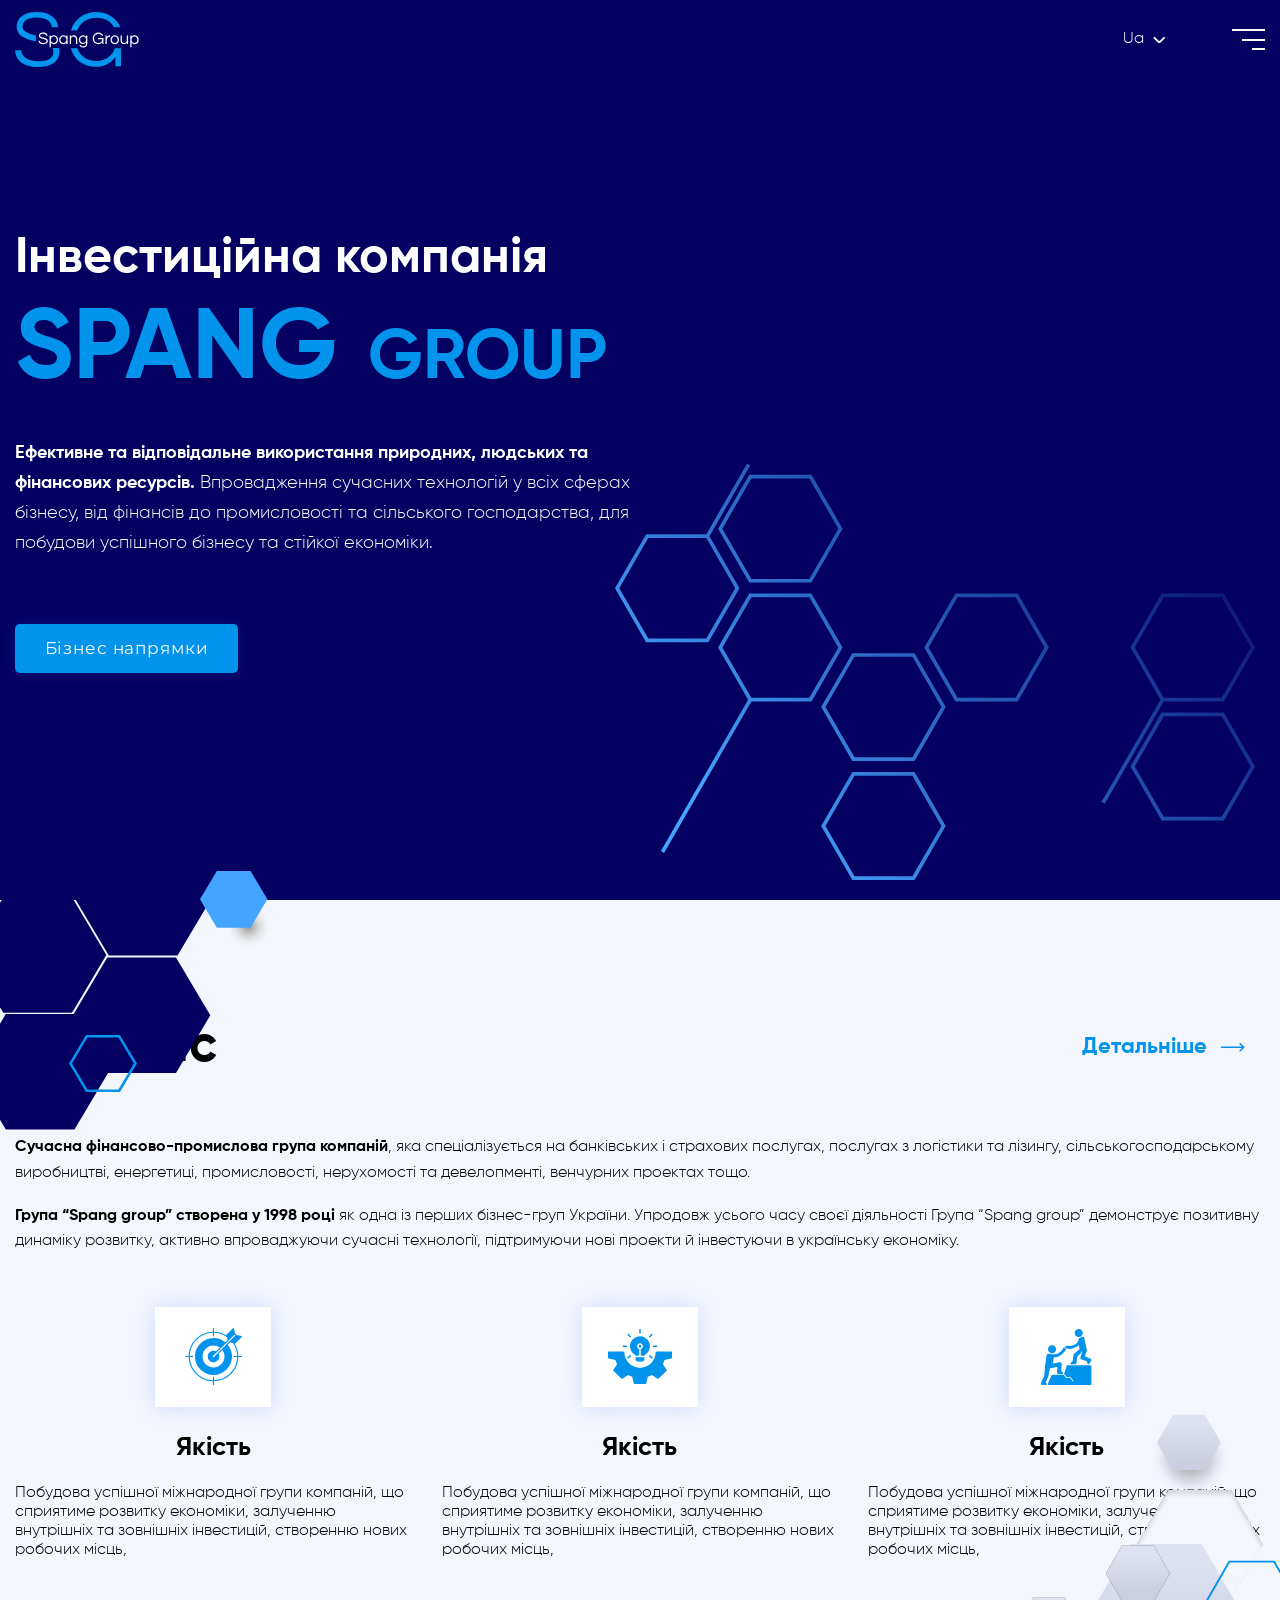
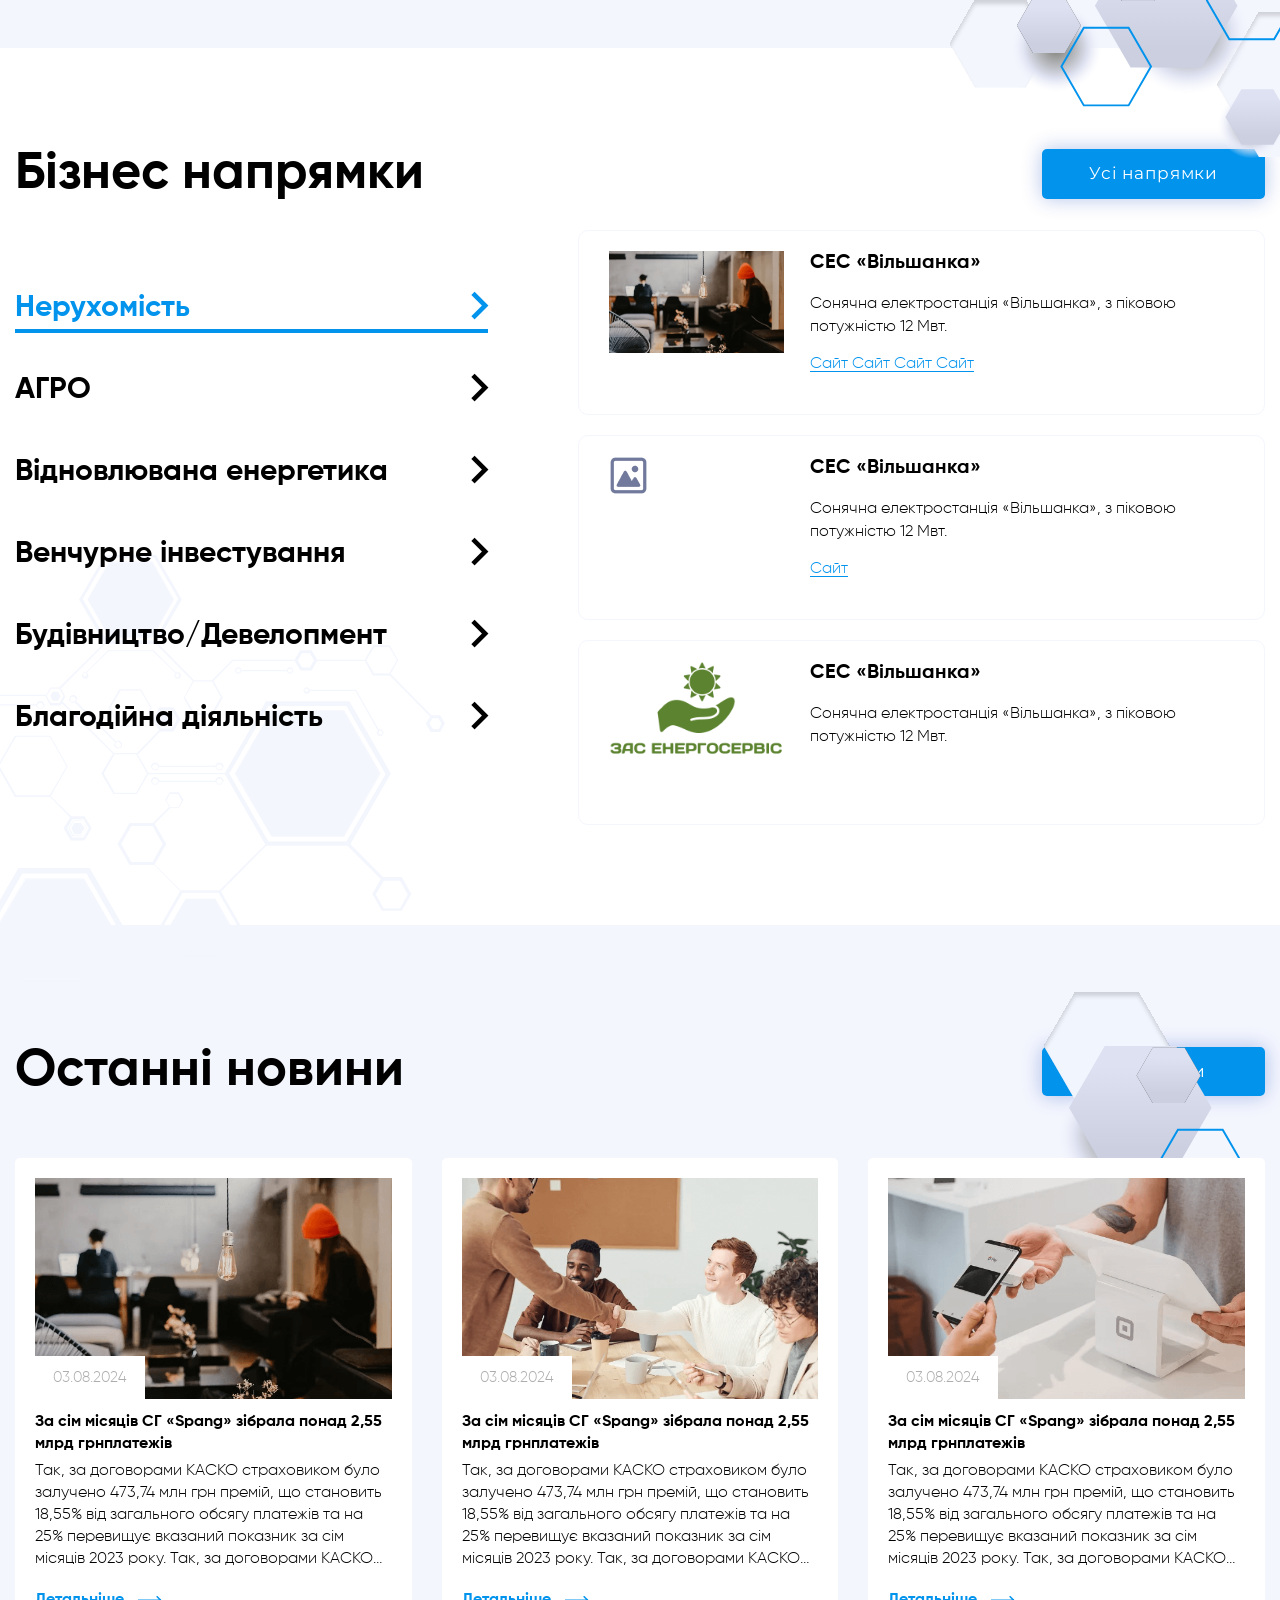
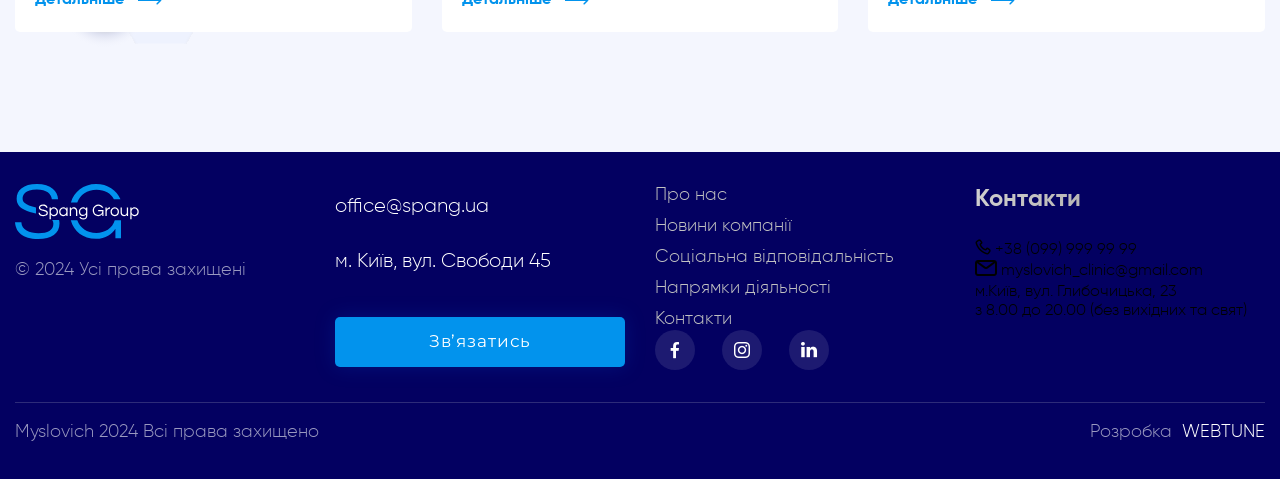
==== index.html @ 985dccfd "add file" ====
<!DOCTYPE html>
<html lang="uk" xmlns="http://www.w3.org/1999/html">
<head>
    <meta charset="utf-8"/>
    <meta http-equiv="X-UA-Compatible" content="IE=edge"/>

    <meta name="viewport" content="width=device-width, initial-scale=1, minimum-scale=1, maximum-scale=1"/>
    <meta name="format-detection" content="telephone=no"/>

    <title>Spang group</title>
    <meta name="description" content=""/>
    <link rel="shortcut icon" href="assets/img/favicon.ico">
    <link rel="stylesheet" href="assets/css/swiper-bundle.min.css"/>
    <link rel="stylesheet" href="assets/css/app.css"/>

</head>

<body>

<header class="header js-header">
    <div class=" container">
        <div class="header__inner d-flex align-middle align-justify">

            <a href="index.html" class="logo__wrap">
                <img src="assets/img/logo.svg" alt="Spang group" class="logo">
            </a>
            <div class="d-flex align-right align-middle">

                <div class="lang__wrap --relative">
                    <div class="lang__current d-flex align-middle">
                        <a href="/ua/">Ua</a> <i class="icon-ar-bottom"></i> <!--поточна мова-->
                    </div>

                    <ul class="lang">
                        <li class="lang-item"><a href="ua">Ua</a>
                        </li>
                        <li class="lang-item "><a href="eng">ENG</a>
                        </li>
                    </ul>
                </div>
                <div class="burger__wrap js-header align-middle align-center">
                    <div class="burger">
                        <span></span>
                        <span></span>
                        <span></span>
                    </div>
                </div>
            </div>
            <div class="navbar">
                <ul class="menu">
                    <li class="menu-item ">
                        <a href="about.html">Про нас </a>
                    </li>
                    <li class="menu-item ">
                        <a href="direction.html">Напрямки діяльності</a>
                    </li>
                    <li class="menu-item ">
                        <a href="social-responsibility.html">Соціальна відповідальність </a>
                    </li>
                    <li class="menu-item">
                        <a href="blog.html">Новини</a>
                    </li>
                    <li class="menu-item">
                        <a href="contacts.html">Контакти</a>
                    </li>
                </ul>
            </div>
        </div>
    </div>
</header>


<main class="main overlap">

    <section class="s-hero d-flex align-middle align-center --relative">
        <div class="img__wrap mask-1">
            <img src="assets/img/hero.jpg" class="img" alt="hero img">
        </div>
        <img src="assets/img/decor-mask-1.svg" class="decor" alt="hero img">
        <div class="container">
            <div class="row">
                <div class="col-xl-6 col-lg-6 col-md-6 col-sm-12 col-xs-12">
                    <h1 class="heading text-bold">Інвестиційна компанія <span>Spang</span><span>Group</span></h1>
                    <div class="description text-light"><b>Ефективне та відповідальне використання природних, людських
                        та
                        фінансових ресурсів.</b>
                        Впровадження сучасних технологій у всіх сферах бізнесу, від фінансів до промисловості та
                        сільського господарства, для побудови успішного бізнесу та стійкої економіки.
                    </div>
                    <a href="direction-inner.html" class="btn-primary d-inline-block text-center">Бізнес напрямки</a>
                </div>
            </div>
        </div>
    </section>

    <section class="s-about home --relative">
        <img src="assets/img/decor-left.svg" class="decor decor-1" alt="decor">
        <img src="assets/img/decor-3.svg" class="decor decor-2" alt="decor">
        <div class="container">
            <div class="row">
                <div class="col-xl-12 col-lg-12 col-md-12 col-sm-12 col-xs-12">
                    <div class="d-flex align-justify align-middle">
                        <h1 class="heading text-bold text-xl">Про нас</h1>
                        <a href="about.html" class="btn btn-more d-flex align-left align-middle"><span>Детальніше</span>
                            <i class="icon-ar-btn-right"></i> </a>
                    </div>
                    <div class="description editor-style">
                        <p>
                            <b>Сучасна фінансово-промислова група компаній</b>, яка спеціалізується на банківських і
                            страхових
                            послугах, послугах з логістики та лізингу, сільськогосподарському виробництві,
                            енергетиці,
                            промисловості, нерухомості та девелопменті, венчурних проектах тощо.</p>
                        <p><b>Група “Spang group” створена у 1998 році</b> як одна із перших бізнес-груп України.
                            Упродовж
                            усього часу своєї діяльності Група “Spang group” демонструє позитивну динаміку розвитку,
                            активно впроваджуючи сучасні технології, підтримуючи нові проекти й інвестуючи в
                            українську
                            економіку.</p>
                    </div>
                </div>
            </div>
            <div class="row m-row">
                <div class="col-xl-4 col-lg-4 col-md-4 col-sm-12 col-xs-12 column">
                    <div class="benefit__item">
                        <div class="benefit__img-wrap --relative d-flex align-center align-middle">
                            <img src="assets/img/benefit-1.svg" alt="benefit icon" class="benefit__img">
                        </div>
                        <div class="article__info">
                            <div class="benefit__heading text-bold text-l text-center">
                                Якість
                            </div>
                            <div class="benefit__description">Побудова успішної міжнародної групи компаній, що сприятиме
                                розвитку економіки, залученню внутрішніх та зовнішніх інвестицій, створенню нових
                                робочих місць,
                            </div>
                        </div>
                    </div>
                </div>
                <div class="col-xl-4 col-lg-4 col-md-4 col-sm-12 col-xs-12 column">
                    <div class="benefit__item">
                        <div class="benefit__img-wrap --relative d-flex align-center align-middle">
                            <img src="assets/img/benefit-2.svg" alt="benefit icon" class="benefit__img">
                        </div>
                        <div class="article__info">
                            <div class="benefit__heading text-bold text-l text-center">
                                Якість
                            </div>
                            <div class="benefit__description">Побудова успішної міжнародної групи компаній, що сприятиме
                                розвитку економіки, залученню внутрішніх та зовнішніх інвестицій, створенню нових
                                робочих місць,
                            </div>
                        </div>
                    </div>
                </div>
                <div class="col-xl-4 col-lg-4 col-md-4 col-sm-12 col-xs-12 column">
                    <div class="benefit__item">
                        <div class="benefit__img-wrap --relative d-flex align-center align-middle">
                            <img src="assets/img/benefit-3.svg" alt="benefit icon" class="benefit__img">
                        </div>
                        <div class="article__info">
                            <div class="benefit__heading text-bold text-l text-center">
                                Якість
                            </div>
                            <div class="benefit__description">Побудова успішної міжнародної групи компаній, що сприятиме
                                розвитку економіки, залученню внутрішніх та зовнішніх інвестицій, створенню нових
                                робочих місць,
                            </div>
                        </div>
                    </div>
                </div>
            </div>
        </div>
    </section>

    <section class="s-directions bg --relative">
        <img src="assets/img/decor-direction.svg" alt="" class="decor">
        <div class="container">
            <div class="row s-directions__top">
                <div class="col-xl-12 col-lg-12 col-md-12 col-sm-12 col-xs-12 d-flex align-middle align-justify">
                    <h3 class="heading text-bold text-xl text-center">Бізнес напрямки</h3>
                    <a href="blog.html" class="btn-primary text-center">Усi напрямки</a>
                </div>
            </div>

            <div class="row m-row tabs type1">
                <div class="col-xl-5 col-lg-5 col-md-5 col-sm-12 col-xs-12 column">
                    <div class="tab-nav">
                        <div class="tab-toggle">
                            <div class="tab-item active text-bold d-flex align-justify">Нерухомість <i
                                    class="icon-ar-right"></i></div>
                            <div class="tab-item text-bold d-flex align-justify">АГРО <i class="icon-ar-right"></i>
                            </div>
                            <div class="tab-item text-bold d-flex align-justify">Відновлювана енергетика <i
                                    class="icon-ar-right"></i></div>
                            <div class="tab-item text-bold d-flex align-justify">Венчурне інвестування <i
                                    class="icon-ar-right"></i></div>
                            <div class="tab-item text-bold d-flex align-justify">Будівництво/Девелопмент <i
                                    class="icon-ar-right"></i></div>
                            <div class="tab-item text-bold d-flex align-justify">Благодійна діяльність <i
                                    class="icon-ar-right"></i></div>
                        </div>
                    </div>
                </div>
                <div class="col-xl-7 col-lg-7 col-md-7 col-sm-12 col-xs-12 column">

                    <div class="tab">
                        <div class="company">
                            <div class="company__logo-wrap">
                                <img src="assets/img/article-1.png" alt="" class="company__logo">
                            </div>

                            <div class="company__info">
                                <div class="company__name text-bold">СЕС «Вільшанка»</div>
                                <div class="company__description text-s text-light">Сонячна електростанція «Вільшанка»,
                                    з піковою
                                    потужністю 12 Мвт.
                                </div>
                                <a href="" class="company__web --relative">Сайт Сайт Сайт Сайт</a>
                            </div>
                        </div>
                        <div class="company">
                            <div class="company__logo-wrap">
                                <img src="assets/img/no-logo.png" alt="" class="company__logo">
                            </div>

                            <div class="company__info">
                                <div class="company__name text-bold">СЕС «Вільшанка»</div>
                                <div class="company__description text-s text-light">Сонячна електростанція «Вільшанка»,
                                    з піковою
                                    потужністю 12 Мвт.
                                </div>
                                <a href="" class="company__web --relative">Сайт</a>
                            </div>
                        </div>
                        <div class="company">
                            <div class="company__logo-wrap">
                                <img src="assets/img/company-logo-1.png" alt="" class="company__logo">
                            </div>

                            <div class="company__info">
                                <div class="company__name text-bold">СЕС «Вільшанка»</div>
                                <div class="company__description text-s text-light">Сонячна електростанція «Вільшанка»,
                                    з піковою
                                    потужністю 12 Мвт.
                                </div>

                            </div>
                        </div>
                    </div>

                    <div class="tab">
                        <div class="company">
                            <div class="company__logo-wrap">
                                <img src="assets/img/no-logo.png" alt="" class="company__logo">
                            </div>

                            <div class="company__info">
                                <div class="company__name text-bold">СЕС «Вільшанка»</div>
                                <div class="company__description text-s text-light">Сонячна електростанція «Вільшанка»,
                                    з піковою
                                    потужністю 12 Мвт. Сонячна електростанція «Вільшанка»,
                                    з піковою
                                    потужністю 12 Мвт.
                                </div>
                                <a href="" class="company__web --relative">Сайт</a>
                            </div>
                        </div>
                        <div class="company">
                            <div class="company__logo-wrap">
                                <img src="assets/img/article-1.png" alt="" class="company__logo">
                            </div>

                            <div class="company__info">
                                <div class="company__name text-bold">СЕС «Вільшанка»</div>
                                <div class="company__description text-s text-light">Сонячна електростанція «Вільшанка»,
                                    з піковою
                                    потужністю 12 Мвт.
                                </div>
                                <a href="" class="company__web --relative">Сайт</a>
                            </div>
                        </div>
                    </div>
                    <div class="tab">
                        <div class="company">
                            <div class="company__logo-wrap">
                                <img src="assets/img/article-1.png" alt="" class="company__logo">
                            </div>

                            <div class="company__info">
                                <div class="company__name text-bold">СЕС «Вільшанка»</div>
                                <div class="company__description text-s text-light">Сонячна електростанція «Вільшанка»,
                                    з піковою
                                    потужністю 12 Мвт.
                                </div>
                                <a href="" class="company__web --relative">Сайт Сайт Сайт Сайт</a>
                            </div>
                        </div>
                        <div class="company">
                            <div class="company__logo-wrap">
                                <img src="assets/img/article-1.png" alt="" class="company__logo">
                            </div>

                            <div class="company__info">
                                <div class="company__name text-bold">СЕС «Вільшанка»</div>
                                <div class="company__description text-s text-light">Сонячна електростанція «Вільшанка»,
                                    з піковою
                                    потужністю 12 Мвт.
                                </div>
                                <a href="" class="company__web --relative">Сайт</a>
                            </div>
                        </div>
                        <div class="company">
                            <div class="company__logo-wrap">
                                <img src="assets/img/article-1.png" alt="" class="company__logo">
                            </div>

                            <div class="company__info">
                                <div class="company__name text-bold">СЕС «Вільшанка»</div>
                                <div class="company__description text-s text-light">Сонячна електростанція «Вільшанка»,
                                    з піковою
                                    потужністю 12 Мвт.
                                </div>
                                <a href="" class="company__web --relative">Сайт</a>
                            </div>
                        </div>
                        <div class="company">
                            <div class="company__logo-wrap">
                                <img src="assets/img/article-1.png" alt="" class="company__logo">
                            </div>

                            <div class="company__info">
                                <div class="company__name text-bold">СЕС «Вільшанка»</div>
                                <div class="company__description text-s text-light">Сонячна електростанція «Вільшанка»,
                                    з піковою
                                    потужністю 12 Мвт.
                                </div>
                                <a href="" class="company__web --relative">Сайт Сайт Сайт Сайт</a>
                            </div>
                        </div>
                        <div class="company">
                            <div class="company__logo-wrap">
                                <img src="assets/img/article-1.png" alt="" class="company__logo">
                            </div>

                            <div class="company__info">
                                <div class="company__name text-bold">СЕС «Вільшанка»</div>
                                <div class="company__description text-s text-light">Сонячна електростанція «Вільшанка»,
                                    з піковою
                                    потужністю 12 Мвт.
                                </div>
                                <a href="" class="company__web --relative">Сайт</a>
                            </div>
                        </div>
                        <div class="company">
                            <div class="company__logo-wrap">
                                <img src="assets/img/article-1.png" alt="" class="company__logo">
                            </div>

                            <div class="company__info">
                                <div class="company__name text-bold">СЕС «Вільшанка»</div>
                                <div class="company__description text-s text-light">Сонячна електростанція «Вільшанка»,
                                    з піковою
                                    потужністю 12 Мвт.
                                </div>
                                <a href="" class="company__web --relative">Сайт</a>
                            </div>
                        </div>
                    </div>
                    <div class="tab">
                        <div class="company">
                            <div class="company__logo-wrap">
                                <img src="assets/img/article-1.png" alt="" class="company__logo">
                            </div>

                            <div class="company__info">
                                <div class="company__name text-bold">СЕС «Вільшанка»</div>
                                <div class="company__description text-s text-light">Сонячна електростанція «Вільшанка»,
                                    з піковою
                                    потужністю 12 Мвт.
                                </div>
                                <a href="" class="company__web --relative">Сайт Сайт Сайт Сайт</a>
                            </div>
                        </div>
                        <div class="company">
                            <div class="company__logo-wrap">
                                <img src="assets/img/article-1.png" alt="" class="company__logo">
                            </div>

                            <div class="company__info">
                                <div class="company__name text-bold">СЕС «Вільшанка»</div>
                                <div class="company__description text-s text-light">Сонячна електростанція «Вільшанка»,
                                    з піковою
                                    потужністю 12 Мвт.
                                </div>
                                <a href="" class="company__web --relative">Сайт</a>
                            </div>
                        </div>
                        <div class="company">
                            <div class="company__logo-wrap">
                                <img src="assets/img/article-1.png" alt="" class="company__logo">
                            </div>

                            <div class="company__info">
                                <div class="company__name text-bold">СЕС «Вільшанка»</div>
                                <div class="company__description text-s text-light">Сонячна електростанція «Вільшанка»,
                                    з піковою
                                    потужністю 12 Мвт.
                                </div>
                                <a href="" class="company__web --relative">Сайт</a>
                            </div>
                        </div>
                    </div>
                    <div class="tab">
                        <div class="company">
                            <div class="company__logo-wrap">
                                <img src="assets/img/article-1.png" alt="" class="company__logo">
                            </div>

                            <div class="company__info">
                                <div class="company__name text-bold">СЕС «Вільшанка»</div>
                                <div class="company__description text-s text-light">Сонячна електростанція «Вільшанка»,
                                    з піковою
                                    потужністю 12 Мвт.
                                </div>
                                <a href="" class="company__web --relative">Сайт</a>
                            </div>
                        </div>
                        <div class="company">
                            <div class="company__logo-wrap">
                                <img src="assets/img/article-1.png" alt="" class="company__logo">
                            </div>

                            <div class="company__info">
                                <div class="company__name text-bold">СЕС «Вільшанка»</div>
                                <div class="company__description text-s text-light">Сонячна електростанція «Вільшанка»,
                                    з піковою
                                    потужністю 12 Мвт.
                                </div>
                                <a href="" class="company__web --relative">Сайт</a>
                            </div>
                        </div>
                    </div>
                    <div class="tab">
                        <div class="company">
                            <div class="company__logo-wrap">
                                <img src="assets/img/article-1.png" alt="" class="company__logo">
                            </div>

                            <div class="company__info">
                                <div class="company__name text-bold">СЕС «Вільшанка»</div>
                                <div class="company__description text-s text-light">Сонячна електростанція «Вільшанка»,
                                    з піковою
                                    потужністю 12 Мвт.
                                </div>
                                <a href="" class="company__web --relative">Сайт</a>
                            </div>
                        </div>
                    </div>
                </div>

            </div>
        </div>
    </section>

    <section class="s-latest-news home --relative">
        <img src="assets/img/decor-1.svg" class="decor decor-1" alt="decor">
        <img src="assets/img/decor-2.svg" class="decor decor-2" alt="decor">
        <div class="container">
            <div class="row ">
                <div class="col-xl-12 col-lg-12 col-md-12 col-sm-12 col-xs-12 d-flex align-middle align-justify">
                    <h3 class="heading text-bold text-xl text-center">Останні новини</h3>
                    <a href="blog.html" class="btn-primary text-center">Усi новини</a>
                </div>
            </div>

            <div class="row m-row article__wrap">
                <div class="col-xl-4 col-lg-4 col-md-4 col-sm-12 col-xs-12 column">
                    <a href="" class="article__item ">
                        <div class="article__img-wrap --relative">
                            <img src="assets/img/article-1.png" alt="" class="article__img">
                            <div class="article__date text-s --relative">
                                03.08.2024
                            </div>
                        </div>
                        <div class="article__info">
                            <div class="article__title text-s text-bold">
                                За сім місяців СГ «Spang» зібрала понад 2,55 млрд грнплатежів
                            </div>
                            <div class="article__description text-s text-regular">
                                Так, за договорами КАСКО страховиком було залучено 473,74 млн грн премій, що становить
                                18,55% від загального обсягу платежів та на 25% перевищує вказаний показник за сім
                                місяців 2023 року.
                                Так, за договорами КАСКО страховиком було залучено 473,74 млн грн премій, що становить
                                18,55% від загального обсягу платежів та на 25% перевищує вказаний показник за сім
                                місяців 2023 року.
                            </div>
                            <div class="btn-more text-bold text-s">Детальніше<i class="icon-ar-btn-right"></i></div>
                        </div>
                    </a>
                </div>
                <div class="col-xl-4 col-lg-4 col-md-4 col-sm-12 col-xs-12 column">
                    <a href="" class="article__item ">
                        <div class="article__img-wrap --relative">
                            <img src="assets/img/article-2.png" alt="" class="article__img">
                            <div class="article__date text-s --relative">
                                03.08.2024
                            </div>
                        </div>
                        <div class="article__info">
                            <div class="article__title text-s text-bold">
                                За сім місяців СГ «Spang» зібрала понад 2,55 млрд грнплатежів
                            </div>
                            <div class="article__description text-s text-regular">
                                Так, за договорами КАСКО страховиком було залучено 473,74 млн грн премій, що становить
                                18,55% від загального обсягу платежів та на 25% перевищує вказаний показник за сім
                                місяців 2023 року.
                                Так, за договорами КАСКО страховиком було залучено 473,74 млн грн премій, що становить
                                18,55% від загального обсягу платежів та на 25% перевищує вказаний показник за сім
                                місяців 2023 року.
                            </div>
                            <div class="btn-more text-bold text-s">Детальніше<i class="icon-ar-btn-right"></i></div>
                        </div>
                    </a>
                </div>
                <div class="col-xl-4 col-lg-4 col-md-4 col-sm-12 col-xs-12 column">
                    <a href="" class="article__item ">
                        <div class="article__img-wrap --relative">
                            <img src="assets/img/article-3.png" alt="" class="article__img">
                            <div class="article__date text-s --relative">
                                03.08.2024
                            </div>
                        </div>
                        <div class="article__info">
                            <div class="article__title text-s text-bold">
                                За сім місяців СГ «Spang» зібрала понад 2,55 млрд грнплатежів
                            </div>
                            <div class="article__description text-s text-regular">
                                Так, за договорами КАСКО страховиком було залучено 473,74 млн грн премій, що становить
                                18,55% від загального обсягу платежів та на 25% перевищує вказаний показник за сім
                                місяців 2023 року.
                                Так, за договорами КАСКО страховиком було залучено 473,74 млн грн премій, що становить
                                18,55% від загального обсягу платежів та на 25% перевищує вказаний показник за сім
                                місяців 2023 року.
                            </div>
                            <div class="btn-more text-bold text-s">Детальніше<i class="icon-ar-btn-right"></i></div>
                        </div>
                    </a>
                </div>
            </div>
        </div>
    </section>

</main>

<footer class="footer overlap">

    <div class="container">


        <div class="row align-justify m-row footer__main">
            <div class="col-xl-3 col-lg-3 col-md-3 col-sm-12 col-xs-12 column">
                <a href="index.html" class="logo__link">
                    <img src="assets/img/logo.svg" alt="Spang group" class="logo">
                </a>
                <div class="copyright">
                    © 2024 Усі права захищені
                </div>
            </div>
            <div class="col-xl-3 col-lg-3 col-md-6 col-sm-12 col-xs-12 footer-item column">
                <ul class="contact">
                    <li class="contact-item">
                        <a href="mailto:office@spang.ua" class="text-light">office@spang.ua</a>
                    </li>
                    <li class="contact-item">
                        <a href="" class="text-light">м. Київ, вул. Свободи 45</a>
                    </li>
                </ul>

                <div class="btn-primary text-center">Зв’язатись</div>
            </div>
            <div class="col-xl-3 col-lg-3 col-md-6 col-sm-12 col-xs-12 footer-item column">
                <ul class="menu">
                    <li class="menu-item  current-menu-item">
                        <a href="about.html">Про нас</a>
                    </li>
                    <li class="menu-item">
                        <a href="blog.html">Новини компанії</a>
                    </li>
                    <li class="menu-item">
                        <a href=""> Соціальна відповідальність</a>
                    </li>
                    <li class="menu-item">
                        <a href="services-inner.html"> Напрямки діяльності</a>
                    </li>
                    <li class="menu-item">
                        <a href="contacts.html"> Контакти</a>
                    </li>

                </ul>

                <ul class="social d-flex">
                    <li class="social-item">
                        <a href="#" target="_self" class="d-flex align-center align-middle">
                            <i class="icon-facebook"></i>
                        </a>
                    </li>
                    <li class="social-item">
                        <a href="#" target="_self" class="d-flex align-center align-middle">
                            <i class="icon-instagram"></i>
                        </a>
                    </li>
                    <li class="social-item">
                        <a href="#" target="_self" class="d-flex align-center align-middle">
                            <i class="icon-linkedin"></i>
                        </a>
                    </li>
                </ul>
            </div>
            <div class="col-xl-3 col-lg-3 col-md-3 col-sm-12 col-xs-12  footer-item --relative column">
                <div class="menu__heading text-bold"> Контакти</div>
                <ul>
                    <li class="contact__item">
                        <i class="icon-phone"></i>
                        <a href="tel:+380999999999" class="contact__title text-medium">+38 (099) 999 99 99</a>
                    </li>

                    <li class="contact__item">
                        <i class="icon-message"></i>
                        <a href="mailto:myslovich_clinic@gmail.com"
                           class="contact__title text-medium">myslovich_clinic@gmail.com</a>
                    </li>
                    <li class="contact__item">
                        <i class="icon-pin"></i>
                        <a href="" class="contact__title text-medium">м.Київ, вул. Глибочицька, 23</a>
                    </li>
                    <li class="contact__item">
                        <i class="icon-clock"></i>
                        <div class="contact__title text-medium">з 8.00 до 20.00
                            <span>(без вихідних та свят)</span></div>
                    </li>
                </ul>


            </div>
        </div>


        <div class="row footer__bottom">

            <div class="col-xl-8 col-lg-8 col-md-8 col-sm-12 col-xs-12">
                <div class="copyright">
                    Myslovich 2024 Всі права захищено
                </div>
            </div>

            <div class="col-xl-4 col-lg-4 col-md-4 col-sm-12 col-xs-12">
                <div class="develop d-flex align-middle align-right">
                    <div class="develop__text">Розробка</div>
                    <a href="" class="develop__link">
                        WEBTUNE
                    </a>
                </div>
            </div>
        </div>
    </div>
</footer>

<div class="popup-wrapper">
    <div class="bg-layer"></div>
    <div class="popup-content cta" data-rel="cta">
        <div class="layer-close"></div>
        <div class="popup-container ">
            <div class="btn-close d-flex align-middle align-center"><img src="assets/img/close.svg" alt="close icon">
            </div>

            <div class="popup-form text-center">
                <h4 class="popup-form__heading heading-font text-bold">Зворотній зв'язок</h4>
                <form>
                    <div class="row m-row">
                        <div class="col-xl-12 col-lg-12 col-md-12 col-sm-12 col-xs-12 column">
                            <div class="form-control">
                                <input class="form-control__input" type="text" name="" value=""
                                       placeholder="Ім’я "
                                       title="">
                                <i class="icon-user"></i>
                            </div>
                        </div>
                        <div class="col-xl-12 col-lg-12 col-md-12 col-sm-12 col-xs-12 column">
                            <div class="form-control">
                                <input class="form-control__input" type="tel" name="" value=""
                                       placeholder="+38 (000) 000 00 00"
                                       title="">
                                <i class="icon-phone"></i>
                            </div>
                        </div>
                        <div class="col-xl-12 col-lg-12 col-md-12 col-sm-12 col-xs-12 column">
                            <input type="submit" value="Надіслати" class="btn btn-more">
                        </div>
                    </div>
                </form>
            </div>
        </div>
    </div>
</div>

<script src="./assets/js/jquery-3.7.0.min.js"></script>
<script src="assets/js/swiper-bundle.min.js"></script>
<script src="assets/js/js_app.min.js"></script>

<script async="" defer="" src="https://maps.googleapis.com/maps/api/js?key=" type="text/javascript"></script>

<script async defer>

    function initializeMap() {
        var element = document.getElementById('map');
        var options = {
            zoom: 15,
            center: {lat: 50.462977825823856, lng: 30.49312623977225},
            styles: [{"elementType": "geometry", "stylers": [{"color": "#f5f5f5"}]}, {
                "elementType": "labels.icon",
                "stylers": [{"visibility": "off"}]
            }, {
                "elementType": "labels.text.fill",
                "stylers": [{"color": "#616161"}]
            }, {
                "elementType": "labels.text.stroke",
                "stylers": [{"color": "#f5f5f5"}]
            }, {
                "featureType": "administrative.land_parcel",
                "elementType": "labels.text.fill",
                "stylers": [{"color": "#bdbdbd"}]
            }, {
                "featureType": "poi",
                "elementType": "geometry",
                "stylers": [{"color": "#eeeeee"}]
            }, {
                "featureType": "poi",
                "elementType": "labels.text.fill",
                "stylers": [{"color": "#757575"}]
            }, {
                "featureType": "poi.park",
                "elementType": "geometry",
                "stylers": [{"color": "#e5e5e5"}]
            }, {
                "featureType": "poi.park",
                "elementType": "labels.text.fill",
                "stylers": [{"color": "#9e9e9e"}]
            }, {
                "featureType": "road",
                "elementType": "geometry",
                "stylers": [{"color": "#ffffff"}]
            }, {
                "featureType": "road.arterial",
                "elementType": "labels.text.fill",
                "stylers": [{"color": "#757575"}]
            }, {
                "featureType": "road.highway",
                "elementType": "geometry",
                "stylers": [{"color": "#dadada"}]
            }, {
                "featureType": "road.highway",
                "elementType": "labels.text.fill",
                "stylers": [{"color": "#616161"}]
            }, {
                "featureType": "road.local",
                "elementType": "labels.text.fill",
                "stylers": [{"color": "#9e9e9e"}]
            }, {
                "featureType": "transit.line",
                "elementType": "geometry",
                "stylers": [{"color": "#e5e5e5"}]
            }, {
                "featureType": "transit.station",
                "elementType": "geometry",
                "stylers": [{"color": "#eeeeee"}]
            }, {
                "featureType": "water",
                "elementType": "geometry",
                "stylers": [{"color": "#c9c9c9"}]
            }, {"featureType": "water", "elementType": "labels.text.fill", "stylers": [{"color": "#9e9e9e"}]}]
        };
        var myMap = new google.maps.Map(element, options);
        var markers = [{
            coordinates: {lat: 50.462977825823856, lng: 30.49312623977225},
            image: "assets/img/placeholder.svg",
            info: "<div class='map-info'>м.Київ, вул. Глибочицька, 23</div>"
        },];

        function addMarker(properties) {
            var marker = new google.maps.Marker({position: properties.coordinates, map: myMap, icon: properties.image});
            if (properties.image) {
                marker.setIcon(properties.image);
            }
            if (properties.info) {
                marker.addListener('click', function () {
                    InfoWindow.open(myMap, marker);
                });
                var InfoWindow = new google.maps.InfoWindow({content: properties.info});
            }
        }

        for (var i = 0; i < markers.length; i++) {
            addMarker(markers[i]);
        }
    }


    $(window).on('load', function () {
        initializeMap();
    });
</script>


<script>
    // =============================
    // TABS
    // =============================
    $('.tab-title').on('click', function () {
        $(this).parent().toggleClass('active');
    });
    $('.tab-toggle:not(.type2) .tab-item').on('click', function () {

        var tab = $(this).closest('.tabs').find('.tab');
        var i = $(this).index();
        $(this).addClass('active').siblings().removeClass('active');
        tab.eq(i).siblings('.tab:visible').fadeOut(function () {
            tab.eq(i).fadeIn();
            tab.eq(i).addClass('active');
        });
        $(this).closest('.tab-nav').removeClass('active').find('.tab-title').text($(this).text());
    });

</script>
</body>
</html>
---- assets/css/app.css ----
html,body,div,applet,object,iframe,h1,h2,h3,h4,h5,h6,p,blockquote,pre,abbr,acronym,address,big,cite,code,del,dfn,em,img,ins,kbd,q,s,samp,small,strike,strong,sub,sup,tt,var,u,center,dl,dt,dd,ol,ul,li,p,fieldset,form,label,legend,table,caption,tbody,tfoot,thead,tr,th,td,article,aside,canvas,details,embed,figure,figcaption,footer,header,hgroup,menu,nav,output,ruby,section,summary,time,mark,audio,video,figure,body{margin:0;padding:0;border:0;font-family:'Gilroy', sans-serif;font-weight:400;vertical-align:baseline}article,aside,details,figcaption,figure,footer,header,hgroup,menu,nav,section{display:block}body{position:relative;font-family:'Gilroy', sans-serif;font-weight:400;background:#f4f6fe;color:#000}ol,ul{list-style:none;margin:0;padding:0}blockquote,q{quotes:none}blockquote:before,blockquote:after,q:before,q:after{content:''}table{border-collapse:collapse;border-spacing:0}*,*:before,*:after{-webkit-box-sizing:border-box;-moz-box-sizing:border-box;box-sizing:border-box}*{-webkit-tap-highlight-color:transparent !important;outline:none !important}@font-face{font-family:'Montserrat';src:url("../fonts/Montserrat-Regular.ttf") format("truetype");font-weight:normal;font-style:normal}@font-face{font-family:'Gilroy';src:url("../fonts/Gilroy-ExtraBold.ttf") format("truetype");font-weight:800;font-style:normal}@font-face{font-family:'Gilroy';src:url("../fonts/Gilroy-Bold.ttf") format("truetype");font-weight:700;font-style:normal}@font-face{font-family:'Gilroy';src:url("../fonts/Gilroy-Light.ttf") format("truetype");font-weight:300;font-style:normal}@font-face{font-family:'icomoon';src:url("../fonts/icomoon.eot");src:url("../fonts/icomoon.eot") format("embedded-opentype"),url("../fonts/icomoon.ttf") format("truetype"),url("../fonts/icomoon.woff") format("woff"),url("../fonts/icomoon.svg") format("svg");font-weight:normal;font-style:normal;font-display:block}[class^="icon-"],[class*=" icon-"]{font-family:'icomoon' !important;speak:never;font-style:normal;font-weight:normal;font-variant:normal;text-transform:none;line-height:1;-webkit-font-smoothing:antialiased;-moz-osx-font-smoothing:grayscale}.social{display:flex}.social__item+.social__item{margin-left:9px}.social__item a{height:50px;width:50px;background:#fff;border-radius:10px}.social__item a img{max-width:50%}.social__item a i{font-size:24px;color:#ffffff}.text-right{text-align:right}.text-center{text-align:center}.text-left{text-align:left}.text-justify{text-align:justify}.text-uppercase{text-transform:uppercase}.text-light{font-weight:300}.text-regular{font-weight:400}.text-medium{font-weight:500}.text-semibold{font-weight:600}.text-bold{font-weight:700}.text-xl{font-size:60px;font-size:-webkit-calc(40px + (60 - 40) * ((100vw - 300px) / (1920 - 300)));font-size:-moz-calc(40px + (60 - 40) * ((100vw - 300px) / (1920 - 300)));font-size:calc(40px + (60 - 40) * ((100vw - 300px) / (1920 - 300)));line-height:1}.text-l{font-size:30px;font-size:-webkit-calc(20px + (30 - 20) * ((100vw - 300px) / (1920 - 300)));font-size:-moz-calc(20px + (30 - 20) * ((100vw - 300px) / (1920 - 300)));font-size:calc(20px + (30 - 20) * ((100vw - 300px) / (1920 - 300)));line-height:1.3}.text-m{font-size:18px;font-size:-webkit-calc(16px + (18 - 16) * ((100vw - 300px) / (1920 - 300)));font-size:-moz-calc(16px + (18 - 16) * ((100vw - 300px) / (1920 - 300)));font-size:calc(16px + (18 - 16) * ((100vw - 300px) / (1920 - 300)));line-height:1.3}.text-s{font-size:17px;font-size:-webkit-calc(14px + (17 - 14) * ((100vw - 300px) / (1920 - 300)));font-size:-moz-calc(14px + (17 - 14) * ((100vw - 300px) / (1920 - 300)));font-size:calc(14px + (17 - 14) * ((100vw - 300px) / (1920 - 300)));line-height:1.4}.icon-ar-top:before{content:"\e907"}.icon-placeholder:before{content:"\e908"}.icon-message:before{content:"\e909"}.icon-phone:before{content:"\e90a"}.icon-ar-right:before{content:"\e905"}.icon-ar-left:before{content:"\e906"}.icon-ar-bottom:before{content:"\e904"}.icon-ar-btn-right:before{content:"\e900"}.icon-facebook:before{content:"\e901"}.icon-instagram:before{content:"\e902"}.icon-linkedin:before{content:"\e903"}.overflow-hidden{overflow:hidden}.html.overflow-menu{overflow:hidden}html.overflow-hidden body{overflow:hidden}html:not(.touch-screen)::-webkit-scrollbar,html:not(.touch-screen) *::-webkit-scrollbar{width:6px;height:6px}html:not(.touch-screen)::-webkit-scrollbar-track,html:not(.touch-screen) *::-webkit-scrollbar-track{background-color:#eee}html:not(.touch-screen)::-webkit-scrollbar-thumb,html:not(.touch-screen) *::-webkit-scrollbar-thumb{background-color:#0293ED !important}.lg-actions .lg-next,.lg-actions .lg-prev{background-color:transparent !important;color:#fff !important}.lg-autoplay-button{display:none !important}html{overflow-y:scroll}body .hide-scrollbar,html .hide-scrollbar{scrollbar-width:none}body .hide-scrollbar::-webkit-scrollbar,html .hide-scrollbar::-webkit-scrollbar{display:none}img::selection{background-color:transparent}.default-icon{width:100%}.default-icon img{height:100%;width:100%;object-fit:cover;object-position:center}.--relative{position:relative}a{text-decoration:none;color:inherit;cursor:pointer;-webkit-font-smoothing:antialiased}img{display:block;max-width:100%}.overlap{position:relative;z-index:3}body.overflow-hidden{overflow:hidden}.body-padding{height:119px}@media (max-width: 767px){.body-padding{height:85px}}.section{overflow:hidden;position:relative}.main{overflow:hidden}.main-wrapper{z-index:1}.swiper-container{margin-left:auto;margin-right:auto;position:relative;overflow:hidden;list-style:none;padding:0;z-index:1;width:100%;height:100%;opacity:0}.swiper-container.swiper-initialized{opacity:1}.swiper-container:not(.swiper-no-swiping){cursor:url(../img/drag.png) 16 9,ew-resize}.swiper-button__wrap{cursor:auto}@media (min-width: 767px){.swiper-button__wrap.top{position:absolute;top:3%;right:15px}}@media (max-width: 767px){.swiper-button__wrap.top{position:relative;width:100%;-webkit-box-pack:justify;-webkit-justify-content:space-between;-ms-flex-pack:justify;justify-content:space-between;margin-top:40px}}.swiper-button__wrap.top .swiper-button-next,.swiper-button__wrap.top .swiper-button-prev{color:#000000}.swiper-button__wrap.top .swiper-button-next i,.swiper-button__wrap.top .swiper-button-prev i{color:#000000}.swiper-button__wrap.top .swiper-button-next{padding-left:24px}.swiper-button__wrap.top .swiper-button-prev{padding-right:24px}.swiper-button__wrap.top .swiper-button-prev:before{content:'';height:13px;width:1px;background-color:rgba(0,0,0,0.2);position:absolute;top:50%;right:0;transform:translateY(-50%)}@media (max-width: 767px){.swiper-button__wrap.top .swiper-button-prev:before{display:none}}.swiper-button-next,.swiper-button-prev{-webkit-transition:all .4s ease-out;-moz-transition:all .4s ease-out;-o-transition:all .4s ease-out;transition:all .4s ease-out;width:auto;height:auto;border:none;color:#fff}.swiper-button-next i,.swiper-button-prev i{font-size:12px;font-weight:300;color:#fff;-webkit-transition:all .5s ease-out;-moz-transition:all .5s ease-out;-o-transition:all .5s ease-out;transition:all .5s ease-out}.swiper-button-next:after,.swiper-button-prev:after{display:none}.swiper-button-next i{padding-left:8px}.swiper-button-next:hover i{transform:translateX(10px)}.swiper-button-prev i{padding-right:8px}.swiper-button-prev:before{content:'';height:13px;width:1px;background-color:rgba(255,255,255,0.2);position:absolute;top:50%;right:0;transform:translateY(-50%)}.swiper-button-prev:hover i{transform:translateX(-10px)}.swiper-pagination-progressbar{position:relative;top:auto}.swiper-pagination.swiper-pagination-horizontal{background:#EDEDF0;height:5px;border-radius:2px}.swiper-pagination-progressbar .swiper-pagination-progressbar-fill{background:linear-gradient(88.24deg, #CFCFCF 0%, #938C89 100%)}.top-link{transition:all .25s ease-in-out;position:fixed;bottom:60px;right:60px;z-index:10;cursor:pointer;border-radius:10px;padding:.25em;width:64px;height:64px;background:linear-gradient(88.24deg, #CFCFCF 0%, #938C89 100%);display:flex;align-items:center;justify-content:center}@media (max-width: 767px){.top-link{width:45px;height:45px;right:15px;bottom:15px}}.top-link.show{visibility:visible;opacity:1}.top-link.hide{visibility:hidden;opacity:0}.top-link i{font-size:24px;font-size:-webkit-calc(16px + (24 - 16) * ((100vw - 300px) / (1920 - 300)));font-size:-moz-calc(16px + (24 - 16) * ((100vw - 300px) / (1920 - 300)));font-size:calc(16px + (24 - 16) * ((100vw - 300px) / (1920 - 300)));color:#ffff}.top-link .screen-reader-text{position:absolute;clip-path:inset(50%);margin:-1px;border:0;padding:0;width:1px;height:1px;overflow:hidden;word-wrap:normal !important;clip:rect(1px, 1px, 1px, 1px)}.fade-in{animation:fade-in 0.35s cubic-bezier(0.165, 0.84, 0.44, 1)}.animate-in{animation:modalIn 0.7s cubic-bezier(0.165, 0.84, 0.44, 1);animation-iteration-count:1}.animate-away{animation:modalAway 1.4s cubic-bezier(0.165, 0.84, 0.44, 1);animation-iteration-count:1}@-webkit-keyframes modalIn{0%{transform:translateY(200%);opacity:0}100%{transform:translateY(0%);opacity:1}}@keyframes modalIn{0%{transform:translateY(200%);opacity:0}100%{transform:translateY(0%);opacity:1}}@-webkit-keyframes modalAway{0%{transform:translateY(0%)}100%{transform:translateY(200%)}}@keyframes modalAway{0%{transform:translateY(0%)}100%{transform:translateY(200%)}}@keyframes fade-in{0%{opacity:0}100%{opacity:1}}@keyframes fadeEffect{from{opacity:0}to{opacity:1}}.dashed{-webkit-animation:dash 8s linear infinite;animation:dash 8s linear infinite}.dashed__box{transform:rotate(90deg);left:20px;top:15px;position:relative}@keyframes dash{from{stroke-dashoffset:200}to{stroke-dashoffset:0}}@-webkit-keyframes dash{from{stroke-dashoffset:200}to{stroke-dashoffset:0}}.animation{opacity:1;-webkit-transition:all 0.5s;-o-transition:all 0.5s;transition:all 0.5s}.animation.animated{opacity:1}.header{top:0;left:0;width:100%;position:fixed;background:#030061;z-index:10;visibility:visible;opacity:1;-webkit-transition:all .5s ease-out;-moz-transition:all .5s ease-out;-o-transition:all .5s ease-out;transition:all .5s ease-out;padding:12px 0 52px 0}@media (max-width: 767px){.header{padding:13px 0}}.header .logo__wrap{width:132px;height:55px}.header .lang{position:absolute;display:inline;pointer-events:none;visibility:hidden;opacity:0;transition:.3s;-webkit-transform:translate(-50%, 20px);transform:translate(-50%, 20px);left:50%;top:100%;padding:9px 14px;border-radius:5px;box-shadow:0px 4px 20px 0px rgba(160,160,160,0.25)}@media (max-width: 767px){.header .lang{-webkit-transform:none;transform:none;left:1px}}.header .lang__current{position:relative;cursor:pointer}.header .lang__current a,.header .lang__current i{font-weight:400;transition:all .5s ease}.header .lang__current i{font-size:7px;padding-left:9.41px;color:#fff}.header .lang li:not(.header .lang li:last-child){padding-bottom:10px}.header .lang__wrap{margin-right:67.06px}.header .lang__wrap a{color:#fff;font-size:17px;font-size:-webkit-calc(14px + (17 - 14) * ((100vw - 300px) / (1920 - 300)));font-size:-moz-calc(14px + (17 - 14) * ((100vw - 300px) / (1920 - 300)));font-size:calc(14px + (17 - 14) * ((100vw - 300px) / (1920 - 300)));-webkit-transition:all .5s ease-out;-moz-transition:all .5s ease-out;-o-transition:all .5s ease-out;transition:all .5s ease-out}.header .lang__wrap.open .lang{pointer-events:all;visibility:visible;opacity:1;-webkit-transform:translate(-50%, 10px);transform:translate(-50%, 10px);z-index:5}@media (max-width: 767px){.header .lang__wrap.open .lang{-webkit-transform:none;left:1px;top:calc(100% - 26px)}}.header .burger{display:flex;cursor:pointer;width:100%;height:100%;justify-content:space-between;flex-direction:column;-webkit-transition:all .3s ease-out;-moz-transition:all .3s ease-out;-o-transition:all .3s ease-out;transition:all .3s ease-out}.header .burger__wrap{width:33px;height:21px;display:flex}.header .burger__wrap.active .burger span{width:100%}.header .burger__wrap.active .burger span:nth-child(1){transform:translateY(10px) rotate(45deg)}.header .burger__wrap.active .burger span:nth-child(2){opacity:0}.header .burger__wrap.active .burger span:nth-child(3){transform:translateY(-10px) rotate(-45deg)}.header .burger>span{height:2px;background-color:#fff;border-radius:0;-webkit-transition:all .5s ease-out;-moz-transition:all .5s ease-out;-o-transition:all .5s ease-out;transition:all .5s ease-out;z-index:999}.header .burger>span:nth-child(2),.header .burger>span:nth-child(3){margin-left:auto}.header .burger>span:nth-child(2){width:calc(100% - 10px)}.header .burger>span:nth-child(3){width:calc(100% - 20px)}.header .navbar{position:fixed;z-index:-1;top:115px;left:0;width:100%;height:auto;-webkit-transition:all .5s ease-out;-moz-transition:all .5s ease-out;-o-transition:all .5s ease-out;transition:all .5s ease-out;background-color:#030061;padding-block:1.25rem;opacity:0;visibility:hidden;-webkit-transform:translateY(-100%);transform:translateY(-100%)}@media (max-width: 767px){.header .navbar{top:80px}}.header .navbar.is-visible{opacity:1;visibility:visible;-webkit-transform:translateY(0%);transform:translateY(0%)}@media (min-width: 991px){.header .navbar .menu{display:flex;justify-content:center;width:100%;max-width:1305px;margin:0 auto}}@media (max-width: 991px){.header .navbar .menu{margin:0;text-align:center}}.header .navbar .menu-item{margin:0 20px}@media (max-width: 991px){.header .navbar .menu-item{padding:0;display:block;height:auto}}@media (max-width: 991px){.header .navbar .menu-item+.menu-item{margin:0}}.header .navbar .menu-item a{font-weight:400;font-size:25px;line-height:1.2;color:#fff;-webkit-transition:all .5s ease-out;-moz-transition:all .5s ease-out;-o-transition:all .5s ease-out;transition:all .5s ease-out;position:relative;display:block}@media (max-width: 991px){.header .navbar .menu-item a{padding:25px 15px}}.footer{background:#030061;position:relative}.footer .logo__link{display:block;margin-bottom:20px}.footer .logo__text{color:#ffffff;font-size:20px}@media (max-width: 767px){.footer .logo__wrap{margin-bottom:32px;width:auto;height:auto}}@media (max-width: 767px){.footer-item:not(.footer-item:last-child){margin-bottom:0}}.footer-item__heading{margin-bottom:20px;color:#0293ED;font-size:18px}.footer__main{padding:32px 0}.footer__bottom{padding:18px 0 36px 0;border-top:1px solid rgba(215,215,215,0.2)}@media (max-width: 767px){.footer__bottom{text-align:center;padding:24px 0}}.footer .menu__heading{background:linear-gradient(88.24deg, #CFCFCF 0%, #938C89 100%);-webkit-background-clip:text;-webkit-text-fill-color:transparent;font-size:24px;margin-bottom:25px}.footer .menu-item+.menu-item{margin-top:9px}.footer .menu-item a{font-size:18px;color:#C1C1C1}.footer .btn-primary{margin-top:33px}.footer .contact-item+.contact-item{margin-top:10px}.footer .contact-item a{font-size:20px;line-height:2.25;color:#fff}.footer .social-item+.social-item{margin-left:27px}.footer .social-item a{width:40px;height:40px;border-radius:100%;background:rgba(255,255,255,0.1)}.footer .social-item a i{color:#fff;-webkit-transition:all .4s ease-out;-moz-transition:all .4s ease-out;-o-transition:all .4s ease-out;transition:all .4s ease-out}.footer .social-item a:hover i{color:#0293ed}@media (min-width: 767px){.footer .develop{-webkit-box-pack:end;-webkit-justify-content:flex-end;-ms-flex-pack:end;justify-content:flex-end}}@media (max-width: 767px){.footer .develop{-webkit-box-pack:center;-webkit-justify-content:center;-ms-flex-pack:center;justify-content:center;margin-top:24px}}.footer .develop__link,.footer .develop__text{font-size:18px}.footer .develop__text{color:rgba(255,255,255,0.6)}.footer .develop__link{text-transform:uppercase;color:#fff;padding-left:10px}.footer .copyright{font-size:18px;color:rgba(255,255,255,0.6)}.top-link{transition:all .25s ease-in-out;position:fixed;bottom:60px;right:60px;z-index:10;cursor:pointer;border-radius:10px;padding:.25em;width:64px;height:64px;background:linear-gradient(88.24deg, #CFCFCF 0%, #938C89 100%);display:flex;align-items:center;justify-content:center}@media (max-width: 767px){.top-link{width:45px;height:45px;right:15px;bottom:15px}}.top-link.show{visibility:visible;opacity:1}.top-link.hide{visibility:hidden;opacity:0}.top-link i{font-size:24px;font-size:-webkit-calc(16px + (24 - 16) * ((100vw - 300px) / (1920 - 300)));font-size:-moz-calc(16px + (24 - 16) * ((100vw - 300px) / (1920 - 300)));font-size:calc(16px + (24 - 16) * ((100vw - 300px) / (1920 - 300)));color:#ffff}.top-link .screen-reader-text{position:absolute;clip-path:inset(50%);margin:-1px;border:0;padding:0;width:1px;height:1px;overflow:hidden;word-wrap:normal !important;clip:rect(1px, 1px, 1px, 1px)}.d-none{display:none !important}.d-block{display:block !important}.d-inline-block{display:inline-block !important}@media (min-width: 576px){.d-sm-block{display:block !important}.d-sm-none{display:none !important}.d-sm-flex{display:flex !important}.d-sm-inline-block{display:inline-block !important}}@media (min-width: 768px){.d-md-block{display:block !important}.d-md-none{display:none !important}.d-md-flex{display:flex !important;display:-webkit-box;display:-webkit-flex;display:-ms-flexbox;display:flex;-webkit-flex-flow:row wrap;flex-flow:row wrap}.d-md-inline-block{display:inline-block !important}}@media (min-width: 992px){.d-lg-block{display:block !important}.d-lg-none{display:none !important}.d-lg-flex{display:flex !important}.d-lg-inline-block{display:inline-block !important}}@media (min-width: 1200px){.d-xl-block{display:block !important}.d-xl-none{display:none !important}.d-xl-flex{display:flex !important}.d-xl-inline-block{display:inline-block !important}}.container{width:100%;max-width:1305px;margin:auto;padding:0 15px}.container-fluid{width:100%;padding-right:15px;padding-left:15px;margin-right:auto;margin-left:auto}@media (max-width: 767px){.container-fluid{padding-right:15px;padding-left:15px}}.row{display:-webkit-box;display:-webkit-flex;display:-ms-flexbox;display:flex;-webkit-flex-flow:row wrap;flex-flow:row wrap}.d-flex{display:-webkit-box;display:-webkit-flex;display:-ms-flexbox;display:flex;-webkit-flex-flow:row wrap;flex-flow:row wrap}.m-auto{display:block;margin:auto}.m-row{margin:0 -15px}.p-0{padding:0}.pl-20{padding-left:20px}@media (max-width: 767px){.pl-20{padding-left:12px}}.mb-180{margin-bottom:180px}@media (max-width: 991px){.mb-180{margin-bottom:100px}}.mb-32{margin-bottom:32px}@media (max-width: 575px){.mb-32{margin-bottom:24px}}.mb-20{margin-bottom:20px}.column{padding:0 15px;position:relative}.align-self-middle{-webkit-align-self:center;align-self:center}.align-self-end{-webkit-align-self:flex-end;align-self:flex-end}.align-center{-webkit-box-pack:center;-webkit-justify-content:center;-ms-flex-pack:center;justify-content:center}.align-spaced{-webkit-justify-content:space-around;justify-content:space-around}.align-evenly{-webkit-box-pack:space-evenly;-ms-flex-pack:space-evenly;justify-content:space-evenly}.align-middle{-webkit-box-align:center;-webkit-align-items:center;-ms-flex-align:center;align-items:center}.align-justify{-webkit-box-pack:justify;-webkit-justify-content:space-between;-ms-flex-pack:justify;justify-content:space-between}.align-right{-webkit-box-pack:end;-webkit-justify-content:flex-end;-ms-flex-pack:end;justify-content:flex-end}.align-left{-webkit-box-pack:start;-webkit-justify-content:flex-start;-ms-flex-pack:start;justify-content:flex-start}.align-end{-webkit-box-align:end;-ms-flex-align:end;align-items:flex-end}.align-start{-webkit-box-align:end;-ms-flex-align:end;align-items:flex-start}.align-self-bottom{-webkit-align-self:flex-end;-ms-flex-item-align:end;align-self:flex-end}.align-content-justify{-ms-flex-line-pack:justify;align-content:space-between}.col-xs-1{-webkit-box-flex:0;-webkit-flex:0 0 8.333333%;-ms-flex:0 0 8.333333%;flex:0 0 8.333333%;max-width:8.333333%}.col-xs-2{-webkit-box-flex:0;-webkit-flex:0 0 16.666666%;-ms-flex:0 0 16.666666%;flex:0 0 16.666666%;max-width:16.666666%}.col-xs-3{-webkit-box-flex:0;-webkit-flex:0 0 24.999999%;-ms-flex:0 0 24.999999%;flex:0 0 24.999999%;max-width:24.999999%}.col-xs-4{-webkit-box-flex:0;-webkit-flex:0 0 33.333332%;-ms-flex:0 0 33.333332%;flex:0 0 33.333332%;max-width:33.333332%}.col-xs-5{-webkit-box-flex:0;-webkit-flex:0 0 41.666665%;-ms-flex:0 0 41.666665%;flex:0 0 41.666665%;max-width:41.666665%}.col-xs-6{-webkit-box-flex:0;-webkit-flex:0 0 49.999998%;-ms-flex:0 0 49.999998%;flex:0 0 49.999998%;max-width:49.999998%}.col-xs-7{-webkit-box-flex:0;-webkit-flex:0 0 58.333331%;-ms-flex:0 0 58.333331%;flex:0 0 58.333331%;max-width:58.333331%}.col-xs-8{-webkit-box-flex:0;-webkit-flex:0 0 66.666664%;-ms-flex:0 0 66.666664%;flex:0 0 66.666664%;max-width:66.666664%}.col-xs-9{-webkit-box-flex:0;-webkit-flex:0 0 74.999997%;-ms-flex:0 0 74.999997%;flex:0 0 74.999997%;max-width:74.999997%}.col-xs-10{-webkit-box-flex:0;-webkit-flex:0 0 83.33333%;-ms-flex:0 0 83.33333%;flex:0 0 83.33333%;max-width:83.33333%}.col-xs-11{-webkit-box-flex:0;-webkit-flex:0 0 91.666663%;-ms-flex:0 0 91.666663%;flex:0 0 91.666663%;max-width:91.666663%}.col-xs-12{-webkit-box-flex:0;-webkit-flex:0 0 99.999996%;-ms-flex:0 0 99.999996%;flex:0 0 99.999996%;max-width:99.999996%}@media (min-width: 576px){.col-sm-1{-webkit-box-flex:0;-webkit-flex:0 0 8.333333%;-ms-flex:0 0 8.333333%;flex:0 0 8.333333%;max-width:8.333333%}.col-sm-2{-webkit-box-flex:0;-webkit-flex:0 0 16.666666%;-ms-flex:0 0 16.666666%;flex:0 0 16.666666%;max-width:16.666666%}.col-sm-3{-webkit-box-flex:0;-webkit-flex:0 0 24.999999%;-ms-flex:0 0 24.999999%;flex:0 0 24.999999%;max-width:24.999999%}.col-sm-4{-webkit-box-flex:0;-webkit-flex:0 0 33.333332%;-ms-flex:0 0 33.333332%;flex:0 0 33.333332%;max-width:33.333332%}.col-sm-5{-webkit-box-flex:0;-webkit-flex:0 0 41.666665%;-ms-flex:0 0 41.666665%;flex:0 0 41.666665%;max-width:41.666665%}.col-sm-6{-webkit-box-flex:0;-webkit-flex:0 0 49.999998%;-ms-flex:0 0 49.999998%;flex:0 0 49.999998%;max-width:49.999998%}.col-sm-7{-webkit-box-flex:0;-webkit-flex:0 0 58.333331%;-ms-flex:0 0 58.333331%;flex:0 0 58.333331%;max-width:58.333331%}.col-sm-8{-webkit-box-flex:0;-webkit-flex:0 0 66.666664%;-ms-flex:0 0 66.666664%;flex:0 0 66.666664%;max-width:66.666664%}.col-sm-9{-webkit-box-flex:0;-webkit-flex:0 0 74.999997%;-ms-flex:0 0 74.999997%;flex:0 0 74.999997%;max-width:74.999997%}.col-sm-10{-webkit-box-flex:0;-webkit-flex:0 0 83.33333%;-ms-flex:0 0 83.33333%;flex:0 0 83.33333%;max-width:83.33333%}.col-sm-11{-webkit-box-flex:0;-webkit-flex:0 0 91.666663%;-ms-flex:0 0 91.666663%;flex:0 0 91.666663%;max-width:91.666663%}.col-sm-12{-webkit-box-flex:0;-webkit-flex:0 0 99.999996%;-ms-flex:0 0 99.999996%;flex:0 0 99.999996%;max-width:99.999996%}}@media (min-width: 768px){.col-md-1{-webkit-box-flex:0;-webkit-flex:0 0 8.333333%;-ms-flex:0 0 8.333333%;flex:0 0 8.333333%;max-width:8.333333%}.col-md-2{-webkit-box-flex:0;-webkit-flex:0 0 16.666666%;-ms-flex:0 0 16.666666%;flex:0 0 16.666666%;max-width:16.666666%}.col-md-3{-webkit-box-flex:0;-webkit-flex:0 0 24.999999%;-ms-flex:0 0 24.999999%;flex:0 0 24.999999%;max-width:24.999999%}.col-md-4{-webkit-box-flex:0;-webkit-flex:0 0 33.333332%;-ms-flex:0 0 33.333332%;flex:0 0 33.333332%;max-width:33.333332%}.col-md-5{-webkit-box-flex:0;-webkit-flex:0 0 41.666665%;-ms-flex:0 0 41.666665%;flex:0 0 41.666665%;max-width:41.666665%}.col-md-6{-webkit-box-flex:0;-webkit-flex:0 0 49.999998%;-ms-flex:0 0 49.999998%;flex:0 0 49.999998%;max-width:49.999998%}.col-md-7{-webkit-box-flex:0;-webkit-flex:0 0 58.333331%;-ms-flex:0 0 58.333331%;flex:0 0 58.333331%;max-width:58.333331%}.col-md-8{-webkit-box-flex:0;-webkit-flex:0 0 66.666664%;-ms-flex:0 0 66.666664%;flex:0 0 66.666664%;max-width:66.666664%}.col-md-9{-webkit-box-flex:0;-webkit-flex:0 0 74.999997%;-ms-flex:0 0 74.999997%;flex:0 0 74.999997%;max-width:74.999997%}.col-md-10{-webkit-box-flex:0;-webkit-flex:0 0 83.33333%;-ms-flex:0 0 83.33333%;flex:0 0 83.33333%;max-width:83.33333%}.col-md-11{-webkit-box-flex:0;-webkit-flex:0 0 91.666663%;-ms-flex:0 0 91.666663%;flex:0 0 91.666663%;max-width:91.666663%}.col-md-12{-webkit-box-flex:0;-webkit-flex:0 0 99.999996%;-ms-flex:0 0 99.999996%;flex:0 0 99.999996%;max-width:99.999996%}}@media (min-width: 992px){.col-lg-1{-webkit-box-flex:0;-webkit-flex:0 0 8.333333%;-ms-flex:0 0 8.333333%;flex:0 0 8.333333%;max-width:8.333333%}.col-lg-2{-webkit-box-flex:0;-webkit-flex:0 0 16.666666%;-ms-flex:0 0 16.666666%;flex:0 0 16.666666%;max-width:16.666666%}.col-lg-3{-webkit-box-flex:0;-webkit-flex:0 0 24.999999%;-ms-flex:0 0 24.999999%;flex:0 0 24.999999%;max-width:24.999999%}.col-lg-4{-webkit-box-flex:0;-webkit-flex:0 0 33.333332%;-ms-flex:0 0 33.333332%;flex:0 0 33.333332%;max-width:33.333332%}.col-lg-5{-webkit-box-flex:0;-webkit-flex:0 0 41.666665%;-ms-flex:0 0 41.666665%;flex:0 0 41.666665%;max-width:41.666665%}.col-lg-6{-webkit-box-flex:0;-webkit-flex:0 0 49.999998%;-ms-flex:0 0 49.999998%;flex:0 0 49.999998%;max-width:49.999998%}.col-lg-7{-webkit-box-flex:0;-webkit-flex:0 0 58.333331%;-ms-flex:0 0 58.333331%;flex:0 0 58.333331%;max-width:58.333331%}.col-lg-8{-webkit-box-flex:0;-webkit-flex:0 0 66.666664%;-ms-flex:0 0 66.666664%;flex:0 0 66.666664%;max-width:66.666664%}.col-lg-9{-webkit-box-flex:0;-webkit-flex:0 0 74.999997%;-ms-flex:0 0 74.999997%;flex:0 0 74.999997%;max-width:74.999997%}.col-lg-10{-webkit-box-flex:0;-webkit-flex:0 0 83.33333%;-ms-flex:0 0 83.33333%;flex:0 0 83.33333%;max-width:83.33333%}.col-lg-11{-webkit-box-flex:0;-webkit-flex:0 0 91.666663%;-ms-flex:0 0 91.666663%;flex:0 0 91.666663%;max-width:91.666663%}.col-lg-12{-webkit-box-flex:0;-webkit-flex:0 0 99.999996%;-ms-flex:0 0 99.999996%;flex:0 0 99.999996%;max-width:99.999996%}}@media (min-width: 1200px){.col-xl-1{-webkit-box-flex:0;-webkit-flex:0 0 8.333333%;-ms-flex:0 0 8.333333%;flex:0 0 8.333333%;max-width:8.333333%}.col-xl-2{-webkit-box-flex:0;-webkit-flex:0 0 16.666666%;-ms-flex:0 0 16.666666%;flex:0 0 16.666666%;max-width:16.666666%}.col-xl-3{-webkit-box-flex:0;-webkit-flex:0 0 24.999999%;-ms-flex:0 0 24.999999%;flex:0 0 24.999999%;max-width:24.999999%}.col-xl-4{-webkit-box-flex:0;-webkit-flex:0 0 33.333332%;-ms-flex:0 0 33.333332%;flex:0 0 33.333332%;max-width:33.333332%}.col-xl-5{-webkit-box-flex:0;-webkit-flex:0 0 41.666665%;-ms-flex:0 0 41.666665%;flex:0 0 41.666665%;max-width:41.666665%}.col-xl-6{-webkit-box-flex:0;-webkit-flex:0 0 49.999998%;-ms-flex:0 0 49.999998%;flex:0 0 49.999998%;max-width:49.999998%}.col-xl-7{-webkit-box-flex:0;-webkit-flex:0 0 58.333331%;-ms-flex:0 0 58.333331%;flex:0 0 58.333331%;max-width:58.333331%}.col-xl-8{-webkit-box-flex:0;-webkit-flex:0 0 66.666664%;-ms-flex:0 0 66.666664%;flex:0 0 66.666664%;max-width:66.666664%}.col-xl-9{-webkit-box-flex:0;-webkit-flex:0 0 74.999997%;-ms-flex:0 0 74.999997%;flex:0 0 74.999997%;max-width:74.999997%}.col-xl-10{-webkit-box-flex:0;-webkit-flex:0 0 83.33333%;-ms-flex:0 0 83.33333%;flex:0 0 83.33333%;max-width:83.33333%}.col-xl-11{-webkit-box-flex:0;-webkit-flex:0 0 91.666663%;-ms-flex:0 0 91.666663%;flex:0 0 91.666663%;max-width:91.666663%}.col-xl-12{-webkit-box-flex:0;-webkit-flex:0 0 99.999996%;-ms-flex:0 0 99.999996%;flex:0 0 99.999996%;max-width:99.999996%}}@media (max-width: 475px){.col-exs-1{-webkit-box-flex:0;-webkit-flex:0 0 8.333333%;-ms-flex:0 0 8.333333%;flex:0 0 8.333333%;max-width:8.333333%}.col-exs-2{-webkit-box-flex:0;-webkit-flex:0 0 16.666666%;-ms-flex:0 0 16.666666%;flex:0 0 16.666666%;max-width:16.666666%}.col-exs-3{-webkit-box-flex:0;-webkit-flex:0 0 24.999999%;-ms-flex:0 0 24.999999%;flex:0 0 24.999999%;max-width:24.999999%}.col-exs-4{-webkit-box-flex:0;-webkit-flex:0 0 33.333332%;-ms-flex:0 0 33.333332%;flex:0 0 33.333332%;max-width:33.333332%}.col-exs-5{-webkit-box-flex:0;-webkit-flex:0 0 41.666665%;-ms-flex:0 0 41.666665%;flex:0 0 41.666665%;max-width:41.666665%}.col-exs-6{-webkit-box-flex:0;-webkit-flex:0 0 49.999998%;-ms-flex:0 0 49.999998%;flex:0 0 49.999998%;max-width:49.999998%}.col-exs-7{-webkit-box-flex:0;-webkit-flex:0 0 58.333331%;-ms-flex:0 0 58.333331%;flex:0 0 58.333331%;max-width:58.333331%}.col-exs-8{-webkit-box-flex:0;-webkit-flex:0 0 66.666664%;-ms-flex:0 0 66.666664%;flex:0 0 66.666664%;max-width:66.666664%}.col-exs-9{-webkit-box-flex:0;-webkit-flex:0 0 74.999997%;-ms-flex:0 0 74.999997%;flex:0 0 74.999997%;max-width:74.999997%}.col-exs-10{-webkit-box-flex:0;-webkit-flex:0 0 83.33333%;-ms-flex:0 0 83.33333%;flex:0 0 83.33333%;max-width:83.33333%}.col-exs-11{-webkit-box-flex:0;-webkit-flex:0 0 91.666663%;-ms-flex:0 0 91.666663%;flex:0 0 91.666663%;max-width:91.666663%}.col-exs-12{-webkit-box-flex:0;-webkit-flex:0 0 99.999996%;-ms-flex:0 0 99.999996%;flex:0 0 99.999996%;max-width:99.999996%}}@media (max-width: 575px){.order-xs-2{order:2}}@media (max-width: 575px){.order-xs-1{order:1}}@media (max-width: 767px){.offset-md-0{margin-left:0 !important}}.offset-1{margin-left:8.3333333333%}.offset-2{margin-left:16.6666666667%}.offset-3{margin-left:25%}.offset-4{margin-left:33.3333333333%}.offset-5{margin-left:41.6666666667%}.offset-6{margin-left:50%}.offset-7{margin-left:58.3333333333%}.offset-8{margin-left:66.6666666667%}.offset-9{margin-left:75%}.offset-10{margin-left:83.3333333333%}.offset-11{margin-left:91.6666666667%}.btn{position:relative;box-shadow:none;cursor:pointer;text-decoration:none;border:none;border-radius:10px;font-size:22px;padding:20px;text-align:center;font-weight:600;-webkit-transition:all .3s ease-out;-moz-transition:all .3s ease-out;-o-transition:all .3s ease-out;transition:all .3s ease-out}.btn:focus{outline:none}.btn-primary{font-family:'Montserrat', sans-serif;background:#0293ED;font-size:17px;font-weight:400;line-height:1.76;color:#FFFFFF;letter-spacing:0.05em;box-shadow:0px 0px 20px 0px rgba(0,56,181,0.3);-webkit-border-radius:5px;-moz-border-radius:5px;border-radius:5px;padding:10px;min-width:223px;-webkit-transition:all .4s ease-out;-moz-transition:all .4s ease-out;-o-transition:all .4s ease-out;transition:all .4s ease-out}.btn-primary:hover{background:#1161ea}.btn-more{background:transparent;border:none;color:#0293ED;line-height:1.47;-webkit-transition:all .4s ease-out;-moz-transition:all .4s ease-out;-o-transition:all .4s ease-out;transition:all .4s ease-out}.btn-more i{margin-left:14px;font-size:9px;font-weight:bold}.btn-more:hover{color:#1161ea}.btn-transparent{background:#fff;border:1px solid transparent;position:relative;background-clip:padding-box}.btn-transparent span{background:linear-gradient(88.24deg, #CFCFCF 0%, #938C89 100%);-webkit-background-clip:text;-webkit-text-fill-color:transparent}.btn-transparent::after{content:'';position:absolute;top:-1px;bottom:-1px;left:-1px;right:-1px;background:linear-gradient(88.24deg, #CFCFCF 0%, #938C89 100%);z-index:-1;border-radius:10px}.btn-transparent:hover{background-color:rgba(255,255,255,0.4)}.btn-white{padding:20px;background-color:#fff;font-size:20px;color:#928C89}.btn-close{width:20px;height:20px;position:absolute;top:17px;right:17px;cursor:pointer}.btn-play{width:70px;height:70px;z-index:2;object-fit:contain;position:absolute;top:50%;left:50%;transform:translate(-50%, -50%)}@keyframes pulse{100%{transform:scale(2);opacity:0}}input[type=number]::-webkit-inner-spin-button,input[type=number]::-webkit-outer-spin-button{-webkit-appearance:none;margin:0}input[type="search"]::-webkit-search-decoration,input[type="search"]::-webkit-search-cancel-button,input[type="search"]::-webkit-search-results-button,input[type="search"]::-webkit-search-results-decoration{-webkit-appearance:none}input[type=number]{-moz-appearance:textfield}input{-webkit-border-radius:0}input:focus,button:focus{outline:none}.form-heading{margin-bottom:40px;font-size:40px}.form-control{position:relative;margin-bottom:30px}@media (max-width: 767px){.form-control{margin-bottom:10px}}.form-control__input,.form-control__textarea{font-family:'Gilroy', sans-serif;font-size:16px;font-weight:400;line-height:1.875;letter-spacing:0.05em}.form-control__label{display:block;color:#000}.form-control__input,.form-control__textarea{background:transparent;border:none;border-radius:5px;border:1px solid #DDDDDD;color:#ADADAD;resize:none;padding:9px 20px 11px 20px;width:100%}.form-control__btn{width:100%}::-webkit-input-placeholder{font-weight:400;font-size:16px;line-height:1.875;color:#ADADAD;font-family:'Gilroy', sans-serif;letter-spacing:0.05em;opacity:1;transition:opacity 0.5s}::-moz-placeholder{font-weight:400;font-size:16px;line-height:1.875;letter-spacing:0.05em;color:#ADADAD;font-family:'Gilroy', sans-serif;opacity:1;transition:opacity 0.5s}:-ms-input-placeholder{font-weight:400;font-size:16px;line-height:1.875;letter-spacing:0.05em;color:#ADADAD;font-family:'Gilroy', sans-serif;opacity:1;transition:opacity 0.5s}:focus::-webkit-input-placeholder{opacity:0;transition:opacity 0.5s}:focus::-moz-placeholder{opacity:0;transition:opacity 0.5s}:focus:-moz-placeholder{opacity:0;transition:opacity 0.5s}:focus:-ms-input-placeholder{opacity:0;transition:opacity 0.5s}div.wpcf7 .ajax-loader{display:none !important}input:-internal-autofill-selected{appearance:menulist-button;background-image:none !important;background-color:#21242C !important;caret-color:#fff;-webkit-text-fill-color:#fff !important}input:-webkit-autofill,input:-webkit-autofill:hover,input:-webkit-autofill:focus,textarea:-webkit-autofill,textarea:-webkit-autofill:hover,textarea:-webkit-autofill:focus,select:-webkit-autofill,select:-webkit-autofill:hover,select:-webkit-autofill:focus{caret-color:#fff;-webkit-text-fill-color:#fff;-webkit-box-shadow:0 0 0px 1000px #21242C inset;transition:background-color 5000s ease-in-out 0s}.editor{margin-bottom:20px}.editor-style{font-family:'Gilroy', sans-serif;font-weight:normal}.editor-style p{font-weight:300;font-size:17px;font-size:-webkit-calc(14px + (17 - 14) * ((100vw - 300px) / (1920 - 300)));font-size:-moz-calc(14px + (17 - 14) * ((100vw - 300px) / (1920 - 300)));font-size:calc(14px + (17 - 14) * ((100vw - 300px) / (1920 - 300)));line-height:1.6;color:#000}.editor-style p+p{margin-top:18px}.editor-style p+ul,.editor-style p+ol{margin-top:18px}.editor-style h2,.editor-style h3,.editor-style h4,.editor-style h5,.editor-style h6{font-weight:bold;margin-bottom:18px;line-height:1.25;background:linear-gradient(88.24deg, #CFCFCF 0%, #938C89 100%);-webkit-background-clip:text;-webkit-text-fill-color:transparent}.editor-style h2{font-size:24px;font-size:-webkit-calc(20px + (24 - 20) * ((100vw - 300px) / (1920 - 300)));font-size:-moz-calc(20px + (24 - 20) * ((100vw - 300px) / (1920 - 300)));font-size:calc(20px + (24 - 20) * ((100vw - 300px) / (1920 - 300)))}.editor-style h3{font-size:20px;font-size:-webkit-calc(18px + (20 - 18) * ((100vw - 300px) / (1920 - 300)));font-size:-moz-calc(18px + (20 - 18) * ((100vw - 300px) / (1920 - 300)));font-size:calc(18px + (20 - 18) * ((100vw - 300px) / (1920 - 300)))}.editor-style h4{font-size:18px;font-size:-webkit-calc(16px + (18 - 16) * ((100vw - 300px) / (1920 - 300)));font-size:-moz-calc(16px + (18 - 16) * ((100vw - 300px) / (1920 - 300)));font-size:calc(16px + (18 - 16) * ((100vw - 300px) / (1920 - 300)))}.editor-style h5{font-size:16px;font-size:-webkit-calc(14px + (16 - 14) * ((100vw - 300px) / (1920 - 300)));font-size:-moz-calc(14px + (16 - 14) * ((100vw - 300px) / (1920 - 300)));font-size:calc(14px + (16 - 14) * ((100vw - 300px) / (1920 - 300)))}.editor-style h6{font-size:14px;font-size:-webkit-calc(12px + (14 - 12) * ((100vw - 300px) / (1920 - 300)));font-size:-moz-calc(12px + (14 - 12) * ((100vw - 300px) / (1920 - 300)));font-size:calc(12px + (14 - 12) * ((100vw - 300px) / (1920 - 300)))}.editor-style a:not(.btn-primary){color:#0293ED;text-decoration:none;position:relative;font-weight:bold}.editor-style a:not(.btn-primary):before{content:'';position:absolute;bottom:0;left:0;right:0;margin:0 auto;width:100%;height:1px;background-color:#0293ED;-webkit-transition:all .3s ease-out;-moz-transition:all .3s ease-out;-o-transition:all .3s ease-out;transition:all .3s ease-out}.editor-style a:not(.btn-primary):hover:before{content:'';width:0}.editor-style img{margin:0 auto}@media (max-width: 991px){.editor-style img{height:100%;max-height:400px;object-fit:contain}}.editor-style .aligncenter{margin:0 auto}.editor-style .wp-block-image{margin-bottom:24px}.editor-style .wp-block-image img{height:400px;border-radius:0;width:100%;object-fit:cover}.editor-style .wp-block-image figcaption{margin:5px 0 15px 0}.editor-style .wp-block-video video{width:100%;max-height:400px}.editor-style ul,.editor-style ol{margin-bottom:18px;padding-left:40px;list-style-type:none}.editor-style ul li,.editor-style ol li{font-weight:300;font-size:22px;font-size:-webkit-calc(18px + (22 - 18) * ((100vw - 300px) / (1920 - 300)));font-size:-moz-calc(18px + (22 - 18) * ((100vw - 300px) / (1920 - 300)));font-size:calc(18px + (22 - 18) * ((100vw - 300px) / (1920 - 300)));line-height:1;color:#000;position:relative;margin-bottom:10px}.editor-style ul li::marker,.editor-style ol li::marker{display:none}.editor-style ul li::before,.editor-style ol li::before{content:"";width:30px;height:13px;background:url(../img/check.svg);position:absolute;top:7px;left:-40px}.editor-style ol{list-style:decimal}.editor-style blockquote{padding:60px 0 0 0px;position:relative;text-align:center;width:100%;margin:0 auto}@media (max-width: 991px){.editor-style blockquote{padding:60px 0 0 0;width:100%}}.editor-style blockquote,.editor-style blockquote p{font-size:18px;line-height:23px;font-weight:400}.kama_breadcrumbs{background-color:transparent;padding:12px 0;margin-bottom:40px;color:#9f9f9f;font-size:16px;font-size:-webkit-calc(14px + (16 - 14) * ((100vw - 300px) / (1920 - 300)));font-size:-moz-calc(14px + (16 - 14) * ((100vw - 300px) / (1920 - 300)));font-size:calc(14px + (16 - 14) * ((100vw - 300px) / (1920 - 300)));line-height:1.875;color:#B0B0B0;-webkit-box-orient:horizontal;-webkit-box-direction:normal;-webkit-box-align:center;-ms-flex-align:center;align-items:center;display:-webkit-box;display:-ms-flexbox;display:block;-ms-flex-direction:row;flex-direction:row;width:100%;z-index:2;white-space:nowrap;position:relative;-webkit-transition:all .4s ease-out;-moz-transition:all .4s ease-out;-o-transition:all .4s ease-out;transition:all .4s ease-out;overflow:auto;border-bottom:1px solid rgba(0,0,0,0.1)}@media (min-width: 767px){.kama_breadcrumbs{display:flex}}.kama_breadcrumbs a{color:#9f9f9f;font-size:16px;font-size:-webkit-calc(14px + (16 - 14) * ((100vw - 300px) / (1920 - 300)));font-size:-moz-calc(14px + (16 - 14) * ((100vw - 300px) / (1920 - 300)));font-size:calc(14px + (16 - 14) * ((100vw - 300px) / (1920 - 300)));line-height:1.875;font-weight:300;position:relative}.kama_breadcrumbs .kb_sep{margin:0 7px}.modal{display:none;position:fixed;top:0;right:0;bottom:0;left:0;z-index:10;outline:0;overflow:hidden;background:rgba(0,0,0,0.4);-webkit-overflow-scrolling:touch}.modal-body{display:flex;-webkit-box-pack:center;-webkit-justify-content:center;-ms-flex-pack:center;justify-content:center;-webkit-box-align:center;-webkit-align-items:center;-ms-flex-align:center;align-items:center;height:100%}.modal-content{overflow:auto;max-height:100%;position:relative;margin:auto;width:100%;max-width:690px;padding:50px;background:#F8F8F8}@media (max-width: 767px){.modal-content{padding:82px 12px 42px 12px;max-width:calc(100% - 32px);overflow:auto}}.modal-content__heading{font-weight:700;font-size:30px;font-size:-webkit-calc(20px + (30 - 20) * ((100vw - 300px) / (1920 - 300)));font-size:-moz-calc(20px + (30 - 20) * ((100vw - 300px) / (1920 - 300)));font-size:calc(20px + (30 - 20) * ((100vw - 300px) / (1920 - 300)));line-height:1.2;color:#000;margin-bottom:11px}.modal-content__desc{font-weight:500;font-size:16px;font-size:-webkit-calc(14px + (16 - 14) * ((100vw - 300px) / (1920 - 300)));font-size:-moz-calc(14px + (16 - 14) * ((100vw - 300px) / (1920 - 300)));font-size:calc(14px + (16 - 14) * ((100vw - 300px) / (1920 - 300)));line-height:1.5;letter-spacing:-0.4px;color:#000;margin-bottom:25px}.modal-content__close{position:absolute;top:34px;right:34px;height:24px;width:24px;cursor:pointer;-webkit-transition:all .4s ease-out;-moz-transition:all .4s ease-out;-o-transition:all .4s ease-out;transition:all .4s ease-out}@media (max-width: 767px){.modal-content__close{top:16px;right:16px}}.modal-content__close img{width:100%;height:100%;object-fit:contain}.modal-content__close:hover{opacity:.4}.popup-form__heading{background:linear-gradient(88.24deg, #CFCFCF 0%, #938C89 100%);-webkit-background-clip:text;-webkit-text-fill-color:transparent;font-size:32px;margin-bottom:18px}.popup-wrapper{position:fixed;z-index:33;left:0;top:0;width:100%;height:100%;left:-100%;-webkit-transition-delay:.3s;-o-transition-delay:.3s;transition-delay:.3s}.popup-wrapper.active{left:0;-webkit-transition-delay:0s;-o-transition-delay:0s;transition-delay:0s}.popup-wrapper.active .bg-layer{opacity:1}.popup-wrapper .bg-layer{position:absolute;left:0;top:-100px;right:0;bottom:-100px;background:rgba(51,51,49,0.7);-webkit-transition:all .3s ease-out;-o-transition:all .3s ease-out;transition:all .3s ease-out;opacity:0}.popup-container{display:inline-block;vertical-align:middle;width:100%;max-width:650px;position:relative;text-align:left;background:#fff;padding:50px;border-radius:10px}.popup-content{position:absolute;top:0;width:100%;height:100%;overflow:auto;-webkit-overflow-scrolling:touch;text-align:center;-webkit-transition:opacity .3s ease-out, left 0s .3s, -webkit-transform .3s ease-out;transition:opacity .3s ease-out, left 0s .3s, -webkit-transform .3s ease-out;-o-transition:transform .3s ease-out, opacity .3s ease-out, left 0s .3s;transition:transform .3s ease-out, opacity .3s ease-out, left 0s .3s;transition:transform .3s ease-out, opacity .3s ease-out, left 0s .3s, -webkit-transform .3s ease-out;-ms-transform:scale(1.2);transform:scale(1.2);-webkit-transform:scale(1.2);opacity:0;left:-10000px;display:grid;justify-content:center;align-items:center}.popup-content.active{-ms-transform:scale(1);transform:scale(1);-webkit-transform:scale(1);opacity:1;left:0;-webkit-transition:opacity .3s ease-out, left 0s 0s, -webkit-transform .3s ease-out;transition:opacity .3s ease-out, left 0s 0s, -webkit-transform .3s ease-out;-o-transition:transform .3s ease-out, opacity .3s ease-out, left 0s 0s;transition:transform .3s ease-out, opacity .3s ease-out, left 0s 0s;transition:transform .3s ease-out, opacity .3s ease-out, left 0s 0s, -webkit-transform .3s ease-out;position:relative}@media (max-width: 767px){.popup-content{padding:0;max-width:100%;overflow:auto}}.popup-content .layer-close{position:absolute;left:0;bottom:0;right:0;height:10000px}@media (max-width: 767px){.cta .popup-container{width:96%;margin:0 auto;padding:40px 10px;min-width:335px}}@media (max-width: 400px){.cta .popup-container{min-width:290px}}.cta .form-control{margin-bottom:20px}.cta .form-control__input,.cta .form-control_textarea{border-color:#DDDDDD;color:#1D1D1B}.cta .form-control i{background:linear-gradient(88.24deg, #CFCFCF 0%, #938C89 100%);-webkit-background-clip:text;-webkit-text-fill-color:transparent}.cta .btn-more{width:100%;max-width:100%;font-size:20px;font-family:'Gilroy', sans-serif}.cta ::-webkit-input-placeholder{font-family:'Gilroy', sans-serif;color:#ADADAD;font-size:16px;font-weight:400;line-height:1.875;letter-spacing:0.05em}.cta ::-moz-placeholder{font-family:'Gilroy', sans-serif;color:#ADADAD;font-size:16px;font-weight:400;line-height:1.875;letter-spacing:0.05em}.cta :-ms-input-placeholder{font-family:'Gilroy', sans-serif;color:#ADADAD;font-size:16px;font-weight:400;line-height:1.875;letter-spacing:0.05em}.mb-blog{margin-bottom:70px}@media (max-width: 767px){.mb-blog{margin-bottom:20px}}.s-image .img{position:absolute;top:0;left:0;height:100%;width:100%;object-fit:cover}.s-image .img__wrap{position:relative;padding-bottom:62%}.preload{height:100%;width:100%;position:absolute;top:0;left:0;background:#000}.preload__wrap{position:relative;padding-bottom:62%;overflow:hidden}.preload__wrap video{width:100%;height:100%;object-fit:cover;display:none;position:absolute}.preload__img{height:100%;width:100%;position:absolute;top:0;left:0;z-index:1;object-fit:cover;opacity:0.4}.s-img-text .img{position:absolute;top:0;left:0;height:100%;width:100%;object-fit:cover}.s-img-text .img__wrap{padding-bottom:100%;overflow:hidden}@media (max-width: 767px){.s-img-text .img__wrap{margin-bottom:25px}}.s-img-text__item:nth-child(odd){padding:38px 0}@media (max-width: 767px){.s-img-text__item:nth-child(odd){padding:28px 0 35px 0}}.s-img-text__item:nth-child(even){flex-direction:row-reverse;padding:82px 0}@media (max-width: 767px){.s-img-text__item:nth-child(even){padding:35px 0}}.s-img-text__item:nth-child(even):after{content:'';width:100vw;height:100%;background:linear-gradient(81.5deg, #fff 21.75%, #E9EAEE 54.83%, #fff 82.21%);position:absolute;top:0;left:0;margin-left:calc((-100vw + 100%) / 2);z-index:-1}.s-video__item:nth-child(odd){padding:82px 0}@media (max-width: 767px){.s-video__item:nth-child(odd){padding:28px 0 35px 0}}.s-video__item:nth-child(odd):after{content:'';width:100vw;height:100%;background:linear-gradient(81.5deg, #fff 21.75%, #E9EAEE 54.83%, #fff 82.21%);position:absolute;top:0;left:0;margin-left:calc((-100vw + 100%) / 2);z-index:-1}.s-video__item:nth-child(even){flex-direction:row-reverse;padding:38px 0}.s-download .description{margin-bottom:26px}@media (max-width: 767px){.s-download .description{margin-bottom:20px}}.s-download .btn-more{padding:0;margin:0}.pagination{width:100%;background-color:transparent;position:relative;display:-webkit-box;display:-webkit-flex;display:-ms-flexbox;display:flex;-webkit-box-pack:center;-webkit-justify-content:center;-ms-flex-pack:center;justify-content:center}.pagination .screen-reader-text{display:none}.pagination .nav-links{position:relative;display:-webkit-box;display:-webkit-flex;display:-ms-flexbox;display:flex;-webkit-flex-flow:row wrap;flex-flow:row wrap;-webkit-box-align:center;-webkit-align-items:center;-ms-flex-align:center;align-items:center}.pagination .nav-links .page-numbers{display:flex;-webkit-box-pack:center;-ms-flex-pack:center;justify-content:center;-webkit-box-align:center;-ms-flex-align:center;align-items:center;font-size:16px;font-weight:400;text-align:center;color:#000;width:34px;height:34px;border-radius:4px;cursor:pointer;-webkit-transition:all .4s ease-out;-moz-transition:all .4s ease-out;-o-transition:all .4s ease-out;transition:all .4s ease-out;margin:0 4.8px;background:#fff;position:relative}.pagination .nav-links .page-numbers i{font-size:14px;font-size:-webkit-calc(12px + (14 - 12) * ((100vw - 300px) / (1920 - 300)));font-size:-moz-calc(12px + (14 - 12) * ((100vw - 300px) / (1920 - 300)));font-size:calc(12px + (14 - 12) * ((100vw - 300px) / (1920 - 300)))}.pagination .nav-links .page-numbers.next i,.pagination .nav-links .page-numbers.prev i{width:6px;color:#454c52;-webkit-transition:all .5s ease-out;-moz-transition:all .5s ease-out;-o-transition:all .5s ease-out;transition:all .5s ease-out;transform:translateX(0)}.pagination .nav-links .page-numbers.next{margin-left:10px}.pagination .nav-links .page-numbers.prev{margin-right:10px}.pagination .nav-links .page-numbers:not(.next,.prev):hover,.pagination .nav-links .page-numbers.current{background-color:#0293ed;color:#fff}.accordion{padding-top:8px}.accordion-item{padding:0;border-radius:10px;position:relative;background-clip:padding-box;background:linear-gradient(#fff, #fff) padding-box,linear-gradient(88.24deg, #CFCFCF 0%, #938C89 100%) border-box;border-radius:10px;border:1px solid transparent}.accordion-item:not(.accordion-item:last-child){margin-bottom:15px}.accordion-item__header{cursor:pointer;width:100%;padding:25px 50px 25px 25px;outline:none;font-weight:700;font-size:20px;font-size:-webkit-calc(16px + (20 - 16) * ((100vw - 300px) / (1920 - 300)));font-size:-moz-calc(16px + (20 - 16) * ((100vw - 300px) / (1920 - 300)));font-size:calc(16px + (20 - 16) * ((100vw - 300px) / (1920 - 300)));line-height:15px;color:#000;position:relative}.accordion-item__header img{width:17px;object-fit:contain;margin-left:4px;-webkit-transition:all .4s ease-out;-moz-transition:all .4s ease-out;-o-transition:all .4s ease-out;transition:all .4s ease-out;position:absolute;top:calc(50% - 4px);right:25px}.accordion-item__body{display:none}.accordion-item__body-inner{color:#000;position:relative;font-size:16px;font-size:-webkit-calc(14px + (16 - 14) * ((100vw - 300px) / (1920 - 300)));font-size:-moz-calc(14px + (16 - 14) * ((100vw - 300px) / (1920 - 300)));font-size:calc(14px + (16 - 14) * ((100vw - 300px) / (1920 - 300)));line-height:1.5}.accordion table caption{font-weight:500;font-size:20px;text-align:left}.active .accordion-item__header img{transform:rotate(180deg);transform-origin:center}.accordeon-entry{border-top:1px #e6e6e6 solid;border-bottom:1px #e6e6e6 solid;margin-top:-1px;padding:0;border-radius:10px;position:relative;background-clip:padding-box;background:linear-gradient(#fff, #fff) padding-box,linear-gradient(88.24deg, #CFCFCF 0%, #938C89 100%) border-box;border-radius:10px;border:1px solid transparent}.accordeon-entry:not(.accordeon-entry:last-child){margin-bottom:15px}.accordeon-title{position:relative;cursor:pointer}.accordeon-title:after{width:16px;height:16px;border-bottom:1px #181818 solid;border-left:1px #181818 solid;content:"";position:absolute;right:25px;top:50%;margin-top:-12px;transform:rotate(-45deg);-webkit-transform:rotate(-45deg);transition:.25s;-webkit-transition:0.25s}.accordeon-title.align{vertical-align:middle;cursor:pointer;width:100%;padding:25px 50px 25px 25px;outline:none;font-weight:700;font-size:20px;font-size:-webkit-calc(16px + (20 - 16) * ((100vw - 300px) / (1920 - 300)));font-size:-moz-calc(16px + (20 - 16) * ((100vw - 300px) / (1920 - 300)));font-size:calc(16px + (20 - 16) * ((100vw - 300px) / (1920 - 300)));line-height:15px;color:#000;position:relative}.accordeon-title.active:after{transform:rotate(-45deg);-webkit-transform:rotate(-45deg);margin-top:-12px}.accordeon-title .align{vertical-align:middle;cursor:pointer;width:100%;padding:25px 50px 25px 25px;outline:none;font-weight:700;font-size:20px;font-size:-webkit-calc(16px + (20 - 16) * ((100vw - 300px) / (1920 - 300)));font-size:-moz-calc(16px + (20 - 16) * ((100vw - 300px) / (1920 - 300)));font-size:calc(16px + (20 - 16) * ((100vw - 300px) / (1920 - 300)));line-height:15px;color:#000;position:relative}.accordeon-toggle{display:none}.accordeon-toggle__content{padding:18px 25px 25px 25px;position:relative;border-top:1px solid #d9d9d9}@media (max-width: 767px){.accordeon-title .align{padding-left:15px}.accordeon-toggle{padding:0 15px 20px}}.decor{position:absolute}.mask-1{-webkit-mask-image:url(../img/mask-1.svg);mask-image:url(../img/mask-1.svg);mask-repeat:no-repeat;mask-size:100%;-webkit-mask-size:100%;mask-position:center;-webkit-mask-position:center;mask-repeat:no-repeat;-webkit-mask-repeat:no-repeat}.s-hero{background:#030061;color:#fff;height:100vh}@media (max-width: 767px){.s-hero{padding:85px 0;height:auto}}.s-hero .heading{margin-bottom:25px;font-size:50px}.s-hero .heading span{text-transform:uppercase;color:#0293ED}.s-hero .heading span:nth-child(1){font-size:100px}.s-hero .heading span:nth-child(2){font-size:70px;padding-left:30px}.s-hero .description{margin-bottom:66px;font-size:18px;line-height:30px}.s-hero .img{height:100%;width:100%;object-fit:cover}.s-hero .img__wrap{height:100%;width:50%;position:absolute;top:0;right:0;z-index:1}@media (max-width: 767px){.s-hero .img__wrap{position:relative;width:100%}}.s-hero .decor{bottom:20px;right:25px;width:50%;z-index:5}.tab{display:none;padding-left:30px}.tab:nth-child(1){display:block}.tab-nav{padding:60px 30px 60px 0}.tab-item{position:relative;-webkit-box-flex:1;-ms-flex:1;flex:1;font-size:30px;color:#000;white-space:nowrap;cursor:pointer;-webkit-transition:all .5s ease-out;-moz-transition:all .5s ease-out;-o-transition:all .5s ease-out;transition:all .5s ease-out}.tab-item:after{content:'';width:0;height:4px;background:#0293ED;position:absolute;bottom:-6px;left:0;-webkit-transition:all .5s ease-out;-moz-transition:all .5s ease-out;-o-transition:all .5s ease-out;transition:all .5s ease-out}.tab-item:hover,.tab-item.active{color:#0293ED}.tab-item:hover:after,.tab-item.active:after{width:100%}.tab-item:not(.tab-item:last-child){margin-bottom:45px}.s-banner{padding:4px 0 100px 0}.s-banner .heading{font-size:50px}.s-banner .heading__sub{color:#0293ED;margin-bottom:12px;font-size:25px}.s-banner .img{height:100%;width:100%;object-fit:cover}.s-banner .img__wrap{height:100%;width:50%;position:absolute;top:0;right:0;z-index:1}@media (max-width: 767px){.s-banner .img__wrap{position:relative;width:100%}}.s-about{background:#f4f6fe;padding:111px 0 88px 0}.s-about .description{margin:52px 0}.s-about .benefit__heading{margin-bottom:19px}@media (max-width: 767px){.s-about .benefit__heading{margin-bottom:32px}}.s-about .benefit__img-wrap{width:116px;height:100px;box-shadow:0px 0px 20px 0px rgba(51,116,238,0.2);background:#fff;margin:0 auto 25px auto}.s-about.home .decor-1{top:-60px;left:-31px}.s-about.home .decor-2{bottom:-115px;right:0;z-index:3}.s-mission{padding:97px 0 70px 0;background:#fff}@media (max-width: 767px){.s-mission{padding:60px 0 80px 0}}.s-mission .decor{position:absolute;bottom:-66px;left:-16px;z-index:1}.s-mission .heading{margin-bottom:55px}.s-mission .mission__heading{color:#000;background:#fff;font-size:22px;font-size:-webkit-calc(18px + (22 - 18) * ((100vw - 300px) / (1920 - 300)));font-size:-moz-calc(18px + (22 - 18) * ((100vw - 300px) / (1920 - 300)));font-size:calc(18px + (22 - 18) * ((100vw - 300px) / (1920 - 300)));width:calc(100% - 55px);padding:13px 30px;min-height:76px}@media (max-width: 767px){.s-mission .mission__heading{width:calc(100% - 78px)}}.s-mission .mission__description{line-height:1.4;font-size:17px;font-size:-webkit-calc(14px + (17 - 14) * ((100vw - 300px) / (1920 - 300)));font-size:-moz-calc(14px + (17 - 14) * ((100vw - 300px) / (1920 - 300)));font-size:calc(14px + (17 - 14) * ((100vw - 300px) / (1920 - 300)));color:#fff;padding:23px 30px}.s-mission .mission__item{background-color:#030061;margin-bottom:30px}.s-join{padding:100px 0}.s-join__inner{padding:50px 40px;margin-top:44px;border-radius:10px;background:#fff}.upload-file__wrap{padding:20.5px 0;cursor:pointer;-webkit-border-radius:5px;-moz-border-radius:5px;border-radius:5px;background:#F4F6FE}.upload-file__wrap i{font-size:24px;color:#e81010;padding-right:16px}.upload-file__wrap input[type=file]{font-size:14px;width:max-content;height:100%;display:block;background:#ccc;opacity:0;position:absolute;top:0;left:0;cursor:pointer}.upload-file__name{font-family:Montserrat;font-size:17px;font-weight:400;line-height:30px;letter-spacing:0.05em;text-align:center;color:#0293ED}.article__item{cursor:pointer;background:#fff;-webkit-border-radius:5px;-moz-border-radius:5px;border-radius:5px;padding:20px;box-shadow:0px 0px 30px 0px transparent;display:block;-webkit-transition:all .4s ease-out;-moz-transition:all .4s ease-out;-o-transition:all .4s ease-out;transition:all .4s ease-out}.article__item:hover{box-shadow:0px 0px 30px 0px rgba(51,116,238,0.2)}.article__item:hover .article__title{color:#0293ED}.article__img{position:absolute;top:0;left:0;height:100%;width:100%;object-fit:cover}.article__img-wrap{padding-bottom:62%;overflow:hidden;margin-bottom:12px}.article__date{background:#fff;padding:11px 18px 10px 18px;color:#adadad;position:absolute;left:0;bottom:0;font-size:16px;font-size:-webkit-calc(14px + (16 - 14) * ((100vw - 300px) / (1920 - 300)));font-size:-moz-calc(14px + (16 - 14) * ((100vw - 300px) / (1920 - 300)));font-size:calc(14px + (16 - 14) * ((100vw - 300px) / (1920 - 300)))}.article__title{margin-bottom:5px;-webkit-transition:all .4s ease-out;-moz-transition:all .4s ease-out;-o-transition:all .4s ease-out;transition:all .4s ease-out}.article__description{margin-bottom:18px;overflow:hidden;text-overflow:ellipsis;display:-webkit-box;-webkit-line-clamp:5;-webkit-box-orient:vertical}.article__btn{display:block;margin-top:37px}.s-latest-news{padding:120px 0}@media (max-width: 767px){.s-latest-news{padding:40px 0}}.s-latest-news .article__wrap{margin-top:60px}.s-latest-news.home .decor-2{bottom:97px;left:54px}.s-latest-news.home .decor-1{top:66.2px;right:32.9px}.s-news{padding-bottom:119px}.s-news .article__item{display:block;margin-bottom:30px}.s-news .filter__link{font-size:22px;font-size:-webkit-calc(16px + (22 - 16) * ((100vw - 300px) / (1920 - 300)));font-size:-moz-calc(16px + (22 - 16) * ((100vw - 300px) / (1920 - 300)));font-size:calc(16px + (22 - 16) * ((100vw - 300px) / (1920 - 300)));padding:0;position:relative;background-clip:padding-box;-webkit-transition:all .5s ease-out;-moz-transition:all .5s ease-out;-o-transition:all .5s ease-out;transition:all .5s ease-out;margin-bottom:30px}.s-news .filter__link:after{width:0;height:5px;background:#0293ED;content:'';position:absolute;bottom:-5px;left:20%;right:20%;margin:0 auto;-webkit-transition:all .5s ease-out;-moz-transition:all .5s ease-out;-o-transition:all .5s ease-out;transition:all .5s ease-out}.s-news .filter__link+.filter__link{margin-left:7%}.s-news .filter__link:hover{color:#0293ED}.s-news .filter__link.current{color:#0293ED}.s-news .filter__link.current:after{width:60%}.s-news .filter__wrap{margin-top:30px;padding:0 27px}.s-news .pagination{margin-top:99.8px}@media (max-width: 767px){.s-news .pagination{margin-top:40px}}.s-news .decor{position:absolute;width:201.1px;height:215.4px;right:55.9px;bottom:99.6px;object-fit:contain}@media (max-width: 1199px){.s-news .decor{width:150px;height:150px;right:30px;bottom:30px}}@media (max-width: 767px){.s-news .decor{width:100px;height:100px;right:15px;bottom:15px}}.s-article{margin-bottom:44px}@media (max-width: 767px){.s-article{margin-bottom:40px}}.s-article__action{-webkit-box-pack:end;-webkit-justify-content:flex-end;-ms-flex-pack:end;justify-content:flex-end}@media (max-width: 767px){.s-article__action{-webkit-box-pack:start;-webkit-justify-content:flex-start;-ms-flex-pack:start;justify-content:flex-start;padding-left:12px}}@media (max-width: 767px){.s-article__title{margin-bottom:32px}.s-article__title.heading.decor:after{height:35px;top:1px;transform:none}}.s-article__date{margin-right:8px;padding:19px 20px;border:1px solid #242424;border-radius:100px;color:#1B1B1B}.s-article__share{border-radius:100px;padding:20px;background-color:#A59389;color:#fff}.s-article__share i{padding-right:20px;font-size:18px;color:#fff}.s-article__share i:after{content:'';width:1px;height:9px;background-color:rgba(255,255,255,0.2);border-radius:9px}.s-article hr{border-color:rgba(3,0,97,0.1);margin:50px 0}@media (min-width: 992px){.sticky-block{position:-webkit-sticky;position:sticky;top:calc(120px + 3rem);margin-top:0}}.direction{display:grid;grid-template-columns:repeat(3, 1fr);gap:30px}@media (max-width: 767px){.direction{grid-template-columns:1fr}}.direction__link{border:1px solid #D6D9E8;padding:35px 15px 39px 15px;font-size:25px;border-radius:10px;cursor:pointer;-webkit-transition:all .5s ease-out;-moz-transition:all .5s ease-out;-o-transition:all .5s ease-out;transition:all .5s ease-out}.direction__link:hover{color:#0293ED;border-color:#0293ED}.s-directions{padding:100px 0}.s-directions.bg{background:#FFFFFF}.s-directions:not(.bg):after{content:'';width:100%;max-width:1275px;height:1px;background:#D1D5E5;position:absolute;bottom:0;left:50%;transform:translateX(-50%)}.s-directions .decor{position:absolute;bottom:-66px;left:-16px}.s-directions__top{margin-bottom:30px}.s-directions .company{background:#fff;border-radius:10px;box-shadow:0px 0px 20px 0px transparent;border:1px solid #F4F6FE;display:grid;grid-template-columns:175px 1fr;gap:26px;-webkit-transition:all .5s ease-out;-moz-transition:all .5s ease-out;-o-transition:all .5s ease-out;transition:all .5s ease-out;padding:20px 30px;min-height:185px}.s-directions .company:not(.s-directions .company:last-child){margin-bottom:20px}.s-directions .company__name,.s-directions .company__description{margin-bottom:17px}.s-directions .company__name{font-size:20px}.s-directions .company__web{color:#0293ED}.s-directions .company__web:after{content:'';width:100%;height:1px;background:#0293ED;margin:0 auto;position:absolute;left:0;right:0;bottom:0;-webkit-transition:all .5s ease-out;-moz-transition:all .5s ease-out;-o-transition:all .5s ease-out;transition:all .5s ease-out}.s-directions .company__web:hover:after{width:0}.s-directions .company:hover{box-shadow:0px 0px 20px 0px #3374EE33}.s-direction-catalog .heading{font-size:50px;margin-bottom:30px}.s-direction-catalog .description{margin-bottom:43px}.s-direction-catalog .direction__img{position:absolute;top:0;left:0;height:100%;width:100%;object-fit:cover;opacity:.7}.s-direction-catalog .direction__img-wrap{padding-bottom:62%;background:#000}.s-direction-catalog .direction__info{position:absolute;top:50%;left:0;width:100%;height:auto;transform:translateY(-50%);text-align:center}.s-direction-catalog .direction__item{display:block;margin-bottom:30px;position:relative}.s-direction-catalog .direction__title{font-size:35px;color:#FFFFFF}.s-direction-catalog .direction__description{font-size:16px}.s-direction-inner{padding-bottom:100px}.s-direction-inner .heading{font-size:50px;margin-bottom:30px}.s-direction-inner .description{margin-top:70px;margin-bottom:43px}.s-direction-inner .company{box-shadow:0px 0px 20px 0px #3374EE33;border:1px solid #D6D9E8;padding:25px 30px;border-radius:10px;min-height:360px;margin-bottom:30px;-webkit-transition:all .5s ease-out;-moz-transition:all .5s ease-out;-o-transition:all .5s ease-out;transition:all .5s ease-out}.s-direction-inner .company .column:nth-child(1){padding-right:25px;position:relative}.s-direction-inner .company .column:nth-child(1):after{content:'';width:1px;position:absolute;height:calc(100% + 50px);top:-25px;right:0;background:rgba(0,0,0,0.1)}.s-direction-inner .company .column:nth-child(2){padding-left:43px}.s-direction-inner .company:hover{background:#fff}.s-direction-inner .company__logo-wrap{margin-bottom:34px}.s-direction-inner .company__name{font-size:30px;margin-bottom:40px}.s-direction-inner .company__img{position:absolute;top:0;left:0;width:100%;height:100%;object-fit:cover}.s-direction-inner .company__img-wrap{padding-bottom:92%}.s-direction-inner .contact__item{margin-bottom:34px}.s-direction-inner .contact__item i{font-size:24px;color:#0293ED;padding-right:12px}.s-direction-inner .contact__item i.icon-message{font-size:16px}.s-direction-inner .contact__item i.icon-phone{font-size:21px}.s-direction-inner .contact__item span{width:calc(100% - 36px)}.s-info{padding:90px 0}.s-info .heading{margin-bottom:40px;font-size:40px}.s-info .description{line-height:1.5}.s-info .description p+p{margin-top:10px}.s-info:after{content:'';width:100%;max-width:1275px;height:1px;background:#D1D5E5;position:absolute;bottom:0;left:50%;transform:translateX(-50%)}.s-help{padding:100px 0;background:#fff}.s-help .heading{margin-bottom:55px}.s-help .decor{top:-218px;left:0}.s-contacts{padding:12px 0 0 0}.s-contacts .decor-1{right:-36px;top:-59px}.s-contacts .description{margin-top:29px}.s-contacts .contact{margin-bottom:10px}@media (max-width: 767px){.s-contacts .contact{margin-bottom:20px}}.s-contacts .contact__wrap{padding:31px 0 44px 0}.s-contacts .contact__title{font-size:20px;margin-bottom:5px}.s-contacts .contact .img{width:51px;height:51px;object-fit:contain;object-position:center}.s-contacts .contact .img__wrap{margin:0 auto 18px auto;width:116px;height:100px;box-shadow:0px 0px 20px 0px rgba(51,116,238,0.2);background:#fff}.s-contacts__map{width:100%;height:100%;z-index:2;position:absolute !important;border-radius:10px}.s-contacts__map--wrap{border-radius:10px;box-shadow:0px 0px 20px 0px rgba(51,116,238,0.2);border:20px solid #fff;overflow:hidden;z-index:1;padding-bottom:46%}.s-contacts .map-info{font-size:18px;text-align:center;min-width:250px}.s-cta{padding:110px 0 94px 0}.s-cta .heading{color:#000;font-size:40px;font-size:-webkit-calc(20px + (40 - 20) * ((100vw - 300px) / (1920 - 300)));font-size:-moz-calc(20px + (40 - 20) * ((100vw - 300px) / (1920 - 300)));font-size:calc(20px + (40 - 20) * ((100vw - 300px) / (1920 - 300)))}.s-cta .description{padding:0 5%}.s-cta .decor-1{left:0;top:80px}.s-thanks{height:80vh}.s-thanks__description,.s-thanks .s-thanks__heading-sub{color:#1D1D1B}.s-thanks__heading{margin-bottom:12px}.s-thanks__heading-sub{font-size:32px;font-size:-webkit-calc(26px + (32 - 26) * ((100vw - 300px) / (1920 - 300)));font-size:-moz-calc(26px + (32 - 26) * ((100vw - 300px) / (1920 - 300)));font-size:calc(26px + (32 - 26) * ((100vw - 300px) / (1920 - 300)));margin-bottom:12px}.s-thanks__description{font-size:24px;margin-top:12px}.s-thanks__description p+p{margin-top:12px}.s-thanks .btn{margin-top:12px}.s-thanks__img{height:100%;width:100%;object-fit:cover}.s-thanks__img-wrap{position:absolute;width:100%;height:100%;left:0}.s-thanks__img-wrap:after{content:'';background:radial-gradient(52.65% 86.07% at 52.65% 50%, #E9EAED 0%, rgba(233,234,237,0.7) 100%);position:absolute;top:0;left:0;height:100%;width:100%}.s-error{height:calc(100vh - 119px)}@media (max-width: 767px){.s-error{padding:182px 0;height:auto}}.s-error .decor{position:absolute;bottom:-68px;z-index:43534523453;left:-7px}.s-error .btn-primary{width:100%;max-width:308px;display:inline-block}.s-error__description{margin-bottom:33px;line-height:35px;font-size:22px;font-size:-webkit-calc(16px + (22 - 16) * ((100vw - 300px) / (1920 - 300)));font-size:-moz-calc(16px + (22 - 16) * ((100vw - 300px) / (1920 - 300)));font-size:calc(16px + (22 - 16) * ((100vw - 300px) / (1920 - 300)))}.s-error__number{max-width:559px;object-fit:contain;margin:0 auto 38px auto}@media (max-width: 767px){.s-error__number{max-width:260px;margin-bottom:20px}}
/*# sourceMappingURL=app.css.map */
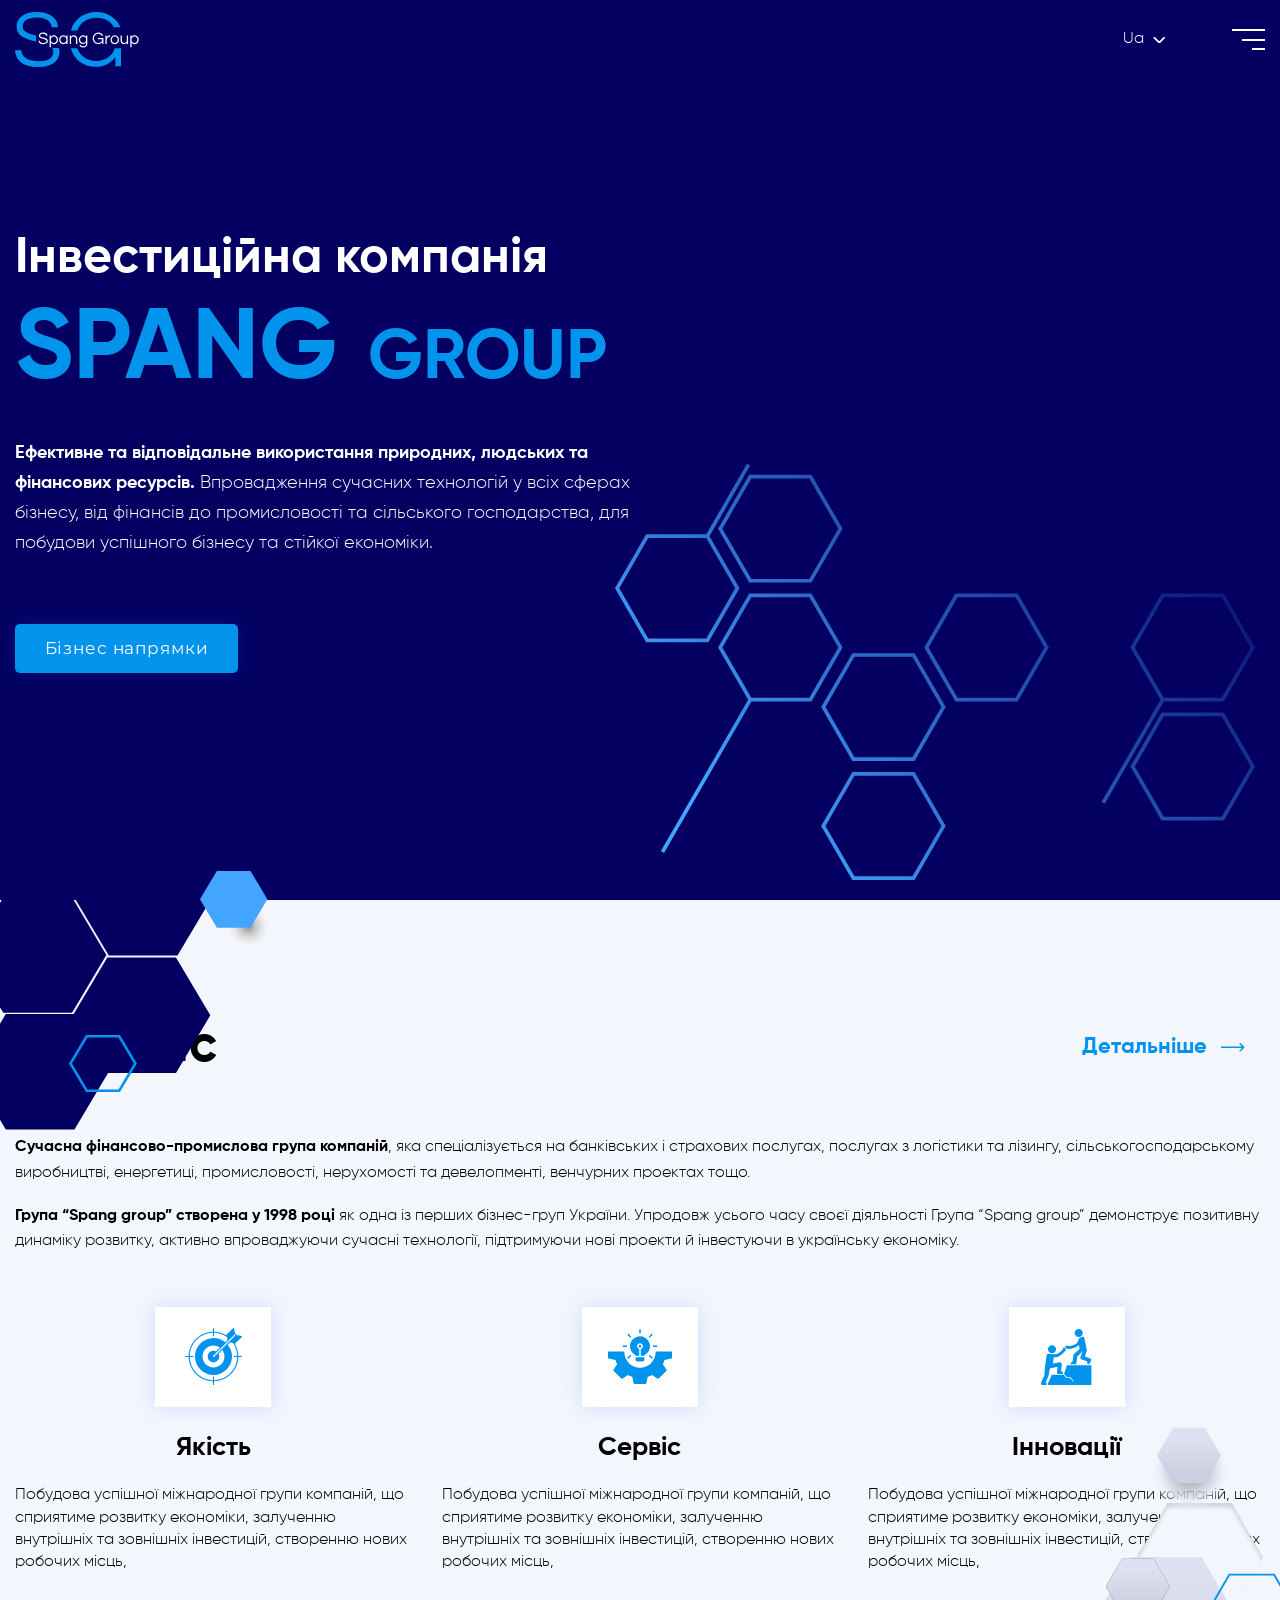
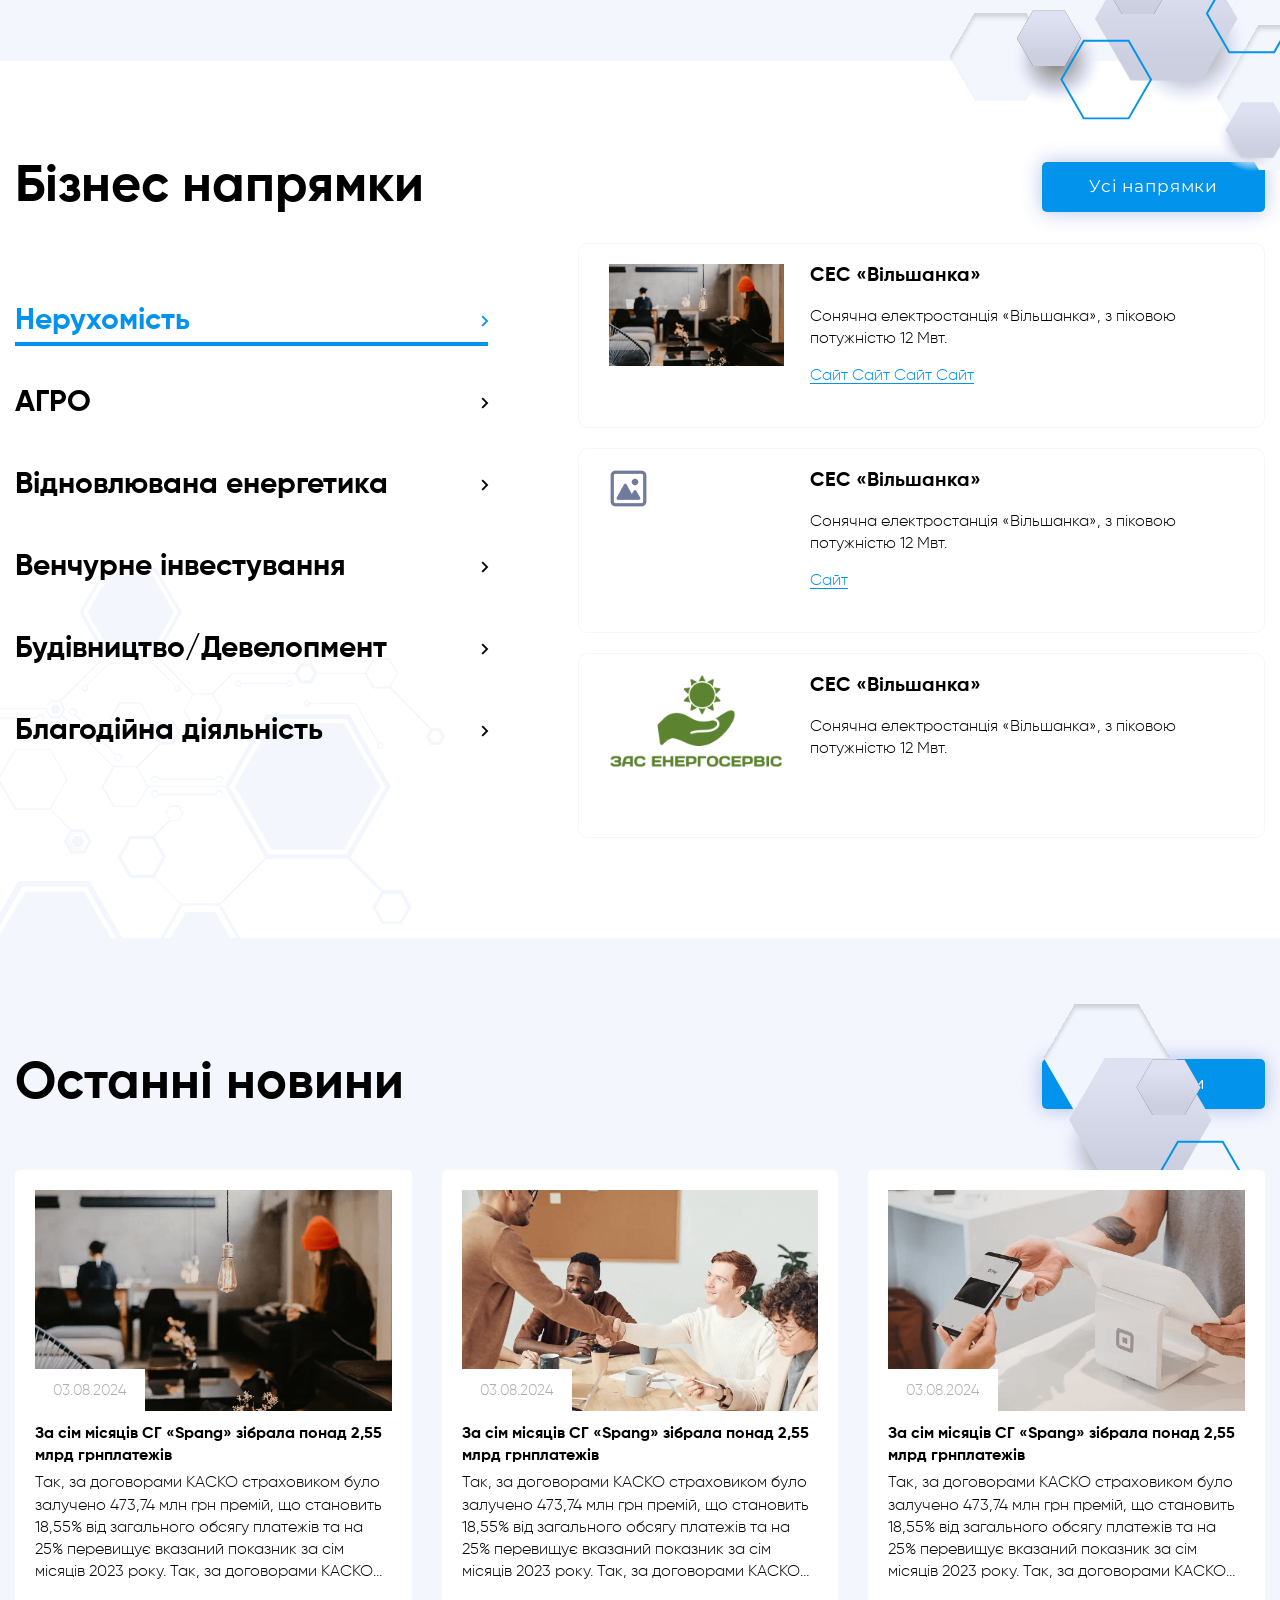
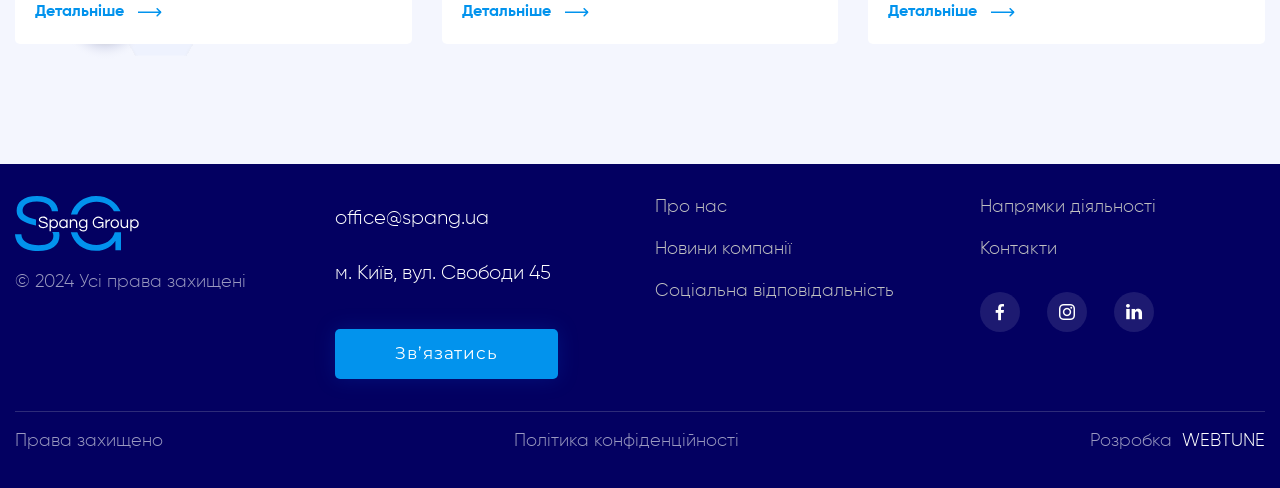
==== commit b37f4613: "add file" ====
--- a/index.html
+++ b/index.html
@@ -130,7 +130,7 @@
                             <div class="benefit__heading text-bold text-l text-center">
                                 Якість
                             </div>
-                            <div class="benefit__description">Побудова успішної міжнародної групи компаній, що сприятиме
+                            <div class="benefit__description text-s text-light">Побудова успішної міжнародної групи компаній, що сприятиме
                                 розвитку економіки, залученню внутрішніх та зовнішніх інвестицій, створенню нових
                                 робочих місць,
                             </div>
@@ -144,9 +144,9 @@
                         </div>
                         <div class="article__info">
                             <div class="benefit__heading text-bold text-l text-center">
-                                Якість
-                            </div>
-                            <div class="benefit__description">Побудова успішної міжнародної групи компаній, що сприятиме
+                                Сервіс
+                            </div>
+                            <div class="benefit__description text-s text-light">Побудова успішної міжнародної групи компаній, що сприятиме
                                 розвитку економіки, залученню внутрішніх та зовнішніх інвестицій, створенню нових
                                 робочих місць,
                             </div>
@@ -160,9 +160,9 @@
                         </div>
                         <div class="article__info">
                             <div class="benefit__heading text-bold text-l text-center">
-                                Якість
-                            </div>
-                            <div class="benefit__description">Побудова успішної міжнародної групи компаній, що сприятиме
+                                Інновації
+                            </div>
+                            <div class="benefit__description text-s text-light">Побудова успішної міжнародної групи компаній, що сприятиме
                                 розвитку економіки, залученню внутрішніх та зовнішніх інвестицій, створенню нових
                                 робочих місць,
                             </div>
@@ -187,17 +187,17 @@
                 <div class="col-xl-5 col-lg-5 col-md-5 col-sm-12 col-xs-12 column">
                     <div class="tab-nav">
                         <div class="tab-toggle">
-                            <div class="tab-item active text-bold d-flex align-justify">Нерухомість <i
+                            <div class="tab-item active text-bold d-flex align-middle align-justify">Нерухомість <i
                                     class="icon-ar-right"></i></div>
-                            <div class="tab-item text-bold d-flex align-justify">АГРО <i class="icon-ar-right"></i>
-                            </div>
-                            <div class="tab-item text-bold d-flex align-justify">Відновлювана енергетика <i
+                            <div class="tab-item text-bold d-flex align-middle align-justify">АГРО <i class="icon-ar-right"></i>
+                            </div>
+                            <div class="tab-item text-bold d-flex align-middle align-justify">Відновлювана енергетика <i
                                     class="icon-ar-right"></i></div>
-                            <div class="tab-item text-bold d-flex align-justify">Венчурне інвестування <i
+                            <div class="tab-item text-bold d-flex align-middle align-justify">Венчурне інвестування <i
                                     class="icon-ar-right"></i></div>
-                            <div class="tab-item text-bold d-flex align-justify">Будівництво/Девелопмент <i
+                            <div class="tab-item text-bold d-flex align-middle align-justify">Будівництво/Девелопмент <i
                                     class="icon-ar-right"></i></div>
-                            <div class="tab-item text-bold d-flex align-justify">Благодійна діяльність <i
+                            <div class="tab-item text-bold d-flex align-middle align-justify">Благодійна діяльність <i
                                     class="icon-ar-right"></i></div>
                         </div>
                     </div>
@@ -554,10 +554,7 @@
 </main>
 
 <footer class="footer overlap">
-
     <div class="container">
-
-
         <div class="row align-justify m-row footer__main">
             <div class="col-xl-3 col-lg-3 col-md-3 col-sm-12 col-xs-12 column">
                 <a href="index.html" class="logo__link">
@@ -579,22 +576,22 @@
 
                 <div class="btn-primary text-center">Зв’язатись</div>
             </div>
-            <div class="col-xl-3 col-lg-3 col-md-6 col-sm-12 col-xs-12 footer-item column">
+            <div class="col-xl-6 col-lg-6 col-md-6 col-sm-12 col-xs-12 footer-item column grid">
                 <ul class="menu">
                     <li class="menu-item  current-menu-item">
                         <a href="about.html">Про нас</a>
                     </li>
                     <li class="menu-item">
+                        <a href="direction.html"> Напрямки діяльності</a>
+                    </li>
+                    <li class="menu-item">
                         <a href="blog.html">Новини компанії</a>
+                    </li>
+                    <li class="menu-item">
+                        <a href="contacts.html"> Контакти</a>
                     </li>
                     <li class="menu-item">
                         <a href=""> Соціальна відповідальність</a>
-                    </li>
-                    <li class="menu-item">
-                        <a href="services-inner.html"> Напрямки діяльності</a>
-                    </li>
-                    <li class="menu-item">
-                        <a href="contacts.html"> Контакти</a>
                     </li>
 
                 </ul>
@@ -617,44 +614,19 @@
                     </li>
                 </ul>
             </div>
-            <div class="col-xl-3 col-lg-3 col-md-3 col-sm-12 col-xs-12  footer-item --relative column">
-                <div class="menu__heading text-bold"> Контакти</div>
-                <ul>
-                    <li class="contact__item">
-                        <i class="icon-phone"></i>
-                        <a href="tel:+380999999999" class="contact__title text-medium">+38 (099) 999 99 99</a>
-                    </li>
-
-                    <li class="contact__item">
-                        <i class="icon-message"></i>
-                        <a href="mailto:myslovich_clinic@gmail.com"
-                           class="contact__title text-medium">myslovich_clinic@gmail.com</a>
-                    </li>
-                    <li class="contact__item">
-                        <i class="icon-pin"></i>
-                        <a href="" class="contact__title text-medium">м.Київ, вул. Глибочицька, 23</a>
-                    </li>
-                    <li class="contact__item">
-                        <i class="icon-clock"></i>
-                        <div class="contact__title text-medium">з 8.00 до 20.00
-                            <span>(без вихідних та свят)</span></div>
-                    </li>
-                </ul>
-
-
-            </div>
         </div>
 
 
         <div class="row footer__bottom">
-
-            <div class="col-xl-8 col-lg-8 col-md-8 col-sm-12 col-xs-12">
+            <div class="col-xl-12 col-lg-12 col-md-12 col-sm-12 col-xs-12 d-flex align-middle align-justify ">
                 <div class="copyright">
-                    Myslovich 2024 Всі права захищено
-                </div>
-            </div>
-
-            <div class="col-xl-4 col-lg-4 col-md-4 col-sm-12 col-xs-12">
+                    Права захищено
+                </div>
+
+                <a href="" class="copyright">
+                    Політика конфіденційності
+                </a>
+
                 <div class="develop d-flex align-middle align-right">
                     <div class="develop__text">Розробка</div>
                     <a href="" class="develop__link">
--- a/assets/css/app.css
+++ b/assets/css/app.css
@@ -1,2 +1,2 @@
-html,body,div,applet,object,iframe,h1,h2,h3,h4,h5,h6,p,blockquote,pre,abbr,acronym,address,big,cite,code,del,dfn,em,img,ins,kbd,q,s,samp,small,strike,strong,sub,sup,tt,var,u,center,dl,dt,dd,ol,ul,li,p,fieldset,form,label,legend,table,caption,tbody,tfoot,thead,tr,th,td,article,aside,canvas,details,embed,figure,figcaption,footer,header,hgroup,menu,nav,output,ruby,section,summary,time,mark,audio,video,figure,body{margin:0;padding:0;border:0;font-family:'Gilroy', sans-serif;font-weight:400;vertical-align:baseline}article,aside,details,figcaption,figure,footer,header,hgroup,menu,nav,section{display:block}body{position:relative;font-family:'Gilroy', sans-serif;font-weight:400;background:#f4f6fe;color:#000}ol,ul{list-style:none;margin:0;padding:0}blockquote,q{quotes:none}blockquote:before,blockquote:after,q:before,q:after{content:''}table{border-collapse:collapse;border-spacing:0}*,*:before,*:after{-webkit-box-sizing:border-box;-moz-box-sizing:border-box;box-sizing:border-box}*{-webkit-tap-highlight-color:transparent !important;outline:none !important}@font-face{font-family:'Montserrat';src:url("../fonts/Montserrat-Regular.ttf") format("truetype");font-weight:normal;font-style:normal}@font-face{font-family:'Gilroy';src:url("../fonts/Gilroy-ExtraBold.ttf") format("truetype");font-weight:800;font-style:normal}@font-face{font-family:'Gilroy';src:url("../fonts/Gilroy-Bold.ttf") format("truetype");font-weight:700;font-style:normal}@font-face{font-family:'Gilroy';src:url("../fonts/Gilroy-Light.ttf") format("truetype");font-weight:300;font-style:normal}@font-face{font-family:'icomoon';src:url("../fonts/icomoon.eot");src:url("../fonts/icomoon.eot") format("embedded-opentype"),url("../fonts/icomoon.ttf") format("truetype"),url("../fonts/icomoon.woff") format("woff"),url("../fonts/icomoon.svg") format("svg");font-weight:normal;font-style:normal;font-display:block}[class^="icon-"],[class*=" icon-"]{font-family:'icomoon' !important;speak:never;font-style:normal;font-weight:normal;font-variant:normal;text-transform:none;line-height:1;-webkit-font-smoothing:antialiased;-moz-osx-font-smoothing:grayscale}.social{display:flex}.social__item+.social__item{margin-left:9px}.social__item a{height:50px;width:50px;background:#fff;border-radius:10px}.social__item a img{max-width:50%}.social__item a i{font-size:24px;color:#ffffff}.text-right{text-align:right}.text-center{text-align:center}.text-left{text-align:left}.text-justify{text-align:justify}.text-uppercase{text-transform:uppercase}.text-light{font-weight:300}.text-regular{font-weight:400}.text-medium{font-weight:500}.text-semibold{font-weight:600}.text-bold{font-weight:700}.text-xl{font-size:60px;font-size:-webkit-calc(40px + (60 - 40) * ((100vw - 300px) / (1920 - 300)));font-size:-moz-calc(40px + (60 - 40) * ((100vw - 300px) / (1920 - 300)));font-size:calc(40px + (60 - 40) * ((100vw - 300px) / (1920 - 300)));line-height:1}.text-l{font-size:30px;font-size:-webkit-calc(20px + (30 - 20) * ((100vw - 300px) / (1920 - 300)));font-size:-moz-calc(20px + (30 - 20) * ((100vw - 300px) / (1920 - 300)));font-size:calc(20px + (30 - 20) * ((100vw - 300px) / (1920 - 300)));line-height:1.3}.text-m{font-size:18px;font-size:-webkit-calc(16px + (18 - 16) * ((100vw - 300px) / (1920 - 300)));font-size:-moz-calc(16px + (18 - 16) * ((100vw - 300px) / (1920 - 300)));font-size:calc(16px + (18 - 16) * ((100vw - 300px) / (1920 - 300)));line-height:1.3}.text-s{font-size:17px;font-size:-webkit-calc(14px + (17 - 14) * ((100vw - 300px) / (1920 - 300)));font-size:-moz-calc(14px + (17 - 14) * ((100vw - 300px) / (1920 - 300)));font-size:calc(14px + (17 - 14) * ((100vw - 300px) / (1920 - 300)));line-height:1.4}.icon-ar-top:before{content:"\e907"}.icon-placeholder:before{content:"\e908"}.icon-message:before{content:"\e909"}.icon-phone:before{content:"\e90a"}.icon-ar-right:before{content:"\e905"}.icon-ar-left:before{content:"\e906"}.icon-ar-bottom:before{content:"\e904"}.icon-ar-btn-right:before{content:"\e900"}.icon-facebook:before{content:"\e901"}.icon-instagram:before{content:"\e902"}.icon-linkedin:before{content:"\e903"}.overflow-hidden{overflow:hidden}.html.overflow-menu{overflow:hidden}html.overflow-hidden body{overflow:hidden}html:not(.touch-screen)::-webkit-scrollbar,html:not(.touch-screen) *::-webkit-scrollbar{width:6px;height:6px}html:not(.touch-screen)::-webkit-scrollbar-track,html:not(.touch-screen) *::-webkit-scrollbar-track{background-color:#eee}html:not(.touch-screen)::-webkit-scrollbar-thumb,html:not(.touch-screen) *::-webkit-scrollbar-thumb{background-color:#0293ED !important}.lg-actions .lg-next,.lg-actions .lg-prev{background-color:transparent !important;color:#fff !important}.lg-autoplay-button{display:none !important}html{overflow-y:scroll}body .hide-scrollbar,html .hide-scrollbar{scrollbar-width:none}body .hide-scrollbar::-webkit-scrollbar,html .hide-scrollbar::-webkit-scrollbar{display:none}img::selection{background-color:transparent}.default-icon{width:100%}.default-icon img{height:100%;width:100%;object-fit:cover;object-position:center}.--relative{position:relative}a{text-decoration:none;color:inherit;cursor:pointer;-webkit-font-smoothing:antialiased}img{display:block;max-width:100%}.overlap{position:relative;z-index:3}body.overflow-hidden{overflow:hidden}.body-padding{height:119px}@media (max-width: 767px){.body-padding{height:85px}}.section{overflow:hidden;position:relative}.main{overflow:hidden}.main-wrapper{z-index:1}.swiper-container{margin-left:auto;margin-right:auto;position:relative;overflow:hidden;list-style:none;padding:0;z-index:1;width:100%;height:100%;opacity:0}.swiper-container.swiper-initialized{opacity:1}.swiper-container:not(.swiper-no-swiping){cursor:url(../img/drag.png) 16 9,ew-resize}.swiper-button__wrap{cursor:auto}@media (min-width: 767px){.swiper-button__wrap.top{position:absolute;top:3%;right:15px}}@media (max-width: 767px){.swiper-button__wrap.top{position:relative;width:100%;-webkit-box-pack:justify;-webkit-justify-content:space-between;-ms-flex-pack:justify;justify-content:space-between;margin-top:40px}}.swiper-button__wrap.top .swiper-button-next,.swiper-button__wrap.top .swiper-button-prev{color:#000000}.swiper-button__wrap.top .swiper-button-next i,.swiper-button__wrap.top .swiper-button-prev i{color:#000000}.swiper-button__wrap.top .swiper-button-next{padding-left:24px}.swiper-button__wrap.top .swiper-button-prev{padding-right:24px}.swiper-button__wrap.top .swiper-button-prev:before{content:'';height:13px;width:1px;background-color:rgba(0,0,0,0.2);position:absolute;top:50%;right:0;transform:translateY(-50%)}@media (max-width: 767px){.swiper-button__wrap.top .swiper-button-prev:before{display:none}}.swiper-button-next,.swiper-button-prev{-webkit-transition:all .4s ease-out;-moz-transition:all .4s ease-out;-o-transition:all .4s ease-out;transition:all .4s ease-out;width:auto;height:auto;border:none;color:#fff}.swiper-button-next i,.swiper-button-prev i{font-size:12px;font-weight:300;color:#fff;-webkit-transition:all .5s ease-out;-moz-transition:all .5s ease-out;-o-transition:all .5s ease-out;transition:all .5s ease-out}.swiper-button-next:after,.swiper-button-prev:after{display:none}.swiper-button-next i{padding-left:8px}.swiper-button-next:hover i{transform:translateX(10px)}.swiper-button-prev i{padding-right:8px}.swiper-button-prev:before{content:'';height:13px;width:1px;background-color:rgba(255,255,255,0.2);position:absolute;top:50%;right:0;transform:translateY(-50%)}.swiper-button-prev:hover i{transform:translateX(-10px)}.swiper-pagination-progressbar{position:relative;top:auto}.swiper-pagination.swiper-pagination-horizontal{background:#EDEDF0;height:5px;border-radius:2px}.swiper-pagination-progressbar .swiper-pagination-progressbar-fill{background:linear-gradient(88.24deg, #CFCFCF 0%, #938C89 100%)}.top-link{transition:all .25s ease-in-out;position:fixed;bottom:60px;right:60px;z-index:10;cursor:pointer;border-radius:10px;padding:.25em;width:64px;height:64px;background:linear-gradient(88.24deg, #CFCFCF 0%, #938C89 100%);display:flex;align-items:center;justify-content:center}@media (max-width: 767px){.top-link{width:45px;height:45px;right:15px;bottom:15px}}.top-link.show{visibility:visible;opacity:1}.top-link.hide{visibility:hidden;opacity:0}.top-link i{font-size:24px;font-size:-webkit-calc(16px + (24 - 16) * ((100vw - 300px) / (1920 - 300)));font-size:-moz-calc(16px + (24 - 16) * ((100vw - 300px) / (1920 - 300)));font-size:calc(16px + (24 - 16) * ((100vw - 300px) / (1920 - 300)));color:#ffff}.top-link .screen-reader-text{position:absolute;clip-path:inset(50%);margin:-1px;border:0;padding:0;width:1px;height:1px;overflow:hidden;word-wrap:normal !important;clip:rect(1px, 1px, 1px, 1px)}.fade-in{animation:fade-in 0.35s cubic-bezier(0.165, 0.84, 0.44, 1)}.animate-in{animation:modalIn 0.7s cubic-bezier(0.165, 0.84, 0.44, 1);animation-iteration-count:1}.animate-away{animation:modalAway 1.4s cubic-bezier(0.165, 0.84, 0.44, 1);animation-iteration-count:1}@-webkit-keyframes modalIn{0%{transform:translateY(200%);opacity:0}100%{transform:translateY(0%);opacity:1}}@keyframes modalIn{0%{transform:translateY(200%);opacity:0}100%{transform:translateY(0%);opacity:1}}@-webkit-keyframes modalAway{0%{transform:translateY(0%)}100%{transform:translateY(200%)}}@keyframes modalAway{0%{transform:translateY(0%)}100%{transform:translateY(200%)}}@keyframes fade-in{0%{opacity:0}100%{opacity:1}}@keyframes fadeEffect{from{opacity:0}to{opacity:1}}.dashed{-webkit-animation:dash 8s linear infinite;animation:dash 8s linear infinite}.dashed__box{transform:rotate(90deg);left:20px;top:15px;position:relative}@keyframes dash{from{stroke-dashoffset:200}to{stroke-dashoffset:0}}@-webkit-keyframes dash{from{stroke-dashoffset:200}to{stroke-dashoffset:0}}.animation{opacity:1;-webkit-transition:all 0.5s;-o-transition:all 0.5s;transition:all 0.5s}.animation.animated{opacity:1}.header{top:0;left:0;width:100%;position:fixed;background:#030061;z-index:10;visibility:visible;opacity:1;-webkit-transition:all .5s ease-out;-moz-transition:all .5s ease-out;-o-transition:all .5s ease-out;transition:all .5s ease-out;padding:12px 0 52px 0}@media (max-width: 767px){.header{padding:13px 0}}.header .logo__wrap{width:132px;height:55px}.header .lang{position:absolute;display:inline;pointer-events:none;visibility:hidden;opacity:0;transition:.3s;-webkit-transform:translate(-50%, 20px);transform:translate(-50%, 20px);left:50%;top:100%;padding:9px 14px;border-radius:5px;box-shadow:0px 4px 20px 0px rgba(160,160,160,0.25)}@media (max-width: 767px){.header .lang{-webkit-transform:none;transform:none;left:1px}}.header .lang__current{position:relative;cursor:pointer}.header .lang__current a,.header .lang__current i{font-weight:400;transition:all .5s ease}.header .lang__current i{font-size:7px;padding-left:9.41px;color:#fff}.header .lang li:not(.header .lang li:last-child){padding-bottom:10px}.header .lang__wrap{margin-right:67.06px}.header .lang__wrap a{color:#fff;font-size:17px;font-size:-webkit-calc(14px + (17 - 14) * ((100vw - 300px) / (1920 - 300)));font-size:-moz-calc(14px + (17 - 14) * ((100vw - 300px) / (1920 - 300)));font-size:calc(14px + (17 - 14) * ((100vw - 300px) / (1920 - 300)));-webkit-transition:all .5s ease-out;-moz-transition:all .5s ease-out;-o-transition:all .5s ease-out;transition:all .5s ease-out}.header .lang__wrap.open .lang{pointer-events:all;visibility:visible;opacity:1;-webkit-transform:translate(-50%, 10px);transform:translate(-50%, 10px);z-index:5}@media (max-width: 767px){.header .lang__wrap.open .lang{-webkit-transform:none;left:1px;top:calc(100% - 26px)}}.header .burger{display:flex;cursor:pointer;width:100%;height:100%;justify-content:space-between;flex-direction:column;-webkit-transition:all .3s ease-out;-moz-transition:all .3s ease-out;-o-transition:all .3s ease-out;transition:all .3s ease-out}.header .burger__wrap{width:33px;height:21px;display:flex}.header .burger__wrap.active .burger span{width:100%}.header .burger__wrap.active .burger span:nth-child(1){transform:translateY(10px) rotate(45deg)}.header .burger__wrap.active .burger span:nth-child(2){opacity:0}.header .burger__wrap.active .burger span:nth-child(3){transform:translateY(-10px) rotate(-45deg)}.header .burger>span{height:2px;background-color:#fff;border-radius:0;-webkit-transition:all .5s ease-out;-moz-transition:all .5s ease-out;-o-transition:all .5s ease-out;transition:all .5s ease-out;z-index:999}.header .burger>span:nth-child(2),.header .burger>span:nth-child(3){margin-left:auto}.header .burger>span:nth-child(2){width:calc(100% - 10px)}.header .burger>span:nth-child(3){width:calc(100% - 20px)}.header .navbar{position:fixed;z-index:-1;top:115px;left:0;width:100%;height:auto;-webkit-transition:all .5s ease-out;-moz-transition:all .5s ease-out;-o-transition:all .5s ease-out;transition:all .5s ease-out;background-color:#030061;padding-block:1.25rem;opacity:0;visibility:hidden;-webkit-transform:translateY(-100%);transform:translateY(-100%)}@media (max-width: 767px){.header .navbar{top:80px}}.header .navbar.is-visible{opacity:1;visibility:visible;-webkit-transform:translateY(0%);transform:translateY(0%)}@media (min-width: 991px){.header .navbar .menu{display:flex;justify-content:center;width:100%;max-width:1305px;margin:0 auto}}@media (max-width: 991px){.header .navbar .menu{margin:0;text-align:center}}.header .navbar .menu-item{margin:0 20px}@media (max-width: 991px){.header .navbar .menu-item{padding:0;display:block;height:auto}}@media (max-width: 991px){.header .navbar .menu-item+.menu-item{margin:0}}.header .navbar .menu-item a{font-weight:400;font-size:25px;line-height:1.2;color:#fff;-webkit-transition:all .5s ease-out;-moz-transition:all .5s ease-out;-o-transition:all .5s ease-out;transition:all .5s ease-out;position:relative;display:block}@media (max-width: 991px){.header .navbar .menu-item a{padding:25px 15px}}.footer{background:#030061;position:relative}.footer .logo__link{display:block;margin-bottom:20px}.footer .logo__text{color:#ffffff;font-size:20px}@media (max-width: 767px){.footer .logo__wrap{margin-bottom:32px;width:auto;height:auto}}@media (max-width: 767px){.footer-item:not(.footer-item:last-child){margin-bottom:0}}.footer-item__heading{margin-bottom:20px;color:#0293ED;font-size:18px}.footer__main{padding:32px 0}.footer__bottom{padding:18px 0 36px 0;border-top:1px solid rgba(215,215,215,0.2)}@media (max-width: 767px){.footer__bottom{text-align:center;padding:24px 0}}.footer .menu__heading{background:linear-gradient(88.24deg, #CFCFCF 0%, #938C89 100%);-webkit-background-clip:text;-webkit-text-fill-color:transparent;font-size:24px;margin-bottom:25px}.footer .menu-item+.menu-item{margin-top:9px}.footer .menu-item a{font-size:18px;color:#C1C1C1}.footer .btn-primary{margin-top:33px}.footer .contact-item+.contact-item{margin-top:10px}.footer .contact-item a{font-size:20px;line-height:2.25;color:#fff}.footer .social-item+.social-item{margin-left:27px}.footer .social-item a{width:40px;height:40px;border-radius:100%;background:rgba(255,255,255,0.1)}.footer .social-item a i{color:#fff;-webkit-transition:all .4s ease-out;-moz-transition:all .4s ease-out;-o-transition:all .4s ease-out;transition:all .4s ease-out}.footer .social-item a:hover i{color:#0293ed}@media (min-width: 767px){.footer .develop{-webkit-box-pack:end;-webkit-justify-content:flex-end;-ms-flex-pack:end;justify-content:flex-end}}@media (max-width: 767px){.footer .develop{-webkit-box-pack:center;-webkit-justify-content:center;-ms-flex-pack:center;justify-content:center;margin-top:24px}}.footer .develop__link,.footer .develop__text{font-size:18px}.footer .develop__text{color:rgba(255,255,255,0.6)}.footer .develop__link{text-transform:uppercase;color:#fff;padding-left:10px}.footer .copyright{font-size:18px;color:rgba(255,255,255,0.6)}.top-link{transition:all .25s ease-in-out;position:fixed;bottom:60px;right:60px;z-index:10;cursor:pointer;border-radius:10px;padding:.25em;width:64px;height:64px;background:linear-gradient(88.24deg, #CFCFCF 0%, #938C89 100%);display:flex;align-items:center;justify-content:center}@media (max-width: 767px){.top-link{width:45px;height:45px;right:15px;bottom:15px}}.top-link.show{visibility:visible;opacity:1}.top-link.hide{visibility:hidden;opacity:0}.top-link i{font-size:24px;font-size:-webkit-calc(16px + (24 - 16) * ((100vw - 300px) / (1920 - 300)));font-size:-moz-calc(16px + (24 - 16) * ((100vw - 300px) / (1920 - 300)));font-size:calc(16px + (24 - 16) * ((100vw - 300px) / (1920 - 300)));color:#ffff}.top-link .screen-reader-text{position:absolute;clip-path:inset(50%);margin:-1px;border:0;padding:0;width:1px;height:1px;overflow:hidden;word-wrap:normal !important;clip:rect(1px, 1px, 1px, 1px)}.d-none{display:none !important}.d-block{display:block !important}.d-inline-block{display:inline-block !important}@media (min-width: 576px){.d-sm-block{display:block !important}.d-sm-none{display:none !important}.d-sm-flex{display:flex !important}.d-sm-inline-block{display:inline-block !important}}@media (min-width: 768px){.d-md-block{display:block !important}.d-md-none{display:none !important}.d-md-flex{display:flex !important;display:-webkit-box;display:-webkit-flex;display:-ms-flexbox;display:flex;-webkit-flex-flow:row wrap;flex-flow:row wrap}.d-md-inline-block{display:inline-block !important}}@media (min-width: 992px){.d-lg-block{display:block !important}.d-lg-none{display:none !important}.d-lg-flex{display:flex !important}.d-lg-inline-block{display:inline-block !important}}@media (min-width: 1200px){.d-xl-block{display:block !important}.d-xl-none{display:none !important}.d-xl-flex{display:flex !important}.d-xl-inline-block{display:inline-block !important}}.container{width:100%;max-width:1305px;margin:auto;padding:0 15px}.container-fluid{width:100%;padding-right:15px;padding-left:15px;margin-right:auto;margin-left:auto}@media (max-width: 767px){.container-fluid{padding-right:15px;padding-left:15px}}.row{display:-webkit-box;display:-webkit-flex;display:-ms-flexbox;display:flex;-webkit-flex-flow:row wrap;flex-flow:row wrap}.d-flex{display:-webkit-box;display:-webkit-flex;display:-ms-flexbox;display:flex;-webkit-flex-flow:row wrap;flex-flow:row wrap}.m-auto{display:block;margin:auto}.m-row{margin:0 -15px}.p-0{padding:0}.pl-20{padding-left:20px}@media (max-width: 767px){.pl-20{padding-left:12px}}.mb-180{margin-bottom:180px}@media (max-width: 991px){.mb-180{margin-bottom:100px}}.mb-32{margin-bottom:32px}@media (max-width: 575px){.mb-32{margin-bottom:24px}}.mb-20{margin-bottom:20px}.column{padding:0 15px;position:relative}.align-self-middle{-webkit-align-self:center;align-self:center}.align-self-end{-webkit-align-self:flex-end;align-self:flex-end}.align-center{-webkit-box-pack:center;-webkit-justify-content:center;-ms-flex-pack:center;justify-content:center}.align-spaced{-webkit-justify-content:space-around;justify-content:space-around}.align-evenly{-webkit-box-pack:space-evenly;-ms-flex-pack:space-evenly;justify-content:space-evenly}.align-middle{-webkit-box-align:center;-webkit-align-items:center;-ms-flex-align:center;align-items:center}.align-justify{-webkit-box-pack:justify;-webkit-justify-content:space-between;-ms-flex-pack:justify;justify-content:space-between}.align-right{-webkit-box-pack:end;-webkit-justify-content:flex-end;-ms-flex-pack:end;justify-content:flex-end}.align-left{-webkit-box-pack:start;-webkit-justify-content:flex-start;-ms-flex-pack:start;justify-content:flex-start}.align-end{-webkit-box-align:end;-ms-flex-align:end;align-items:flex-end}.align-start{-webkit-box-align:end;-ms-flex-align:end;align-items:flex-start}.align-self-bottom{-webkit-align-self:flex-end;-ms-flex-item-align:end;align-self:flex-end}.align-content-justify{-ms-flex-line-pack:justify;align-content:space-between}.col-xs-1{-webkit-box-flex:0;-webkit-flex:0 0 8.333333%;-ms-flex:0 0 8.333333%;flex:0 0 8.333333%;max-width:8.333333%}.col-xs-2{-webkit-box-flex:0;-webkit-flex:0 0 16.666666%;-ms-flex:0 0 16.666666%;flex:0 0 16.666666%;max-width:16.666666%}.col-xs-3{-webkit-box-flex:0;-webkit-flex:0 0 24.999999%;-ms-flex:0 0 24.999999%;flex:0 0 24.999999%;max-width:24.999999%}.col-xs-4{-webkit-box-flex:0;-webkit-flex:0 0 33.333332%;-ms-flex:0 0 33.333332%;flex:0 0 33.333332%;max-width:33.333332%}.col-xs-5{-webkit-box-flex:0;-webkit-flex:0 0 41.666665%;-ms-flex:0 0 41.666665%;flex:0 0 41.666665%;max-width:41.666665%}.col-xs-6{-webkit-box-flex:0;-webkit-flex:0 0 49.999998%;-ms-flex:0 0 49.999998%;flex:0 0 49.999998%;max-width:49.999998%}.col-xs-7{-webkit-box-flex:0;-webkit-flex:0 0 58.333331%;-ms-flex:0 0 58.333331%;flex:0 0 58.333331%;max-width:58.333331%}.col-xs-8{-webkit-box-flex:0;-webkit-flex:0 0 66.666664%;-ms-flex:0 0 66.666664%;flex:0 0 66.666664%;max-width:66.666664%}.col-xs-9{-webkit-box-flex:0;-webkit-flex:0 0 74.999997%;-ms-flex:0 0 74.999997%;flex:0 0 74.999997%;max-width:74.999997%}.col-xs-10{-webkit-box-flex:0;-webkit-flex:0 0 83.33333%;-ms-flex:0 0 83.33333%;flex:0 0 83.33333%;max-width:83.33333%}.col-xs-11{-webkit-box-flex:0;-webkit-flex:0 0 91.666663%;-ms-flex:0 0 91.666663%;flex:0 0 91.666663%;max-width:91.666663%}.col-xs-12{-webkit-box-flex:0;-webkit-flex:0 0 99.999996%;-ms-flex:0 0 99.999996%;flex:0 0 99.999996%;max-width:99.999996%}@media (min-width: 576px){.col-sm-1{-webkit-box-flex:0;-webkit-flex:0 0 8.333333%;-ms-flex:0 0 8.333333%;flex:0 0 8.333333%;max-width:8.333333%}.col-sm-2{-webkit-box-flex:0;-webkit-flex:0 0 16.666666%;-ms-flex:0 0 16.666666%;flex:0 0 16.666666%;max-width:16.666666%}.col-sm-3{-webkit-box-flex:0;-webkit-flex:0 0 24.999999%;-ms-flex:0 0 24.999999%;flex:0 0 24.999999%;max-width:24.999999%}.col-sm-4{-webkit-box-flex:0;-webkit-flex:0 0 33.333332%;-ms-flex:0 0 33.333332%;flex:0 0 33.333332%;max-width:33.333332%}.col-sm-5{-webkit-box-flex:0;-webkit-flex:0 0 41.666665%;-ms-flex:0 0 41.666665%;flex:0 0 41.666665%;max-width:41.666665%}.col-sm-6{-webkit-box-flex:0;-webkit-flex:0 0 49.999998%;-ms-flex:0 0 49.999998%;flex:0 0 49.999998%;max-width:49.999998%}.col-sm-7{-webkit-box-flex:0;-webkit-flex:0 0 58.333331%;-ms-flex:0 0 58.333331%;flex:0 0 58.333331%;max-width:58.333331%}.col-sm-8{-webkit-box-flex:0;-webkit-flex:0 0 66.666664%;-ms-flex:0 0 66.666664%;flex:0 0 66.666664%;max-width:66.666664%}.col-sm-9{-webkit-box-flex:0;-webkit-flex:0 0 74.999997%;-ms-flex:0 0 74.999997%;flex:0 0 74.999997%;max-width:74.999997%}.col-sm-10{-webkit-box-flex:0;-webkit-flex:0 0 83.33333%;-ms-flex:0 0 83.33333%;flex:0 0 83.33333%;max-width:83.33333%}.col-sm-11{-webkit-box-flex:0;-webkit-flex:0 0 91.666663%;-ms-flex:0 0 91.666663%;flex:0 0 91.666663%;max-width:91.666663%}.col-sm-12{-webkit-box-flex:0;-webkit-flex:0 0 99.999996%;-ms-flex:0 0 99.999996%;flex:0 0 99.999996%;max-width:99.999996%}}@media (min-width: 768px){.col-md-1{-webkit-box-flex:0;-webkit-flex:0 0 8.333333%;-ms-flex:0 0 8.333333%;flex:0 0 8.333333%;max-width:8.333333%}.col-md-2{-webkit-box-flex:0;-webkit-flex:0 0 16.666666%;-ms-flex:0 0 16.666666%;flex:0 0 16.666666%;max-width:16.666666%}.col-md-3{-webkit-box-flex:0;-webkit-flex:0 0 24.999999%;-ms-flex:0 0 24.999999%;flex:0 0 24.999999%;max-width:24.999999%}.col-md-4{-webkit-box-flex:0;-webkit-flex:0 0 33.333332%;-ms-flex:0 0 33.333332%;flex:0 0 33.333332%;max-width:33.333332%}.col-md-5{-webkit-box-flex:0;-webkit-flex:0 0 41.666665%;-ms-flex:0 0 41.666665%;flex:0 0 41.666665%;max-width:41.666665%}.col-md-6{-webkit-box-flex:0;-webkit-flex:0 0 49.999998%;-ms-flex:0 0 49.999998%;flex:0 0 49.999998%;max-width:49.999998%}.col-md-7{-webkit-box-flex:0;-webkit-flex:0 0 58.333331%;-ms-flex:0 0 58.333331%;flex:0 0 58.333331%;max-width:58.333331%}.col-md-8{-webkit-box-flex:0;-webkit-flex:0 0 66.666664%;-ms-flex:0 0 66.666664%;flex:0 0 66.666664%;max-width:66.666664%}.col-md-9{-webkit-box-flex:0;-webkit-flex:0 0 74.999997%;-ms-flex:0 0 74.999997%;flex:0 0 74.999997%;max-width:74.999997%}.col-md-10{-webkit-box-flex:0;-webkit-flex:0 0 83.33333%;-ms-flex:0 0 83.33333%;flex:0 0 83.33333%;max-width:83.33333%}.col-md-11{-webkit-box-flex:0;-webkit-flex:0 0 91.666663%;-ms-flex:0 0 91.666663%;flex:0 0 91.666663%;max-width:91.666663%}.col-md-12{-webkit-box-flex:0;-webkit-flex:0 0 99.999996%;-ms-flex:0 0 99.999996%;flex:0 0 99.999996%;max-width:99.999996%}}@media (min-width: 992px){.col-lg-1{-webkit-box-flex:0;-webkit-flex:0 0 8.333333%;-ms-flex:0 0 8.333333%;flex:0 0 8.333333%;max-width:8.333333%}.col-lg-2{-webkit-box-flex:0;-webkit-flex:0 0 16.666666%;-ms-flex:0 0 16.666666%;flex:0 0 16.666666%;max-width:16.666666%}.col-lg-3{-webkit-box-flex:0;-webkit-flex:0 0 24.999999%;-ms-flex:0 0 24.999999%;flex:0 0 24.999999%;max-width:24.999999%}.col-lg-4{-webkit-box-flex:0;-webkit-flex:0 0 33.333332%;-ms-flex:0 0 33.333332%;flex:0 0 33.333332%;max-width:33.333332%}.col-lg-5{-webkit-box-flex:0;-webkit-flex:0 0 41.666665%;-ms-flex:0 0 41.666665%;flex:0 0 41.666665%;max-width:41.666665%}.col-lg-6{-webkit-box-flex:0;-webkit-flex:0 0 49.999998%;-ms-flex:0 0 49.999998%;flex:0 0 49.999998%;max-width:49.999998%}.col-lg-7{-webkit-box-flex:0;-webkit-flex:0 0 58.333331%;-ms-flex:0 0 58.333331%;flex:0 0 58.333331%;max-width:58.333331%}.col-lg-8{-webkit-box-flex:0;-webkit-flex:0 0 66.666664%;-ms-flex:0 0 66.666664%;flex:0 0 66.666664%;max-width:66.666664%}.col-lg-9{-webkit-box-flex:0;-webkit-flex:0 0 74.999997%;-ms-flex:0 0 74.999997%;flex:0 0 74.999997%;max-width:74.999997%}.col-lg-10{-webkit-box-flex:0;-webkit-flex:0 0 83.33333%;-ms-flex:0 0 83.33333%;flex:0 0 83.33333%;max-width:83.33333%}.col-lg-11{-webkit-box-flex:0;-webkit-flex:0 0 91.666663%;-ms-flex:0 0 91.666663%;flex:0 0 91.666663%;max-width:91.666663%}.col-lg-12{-webkit-box-flex:0;-webkit-flex:0 0 99.999996%;-ms-flex:0 0 99.999996%;flex:0 0 99.999996%;max-width:99.999996%}}@media (min-width: 1200px){.col-xl-1{-webkit-box-flex:0;-webkit-flex:0 0 8.333333%;-ms-flex:0 0 8.333333%;flex:0 0 8.333333%;max-width:8.333333%}.col-xl-2{-webkit-box-flex:0;-webkit-flex:0 0 16.666666%;-ms-flex:0 0 16.666666%;flex:0 0 16.666666%;max-width:16.666666%}.col-xl-3{-webkit-box-flex:0;-webkit-flex:0 0 24.999999%;-ms-flex:0 0 24.999999%;flex:0 0 24.999999%;max-width:24.999999%}.col-xl-4{-webkit-box-flex:0;-webkit-flex:0 0 33.333332%;-ms-flex:0 0 33.333332%;flex:0 0 33.333332%;max-width:33.333332%}.col-xl-5{-webkit-box-flex:0;-webkit-flex:0 0 41.666665%;-ms-flex:0 0 41.666665%;flex:0 0 41.666665%;max-width:41.666665%}.col-xl-6{-webkit-box-flex:0;-webkit-flex:0 0 49.999998%;-ms-flex:0 0 49.999998%;flex:0 0 49.999998%;max-width:49.999998%}.col-xl-7{-webkit-box-flex:0;-webkit-flex:0 0 58.333331%;-ms-flex:0 0 58.333331%;flex:0 0 58.333331%;max-width:58.333331%}.col-xl-8{-webkit-box-flex:0;-webkit-flex:0 0 66.666664%;-ms-flex:0 0 66.666664%;flex:0 0 66.666664%;max-width:66.666664%}.col-xl-9{-webkit-box-flex:0;-webkit-flex:0 0 74.999997%;-ms-flex:0 0 74.999997%;flex:0 0 74.999997%;max-width:74.999997%}.col-xl-10{-webkit-box-flex:0;-webkit-flex:0 0 83.33333%;-ms-flex:0 0 83.33333%;flex:0 0 83.33333%;max-width:83.33333%}.col-xl-11{-webkit-box-flex:0;-webkit-flex:0 0 91.666663%;-ms-flex:0 0 91.666663%;flex:0 0 91.666663%;max-width:91.666663%}.col-xl-12{-webkit-box-flex:0;-webkit-flex:0 0 99.999996%;-ms-flex:0 0 99.999996%;flex:0 0 99.999996%;max-width:99.999996%}}@media (max-width: 475px){.col-exs-1{-webkit-box-flex:0;-webkit-flex:0 0 8.333333%;-ms-flex:0 0 8.333333%;flex:0 0 8.333333%;max-width:8.333333%}.col-exs-2{-webkit-box-flex:0;-webkit-flex:0 0 16.666666%;-ms-flex:0 0 16.666666%;flex:0 0 16.666666%;max-width:16.666666%}.col-exs-3{-webkit-box-flex:0;-webkit-flex:0 0 24.999999%;-ms-flex:0 0 24.999999%;flex:0 0 24.999999%;max-width:24.999999%}.col-exs-4{-webkit-box-flex:0;-webkit-flex:0 0 33.333332%;-ms-flex:0 0 33.333332%;flex:0 0 33.333332%;max-width:33.333332%}.col-exs-5{-webkit-box-flex:0;-webkit-flex:0 0 41.666665%;-ms-flex:0 0 41.666665%;flex:0 0 41.666665%;max-width:41.666665%}.col-exs-6{-webkit-box-flex:0;-webkit-flex:0 0 49.999998%;-ms-flex:0 0 49.999998%;flex:0 0 49.999998%;max-width:49.999998%}.col-exs-7{-webkit-box-flex:0;-webkit-flex:0 0 58.333331%;-ms-flex:0 0 58.333331%;flex:0 0 58.333331%;max-width:58.333331%}.col-exs-8{-webkit-box-flex:0;-webkit-flex:0 0 66.666664%;-ms-flex:0 0 66.666664%;flex:0 0 66.666664%;max-width:66.666664%}.col-exs-9{-webkit-box-flex:0;-webkit-flex:0 0 74.999997%;-ms-flex:0 0 74.999997%;flex:0 0 74.999997%;max-width:74.999997%}.col-exs-10{-webkit-box-flex:0;-webkit-flex:0 0 83.33333%;-ms-flex:0 0 83.33333%;flex:0 0 83.33333%;max-width:83.33333%}.col-exs-11{-webkit-box-flex:0;-webkit-flex:0 0 91.666663%;-ms-flex:0 0 91.666663%;flex:0 0 91.666663%;max-width:91.666663%}.col-exs-12{-webkit-box-flex:0;-webkit-flex:0 0 99.999996%;-ms-flex:0 0 99.999996%;flex:0 0 99.999996%;max-width:99.999996%}}@media (max-width: 575px){.order-xs-2{order:2}}@media (max-width: 575px){.order-xs-1{order:1}}@media (max-width: 767px){.offset-md-0{margin-left:0 !important}}.offset-1{margin-left:8.3333333333%}.offset-2{margin-left:16.6666666667%}.offset-3{margin-left:25%}.offset-4{margin-left:33.3333333333%}.offset-5{margin-left:41.6666666667%}.offset-6{margin-left:50%}.offset-7{margin-left:58.3333333333%}.offset-8{margin-left:66.6666666667%}.offset-9{margin-left:75%}.offset-10{margin-left:83.3333333333%}.offset-11{margin-left:91.6666666667%}.btn{position:relative;box-shadow:none;cursor:pointer;text-decoration:none;border:none;border-radius:10px;font-size:22px;padding:20px;text-align:center;font-weight:600;-webkit-transition:all .3s ease-out;-moz-transition:all .3s ease-out;-o-transition:all .3s ease-out;transition:all .3s ease-out}.btn:focus{outline:none}.btn-primary{font-family:'Montserrat', sans-serif;background:#0293ED;font-size:17px;font-weight:400;line-height:1.76;color:#FFFFFF;letter-spacing:0.05em;box-shadow:0px 0px 20px 0px rgba(0,56,181,0.3);-webkit-border-radius:5px;-moz-border-radius:5px;border-radius:5px;padding:10px;min-width:223px;-webkit-transition:all .4s ease-out;-moz-transition:all .4s ease-out;-o-transition:all .4s ease-out;transition:all .4s ease-out}.btn-primary:hover{background:#1161ea}.btn-more{background:transparent;border:none;color:#0293ED;line-height:1.47;-webkit-transition:all .4s ease-out;-moz-transition:all .4s ease-out;-o-transition:all .4s ease-out;transition:all .4s ease-out}.btn-more i{margin-left:14px;font-size:9px;font-weight:bold}.btn-more:hover{color:#1161ea}.btn-transparent{background:#fff;border:1px solid transparent;position:relative;background-clip:padding-box}.btn-transparent span{background:linear-gradient(88.24deg, #CFCFCF 0%, #938C89 100%);-webkit-background-clip:text;-webkit-text-fill-color:transparent}.btn-transparent::after{content:'';position:absolute;top:-1px;bottom:-1px;left:-1px;right:-1px;background:linear-gradient(88.24deg, #CFCFCF 0%, #938C89 100%);z-index:-1;border-radius:10px}.btn-transparent:hover{background-color:rgba(255,255,255,0.4)}.btn-white{padding:20px;background-color:#fff;font-size:20px;color:#928C89}.btn-close{width:20px;height:20px;position:absolute;top:17px;right:17px;cursor:pointer}.btn-play{width:70px;height:70px;z-index:2;object-fit:contain;position:absolute;top:50%;left:50%;transform:translate(-50%, -50%)}@keyframes pulse{100%{transform:scale(2);opacity:0}}input[type=number]::-webkit-inner-spin-button,input[type=number]::-webkit-outer-spin-button{-webkit-appearance:none;margin:0}input[type="search"]::-webkit-search-decoration,input[type="search"]::-webkit-search-cancel-button,input[type="search"]::-webkit-search-results-button,input[type="search"]::-webkit-search-results-decoration{-webkit-appearance:none}input[type=number]{-moz-appearance:textfield}input{-webkit-border-radius:0}input:focus,button:focus{outline:none}.form-heading{margin-bottom:40px;font-size:40px}.form-control{position:relative;margin-bottom:30px}@media (max-width: 767px){.form-control{margin-bottom:10px}}.form-control__input,.form-control__textarea{font-family:'Gilroy', sans-serif;font-size:16px;font-weight:400;line-height:1.875;letter-spacing:0.05em}.form-control__label{display:block;color:#000}.form-control__input,.form-control__textarea{background:transparent;border:none;border-radius:5px;border:1px solid #DDDDDD;color:#ADADAD;resize:none;padding:9px 20px 11px 20px;width:100%}.form-control__btn{width:100%}::-webkit-input-placeholder{font-weight:400;font-size:16px;line-height:1.875;color:#ADADAD;font-family:'Gilroy', sans-serif;letter-spacing:0.05em;opacity:1;transition:opacity 0.5s}::-moz-placeholder{font-weight:400;font-size:16px;line-height:1.875;letter-spacing:0.05em;color:#ADADAD;font-family:'Gilroy', sans-serif;opacity:1;transition:opacity 0.5s}:-ms-input-placeholder{font-weight:400;font-size:16px;line-height:1.875;letter-spacing:0.05em;color:#ADADAD;font-family:'Gilroy', sans-serif;opacity:1;transition:opacity 0.5s}:focus::-webkit-input-placeholder{opacity:0;transition:opacity 0.5s}:focus::-moz-placeholder{opacity:0;transition:opacity 0.5s}:focus:-moz-placeholder{opacity:0;transition:opacity 0.5s}:focus:-ms-input-placeholder{opacity:0;transition:opacity 0.5s}div.wpcf7 .ajax-loader{display:none !important}input:-internal-autofill-selected{appearance:menulist-button;background-image:none !important;background-color:#21242C !important;caret-color:#fff;-webkit-text-fill-color:#fff !important}input:-webkit-autofill,input:-webkit-autofill:hover,input:-webkit-autofill:focus,textarea:-webkit-autofill,textarea:-webkit-autofill:hover,textarea:-webkit-autofill:focus,select:-webkit-autofill,select:-webkit-autofill:hover,select:-webkit-autofill:focus{caret-color:#fff;-webkit-text-fill-color:#fff;-webkit-box-shadow:0 0 0px 1000px #21242C inset;transition:background-color 5000s ease-in-out 0s}.editor{margin-bottom:20px}.editor-style{font-family:'Gilroy', sans-serif;font-weight:normal}.editor-style p{font-weight:300;font-size:17px;font-size:-webkit-calc(14px + (17 - 14) * ((100vw - 300px) / (1920 - 300)));font-size:-moz-calc(14px + (17 - 14) * ((100vw - 300px) / (1920 - 300)));font-size:calc(14px + (17 - 14) * ((100vw - 300px) / (1920 - 300)));line-height:1.6;color:#000}.editor-style p+p{margin-top:18px}.editor-style p+ul,.editor-style p+ol{margin-top:18px}.editor-style h2,.editor-style h3,.editor-style h4,.editor-style h5,.editor-style h6{font-weight:bold;margin-bottom:18px;line-height:1.25;background:linear-gradient(88.24deg, #CFCFCF 0%, #938C89 100%);-webkit-background-clip:text;-webkit-text-fill-color:transparent}.editor-style h2{font-size:24px;font-size:-webkit-calc(20px + (24 - 20) * ((100vw - 300px) / (1920 - 300)));font-size:-moz-calc(20px + (24 - 20) * ((100vw - 300px) / (1920 - 300)));font-size:calc(20px + (24 - 20) * ((100vw - 300px) / (1920 - 300)))}.editor-style h3{font-size:20px;font-size:-webkit-calc(18px + (20 - 18) * ((100vw - 300px) / (1920 - 300)));font-size:-moz-calc(18px + (20 - 18) * ((100vw - 300px) / (1920 - 300)));font-size:calc(18px + (20 - 18) * ((100vw - 300px) / (1920 - 300)))}.editor-style h4{font-size:18px;font-size:-webkit-calc(16px + (18 - 16) * ((100vw - 300px) / (1920 - 300)));font-size:-moz-calc(16px + (18 - 16) * ((100vw - 300px) / (1920 - 300)));font-size:calc(16px + (18 - 16) * ((100vw - 300px) / (1920 - 300)))}.editor-style h5{font-size:16px;font-size:-webkit-calc(14px + (16 - 14) * ((100vw - 300px) / (1920 - 300)));font-size:-moz-calc(14px + (16 - 14) * ((100vw - 300px) / (1920 - 300)));font-size:calc(14px + (16 - 14) * ((100vw - 300px) / (1920 - 300)))}.editor-style h6{font-size:14px;font-size:-webkit-calc(12px + (14 - 12) * ((100vw - 300px) / (1920 - 300)));font-size:-moz-calc(12px + (14 - 12) * ((100vw - 300px) / (1920 - 300)));font-size:calc(12px + (14 - 12) * ((100vw - 300px) / (1920 - 300)))}.editor-style a:not(.btn-primary){color:#0293ED;text-decoration:none;position:relative;font-weight:bold}.editor-style a:not(.btn-primary):before{content:'';position:absolute;bottom:0;left:0;right:0;margin:0 auto;width:100%;height:1px;background-color:#0293ED;-webkit-transition:all .3s ease-out;-moz-transition:all .3s ease-out;-o-transition:all .3s ease-out;transition:all .3s ease-out}.editor-style a:not(.btn-primary):hover:before{content:'';width:0}.editor-style img{margin:0 auto}@media (max-width: 991px){.editor-style img{height:100%;max-height:400px;object-fit:contain}}.editor-style .aligncenter{margin:0 auto}.editor-style .wp-block-image{margin-bottom:24px}.editor-style .wp-block-image img{height:400px;border-radius:0;width:100%;object-fit:cover}.editor-style .wp-block-image figcaption{margin:5px 0 15px 0}.editor-style .wp-block-video video{width:100%;max-height:400px}.editor-style ul,.editor-style ol{margin-bottom:18px;padding-left:40px;list-style-type:none}.editor-style ul li,.editor-style ol li{font-weight:300;font-size:22px;font-size:-webkit-calc(18px + (22 - 18) * ((100vw - 300px) / (1920 - 300)));font-size:-moz-calc(18px + (22 - 18) * ((100vw - 300px) / (1920 - 300)));font-size:calc(18px + (22 - 18) * ((100vw - 300px) / (1920 - 300)));line-height:1;color:#000;position:relative;margin-bottom:10px}.editor-style ul li::marker,.editor-style ol li::marker{display:none}.editor-style ul li::before,.editor-style ol li::before{content:"";width:30px;height:13px;background:url(../img/check.svg);position:absolute;top:7px;left:-40px}.editor-style ol{list-style:decimal}.editor-style blockquote{padding:60px 0 0 0px;position:relative;text-align:center;width:100%;margin:0 auto}@media (max-width: 991px){.editor-style blockquote{padding:60px 0 0 0;width:100%}}.editor-style blockquote,.editor-style blockquote p{font-size:18px;line-height:23px;font-weight:400}.kama_breadcrumbs{background-color:transparent;padding:12px 0;margin-bottom:40px;color:#9f9f9f;font-size:16px;font-size:-webkit-calc(14px + (16 - 14) * ((100vw - 300px) / (1920 - 300)));font-size:-moz-calc(14px + (16 - 14) * ((100vw - 300px) / (1920 - 300)));font-size:calc(14px + (16 - 14) * ((100vw - 300px) / (1920 - 300)));line-height:1.875;color:#B0B0B0;-webkit-box-orient:horizontal;-webkit-box-direction:normal;-webkit-box-align:center;-ms-flex-align:center;align-items:center;display:-webkit-box;display:-ms-flexbox;display:block;-ms-flex-direction:row;flex-direction:row;width:100%;z-index:2;white-space:nowrap;position:relative;-webkit-transition:all .4s ease-out;-moz-transition:all .4s ease-out;-o-transition:all .4s ease-out;transition:all .4s ease-out;overflow:auto;border-bottom:1px solid rgba(0,0,0,0.1)}@media (min-width: 767px){.kama_breadcrumbs{display:flex}}.kama_breadcrumbs a{color:#9f9f9f;font-size:16px;font-size:-webkit-calc(14px + (16 - 14) * ((100vw - 300px) / (1920 - 300)));font-size:-moz-calc(14px + (16 - 14) * ((100vw - 300px) / (1920 - 300)));font-size:calc(14px + (16 - 14) * ((100vw - 300px) / (1920 - 300)));line-height:1.875;font-weight:300;position:relative}.kama_breadcrumbs .kb_sep{margin:0 7px}.modal{display:none;position:fixed;top:0;right:0;bottom:0;left:0;z-index:10;outline:0;overflow:hidden;background:rgba(0,0,0,0.4);-webkit-overflow-scrolling:touch}.modal-body{display:flex;-webkit-box-pack:center;-webkit-justify-content:center;-ms-flex-pack:center;justify-content:center;-webkit-box-align:center;-webkit-align-items:center;-ms-flex-align:center;align-items:center;height:100%}.modal-content{overflow:auto;max-height:100%;position:relative;margin:auto;width:100%;max-width:690px;padding:50px;background:#F8F8F8}@media (max-width: 767px){.modal-content{padding:82px 12px 42px 12px;max-width:calc(100% - 32px);overflow:auto}}.modal-content__heading{font-weight:700;font-size:30px;font-size:-webkit-calc(20px + (30 - 20) * ((100vw - 300px) / (1920 - 300)));font-size:-moz-calc(20px + (30 - 20) * ((100vw - 300px) / (1920 - 300)));font-size:calc(20px + (30 - 20) * ((100vw - 300px) / (1920 - 300)));line-height:1.2;color:#000;margin-bottom:11px}.modal-content__desc{font-weight:500;font-size:16px;font-size:-webkit-calc(14px + (16 - 14) * ((100vw - 300px) / (1920 - 300)));font-size:-moz-calc(14px + (16 - 14) * ((100vw - 300px) / (1920 - 300)));font-size:calc(14px + (16 - 14) * ((100vw - 300px) / (1920 - 300)));line-height:1.5;letter-spacing:-0.4px;color:#000;margin-bottom:25px}.modal-content__close{position:absolute;top:34px;right:34px;height:24px;width:24px;cursor:pointer;-webkit-transition:all .4s ease-out;-moz-transition:all .4s ease-out;-o-transition:all .4s ease-out;transition:all .4s ease-out}@media (max-width: 767px){.modal-content__close{top:16px;right:16px}}.modal-content__close img{width:100%;height:100%;object-fit:contain}.modal-content__close:hover{opacity:.4}.popup-form__heading{background:linear-gradient(88.24deg, #CFCFCF 0%, #938C89 100%);-webkit-background-clip:text;-webkit-text-fill-color:transparent;font-size:32px;margin-bottom:18px}.popup-wrapper{position:fixed;z-index:33;left:0;top:0;width:100%;height:100%;left:-100%;-webkit-transition-delay:.3s;-o-transition-delay:.3s;transition-delay:.3s}.popup-wrapper.active{left:0;-webkit-transition-delay:0s;-o-transition-delay:0s;transition-delay:0s}.popup-wrapper.active .bg-layer{opacity:1}.popup-wrapper .bg-layer{position:absolute;left:0;top:-100px;right:0;bottom:-100px;background:rgba(51,51,49,0.7);-webkit-transition:all .3s ease-out;-o-transition:all .3s ease-out;transition:all .3s ease-out;opacity:0}.popup-container{display:inline-block;vertical-align:middle;width:100%;max-width:650px;position:relative;text-align:left;background:#fff;padding:50px;border-radius:10px}.popup-content{position:absolute;top:0;width:100%;height:100%;overflow:auto;-webkit-overflow-scrolling:touch;text-align:center;-webkit-transition:opacity .3s ease-out, left 0s .3s, -webkit-transform .3s ease-out;transition:opacity .3s ease-out, left 0s .3s, -webkit-transform .3s ease-out;-o-transition:transform .3s ease-out, opacity .3s ease-out, left 0s .3s;transition:transform .3s ease-out, opacity .3s ease-out, left 0s .3s;transition:transform .3s ease-out, opacity .3s ease-out, left 0s .3s, -webkit-transform .3s ease-out;-ms-transform:scale(1.2);transform:scale(1.2);-webkit-transform:scale(1.2);opacity:0;left:-10000px;display:grid;justify-content:center;align-items:center}.popup-content.active{-ms-transform:scale(1);transform:scale(1);-webkit-transform:scale(1);opacity:1;left:0;-webkit-transition:opacity .3s ease-out, left 0s 0s, -webkit-transform .3s ease-out;transition:opacity .3s ease-out, left 0s 0s, -webkit-transform .3s ease-out;-o-transition:transform .3s ease-out, opacity .3s ease-out, left 0s 0s;transition:transform .3s ease-out, opacity .3s ease-out, left 0s 0s;transition:transform .3s ease-out, opacity .3s ease-out, left 0s 0s, -webkit-transform .3s ease-out;position:relative}@media (max-width: 767px){.popup-content{padding:0;max-width:100%;overflow:auto}}.popup-content .layer-close{position:absolute;left:0;bottom:0;right:0;height:10000px}@media (max-width: 767px){.cta .popup-container{width:96%;margin:0 auto;padding:40px 10px;min-width:335px}}@media (max-width: 400px){.cta .popup-container{min-width:290px}}.cta .form-control{margin-bottom:20px}.cta .form-control__input,.cta .form-control_textarea{border-color:#DDDDDD;color:#1D1D1B}.cta .form-control i{background:linear-gradient(88.24deg, #CFCFCF 0%, #938C89 100%);-webkit-background-clip:text;-webkit-text-fill-color:transparent}.cta .btn-more{width:100%;max-width:100%;font-size:20px;font-family:'Gilroy', sans-serif}.cta ::-webkit-input-placeholder{font-family:'Gilroy', sans-serif;color:#ADADAD;font-size:16px;font-weight:400;line-height:1.875;letter-spacing:0.05em}.cta ::-moz-placeholder{font-family:'Gilroy', sans-serif;color:#ADADAD;font-size:16px;font-weight:400;line-height:1.875;letter-spacing:0.05em}.cta :-ms-input-placeholder{font-family:'Gilroy', sans-serif;color:#ADADAD;font-size:16px;font-weight:400;line-height:1.875;letter-spacing:0.05em}.mb-blog{margin-bottom:70px}@media (max-width: 767px){.mb-blog{margin-bottom:20px}}.s-image .img{position:absolute;top:0;left:0;height:100%;width:100%;object-fit:cover}.s-image .img__wrap{position:relative;padding-bottom:62%}.preload{height:100%;width:100%;position:absolute;top:0;left:0;background:#000}.preload__wrap{position:relative;padding-bottom:62%;overflow:hidden}.preload__wrap video{width:100%;height:100%;object-fit:cover;display:none;position:absolute}.preload__img{height:100%;width:100%;position:absolute;top:0;left:0;z-index:1;object-fit:cover;opacity:0.4}.s-img-text .img{position:absolute;top:0;left:0;height:100%;width:100%;object-fit:cover}.s-img-text .img__wrap{padding-bottom:100%;overflow:hidden}@media (max-width: 767px){.s-img-text .img__wrap{margin-bottom:25px}}.s-img-text__item:nth-child(odd){padding:38px 0}@media (max-width: 767px){.s-img-text__item:nth-child(odd){padding:28px 0 35px 0}}.s-img-text__item:nth-child(even){flex-direction:row-reverse;padding:82px 0}@media (max-width: 767px){.s-img-text__item:nth-child(even){padding:35px 0}}.s-img-text__item:nth-child(even):after{content:'';width:100vw;height:100%;background:linear-gradient(81.5deg, #fff 21.75%, #E9EAEE 54.83%, #fff 82.21%);position:absolute;top:0;left:0;margin-left:calc((-100vw + 100%) / 2);z-index:-1}.s-video__item:nth-child(odd){padding:82px 0}@media (max-width: 767px){.s-video__item:nth-child(odd){padding:28px 0 35px 0}}.s-video__item:nth-child(odd):after{content:'';width:100vw;height:100%;background:linear-gradient(81.5deg, #fff 21.75%, #E9EAEE 54.83%, #fff 82.21%);position:absolute;top:0;left:0;margin-left:calc((-100vw + 100%) / 2);z-index:-1}.s-video__item:nth-child(even){flex-direction:row-reverse;padding:38px 0}.s-download .description{margin-bottom:26px}@media (max-width: 767px){.s-download .description{margin-bottom:20px}}.s-download .btn-more{padding:0;margin:0}.pagination{width:100%;background-color:transparent;position:relative;display:-webkit-box;display:-webkit-flex;display:-ms-flexbox;display:flex;-webkit-box-pack:center;-webkit-justify-content:center;-ms-flex-pack:center;justify-content:center}.pagination .screen-reader-text{display:none}.pagination .nav-links{position:relative;display:-webkit-box;display:-webkit-flex;display:-ms-flexbox;display:flex;-webkit-flex-flow:row wrap;flex-flow:row wrap;-webkit-box-align:center;-webkit-align-items:center;-ms-flex-align:center;align-items:center}.pagination .nav-links .page-numbers{display:flex;-webkit-box-pack:center;-ms-flex-pack:center;justify-content:center;-webkit-box-align:center;-ms-flex-align:center;align-items:center;font-size:16px;font-weight:400;text-align:center;color:#000;width:34px;height:34px;border-radius:4px;cursor:pointer;-webkit-transition:all .4s ease-out;-moz-transition:all .4s ease-out;-o-transition:all .4s ease-out;transition:all .4s ease-out;margin:0 4.8px;background:#fff;position:relative}.pagination .nav-links .page-numbers i{font-size:14px;font-size:-webkit-calc(12px + (14 - 12) * ((100vw - 300px) / (1920 - 300)));font-size:-moz-calc(12px + (14 - 12) * ((100vw - 300px) / (1920 - 300)));font-size:calc(12px + (14 - 12) * ((100vw - 300px) / (1920 - 300)))}.pagination .nav-links .page-numbers.next i,.pagination .nav-links .page-numbers.prev i{width:6px;color:#454c52;-webkit-transition:all .5s ease-out;-moz-transition:all .5s ease-out;-o-transition:all .5s ease-out;transition:all .5s ease-out;transform:translateX(0)}.pagination .nav-links .page-numbers.next{margin-left:10px}.pagination .nav-links .page-numbers.prev{margin-right:10px}.pagination .nav-links .page-numbers:not(.next,.prev):hover,.pagination .nav-links .page-numbers.current{background-color:#0293ed;color:#fff}.accordion{padding-top:8px}.accordion-item{padding:0;border-radius:10px;position:relative;background-clip:padding-box;background:linear-gradient(#fff, #fff) padding-box,linear-gradient(88.24deg, #CFCFCF 0%, #938C89 100%) border-box;border-radius:10px;border:1px solid transparent}.accordion-item:not(.accordion-item:last-child){margin-bottom:15px}.accordion-item__header{cursor:pointer;width:100%;padding:25px 50px 25px 25px;outline:none;font-weight:700;font-size:20px;font-size:-webkit-calc(16px + (20 - 16) * ((100vw - 300px) / (1920 - 300)));font-size:-moz-calc(16px + (20 - 16) * ((100vw - 300px) / (1920 - 300)));font-size:calc(16px + (20 - 16) * ((100vw - 300px) / (1920 - 300)));line-height:15px;color:#000;position:relative}.accordion-item__header img{width:17px;object-fit:contain;margin-left:4px;-webkit-transition:all .4s ease-out;-moz-transition:all .4s ease-out;-o-transition:all .4s ease-out;transition:all .4s ease-out;position:absolute;top:calc(50% - 4px);right:25px}.accordion-item__body{display:none}.accordion-item__body-inner{color:#000;position:relative;font-size:16px;font-size:-webkit-calc(14px + (16 - 14) * ((100vw - 300px) / (1920 - 300)));font-size:-moz-calc(14px + (16 - 14) * ((100vw - 300px) / (1920 - 300)));font-size:calc(14px + (16 - 14) * ((100vw - 300px) / (1920 - 300)));line-height:1.5}.accordion table caption{font-weight:500;font-size:20px;text-align:left}.active .accordion-item__header img{transform:rotate(180deg);transform-origin:center}.accordeon-entry{border-top:1px #e6e6e6 solid;border-bottom:1px #e6e6e6 solid;margin-top:-1px;padding:0;border-radius:10px;position:relative;background-clip:padding-box;background:linear-gradient(#fff, #fff) padding-box,linear-gradient(88.24deg, #CFCFCF 0%, #938C89 100%) border-box;border-radius:10px;border:1px solid transparent}.accordeon-entry:not(.accordeon-entry:last-child){margin-bottom:15px}.accordeon-title{position:relative;cursor:pointer}.accordeon-title:after{width:16px;height:16px;border-bottom:1px #181818 solid;border-left:1px #181818 solid;content:"";position:absolute;right:25px;top:50%;margin-top:-12px;transform:rotate(-45deg);-webkit-transform:rotate(-45deg);transition:.25s;-webkit-transition:0.25s}.accordeon-title.align{vertical-align:middle;cursor:pointer;width:100%;padding:25px 50px 25px 25px;outline:none;font-weight:700;font-size:20px;font-size:-webkit-calc(16px + (20 - 16) * ((100vw - 300px) / (1920 - 300)));font-size:-moz-calc(16px + (20 - 16) * ((100vw - 300px) / (1920 - 300)));font-size:calc(16px + (20 - 16) * ((100vw - 300px) / (1920 - 300)));line-height:15px;color:#000;position:relative}.accordeon-title.active:after{transform:rotate(-45deg);-webkit-transform:rotate(-45deg);margin-top:-12px}.accordeon-title .align{vertical-align:middle;cursor:pointer;width:100%;padding:25px 50px 25px 25px;outline:none;font-weight:700;font-size:20px;font-size:-webkit-calc(16px + (20 - 16) * ((100vw - 300px) / (1920 - 300)));font-size:-moz-calc(16px + (20 - 16) * ((100vw - 300px) / (1920 - 300)));font-size:calc(16px + (20 - 16) * ((100vw - 300px) / (1920 - 300)));line-height:15px;color:#000;position:relative}.accordeon-toggle{display:none}.accordeon-toggle__content{padding:18px 25px 25px 25px;position:relative;border-top:1px solid #d9d9d9}@media (max-width: 767px){.accordeon-title .align{padding-left:15px}.accordeon-toggle{padding:0 15px 20px}}.decor{position:absolute}.mask-1{-webkit-mask-image:url(../img/mask-1.svg);mask-image:url(../img/mask-1.svg);mask-repeat:no-repeat;mask-size:100%;-webkit-mask-size:100%;mask-position:center;-webkit-mask-position:center;mask-repeat:no-repeat;-webkit-mask-repeat:no-repeat}.s-hero{background:#030061;color:#fff;height:100vh}@media (max-width: 767px){.s-hero{padding:85px 0;height:auto}}.s-hero .heading{margin-bottom:25px;font-size:50px}.s-hero .heading span{text-transform:uppercase;color:#0293ED}.s-hero .heading span:nth-child(1){font-size:100px}.s-hero .heading span:nth-child(2){font-size:70px;padding-left:30px}.s-hero .description{margin-bottom:66px;font-size:18px;line-height:30px}.s-hero .img{height:100%;width:100%;object-fit:cover}.s-hero .img__wrap{height:100%;width:50%;position:absolute;top:0;right:0;z-index:1}@media (max-width: 767px){.s-hero .img__wrap{position:relative;width:100%}}.s-hero .decor{bottom:20px;right:25px;width:50%;z-index:5}.tab{display:none;padding-left:30px}.tab:nth-child(1){display:block}.tab-nav{padding:60px 30px 60px 0}.tab-item{position:relative;-webkit-box-flex:1;-ms-flex:1;flex:1;font-size:30px;color:#000;white-space:nowrap;cursor:pointer;-webkit-transition:all .5s ease-out;-moz-transition:all .5s ease-out;-o-transition:all .5s ease-out;transition:all .5s ease-out}.tab-item:after{content:'';width:0;height:4px;background:#0293ED;position:absolute;bottom:-6px;left:0;-webkit-transition:all .5s ease-out;-moz-transition:all .5s ease-out;-o-transition:all .5s ease-out;transition:all .5s ease-out}.tab-item:hover,.tab-item.active{color:#0293ED}.tab-item:hover:after,.tab-item.active:after{width:100%}.tab-item:not(.tab-item:last-child){margin-bottom:45px}.s-banner{padding:4px 0 100px 0}.s-banner .heading{font-size:50px}.s-banner .heading__sub{color:#0293ED;margin-bottom:12px;font-size:25px}.s-banner .img{height:100%;width:100%;object-fit:cover}.s-banner .img__wrap{height:100%;width:50%;position:absolute;top:0;right:0;z-index:1}@media (max-width: 767px){.s-banner .img__wrap{position:relative;width:100%}}.s-about{background:#f4f6fe;padding:111px 0 88px 0}.s-about .description{margin:52px 0}.s-about .benefit__heading{margin-bottom:19px}@media (max-width: 767px){.s-about .benefit__heading{margin-bottom:32px}}.s-about .benefit__img-wrap{width:116px;height:100px;box-shadow:0px 0px 20px 0px rgba(51,116,238,0.2);background:#fff;margin:0 auto 25px auto}.s-about.home .decor-1{top:-60px;left:-31px}.s-about.home .decor-2{bottom:-115px;right:0;z-index:3}.s-mission{padding:97px 0 70px 0;background:#fff}@media (max-width: 767px){.s-mission{padding:60px 0 80px 0}}.s-mission .decor{position:absolute;bottom:-66px;left:-16px;z-index:1}.s-mission .heading{margin-bottom:55px}.s-mission .mission__heading{color:#000;background:#fff;font-size:22px;font-size:-webkit-calc(18px + (22 - 18) * ((100vw - 300px) / (1920 - 300)));font-size:-moz-calc(18px + (22 - 18) * ((100vw - 300px) / (1920 - 300)));font-size:calc(18px + (22 - 18) * ((100vw - 300px) / (1920 - 300)));width:calc(100% - 55px);padding:13px 30px;min-height:76px}@media (max-width: 767px){.s-mission .mission__heading{width:calc(100% - 78px)}}.s-mission .mission__description{line-height:1.4;font-size:17px;font-size:-webkit-calc(14px + (17 - 14) * ((100vw - 300px) / (1920 - 300)));font-size:-moz-calc(14px + (17 - 14) * ((100vw - 300px) / (1920 - 300)));font-size:calc(14px + (17 - 14) * ((100vw - 300px) / (1920 - 300)));color:#fff;padding:23px 30px}.s-mission .mission__item{background-color:#030061;margin-bottom:30px}.s-join{padding:100px 0}.s-join__inner{padding:50px 40px;margin-top:44px;border-radius:10px;background:#fff}.upload-file__wrap{padding:20.5px 0;cursor:pointer;-webkit-border-radius:5px;-moz-border-radius:5px;border-radius:5px;background:#F4F6FE}.upload-file__wrap i{font-size:24px;color:#e81010;padding-right:16px}.upload-file__wrap input[type=file]{font-size:14px;width:max-content;height:100%;display:block;background:#ccc;opacity:0;position:absolute;top:0;left:0;cursor:pointer}.upload-file__name{font-family:Montserrat;font-size:17px;font-weight:400;line-height:30px;letter-spacing:0.05em;text-align:center;color:#0293ED}.article__item{cursor:pointer;background:#fff;-webkit-border-radius:5px;-moz-border-radius:5px;border-radius:5px;padding:20px;box-shadow:0px 0px 30px 0px transparent;display:block;-webkit-transition:all .4s ease-out;-moz-transition:all .4s ease-out;-o-transition:all .4s ease-out;transition:all .4s ease-out}.article__item:hover{box-shadow:0px 0px 30px 0px rgba(51,116,238,0.2)}.article__item:hover .article__title{color:#0293ED}.article__img{position:absolute;top:0;left:0;height:100%;width:100%;object-fit:cover}.article__img-wrap{padding-bottom:62%;overflow:hidden;margin-bottom:12px}.article__date{background:#fff;padding:11px 18px 10px 18px;color:#adadad;position:absolute;left:0;bottom:0;font-size:16px;font-size:-webkit-calc(14px + (16 - 14) * ((100vw - 300px) / (1920 - 300)));font-size:-moz-calc(14px + (16 - 14) * ((100vw - 300px) / (1920 - 300)));font-size:calc(14px + (16 - 14) * ((100vw - 300px) / (1920 - 300)))}.article__title{margin-bottom:5px;-webkit-transition:all .4s ease-out;-moz-transition:all .4s ease-out;-o-transition:all .4s ease-out;transition:all .4s ease-out}.article__description{margin-bottom:18px;overflow:hidden;text-overflow:ellipsis;display:-webkit-box;-webkit-line-clamp:5;-webkit-box-orient:vertical}.article__btn{display:block;margin-top:37px}.s-latest-news{padding:120px 0}@media (max-width: 767px){.s-latest-news{padding:40px 0}}.s-latest-news .article__wrap{margin-top:60px}.s-latest-news.home .decor-2{bottom:97px;left:54px}.s-latest-news.home .decor-1{top:66.2px;right:32.9px}.s-news{padding-bottom:119px}.s-news .article__item{display:block;margin-bottom:30px}.s-news .filter__link{font-size:22px;font-size:-webkit-calc(16px + (22 - 16) * ((100vw - 300px) / (1920 - 300)));font-size:-moz-calc(16px + (22 - 16) * ((100vw - 300px) / (1920 - 300)));font-size:calc(16px + (22 - 16) * ((100vw - 300px) / (1920 - 300)));padding:0;position:relative;background-clip:padding-box;-webkit-transition:all .5s ease-out;-moz-transition:all .5s ease-out;-o-transition:all .5s ease-out;transition:all .5s ease-out;margin-bottom:30px}.s-news .filter__link:after{width:0;height:5px;background:#0293ED;content:'';position:absolute;bottom:-5px;left:20%;right:20%;margin:0 auto;-webkit-transition:all .5s ease-out;-moz-transition:all .5s ease-out;-o-transition:all .5s ease-out;transition:all .5s ease-out}.s-news .filter__link+.filter__link{margin-left:7%}.s-news .filter__link:hover{color:#0293ED}.s-news .filter__link.current{color:#0293ED}.s-news .filter__link.current:after{width:60%}.s-news .filter__wrap{margin-top:30px;padding:0 27px}.s-news .pagination{margin-top:99.8px}@media (max-width: 767px){.s-news .pagination{margin-top:40px}}.s-news .decor{position:absolute;width:201.1px;height:215.4px;right:55.9px;bottom:99.6px;object-fit:contain}@media (max-width: 1199px){.s-news .decor{width:150px;height:150px;right:30px;bottom:30px}}@media (max-width: 767px){.s-news .decor{width:100px;height:100px;right:15px;bottom:15px}}.s-article{margin-bottom:44px}@media (max-width: 767px){.s-article{margin-bottom:40px}}.s-article__action{-webkit-box-pack:end;-webkit-justify-content:flex-end;-ms-flex-pack:end;justify-content:flex-end}@media (max-width: 767px){.s-article__action{-webkit-box-pack:start;-webkit-justify-content:flex-start;-ms-flex-pack:start;justify-content:flex-start;padding-left:12px}}@media (max-width: 767px){.s-article__title{margin-bottom:32px}.s-article__title.heading.decor:after{height:35px;top:1px;transform:none}}.s-article__date{margin-right:8px;padding:19px 20px;border:1px solid #242424;border-radius:100px;color:#1B1B1B}.s-article__share{border-radius:100px;padding:20px;background-color:#A59389;color:#fff}.s-article__share i{padding-right:20px;font-size:18px;color:#fff}.s-article__share i:after{content:'';width:1px;height:9px;background-color:rgba(255,255,255,0.2);border-radius:9px}.s-article hr{border-color:rgba(3,0,97,0.1);margin:50px 0}@media (min-width: 992px){.sticky-block{position:-webkit-sticky;position:sticky;top:calc(120px + 3rem);margin-top:0}}.direction{display:grid;grid-template-columns:repeat(3, 1fr);gap:30px}@media (max-width: 767px){.direction{grid-template-columns:1fr}}.direction__link{border:1px solid #D6D9E8;padding:35px 15px 39px 15px;font-size:25px;border-radius:10px;cursor:pointer;-webkit-transition:all .5s ease-out;-moz-transition:all .5s ease-out;-o-transition:all .5s ease-out;transition:all .5s ease-out}.direction__link:hover{color:#0293ED;border-color:#0293ED}.s-directions{padding:100px 0}.s-directions.bg{background:#FFFFFF}.s-directions:not(.bg):after{content:'';width:100%;max-width:1275px;height:1px;background:#D1D5E5;position:absolute;bottom:0;left:50%;transform:translateX(-50%)}.s-directions .decor{position:absolute;bottom:-66px;left:-16px}.s-directions__top{margin-bottom:30px}.s-directions .company{background:#fff;border-radius:10px;box-shadow:0px 0px 20px 0px transparent;border:1px solid #F4F6FE;display:grid;grid-template-columns:175px 1fr;gap:26px;-webkit-transition:all .5s ease-out;-moz-transition:all .5s ease-out;-o-transition:all .5s ease-out;transition:all .5s ease-out;padding:20px 30px;min-height:185px}.s-directions .company:not(.s-directions .company:last-child){margin-bottom:20px}.s-directions .company__name,.s-directions .company__description{margin-bottom:17px}.s-directions .company__name{font-size:20px}.s-directions .company__web{color:#0293ED}.s-directions .company__web:after{content:'';width:100%;height:1px;background:#0293ED;margin:0 auto;position:absolute;left:0;right:0;bottom:0;-webkit-transition:all .5s ease-out;-moz-transition:all .5s ease-out;-o-transition:all .5s ease-out;transition:all .5s ease-out}.s-directions .company__web:hover:after{width:0}.s-directions .company:hover{box-shadow:0px 0px 20px 0px #3374EE33}.s-direction-catalog .heading{font-size:50px;margin-bottom:30px}.s-direction-catalog .description{margin-bottom:43px}.s-direction-catalog .direction__img{position:absolute;top:0;left:0;height:100%;width:100%;object-fit:cover;opacity:.7}.s-direction-catalog .direction__img-wrap{padding-bottom:62%;background:#000}.s-direction-catalog .direction__info{position:absolute;top:50%;left:0;width:100%;height:auto;transform:translateY(-50%);text-align:center}.s-direction-catalog .direction__item{display:block;margin-bottom:30px;position:relative}.s-direction-catalog .direction__title{font-size:35px;color:#FFFFFF}.s-direction-catalog .direction__description{font-size:16px}.s-direction-inner{padding-bottom:100px}.s-direction-inner .heading{font-size:50px;margin-bottom:30px}.s-direction-inner .description{margin-top:70px;margin-bottom:43px}.s-direction-inner .company{box-shadow:0px 0px 20px 0px #3374EE33;border:1px solid #D6D9E8;padding:25px 30px;border-radius:10px;min-height:360px;margin-bottom:30px;-webkit-transition:all .5s ease-out;-moz-transition:all .5s ease-out;-o-transition:all .5s ease-out;transition:all .5s ease-out}.s-direction-inner .company .column:nth-child(1){padding-right:25px;position:relative}.s-direction-inner .company .column:nth-child(1):after{content:'';width:1px;position:absolute;height:calc(100% + 50px);top:-25px;right:0;background:rgba(0,0,0,0.1)}.s-direction-inner .company .column:nth-child(2){padding-left:43px}.s-direction-inner .company:hover{background:#fff}.s-direction-inner .company__logo-wrap{margin-bottom:34px}.s-direction-inner .company__name{font-size:30px;margin-bottom:40px}.s-direction-inner .company__img{position:absolute;top:0;left:0;width:100%;height:100%;object-fit:cover}.s-direction-inner .company__img-wrap{padding-bottom:92%}.s-direction-inner .contact__item{margin-bottom:34px}.s-direction-inner .contact__item i{font-size:24px;color:#0293ED;padding-right:12px}.s-direction-inner .contact__item i.icon-message{font-size:16px}.s-direction-inner .contact__item i.icon-phone{font-size:21px}.s-direction-inner .contact__item span{width:calc(100% - 36px)}.s-info{padding:90px 0}.s-info .heading{margin-bottom:40px;font-size:40px}.s-info .description{line-height:1.5}.s-info .description p+p{margin-top:10px}.s-info:after{content:'';width:100%;max-width:1275px;height:1px;background:#D1D5E5;position:absolute;bottom:0;left:50%;transform:translateX(-50%)}.s-help{padding:100px 0;background:#fff}.s-help .heading{margin-bottom:55px}.s-help .decor{top:-218px;left:0}.s-contacts{padding:12px 0 0 0}.s-contacts .decor-1{right:-36px;top:-59px}.s-contacts .description{margin-top:29px}.s-contacts .contact{margin-bottom:10px}@media (max-width: 767px){.s-contacts .contact{margin-bottom:20px}}.s-contacts .contact__wrap{padding:31px 0 44px 0}.s-contacts .contact__title{font-size:20px;margin-bottom:5px}.s-contacts .contact .img{width:51px;height:51px;object-fit:contain;object-position:center}.s-contacts .contact .img__wrap{margin:0 auto 18px auto;width:116px;height:100px;box-shadow:0px 0px 20px 0px rgba(51,116,238,0.2);background:#fff}.s-contacts__map{width:100%;height:100%;z-index:2;position:absolute !important;border-radius:10px}.s-contacts__map--wrap{border-radius:10px;box-shadow:0px 0px 20px 0px rgba(51,116,238,0.2);border:20px solid #fff;overflow:hidden;z-index:1;padding-bottom:46%}.s-contacts .map-info{font-size:18px;text-align:center;min-width:250px}.s-cta{padding:110px 0 94px 0}.s-cta .heading{color:#000;font-size:40px;font-size:-webkit-calc(20px + (40 - 20) * ((100vw - 300px) / (1920 - 300)));font-size:-moz-calc(20px + (40 - 20) * ((100vw - 300px) / (1920 - 300)));font-size:calc(20px + (40 - 20) * ((100vw - 300px) / (1920 - 300)))}.s-cta .description{padding:0 5%}.s-cta .decor-1{left:0;top:80px}.s-thanks{height:80vh}.s-thanks__description,.s-thanks .s-thanks__heading-sub{color:#1D1D1B}.s-thanks__heading{margin-bottom:12px}.s-thanks__heading-sub{font-size:32px;font-size:-webkit-calc(26px + (32 - 26) * ((100vw - 300px) / (1920 - 300)));font-size:-moz-calc(26px + (32 - 26) * ((100vw - 300px) / (1920 - 300)));font-size:calc(26px + (32 - 26) * ((100vw - 300px) / (1920 - 300)));margin-bottom:12px}.s-thanks__description{font-size:24px;margin-top:12px}.s-thanks__description p+p{margin-top:12px}.s-thanks .btn{margin-top:12px}.s-thanks__img{height:100%;width:100%;object-fit:cover}.s-thanks__img-wrap{position:absolute;width:100%;height:100%;left:0}.s-thanks__img-wrap:after{content:'';background:radial-gradient(52.65% 86.07% at 52.65% 50%, #E9EAED 0%, rgba(233,234,237,0.7) 100%);position:absolute;top:0;left:0;height:100%;width:100%}.s-error{height:calc(100vh - 119px)}@media (max-width: 767px){.s-error{padding:182px 0;height:auto}}.s-error .decor{position:absolute;bottom:-68px;z-index:43534523453;left:-7px}.s-error .btn-primary{width:100%;max-width:308px;display:inline-block}.s-error__description{margin-bottom:33px;line-height:35px;font-size:22px;font-size:-webkit-calc(16px + (22 - 16) * ((100vw - 300px) / (1920 - 300)));font-size:-moz-calc(16px + (22 - 16) * ((100vw - 300px) / (1920 - 300)));font-size:calc(16px + (22 - 16) * ((100vw - 300px) / (1920 - 300)))}.s-error__number{max-width:559px;object-fit:contain;margin:0 auto 38px auto}@media (max-width: 767px){.s-error__number{max-width:260px;margin-bottom:20px}}
+html,body,div,applet,object,iframe,h1,h2,h3,h4,h5,h6,p,blockquote,pre,abbr,acronym,address,big,cite,code,del,dfn,em,img,ins,kbd,q,s,samp,small,strike,strong,sub,sup,tt,var,u,center,dl,dt,dd,ol,ul,li,p,fieldset,form,label,legend,table,caption,tbody,tfoot,thead,tr,th,td,article,aside,canvas,details,embed,figure,figcaption,footer,header,hgroup,menu,nav,output,ruby,section,summary,time,mark,audio,video,figure,body{margin:0;padding:0;border:0;font-family:'Gilroy', sans-serif;font-weight:400;vertical-align:baseline}article,aside,details,figcaption,figure,footer,header,hgroup,menu,nav,section{display:block}body{position:relative;font-family:'Gilroy', sans-serif;font-weight:400;background:#f4f6fe;color:#000}ol,ul{list-style:none;margin:0;padding:0}blockquote,q{quotes:none}blockquote:before,blockquote:after,q:before,q:after{content:''}table{border-collapse:collapse;border-spacing:0}*,*:before,*:after{-webkit-box-sizing:border-box;-moz-box-sizing:border-box;box-sizing:border-box}*{-webkit-tap-highlight-color:transparent !important;outline:none !important}@font-face{font-family:'Montserrat';src:url("../fonts/Montserrat-Regular.ttf") format("truetype");font-weight:normal;font-style:normal}@font-face{font-family:'Gilroy';src:url("../fonts/Gilroy-ExtraBold.ttf") format("truetype");font-weight:800;font-style:normal}@font-face{font-family:'Gilroy';src:url("../fonts/Gilroy-Bold.ttf") format("truetype");font-weight:700;font-style:normal}@font-face{font-family:'Gilroy';src:url("../fonts/Gilroy-Light.ttf") format("truetype");font-weight:300;font-style:normal}@font-face{font-family:'icomoon';src:url("../fonts/icomoon.eot");src:url("../fonts/icomoon.eot") format("embedded-opentype"),url("../fonts/icomoon.ttf") format("truetype"),url("../fonts/icomoon.woff") format("woff"),url("../fonts/icomoon.svg") format("svg");font-weight:normal;font-style:normal;font-display:block}[class^="icon-"],[class*=" icon-"]{font-family:'icomoon' !important;speak:never;font-style:normal;font-weight:normal;font-variant:normal;text-transform:none;line-height:1;-webkit-font-smoothing:antialiased;-moz-osx-font-smoothing:grayscale}.social{display:flex}.social__item+.social__item{margin-left:9px}.social__item a{height:50px;width:50px;background:#fff;border-radius:10px}.social__item a img{max-width:50%}.social__item a i{font-size:24px;color:#ffffff}.text-right{text-align:right}.text-center{text-align:center}.text-left{text-align:left}.text-justify{text-align:justify}.text-uppercase{text-transform:uppercase}.text-light{font-weight:300}.text-regular{font-weight:400}.text-medium{font-weight:500}.text-semibold{font-weight:600}.text-bold{font-weight:700}.text-xl{font-size:60px;font-size:-webkit-calc(40px + (60 - 40) * ((100vw - 300px) / (1920 - 300)));font-size:-moz-calc(40px + (60 - 40) * ((100vw - 300px) / (1920 - 300)));font-size:calc(40px + (60 - 40) * ((100vw - 300px) / (1920 - 300)));line-height:1}.text-l{font-size:30px;font-size:-webkit-calc(20px + (30 - 20) * ((100vw - 300px) / (1920 - 300)));font-size:-moz-calc(20px + (30 - 20) * ((100vw - 300px) / (1920 - 300)));font-size:calc(20px + (30 - 20) * ((100vw - 300px) / (1920 - 300)));line-height:1.3}.text-m{font-size:18px;font-size:-webkit-calc(16px + (18 - 16) * ((100vw - 300px) / (1920 - 300)));font-size:-moz-calc(16px + (18 - 16) * ((100vw - 300px) / (1920 - 300)));font-size:calc(16px + (18 - 16) * ((100vw - 300px) / (1920 - 300)));line-height:1.3}.text-s{font-size:17px;font-size:-webkit-calc(14px + (17 - 14) * ((100vw - 300px) / (1920 - 300)));font-size:-moz-calc(14px + (17 - 14) * ((100vw - 300px) / (1920 - 300)));font-size:calc(14px + (17 - 14) * ((100vw - 300px) / (1920 - 300)));line-height:1.4}.icon-ar-top:before{content:"\e907"}.icon-placeholder:before{content:"\e908"}.icon-message:before{content:"\e909"}.icon-phone:before{content:"\e90a"}.icon-ar-right:before{content:"\e905"}.icon-ar-left:before{content:"\e906"}.icon-ar-bottom:before{content:"\e904"}.icon-ar-btn-right:before{content:"\e900"}.icon-facebook:before{content:"\e901"}.icon-instagram:before{content:"\e902"}.icon-linkedin:before{content:"\e903"}.overflow-hidden{overflow:hidden}.html.overflow-menu{overflow:hidden}html.overflow-hidden body{overflow:hidden}html:not(.touch-screen)::-webkit-scrollbar,html:not(.touch-screen) *::-webkit-scrollbar{width:6px;height:6px}html:not(.touch-screen)::-webkit-scrollbar-track,html:not(.touch-screen) *::-webkit-scrollbar-track{background-color:#eee}html:not(.touch-screen)::-webkit-scrollbar-thumb,html:not(.touch-screen) *::-webkit-scrollbar-thumb{background-color:#0293ED !important}.lg-actions .lg-next,.lg-actions .lg-prev{background-color:transparent !important;color:#fff !important}.lg-autoplay-button{display:none !important}html{overflow-y:scroll}body .hide-scrollbar,html .hide-scrollbar{scrollbar-width:none}body .hide-scrollbar::-webkit-scrollbar,html .hide-scrollbar::-webkit-scrollbar{display:none}img::selection{background-color:transparent}.default-icon{width:100%}.default-icon img{height:100%;width:100%;object-fit:cover;object-position:center}.--relative{position:relative}a{text-decoration:none;color:inherit;cursor:pointer;-webkit-font-smoothing:antialiased}img{display:block;max-width:100%}.overlap{position:relative;z-index:3}body.overflow-hidden{overflow:hidden}.body-padding{height:119px}@media (max-width: 767px){.body-padding{height:85px}}.section{overflow:hidden;position:relative}.main{overflow:hidden}.main-wrapper{z-index:1}.swiper-container{margin-left:auto;margin-right:auto;position:relative;overflow:hidden;list-style:none;padding:0;z-index:1;width:100%;height:100%;opacity:0}.swiper-container.swiper-initialized{opacity:1}.swiper-container:not(.swiper-no-swiping){cursor:url(../img/drag.png) 16 9,ew-resize}.swiper-button__wrap{cursor:auto}@media (min-width: 767px){.swiper-button__wrap.top{position:absolute;top:3%;right:15px}}@media (max-width: 767px){.swiper-button__wrap.top{position:relative;width:100%;-webkit-box-pack:justify;-webkit-justify-content:space-between;-ms-flex-pack:justify;justify-content:space-between;margin-top:40px}}.swiper-button__wrap.top .swiper-button-next,.swiper-button__wrap.top .swiper-button-prev{color:#000000}.swiper-button__wrap.top .swiper-button-next i,.swiper-button__wrap.top .swiper-button-prev i{color:#000000}.swiper-button__wrap.top .swiper-button-next{padding-left:24px}.swiper-button__wrap.top .swiper-button-prev{padding-right:24px}.swiper-button__wrap.top .swiper-button-prev:before{content:'';height:13px;width:1px;background-color:rgba(0,0,0,0.2);position:absolute;top:50%;right:0;transform:translateY(-50%)}@media (max-width: 767px){.swiper-button__wrap.top .swiper-button-prev:before{display:none}}.swiper-button-next,.swiper-button-prev{-webkit-transition:all .4s ease-out;-moz-transition:all .4s ease-out;-o-transition:all .4s ease-out;transition:all .4s ease-out;width:auto;height:auto;border:none;color:#fff}.swiper-button-next i,.swiper-button-prev i{font-size:12px;font-weight:300;color:#fff;-webkit-transition:all .5s ease-out;-moz-transition:all .5s ease-out;-o-transition:all .5s ease-out;transition:all .5s ease-out}.swiper-button-next:after,.swiper-button-prev:after{display:none}.swiper-button-next i{padding-left:8px}.swiper-button-next:hover i{transform:translateX(10px)}.swiper-button-prev i{padding-right:8px}.swiper-button-prev:before{content:'';height:13px;width:1px;background-color:rgba(255,255,255,0.2);position:absolute;top:50%;right:0;transform:translateY(-50%)}.swiper-button-prev:hover i{transform:translateX(-10px)}.swiper-pagination-progressbar{position:relative;top:auto}.swiper-pagination.swiper-pagination-horizontal{background:#EDEDF0;height:5px;border-radius:2px}.swiper-pagination-progressbar .swiper-pagination-progressbar-fill{background:linear-gradient(88.24deg, #CFCFCF 0%, #938C89 100%)}.top-link{transition:all .25s ease-in-out;position:fixed;bottom:60px;right:60px;z-index:10;cursor:pointer;border-radius:10px;padding:.25em;width:64px;height:64px;background:linear-gradient(88.24deg, #CFCFCF 0%, #938C89 100%);display:flex;align-items:center;justify-content:center}@media (max-width: 767px){.top-link{width:45px;height:45px;right:15px;bottom:15px}}.top-link.show{visibility:visible;opacity:1}.top-link.hide{visibility:hidden;opacity:0}.top-link i{font-size:24px;font-size:-webkit-calc(16px + (24 - 16) * ((100vw - 300px) / (1920 - 300)));font-size:-moz-calc(16px + (24 - 16) * ((100vw - 300px) / (1920 - 300)));font-size:calc(16px + (24 - 16) * ((100vw - 300px) / (1920 - 300)));color:#ffff}.top-link .screen-reader-text{position:absolute;clip-path:inset(50%);margin:-1px;border:0;padding:0;width:1px;height:1px;overflow:hidden;word-wrap:normal !important;clip:rect(1px, 1px, 1px, 1px)}.fade-in{animation:fade-in 0.35s cubic-bezier(0.165, 0.84, 0.44, 1)}.animate-in{animation:modalIn 0.7s cubic-bezier(0.165, 0.84, 0.44, 1);animation-iteration-count:1}.animate-away{animation:modalAway 1.4s cubic-bezier(0.165, 0.84, 0.44, 1);animation-iteration-count:1}@-webkit-keyframes modalIn{0%{transform:translateY(200%);opacity:0}100%{transform:translateY(0%);opacity:1}}@keyframes modalIn{0%{transform:translateY(200%);opacity:0}100%{transform:translateY(0%);opacity:1}}@-webkit-keyframes modalAway{0%{transform:translateY(0%)}100%{transform:translateY(200%)}}@keyframes modalAway{0%{transform:translateY(0%)}100%{transform:translateY(200%)}}@keyframes fade-in{0%{opacity:0}100%{opacity:1}}@keyframes fadeEffect{from{opacity:0}to{opacity:1}}.dashed{-webkit-animation:dash 8s linear infinite;animation:dash 8s linear infinite}.dashed__box{transform:rotate(90deg);left:20px;top:15px;position:relative}@keyframes dash{from{stroke-dashoffset:200}to{stroke-dashoffset:0}}@-webkit-keyframes dash{from{stroke-dashoffset:200}to{stroke-dashoffset:0}}.animation{opacity:1;-webkit-transition:all 0.5s;-o-transition:all 0.5s;transition:all 0.5s}.animation.animated{opacity:1}.header{top:0;left:0;width:100%;position:fixed;background:#030061;z-index:10;visibility:visible;opacity:1;-webkit-transition:all .5s ease-out;-moz-transition:all .5s ease-out;-o-transition:all .5s ease-out;transition:all .5s ease-out;padding:12px 0 52px 0}@media (max-width: 767px){.header{padding:13px 0}}.header .logo__wrap{width:132px;height:55px}.header .lang{position:absolute;display:inline;pointer-events:none;visibility:hidden;opacity:0;transition:.3s;-webkit-transform:translate(-50%, 20px);transform:translate(-50%, 20px);left:50%;top:100%;padding:9px 14px;border-radius:5px;box-shadow:0px 4px 20px 0px rgba(160,160,160,0.25)}@media (max-width: 767px){.header .lang{-webkit-transform:none;transform:none;left:1px}}.header .lang__current{position:relative;cursor:pointer}.header .lang__current a,.header .lang__current i{font-weight:400;transition:all .5s ease}.header .lang__current i{font-size:7px;padding-left:9.41px;color:#fff}.header .lang li:not(.header .lang li:last-child){padding-bottom:10px}.header .lang__wrap{margin-right:67.06px}.header .lang__wrap a{color:#fff;font-size:17px;font-size:-webkit-calc(14px + (17 - 14) * ((100vw - 300px) / (1920 - 300)));font-size:-moz-calc(14px + (17 - 14) * ((100vw - 300px) / (1920 - 300)));font-size:calc(14px + (17 - 14) * ((100vw - 300px) / (1920 - 300)));-webkit-transition:all .5s ease-out;-moz-transition:all .5s ease-out;-o-transition:all .5s ease-out;transition:all .5s ease-out}.header .lang__wrap.open .lang{pointer-events:all;visibility:visible;opacity:1;-webkit-transform:translate(-50%, 10px);transform:translate(-50%, 10px);z-index:5}@media (max-width: 767px){.header .lang__wrap.open .lang{-webkit-transform:none;left:1px;top:calc(100% - 26px)}}.header .burger{display:flex;cursor:pointer;width:100%;height:100%;justify-content:space-between;flex-direction:column;-webkit-transition:all .3s ease-out;-moz-transition:all .3s ease-out;-o-transition:all .3s ease-out;transition:all .3s ease-out}.header .burger__wrap{width:33px;height:21px;display:flex}.header .burger__wrap.active .burger span{width:100%}.header .burger__wrap.active .burger span:nth-child(1){transform:translateY(10px) rotate(45deg)}.header .burger__wrap.active .burger span:nth-child(2){opacity:0}.header .burger__wrap.active .burger span:nth-child(3){transform:translateY(-10px) rotate(-45deg)}.header .burger>span{height:2px;background-color:#fff;border-radius:0;-webkit-transition:all .5s ease-out;-moz-transition:all .5s ease-out;-o-transition:all .5s ease-out;transition:all .5s ease-out;z-index:999}.header .burger>span:nth-child(2),.header .burger>span:nth-child(3){margin-left:auto}.header .burger>span:nth-child(2){width:calc(100% - 10px)}.header .burger>span:nth-child(3){width:calc(100% - 20px)}.header .navbar{position:fixed;z-index:-1;top:115px;left:0;width:100%;height:auto;-webkit-transition:all .5s ease-out;-moz-transition:all .5s ease-out;-o-transition:all .5s ease-out;transition:all .5s ease-out;background-color:#030061;padding-block:1.25rem;opacity:0;visibility:hidden;-webkit-transform:translateY(-100%);transform:translateY(-100%)}@media (max-width: 767px){.header .navbar{top:80px}}.header .navbar.is-visible{opacity:1;visibility:visible;-webkit-transform:translateY(0%);transform:translateY(0%)}@media (min-width: 991px){.header .navbar .menu{display:flex;justify-content:center;width:100%;max-width:1305px;margin:0 auto}}@media (max-width: 991px){.header .navbar .menu{margin:0;text-align:center}}.header .navbar .menu-item{margin:0 20px}@media (max-width: 991px){.header .navbar .menu-item{padding:0;display:block;height:auto}}@media (max-width: 991px){.header .navbar .menu-item+.menu-item{margin:0}}.header .navbar .menu-item a{font-weight:400;font-size:25px;line-height:1.2;color:#fff;-webkit-transition:all .5s ease-out;-moz-transition:all .5s ease-out;-o-transition:all .5s ease-out;transition:all .5s ease-out;position:relative;display:block}@media (max-width: 991px){.header .navbar .menu-item a{padding:25px 15px}}.footer{background:#030061;position:relative}.footer .logo__link{display:block;margin-bottom:20px}.footer .logo__text{color:#ffffff;font-size:20px}@media (max-width: 767px){.footer .logo__wrap{margin-bottom:32px;width:auto;height:auto}}@media (max-width: 767px){.footer-item:not(.footer-item:last-child){margin-bottom:0}}.footer-item__heading{margin-bottom:20px;color:#0293ED;font-size:18px}.footer__main{padding:32px 0}.footer__bottom{padding:18px 0 36px 0;border-top:1px solid rgba(215,215,215,0.2)}@media (max-width: 767px){.footer__bottom{text-align:center;padding:24px 0}}.footer .menu{display:grid;grid-template-columns:50% 50%;gap:20px}.footer .menu__heading{background:linear-gradient(88.24deg, #CFCFCF 0%, #938C89 100%);-webkit-background-clip:text;-webkit-text-fill-color:transparent;font-size:24px;margin-bottom:25px}.footer .menu-item a{font-size:18px;color:#C1C1C1}.footer .btn-primary{margin-top:33px;max-width:223px}.footer .contact-item+.contact-item{margin-top:10px}.footer .contact-item a{font-size:20px;line-height:2.25;color:#fff}.footer .social{margin-left:calc(50% + 20px);margin-top:-10px}.footer .social-item+.social-item{margin-left:27px}.footer .social-item a{width:40px;height:40px;border-radius:100%;background:rgba(255,255,255,0.1)}.footer .social-item a i{color:#fff;-webkit-transition:all .4s ease-out;-moz-transition:all .4s ease-out;-o-transition:all .4s ease-out;transition:all .4s ease-out}.footer .social-item a:hover i{color:#0293ed}@media (min-width: 767px){.footer .develop{-webkit-box-pack:end;-webkit-justify-content:flex-end;-ms-flex-pack:end;justify-content:flex-end}}@media (max-width: 767px){.footer .develop{-webkit-box-pack:center;-webkit-justify-content:center;-ms-flex-pack:center;justify-content:center;margin-top:24px}}.footer .develop__link,.footer .develop__text{font-size:18px}.footer .develop__text{color:rgba(255,255,255,0.6)}.footer .develop__link{text-transform:uppercase;color:#fff;padding-left:10px}.footer .copyright{font-size:18px;color:rgba(255,255,255,0.6)}.top-link{transition:all .25s ease-in-out;position:fixed;bottom:60px;right:60px;z-index:10;cursor:pointer;border-radius:10px;padding:.25em;width:64px;height:64px;background:linear-gradient(88.24deg, #CFCFCF 0%, #938C89 100%);display:flex;align-items:center;justify-content:center}@media (max-width: 767px){.top-link{width:45px;height:45px;right:15px;bottom:15px}}.top-link.show{visibility:visible;opacity:1}.top-link.hide{visibility:hidden;opacity:0}.top-link i{font-size:24px;font-size:-webkit-calc(16px + (24 - 16) * ((100vw - 300px) / (1920 - 300)));font-size:-moz-calc(16px + (24 - 16) * ((100vw - 300px) / (1920 - 300)));font-size:calc(16px + (24 - 16) * ((100vw - 300px) / (1920 - 300)));color:#ffff}.top-link .screen-reader-text{position:absolute;clip-path:inset(50%);margin:-1px;border:0;padding:0;width:1px;height:1px;overflow:hidden;word-wrap:normal !important;clip:rect(1px, 1px, 1px, 1px)}.d-none{display:none !important}.d-block{display:block !important}.d-inline-block{display:inline-block !important}@media (min-width: 576px){.d-sm-block{display:block !important}.d-sm-none{display:none !important}.d-sm-flex{display:flex !important}.d-sm-inline-block{display:inline-block !important}}@media (min-width: 768px){.d-md-block{display:block !important}.d-md-none{display:none !important}.d-md-flex{display:flex !important;display:-webkit-box;display:-webkit-flex;display:-ms-flexbox;display:flex;-webkit-flex-flow:row wrap;flex-flow:row wrap}.d-md-inline-block{display:inline-block !important}}@media (min-width: 992px){.d-lg-block{display:block !important}.d-lg-none{display:none !important}.d-lg-flex{display:flex !important}.d-lg-inline-block{display:inline-block !important}}@media (min-width: 1200px){.d-xl-block{display:block !important}.d-xl-none{display:none !important}.d-xl-flex{display:flex !important}.d-xl-inline-block{display:inline-block !important}}.container{width:100%;max-width:1305px;margin:auto;padding:0 15px}.container-fluid{width:100%;padding-right:15px;padding-left:15px;margin-right:auto;margin-left:auto}@media (max-width: 767px){.container-fluid{padding-right:15px;padding-left:15px}}.row{display:-webkit-box;display:-webkit-flex;display:-ms-flexbox;display:flex;-webkit-flex-flow:row wrap;flex-flow:row wrap}.d-flex{display:-webkit-box;display:-webkit-flex;display:-ms-flexbox;display:flex;-webkit-flex-flow:row wrap;flex-flow:row wrap}.m-auto{display:block;margin:auto}.m-row{margin:0 -15px}.mb-40{margin-bottom:40px}.p-0{padding:0}.pl-20{padding-left:20px}@media (max-width: 767px){.pl-20{padding-left:12px}}.mb-180{margin-bottom:180px}@media (max-width: 991px){.mb-180{margin-bottom:100px}}.mb-32{margin-bottom:32px}@media (max-width: 575px){.mb-32{margin-bottom:24px}}.mb-20{margin-bottom:20px}.column{padding:0 15px;position:relative}.align-self-middle{-webkit-align-self:center;align-self:center}.align-self-end{-webkit-align-self:flex-end;align-self:flex-end}.align-center{-webkit-box-pack:center;-webkit-justify-content:center;-ms-flex-pack:center;justify-content:center}.align-spaced{-webkit-justify-content:space-around;justify-content:space-around}.align-evenly{-webkit-box-pack:space-evenly;-ms-flex-pack:space-evenly;justify-content:space-evenly}.align-middle{-webkit-box-align:center;-webkit-align-items:center;-ms-flex-align:center;align-items:center}.align-justify{-webkit-box-pack:justify;-webkit-justify-content:space-between;-ms-flex-pack:justify;justify-content:space-between}.align-right{-webkit-box-pack:end;-webkit-justify-content:flex-end;-ms-flex-pack:end;justify-content:flex-end}.align-left{-webkit-box-pack:start;-webkit-justify-content:flex-start;-ms-flex-pack:start;justify-content:flex-start}.align-end{-webkit-box-align:end;-ms-flex-align:end;align-items:flex-end}.align-start{-webkit-box-align:end;-ms-flex-align:end;align-items:flex-start}.align-self-bottom{-webkit-align-self:flex-end;-ms-flex-item-align:end;align-self:flex-end}.align-content-justify{-ms-flex-line-pack:justify;align-content:space-between}.col-xs-1{-webkit-box-flex:0;-webkit-flex:0 0 8.333333%;-ms-flex:0 0 8.333333%;flex:0 0 8.333333%;max-width:8.333333%}.col-xs-2{-webkit-box-flex:0;-webkit-flex:0 0 16.666666%;-ms-flex:0 0 16.666666%;flex:0 0 16.666666%;max-width:16.666666%}.col-xs-3{-webkit-box-flex:0;-webkit-flex:0 0 24.999999%;-ms-flex:0 0 24.999999%;flex:0 0 24.999999%;max-width:24.999999%}.col-xs-4{-webkit-box-flex:0;-webkit-flex:0 0 33.333332%;-ms-flex:0 0 33.333332%;flex:0 0 33.333332%;max-width:33.333332%}.col-xs-5{-webkit-box-flex:0;-webkit-flex:0 0 41.666665%;-ms-flex:0 0 41.666665%;flex:0 0 41.666665%;max-width:41.666665%}.col-xs-6{-webkit-box-flex:0;-webkit-flex:0 0 49.999998%;-ms-flex:0 0 49.999998%;flex:0 0 49.999998%;max-width:49.999998%}.col-xs-7{-webkit-box-flex:0;-webkit-flex:0 0 58.333331%;-ms-flex:0 0 58.333331%;flex:0 0 58.333331%;max-width:58.333331%}.col-xs-8{-webkit-box-flex:0;-webkit-flex:0 0 66.666664%;-ms-flex:0 0 66.666664%;flex:0 0 66.666664%;max-width:66.666664%}.col-xs-9{-webkit-box-flex:0;-webkit-flex:0 0 74.999997%;-ms-flex:0 0 74.999997%;flex:0 0 74.999997%;max-width:74.999997%}.col-xs-10{-webkit-box-flex:0;-webkit-flex:0 0 83.33333%;-ms-flex:0 0 83.33333%;flex:0 0 83.33333%;max-width:83.33333%}.col-xs-11{-webkit-box-flex:0;-webkit-flex:0 0 91.666663%;-ms-flex:0 0 91.666663%;flex:0 0 91.666663%;max-width:91.666663%}.col-xs-12{-webkit-box-flex:0;-webkit-flex:0 0 99.999996%;-ms-flex:0 0 99.999996%;flex:0 0 99.999996%;max-width:99.999996%}@media (min-width: 576px){.col-sm-1{-webkit-box-flex:0;-webkit-flex:0 0 8.333333%;-ms-flex:0 0 8.333333%;flex:0 0 8.333333%;max-width:8.333333%}.col-sm-2{-webkit-box-flex:0;-webkit-flex:0 0 16.666666%;-ms-flex:0 0 16.666666%;flex:0 0 16.666666%;max-width:16.666666%}.col-sm-3{-webkit-box-flex:0;-webkit-flex:0 0 24.999999%;-ms-flex:0 0 24.999999%;flex:0 0 24.999999%;max-width:24.999999%}.col-sm-4{-webkit-box-flex:0;-webkit-flex:0 0 33.333332%;-ms-flex:0 0 33.333332%;flex:0 0 33.333332%;max-width:33.333332%}.col-sm-5{-webkit-box-flex:0;-webkit-flex:0 0 41.666665%;-ms-flex:0 0 41.666665%;flex:0 0 41.666665%;max-width:41.666665%}.col-sm-6{-webkit-box-flex:0;-webkit-flex:0 0 49.999998%;-ms-flex:0 0 49.999998%;flex:0 0 49.999998%;max-width:49.999998%}.col-sm-7{-webkit-box-flex:0;-webkit-flex:0 0 58.333331%;-ms-flex:0 0 58.333331%;flex:0 0 58.333331%;max-width:58.333331%}.col-sm-8{-webkit-box-flex:0;-webkit-flex:0 0 66.666664%;-ms-flex:0 0 66.666664%;flex:0 0 66.666664%;max-width:66.666664%}.col-sm-9{-webkit-box-flex:0;-webkit-flex:0 0 74.999997%;-ms-flex:0 0 74.999997%;flex:0 0 74.999997%;max-width:74.999997%}.col-sm-10{-webkit-box-flex:0;-webkit-flex:0 0 83.33333%;-ms-flex:0 0 83.33333%;flex:0 0 83.33333%;max-width:83.33333%}.col-sm-11{-webkit-box-flex:0;-webkit-flex:0 0 91.666663%;-ms-flex:0 0 91.666663%;flex:0 0 91.666663%;max-width:91.666663%}.col-sm-12{-webkit-box-flex:0;-webkit-flex:0 0 99.999996%;-ms-flex:0 0 99.999996%;flex:0 0 99.999996%;max-width:99.999996%}}@media (min-width: 768px){.col-md-1{-webkit-box-flex:0;-webkit-flex:0 0 8.333333%;-ms-flex:0 0 8.333333%;flex:0 0 8.333333%;max-width:8.333333%}.col-md-2{-webkit-box-flex:0;-webkit-flex:0 0 16.666666%;-ms-flex:0 0 16.666666%;flex:0 0 16.666666%;max-width:16.666666%}.col-md-3{-webkit-box-flex:0;-webkit-flex:0 0 24.999999%;-ms-flex:0 0 24.999999%;flex:0 0 24.999999%;max-width:24.999999%}.col-md-4{-webkit-box-flex:0;-webkit-flex:0 0 33.333332%;-ms-flex:0 0 33.333332%;flex:0 0 33.333332%;max-width:33.333332%}.col-md-5{-webkit-box-flex:0;-webkit-flex:0 0 41.666665%;-ms-flex:0 0 41.666665%;flex:0 0 41.666665%;max-width:41.666665%}.col-md-6{-webkit-box-flex:0;-webkit-flex:0 0 49.999998%;-ms-flex:0 0 49.999998%;flex:0 0 49.999998%;max-width:49.999998%}.col-md-7{-webkit-box-flex:0;-webkit-flex:0 0 58.333331%;-ms-flex:0 0 58.333331%;flex:0 0 58.333331%;max-width:58.333331%}.col-md-8{-webkit-box-flex:0;-webkit-flex:0 0 66.666664%;-ms-flex:0 0 66.666664%;flex:0 0 66.666664%;max-width:66.666664%}.col-md-9{-webkit-box-flex:0;-webkit-flex:0 0 74.999997%;-ms-flex:0 0 74.999997%;flex:0 0 74.999997%;max-width:74.999997%}.col-md-10{-webkit-box-flex:0;-webkit-flex:0 0 83.33333%;-ms-flex:0 0 83.33333%;flex:0 0 83.33333%;max-width:83.33333%}.col-md-11{-webkit-box-flex:0;-webkit-flex:0 0 91.666663%;-ms-flex:0 0 91.666663%;flex:0 0 91.666663%;max-width:91.666663%}.col-md-12{-webkit-box-flex:0;-webkit-flex:0 0 99.999996%;-ms-flex:0 0 99.999996%;flex:0 0 99.999996%;max-width:99.999996%}}@media (min-width: 992px){.col-lg-1{-webkit-box-flex:0;-webkit-flex:0 0 8.333333%;-ms-flex:0 0 8.333333%;flex:0 0 8.333333%;max-width:8.333333%}.col-lg-2{-webkit-box-flex:0;-webkit-flex:0 0 16.666666%;-ms-flex:0 0 16.666666%;flex:0 0 16.666666%;max-width:16.666666%}.col-lg-3{-webkit-box-flex:0;-webkit-flex:0 0 24.999999%;-ms-flex:0 0 24.999999%;flex:0 0 24.999999%;max-width:24.999999%}.col-lg-4{-webkit-box-flex:0;-webkit-flex:0 0 33.333332%;-ms-flex:0 0 33.333332%;flex:0 0 33.333332%;max-width:33.333332%}.col-lg-5{-webkit-box-flex:0;-webkit-flex:0 0 41.666665%;-ms-flex:0 0 41.666665%;flex:0 0 41.666665%;max-width:41.666665%}.col-lg-6{-webkit-box-flex:0;-webkit-flex:0 0 49.999998%;-ms-flex:0 0 49.999998%;flex:0 0 49.999998%;max-width:49.999998%}.col-lg-7{-webkit-box-flex:0;-webkit-flex:0 0 58.333331%;-ms-flex:0 0 58.333331%;flex:0 0 58.333331%;max-width:58.333331%}.col-lg-8{-webkit-box-flex:0;-webkit-flex:0 0 66.666664%;-ms-flex:0 0 66.666664%;flex:0 0 66.666664%;max-width:66.666664%}.col-lg-9{-webkit-box-flex:0;-webkit-flex:0 0 74.999997%;-ms-flex:0 0 74.999997%;flex:0 0 74.999997%;max-width:74.999997%}.col-lg-10{-webkit-box-flex:0;-webkit-flex:0 0 83.33333%;-ms-flex:0 0 83.33333%;flex:0 0 83.33333%;max-width:83.33333%}.col-lg-11{-webkit-box-flex:0;-webkit-flex:0 0 91.666663%;-ms-flex:0 0 91.666663%;flex:0 0 91.666663%;max-width:91.666663%}.col-lg-12{-webkit-box-flex:0;-webkit-flex:0 0 99.999996%;-ms-flex:0 0 99.999996%;flex:0 0 99.999996%;max-width:99.999996%}}@media (min-width: 1200px){.col-xl-1{-webkit-box-flex:0;-webkit-flex:0 0 8.333333%;-ms-flex:0 0 8.333333%;flex:0 0 8.333333%;max-width:8.333333%}.col-xl-2{-webkit-box-flex:0;-webkit-flex:0 0 16.666666%;-ms-flex:0 0 16.666666%;flex:0 0 16.666666%;max-width:16.666666%}.col-xl-3{-webkit-box-flex:0;-webkit-flex:0 0 24.999999%;-ms-flex:0 0 24.999999%;flex:0 0 24.999999%;max-width:24.999999%}.col-xl-4{-webkit-box-flex:0;-webkit-flex:0 0 33.333332%;-ms-flex:0 0 33.333332%;flex:0 0 33.333332%;max-width:33.333332%}.col-xl-5{-webkit-box-flex:0;-webkit-flex:0 0 41.666665%;-ms-flex:0 0 41.666665%;flex:0 0 41.666665%;max-width:41.666665%}.col-xl-6{-webkit-box-flex:0;-webkit-flex:0 0 49.999998%;-ms-flex:0 0 49.999998%;flex:0 0 49.999998%;max-width:49.999998%}.col-xl-7{-webkit-box-flex:0;-webkit-flex:0 0 58.333331%;-ms-flex:0 0 58.333331%;flex:0 0 58.333331%;max-width:58.333331%}.col-xl-8{-webkit-box-flex:0;-webkit-flex:0 0 66.666664%;-ms-flex:0 0 66.666664%;flex:0 0 66.666664%;max-width:66.666664%}.col-xl-9{-webkit-box-flex:0;-webkit-flex:0 0 74.999997%;-ms-flex:0 0 74.999997%;flex:0 0 74.999997%;max-width:74.999997%}.col-xl-10{-webkit-box-flex:0;-webkit-flex:0 0 83.33333%;-ms-flex:0 0 83.33333%;flex:0 0 83.33333%;max-width:83.33333%}.col-xl-11{-webkit-box-flex:0;-webkit-flex:0 0 91.666663%;-ms-flex:0 0 91.666663%;flex:0 0 91.666663%;max-width:91.666663%}.col-xl-12{-webkit-box-flex:0;-webkit-flex:0 0 99.999996%;-ms-flex:0 0 99.999996%;flex:0 0 99.999996%;max-width:99.999996%}}@media (max-width: 475px){.col-exs-1{-webkit-box-flex:0;-webkit-flex:0 0 8.333333%;-ms-flex:0 0 8.333333%;flex:0 0 8.333333%;max-width:8.333333%}.col-exs-2{-webkit-box-flex:0;-webkit-flex:0 0 16.666666%;-ms-flex:0 0 16.666666%;flex:0 0 16.666666%;max-width:16.666666%}.col-exs-3{-webkit-box-flex:0;-webkit-flex:0 0 24.999999%;-ms-flex:0 0 24.999999%;flex:0 0 24.999999%;max-width:24.999999%}.col-exs-4{-webkit-box-flex:0;-webkit-flex:0 0 33.333332%;-ms-flex:0 0 33.333332%;flex:0 0 33.333332%;max-width:33.333332%}.col-exs-5{-webkit-box-flex:0;-webkit-flex:0 0 41.666665%;-ms-flex:0 0 41.666665%;flex:0 0 41.666665%;max-width:41.666665%}.col-exs-6{-webkit-box-flex:0;-webkit-flex:0 0 49.999998%;-ms-flex:0 0 49.999998%;flex:0 0 49.999998%;max-width:49.999998%}.col-exs-7{-webkit-box-flex:0;-webkit-flex:0 0 58.333331%;-ms-flex:0 0 58.333331%;flex:0 0 58.333331%;max-width:58.333331%}.col-exs-8{-webkit-box-flex:0;-webkit-flex:0 0 66.666664%;-ms-flex:0 0 66.666664%;flex:0 0 66.666664%;max-width:66.666664%}.col-exs-9{-webkit-box-flex:0;-webkit-flex:0 0 74.999997%;-ms-flex:0 0 74.999997%;flex:0 0 74.999997%;max-width:74.999997%}.col-exs-10{-webkit-box-flex:0;-webkit-flex:0 0 83.33333%;-ms-flex:0 0 83.33333%;flex:0 0 83.33333%;max-width:83.33333%}.col-exs-11{-webkit-box-flex:0;-webkit-flex:0 0 91.666663%;-ms-flex:0 0 91.666663%;flex:0 0 91.666663%;max-width:91.666663%}.col-exs-12{-webkit-box-flex:0;-webkit-flex:0 0 99.999996%;-ms-flex:0 0 99.999996%;flex:0 0 99.999996%;max-width:99.999996%}}@media (max-width: 575px){.order-xs-2{order:2}}@media (max-width: 575px){.order-xs-1{order:1}}@media (max-width: 767px){.offset-md-0{margin-left:0 !important}}.offset-1{margin-left:8.3333333333%}.offset-2{margin-left:16.6666666667%}.offset-3{margin-left:25%}.offset-4{margin-left:33.3333333333%}.offset-5{margin-left:41.6666666667%}.offset-6{margin-left:50%}.offset-7{margin-left:58.3333333333%}.offset-8{margin-left:66.6666666667%}.offset-9{margin-left:75%}.offset-10{margin-left:83.3333333333%}.offset-11{margin-left:91.6666666667%}.btn{position:relative;box-shadow:none;cursor:pointer;text-decoration:none;border:none;border-radius:10px;font-size:22px;padding:20px;text-align:center;font-weight:600;-webkit-transition:all .3s ease-out;-moz-transition:all .3s ease-out;-o-transition:all .3s ease-out;transition:all .3s ease-out}.btn:focus{outline:none}.btn-primary{font-family:'Montserrat', sans-serif;background:#0293ED;font-size:17px;font-weight:400;line-height:1.76;color:#FFFFFF;letter-spacing:0.05em;box-shadow:0px 0px 20px 0px rgba(0,56,181,0.3);-webkit-border-radius:5px;-moz-border-radius:5px;border-radius:5px;padding:10px;min-width:223px;-webkit-transition:all .4s ease-out;-moz-transition:all .4s ease-out;-o-transition:all .4s ease-out;transition:all .4s ease-out}.btn-primary:hover{background:#1161ea}.btn-more{background:transparent;border:none;color:#0293ED;line-height:1.47;-webkit-transition:all .4s ease-out;-moz-transition:all .4s ease-out;-o-transition:all .4s ease-out;transition:all .4s ease-out}.btn-more i{margin-left:14px;font-size:9px;font-weight:bold}.btn-more:hover{color:#1161ea}.btn-transparent{background:#fff;border:1px solid transparent;position:relative;background-clip:padding-box}.btn-transparent span{background:linear-gradient(88.24deg, #CFCFCF 0%, #938C89 100%);-webkit-background-clip:text;-webkit-text-fill-color:transparent}.btn-transparent::after{content:'';position:absolute;top:-1px;bottom:-1px;left:-1px;right:-1px;background:linear-gradient(88.24deg, #CFCFCF 0%, #938C89 100%);z-index:-1;border-radius:10px}.btn-transparent:hover{background-color:rgba(255,255,255,0.4)}.btn-white{padding:20px;background-color:#fff;font-size:20px;color:#928C89}.btn-close{width:20px;height:20px;position:absolute;top:17px;right:17px;cursor:pointer}.btn-play{width:70px;height:70px;z-index:2;object-fit:contain;position:absolute;top:50%;left:50%;transform:translate(-50%, -50%)}@keyframes pulse{100%{transform:scale(2);opacity:0}}input[type=number]::-webkit-inner-spin-button,input[type=number]::-webkit-outer-spin-button{-webkit-appearance:none;margin:0}input[type="search"]::-webkit-search-decoration,input[type="search"]::-webkit-search-cancel-button,input[type="search"]::-webkit-search-results-button,input[type="search"]::-webkit-search-results-decoration{-webkit-appearance:none}input[type=number]{-moz-appearance:textfield}input{-webkit-border-radius:0}input:focus,button:focus{outline:none}.form-heading{margin-bottom:40px;font-size:40px}.form-control{position:relative;margin-bottom:30px}@media (max-width: 767px){.form-control{margin-bottom:10px}}.form-control__input,.form-control__textarea{font-family:'Gilroy', sans-serif;font-size:16px;font-weight:400;line-height:1.875;letter-spacing:0.05em}.form-control__label{display:block;color:#000}.form-control__input,.form-control__textarea{background:transparent;border:none;border-radius:5px;border:1px solid #DDDDDD;color:#ADADAD;resize:none;padding:9px 20px 11px 20px;width:100%}.form-control__btn{width:100%}::-webkit-input-placeholder{font-weight:400;font-size:16px;line-height:1.875;color:#ADADAD;font-family:'Gilroy', sans-serif;letter-spacing:0.05em;opacity:1;transition:opacity 0.5s}::-moz-placeholder{font-weight:400;font-size:16px;line-height:1.875;letter-spacing:0.05em;color:#ADADAD;font-family:'Gilroy', sans-serif;opacity:1;transition:opacity 0.5s}:-ms-input-placeholder{font-weight:400;font-size:16px;line-height:1.875;letter-spacing:0.05em;color:#ADADAD;font-family:'Gilroy', sans-serif;opacity:1;transition:opacity 0.5s}:focus::-webkit-input-placeholder{opacity:0;transition:opacity 0.5s}:focus::-moz-placeholder{opacity:0;transition:opacity 0.5s}:focus:-moz-placeholder{opacity:0;transition:opacity 0.5s}:focus:-ms-input-placeholder{opacity:0;transition:opacity 0.5s}div.wpcf7 .ajax-loader{display:none !important}input:-internal-autofill-selected{appearance:menulist-button;background-image:none !important;background-color:#21242C !important;caret-color:#fff;-webkit-text-fill-color:#fff !important}input:-webkit-autofill,input:-webkit-autofill:hover,input:-webkit-autofill:focus,textarea:-webkit-autofill,textarea:-webkit-autofill:hover,textarea:-webkit-autofill:focus,select:-webkit-autofill,select:-webkit-autofill:hover,select:-webkit-autofill:focus{caret-color:#fff;-webkit-text-fill-color:#fff;-webkit-box-shadow:0 0 0px 1000px #21242C inset;transition:background-color 5000s ease-in-out 0s}:root{--h1: clamp(2.19rem, calc(0.66rem + 3.18vw), 4rem);--h2: clamp(1.75rem, calc(0.49rem + 2.63vw), 3.25rem);--h3: clamp(1.25rem, calc(0.41rem + 1.75vw), 2.25rem);--h4: clamp(1.13rem, calc(0.6rem + 1.1vw), 1.75rem);--h5: clamp(1.13rem, calc(1.02rem + 0.22vw), 1.25rem)}.editor{margin-bottom:20px}.editor-style{font-family:'Gilroy', sans-serif;font-weight:normal}.editor-style>.editor-style:is(h1,h2,h3,h4,h5)+*{margin-top:1em}.editor-style .h1,.editor-style h1{font-size:var(--h1);line-height:1.15em;letter-spacing:-0.01em}.editor-style .h2,.editor-style h2{font-size:var(--h2);line-height:1.15em;letter-spacing:-0.01em}.editor-style .h3,.editor-style h3{font-size:var(--h3);line-height:1.25em;letter-spacing:-0.01em}.editor-style .h4,.editor-style h4{font-size:var(--h4);line-height:1.25em;letter-spacing:-0.01em}.editor-style .h5,.editor-style h5{font-size:var(--h5);line-height:1.4em;letter-spacing:0.01em}.editor-style p{font-weight:300;font-size:17px;font-size:-webkit-calc(14px + (17 - 14) * ((100vw - 300px) / (1920 - 300)));font-size:-moz-calc(14px + (17 - 14) * ((100vw - 300px) / (1920 - 300)));font-size:calc(14px + (17 - 14) * ((100vw - 300px) / (1920 - 300)));line-height:1.6;color:#000}.editor-style p+p{margin-top:18px}.editor-style p+ul,.editor-style p+ol{margin-top:18px}.editor-style h2,.editor-style h3,.editor-style h4,.editor-style h5,.editor-style h6{font-weight:bold;margin-bottom:18px;line-height:1.25}.editor-style a:not(.btn-primary){color:#0293ED;text-decoration:none;position:relative;font-weight:bold}.editor-style a:not(.btn-primary):before{content:'';position:absolute;bottom:0;left:0;right:0;margin:0 auto;width:100%;height:1px;background-color:#0293ED;-webkit-transition:all .3s ease-out;-moz-transition:all .3s ease-out;-o-transition:all .3s ease-out;transition:all .3s ease-out}.editor-style a:not(.btn-primary):hover:before{content:'';width:0}.editor-style img{margin:0 auto}@media (max-width: 991px){.editor-style img{height:100%;max-height:400px;object-fit:contain}}.editor-style .aligncenter{margin:0 auto}.editor-style .wp-block-image{margin-bottom:24px}.editor-style .wp-block-image img{height:400px;border-radius:0;width:100%;object-fit:cover}.editor-style .wp-block-image figcaption{margin:5px 0 15px 0}.editor-style .wp-block-video video{width:100%;max-height:400px}.editor-style ul,.editor-style ol{margin-bottom:18px;padding-left:53px;list-style-type:none}.editor-style ul li,.editor-style ol li{font-weight:300;font-size:17px;font-size:-webkit-calc(14px + (17 - 14) * ((100vw - 300px) / (1920 - 300)));font-size:-moz-calc(14px + (17 - 14) * ((100vw - 300px) / (1920 - 300)));font-size:calc(14px + (17 - 14) * ((100vw - 300px) / (1920 - 300)));line-height:1.5;color:#000;position:relative;margin-bottom:20px}.editor-style ul li::marker,.editor-style ol li::marker{display:none}.editor-style ul li::before,.editor-style ol li::before{content:"";width:5px;height:5px;background:#0293ED;position:absolute;top:10px;left:-23px}.editor-style ol{list-style:decimal}.editor-style blockquote{padding:60px 0 0 0px;position:relative;text-align:center;width:100%;margin:0 auto}@media (max-width: 991px){.editor-style blockquote{padding:60px 0 0 0;width:100%}}.editor-style blockquote,.editor-style blockquote p{font-size:18px;line-height:23px;font-weight:400}.kama_breadcrumbs{background-color:transparent;padding:12px 0;margin-bottom:40px;color:#9f9f9f;font-size:16px;font-size:-webkit-calc(14px + (16 - 14) * ((100vw - 300px) / (1920 - 300)));font-size:-moz-calc(14px + (16 - 14) * ((100vw - 300px) / (1920 - 300)));font-size:calc(14px + (16 - 14) * ((100vw - 300px) / (1920 - 300)));line-height:1.875;color:#B0B0B0;-webkit-box-orient:horizontal;-webkit-box-direction:normal;-webkit-box-align:center;-ms-flex-align:center;align-items:center;display:-webkit-box;display:-ms-flexbox;display:block;-ms-flex-direction:row;flex-direction:row;width:100%;z-index:2;white-space:nowrap;position:relative;-webkit-transition:all .4s ease-out;-moz-transition:all .4s ease-out;-o-transition:all .4s ease-out;transition:all .4s ease-out;overflow:auto;border-bottom:1px solid rgba(0,0,0,0.1)}@media (min-width: 767px){.kama_breadcrumbs{display:flex}}.kama_breadcrumbs a{color:#9f9f9f;font-size:16px;font-size:-webkit-calc(14px + (16 - 14) * ((100vw - 300px) / (1920 - 300)));font-size:-moz-calc(14px + (16 - 14) * ((100vw - 300px) / (1920 - 300)));font-size:calc(14px + (16 - 14) * ((100vw - 300px) / (1920 - 300)));line-height:1.875;font-weight:300;position:relative}.kama_breadcrumbs .kb_sep{margin:0 7px}.modal{display:none;position:fixed;top:0;right:0;bottom:0;left:0;z-index:10;outline:0;overflow:hidden;background:rgba(0,0,0,0.4);-webkit-overflow-scrolling:touch}.modal-body{display:flex;-webkit-box-pack:center;-webkit-justify-content:center;-ms-flex-pack:center;justify-content:center;-webkit-box-align:center;-webkit-align-items:center;-ms-flex-align:center;align-items:center;height:100%}.modal-content{overflow:auto;max-height:100%;position:relative;margin:auto;width:100%;max-width:690px;padding:50px;background:#F8F8F8}@media (max-width: 767px){.modal-content{padding:82px 12px 42px 12px;max-width:calc(100% - 32px);overflow:auto}}.modal-content__heading{font-weight:700;font-size:30px;font-size:-webkit-calc(20px + (30 - 20) * ((100vw - 300px) / (1920 - 300)));font-size:-moz-calc(20px + (30 - 20) * ((100vw - 300px) / (1920 - 300)));font-size:calc(20px + (30 - 20) * ((100vw - 300px) / (1920 - 300)));line-height:1.2;color:#000;margin-bottom:11px}.modal-content__desc{font-weight:500;font-size:16px;font-size:-webkit-calc(14px + (16 - 14) * ((100vw - 300px) / (1920 - 300)));font-size:-moz-calc(14px + (16 - 14) * ((100vw - 300px) / (1920 - 300)));font-size:calc(14px + (16 - 14) * ((100vw - 300px) / (1920 - 300)));line-height:1.5;letter-spacing:-0.4px;color:#000;margin-bottom:25px}.modal-content__close{position:absolute;top:34px;right:34px;height:24px;width:24px;cursor:pointer;-webkit-transition:all .4s ease-out;-moz-transition:all .4s ease-out;-o-transition:all .4s ease-out;transition:all .4s ease-out}@media (max-width: 767px){.modal-content__close{top:16px;right:16px}}.modal-content__close img{width:100%;height:100%;object-fit:contain}.modal-content__close:hover{opacity:.4}.popup-form__heading{background:linear-gradient(88.24deg, #CFCFCF 0%, #938C89 100%);-webkit-background-clip:text;-webkit-text-fill-color:transparent;font-size:32px;margin-bottom:18px}.popup-wrapper{position:fixed;z-index:33;left:0;top:0;width:100%;height:100%;left:-100%;-webkit-transition-delay:.3s;-o-transition-delay:.3s;transition-delay:.3s}.popup-wrapper.active{left:0;-webkit-transition-delay:0s;-o-transition-delay:0s;transition-delay:0s}.popup-wrapper.active .bg-layer{opacity:1}.popup-wrapper .bg-layer{position:absolute;left:0;top:-100px;right:0;bottom:-100px;background:rgba(51,51,49,0.7);-webkit-transition:all .3s ease-out;-o-transition:all .3s ease-out;transition:all .3s ease-out;opacity:0}.popup-container{display:inline-block;vertical-align:middle;width:100%;max-width:650px;position:relative;text-align:left;background:#fff;padding:50px;border-radius:10px}.popup-content{position:absolute;top:0;width:100%;height:100%;overflow:auto;-webkit-overflow-scrolling:touch;text-align:center;-webkit-transition:opacity .3s ease-out, left 0s .3s, -webkit-transform .3s ease-out;transition:opacity .3s ease-out, left 0s .3s, -webkit-transform .3s ease-out;-o-transition:transform .3s ease-out, opacity .3s ease-out, left 0s .3s;transition:transform .3s ease-out, opacity .3s ease-out, left 0s .3s;transition:transform .3s ease-out, opacity .3s ease-out, left 0s .3s, -webkit-transform .3s ease-out;-ms-transform:scale(1.2);transform:scale(1.2);-webkit-transform:scale(1.2);opacity:0;left:-10000px;display:grid;justify-content:center;align-items:center}.popup-content.active{-ms-transform:scale(1);transform:scale(1);-webkit-transform:scale(1);opacity:1;left:0;-webkit-transition:opacity .3s ease-out, left 0s 0s, -webkit-transform .3s ease-out;transition:opacity .3s ease-out, left 0s 0s, -webkit-transform .3s ease-out;-o-transition:transform .3s ease-out, opacity .3s ease-out, left 0s 0s;transition:transform .3s ease-out, opacity .3s ease-out, left 0s 0s;transition:transform .3s ease-out, opacity .3s ease-out, left 0s 0s, -webkit-transform .3s ease-out;position:relative}@media (max-width: 767px){.popup-content{padding:0;max-width:100%;overflow:auto}}.popup-content .layer-close{position:absolute;left:0;bottom:0;right:0;height:10000px}@media (max-width: 767px){.cta .popup-container{width:96%;margin:0 auto;padding:40px 10px;min-width:335px}}@media (max-width: 400px){.cta .popup-container{min-width:290px}}.cta .form-control{margin-bottom:20px}.cta .form-control__input,.cta .form-control_textarea{border-color:#DDDDDD;color:#1D1D1B}.cta .form-control i{background:linear-gradient(88.24deg, #CFCFCF 0%, #938C89 100%);-webkit-background-clip:text;-webkit-text-fill-color:transparent}.cta .btn-more{width:100%;max-width:100%;font-size:20px;font-family:'Gilroy', sans-serif}.cta ::-webkit-input-placeholder{font-family:'Gilroy', sans-serif;color:#ADADAD;font-size:16px;font-weight:400;line-height:1.875;letter-spacing:0.05em}.cta ::-moz-placeholder{font-family:'Gilroy', sans-serif;color:#ADADAD;font-size:16px;font-weight:400;line-height:1.875;letter-spacing:0.05em}.cta :-ms-input-placeholder{font-family:'Gilroy', sans-serif;color:#ADADAD;font-size:16px;font-weight:400;line-height:1.875;letter-spacing:0.05em}.mb-blog{margin-bottom:70px}@media (max-width: 767px){.mb-blog{margin-bottom:20px}}.s-image .img{position:absolute;top:0;left:0;height:100%;width:100%;object-fit:cover}.s-image .img__wrap{position:relative;padding-bottom:62%}.preload{height:100%;width:100%;position:absolute;top:0;left:0;background:#000}.preload__wrap{position:relative;padding-bottom:62%;overflow:hidden}.preload__wrap video{width:100%;height:100%;object-fit:cover;display:none;position:absolute}.preload__img{height:100%;width:100%;position:absolute;top:0;left:0;z-index:1;object-fit:cover;opacity:0.4}.s-img-text .img{position:absolute;top:0;left:0;height:100%;width:100%;object-fit:cover}.s-img-text .img__wrap{padding-bottom:100%;overflow:hidden}@media (max-width: 767px){.s-img-text .img__wrap{margin-bottom:25px}}.s-img-text__item:nth-child(odd){padding:38px 0}@media (max-width: 767px){.s-img-text__item:nth-child(odd){padding:28px 0 35px 0}}.s-img-text__item:nth-child(even){flex-direction:row-reverse;padding:82px 0}@media (max-width: 767px){.s-img-text__item:nth-child(even){padding:35px 0}}.s-img-text__item:nth-child(even):after{content:'';width:100vw;height:100%;background:linear-gradient(81.5deg, #fff 21.75%, #E9EAEE 54.83%, #fff 82.21%);position:absolute;top:0;left:0;margin-left:calc((-100vw + 100%) / 2);z-index:-1}.s-video__item:nth-child(odd){padding:82px 0}@media (max-width: 767px){.s-video__item:nth-child(odd){padding:28px 0 35px 0}}.s-video__item:nth-child(odd):after{content:'';width:100vw;height:100%;background:linear-gradient(81.5deg, #fff 21.75%, #E9EAEE 54.83%, #fff 82.21%);position:absolute;top:0;left:0;margin-left:calc((-100vw + 100%) / 2);z-index:-1}.s-video__item:nth-child(even){flex-direction:row-reverse;padding:38px 0}.s-download .description{margin-bottom:26px}@media (max-width: 767px){.s-download .description{margin-bottom:20px}}.s-download .btn-more{padding:0;margin:0}.pagination{width:100%;background-color:transparent;position:relative;display:-webkit-box;display:-webkit-flex;display:-ms-flexbox;display:flex;-webkit-box-pack:center;-webkit-justify-content:center;-ms-flex-pack:center;justify-content:center}.pagination .screen-reader-text{display:none}.pagination .nav-links{position:relative;display:-webkit-box;display:-webkit-flex;display:-ms-flexbox;display:flex;-webkit-flex-flow:row wrap;flex-flow:row wrap;-webkit-box-align:center;-webkit-align-items:center;-ms-flex-align:center;align-items:center}.pagination .nav-links .page-numbers{display:flex;-webkit-box-pack:center;-ms-flex-pack:center;justify-content:center;-webkit-box-align:center;-ms-flex-align:center;align-items:center;font-size:16px;font-weight:400;text-align:center;color:#000;width:34px;height:34px;border-radius:4px;cursor:pointer;-webkit-transition:all .4s ease-out;-moz-transition:all .4s ease-out;-o-transition:all .4s ease-out;transition:all .4s ease-out;margin:0 4.8px;background:#fff;position:relative}.pagination .nav-links .page-numbers i{font-size:14px;font-size:-webkit-calc(12px + (14 - 12) * ((100vw - 300px) / (1920 - 300)));font-size:-moz-calc(12px + (14 - 12) * ((100vw - 300px) / (1920 - 300)));font-size:calc(12px + (14 - 12) * ((100vw - 300px) / (1920 - 300)))}.pagination .nav-links .page-numbers.next i,.pagination .nav-links .page-numbers.prev i{width:6px;color:#454c52;-webkit-transition:all .5s ease-out;-moz-transition:all .5s ease-out;-o-transition:all .5s ease-out;transition:all .5s ease-out;transform:translateX(0)}.pagination .nav-links .page-numbers.next{margin-left:10px}.pagination .nav-links .page-numbers.prev{margin-right:10px}.pagination .nav-links .page-numbers:not(.next,.prev):hover,.pagination .nav-links .page-numbers.current{background-color:#0293ed;color:#fff}.accordion{padding-top:8px}.accordion-item{padding:0;border-radius:10px;position:relative;background-clip:padding-box;background:linear-gradient(#fff, #fff) padding-box,linear-gradient(88.24deg, #CFCFCF 0%, #938C89 100%) border-box;border-radius:10px;border:1px solid transparent}.accordion-item:not(.accordion-item:last-child){margin-bottom:15px}.accordion-item__header{cursor:pointer;width:100%;padding:25px 50px 25px 25px;outline:none;font-weight:700;font-size:20px;font-size:-webkit-calc(16px + (20 - 16) * ((100vw - 300px) / (1920 - 300)));font-size:-moz-calc(16px + (20 - 16) * ((100vw - 300px) / (1920 - 300)));font-size:calc(16px + (20 - 16) * ((100vw - 300px) / (1920 - 300)));line-height:15px;color:#000;position:relative}.accordion-item__header img{width:17px;object-fit:contain;margin-left:4px;-webkit-transition:all .4s ease-out;-moz-transition:all .4s ease-out;-o-transition:all .4s ease-out;transition:all .4s ease-out;position:absolute;top:calc(50% - 4px);right:25px}.accordion-item__body{display:none}.accordion-item__body-inner{color:#000;position:relative;font-size:16px;font-size:-webkit-calc(14px + (16 - 14) * ((100vw - 300px) / (1920 - 300)));font-size:-moz-calc(14px + (16 - 14) * ((100vw - 300px) / (1920 - 300)));font-size:calc(14px + (16 - 14) * ((100vw - 300px) / (1920 - 300)));line-height:1.5}.accordion table caption{font-weight:500;font-size:20px;text-align:left}.active .accordion-item__header img{transform:rotate(180deg);transform-origin:center}.accordeon-entry{border-top:1px #e6e6e6 solid;border-bottom:1px #e6e6e6 solid;margin-top:-1px;padding:0;border-radius:10px;position:relative;background-clip:padding-box;background:linear-gradient(#fff, #fff) padding-box,linear-gradient(88.24deg, #CFCFCF 0%, #938C89 100%) border-box;border-radius:10px;border:1px solid transparent}.accordeon-entry:not(.accordeon-entry:last-child){margin-bottom:15px}.accordeon-title{position:relative;cursor:pointer}.accordeon-title:after{width:16px;height:16px;border-bottom:1px #181818 solid;border-left:1px #181818 solid;content:"";position:absolute;right:25px;top:50%;margin-top:-12px;transform:rotate(-45deg);-webkit-transform:rotate(-45deg);transition:.25s;-webkit-transition:0.25s}.accordeon-title.align{vertical-align:middle;cursor:pointer;width:100%;padding:25px 50px 25px 25px;outline:none;font-weight:700;font-size:20px;font-size:-webkit-calc(16px + (20 - 16) * ((100vw - 300px) / (1920 - 300)));font-size:-moz-calc(16px + (20 - 16) * ((100vw - 300px) / (1920 - 300)));font-size:calc(16px + (20 - 16) * ((100vw - 300px) / (1920 - 300)));line-height:15px;color:#000;position:relative}.accordeon-title.active:after{transform:rotate(-45deg);-webkit-transform:rotate(-45deg);margin-top:-12px}.accordeon-title .align{vertical-align:middle;cursor:pointer;width:100%;padding:25px 50px 25px 25px;outline:none;font-weight:700;font-size:20px;font-size:-webkit-calc(16px + (20 - 16) * ((100vw - 300px) / (1920 - 300)));font-size:-moz-calc(16px + (20 - 16) * ((100vw - 300px) / (1920 - 300)));font-size:calc(16px + (20 - 16) * ((100vw - 300px) / (1920 - 300)));line-height:15px;color:#000;position:relative}.accordeon-toggle{display:none}.accordeon-toggle__content{padding:18px 25px 25px 25px;position:relative;border-top:1px solid #d9d9d9}@media (max-width: 767px){.accordeon-title .align{padding-left:15px}.accordeon-toggle{padding:0 15px 20px}}.decor{position:absolute}.mask-1{-webkit-mask-image:url(../img/mask-1.svg);mask-image:url(../img/mask-1.svg);mask-repeat:no-repeat;mask-size:100%;-webkit-mask-size:100%;mask-position:center;-webkit-mask-position:center;mask-repeat:no-repeat;-webkit-mask-repeat:no-repeat}.s-hero{background:#030061;color:#fff;height:100vh}@media (max-width: 767px){.s-hero{padding:85px 0;height:auto}}.s-hero .heading{margin-bottom:25px;font-size:50px}.s-hero .heading span{text-transform:uppercase;color:#0293ED}.s-hero .heading span:nth-child(1){font-size:100px}.s-hero .heading span:nth-child(2){font-size:70px;padding-left:30px}.s-hero .description{margin-bottom:66px;font-size:18px;line-height:30px}.s-hero .img{height:100%;width:100%;object-fit:cover}.s-hero .img__wrap{height:100%;width:50%;position:absolute;top:0;right:0;z-index:1}@media (max-width: 767px){.s-hero .img__wrap{position:relative;width:100%}}.s-hero .decor{bottom:20px;right:25px;width:50%;z-index:5}.tab{display:none;padding-left:30px}.tab:nth-child(1){display:block}.tab-nav{padding:60px 30px 60px 0}.tab-item{position:relative;-webkit-box-flex:1;-ms-flex:1;flex:1;font-size:30px;color:#000;white-space:nowrap;cursor:pointer;-webkit-transition:all .5s ease-out;-moz-transition:all .5s ease-out;-o-transition:all .5s ease-out;transition:all .5s ease-out}.tab-item i{font-size:12px}.tab-item:after{content:'';width:0;height:4px;background:#0293ED;position:absolute;bottom:-6px;left:0;-webkit-transition:all .5s ease-out;-moz-transition:all .5s ease-out;-o-transition:all .5s ease-out;transition:all .5s ease-out}.tab-item:hover,.tab-item.active{color:#0293ED}.tab-item:hover:after,.tab-item.active:after{width:100%}.tab-item:not(.tab-item:last-child){margin-bottom:45px}.s-banner{padding:4px 0 100px 0}.s-banner .heading{font-size:50px}.s-banner .heading__sub{color:#0293ED;margin-bottom:12px;font-size:25px}.s-banner .img{height:100%;width:100%;object-fit:cover}.s-banner .img__wrap{height:100%;width:50%;position:absolute;top:0;right:0;z-index:1}@media (max-width: 767px){.s-banner .img__wrap{position:relative;width:100%}}.s-about{background:#f4f6fe;padding:111px 0 88px 0}.s-about .description{margin:52px 0}.s-about .benefit__heading{margin-bottom:19px}@media (max-width: 767px){.s-about .benefit__heading{margin-bottom:32px}}.s-about .benefit__img-wrap{width:116px;height:100px;box-shadow:0px 0px 20px 0px rgba(51,116,238,0.2);background:#fff;margin:0 auto 25px auto}.s-about.home .decor-1{top:-60px;left:-31px}.s-about.home .decor-2{bottom:-115px;right:0;z-index:3}.s-mission{padding:97px 0 70px 0;background:#fff}@media (max-width: 767px){.s-mission{padding:60px 0 80px 0}}.s-mission .decor{position:absolute;bottom:-66px;left:-16px;z-index:1}.s-mission .heading{margin-bottom:55px}.s-mission .mission__heading{color:#000;background:#fff;font-size:22px;font-size:-webkit-calc(18px + (22 - 18) * ((100vw - 300px) / (1920 - 300)));font-size:-moz-calc(18px + (22 - 18) * ((100vw - 300px) / (1920 - 300)));font-size:calc(18px + (22 - 18) * ((100vw - 300px) / (1920 - 300)));width:calc(100% - 55px);padding:13px 30px;min-height:76px}@media (max-width: 767px){.s-mission .mission__heading{width:calc(100% - 78px)}}.s-mission .mission__description{line-height:1.4;font-size:17px;font-size:-webkit-calc(14px + (17 - 14) * ((100vw - 300px) / (1920 - 300)));font-size:-moz-calc(14px + (17 - 14) * ((100vw - 300px) / (1920 - 300)));font-size:calc(14px + (17 - 14) * ((100vw - 300px) / (1920 - 300)));color:#fff;padding:23px 30px}.s-mission .mission__item{background-color:#030061;margin-bottom:30px}.s-join{padding:100px 0}.s-join__inner{padding:50px 40px;margin-top:44px;border-radius:10px;background:#fff}.upload-file__wrap{padding:20.5px 0;cursor:pointer;-webkit-border-radius:5px;-moz-border-radius:5px;border-radius:5px;background:#F4F6FE}.upload-file__wrap i{font-size:24px;color:#e81010;padding-right:16px}.upload-file__wrap input[type=file]{font-size:14px;width:max-content;height:100%;display:block;background:#ccc;opacity:0;position:absolute;top:0;left:0;cursor:pointer}.upload-file__name{font-family:Montserrat;font-size:17px;font-weight:400;line-height:30px;letter-spacing:0.05em;text-align:center;color:#0293ED}.article__item{cursor:pointer;background:#fff;-webkit-border-radius:5px;-moz-border-radius:5px;border-radius:5px;padding:20px;box-shadow:0px 0px 30px 0px transparent;display:block;-webkit-transition:all .4s ease-out;-moz-transition:all .4s ease-out;-o-transition:all .4s ease-out;transition:all .4s ease-out}.article__item:hover{box-shadow:0px 0px 30px 0px rgba(51,116,238,0.2)}.article__item:hover .article__title{color:#0293ED}.article__img{position:absolute;top:0;left:0;height:100%;width:100%;object-fit:cover}.article__img-wrap{padding-bottom:62%;overflow:hidden;margin-bottom:12px}.article__date{background:#fff;padding:11px 18px 10px 18px;color:#adadad;position:absolute;left:0;bottom:0;font-size:16px;font-size:-webkit-calc(14px + (16 - 14) * ((100vw - 300px) / (1920 - 300)));font-size:-moz-calc(14px + (16 - 14) * ((100vw - 300px) / (1920 - 300)));font-size:calc(14px + (16 - 14) * ((100vw - 300px) / (1920 - 300)))}.article__title{margin-bottom:5px;-webkit-transition:all .4s ease-out;-moz-transition:all .4s ease-out;-o-transition:all .4s ease-out;transition:all .4s ease-out}.article__description{margin-bottom:18px;overflow:hidden;text-overflow:ellipsis;display:-webkit-box;-webkit-line-clamp:5;-webkit-box-orient:vertical}.article__btn{display:block;margin-top:37px}.s-latest-news{padding:120px 0}@media (max-width: 767px){.s-latest-news{padding:40px 0}}.s-latest-news .article__wrap{margin-top:60px}.s-latest-news.home .decor-2{bottom:97px;left:54px}.s-latest-news.home .decor-1{top:66.2px;right:32.9px}.s-news{padding-bottom:119px}.s-news .article__item{display:block;margin-bottom:30px}.s-news .filter__link{font-size:22px;font-size:-webkit-calc(16px + (22 - 16) * ((100vw - 300px) / (1920 - 300)));font-size:-moz-calc(16px + (22 - 16) * ((100vw - 300px) / (1920 - 300)));font-size:calc(16px + (22 - 16) * ((100vw - 300px) / (1920 - 300)));padding:0;position:relative;background-clip:padding-box;-webkit-transition:all .5s ease-out;-moz-transition:all .5s ease-out;-o-transition:all .5s ease-out;transition:all .5s ease-out;margin-bottom:30px}.s-news .filter__link:after{width:0;height:5px;background:#0293ED;content:'';position:absolute;bottom:-5px;left:20%;right:20%;margin:0 auto;-webkit-transition:all .5s ease-out;-moz-transition:all .5s ease-out;-o-transition:all .5s ease-out;transition:all .5s ease-out}.s-news .filter__link+.filter__link{margin-left:7%}.s-news .filter__link:hover{color:#0293ED}.s-news .filter__link.current{color:#0293ED}.s-news .filter__link.current:after{width:60%}.s-news .filter__wrap{margin-top:30px;padding:0 27px}.s-news .pagination{margin-top:99.8px}@media (max-width: 767px){.s-news .pagination{margin-top:40px}}.s-news .decor-1{width:201.1px;height:215.4px;right:55.9px;bottom:99.6px;object-fit:contain}.s-article{margin-bottom:44px}@media (max-width: 767px){.s-article{margin-bottom:40px}}.s-article .heading{margin-bottom:33px;font-size:50px}.s-article .heading__sub{color:#0293ED;font-size:25px;line-height:1.4;letter-spacing:0.05em;margin-bottom:14px}.s-article .date{font-size:16px;color:#adadad;margin-bottom:26px}.s-article__action{-webkit-box-pack:end;-webkit-justify-content:flex-end;-ms-flex-pack:end;justify-content:flex-end}@media (max-width: 767px){.s-article__action{-webkit-box-pack:start;-webkit-justify-content:flex-start;-ms-flex-pack:start;justify-content:flex-start;padding-left:12px}}@media (max-width: 767px){.s-article__title{margin-bottom:32px}.s-article__title.heading.decor:after{height:35px;top:1px;transform:none}}.s-article__date{margin-right:8px;padding:19px 20px;border:1px solid #242424;border-radius:100px;color:#1B1B1B}.s-article__share{border-radius:100px;padding:20px;background-color:#A59389;color:#fff}.s-article__share i{padding-right:20px;font-size:18px;color:#fff}.s-article__share i:after{content:'';width:1px;height:9px;background-color:rgba(255,255,255,0.2);border-radius:9px}.s-article hr{border-color:rgba(3,0,97,0.1);margin:50px 0}@media (min-width: 992px){.sticky-block{position:-webkit-sticky;position:sticky;top:calc(120px + 3rem);margin-top:0}}.direction{display:grid;grid-template-columns:repeat(3, 1fr);gap:30px}@media (max-width: 767px){.direction{grid-template-columns:1fr}}.direction__link{border:1px solid #D6D9E8;padding:35px 15px 39px 15px;font-size:25px;border-radius:10px;cursor:pointer;-webkit-transition:all .5s ease-out;-moz-transition:all .5s ease-out;-o-transition:all .5s ease-out;transition:all .5s ease-out}.direction__link:hover{color:#0293ED;border-color:#0293ED}.s-directions{padding:100px 0}.s-directions.bg{background:#FFFFFF}.s-directions:not(.bg):after{content:'';width:100%;max-width:1275px;height:1px;background:#D1D5E5;position:absolute;bottom:0;left:50%;transform:translateX(-50%)}.s-directions .decor{position:absolute;bottom:-66px;left:-16px}.s-directions__top{margin-bottom:30px}.s-directions .company{background:#fff;border-radius:10px;box-shadow:0px 0px 20px 0px transparent;border:1px solid #F4F6FE;display:grid;grid-template-columns:175px 1fr;gap:26px;-webkit-transition:all .5s ease-out;-moz-transition:all .5s ease-out;-o-transition:all .5s ease-out;transition:all .5s ease-out;padding:20px 30px;min-height:185px}.s-directions .company:not(.s-directions .company:last-child){margin-bottom:20px}.s-directions .company__name,.s-directions .company__description{margin-bottom:17px}.s-directions .company__name{font-size:20px}.s-directions .company__web{color:#0293ED}.s-directions .company__web:after{content:'';width:100%;height:1px;background:#0293ED;margin:0 auto;position:absolute;left:0;right:0;bottom:0;-webkit-transition:all .5s ease-out;-moz-transition:all .5s ease-out;-o-transition:all .5s ease-out;transition:all .5s ease-out}.s-directions .company__web:hover:after{width:0}.s-directions .company:hover{box-shadow:0px 0px 20px 0px #3374EE33}.s-direction-catalog .heading{font-size:50px;margin-bottom:30px}.s-direction-catalog .description{margin-bottom:43px}.s-direction-catalog .direction__img{position:absolute;top:0;left:0;height:100%;width:100%;object-fit:cover;opacity:.7}.s-direction-catalog .direction__img-wrap{padding-bottom:62%;background:#000}.s-direction-catalog .direction__info{position:absolute;top:50%;left:0;width:100%;height:auto;transform:translateY(-50%);text-align:center}.s-direction-catalog .direction__item{display:block;margin-bottom:30px;position:relative}.s-direction-catalog .direction__title{font-size:35px;color:#FFFFFF}.s-direction-catalog .direction__description{font-size:16px}.s-direction-inner{padding-bottom:100px}.s-direction-inner .heading{font-size:50px;margin-bottom:30px}.s-direction-inner .description{margin-top:70px;margin-bottom:43px}.s-direction-inner .company{box-shadow:0px 0px 20px 0px #3374EE33;border:1px solid #D6D9E8;padding:25px 30px;border-radius:10px;min-height:360px;margin-bottom:30px;-webkit-transition:all .5s ease-out;-moz-transition:all .5s ease-out;-o-transition:all .5s ease-out;transition:all .5s ease-out}.s-direction-inner .company .column:nth-child(1){padding-right:25px;position:relative}.s-direction-inner .company .column:nth-child(1):after{content:'';width:1px;position:absolute;height:calc(100% + 50px);top:-25px;right:0;background:rgba(0,0,0,0.1)}.s-direction-inner .company .column:nth-child(2){padding-left:43px}.s-direction-inner .company:hover{background:#fff}.s-direction-inner .company__logo-wrap{margin-bottom:34px}.s-direction-inner .company__name{font-size:30px;margin-bottom:40px}.s-direction-inner .company__img{position:absolute;top:0;left:0;width:100%;height:100%;object-fit:cover}.s-direction-inner .company__img-wrap{padding-bottom:92%}.s-direction-inner .company__web{color:#0293ED}.s-direction-inner .company__web span:after{content:'';width:100%;height:1px;background:#0293ED;position:absolute;bottom:0;left:0}.s-direction-inner .company__web i{font-size:16px;color:#0293ED;padding-left:14px}.s-direction-inner .contact__item{margin-bottom:34px}.s-direction-inner .contact__item i{font-size:24px;color:#0293ED;padding-right:12px}.s-direction-inner .contact__item i.icon-message{font-size:16px}.s-direction-inner .contact__item i.icon-phone{font-size:21px}.s-direction-inner .contact__item span{width:calc(100% - 36px)}.s-direction-inner .decor-1{top:-60px;left:-31px;z-index:11}.s-direction-inner .decor-2{top:22%;right:70px}.s-info{padding:90px 0}.s-info .heading{margin-bottom:40px;font-size:40px}.s-info .description{line-height:1.5}.s-info .description p+p{margin-top:10px}.s-info:after{content:'';width:100%;max-width:1275px;height:1px;background:#D1D5E5;position:absolute;bottom:0;left:50%;transform:translateX(-50%)}.s-help{padding:100px 0;background:#fff}.s-help .heading{margin-bottom:55px}.s-help .decor{top:-218px;left:0}.s-contacts{padding:12px 0 0 0}.s-contacts .decor-1{right:-36px;top:-59px}.s-contacts .description{margin-top:29px}.s-contacts .contact{margin-bottom:10px}@media (max-width: 767px){.s-contacts .contact{margin-bottom:20px}}.s-contacts .contact__wrap{padding:31px 0 44px 0}.s-contacts .contact__title{font-size:20px;margin-bottom:5px}.s-contacts .contact .img{width:51px;height:51px;object-fit:contain;object-position:center}.s-contacts .contact .img__wrap{margin:0 auto 18px auto;width:116px;height:100px;box-shadow:0px 0px 20px 0px rgba(51,116,238,0.2);background:#fff}.s-contacts__map{width:100%;height:100%;z-index:2;position:absolute !important;border-radius:10px}.s-contacts__map--wrap{border-radius:10px;box-shadow:0px 0px 20px 0px rgba(51,116,238,0.2);border:20px solid #fff;overflow:hidden;z-index:1;padding-bottom:46%}.s-contacts .map-info{font-size:18px;text-align:center;min-width:250px}.s-cta{padding:110px 0 94px 0}.s-cta .heading{color:#000;font-size:40px;font-size:-webkit-calc(20px + (40 - 20) * ((100vw - 300px) / (1920 - 300)));font-size:-moz-calc(20px + (40 - 20) * ((100vw - 300px) / (1920 - 300)));font-size:calc(20px + (40 - 20) * ((100vw - 300px) / (1920 - 300)))}.s-cta .description{padding:0 5%}.s-cta .decor-1{left:0;top:80px}.s-thanks{height:80vh}.s-thanks__description,.s-thanks .s-thanks__heading-sub{color:#1D1D1B}.s-thanks__heading{margin-bottom:12px}.s-thanks__heading-sub{font-size:32px;font-size:-webkit-calc(26px + (32 - 26) * ((100vw - 300px) / (1920 - 300)));font-size:-moz-calc(26px + (32 - 26) * ((100vw - 300px) / (1920 - 300)));font-size:calc(26px + (32 - 26) * ((100vw - 300px) / (1920 - 300)));margin-bottom:12px}.s-thanks__description{font-size:24px;margin-top:12px}.s-thanks__description p+p{margin-top:12px}.s-thanks .btn{margin-top:12px}.s-thanks__img{height:100%;width:100%;object-fit:cover}.s-thanks__img-wrap{position:absolute;width:100%;height:100%;left:0}.s-thanks__img-wrap:after{content:'';background:radial-gradient(52.65% 86.07% at 52.65% 50%, #E9EAED 0%, rgba(233,234,237,0.7) 100%);position:absolute;top:0;left:0;height:100%;width:100%}.s-error{height:calc(100vh - 119px)}@media (max-width: 767px){.s-error{padding:182px 0;height:auto}}.s-error .decor{position:absolute;bottom:-68px;z-index:43534523453;left:-7px}.s-error .btn-primary{width:100%;max-width:308px;display:inline-block}.s-error__description{margin-bottom:33px;line-height:35px;font-size:22px;font-size:-webkit-calc(16px + (22 - 16) * ((100vw - 300px) / (1920 - 300)));font-size:-moz-calc(16px + (22 - 16) * ((100vw - 300px) / (1920 - 300)));font-size:calc(16px + (22 - 16) * ((100vw - 300px) / (1920 - 300)))}.s-error__number{max-width:559px;object-fit:contain;margin:0 auto 38px auto}@media (max-width: 767px){.s-error__number{max-width:260px;margin-bottom:20px}}
 /*# sourceMappingURL=app.css.map */
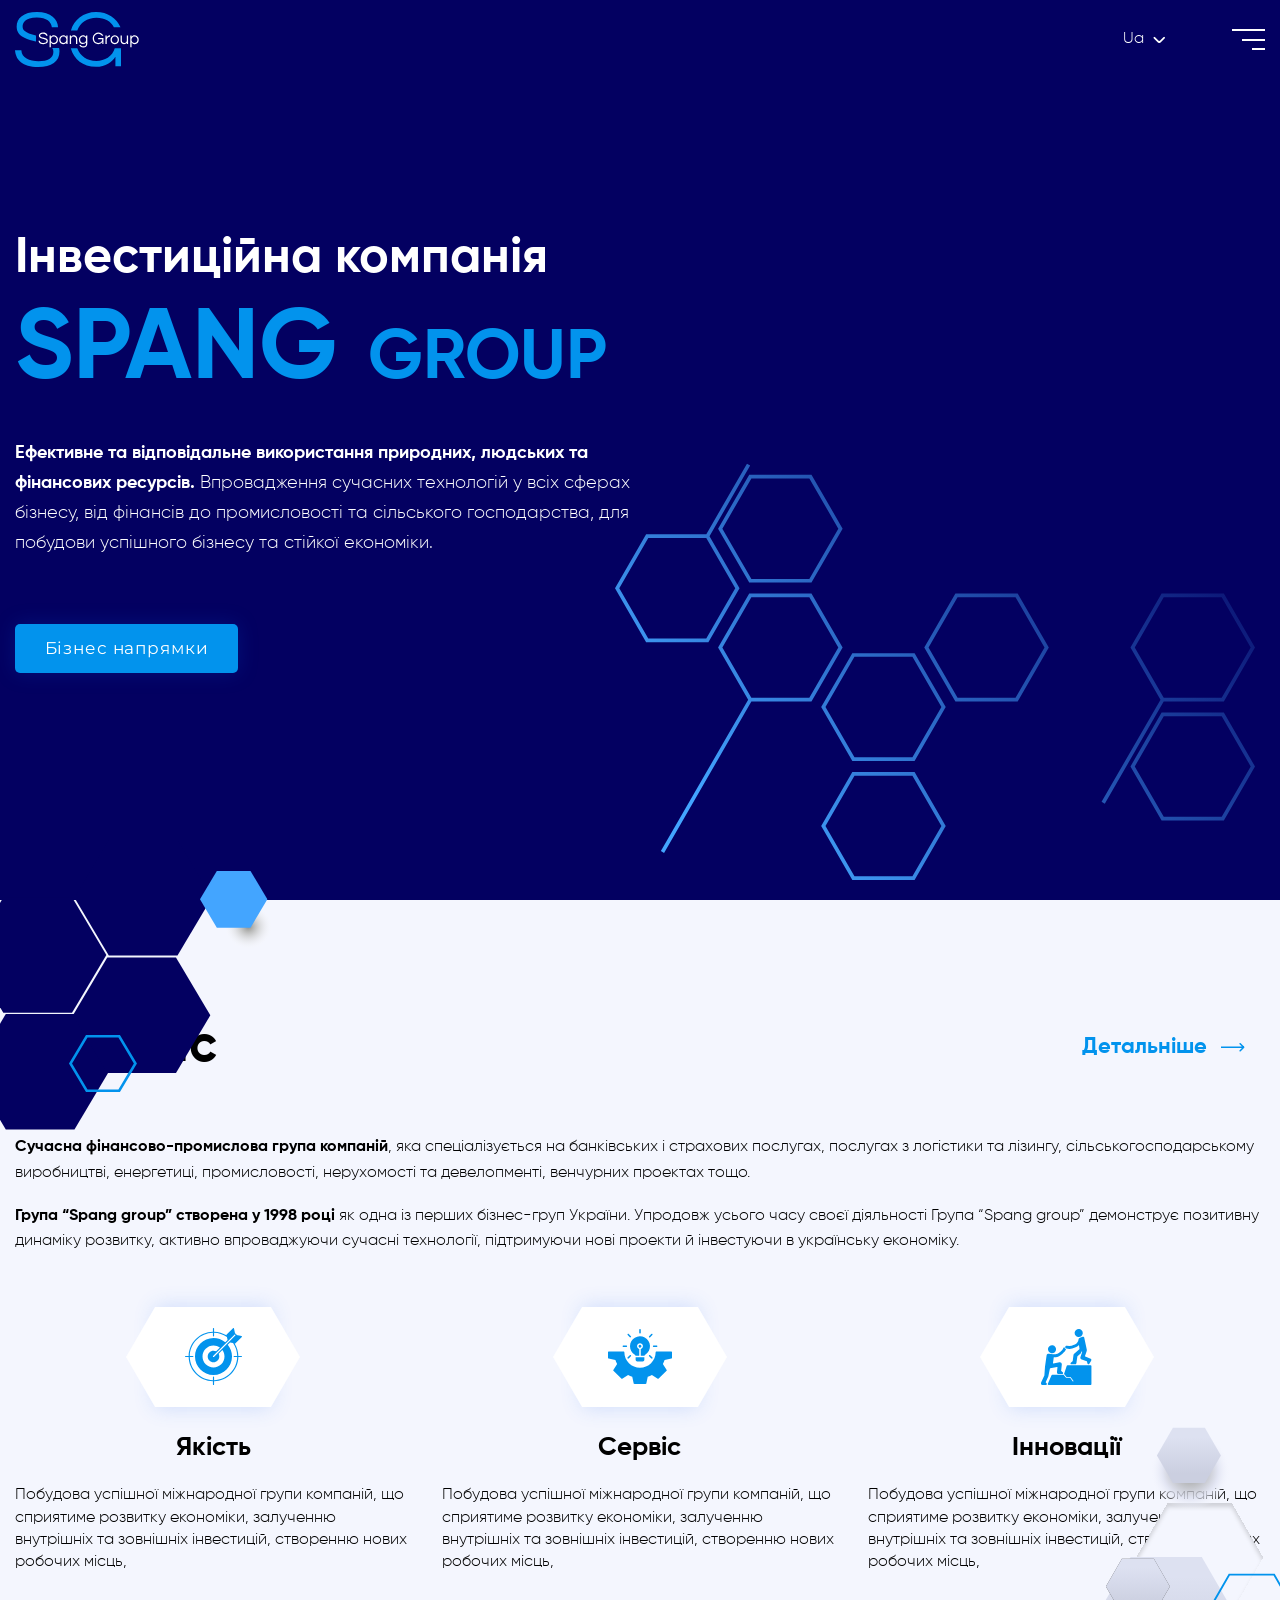
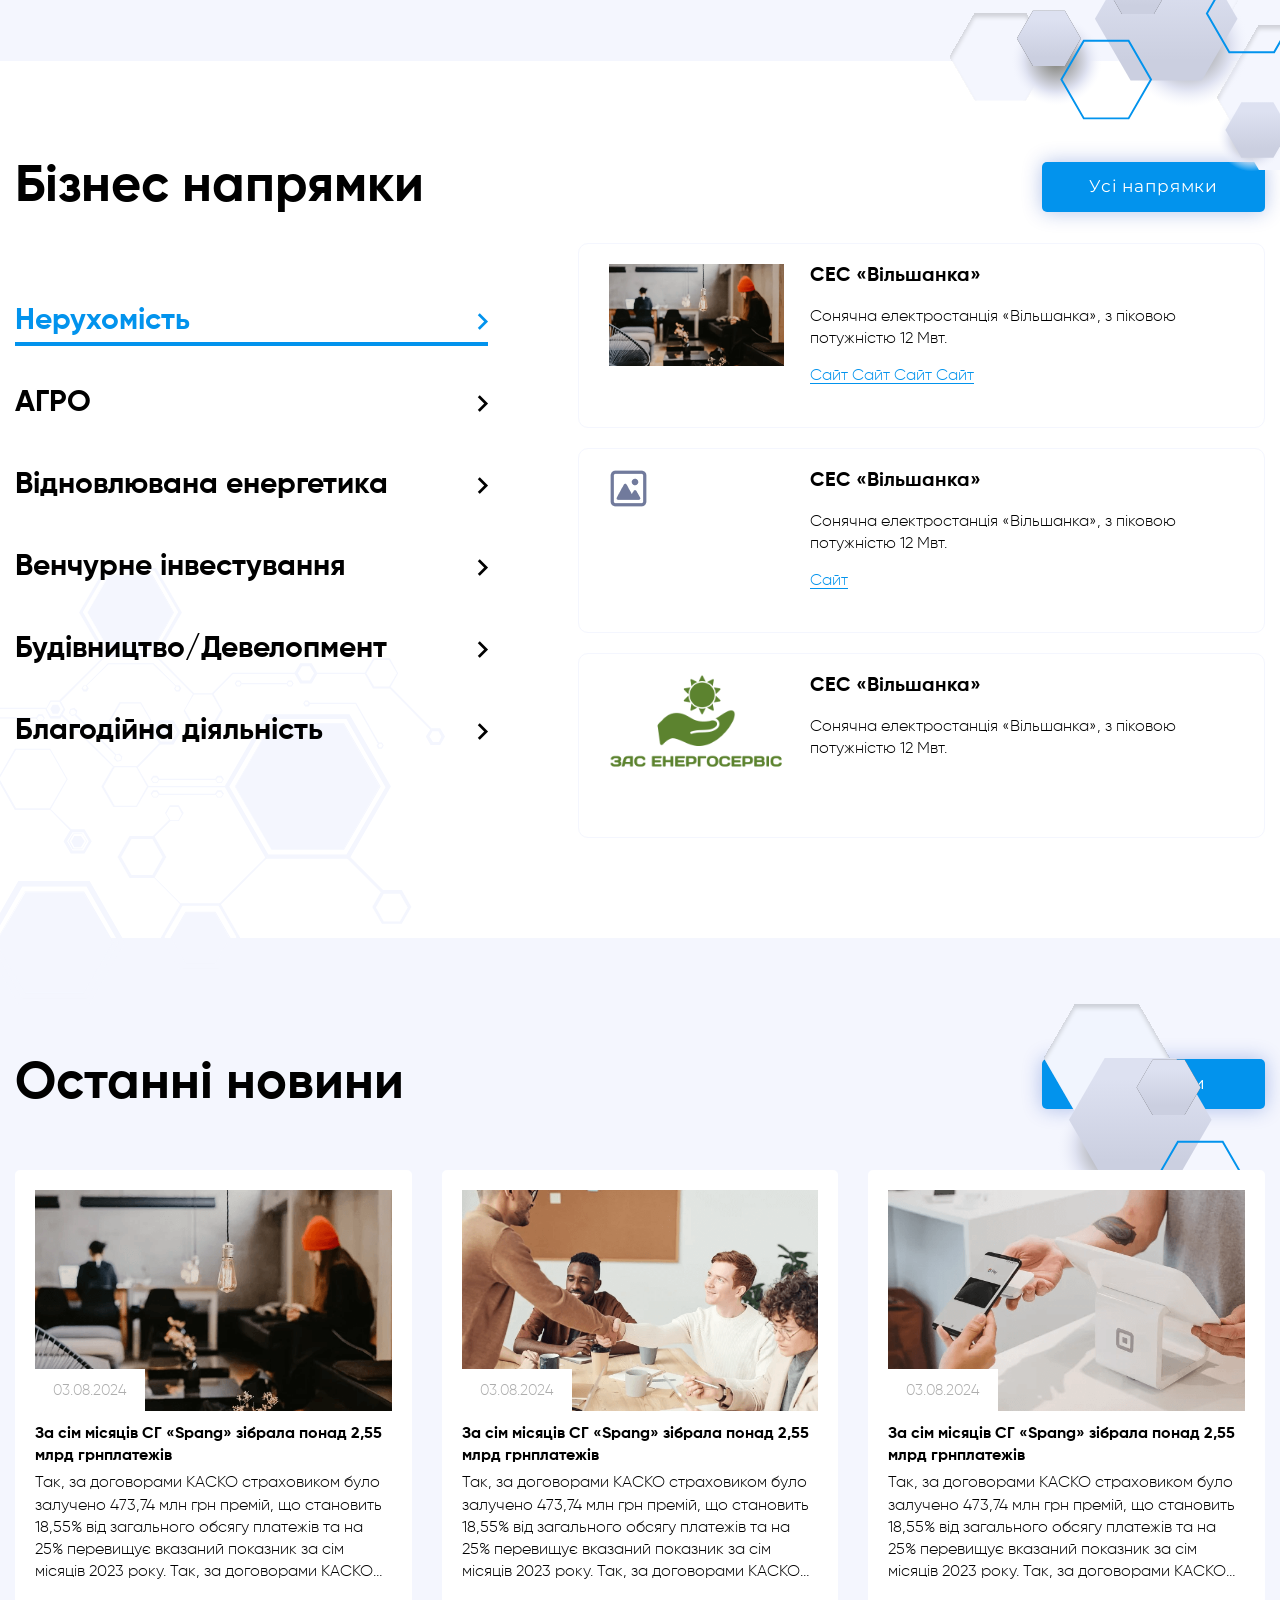
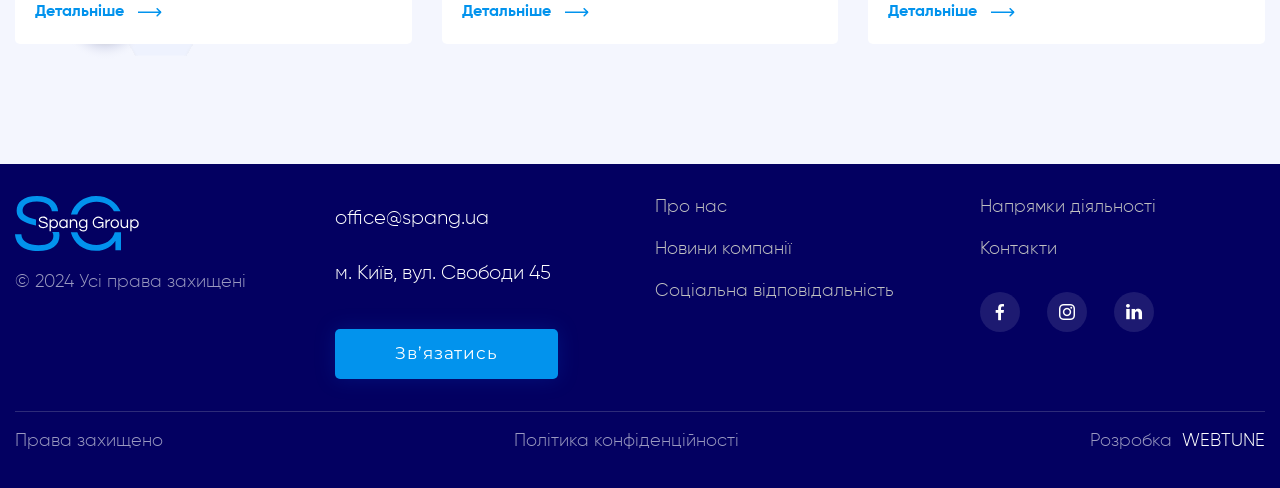
==== commit ed3d4cfe: "add file" ====
--- a/index.html
+++ b/index.html
@@ -123,7 +123,7 @@
             <div class="row m-row">
                 <div class="col-xl-4 col-lg-4 col-md-4 col-sm-12 col-xs-12 column">
                     <div class="benefit__item">
-                        <div class="benefit__img-wrap --relative d-flex align-center align-middle">
+                        <div class="benefit__img-wrap hexagon --relative d-flex align-center align-middle">
                             <img src="assets/img/benefit-1.svg" alt="benefit icon" class="benefit__img">
                         </div>
                         <div class="article__info">
@@ -139,7 +139,7 @@
                 </div>
                 <div class="col-xl-4 col-lg-4 col-md-4 col-sm-12 col-xs-12 column">
                     <div class="benefit__item">
-                        <div class="benefit__img-wrap --relative d-flex align-center align-middle">
+                        <div class="benefit__img-wrap hexagon --relative d-flex align-center align-middle">
                             <img src="assets/img/benefit-2.svg" alt="benefit icon" class="benefit__img">
                         </div>
                         <div class="article__info">
@@ -155,7 +155,7 @@
                 </div>
                 <div class="col-xl-4 col-lg-4 col-md-4 col-sm-12 col-xs-12 column">
                     <div class="benefit__item">
-                        <div class="benefit__img-wrap --relative d-flex align-center align-middle">
+                        <div class="benefit__img-wrap hexagon --relative d-flex align-center align-middle">
                             <img src="assets/img/benefit-3.svg" alt="benefit icon" class="benefit__img">
                         </div>
                         <div class="article__info">
@@ -174,7 +174,7 @@
     </section>
 
     <section class="s-directions bg --relative">
-        <img src="assets/img/decor-direction.svg" alt="" class="decor">
+        <img src="assets/img/decor-direction.svg" alt="" class="decor  decor-1">
         <div class="container">
             <div class="row s-directions__top">
                 <div class="col-xl-12 col-lg-12 col-md-12 col-sm-12 col-xs-12 d-flex align-middle align-justify">
--- a/assets/css/app.css
+++ b/assets/css/app.css
@@ -1,2 +1,2 @@
-html,body,div,applet,object,iframe,h1,h2,h3,h4,h5,h6,p,blockquote,pre,abbr,acronym,address,big,cite,code,del,dfn,em,img,ins,kbd,q,s,samp,small,strike,strong,sub,sup,tt,var,u,center,dl,dt,dd,ol,ul,li,p,fieldset,form,label,legend,table,caption,tbody,tfoot,thead,tr,th,td,article,aside,canvas,details,embed,figure,figcaption,footer,header,hgroup,menu,nav,output,ruby,section,summary,time,mark,audio,video,figure,body{margin:0;padding:0;border:0;font-family:'Gilroy', sans-serif;font-weight:400;vertical-align:baseline}article,aside,details,figcaption,figure,footer,header,hgroup,menu,nav,section{display:block}body{position:relative;font-family:'Gilroy', sans-serif;font-weight:400;background:#f4f6fe;color:#000}ol,ul{list-style:none;margin:0;padding:0}blockquote,q{quotes:none}blockquote:before,blockquote:after,q:before,q:after{content:''}table{border-collapse:collapse;border-spacing:0}*,*:before,*:after{-webkit-box-sizing:border-box;-moz-box-sizing:border-box;box-sizing:border-box}*{-webkit-tap-highlight-color:transparent !important;outline:none !important}@font-face{font-family:'Montserrat';src:url("../fonts/Montserrat-Regular.ttf") format("truetype");font-weight:normal;font-style:normal}@font-face{font-family:'Gilroy';src:url("../fonts/Gilroy-ExtraBold.ttf") format("truetype");font-weight:800;font-style:normal}@font-face{font-family:'Gilroy';src:url("../fonts/Gilroy-Bold.ttf") format("truetype");font-weight:700;font-style:normal}@font-face{font-family:'Gilroy';src:url("../fonts/Gilroy-Light.ttf") format("truetype");font-weight:300;font-style:normal}@font-face{font-family:'icomoon';src:url("../fonts/icomoon.eot");src:url("../fonts/icomoon.eot") format("embedded-opentype"),url("../fonts/icomoon.ttf") format("truetype"),url("../fonts/icomoon.woff") format("woff"),url("../fonts/icomoon.svg") format("svg");font-weight:normal;font-style:normal;font-display:block}[class^="icon-"],[class*=" icon-"]{font-family:'icomoon' !important;speak:never;font-style:normal;font-weight:normal;font-variant:normal;text-transform:none;line-height:1;-webkit-font-smoothing:antialiased;-moz-osx-font-smoothing:grayscale}.social{display:flex}.social__item+.social__item{margin-left:9px}.social__item a{height:50px;width:50px;background:#fff;border-radius:10px}.social__item a img{max-width:50%}.social__item a i{font-size:24px;color:#ffffff}.text-right{text-align:right}.text-center{text-align:center}.text-left{text-align:left}.text-justify{text-align:justify}.text-uppercase{text-transform:uppercase}.text-light{font-weight:300}.text-regular{font-weight:400}.text-medium{font-weight:500}.text-semibold{font-weight:600}.text-bold{font-weight:700}.text-xl{font-size:60px;font-size:-webkit-calc(40px + (60 - 40) * ((100vw - 300px) / (1920 - 300)));font-size:-moz-calc(40px + (60 - 40) * ((100vw - 300px) / (1920 - 300)));font-size:calc(40px + (60 - 40) * ((100vw - 300px) / (1920 - 300)));line-height:1}.text-l{font-size:30px;font-size:-webkit-calc(20px + (30 - 20) * ((100vw - 300px) / (1920 - 300)));font-size:-moz-calc(20px + (30 - 20) * ((100vw - 300px) / (1920 - 300)));font-size:calc(20px + (30 - 20) * ((100vw - 300px) / (1920 - 300)));line-height:1.3}.text-m{font-size:18px;font-size:-webkit-calc(16px + (18 - 16) * ((100vw - 300px) / (1920 - 300)));font-size:-moz-calc(16px + (18 - 16) * ((100vw - 300px) / (1920 - 300)));font-size:calc(16px + (18 - 16) * ((100vw - 300px) / (1920 - 300)));line-height:1.3}.text-s{font-size:17px;font-size:-webkit-calc(14px + (17 - 14) * ((100vw - 300px) / (1920 - 300)));font-size:-moz-calc(14px + (17 - 14) * ((100vw - 300px) / (1920 - 300)));font-size:calc(14px + (17 - 14) * ((100vw - 300px) / (1920 - 300)));line-height:1.4}.icon-ar-top:before{content:"\e907"}.icon-placeholder:before{content:"\e908"}.icon-message:before{content:"\e909"}.icon-phone:before{content:"\e90a"}.icon-ar-right:before{content:"\e905"}.icon-ar-left:before{content:"\e906"}.icon-ar-bottom:before{content:"\e904"}.icon-ar-btn-right:before{content:"\e900"}.icon-facebook:before{content:"\e901"}.icon-instagram:before{content:"\e902"}.icon-linkedin:before{content:"\e903"}.overflow-hidden{overflow:hidden}.html.overflow-menu{overflow:hidden}html.overflow-hidden body{overflow:hidden}html:not(.touch-screen)::-webkit-scrollbar,html:not(.touch-screen) *::-webkit-scrollbar{width:6px;height:6px}html:not(.touch-screen)::-webkit-scrollbar-track,html:not(.touch-screen) *::-webkit-scrollbar-track{background-color:#eee}html:not(.touch-screen)::-webkit-scrollbar-thumb,html:not(.touch-screen) *::-webkit-scrollbar-thumb{background-color:#0293ED !important}.lg-actions .lg-next,.lg-actions .lg-prev{background-color:transparent !important;color:#fff !important}.lg-autoplay-button{display:none !important}html{overflow-y:scroll}body .hide-scrollbar,html .hide-scrollbar{scrollbar-width:none}body .hide-scrollbar::-webkit-scrollbar,html .hide-scrollbar::-webkit-scrollbar{display:none}img::selection{background-color:transparent}.default-icon{width:100%}.default-icon img{height:100%;width:100%;object-fit:cover;object-position:center}.--relative{position:relative}a{text-decoration:none;color:inherit;cursor:pointer;-webkit-font-smoothing:antialiased}img{display:block;max-width:100%}.overlap{position:relative;z-index:3}body.overflow-hidden{overflow:hidden}.body-padding{height:119px}@media (max-width: 767px){.body-padding{height:85px}}.section{overflow:hidden;position:relative}.main{overflow:hidden}.main-wrapper{z-index:1}.swiper-container{margin-left:auto;margin-right:auto;position:relative;overflow:hidden;list-style:none;padding:0;z-index:1;width:100%;height:100%;opacity:0}.swiper-container.swiper-initialized{opacity:1}.swiper-container:not(.swiper-no-swiping){cursor:url(../img/drag.png) 16 9,ew-resize}.swiper-button__wrap{cursor:auto}@media (min-width: 767px){.swiper-button__wrap.top{position:absolute;top:3%;right:15px}}@media (max-width: 767px){.swiper-button__wrap.top{position:relative;width:100%;-webkit-box-pack:justify;-webkit-justify-content:space-between;-ms-flex-pack:justify;justify-content:space-between;margin-top:40px}}.swiper-button__wrap.top .swiper-button-next,.swiper-button__wrap.top .swiper-button-prev{color:#000000}.swiper-button__wrap.top .swiper-button-next i,.swiper-button__wrap.top .swiper-button-prev i{color:#000000}.swiper-button__wrap.top .swiper-button-next{padding-left:24px}.swiper-button__wrap.top .swiper-button-prev{padding-right:24px}.swiper-button__wrap.top .swiper-button-prev:before{content:'';height:13px;width:1px;background-color:rgba(0,0,0,0.2);position:absolute;top:50%;right:0;transform:translateY(-50%)}@media (max-width: 767px){.swiper-button__wrap.top .swiper-button-prev:before{display:none}}.swiper-button-next,.swiper-button-prev{-webkit-transition:all .4s ease-out;-moz-transition:all .4s ease-out;-o-transition:all .4s ease-out;transition:all .4s ease-out;width:auto;height:auto;border:none;color:#fff}.swiper-button-next i,.swiper-button-prev i{font-size:12px;font-weight:300;color:#fff;-webkit-transition:all .5s ease-out;-moz-transition:all .5s ease-out;-o-transition:all .5s ease-out;transition:all .5s ease-out}.swiper-button-next:after,.swiper-button-prev:after{display:none}.swiper-button-next i{padding-left:8px}.swiper-button-next:hover i{transform:translateX(10px)}.swiper-button-prev i{padding-right:8px}.swiper-button-prev:before{content:'';height:13px;width:1px;background-color:rgba(255,255,255,0.2);position:absolute;top:50%;right:0;transform:translateY(-50%)}.swiper-button-prev:hover i{transform:translateX(-10px)}.swiper-pagination-progressbar{position:relative;top:auto}.swiper-pagination.swiper-pagination-horizontal{background:#EDEDF0;height:5px;border-radius:2px}.swiper-pagination-progressbar .swiper-pagination-progressbar-fill{background:linear-gradient(88.24deg, #CFCFCF 0%, #938C89 100%)}.top-link{transition:all .25s ease-in-out;position:fixed;bottom:60px;right:60px;z-index:10;cursor:pointer;border-radius:10px;padding:.25em;width:64px;height:64px;background:linear-gradient(88.24deg, #CFCFCF 0%, #938C89 100%);display:flex;align-items:center;justify-content:center}@media (max-width: 767px){.top-link{width:45px;height:45px;right:15px;bottom:15px}}.top-link.show{visibility:visible;opacity:1}.top-link.hide{visibility:hidden;opacity:0}.top-link i{font-size:24px;font-size:-webkit-calc(16px + (24 - 16) * ((100vw - 300px) / (1920 - 300)));font-size:-moz-calc(16px + (24 - 16) * ((100vw - 300px) / (1920 - 300)));font-size:calc(16px + (24 - 16) * ((100vw - 300px) / (1920 - 300)));color:#ffff}.top-link .screen-reader-text{position:absolute;clip-path:inset(50%);margin:-1px;border:0;padding:0;width:1px;height:1px;overflow:hidden;word-wrap:normal !important;clip:rect(1px, 1px, 1px, 1px)}.fade-in{animation:fade-in 0.35s cubic-bezier(0.165, 0.84, 0.44, 1)}.animate-in{animation:modalIn 0.7s cubic-bezier(0.165, 0.84, 0.44, 1);animation-iteration-count:1}.animate-away{animation:modalAway 1.4s cubic-bezier(0.165, 0.84, 0.44, 1);animation-iteration-count:1}@-webkit-keyframes modalIn{0%{transform:translateY(200%);opacity:0}100%{transform:translateY(0%);opacity:1}}@keyframes modalIn{0%{transform:translateY(200%);opacity:0}100%{transform:translateY(0%);opacity:1}}@-webkit-keyframes modalAway{0%{transform:translateY(0%)}100%{transform:translateY(200%)}}@keyframes modalAway{0%{transform:translateY(0%)}100%{transform:translateY(200%)}}@keyframes fade-in{0%{opacity:0}100%{opacity:1}}@keyframes fadeEffect{from{opacity:0}to{opacity:1}}.dashed{-webkit-animation:dash 8s linear infinite;animation:dash 8s linear infinite}.dashed__box{transform:rotate(90deg);left:20px;top:15px;position:relative}@keyframes dash{from{stroke-dashoffset:200}to{stroke-dashoffset:0}}@-webkit-keyframes dash{from{stroke-dashoffset:200}to{stroke-dashoffset:0}}.animation{opacity:1;-webkit-transition:all 0.5s;-o-transition:all 0.5s;transition:all 0.5s}.animation.animated{opacity:1}.header{top:0;left:0;width:100%;position:fixed;background:#030061;z-index:10;visibility:visible;opacity:1;-webkit-transition:all .5s ease-out;-moz-transition:all .5s ease-out;-o-transition:all .5s ease-out;transition:all .5s ease-out;padding:12px 0 52px 0}@media (max-width: 767px){.header{padding:13px 0}}.header .logo__wrap{width:132px;height:55px}.header .lang{position:absolute;display:inline;pointer-events:none;visibility:hidden;opacity:0;transition:.3s;-webkit-transform:translate(-50%, 20px);transform:translate(-50%, 20px);left:50%;top:100%;padding:9px 14px;border-radius:5px;box-shadow:0px 4px 20px 0px rgba(160,160,160,0.25)}@media (max-width: 767px){.header .lang{-webkit-transform:none;transform:none;left:1px}}.header .lang__current{position:relative;cursor:pointer}.header .lang__current a,.header .lang__current i{font-weight:400;transition:all .5s ease}.header .lang__current i{font-size:7px;padding-left:9.41px;color:#fff}.header .lang li:not(.header .lang li:last-child){padding-bottom:10px}.header .lang__wrap{margin-right:67.06px}.header .lang__wrap a{color:#fff;font-size:17px;font-size:-webkit-calc(14px + (17 - 14) * ((100vw - 300px) / (1920 - 300)));font-size:-moz-calc(14px + (17 - 14) * ((100vw - 300px) / (1920 - 300)));font-size:calc(14px + (17 - 14) * ((100vw - 300px) / (1920 - 300)));-webkit-transition:all .5s ease-out;-moz-transition:all .5s ease-out;-o-transition:all .5s ease-out;transition:all .5s ease-out}.header .lang__wrap.open .lang{pointer-events:all;visibility:visible;opacity:1;-webkit-transform:translate(-50%, 10px);transform:translate(-50%, 10px);z-index:5}@media (max-width: 767px){.header .lang__wrap.open .lang{-webkit-transform:none;left:1px;top:calc(100% - 26px)}}.header .burger{display:flex;cursor:pointer;width:100%;height:100%;justify-content:space-between;flex-direction:column;-webkit-transition:all .3s ease-out;-moz-transition:all .3s ease-out;-o-transition:all .3s ease-out;transition:all .3s ease-out}.header .burger__wrap{width:33px;height:21px;display:flex}.header .burger__wrap.active .burger span{width:100%}.header .burger__wrap.active .burger span:nth-child(1){transform:translateY(10px) rotate(45deg)}.header .burger__wrap.active .burger span:nth-child(2){opacity:0}.header .burger__wrap.active .burger span:nth-child(3){transform:translateY(-10px) rotate(-45deg)}.header .burger>span{height:2px;background-color:#fff;border-radius:0;-webkit-transition:all .5s ease-out;-moz-transition:all .5s ease-out;-o-transition:all .5s ease-out;transition:all .5s ease-out;z-index:999}.header .burger>span:nth-child(2),.header .burger>span:nth-child(3){margin-left:auto}.header .burger>span:nth-child(2){width:calc(100% - 10px)}.header .burger>span:nth-child(3){width:calc(100% - 20px)}.header .navbar{position:fixed;z-index:-1;top:115px;left:0;width:100%;height:auto;-webkit-transition:all .5s ease-out;-moz-transition:all .5s ease-out;-o-transition:all .5s ease-out;transition:all .5s ease-out;background-color:#030061;padding-block:1.25rem;opacity:0;visibility:hidden;-webkit-transform:translateY(-100%);transform:translateY(-100%)}@media (max-width: 767px){.header .navbar{top:80px}}.header .navbar.is-visible{opacity:1;visibility:visible;-webkit-transform:translateY(0%);transform:translateY(0%)}@media (min-width: 991px){.header .navbar .menu{display:flex;justify-content:center;width:100%;max-width:1305px;margin:0 auto}}@media (max-width: 991px){.header .navbar .menu{margin:0;text-align:center}}.header .navbar .menu-item{margin:0 20px}@media (max-width: 991px){.header .navbar .menu-item{padding:0;display:block;height:auto}}@media (max-width: 991px){.header .navbar .menu-item+.menu-item{margin:0}}.header .navbar .menu-item a{font-weight:400;font-size:25px;line-height:1.2;color:#fff;-webkit-transition:all .5s ease-out;-moz-transition:all .5s ease-out;-o-transition:all .5s ease-out;transition:all .5s ease-out;position:relative;display:block}@media (max-width: 991px){.header .navbar .menu-item a{padding:25px 15px}}.footer{background:#030061;position:relative}.footer .logo__link{display:block;margin-bottom:20px}.footer .logo__text{color:#ffffff;font-size:20px}@media (max-width: 767px){.footer .logo__wrap{margin-bottom:32px;width:auto;height:auto}}@media (max-width: 767px){.footer-item:not(.footer-item:last-child){margin-bottom:0}}.footer-item__heading{margin-bottom:20px;color:#0293ED;font-size:18px}.footer__main{padding:32px 0}.footer__bottom{padding:18px 0 36px 0;border-top:1px solid rgba(215,215,215,0.2)}@media (max-width: 767px){.footer__bottom{text-align:center;padding:24px 0}}.footer .menu{display:grid;grid-template-columns:50% 50%;gap:20px}.footer .menu__heading{background:linear-gradient(88.24deg, #CFCFCF 0%, #938C89 100%);-webkit-background-clip:text;-webkit-text-fill-color:transparent;font-size:24px;margin-bottom:25px}.footer .menu-item a{font-size:18px;color:#C1C1C1}.footer .btn-primary{margin-top:33px;max-width:223px}.footer .contact-item+.contact-item{margin-top:10px}.footer .contact-item a{font-size:20px;line-height:2.25;color:#fff}.footer .social{margin-left:calc(50% + 20px);margin-top:-10px}.footer .social-item+.social-item{margin-left:27px}.footer .social-item a{width:40px;height:40px;border-radius:100%;background:rgba(255,255,255,0.1)}.footer .social-item a i{color:#fff;-webkit-transition:all .4s ease-out;-moz-transition:all .4s ease-out;-o-transition:all .4s ease-out;transition:all .4s ease-out}.footer .social-item a:hover i{color:#0293ed}@media (min-width: 767px){.footer .develop{-webkit-box-pack:end;-webkit-justify-content:flex-end;-ms-flex-pack:end;justify-content:flex-end}}@media (max-width: 767px){.footer .develop{-webkit-box-pack:center;-webkit-justify-content:center;-ms-flex-pack:center;justify-content:center;margin-top:24px}}.footer .develop__link,.footer .develop__text{font-size:18px}.footer .develop__text{color:rgba(255,255,255,0.6)}.footer .develop__link{text-transform:uppercase;color:#fff;padding-left:10px}.footer .copyright{font-size:18px;color:rgba(255,255,255,0.6)}.top-link{transition:all .25s ease-in-out;position:fixed;bottom:60px;right:60px;z-index:10;cursor:pointer;border-radius:10px;padding:.25em;width:64px;height:64px;background:linear-gradient(88.24deg, #CFCFCF 0%, #938C89 100%);display:flex;align-items:center;justify-content:center}@media (max-width: 767px){.top-link{width:45px;height:45px;right:15px;bottom:15px}}.top-link.show{visibility:visible;opacity:1}.top-link.hide{visibility:hidden;opacity:0}.top-link i{font-size:24px;font-size:-webkit-calc(16px + (24 - 16) * ((100vw - 300px) / (1920 - 300)));font-size:-moz-calc(16px + (24 - 16) * ((100vw - 300px) / (1920 - 300)));font-size:calc(16px + (24 - 16) * ((100vw - 300px) / (1920 - 300)));color:#ffff}.top-link .screen-reader-text{position:absolute;clip-path:inset(50%);margin:-1px;border:0;padding:0;width:1px;height:1px;overflow:hidden;word-wrap:normal !important;clip:rect(1px, 1px, 1px, 1px)}.d-none{display:none !important}.d-block{display:block !important}.d-inline-block{display:inline-block !important}@media (min-width: 576px){.d-sm-block{display:block !important}.d-sm-none{display:none !important}.d-sm-flex{display:flex !important}.d-sm-inline-block{display:inline-block !important}}@media (min-width: 768px){.d-md-block{display:block !important}.d-md-none{display:none !important}.d-md-flex{display:flex !important;display:-webkit-box;display:-webkit-flex;display:-ms-flexbox;display:flex;-webkit-flex-flow:row wrap;flex-flow:row wrap}.d-md-inline-block{display:inline-block !important}}@media (min-width: 992px){.d-lg-block{display:block !important}.d-lg-none{display:none !important}.d-lg-flex{display:flex !important}.d-lg-inline-block{display:inline-block !important}}@media (min-width: 1200px){.d-xl-block{display:block !important}.d-xl-none{display:none !important}.d-xl-flex{display:flex !important}.d-xl-inline-block{display:inline-block !important}}.container{width:100%;max-width:1305px;margin:auto;padding:0 15px}.container-fluid{width:100%;padding-right:15px;padding-left:15px;margin-right:auto;margin-left:auto}@media (max-width: 767px){.container-fluid{padding-right:15px;padding-left:15px}}.row{display:-webkit-box;display:-webkit-flex;display:-ms-flexbox;display:flex;-webkit-flex-flow:row wrap;flex-flow:row wrap}.d-flex{display:-webkit-box;display:-webkit-flex;display:-ms-flexbox;display:flex;-webkit-flex-flow:row wrap;flex-flow:row wrap}.m-auto{display:block;margin:auto}.m-row{margin:0 -15px}.mb-40{margin-bottom:40px}.p-0{padding:0}.pl-20{padding-left:20px}@media (max-width: 767px){.pl-20{padding-left:12px}}.mb-180{margin-bottom:180px}@media (max-width: 991px){.mb-180{margin-bottom:100px}}.mb-32{margin-bottom:32px}@media (max-width: 575px){.mb-32{margin-bottom:24px}}.mb-20{margin-bottom:20px}.column{padding:0 15px;position:relative}.align-self-middle{-webkit-align-self:center;align-self:center}.align-self-end{-webkit-align-self:flex-end;align-self:flex-end}.align-center{-webkit-box-pack:center;-webkit-justify-content:center;-ms-flex-pack:center;justify-content:center}.align-spaced{-webkit-justify-content:space-around;justify-content:space-around}.align-evenly{-webkit-box-pack:space-evenly;-ms-flex-pack:space-evenly;justify-content:space-evenly}.align-middle{-webkit-box-align:center;-webkit-align-items:center;-ms-flex-align:center;align-items:center}.align-justify{-webkit-box-pack:justify;-webkit-justify-content:space-between;-ms-flex-pack:justify;justify-content:space-between}.align-right{-webkit-box-pack:end;-webkit-justify-content:flex-end;-ms-flex-pack:end;justify-content:flex-end}.align-left{-webkit-box-pack:start;-webkit-justify-content:flex-start;-ms-flex-pack:start;justify-content:flex-start}.align-end{-webkit-box-align:end;-ms-flex-align:end;align-items:flex-end}.align-start{-webkit-box-align:end;-ms-flex-align:end;align-items:flex-start}.align-self-bottom{-webkit-align-self:flex-end;-ms-flex-item-align:end;align-self:flex-end}.align-content-justify{-ms-flex-line-pack:justify;align-content:space-between}.col-xs-1{-webkit-box-flex:0;-webkit-flex:0 0 8.333333%;-ms-flex:0 0 8.333333%;flex:0 0 8.333333%;max-width:8.333333%}.col-xs-2{-webkit-box-flex:0;-webkit-flex:0 0 16.666666%;-ms-flex:0 0 16.666666%;flex:0 0 16.666666%;max-width:16.666666%}.col-xs-3{-webkit-box-flex:0;-webkit-flex:0 0 24.999999%;-ms-flex:0 0 24.999999%;flex:0 0 24.999999%;max-width:24.999999%}.col-xs-4{-webkit-box-flex:0;-webkit-flex:0 0 33.333332%;-ms-flex:0 0 33.333332%;flex:0 0 33.333332%;max-width:33.333332%}.col-xs-5{-webkit-box-flex:0;-webkit-flex:0 0 41.666665%;-ms-flex:0 0 41.666665%;flex:0 0 41.666665%;max-width:41.666665%}.col-xs-6{-webkit-box-flex:0;-webkit-flex:0 0 49.999998%;-ms-flex:0 0 49.999998%;flex:0 0 49.999998%;max-width:49.999998%}.col-xs-7{-webkit-box-flex:0;-webkit-flex:0 0 58.333331%;-ms-flex:0 0 58.333331%;flex:0 0 58.333331%;max-width:58.333331%}.col-xs-8{-webkit-box-flex:0;-webkit-flex:0 0 66.666664%;-ms-flex:0 0 66.666664%;flex:0 0 66.666664%;max-width:66.666664%}.col-xs-9{-webkit-box-flex:0;-webkit-flex:0 0 74.999997%;-ms-flex:0 0 74.999997%;flex:0 0 74.999997%;max-width:74.999997%}.col-xs-10{-webkit-box-flex:0;-webkit-flex:0 0 83.33333%;-ms-flex:0 0 83.33333%;flex:0 0 83.33333%;max-width:83.33333%}.col-xs-11{-webkit-box-flex:0;-webkit-flex:0 0 91.666663%;-ms-flex:0 0 91.666663%;flex:0 0 91.666663%;max-width:91.666663%}.col-xs-12{-webkit-box-flex:0;-webkit-flex:0 0 99.999996%;-ms-flex:0 0 99.999996%;flex:0 0 99.999996%;max-width:99.999996%}@media (min-width: 576px){.col-sm-1{-webkit-box-flex:0;-webkit-flex:0 0 8.333333%;-ms-flex:0 0 8.333333%;flex:0 0 8.333333%;max-width:8.333333%}.col-sm-2{-webkit-box-flex:0;-webkit-flex:0 0 16.666666%;-ms-flex:0 0 16.666666%;flex:0 0 16.666666%;max-width:16.666666%}.col-sm-3{-webkit-box-flex:0;-webkit-flex:0 0 24.999999%;-ms-flex:0 0 24.999999%;flex:0 0 24.999999%;max-width:24.999999%}.col-sm-4{-webkit-box-flex:0;-webkit-flex:0 0 33.333332%;-ms-flex:0 0 33.333332%;flex:0 0 33.333332%;max-width:33.333332%}.col-sm-5{-webkit-box-flex:0;-webkit-flex:0 0 41.666665%;-ms-flex:0 0 41.666665%;flex:0 0 41.666665%;max-width:41.666665%}.col-sm-6{-webkit-box-flex:0;-webkit-flex:0 0 49.999998%;-ms-flex:0 0 49.999998%;flex:0 0 49.999998%;max-width:49.999998%}.col-sm-7{-webkit-box-flex:0;-webkit-flex:0 0 58.333331%;-ms-flex:0 0 58.333331%;flex:0 0 58.333331%;max-width:58.333331%}.col-sm-8{-webkit-box-flex:0;-webkit-flex:0 0 66.666664%;-ms-flex:0 0 66.666664%;flex:0 0 66.666664%;max-width:66.666664%}.col-sm-9{-webkit-box-flex:0;-webkit-flex:0 0 74.999997%;-ms-flex:0 0 74.999997%;flex:0 0 74.999997%;max-width:74.999997%}.col-sm-10{-webkit-box-flex:0;-webkit-flex:0 0 83.33333%;-ms-flex:0 0 83.33333%;flex:0 0 83.33333%;max-width:83.33333%}.col-sm-11{-webkit-box-flex:0;-webkit-flex:0 0 91.666663%;-ms-flex:0 0 91.666663%;flex:0 0 91.666663%;max-width:91.666663%}.col-sm-12{-webkit-box-flex:0;-webkit-flex:0 0 99.999996%;-ms-flex:0 0 99.999996%;flex:0 0 99.999996%;max-width:99.999996%}}@media (min-width: 768px){.col-md-1{-webkit-box-flex:0;-webkit-flex:0 0 8.333333%;-ms-flex:0 0 8.333333%;flex:0 0 8.333333%;max-width:8.333333%}.col-md-2{-webkit-box-flex:0;-webkit-flex:0 0 16.666666%;-ms-flex:0 0 16.666666%;flex:0 0 16.666666%;max-width:16.666666%}.col-md-3{-webkit-box-flex:0;-webkit-flex:0 0 24.999999%;-ms-flex:0 0 24.999999%;flex:0 0 24.999999%;max-width:24.999999%}.col-md-4{-webkit-box-flex:0;-webkit-flex:0 0 33.333332%;-ms-flex:0 0 33.333332%;flex:0 0 33.333332%;max-width:33.333332%}.col-md-5{-webkit-box-flex:0;-webkit-flex:0 0 41.666665%;-ms-flex:0 0 41.666665%;flex:0 0 41.666665%;max-width:41.666665%}.col-md-6{-webkit-box-flex:0;-webkit-flex:0 0 49.999998%;-ms-flex:0 0 49.999998%;flex:0 0 49.999998%;max-width:49.999998%}.col-md-7{-webkit-box-flex:0;-webkit-flex:0 0 58.333331%;-ms-flex:0 0 58.333331%;flex:0 0 58.333331%;max-width:58.333331%}.col-md-8{-webkit-box-flex:0;-webkit-flex:0 0 66.666664%;-ms-flex:0 0 66.666664%;flex:0 0 66.666664%;max-width:66.666664%}.col-md-9{-webkit-box-flex:0;-webkit-flex:0 0 74.999997%;-ms-flex:0 0 74.999997%;flex:0 0 74.999997%;max-width:74.999997%}.col-md-10{-webkit-box-flex:0;-webkit-flex:0 0 83.33333%;-ms-flex:0 0 83.33333%;flex:0 0 83.33333%;max-width:83.33333%}.col-md-11{-webkit-box-flex:0;-webkit-flex:0 0 91.666663%;-ms-flex:0 0 91.666663%;flex:0 0 91.666663%;max-width:91.666663%}.col-md-12{-webkit-box-flex:0;-webkit-flex:0 0 99.999996%;-ms-flex:0 0 99.999996%;flex:0 0 99.999996%;max-width:99.999996%}}@media (min-width: 992px){.col-lg-1{-webkit-box-flex:0;-webkit-flex:0 0 8.333333%;-ms-flex:0 0 8.333333%;flex:0 0 8.333333%;max-width:8.333333%}.col-lg-2{-webkit-box-flex:0;-webkit-flex:0 0 16.666666%;-ms-flex:0 0 16.666666%;flex:0 0 16.666666%;max-width:16.666666%}.col-lg-3{-webkit-box-flex:0;-webkit-flex:0 0 24.999999%;-ms-flex:0 0 24.999999%;flex:0 0 24.999999%;max-width:24.999999%}.col-lg-4{-webkit-box-flex:0;-webkit-flex:0 0 33.333332%;-ms-flex:0 0 33.333332%;flex:0 0 33.333332%;max-width:33.333332%}.col-lg-5{-webkit-box-flex:0;-webkit-flex:0 0 41.666665%;-ms-flex:0 0 41.666665%;flex:0 0 41.666665%;max-width:41.666665%}.col-lg-6{-webkit-box-flex:0;-webkit-flex:0 0 49.999998%;-ms-flex:0 0 49.999998%;flex:0 0 49.999998%;max-width:49.999998%}.col-lg-7{-webkit-box-flex:0;-webkit-flex:0 0 58.333331%;-ms-flex:0 0 58.333331%;flex:0 0 58.333331%;max-width:58.333331%}.col-lg-8{-webkit-box-flex:0;-webkit-flex:0 0 66.666664%;-ms-flex:0 0 66.666664%;flex:0 0 66.666664%;max-width:66.666664%}.col-lg-9{-webkit-box-flex:0;-webkit-flex:0 0 74.999997%;-ms-flex:0 0 74.999997%;flex:0 0 74.999997%;max-width:74.999997%}.col-lg-10{-webkit-box-flex:0;-webkit-flex:0 0 83.33333%;-ms-flex:0 0 83.33333%;flex:0 0 83.33333%;max-width:83.33333%}.col-lg-11{-webkit-box-flex:0;-webkit-flex:0 0 91.666663%;-ms-flex:0 0 91.666663%;flex:0 0 91.666663%;max-width:91.666663%}.col-lg-12{-webkit-box-flex:0;-webkit-flex:0 0 99.999996%;-ms-flex:0 0 99.999996%;flex:0 0 99.999996%;max-width:99.999996%}}@media (min-width: 1200px){.col-xl-1{-webkit-box-flex:0;-webkit-flex:0 0 8.333333%;-ms-flex:0 0 8.333333%;flex:0 0 8.333333%;max-width:8.333333%}.col-xl-2{-webkit-box-flex:0;-webkit-flex:0 0 16.666666%;-ms-flex:0 0 16.666666%;flex:0 0 16.666666%;max-width:16.666666%}.col-xl-3{-webkit-box-flex:0;-webkit-flex:0 0 24.999999%;-ms-flex:0 0 24.999999%;flex:0 0 24.999999%;max-width:24.999999%}.col-xl-4{-webkit-box-flex:0;-webkit-flex:0 0 33.333332%;-ms-flex:0 0 33.333332%;flex:0 0 33.333332%;max-width:33.333332%}.col-xl-5{-webkit-box-flex:0;-webkit-flex:0 0 41.666665%;-ms-flex:0 0 41.666665%;flex:0 0 41.666665%;max-width:41.666665%}.col-xl-6{-webkit-box-flex:0;-webkit-flex:0 0 49.999998%;-ms-flex:0 0 49.999998%;flex:0 0 49.999998%;max-width:49.999998%}.col-xl-7{-webkit-box-flex:0;-webkit-flex:0 0 58.333331%;-ms-flex:0 0 58.333331%;flex:0 0 58.333331%;max-width:58.333331%}.col-xl-8{-webkit-box-flex:0;-webkit-flex:0 0 66.666664%;-ms-flex:0 0 66.666664%;flex:0 0 66.666664%;max-width:66.666664%}.col-xl-9{-webkit-box-flex:0;-webkit-flex:0 0 74.999997%;-ms-flex:0 0 74.999997%;flex:0 0 74.999997%;max-width:74.999997%}.col-xl-10{-webkit-box-flex:0;-webkit-flex:0 0 83.33333%;-ms-flex:0 0 83.33333%;flex:0 0 83.33333%;max-width:83.33333%}.col-xl-11{-webkit-box-flex:0;-webkit-flex:0 0 91.666663%;-ms-flex:0 0 91.666663%;flex:0 0 91.666663%;max-width:91.666663%}.col-xl-12{-webkit-box-flex:0;-webkit-flex:0 0 99.999996%;-ms-flex:0 0 99.999996%;flex:0 0 99.999996%;max-width:99.999996%}}@media (max-width: 475px){.col-exs-1{-webkit-box-flex:0;-webkit-flex:0 0 8.333333%;-ms-flex:0 0 8.333333%;flex:0 0 8.333333%;max-width:8.333333%}.col-exs-2{-webkit-box-flex:0;-webkit-flex:0 0 16.666666%;-ms-flex:0 0 16.666666%;flex:0 0 16.666666%;max-width:16.666666%}.col-exs-3{-webkit-box-flex:0;-webkit-flex:0 0 24.999999%;-ms-flex:0 0 24.999999%;flex:0 0 24.999999%;max-width:24.999999%}.col-exs-4{-webkit-box-flex:0;-webkit-flex:0 0 33.333332%;-ms-flex:0 0 33.333332%;flex:0 0 33.333332%;max-width:33.333332%}.col-exs-5{-webkit-box-flex:0;-webkit-flex:0 0 41.666665%;-ms-flex:0 0 41.666665%;flex:0 0 41.666665%;max-width:41.666665%}.col-exs-6{-webkit-box-flex:0;-webkit-flex:0 0 49.999998%;-ms-flex:0 0 49.999998%;flex:0 0 49.999998%;max-width:49.999998%}.col-exs-7{-webkit-box-flex:0;-webkit-flex:0 0 58.333331%;-ms-flex:0 0 58.333331%;flex:0 0 58.333331%;max-width:58.333331%}.col-exs-8{-webkit-box-flex:0;-webkit-flex:0 0 66.666664%;-ms-flex:0 0 66.666664%;flex:0 0 66.666664%;max-width:66.666664%}.col-exs-9{-webkit-box-flex:0;-webkit-flex:0 0 74.999997%;-ms-flex:0 0 74.999997%;flex:0 0 74.999997%;max-width:74.999997%}.col-exs-10{-webkit-box-flex:0;-webkit-flex:0 0 83.33333%;-ms-flex:0 0 83.33333%;flex:0 0 83.33333%;max-width:83.33333%}.col-exs-11{-webkit-box-flex:0;-webkit-flex:0 0 91.666663%;-ms-flex:0 0 91.666663%;flex:0 0 91.666663%;max-width:91.666663%}.col-exs-12{-webkit-box-flex:0;-webkit-flex:0 0 99.999996%;-ms-flex:0 0 99.999996%;flex:0 0 99.999996%;max-width:99.999996%}}@media (max-width: 575px){.order-xs-2{order:2}}@media (max-width: 575px){.order-xs-1{order:1}}@media (max-width: 767px){.offset-md-0{margin-left:0 !important}}.offset-1{margin-left:8.3333333333%}.offset-2{margin-left:16.6666666667%}.offset-3{margin-left:25%}.offset-4{margin-left:33.3333333333%}.offset-5{margin-left:41.6666666667%}.offset-6{margin-left:50%}.offset-7{margin-left:58.3333333333%}.offset-8{margin-left:66.6666666667%}.offset-9{margin-left:75%}.offset-10{margin-left:83.3333333333%}.offset-11{margin-left:91.6666666667%}.btn{position:relative;box-shadow:none;cursor:pointer;text-decoration:none;border:none;border-radius:10px;font-size:22px;padding:20px;text-align:center;font-weight:600;-webkit-transition:all .3s ease-out;-moz-transition:all .3s ease-out;-o-transition:all .3s ease-out;transition:all .3s ease-out}.btn:focus{outline:none}.btn-primary{font-family:'Montserrat', sans-serif;background:#0293ED;font-size:17px;font-weight:400;line-height:1.76;color:#FFFFFF;letter-spacing:0.05em;box-shadow:0px 0px 20px 0px rgba(0,56,181,0.3);-webkit-border-radius:5px;-moz-border-radius:5px;border-radius:5px;padding:10px;min-width:223px;-webkit-transition:all .4s ease-out;-moz-transition:all .4s ease-out;-o-transition:all .4s ease-out;transition:all .4s ease-out}.btn-primary:hover{background:#1161ea}.btn-more{background:transparent;border:none;color:#0293ED;line-height:1.47;-webkit-transition:all .4s ease-out;-moz-transition:all .4s ease-out;-o-transition:all .4s ease-out;transition:all .4s ease-out}.btn-more i{margin-left:14px;font-size:9px;font-weight:bold}.btn-more:hover{color:#1161ea}.btn-transparent{background:#fff;border:1px solid transparent;position:relative;background-clip:padding-box}.btn-transparent span{background:linear-gradient(88.24deg, #CFCFCF 0%, #938C89 100%);-webkit-background-clip:text;-webkit-text-fill-color:transparent}.btn-transparent::after{content:'';position:absolute;top:-1px;bottom:-1px;left:-1px;right:-1px;background:linear-gradient(88.24deg, #CFCFCF 0%, #938C89 100%);z-index:-1;border-radius:10px}.btn-transparent:hover{background-color:rgba(255,255,255,0.4)}.btn-white{padding:20px;background-color:#fff;font-size:20px;color:#928C89}.btn-close{width:20px;height:20px;position:absolute;top:17px;right:17px;cursor:pointer}.btn-play{width:70px;height:70px;z-index:2;object-fit:contain;position:absolute;top:50%;left:50%;transform:translate(-50%, -50%)}@keyframes pulse{100%{transform:scale(2);opacity:0}}input[type=number]::-webkit-inner-spin-button,input[type=number]::-webkit-outer-spin-button{-webkit-appearance:none;margin:0}input[type="search"]::-webkit-search-decoration,input[type="search"]::-webkit-search-cancel-button,input[type="search"]::-webkit-search-results-button,input[type="search"]::-webkit-search-results-decoration{-webkit-appearance:none}input[type=number]{-moz-appearance:textfield}input{-webkit-border-radius:0}input:focus,button:focus{outline:none}.form-heading{margin-bottom:40px;font-size:40px}.form-control{position:relative;margin-bottom:30px}@media (max-width: 767px){.form-control{margin-bottom:10px}}.form-control__input,.form-control__textarea{font-family:'Gilroy', sans-serif;font-size:16px;font-weight:400;line-height:1.875;letter-spacing:0.05em}.form-control__label{display:block;color:#000}.form-control__input,.form-control__textarea{background:transparent;border:none;border-radius:5px;border:1px solid #DDDDDD;color:#ADADAD;resize:none;padding:9px 20px 11px 20px;width:100%}.form-control__btn{width:100%}::-webkit-input-placeholder{font-weight:400;font-size:16px;line-height:1.875;color:#ADADAD;font-family:'Gilroy', sans-serif;letter-spacing:0.05em;opacity:1;transition:opacity 0.5s}::-moz-placeholder{font-weight:400;font-size:16px;line-height:1.875;letter-spacing:0.05em;color:#ADADAD;font-family:'Gilroy', sans-serif;opacity:1;transition:opacity 0.5s}:-ms-input-placeholder{font-weight:400;font-size:16px;line-height:1.875;letter-spacing:0.05em;color:#ADADAD;font-family:'Gilroy', sans-serif;opacity:1;transition:opacity 0.5s}:focus::-webkit-input-placeholder{opacity:0;transition:opacity 0.5s}:focus::-moz-placeholder{opacity:0;transition:opacity 0.5s}:focus:-moz-placeholder{opacity:0;transition:opacity 0.5s}:focus:-ms-input-placeholder{opacity:0;transition:opacity 0.5s}div.wpcf7 .ajax-loader{display:none !important}input:-internal-autofill-selected{appearance:menulist-button;background-image:none !important;background-color:#21242C !important;caret-color:#fff;-webkit-text-fill-color:#fff !important}input:-webkit-autofill,input:-webkit-autofill:hover,input:-webkit-autofill:focus,textarea:-webkit-autofill,textarea:-webkit-autofill:hover,textarea:-webkit-autofill:focus,select:-webkit-autofill,select:-webkit-autofill:hover,select:-webkit-autofill:focus{caret-color:#fff;-webkit-text-fill-color:#fff;-webkit-box-shadow:0 0 0px 1000px #21242C inset;transition:background-color 5000s ease-in-out 0s}:root{--h1: clamp(2.19rem, calc(0.66rem + 3.18vw), 4rem);--h2: clamp(1.75rem, calc(0.49rem + 2.63vw), 3.25rem);--h3: clamp(1.25rem, calc(0.41rem + 1.75vw), 2.25rem);--h4: clamp(1.13rem, calc(0.6rem + 1.1vw), 1.75rem);--h5: clamp(1.13rem, calc(1.02rem + 0.22vw), 1.25rem)}.editor{margin-bottom:20px}.editor-style{font-family:'Gilroy', sans-serif;font-weight:normal}.editor-style>.editor-style:is(h1,h2,h3,h4,h5)+*{margin-top:1em}.editor-style .h1,.editor-style h1{font-size:var(--h1);line-height:1.15em;letter-spacing:-0.01em}.editor-style .h2,.editor-style h2{font-size:var(--h2);line-height:1.15em;letter-spacing:-0.01em}.editor-style .h3,.editor-style h3{font-size:var(--h3);line-height:1.25em;letter-spacing:-0.01em}.editor-style .h4,.editor-style h4{font-size:var(--h4);line-height:1.25em;letter-spacing:-0.01em}.editor-style .h5,.editor-style h5{font-size:var(--h5);line-height:1.4em;letter-spacing:0.01em}.editor-style p{font-weight:300;font-size:17px;font-size:-webkit-calc(14px + (17 - 14) * ((100vw - 300px) / (1920 - 300)));font-size:-moz-calc(14px + (17 - 14) * ((100vw - 300px) / (1920 - 300)));font-size:calc(14px + (17 - 14) * ((100vw - 300px) / (1920 - 300)));line-height:1.6;color:#000}.editor-style p+p{margin-top:18px}.editor-style p+ul,.editor-style p+ol{margin-top:18px}.editor-style h2,.editor-style h3,.editor-style h4,.editor-style h5,.editor-style h6{font-weight:bold;margin-bottom:18px;line-height:1.25}.editor-style a:not(.btn-primary){color:#0293ED;text-decoration:none;position:relative;font-weight:bold}.editor-style a:not(.btn-primary):before{content:'';position:absolute;bottom:0;left:0;right:0;margin:0 auto;width:100%;height:1px;background-color:#0293ED;-webkit-transition:all .3s ease-out;-moz-transition:all .3s ease-out;-o-transition:all .3s ease-out;transition:all .3s ease-out}.editor-style a:not(.btn-primary):hover:before{content:'';width:0}.editor-style img{margin:0 auto}@media (max-width: 991px){.editor-style img{height:100%;max-height:400px;object-fit:contain}}.editor-style .aligncenter{margin:0 auto}.editor-style .wp-block-image{margin-bottom:24px}.editor-style .wp-block-image img{height:400px;border-radius:0;width:100%;object-fit:cover}.editor-style .wp-block-image figcaption{margin:5px 0 15px 0}.editor-style .wp-block-video video{width:100%;max-height:400px}.editor-style ul,.editor-style ol{margin-bottom:18px;padding-left:53px;list-style-type:none}.editor-style ul li,.editor-style ol li{font-weight:300;font-size:17px;font-size:-webkit-calc(14px + (17 - 14) * ((100vw - 300px) / (1920 - 300)));font-size:-moz-calc(14px + (17 - 14) * ((100vw - 300px) / (1920 - 300)));font-size:calc(14px + (17 - 14) * ((100vw - 300px) / (1920 - 300)));line-height:1.5;color:#000;position:relative;margin-bottom:20px}.editor-style ul li::marker,.editor-style ol li::marker{display:none}.editor-style ul li::before,.editor-style ol li::before{content:"";width:5px;height:5px;background:#0293ED;position:absolute;top:10px;left:-23px}.editor-style ol{list-style:decimal}.editor-style blockquote{padding:60px 0 0 0px;position:relative;text-align:center;width:100%;margin:0 auto}@media (max-width: 991px){.editor-style blockquote{padding:60px 0 0 0;width:100%}}.editor-style blockquote,.editor-style blockquote p{font-size:18px;line-height:23px;font-weight:400}.kama_breadcrumbs{background-color:transparent;padding:12px 0;margin-bottom:40px;color:#9f9f9f;font-size:16px;font-size:-webkit-calc(14px + (16 - 14) * ((100vw - 300px) / (1920 - 300)));font-size:-moz-calc(14px + (16 - 14) * ((100vw - 300px) / (1920 - 300)));font-size:calc(14px + (16 - 14) * ((100vw - 300px) / (1920 - 300)));line-height:1.875;color:#B0B0B0;-webkit-box-orient:horizontal;-webkit-box-direction:normal;-webkit-box-align:center;-ms-flex-align:center;align-items:center;display:-webkit-box;display:-ms-flexbox;display:block;-ms-flex-direction:row;flex-direction:row;width:100%;z-index:2;white-space:nowrap;position:relative;-webkit-transition:all .4s ease-out;-moz-transition:all .4s ease-out;-o-transition:all .4s ease-out;transition:all .4s ease-out;overflow:auto;border-bottom:1px solid rgba(0,0,0,0.1)}@media (min-width: 767px){.kama_breadcrumbs{display:flex}}.kama_breadcrumbs a{color:#9f9f9f;font-size:16px;font-size:-webkit-calc(14px + (16 - 14) * ((100vw - 300px) / (1920 - 300)));font-size:-moz-calc(14px + (16 - 14) * ((100vw - 300px) / (1920 - 300)));font-size:calc(14px + (16 - 14) * ((100vw - 300px) / (1920 - 300)));line-height:1.875;font-weight:300;position:relative}.kama_breadcrumbs .kb_sep{margin:0 7px}.modal{display:none;position:fixed;top:0;right:0;bottom:0;left:0;z-index:10;outline:0;overflow:hidden;background:rgba(0,0,0,0.4);-webkit-overflow-scrolling:touch}.modal-body{display:flex;-webkit-box-pack:center;-webkit-justify-content:center;-ms-flex-pack:center;justify-content:center;-webkit-box-align:center;-webkit-align-items:center;-ms-flex-align:center;align-items:center;height:100%}.modal-content{overflow:auto;max-height:100%;position:relative;margin:auto;width:100%;max-width:690px;padding:50px;background:#F8F8F8}@media (max-width: 767px){.modal-content{padding:82px 12px 42px 12px;max-width:calc(100% - 32px);overflow:auto}}.modal-content__heading{font-weight:700;font-size:30px;font-size:-webkit-calc(20px + (30 - 20) * ((100vw - 300px) / (1920 - 300)));font-size:-moz-calc(20px + (30 - 20) * ((100vw - 300px) / (1920 - 300)));font-size:calc(20px + (30 - 20) * ((100vw - 300px) / (1920 - 300)));line-height:1.2;color:#000;margin-bottom:11px}.modal-content__desc{font-weight:500;font-size:16px;font-size:-webkit-calc(14px + (16 - 14) * ((100vw - 300px) / (1920 - 300)));font-size:-moz-calc(14px + (16 - 14) * ((100vw - 300px) / (1920 - 300)));font-size:calc(14px + (16 - 14) * ((100vw - 300px) / (1920 - 300)));line-height:1.5;letter-spacing:-0.4px;color:#000;margin-bottom:25px}.modal-content__close{position:absolute;top:34px;right:34px;height:24px;width:24px;cursor:pointer;-webkit-transition:all .4s ease-out;-moz-transition:all .4s ease-out;-o-transition:all .4s ease-out;transition:all .4s ease-out}@media (max-width: 767px){.modal-content__close{top:16px;right:16px}}.modal-content__close img{width:100%;height:100%;object-fit:contain}.modal-content__close:hover{opacity:.4}.popup-form__heading{background:linear-gradient(88.24deg, #CFCFCF 0%, #938C89 100%);-webkit-background-clip:text;-webkit-text-fill-color:transparent;font-size:32px;margin-bottom:18px}.popup-wrapper{position:fixed;z-index:33;left:0;top:0;width:100%;height:100%;left:-100%;-webkit-transition-delay:.3s;-o-transition-delay:.3s;transition-delay:.3s}.popup-wrapper.active{left:0;-webkit-transition-delay:0s;-o-transition-delay:0s;transition-delay:0s}.popup-wrapper.active .bg-layer{opacity:1}.popup-wrapper .bg-layer{position:absolute;left:0;top:-100px;right:0;bottom:-100px;background:rgba(51,51,49,0.7);-webkit-transition:all .3s ease-out;-o-transition:all .3s ease-out;transition:all .3s ease-out;opacity:0}.popup-container{display:inline-block;vertical-align:middle;width:100%;max-width:650px;position:relative;text-align:left;background:#fff;padding:50px;border-radius:10px}.popup-content{position:absolute;top:0;width:100%;height:100%;overflow:auto;-webkit-overflow-scrolling:touch;text-align:center;-webkit-transition:opacity .3s ease-out, left 0s .3s, -webkit-transform .3s ease-out;transition:opacity .3s ease-out, left 0s .3s, -webkit-transform .3s ease-out;-o-transition:transform .3s ease-out, opacity .3s ease-out, left 0s .3s;transition:transform .3s ease-out, opacity .3s ease-out, left 0s .3s;transition:transform .3s ease-out, opacity .3s ease-out, left 0s .3s, -webkit-transform .3s ease-out;-ms-transform:scale(1.2);transform:scale(1.2);-webkit-transform:scale(1.2);opacity:0;left:-10000px;display:grid;justify-content:center;align-items:center}.popup-content.active{-ms-transform:scale(1);transform:scale(1);-webkit-transform:scale(1);opacity:1;left:0;-webkit-transition:opacity .3s ease-out, left 0s 0s, -webkit-transform .3s ease-out;transition:opacity .3s ease-out, left 0s 0s, -webkit-transform .3s ease-out;-o-transition:transform .3s ease-out, opacity .3s ease-out, left 0s 0s;transition:transform .3s ease-out, opacity .3s ease-out, left 0s 0s;transition:transform .3s ease-out, opacity .3s ease-out, left 0s 0s, -webkit-transform .3s ease-out;position:relative}@media (max-width: 767px){.popup-content{padding:0;max-width:100%;overflow:auto}}.popup-content .layer-close{position:absolute;left:0;bottom:0;right:0;height:10000px}@media (max-width: 767px){.cta .popup-container{width:96%;margin:0 auto;padding:40px 10px;min-width:335px}}@media (max-width: 400px){.cta .popup-container{min-width:290px}}.cta .form-control{margin-bottom:20px}.cta .form-control__input,.cta .form-control_textarea{border-color:#DDDDDD;color:#1D1D1B}.cta .form-control i{background:linear-gradient(88.24deg, #CFCFCF 0%, #938C89 100%);-webkit-background-clip:text;-webkit-text-fill-color:transparent}.cta .btn-more{width:100%;max-width:100%;font-size:20px;font-family:'Gilroy', sans-serif}.cta ::-webkit-input-placeholder{font-family:'Gilroy', sans-serif;color:#ADADAD;font-size:16px;font-weight:400;line-height:1.875;letter-spacing:0.05em}.cta ::-moz-placeholder{font-family:'Gilroy', sans-serif;color:#ADADAD;font-size:16px;font-weight:400;line-height:1.875;letter-spacing:0.05em}.cta :-ms-input-placeholder{font-family:'Gilroy', sans-serif;color:#ADADAD;font-size:16px;font-weight:400;line-height:1.875;letter-spacing:0.05em}.mb-blog{margin-bottom:70px}@media (max-width: 767px){.mb-blog{margin-bottom:20px}}.s-image .img{position:absolute;top:0;left:0;height:100%;width:100%;object-fit:cover}.s-image .img__wrap{position:relative;padding-bottom:62%}.preload{height:100%;width:100%;position:absolute;top:0;left:0;background:#000}.preload__wrap{position:relative;padding-bottom:62%;overflow:hidden}.preload__wrap video{width:100%;height:100%;object-fit:cover;display:none;position:absolute}.preload__img{height:100%;width:100%;position:absolute;top:0;left:0;z-index:1;object-fit:cover;opacity:0.4}.s-img-text .img{position:absolute;top:0;left:0;height:100%;width:100%;object-fit:cover}.s-img-text .img__wrap{padding-bottom:100%;overflow:hidden}@media (max-width: 767px){.s-img-text .img__wrap{margin-bottom:25px}}.s-img-text__item:nth-child(odd){padding:38px 0}@media (max-width: 767px){.s-img-text__item:nth-child(odd){padding:28px 0 35px 0}}.s-img-text__item:nth-child(even){flex-direction:row-reverse;padding:82px 0}@media (max-width: 767px){.s-img-text__item:nth-child(even){padding:35px 0}}.s-img-text__item:nth-child(even):after{content:'';width:100vw;height:100%;background:linear-gradient(81.5deg, #fff 21.75%, #E9EAEE 54.83%, #fff 82.21%);position:absolute;top:0;left:0;margin-left:calc((-100vw + 100%) / 2);z-index:-1}.s-video__item:nth-child(odd){padding:82px 0}@media (max-width: 767px){.s-video__item:nth-child(odd){padding:28px 0 35px 0}}.s-video__item:nth-child(odd):after{content:'';width:100vw;height:100%;background:linear-gradient(81.5deg, #fff 21.75%, #E9EAEE 54.83%, #fff 82.21%);position:absolute;top:0;left:0;margin-left:calc((-100vw + 100%) / 2);z-index:-1}.s-video__item:nth-child(even){flex-direction:row-reverse;padding:38px 0}.s-download .description{margin-bottom:26px}@media (max-width: 767px){.s-download .description{margin-bottom:20px}}.s-download .btn-more{padding:0;margin:0}.pagination{width:100%;background-color:transparent;position:relative;display:-webkit-box;display:-webkit-flex;display:-ms-flexbox;display:flex;-webkit-box-pack:center;-webkit-justify-content:center;-ms-flex-pack:center;justify-content:center}.pagination .screen-reader-text{display:none}.pagination .nav-links{position:relative;display:-webkit-box;display:-webkit-flex;display:-ms-flexbox;display:flex;-webkit-flex-flow:row wrap;flex-flow:row wrap;-webkit-box-align:center;-webkit-align-items:center;-ms-flex-align:center;align-items:center}.pagination .nav-links .page-numbers{display:flex;-webkit-box-pack:center;-ms-flex-pack:center;justify-content:center;-webkit-box-align:center;-ms-flex-align:center;align-items:center;font-size:16px;font-weight:400;text-align:center;color:#000;width:34px;height:34px;border-radius:4px;cursor:pointer;-webkit-transition:all .4s ease-out;-moz-transition:all .4s ease-out;-o-transition:all .4s ease-out;transition:all .4s ease-out;margin:0 4.8px;background:#fff;position:relative}.pagination .nav-links .page-numbers i{font-size:14px;font-size:-webkit-calc(12px + (14 - 12) * ((100vw - 300px) / (1920 - 300)));font-size:-moz-calc(12px + (14 - 12) * ((100vw - 300px) / (1920 - 300)));font-size:calc(12px + (14 - 12) * ((100vw - 300px) / (1920 - 300)))}.pagination .nav-links .page-numbers.next i,.pagination .nav-links .page-numbers.prev i{width:6px;color:#454c52;-webkit-transition:all .5s ease-out;-moz-transition:all .5s ease-out;-o-transition:all .5s ease-out;transition:all .5s ease-out;transform:translateX(0)}.pagination .nav-links .page-numbers.next{margin-left:10px}.pagination .nav-links .page-numbers.prev{margin-right:10px}.pagination .nav-links .page-numbers:not(.next,.prev):hover,.pagination .nav-links .page-numbers.current{background-color:#0293ed;color:#fff}.accordion{padding-top:8px}.accordion-item{padding:0;border-radius:10px;position:relative;background-clip:padding-box;background:linear-gradient(#fff, #fff) padding-box,linear-gradient(88.24deg, #CFCFCF 0%, #938C89 100%) border-box;border-radius:10px;border:1px solid transparent}.accordion-item:not(.accordion-item:last-child){margin-bottom:15px}.accordion-item__header{cursor:pointer;width:100%;padding:25px 50px 25px 25px;outline:none;font-weight:700;font-size:20px;font-size:-webkit-calc(16px + (20 - 16) * ((100vw - 300px) / (1920 - 300)));font-size:-moz-calc(16px + (20 - 16) * ((100vw - 300px) / (1920 - 300)));font-size:calc(16px + (20 - 16) * ((100vw - 300px) / (1920 - 300)));line-height:15px;color:#000;position:relative}.accordion-item__header img{width:17px;object-fit:contain;margin-left:4px;-webkit-transition:all .4s ease-out;-moz-transition:all .4s ease-out;-o-transition:all .4s ease-out;transition:all .4s ease-out;position:absolute;top:calc(50% - 4px);right:25px}.accordion-item__body{display:none}.accordion-item__body-inner{color:#000;position:relative;font-size:16px;font-size:-webkit-calc(14px + (16 - 14) * ((100vw - 300px) / (1920 - 300)));font-size:-moz-calc(14px + (16 - 14) * ((100vw - 300px) / (1920 - 300)));font-size:calc(14px + (16 - 14) * ((100vw - 300px) / (1920 - 300)));line-height:1.5}.accordion table caption{font-weight:500;font-size:20px;text-align:left}.active .accordion-item__header img{transform:rotate(180deg);transform-origin:center}.accordeon-entry{border-top:1px #e6e6e6 solid;border-bottom:1px #e6e6e6 solid;margin-top:-1px;padding:0;border-radius:10px;position:relative;background-clip:padding-box;background:linear-gradient(#fff, #fff) padding-box,linear-gradient(88.24deg, #CFCFCF 0%, #938C89 100%) border-box;border-radius:10px;border:1px solid transparent}.accordeon-entry:not(.accordeon-entry:last-child){margin-bottom:15px}.accordeon-title{position:relative;cursor:pointer}.accordeon-title:after{width:16px;height:16px;border-bottom:1px #181818 solid;border-left:1px #181818 solid;content:"";position:absolute;right:25px;top:50%;margin-top:-12px;transform:rotate(-45deg);-webkit-transform:rotate(-45deg);transition:.25s;-webkit-transition:0.25s}.accordeon-title.align{vertical-align:middle;cursor:pointer;width:100%;padding:25px 50px 25px 25px;outline:none;font-weight:700;font-size:20px;font-size:-webkit-calc(16px + (20 - 16) * ((100vw - 300px) / (1920 - 300)));font-size:-moz-calc(16px + (20 - 16) * ((100vw - 300px) / (1920 - 300)));font-size:calc(16px + (20 - 16) * ((100vw - 300px) / (1920 - 300)));line-height:15px;color:#000;position:relative}.accordeon-title.active:after{transform:rotate(-45deg);-webkit-transform:rotate(-45deg);margin-top:-12px}.accordeon-title .align{vertical-align:middle;cursor:pointer;width:100%;padding:25px 50px 25px 25px;outline:none;font-weight:700;font-size:20px;font-size:-webkit-calc(16px + (20 - 16) * ((100vw - 300px) / (1920 - 300)));font-size:-moz-calc(16px + (20 - 16) * ((100vw - 300px) / (1920 - 300)));font-size:calc(16px + (20 - 16) * ((100vw - 300px) / (1920 - 300)));line-height:15px;color:#000;position:relative}.accordeon-toggle{display:none}.accordeon-toggle__content{padding:18px 25px 25px 25px;position:relative;border-top:1px solid #d9d9d9}@media (max-width: 767px){.accordeon-title .align{padding-left:15px}.accordeon-toggle{padding:0 15px 20px}}.decor{position:absolute}.mask-1{-webkit-mask-image:url(../img/mask-1.svg);mask-image:url(../img/mask-1.svg);mask-repeat:no-repeat;mask-size:100%;-webkit-mask-size:100%;mask-position:center;-webkit-mask-position:center;mask-repeat:no-repeat;-webkit-mask-repeat:no-repeat}.s-hero{background:#030061;color:#fff;height:100vh}@media (max-width: 767px){.s-hero{padding:85px 0;height:auto}}.s-hero .heading{margin-bottom:25px;font-size:50px}.s-hero .heading span{text-transform:uppercase;color:#0293ED}.s-hero .heading span:nth-child(1){font-size:100px}.s-hero .heading span:nth-child(2){font-size:70px;padding-left:30px}.s-hero .description{margin-bottom:66px;font-size:18px;line-height:30px}.s-hero .img{height:100%;width:100%;object-fit:cover}.s-hero .img__wrap{height:100%;width:50%;position:absolute;top:0;right:0;z-index:1}@media (max-width: 767px){.s-hero .img__wrap{position:relative;width:100%}}.s-hero .decor{bottom:20px;right:25px;width:50%;z-index:5}.tab{display:none;padding-left:30px}.tab:nth-child(1){display:block}.tab-nav{padding:60px 30px 60px 0}.tab-item{position:relative;-webkit-box-flex:1;-ms-flex:1;flex:1;font-size:30px;color:#000;white-space:nowrap;cursor:pointer;-webkit-transition:all .5s ease-out;-moz-transition:all .5s ease-out;-o-transition:all .5s ease-out;transition:all .5s ease-out}.tab-item i{font-size:12px}.tab-item:after{content:'';width:0;height:4px;background:#0293ED;position:absolute;bottom:-6px;left:0;-webkit-transition:all .5s ease-out;-moz-transition:all .5s ease-out;-o-transition:all .5s ease-out;transition:all .5s ease-out}.tab-item:hover,.tab-item.active{color:#0293ED}.tab-item:hover:after,.tab-item.active:after{width:100%}.tab-item:not(.tab-item:last-child){margin-bottom:45px}.s-banner{padding:4px 0 100px 0}.s-banner .heading{font-size:50px}.s-banner .heading__sub{color:#0293ED;margin-bottom:12px;font-size:25px}.s-banner .img{height:100%;width:100%;object-fit:cover}.s-banner .img__wrap{height:100%;width:50%;position:absolute;top:0;right:0;z-index:1}@media (max-width: 767px){.s-banner .img__wrap{position:relative;width:100%}}.s-about{background:#f4f6fe;padding:111px 0 88px 0}.s-about .description{margin:52px 0}.s-about .benefit__heading{margin-bottom:19px}@media (max-width: 767px){.s-about .benefit__heading{margin-bottom:32px}}.s-about .benefit__img-wrap{width:116px;height:100px;box-shadow:0px 0px 20px 0px rgba(51,116,238,0.2);background:#fff;margin:0 auto 25px auto}.s-about.home .decor-1{top:-60px;left:-31px}.s-about.home .decor-2{bottom:-115px;right:0;z-index:3}.s-mission{padding:97px 0 70px 0;background:#fff}@media (max-width: 767px){.s-mission{padding:60px 0 80px 0}}.s-mission .decor{position:absolute;bottom:-66px;left:-16px;z-index:1}.s-mission .heading{margin-bottom:55px}.s-mission .mission__heading{color:#000;background:#fff;font-size:22px;font-size:-webkit-calc(18px + (22 - 18) * ((100vw - 300px) / (1920 - 300)));font-size:-moz-calc(18px + (22 - 18) * ((100vw - 300px) / (1920 - 300)));font-size:calc(18px + (22 - 18) * ((100vw - 300px) / (1920 - 300)));width:calc(100% - 55px);padding:13px 30px;min-height:76px}@media (max-width: 767px){.s-mission .mission__heading{width:calc(100% - 78px)}}.s-mission .mission__description{line-height:1.4;font-size:17px;font-size:-webkit-calc(14px + (17 - 14) * ((100vw - 300px) / (1920 - 300)));font-size:-moz-calc(14px + (17 - 14) * ((100vw - 300px) / (1920 - 300)));font-size:calc(14px + (17 - 14) * ((100vw - 300px) / (1920 - 300)));color:#fff;padding:23px 30px}.s-mission .mission__item{background-color:#030061;margin-bottom:30px}.s-join{padding:100px 0}.s-join__inner{padding:50px 40px;margin-top:44px;border-radius:10px;background:#fff}.upload-file__wrap{padding:20.5px 0;cursor:pointer;-webkit-border-radius:5px;-moz-border-radius:5px;border-radius:5px;background:#F4F6FE}.upload-file__wrap i{font-size:24px;color:#e81010;padding-right:16px}.upload-file__wrap input[type=file]{font-size:14px;width:max-content;height:100%;display:block;background:#ccc;opacity:0;position:absolute;top:0;left:0;cursor:pointer}.upload-file__name{font-family:Montserrat;font-size:17px;font-weight:400;line-height:30px;letter-spacing:0.05em;text-align:center;color:#0293ED}.article__item{cursor:pointer;background:#fff;-webkit-border-radius:5px;-moz-border-radius:5px;border-radius:5px;padding:20px;box-shadow:0px 0px 30px 0px transparent;display:block;-webkit-transition:all .4s ease-out;-moz-transition:all .4s ease-out;-o-transition:all .4s ease-out;transition:all .4s ease-out}.article__item:hover{box-shadow:0px 0px 30px 0px rgba(51,116,238,0.2)}.article__item:hover .article__title{color:#0293ED}.article__img{position:absolute;top:0;left:0;height:100%;width:100%;object-fit:cover}.article__img-wrap{padding-bottom:62%;overflow:hidden;margin-bottom:12px}.article__date{background:#fff;padding:11px 18px 10px 18px;color:#adadad;position:absolute;left:0;bottom:0;font-size:16px;font-size:-webkit-calc(14px + (16 - 14) * ((100vw - 300px) / (1920 - 300)));font-size:-moz-calc(14px + (16 - 14) * ((100vw - 300px) / (1920 - 300)));font-size:calc(14px + (16 - 14) * ((100vw - 300px) / (1920 - 300)))}.article__title{margin-bottom:5px;-webkit-transition:all .4s ease-out;-moz-transition:all .4s ease-out;-o-transition:all .4s ease-out;transition:all .4s ease-out}.article__description{margin-bottom:18px;overflow:hidden;text-overflow:ellipsis;display:-webkit-box;-webkit-line-clamp:5;-webkit-box-orient:vertical}.article__btn{display:block;margin-top:37px}.s-latest-news{padding:120px 0}@media (max-width: 767px){.s-latest-news{padding:40px 0}}.s-latest-news .article__wrap{margin-top:60px}.s-latest-news.home .decor-2{bottom:97px;left:54px}.s-latest-news.home .decor-1{top:66.2px;right:32.9px}.s-news{padding-bottom:119px}.s-news .article__item{display:block;margin-bottom:30px}.s-news .filter__link{font-size:22px;font-size:-webkit-calc(16px + (22 - 16) * ((100vw - 300px) / (1920 - 300)));font-size:-moz-calc(16px + (22 - 16) * ((100vw - 300px) / (1920 - 300)));font-size:calc(16px + (22 - 16) * ((100vw - 300px) / (1920 - 300)));padding:0;position:relative;background-clip:padding-box;-webkit-transition:all .5s ease-out;-moz-transition:all .5s ease-out;-o-transition:all .5s ease-out;transition:all .5s ease-out;margin-bottom:30px}.s-news .filter__link:after{width:0;height:5px;background:#0293ED;content:'';position:absolute;bottom:-5px;left:20%;right:20%;margin:0 auto;-webkit-transition:all .5s ease-out;-moz-transition:all .5s ease-out;-o-transition:all .5s ease-out;transition:all .5s ease-out}.s-news .filter__link+.filter__link{margin-left:7%}.s-news .filter__link:hover{color:#0293ED}.s-news .filter__link.current{color:#0293ED}.s-news .filter__link.current:after{width:60%}.s-news .filter__wrap{margin-top:30px;padding:0 27px}.s-news .pagination{margin-top:99.8px}@media (max-width: 767px){.s-news .pagination{margin-top:40px}}.s-news .decor-1{width:201.1px;height:215.4px;right:55.9px;bottom:99.6px;object-fit:contain}.s-article{margin-bottom:44px}@media (max-width: 767px){.s-article{margin-bottom:40px}}.s-article .heading{margin-bottom:33px;font-size:50px}.s-article .heading__sub{color:#0293ED;font-size:25px;line-height:1.4;letter-spacing:0.05em;margin-bottom:14px}.s-article .date{font-size:16px;color:#adadad;margin-bottom:26px}.s-article__action{-webkit-box-pack:end;-webkit-justify-content:flex-end;-ms-flex-pack:end;justify-content:flex-end}@media (max-width: 767px){.s-article__action{-webkit-box-pack:start;-webkit-justify-content:flex-start;-ms-flex-pack:start;justify-content:flex-start;padding-left:12px}}@media (max-width: 767px){.s-article__title{margin-bottom:32px}.s-article__title.heading.decor:after{height:35px;top:1px;transform:none}}.s-article__date{margin-right:8px;padding:19px 20px;border:1px solid #242424;border-radius:100px;color:#1B1B1B}.s-article__share{border-radius:100px;padding:20px;background-color:#A59389;color:#fff}.s-article__share i{padding-right:20px;font-size:18px;color:#fff}.s-article__share i:after{content:'';width:1px;height:9px;background-color:rgba(255,255,255,0.2);border-radius:9px}.s-article hr{border-color:rgba(3,0,97,0.1);margin:50px 0}@media (min-width: 992px){.sticky-block{position:-webkit-sticky;position:sticky;top:calc(120px + 3rem);margin-top:0}}.direction{display:grid;grid-template-columns:repeat(3, 1fr);gap:30px}@media (max-width: 767px){.direction{grid-template-columns:1fr}}.direction__link{border:1px solid #D6D9E8;padding:35px 15px 39px 15px;font-size:25px;border-radius:10px;cursor:pointer;-webkit-transition:all .5s ease-out;-moz-transition:all .5s ease-out;-o-transition:all .5s ease-out;transition:all .5s ease-out}.direction__link:hover{color:#0293ED;border-color:#0293ED}.s-directions{padding:100px 0}.s-directions.bg{background:#FFFFFF}.s-directions:not(.bg):after{content:'';width:100%;max-width:1275px;height:1px;background:#D1D5E5;position:absolute;bottom:0;left:50%;transform:translateX(-50%)}.s-directions .decor{position:absolute;bottom:-66px;left:-16px}.s-directions__top{margin-bottom:30px}.s-directions .company{background:#fff;border-radius:10px;box-shadow:0px 0px 20px 0px transparent;border:1px solid #F4F6FE;display:grid;grid-template-columns:175px 1fr;gap:26px;-webkit-transition:all .5s ease-out;-moz-transition:all .5s ease-out;-o-transition:all .5s ease-out;transition:all .5s ease-out;padding:20px 30px;min-height:185px}.s-directions .company:not(.s-directions .company:last-child){margin-bottom:20px}.s-directions .company__name,.s-directions .company__description{margin-bottom:17px}.s-directions .company__name{font-size:20px}.s-directions .company__web{color:#0293ED}.s-directions .company__web:after{content:'';width:100%;height:1px;background:#0293ED;margin:0 auto;position:absolute;left:0;right:0;bottom:0;-webkit-transition:all .5s ease-out;-moz-transition:all .5s ease-out;-o-transition:all .5s ease-out;transition:all .5s ease-out}.s-directions .company__web:hover:after{width:0}.s-directions .company:hover{box-shadow:0px 0px 20px 0px #3374EE33}.s-direction-catalog .heading{font-size:50px;margin-bottom:30px}.s-direction-catalog .description{margin-bottom:43px}.s-direction-catalog .direction__img{position:absolute;top:0;left:0;height:100%;width:100%;object-fit:cover;opacity:.7}.s-direction-catalog .direction__img-wrap{padding-bottom:62%;background:#000}.s-direction-catalog .direction__info{position:absolute;top:50%;left:0;width:100%;height:auto;transform:translateY(-50%);text-align:center}.s-direction-catalog .direction__item{display:block;margin-bottom:30px;position:relative}.s-direction-catalog .direction__title{font-size:35px;color:#FFFFFF}.s-direction-catalog .direction__description{font-size:16px}.s-direction-inner{padding-bottom:100px}.s-direction-inner .heading{font-size:50px;margin-bottom:30px}.s-direction-inner .description{margin-top:70px;margin-bottom:43px}.s-direction-inner .company{box-shadow:0px 0px 20px 0px #3374EE33;border:1px solid #D6D9E8;padding:25px 30px;border-radius:10px;min-height:360px;margin-bottom:30px;-webkit-transition:all .5s ease-out;-moz-transition:all .5s ease-out;-o-transition:all .5s ease-out;transition:all .5s ease-out}.s-direction-inner .company .column:nth-child(1){padding-right:25px;position:relative}.s-direction-inner .company .column:nth-child(1):after{content:'';width:1px;position:absolute;height:calc(100% + 50px);top:-25px;right:0;background:rgba(0,0,0,0.1)}.s-direction-inner .company .column:nth-child(2){padding-left:43px}.s-direction-inner .company:hover{background:#fff}.s-direction-inner .company__logo-wrap{margin-bottom:34px}.s-direction-inner .company__name{font-size:30px;margin-bottom:40px}.s-direction-inner .company__img{position:absolute;top:0;left:0;width:100%;height:100%;object-fit:cover}.s-direction-inner .company__img-wrap{padding-bottom:92%}.s-direction-inner .company__web{color:#0293ED}.s-direction-inner .company__web span:after{content:'';width:100%;height:1px;background:#0293ED;position:absolute;bottom:0;left:0}.s-direction-inner .company__web i{font-size:16px;color:#0293ED;padding-left:14px}.s-direction-inner .contact__item{margin-bottom:34px}.s-direction-inner .contact__item i{font-size:24px;color:#0293ED;padding-right:12px}.s-direction-inner .contact__item i.icon-message{font-size:16px}.s-direction-inner .contact__item i.icon-phone{font-size:21px}.s-direction-inner .contact__item span{width:calc(100% - 36px)}.s-direction-inner .decor-1{top:-60px;left:-31px;z-index:11}.s-direction-inner .decor-2{top:22%;right:70px}.s-info{padding:90px 0}.s-info .heading{margin-bottom:40px;font-size:40px}.s-info .description{line-height:1.5}.s-info .description p+p{margin-top:10px}.s-info:after{content:'';width:100%;max-width:1275px;height:1px;background:#D1D5E5;position:absolute;bottom:0;left:50%;transform:translateX(-50%)}.s-help{padding:100px 0;background:#fff}.s-help .heading{margin-bottom:55px}.s-help .decor{top:-218px;left:0}.s-contacts{padding:12px 0 0 0}.s-contacts .decor-1{right:-36px;top:-59px}.s-contacts .description{margin-top:29px}.s-contacts .contact{margin-bottom:10px}@media (max-width: 767px){.s-contacts .contact{margin-bottom:20px}}.s-contacts .contact__wrap{padding:31px 0 44px 0}.s-contacts .contact__title{font-size:20px;margin-bottom:5px}.s-contacts .contact .img{width:51px;height:51px;object-fit:contain;object-position:center}.s-contacts .contact .img__wrap{margin:0 auto 18px auto;width:116px;height:100px;box-shadow:0px 0px 20px 0px rgba(51,116,238,0.2);background:#fff}.s-contacts__map{width:100%;height:100%;z-index:2;position:absolute !important;border-radius:10px}.s-contacts__map--wrap{border-radius:10px;box-shadow:0px 0px 20px 0px rgba(51,116,238,0.2);border:20px solid #fff;overflow:hidden;z-index:1;padding-bottom:46%}.s-contacts .map-info{font-size:18px;text-align:center;min-width:250px}.s-cta{padding:110px 0 94px 0}.s-cta .heading{color:#000;font-size:40px;font-size:-webkit-calc(20px + (40 - 20) * ((100vw - 300px) / (1920 - 300)));font-size:-moz-calc(20px + (40 - 20) * ((100vw - 300px) / (1920 - 300)));font-size:calc(20px + (40 - 20) * ((100vw - 300px) / (1920 - 300)))}.s-cta .description{padding:0 5%}.s-cta .decor-1{left:0;top:80px}.s-thanks{height:80vh}.s-thanks__description,.s-thanks .s-thanks__heading-sub{color:#1D1D1B}.s-thanks__heading{margin-bottom:12px}.s-thanks__heading-sub{font-size:32px;font-size:-webkit-calc(26px + (32 - 26) * ((100vw - 300px) / (1920 - 300)));font-size:-moz-calc(26px + (32 - 26) * ((100vw - 300px) / (1920 - 300)));font-size:calc(26px + (32 - 26) * ((100vw - 300px) / (1920 - 300)));margin-bottom:12px}.s-thanks__description{font-size:24px;margin-top:12px}.s-thanks__description p+p{margin-top:12px}.s-thanks .btn{margin-top:12px}.s-thanks__img{height:100%;width:100%;object-fit:cover}.s-thanks__img-wrap{position:absolute;width:100%;height:100%;left:0}.s-thanks__img-wrap:after{content:'';background:radial-gradient(52.65% 86.07% at 52.65% 50%, #E9EAED 0%, rgba(233,234,237,0.7) 100%);position:absolute;top:0;left:0;height:100%;width:100%}.s-error{height:calc(100vh - 119px)}@media (max-width: 767px){.s-error{padding:182px 0;height:auto}}.s-error .decor{position:absolute;bottom:-68px;z-index:43534523453;left:-7px}.s-error .btn-primary{width:100%;max-width:308px;display:inline-block}.s-error__description{margin-bottom:33px;line-height:35px;font-size:22px;font-size:-webkit-calc(16px + (22 - 16) * ((100vw - 300px) / (1920 - 300)));font-size:-moz-calc(16px + (22 - 16) * ((100vw - 300px) / (1920 - 300)));font-size:calc(16px + (22 - 16) * ((100vw - 300px) / (1920 - 300)))}.s-error__number{max-width:559px;object-fit:contain;margin:0 auto 38px auto}@media (max-width: 767px){.s-error__number{max-width:260px;margin-bottom:20px}}
+html,body,div,applet,object,iframe,h1,h2,h3,h4,h5,h6,p,blockquote,pre,abbr,acronym,address,big,cite,code,del,dfn,em,img,ins,kbd,q,s,samp,small,strike,strong,sub,sup,tt,var,u,center,dl,dt,dd,ol,ul,li,p,fieldset,form,label,legend,table,caption,tbody,tfoot,thead,tr,th,td,article,aside,canvas,details,embed,figure,figcaption,footer,header,hgroup,menu,nav,output,ruby,section,summary,time,mark,audio,video,figure,body{margin:0;padding:0;border:0;font-family:'Gilroy', sans-serif;font-weight:400;vertical-align:baseline}article,aside,details,figcaption,figure,footer,header,hgroup,menu,nav,section{display:block}body{position:relative;font-family:'Gilroy', sans-serif;font-weight:400;background:#f4f6fe;color:#000}ol,ul{list-style:none;margin:0;padding:0}blockquote,q{quotes:none}blockquote:before,blockquote:after,q:before,q:after{content:''}table{border-collapse:collapse;border-spacing:0}*,*:before,*:after{-webkit-box-sizing:border-box;-moz-box-sizing:border-box;box-sizing:border-box}*{-webkit-tap-highlight-color:transparent !important;outline:none !important}@font-face{font-family:'Montserrat';src:url("../fonts/Montserrat-Regular.ttf") format("truetype");font-weight:normal;font-style:normal}@font-face{font-family:'Gilroy';src:url("../fonts/Gilroy-ExtraBold.ttf") format("truetype");font-weight:800;font-style:normal}@font-face{font-family:'Gilroy';src:url("../fonts/Gilroy-Bold.ttf") format("truetype");font-weight:700;font-style:normal}@font-face{font-family:'Gilroy';src:url("../fonts/Gilroy-Light.ttf") format("truetype");font-weight:300;font-style:normal}@font-face{font-family:'icomoon';src:url("../fonts/icomoon.eot");src:url("../fonts/icomoon.eot") format("embedded-opentype"),url("../fonts/icomoon.ttf") format("truetype"),url("../fonts/icomoon.woff") format("woff"),url("../fonts/icomoon.svg") format("svg");font-weight:normal;font-style:normal;font-display:block}[class^="icon-"],[class*=" icon-"]{font-family:'icomoon' !important;speak:never;font-style:normal;font-weight:normal;font-variant:normal;text-transform:none;line-height:1;-webkit-font-smoothing:antialiased;-moz-osx-font-smoothing:grayscale}.social{display:flex}.social__item+.social__item{margin-left:9px}.social__item a{height:50px;width:50px;background:#fff;border-radius:10px}.social__item a img{max-width:50%}.social__item a i{font-size:24px;color:#ffffff}.text-right{text-align:right}.text-center{text-align:center}.text-left{text-align:left}.text-justify{text-align:justify}.text-uppercase{text-transform:uppercase}.text-light{font-weight:300}.text-regular{font-weight:400}.text-medium{font-weight:500}.text-semibold{font-weight:600}.text-bold{font-weight:700}.text-xl{font-size:60px;font-size:-webkit-calc(40px + (60 - 40) * ((100vw - 300px) / (1920 - 300)));font-size:-moz-calc(40px + (60 - 40) * ((100vw - 300px) / (1920 - 300)));font-size:calc(40px + (60 - 40) * ((100vw - 300px) / (1920 - 300)));line-height:1}.text-l{font-size:30px;font-size:-webkit-calc(20px + (30 - 20) * ((100vw - 300px) / (1920 - 300)));font-size:-moz-calc(20px + (30 - 20) * ((100vw - 300px) / (1920 - 300)));font-size:calc(20px + (30 - 20) * ((100vw - 300px) / (1920 - 300)));line-height:1.3}.text-m{font-size:18px;font-size:-webkit-calc(16px + (18 - 16) * ((100vw - 300px) / (1920 - 300)));font-size:-moz-calc(16px + (18 - 16) * ((100vw - 300px) / (1920 - 300)));font-size:calc(16px + (18 - 16) * ((100vw - 300px) / (1920 - 300)));line-height:1.3}.text-s{font-size:17px;font-size:-webkit-calc(14px + (17 - 14) * ((100vw - 300px) / (1920 - 300)));font-size:-moz-calc(14px + (17 - 14) * ((100vw - 300px) / (1920 - 300)));font-size:calc(14px + (17 - 14) * ((100vw - 300px) / (1920 - 300)));line-height:1.4}.icon-add-square:before{content:"\e90b"}.icon-ar-top:before{content:"\e907"}.icon-placeholder:before{content:"\e908"}.icon-message:before{content:"\e909"}.icon-phone:before{content:"\e90a"}.icon-ar-right:before{content:"\e905"}.icon-ar-left:before{content:"\e906"}.icon-ar-bottom:before{content:"\e904"}.icon-ar-btn-right:before{content:"\e900"}.icon-facebook:before{content:"\e901"}.icon-instagram:before{content:"\e902"}.icon-linkedin:before{content:"\e903"}.overflow-hidden{overflow:hidden}.html.overflow-menu{overflow:hidden}html.overflow-hidden body{overflow:hidden}html:not(.touch-screen)::-webkit-scrollbar,html:not(.touch-screen) *::-webkit-scrollbar{width:6px;height:6px}html:not(.touch-screen)::-webkit-scrollbar-track,html:not(.touch-screen) *::-webkit-scrollbar-track{background-color:#eee}html:not(.touch-screen)::-webkit-scrollbar-thumb,html:not(.touch-screen) *::-webkit-scrollbar-thumb{background-color:#0293ED !important}.lg-actions .lg-next,.lg-actions .lg-prev{background-color:transparent !important;color:#fff !important}.lg-autoplay-button{display:none !important}html{overflow-y:scroll}body .hide-scrollbar,html .hide-scrollbar{scrollbar-width:none}body .hide-scrollbar::-webkit-scrollbar,html .hide-scrollbar::-webkit-scrollbar{display:none}img::selection{background-color:transparent}.default-icon{width:100%}.default-icon img{height:100%;width:100%;object-fit:cover;object-position:center}.--relative{position:relative}a{text-decoration:none;color:inherit;cursor:pointer;-webkit-font-smoothing:antialiased}img{display:block;max-width:100%}.overlap{position:relative;z-index:3}body.overflow-hidden{overflow:hidden}.body-padding{height:119px}@media (max-width: 767px){.body-padding{height:85px}}.section{overflow:hidden;position:relative}.main{overflow:hidden}.main-wrapper{z-index:1}.swiper-container{margin-left:auto;margin-right:auto;position:relative;overflow:hidden;list-style:none;padding:0;z-index:1;width:100%;height:100%;opacity:0}.swiper-container.swiper-initialized{opacity:1}.swiper-container:not(.swiper-no-swiping){cursor:url(../img/drag.png) 16 9,ew-resize}.swiper-button__wrap{cursor:auto}@media (min-width: 767px){.swiper-button__wrap.top{position:absolute;top:3%;right:15px}}@media (max-width: 767px){.swiper-button__wrap.top{position:relative;width:100%;-webkit-box-pack:justify;-webkit-justify-content:space-between;-ms-flex-pack:justify;justify-content:space-between;margin-top:40px}}.swiper-button__wrap.top .swiper-button-next,.swiper-button__wrap.top .swiper-button-prev{color:#000000}.swiper-button__wrap.top .swiper-button-next i,.swiper-button__wrap.top .swiper-button-prev i{color:#000000}.swiper-button__wrap.top .swiper-button-next{padding-left:24px}.swiper-button__wrap.top .swiper-button-prev{padding-right:24px}.swiper-button__wrap.top .swiper-button-prev:before{content:'';height:13px;width:1px;background-color:rgba(0,0,0,0.2);position:absolute;top:50%;right:0;transform:translateY(-50%)}@media (max-width: 767px){.swiper-button__wrap.top .swiper-button-prev:before{display:none}}.swiper-button-next,.swiper-button-prev{-webkit-transition:all .4s ease-out;-moz-transition:all .4s ease-out;-o-transition:all .4s ease-out;transition:all .4s ease-out;width:auto;height:auto;border:none;color:#fff}.swiper-button-next i,.swiper-button-prev i{font-size:12px;font-weight:300;color:#fff;-webkit-transition:all .5s ease-out;-moz-transition:all .5s ease-out;-o-transition:all .5s ease-out;transition:all .5s ease-out}.swiper-button-next:after,.swiper-button-prev:after{display:none}.swiper-button-next i{padding-left:8px}.swiper-button-next:hover i{transform:translateX(10px)}.swiper-button-prev i{padding-right:8px}.swiper-button-prev:before{content:'';height:13px;width:1px;background-color:rgba(255,255,255,0.2);position:absolute;top:50%;right:0;transform:translateY(-50%)}.swiper-button-prev:hover i{transform:translateX(-10px)}.swiper-pagination-progressbar{position:relative;top:auto}.swiper-pagination.swiper-pagination-horizontal{background:#EDEDF0;height:5px;border-radius:2px}.swiper-pagination-progressbar .swiper-pagination-progressbar-fill{background:linear-gradient(88.24deg, #CFCFCF 0%, #938C89 100%)}.top-link{transition:all .25s ease-in-out;position:fixed;bottom:60px;right:60px;z-index:10;cursor:pointer;border-radius:10px;padding:.25em;width:64px;height:64px;background:linear-gradient(88.24deg, #CFCFCF 0%, #938C89 100%);display:flex;align-items:center;justify-content:center}@media (max-width: 767px){.top-link{width:45px;height:45px;right:15px;bottom:15px}}.top-link.show{visibility:visible;opacity:1}.top-link.hide{visibility:hidden;opacity:0}.top-link i{font-size:24px;font-size:-webkit-calc(16px + (24 - 16) * ((100vw - 300px) / (1920 - 300)));font-size:-moz-calc(16px + (24 - 16) * ((100vw - 300px) / (1920 - 300)));font-size:calc(16px + (24 - 16) * ((100vw - 300px) / (1920 - 300)));color:#ffff}.top-link .screen-reader-text{position:absolute;clip-path:inset(50%);margin:-1px;border:0;padding:0;width:1px;height:1px;overflow:hidden;word-wrap:normal !important;clip:rect(1px, 1px, 1px, 1px)}.fade-in{animation:fade-in 0.35s cubic-bezier(0.165, 0.84, 0.44, 1)}.animate-in{animation:modalIn 0.7s cubic-bezier(0.165, 0.84, 0.44, 1);animation-iteration-count:1}.animate-away{animation:modalAway 1.4s cubic-bezier(0.165, 0.84, 0.44, 1);animation-iteration-count:1}@-webkit-keyframes modalIn{0%{transform:translateY(200%);opacity:0}100%{transform:translateY(0%);opacity:1}}@keyframes modalIn{0%{transform:translateY(200%);opacity:0}100%{transform:translateY(0%);opacity:1}}@-webkit-keyframes modalAway{0%{transform:translateY(0%)}100%{transform:translateY(200%)}}@keyframes modalAway{0%{transform:translateY(0%)}100%{transform:translateY(200%)}}@keyframes fade-in{0%{opacity:0}100%{opacity:1}}@keyframes fadeEffect{from{opacity:0}to{opacity:1}}.dashed{-webkit-animation:dash 8s linear infinite;animation:dash 8s linear infinite}.dashed__box{transform:rotate(90deg);left:20px;top:15px;position:relative}@keyframes dash{from{stroke-dashoffset:200}to{stroke-dashoffset:0}}@-webkit-keyframes dash{from{stroke-dashoffset:200}to{stroke-dashoffset:0}}.animation{opacity:1;-webkit-transition:all 0.5s;-o-transition:all 0.5s;transition:all 0.5s}.animation.animated{opacity:1}.header{top:0;left:0;width:100%;position:fixed;background:#030061;z-index:10;visibility:visible;opacity:1;-webkit-transition:all .5s ease-out;-moz-transition:all .5s ease-out;-o-transition:all .5s ease-out;transition:all .5s ease-out;padding:12px 0 52px 0}@media (max-width: 767px){.header{padding:13px 0}}.header .logo__wrap{width:132px;height:55px}.header .lang{position:absolute;display:inline;pointer-events:none;visibility:hidden;opacity:0;transition:.3s;-webkit-transform:translate(-50%, 20px);transform:translate(-50%, 20px);left:50%;top:100%;padding:9px 14px;border-radius:5px;box-shadow:0px 4px 20px 0px rgba(160,160,160,0.25)}@media (max-width: 767px){.header .lang{-webkit-transform:none;transform:none;left:1px}}.header .lang__current{position:relative;cursor:pointer}.header .lang__current a,.header .lang__current i{font-weight:400;transition:all .5s ease}.header .lang__current i{font-size:7px;padding-left:9.41px;color:#fff}.header .lang li:not(.header .lang li:last-child){padding-bottom:10px}.header .lang__wrap{margin-right:67.06px}.header .lang__wrap a{color:#fff;font-size:17px;font-size:-webkit-calc(14px + (17 - 14) * ((100vw - 300px) / (1920 - 300)));font-size:-moz-calc(14px + (17 - 14) * ((100vw - 300px) / (1920 - 300)));font-size:calc(14px + (17 - 14) * ((100vw - 300px) / (1920 - 300)));-webkit-transition:all .5s ease-out;-moz-transition:all .5s ease-out;-o-transition:all .5s ease-out;transition:all .5s ease-out}.header .lang__wrap.open .lang{pointer-events:all;visibility:visible;opacity:1;-webkit-transform:translate(-50%, 10px);transform:translate(-50%, 10px);z-index:5}@media (max-width: 767px){.header .lang__wrap.open .lang{-webkit-transform:none;left:1px;top:calc(100% - 26px)}}.header .burger{display:flex;cursor:pointer;width:100%;height:100%;justify-content:space-between;flex-direction:column;-webkit-transition:all .3s ease-out;-moz-transition:all .3s ease-out;-o-transition:all .3s ease-out;transition:all .3s ease-out}.header .burger__wrap{width:33px;height:21px;display:flex}.header .burger__wrap.active .burger span{width:100%}.header .burger__wrap.active .burger span:nth-child(1){transform:translateY(10px) rotate(45deg)}.header .burger__wrap.active .burger span:nth-child(2){opacity:0}.header .burger__wrap.active .burger span:nth-child(3){transform:translateY(-10px) rotate(-45deg)}.header .burger>span{height:2px;background-color:#fff;border-radius:0;-webkit-transition:all .5s ease-out;-moz-transition:all .5s ease-out;-o-transition:all .5s ease-out;transition:all .5s ease-out;z-index:999}.header .burger>span:nth-child(2),.header .burger>span:nth-child(3){margin-left:auto}.header .burger>span:nth-child(2){width:calc(100% - 10px)}.header .burger>span:nth-child(3){width:calc(100% - 20px)}.header .navbar{position:fixed;z-index:-1;top:115px;left:0;width:100%;height:auto;-webkit-transition:all .5s ease-out;-moz-transition:all .5s ease-out;-o-transition:all .5s ease-out;transition:all .5s ease-out;background-color:#030061;padding-block:1.25rem;opacity:0;visibility:hidden;-webkit-transform:translateY(-100%);transform:translateY(-100%)}@media (max-width: 767px){.header .navbar{top:80px}}.header .navbar.is-visible{opacity:1;visibility:visible;-webkit-transform:translateY(0%);transform:translateY(0%)}@media (min-width: 991px){.header .navbar .menu{display:flex;justify-content:center;width:100%;max-width:1305px;margin:0 auto}}@media (max-width: 991px){.header .navbar .menu{margin:0;text-align:center}}.header .navbar .menu-item{margin:0 20px}@media (max-width: 991px){.header .navbar .menu-item{padding:0;display:block;height:auto}}@media (max-width: 991px){.header .navbar .menu-item+.menu-item{margin:0}}.header .navbar .menu-item a{font-weight:400;font-size:25px;line-height:1.2;color:#fff;-webkit-transition:all .5s ease-out;-moz-transition:all .5s ease-out;-o-transition:all .5s ease-out;transition:all .5s ease-out;position:relative;display:block}@media (max-width: 991px){.header .navbar .menu-item a{padding:25px 15px}}.footer{background:#030061;position:relative}.footer .logo__link{display:block;margin-bottom:20px}.footer .logo__text{color:#ffffff;font-size:20px}@media (max-width: 767px){.footer .logo__wrap{margin-bottom:32px;width:auto;height:auto}}@media (max-width: 767px){.footer-item:not(.footer-item:last-child){margin-bottom:0}}.footer-item__heading{margin-bottom:20px;color:#0293ED;font-size:18px}.footer__main{padding:32px 0}.footer__bottom{padding:18px 0 36px 0;border-top:1px solid rgba(215,215,215,0.2)}@media (max-width: 767px){.footer__bottom{text-align:center;padding:24px 0}}.footer .menu{display:grid;grid-template-columns:50% 50%;gap:20px}.footer .menu__heading{background:linear-gradient(88.24deg, #CFCFCF 0%, #938C89 100%);-webkit-background-clip:text;-webkit-text-fill-color:transparent;font-size:24px;margin-bottom:25px}.footer .menu-item a{font-size:18px;color:#C1C1C1}.footer .btn-primary{margin-top:33px;max-width:223px}.footer .contact-item+.contact-item{margin-top:10px}.footer .contact-item a{font-size:20px;line-height:2.25;color:#fff}.footer .social{margin-left:calc(50% + 20px);margin-top:-10px}.footer .social-item+.social-item{margin-left:27px}.footer .social-item a{width:40px;height:40px;border-radius:100%;background:rgba(255,255,255,0.1)}.footer .social-item a i{color:#fff;-webkit-transition:all .4s ease-out;-moz-transition:all .4s ease-out;-o-transition:all .4s ease-out;transition:all .4s ease-out}.footer .social-item a:hover i{color:#0293ed}@media (min-width: 767px){.footer .develop{-webkit-box-pack:end;-webkit-justify-content:flex-end;-ms-flex-pack:end;justify-content:flex-end}}@media (max-width: 767px){.footer .develop{-webkit-box-pack:center;-webkit-justify-content:center;-ms-flex-pack:center;justify-content:center;margin-top:24px}}.footer .develop__link,.footer .develop__text{font-size:18px}.footer .develop__text{color:rgba(255,255,255,0.6)}.footer .develop__link{text-transform:uppercase;color:#fff;padding-left:10px}.footer .copyright{font-size:18px;color:rgba(255,255,255,0.6)}.top-link{transition:all .25s ease-in-out;position:fixed;bottom:60px;right:60px;z-index:10;cursor:pointer;border-radius:10px;padding:.25em;width:64px;height:64px;background:linear-gradient(88.24deg, #CFCFCF 0%, #938C89 100%);display:flex;align-items:center;justify-content:center}@media (max-width: 767px){.top-link{width:45px;height:45px;right:15px;bottom:15px}}.top-link.show{visibility:visible;opacity:1}.top-link.hide{visibility:hidden;opacity:0}.top-link i{font-size:24px;font-size:-webkit-calc(16px + (24 - 16) * ((100vw - 300px) / (1920 - 300)));font-size:-moz-calc(16px + (24 - 16) * ((100vw - 300px) / (1920 - 300)));font-size:calc(16px + (24 - 16) * ((100vw - 300px) / (1920 - 300)));color:#ffff}.top-link .screen-reader-text{position:absolute;clip-path:inset(50%);margin:-1px;border:0;padding:0;width:1px;height:1px;overflow:hidden;word-wrap:normal !important;clip:rect(1px, 1px, 1px, 1px)}.d-none{display:none !important}.d-block{display:block !important}.d-inline-block{display:inline-block !important}@media (min-width: 576px){.d-sm-block{display:block !important}.d-sm-none{display:none !important}.d-sm-flex{display:flex !important}.d-sm-inline-block{display:inline-block !important}}@media (min-width: 768px){.d-md-block{display:block !important}.d-md-none{display:none !important}.d-md-flex{display:flex !important;display:-webkit-box;display:-webkit-flex;display:-ms-flexbox;display:flex;-webkit-flex-flow:row wrap;flex-flow:row wrap}.d-md-inline-block{display:inline-block !important}}@media (min-width: 992px){.d-lg-block{display:block !important}.d-lg-none{display:none !important}.d-lg-flex{display:flex !important}.d-lg-inline-block{display:inline-block !important}}@media (min-width: 1200px){.d-xl-block{display:block !important}.d-xl-none{display:none !important}.d-xl-flex{display:flex !important}.d-xl-inline-block{display:inline-block !important}}.container{width:100%;max-width:1305px;margin:auto;padding:0 15px}.container-fluid{width:100%;padding-right:15px;padding-left:15px;margin-right:auto;margin-left:auto}@media (max-width: 767px){.container-fluid{padding-right:15px;padding-left:15px}}.row{display:-webkit-box;display:-webkit-flex;display:-ms-flexbox;display:flex;-webkit-flex-flow:row wrap;flex-flow:row wrap}.d-flex{display:-webkit-box;display:-webkit-flex;display:-ms-flexbox;display:flex;-webkit-flex-flow:row wrap;flex-flow:row wrap}.m-auto{display:block;margin:auto}.m-row{margin:0 -15px}.mb-40{margin-bottom:40px}.p-0{padding:0}.pl-20{padding-left:20px}@media (max-width: 767px){.pl-20{padding-left:12px}}.mb-180{margin-bottom:180px}@media (max-width: 991px){.mb-180{margin-bottom:100px}}.mb-32{margin-bottom:32px}@media (max-width: 575px){.mb-32{margin-bottom:24px}}.mb-20{margin-bottom:20px}.column{padding:0 15px;position:relative}.align-self-middle{-webkit-align-self:center;align-self:center}.align-self-end{-webkit-align-self:flex-end;align-self:flex-end}.align-center{-webkit-box-pack:center;-webkit-justify-content:center;-ms-flex-pack:center;justify-content:center}.align-spaced{-webkit-justify-content:space-around;justify-content:space-around}.align-evenly{-webkit-box-pack:space-evenly;-ms-flex-pack:space-evenly;justify-content:space-evenly}.align-middle{-webkit-box-align:center;-webkit-align-items:center;-ms-flex-align:center;align-items:center}.align-justify{-webkit-box-pack:justify;-webkit-justify-content:space-between;-ms-flex-pack:justify;justify-content:space-between}.align-right{-webkit-box-pack:end;-webkit-justify-content:flex-end;-ms-flex-pack:end;justify-content:flex-end}.align-left{-webkit-box-pack:start;-webkit-justify-content:flex-start;-ms-flex-pack:start;justify-content:flex-start}.align-end{-webkit-box-align:end;-ms-flex-align:end;align-items:flex-end}.align-start{-webkit-box-align:end;-ms-flex-align:end;align-items:flex-start}.align-self-bottom{-webkit-align-self:flex-end;-ms-flex-item-align:end;align-self:flex-end}.align-content-justify{-ms-flex-line-pack:justify;align-content:space-between}.col-xs-1{-webkit-box-flex:0;-webkit-flex:0 0 8.333333%;-ms-flex:0 0 8.333333%;flex:0 0 8.333333%;max-width:8.333333%}.col-xs-2{-webkit-box-flex:0;-webkit-flex:0 0 16.666666%;-ms-flex:0 0 16.666666%;flex:0 0 16.666666%;max-width:16.666666%}.col-xs-3{-webkit-box-flex:0;-webkit-flex:0 0 24.999999%;-ms-flex:0 0 24.999999%;flex:0 0 24.999999%;max-width:24.999999%}.col-xs-4{-webkit-box-flex:0;-webkit-flex:0 0 33.333332%;-ms-flex:0 0 33.333332%;flex:0 0 33.333332%;max-width:33.333332%}.col-xs-5{-webkit-box-flex:0;-webkit-flex:0 0 41.666665%;-ms-flex:0 0 41.666665%;flex:0 0 41.666665%;max-width:41.666665%}.col-xs-6{-webkit-box-flex:0;-webkit-flex:0 0 49.999998%;-ms-flex:0 0 49.999998%;flex:0 0 49.999998%;max-width:49.999998%}.col-xs-7{-webkit-box-flex:0;-webkit-flex:0 0 58.333331%;-ms-flex:0 0 58.333331%;flex:0 0 58.333331%;max-width:58.333331%}.col-xs-8{-webkit-box-flex:0;-webkit-flex:0 0 66.666664%;-ms-flex:0 0 66.666664%;flex:0 0 66.666664%;max-width:66.666664%}.col-xs-9{-webkit-box-flex:0;-webkit-flex:0 0 74.999997%;-ms-flex:0 0 74.999997%;flex:0 0 74.999997%;max-width:74.999997%}.col-xs-10{-webkit-box-flex:0;-webkit-flex:0 0 83.33333%;-ms-flex:0 0 83.33333%;flex:0 0 83.33333%;max-width:83.33333%}.col-xs-11{-webkit-box-flex:0;-webkit-flex:0 0 91.666663%;-ms-flex:0 0 91.666663%;flex:0 0 91.666663%;max-width:91.666663%}.col-xs-12{-webkit-box-flex:0;-webkit-flex:0 0 99.999996%;-ms-flex:0 0 99.999996%;flex:0 0 99.999996%;max-width:99.999996%}@media (min-width: 576px){.col-sm-1{-webkit-box-flex:0;-webkit-flex:0 0 8.333333%;-ms-flex:0 0 8.333333%;flex:0 0 8.333333%;max-width:8.333333%}.col-sm-2{-webkit-box-flex:0;-webkit-flex:0 0 16.666666%;-ms-flex:0 0 16.666666%;flex:0 0 16.666666%;max-width:16.666666%}.col-sm-3{-webkit-box-flex:0;-webkit-flex:0 0 24.999999%;-ms-flex:0 0 24.999999%;flex:0 0 24.999999%;max-width:24.999999%}.col-sm-4{-webkit-box-flex:0;-webkit-flex:0 0 33.333332%;-ms-flex:0 0 33.333332%;flex:0 0 33.333332%;max-width:33.333332%}.col-sm-5{-webkit-box-flex:0;-webkit-flex:0 0 41.666665%;-ms-flex:0 0 41.666665%;flex:0 0 41.666665%;max-width:41.666665%}.col-sm-6{-webkit-box-flex:0;-webkit-flex:0 0 49.999998%;-ms-flex:0 0 49.999998%;flex:0 0 49.999998%;max-width:49.999998%}.col-sm-7{-webkit-box-flex:0;-webkit-flex:0 0 58.333331%;-ms-flex:0 0 58.333331%;flex:0 0 58.333331%;max-width:58.333331%}.col-sm-8{-webkit-box-flex:0;-webkit-flex:0 0 66.666664%;-ms-flex:0 0 66.666664%;flex:0 0 66.666664%;max-width:66.666664%}.col-sm-9{-webkit-box-flex:0;-webkit-flex:0 0 74.999997%;-ms-flex:0 0 74.999997%;flex:0 0 74.999997%;max-width:74.999997%}.col-sm-10{-webkit-box-flex:0;-webkit-flex:0 0 83.33333%;-ms-flex:0 0 83.33333%;flex:0 0 83.33333%;max-width:83.33333%}.col-sm-11{-webkit-box-flex:0;-webkit-flex:0 0 91.666663%;-ms-flex:0 0 91.666663%;flex:0 0 91.666663%;max-width:91.666663%}.col-sm-12{-webkit-box-flex:0;-webkit-flex:0 0 99.999996%;-ms-flex:0 0 99.999996%;flex:0 0 99.999996%;max-width:99.999996%}}@media (min-width: 768px){.col-md-1{-webkit-box-flex:0;-webkit-flex:0 0 8.333333%;-ms-flex:0 0 8.333333%;flex:0 0 8.333333%;max-width:8.333333%}.col-md-2{-webkit-box-flex:0;-webkit-flex:0 0 16.666666%;-ms-flex:0 0 16.666666%;flex:0 0 16.666666%;max-width:16.666666%}.col-md-3{-webkit-box-flex:0;-webkit-flex:0 0 24.999999%;-ms-flex:0 0 24.999999%;flex:0 0 24.999999%;max-width:24.999999%}.col-md-4{-webkit-box-flex:0;-webkit-flex:0 0 33.333332%;-ms-flex:0 0 33.333332%;flex:0 0 33.333332%;max-width:33.333332%}.col-md-5{-webkit-box-flex:0;-webkit-flex:0 0 41.666665%;-ms-flex:0 0 41.666665%;flex:0 0 41.666665%;max-width:41.666665%}.col-md-6{-webkit-box-flex:0;-webkit-flex:0 0 49.999998%;-ms-flex:0 0 49.999998%;flex:0 0 49.999998%;max-width:49.999998%}.col-md-7{-webkit-box-flex:0;-webkit-flex:0 0 58.333331%;-ms-flex:0 0 58.333331%;flex:0 0 58.333331%;max-width:58.333331%}.col-md-8{-webkit-box-flex:0;-webkit-flex:0 0 66.666664%;-ms-flex:0 0 66.666664%;flex:0 0 66.666664%;max-width:66.666664%}.col-md-9{-webkit-box-flex:0;-webkit-flex:0 0 74.999997%;-ms-flex:0 0 74.999997%;flex:0 0 74.999997%;max-width:74.999997%}.col-md-10{-webkit-box-flex:0;-webkit-flex:0 0 83.33333%;-ms-flex:0 0 83.33333%;flex:0 0 83.33333%;max-width:83.33333%}.col-md-11{-webkit-box-flex:0;-webkit-flex:0 0 91.666663%;-ms-flex:0 0 91.666663%;flex:0 0 91.666663%;max-width:91.666663%}.col-md-12{-webkit-box-flex:0;-webkit-flex:0 0 99.999996%;-ms-flex:0 0 99.999996%;flex:0 0 99.999996%;max-width:99.999996%}}@media (min-width: 992px){.col-lg-1{-webkit-box-flex:0;-webkit-flex:0 0 8.333333%;-ms-flex:0 0 8.333333%;flex:0 0 8.333333%;max-width:8.333333%}.col-lg-2{-webkit-box-flex:0;-webkit-flex:0 0 16.666666%;-ms-flex:0 0 16.666666%;flex:0 0 16.666666%;max-width:16.666666%}.col-lg-3{-webkit-box-flex:0;-webkit-flex:0 0 24.999999%;-ms-flex:0 0 24.999999%;flex:0 0 24.999999%;max-width:24.999999%}.col-lg-4{-webkit-box-flex:0;-webkit-flex:0 0 33.333332%;-ms-flex:0 0 33.333332%;flex:0 0 33.333332%;max-width:33.333332%}.col-lg-5{-webkit-box-flex:0;-webkit-flex:0 0 41.666665%;-ms-flex:0 0 41.666665%;flex:0 0 41.666665%;max-width:41.666665%}.col-lg-6{-webkit-box-flex:0;-webkit-flex:0 0 49.999998%;-ms-flex:0 0 49.999998%;flex:0 0 49.999998%;max-width:49.999998%}.col-lg-7{-webkit-box-flex:0;-webkit-flex:0 0 58.333331%;-ms-flex:0 0 58.333331%;flex:0 0 58.333331%;max-width:58.333331%}.col-lg-8{-webkit-box-flex:0;-webkit-flex:0 0 66.666664%;-ms-flex:0 0 66.666664%;flex:0 0 66.666664%;max-width:66.666664%}.col-lg-9{-webkit-box-flex:0;-webkit-flex:0 0 74.999997%;-ms-flex:0 0 74.999997%;flex:0 0 74.999997%;max-width:74.999997%}.col-lg-10{-webkit-box-flex:0;-webkit-flex:0 0 83.33333%;-ms-flex:0 0 83.33333%;flex:0 0 83.33333%;max-width:83.33333%}.col-lg-11{-webkit-box-flex:0;-webkit-flex:0 0 91.666663%;-ms-flex:0 0 91.666663%;flex:0 0 91.666663%;max-width:91.666663%}.col-lg-12{-webkit-box-flex:0;-webkit-flex:0 0 99.999996%;-ms-flex:0 0 99.999996%;flex:0 0 99.999996%;max-width:99.999996%}}@media (min-width: 1200px){.col-xl-1{-webkit-box-flex:0;-webkit-flex:0 0 8.333333%;-ms-flex:0 0 8.333333%;flex:0 0 8.333333%;max-width:8.333333%}.col-xl-2{-webkit-box-flex:0;-webkit-flex:0 0 16.666666%;-ms-flex:0 0 16.666666%;flex:0 0 16.666666%;max-width:16.666666%}.col-xl-3{-webkit-box-flex:0;-webkit-flex:0 0 24.999999%;-ms-flex:0 0 24.999999%;flex:0 0 24.999999%;max-width:24.999999%}.col-xl-4{-webkit-box-flex:0;-webkit-flex:0 0 33.333332%;-ms-flex:0 0 33.333332%;flex:0 0 33.333332%;max-width:33.333332%}.col-xl-5{-webkit-box-flex:0;-webkit-flex:0 0 41.666665%;-ms-flex:0 0 41.666665%;flex:0 0 41.666665%;max-width:41.666665%}.col-xl-6{-webkit-box-flex:0;-webkit-flex:0 0 49.999998%;-ms-flex:0 0 49.999998%;flex:0 0 49.999998%;max-width:49.999998%}.col-xl-7{-webkit-box-flex:0;-webkit-flex:0 0 58.333331%;-ms-flex:0 0 58.333331%;flex:0 0 58.333331%;max-width:58.333331%}.col-xl-8{-webkit-box-flex:0;-webkit-flex:0 0 66.666664%;-ms-flex:0 0 66.666664%;flex:0 0 66.666664%;max-width:66.666664%}.col-xl-9{-webkit-box-flex:0;-webkit-flex:0 0 74.999997%;-ms-flex:0 0 74.999997%;flex:0 0 74.999997%;max-width:74.999997%}.col-xl-10{-webkit-box-flex:0;-webkit-flex:0 0 83.33333%;-ms-flex:0 0 83.33333%;flex:0 0 83.33333%;max-width:83.33333%}.col-xl-11{-webkit-box-flex:0;-webkit-flex:0 0 91.666663%;-ms-flex:0 0 91.666663%;flex:0 0 91.666663%;max-width:91.666663%}.col-xl-12{-webkit-box-flex:0;-webkit-flex:0 0 99.999996%;-ms-flex:0 0 99.999996%;flex:0 0 99.999996%;max-width:99.999996%}}@media (max-width: 475px){.col-exs-1{-webkit-box-flex:0;-webkit-flex:0 0 8.333333%;-ms-flex:0 0 8.333333%;flex:0 0 8.333333%;max-width:8.333333%}.col-exs-2{-webkit-box-flex:0;-webkit-flex:0 0 16.666666%;-ms-flex:0 0 16.666666%;flex:0 0 16.666666%;max-width:16.666666%}.col-exs-3{-webkit-box-flex:0;-webkit-flex:0 0 24.999999%;-ms-flex:0 0 24.999999%;flex:0 0 24.999999%;max-width:24.999999%}.col-exs-4{-webkit-box-flex:0;-webkit-flex:0 0 33.333332%;-ms-flex:0 0 33.333332%;flex:0 0 33.333332%;max-width:33.333332%}.col-exs-5{-webkit-box-flex:0;-webkit-flex:0 0 41.666665%;-ms-flex:0 0 41.666665%;flex:0 0 41.666665%;max-width:41.666665%}.col-exs-6{-webkit-box-flex:0;-webkit-flex:0 0 49.999998%;-ms-flex:0 0 49.999998%;flex:0 0 49.999998%;max-width:49.999998%}.col-exs-7{-webkit-box-flex:0;-webkit-flex:0 0 58.333331%;-ms-flex:0 0 58.333331%;flex:0 0 58.333331%;max-width:58.333331%}.col-exs-8{-webkit-box-flex:0;-webkit-flex:0 0 66.666664%;-ms-flex:0 0 66.666664%;flex:0 0 66.666664%;max-width:66.666664%}.col-exs-9{-webkit-box-flex:0;-webkit-flex:0 0 74.999997%;-ms-flex:0 0 74.999997%;flex:0 0 74.999997%;max-width:74.999997%}.col-exs-10{-webkit-box-flex:0;-webkit-flex:0 0 83.33333%;-ms-flex:0 0 83.33333%;flex:0 0 83.33333%;max-width:83.33333%}.col-exs-11{-webkit-box-flex:0;-webkit-flex:0 0 91.666663%;-ms-flex:0 0 91.666663%;flex:0 0 91.666663%;max-width:91.666663%}.col-exs-12{-webkit-box-flex:0;-webkit-flex:0 0 99.999996%;-ms-flex:0 0 99.999996%;flex:0 0 99.999996%;max-width:99.999996%}}@media (max-width: 575px){.order-xs-2{order:2}}@media (max-width: 575px){.order-xs-1{order:1}}@media (max-width: 767px){.offset-md-0{margin-left:0 !important}}.offset-1{margin-left:8.3333333333%}.offset-2{margin-left:16.6666666667%}.offset-3{margin-left:25%}.offset-4{margin-left:33.3333333333%}.offset-5{margin-left:41.6666666667%}.offset-6{margin-left:50%}.offset-7{margin-left:58.3333333333%}.offset-8{margin-left:66.6666666667%}.offset-9{margin-left:75%}.offset-10{margin-left:83.3333333333%}.offset-11{margin-left:91.6666666667%}.btn{position:relative;box-shadow:none;cursor:pointer;text-decoration:none;border:none;border-radius:10px;font-size:22px;padding:20px;text-align:center;font-weight:600;-webkit-transition:all .3s ease-out;-moz-transition:all .3s ease-out;-o-transition:all .3s ease-out;transition:all .3s ease-out}.btn:focus{outline:none}.btn-primary{font-family:'Montserrat', sans-serif;background:#0293ED;font-size:17px;font-weight:400;line-height:1.76;color:#FFFFFF;letter-spacing:0.05em;box-shadow:0px 0px 20px 0px rgba(0,56,181,0.3);-webkit-border-radius:5px;-moz-border-radius:5px;border-radius:5px;padding:10px;min-width:223px;-webkit-transition:all .4s ease-out;-moz-transition:all .4s ease-out;-o-transition:all .4s ease-out;transition:all .4s ease-out}.btn-primary:hover{background:#1161ea}.btn-more{background:transparent;border:none;color:#0293ED;line-height:1.47;-webkit-transition:all .4s ease-out;-moz-transition:all .4s ease-out;-o-transition:all .4s ease-out;transition:all .4s ease-out}.btn-more i{margin-left:14px;font-size:9px;font-weight:bold}.btn-more:hover{color:#1161ea}.btn-transparent{background:#fff;border:1px solid transparent;position:relative;background-clip:padding-box}.btn-transparent span{background:linear-gradient(88.24deg, #CFCFCF 0%, #938C89 100%);-webkit-background-clip:text;-webkit-text-fill-color:transparent}.btn-transparent::after{content:'';position:absolute;top:-1px;bottom:-1px;left:-1px;right:-1px;background:linear-gradient(88.24deg, #CFCFCF 0%, #938C89 100%);z-index:-1;border-radius:10px}.btn-transparent:hover{background-color:rgba(255,255,255,0.4)}.btn-white{padding:20px;background-color:#fff;font-size:20px;color:#928C89}.btn-close{width:20px;height:20px;position:absolute;top:17px;right:17px;cursor:pointer}.btn-play{width:70px;height:70px;z-index:2;object-fit:contain;position:absolute;top:50%;left:50%;transform:translate(-50%, -50%)}@keyframes pulse{100%{transform:scale(2);opacity:0}}input[type=number]::-webkit-inner-spin-button,input[type=number]::-webkit-outer-spin-button{-webkit-appearance:none;margin:0}input[type="search"]::-webkit-search-decoration,input[type="search"]::-webkit-search-cancel-button,input[type="search"]::-webkit-search-results-button,input[type="search"]::-webkit-search-results-decoration{-webkit-appearance:none}input[type=number]{-moz-appearance:textfield}input{-webkit-border-radius:0}input:focus,button:focus{outline:none}.form-heading{margin-bottom:40px;font-size:40px}.form-control{position:relative;margin-bottom:30px}@media (max-width: 767px){.form-control{margin-bottom:10px}}.form-control__input,.form-control__textarea{font-family:'Gilroy', sans-serif;font-size:16px;font-weight:400;line-height:1.875;letter-spacing:0.05em}.form-control__label{display:block;color:#000}.form-control__input,.form-control__textarea{background:transparent;border:none;border-radius:5px;border:1px solid #DDDDDD;color:#ADADAD;resize:none;padding:9px 20px 9px 20px;width:100%}.form-control__btn{width:100%}::-webkit-input-placeholder{font-weight:400;font-size:16px;line-height:1.875;color:#ADADAD;font-family:'Gilroy', sans-serif;letter-spacing:0.05em;opacity:1;transition:opacity 0.5s}::-moz-placeholder{font-weight:400;font-size:16px;line-height:1.875;letter-spacing:0.05em;color:#ADADAD;font-family:'Gilroy', sans-serif;opacity:1;transition:opacity 0.5s}:-ms-input-placeholder{font-weight:400;font-size:16px;line-height:1.875;letter-spacing:0.05em;color:#ADADAD;font-family:'Gilroy', sans-serif;opacity:1;transition:opacity 0.5s}:focus::-webkit-input-placeholder{opacity:0;transition:opacity 0.5s}:focus::-moz-placeholder{opacity:0;transition:opacity 0.5s}:focus:-moz-placeholder{opacity:0;transition:opacity 0.5s}:focus:-ms-input-placeholder{opacity:0;transition:opacity 0.5s}div.wpcf7 .ajax-loader{display:none !important}input:-internal-autofill-selected{appearance:menulist-button;background-image:none !important;background-color:#21242C !important;caret-color:#fff;-webkit-text-fill-color:#fff !important}input:-webkit-autofill,input:-webkit-autofill:hover,input:-webkit-autofill:focus,textarea:-webkit-autofill,textarea:-webkit-autofill:hover,textarea:-webkit-autofill:focus,select:-webkit-autofill,select:-webkit-autofill:hover,select:-webkit-autofill:focus{caret-color:#fff;-webkit-text-fill-color:#fff;-webkit-box-shadow:0 0 0px 1000px #21242C inset;transition:background-color 5000s ease-in-out 0s}:root{--h1: clamp(2.19rem, calc(0.66rem + 3.18vw), 4rem);--h2: clamp(1.75rem, calc(0.49rem + 2.63vw), 3.25rem);--h3: clamp(1.25rem, calc(0.41rem + 1.75vw), 2.25rem);--h4: clamp(1.13rem, calc(0.6rem + 1.1vw), 1.75rem);--h5: clamp(1.13rem, calc(1.02rem + 0.22vw), 1.25rem)}.editor{margin-bottom:20px}.editor-style{font-family:'Gilroy', sans-serif;font-weight:normal}.editor-style>.editor-style:is(h1,h2,h3,h4,h5)+*{margin-top:1em}.editor-style .h1,.editor-style h1{font-size:var(--h1);line-height:1.15em;letter-spacing:-0.01em}.editor-style .h2,.editor-style h2{font-size:var(--h2);line-height:1.15em;letter-spacing:-0.01em}.editor-style .h3,.editor-style h3{font-size:var(--h3);line-height:1.25em;letter-spacing:-0.01em}.editor-style .h4,.editor-style h4{font-size:var(--h4);line-height:1.25em;letter-spacing:-0.01em}.editor-style .h5,.editor-style h5{font-size:var(--h5);line-height:1.4em;letter-spacing:0.01em}.editor-style p{font-weight:300;font-size:17px;font-size:-webkit-calc(14px + (17 - 14) * ((100vw - 300px) / (1920 - 300)));font-size:-moz-calc(14px + (17 - 14) * ((100vw - 300px) / (1920 - 300)));font-size:calc(14px + (17 - 14) * ((100vw - 300px) / (1920 - 300)));line-height:1.6;color:#000}.editor-style p+p{margin-top:18px}.editor-style p+ul,.editor-style p+ol{margin-top:18px}.editor-style h2,.editor-style h3,.editor-style h4,.editor-style h5,.editor-style h6{font-weight:bold;margin-bottom:18px;line-height:1.25}.editor-style a:not(.btn-primary){color:#0293ED;text-decoration:none;position:relative;font-weight:bold}.editor-style a:not(.btn-primary):before{content:'';position:absolute;bottom:0;left:0;right:0;margin:0 auto;width:100%;height:1px;background-color:#0293ED;-webkit-transition:all .3s ease-out;-moz-transition:all .3s ease-out;-o-transition:all .3s ease-out;transition:all .3s ease-out}.editor-style a:not(.btn-primary):hover:before{content:'';width:0}.editor-style img{margin:0 auto}@media (max-width: 991px){.editor-style img{height:100%;max-height:400px;object-fit:contain}}.editor-style .aligncenter{margin:0 auto}.editor-style .wp-block-image{margin-bottom:24px}.editor-style .wp-block-image img{height:400px;border-radius:0;width:100%;object-fit:cover}.editor-style .wp-block-image figcaption{margin:5px 0 15px 0}.editor-style .wp-block-video video{width:100%;max-height:400px}.editor-style ul,.editor-style ol{margin-bottom:18px;padding-left:53px;list-style-type:none}.editor-style ul li,.editor-style ol li{font-weight:300;font-size:17px;font-size:-webkit-calc(14px + (17 - 14) * ((100vw - 300px) / (1920 - 300)));font-size:-moz-calc(14px + (17 - 14) * ((100vw - 300px) / (1920 - 300)));font-size:calc(14px + (17 - 14) * ((100vw - 300px) / (1920 - 300)));line-height:1.5;color:#000;position:relative;margin-bottom:20px}.editor-style ul li::marker,.editor-style ol li::marker{display:none}.editor-style ul li::before,.editor-style ol li::before{content:"";width:5px;height:5px;background:#0293ED;position:absolute;top:10px;left:-23px}.editor-style ol{list-style:decimal}.editor-style blockquote{padding:60px 0 0 0px;position:relative;text-align:center;width:100%;margin:0 auto}@media (max-width: 991px){.editor-style blockquote{padding:60px 0 0 0;width:100%}}.editor-style blockquote,.editor-style blockquote p{font-size:18px;line-height:23px;font-weight:400}.kama_breadcrumbs{background-color:transparent;padding:12px 0;margin-bottom:40px;color:#9f9f9f;font-size:16px;font-size:-webkit-calc(14px + (16 - 14) * ((100vw - 300px) / (1920 - 300)));font-size:-moz-calc(14px + (16 - 14) * ((100vw - 300px) / (1920 - 300)));font-size:calc(14px + (16 - 14) * ((100vw - 300px) / (1920 - 300)));line-height:1.875;color:#B0B0B0;-webkit-box-orient:horizontal;-webkit-box-direction:normal;-webkit-box-align:center;-ms-flex-align:center;align-items:center;display:-webkit-box;display:-ms-flexbox;display:block;-ms-flex-direction:row;flex-direction:row;width:100%;z-index:2;white-space:nowrap;position:relative;-webkit-transition:all .4s ease-out;-moz-transition:all .4s ease-out;-o-transition:all .4s ease-out;transition:all .4s ease-out;overflow:auto;border-bottom:1px solid rgba(0,0,0,0.1)}@media (min-width: 767px){.kama_breadcrumbs{display:flex}}.kama_breadcrumbs a{color:#9f9f9f;font-size:16px;font-size:-webkit-calc(14px + (16 - 14) * ((100vw - 300px) / (1920 - 300)));font-size:-moz-calc(14px + (16 - 14) * ((100vw - 300px) / (1920 - 300)));font-size:calc(14px + (16 - 14) * ((100vw - 300px) / (1920 - 300)));line-height:1.875;font-weight:300;position:relative}.kama_breadcrumbs .kb_sep{margin:0 7px}.modal{display:none;position:fixed;top:0;right:0;bottom:0;left:0;z-index:10;outline:0;overflow:hidden;background:rgba(0,0,0,0.4);-webkit-overflow-scrolling:touch}.modal-body{display:flex;-webkit-box-pack:center;-webkit-justify-content:center;-ms-flex-pack:center;justify-content:center;-webkit-box-align:center;-webkit-align-items:center;-ms-flex-align:center;align-items:center;height:100%}.modal-content{overflow:auto;max-height:100%;position:relative;margin:auto;width:100%;max-width:690px;padding:50px;background:#F8F8F8}@media (max-width: 767px){.modal-content{padding:82px 12px 42px 12px;max-width:calc(100% - 32px);overflow:auto}}.modal-content__heading{font-weight:700;font-size:30px;font-size:-webkit-calc(20px + (30 - 20) * ((100vw - 300px) / (1920 - 300)));font-size:-moz-calc(20px + (30 - 20) * ((100vw - 300px) / (1920 - 300)));font-size:calc(20px + (30 - 20) * ((100vw - 300px) / (1920 - 300)));line-height:1.2;color:#000;margin-bottom:11px}.modal-content__desc{font-weight:500;font-size:16px;font-size:-webkit-calc(14px + (16 - 14) * ((100vw - 300px) / (1920 - 300)));font-size:-moz-calc(14px + (16 - 14) * ((100vw - 300px) / (1920 - 300)));font-size:calc(14px + (16 - 14) * ((100vw - 300px) / (1920 - 300)));line-height:1.5;letter-spacing:-0.4px;color:#000;margin-bottom:25px}.modal-content__close{position:absolute;top:34px;right:34px;height:24px;width:24px;cursor:pointer;-webkit-transition:all .4s ease-out;-moz-transition:all .4s ease-out;-o-transition:all .4s ease-out;transition:all .4s ease-out}@media (max-width: 767px){.modal-content__close{top:16px;right:16px}}.modal-content__close img{width:100%;height:100%;object-fit:contain}.modal-content__close:hover{opacity:.4}.popup-form__heading{background:linear-gradient(88.24deg, #CFCFCF 0%, #938C89 100%);-webkit-background-clip:text;-webkit-text-fill-color:transparent;font-size:32px;margin-bottom:18px}.popup-wrapper{position:fixed;z-index:33;left:0;top:0;width:100%;height:100%;left:-100%;-webkit-transition-delay:.3s;-o-transition-delay:.3s;transition-delay:.3s}.popup-wrapper.active{left:0;-webkit-transition-delay:0s;-o-transition-delay:0s;transition-delay:0s}.popup-wrapper.active .bg-layer{opacity:1}.popup-wrapper .bg-layer{position:absolute;left:0;top:-100px;right:0;bottom:-100px;background:rgba(51,51,49,0.7);-webkit-transition:all .3s ease-out;-o-transition:all .3s ease-out;transition:all .3s ease-out;opacity:0}.popup-container{display:inline-block;vertical-align:middle;width:100%;max-width:650px;position:relative;text-align:left;background:#fff;padding:50px;border-radius:10px}.popup-content{position:absolute;top:0;width:100%;height:100%;overflow:auto;-webkit-overflow-scrolling:touch;text-align:center;-webkit-transition:opacity .3s ease-out, left 0s .3s, -webkit-transform .3s ease-out;transition:opacity .3s ease-out, left 0s .3s, -webkit-transform .3s ease-out;-o-transition:transform .3s ease-out, opacity .3s ease-out, left 0s .3s;transition:transform .3s ease-out, opacity .3s ease-out, left 0s .3s;transition:transform .3s ease-out, opacity .3s ease-out, left 0s .3s, -webkit-transform .3s ease-out;-ms-transform:scale(1.2);transform:scale(1.2);-webkit-transform:scale(1.2);opacity:0;left:-10000px;display:grid;justify-content:center;align-items:center}.popup-content.active{-ms-transform:scale(1);transform:scale(1);-webkit-transform:scale(1);opacity:1;left:0;-webkit-transition:opacity .3s ease-out, left 0s 0s, -webkit-transform .3s ease-out;transition:opacity .3s ease-out, left 0s 0s, -webkit-transform .3s ease-out;-o-transition:transform .3s ease-out, opacity .3s ease-out, left 0s 0s;transition:transform .3s ease-out, opacity .3s ease-out, left 0s 0s;transition:transform .3s ease-out, opacity .3s ease-out, left 0s 0s, -webkit-transform .3s ease-out;position:relative}@media (max-width: 767px){.popup-content{padding:0;max-width:100%;overflow:auto}}.popup-content .layer-close{position:absolute;left:0;bottom:0;right:0;height:10000px}@media (max-width: 767px){.cta .popup-container{width:96%;margin:0 auto;padding:40px 10px;min-width:335px}}@media (max-width: 400px){.cta .popup-container{min-width:290px}}.cta .form-control{margin-bottom:20px}.cta .form-control__input,.cta .form-control_textarea{border-color:#DDDDDD;color:#1D1D1B}.cta .form-control i{background:linear-gradient(88.24deg, #CFCFCF 0%, #938C89 100%);-webkit-background-clip:text;-webkit-text-fill-color:transparent}.cta .btn-more{width:100%;max-width:100%;font-size:20px;font-family:'Gilroy', sans-serif}.cta ::-webkit-input-placeholder{font-family:'Gilroy', sans-serif;color:#ADADAD;font-size:16px;font-weight:400;line-height:1.875;letter-spacing:0.05em}.cta ::-moz-placeholder{font-family:'Gilroy', sans-serif;color:#ADADAD;font-size:16px;font-weight:400;line-height:1.875;letter-spacing:0.05em}.cta :-ms-input-placeholder{font-family:'Gilroy', sans-serif;color:#ADADAD;font-size:16px;font-weight:400;line-height:1.875;letter-spacing:0.05em}.mb-blog{margin-bottom:70px}@media (max-width: 767px){.mb-blog{margin-bottom:20px}}.s-image .img{position:absolute;top:0;left:0;height:100%;width:100%;object-fit:cover}.s-image .img__wrap{position:relative;padding-bottom:62%}.preload{height:100%;width:100%;position:absolute;top:0;left:0;background:#000}.preload__wrap{position:relative;padding-bottom:62%;overflow:hidden}.preload__wrap video{width:100%;height:100%;object-fit:cover;display:none;position:absolute}.preload__img{height:100%;width:100%;position:absolute;top:0;left:0;z-index:1;object-fit:cover;opacity:0.4}.s-img-text .img{position:absolute;top:0;left:0;height:100%;width:100%;object-fit:cover}.s-img-text .img__wrap{padding-bottom:100%;overflow:hidden}@media (max-width: 767px){.s-img-text .img__wrap{margin-bottom:25px}}.s-img-text__item:nth-child(odd){padding:38px 0}@media (max-width: 767px){.s-img-text__item:nth-child(odd){padding:28px 0 35px 0}}.s-img-text__item:nth-child(even){flex-direction:row-reverse;padding:82px 0}@media (max-width: 767px){.s-img-text__item:nth-child(even){padding:35px 0}}.s-img-text__item:nth-child(even):after{content:'';width:100vw;height:100%;background:linear-gradient(81.5deg, #fff 21.75%, #E9EAEE 54.83%, #fff 82.21%);position:absolute;top:0;left:0;margin-left:calc((-100vw + 100%) / 2);z-index:-1}.s-video__item:nth-child(odd){padding:82px 0}@media (max-width: 767px){.s-video__item:nth-child(odd){padding:28px 0 35px 0}}.s-video__item:nth-child(odd):after{content:'';width:100vw;height:100%;background:linear-gradient(81.5deg, #fff 21.75%, #E9EAEE 54.83%, #fff 82.21%);position:absolute;top:0;left:0;margin-left:calc((-100vw + 100%) / 2);z-index:-1}.s-video__item:nth-child(even){flex-direction:row-reverse;padding:38px 0}.s-download .description{margin-bottom:26px}@media (max-width: 767px){.s-download .description{margin-bottom:20px}}.s-download .btn-more{padding:0;margin:0}.hexagon{width:58px;height:100px;background:#fff;position:relative}.hexagon::before{content:"";position:absolute;width:0px;height:0px;border-style:solid;border-width:50px 29px 50px 0;border-color:transparent #fff transparent transparent;transform:rotate(0deg);top:0;left:-29px}.hexagon::after{content:"";position:absolute;width:0px;height:0px;border-style:solid;border-width:50px 0 50px 29px;border-color:transparent transparent transparent #fff;transform:rotate(0deg);top:0;right:-29px}.pagination{width:100%;background-color:transparent;position:relative;display:-webkit-box;display:-webkit-flex;display:-ms-flexbox;display:flex;-webkit-box-pack:center;-webkit-justify-content:center;-ms-flex-pack:center;justify-content:center}.pagination .screen-reader-text{display:none}.pagination .nav-links{position:relative;display:-webkit-box;display:-webkit-flex;display:-ms-flexbox;display:flex;-webkit-flex-flow:row wrap;flex-flow:row wrap;-webkit-box-align:center;-webkit-align-items:center;-ms-flex-align:center;align-items:center}.pagination .nav-links .page-numbers{display:flex;-webkit-box-pack:center;-ms-flex-pack:center;justify-content:center;-webkit-box-align:center;-ms-flex-align:center;align-items:center;font-size:16px;font-weight:400;text-align:center;color:#000;width:34px;height:34px;border-radius:4px;cursor:pointer;-webkit-transition:all .4s ease-out;-moz-transition:all .4s ease-out;-o-transition:all .4s ease-out;transition:all .4s ease-out;margin:0 4.8px;background:#fff;position:relative}.pagination .nav-links .page-numbers i{font-size:14px;font-size:-webkit-calc(12px + (14 - 12) * ((100vw - 300px) / (1920 - 300)));font-size:-moz-calc(12px + (14 - 12) * ((100vw - 300px) / (1920 - 300)));font-size:calc(12px + (14 - 12) * ((100vw - 300px) / (1920 - 300)))}.pagination .nav-links .page-numbers.next i,.pagination .nav-links .page-numbers.prev i{width:6px;color:#454c52;-webkit-transition:all .5s ease-out;-moz-transition:all .5s ease-out;-o-transition:all .5s ease-out;transition:all .5s ease-out;transform:translateX(0)}.pagination .nav-links .page-numbers.next{margin-left:10px}.pagination .nav-links .page-numbers.prev{margin-right:10px}.pagination .nav-links .page-numbers:not(.next,.prev):hover,.pagination .nav-links .page-numbers.current{background-color:#0293ed;color:#fff}.accordion{padding-top:8px}.accordion-item{padding:0;border-radius:10px;position:relative;background-clip:padding-box;background:linear-gradient(#fff, #fff) padding-box,linear-gradient(88.24deg, #CFCFCF 0%, #938C89 100%) border-box;border-radius:10px;border:1px solid transparent}.accordion-item:not(.accordion-item:last-child){margin-bottom:15px}.accordion-item__header{cursor:pointer;width:100%;padding:25px 50px 25px 25px;outline:none;font-weight:700;font-size:20px;font-size:-webkit-calc(16px + (20 - 16) * ((100vw - 300px) / (1920 - 300)));font-size:-moz-calc(16px + (20 - 16) * ((100vw - 300px) / (1920 - 300)));font-size:calc(16px + (20 - 16) * ((100vw - 300px) / (1920 - 300)));line-height:15px;color:#000;position:relative}.accordion-item__header img{width:17px;object-fit:contain;margin-left:4px;-webkit-transition:all .4s ease-out;-moz-transition:all .4s ease-out;-o-transition:all .4s ease-out;transition:all .4s ease-out;position:absolute;top:calc(50% - 4px);right:25px}.accordion-item__body{display:none}.accordion-item__body-inner{color:#000;position:relative;font-size:16px;font-size:-webkit-calc(14px + (16 - 14) * ((100vw - 300px) / (1920 - 300)));font-size:-moz-calc(14px + (16 - 14) * ((100vw - 300px) / (1920 - 300)));font-size:calc(14px + (16 - 14) * ((100vw - 300px) / (1920 - 300)));line-height:1.5}.accordion table caption{font-weight:500;font-size:20px;text-align:left}.active .accordion-item__header img{transform:rotate(180deg);transform-origin:center}.accordeon-entry{border-top:1px #e6e6e6 solid;border-bottom:1px #e6e6e6 solid;margin-top:-1px;padding:0;border-radius:10px;position:relative;background-clip:padding-box;background:linear-gradient(#fff, #fff) padding-box,linear-gradient(88.24deg, #CFCFCF 0%, #938C89 100%) border-box;border-radius:10px;border:1px solid transparent}.accordeon-entry:not(.accordeon-entry:last-child){margin-bottom:15px}.accordeon-title{position:relative;cursor:pointer}.accordeon-title:after{width:16px;height:16px;border-bottom:1px #181818 solid;border-left:1px #181818 solid;content:"";position:absolute;right:25px;top:50%;margin-top:-12px;transform:rotate(-45deg);-webkit-transform:rotate(-45deg);transition:.25s;-webkit-transition:0.25s}.accordeon-title.align{vertical-align:middle;cursor:pointer;width:100%;padding:25px 50px 25px 25px;outline:none;font-weight:700;font-size:20px;font-size:-webkit-calc(16px + (20 - 16) * ((100vw - 300px) / (1920 - 300)));font-size:-moz-calc(16px + (20 - 16) * ((100vw - 300px) / (1920 - 300)));font-size:calc(16px + (20 - 16) * ((100vw - 300px) / (1920 - 300)));line-height:15px;color:#000;position:relative}.accordeon-title.active:after{transform:rotate(-45deg);-webkit-transform:rotate(-45deg);margin-top:-12px}.accordeon-title .align{vertical-align:middle;cursor:pointer;width:100%;padding:25px 50px 25px 25px;outline:none;font-weight:700;font-size:20px;font-size:-webkit-calc(16px + (20 - 16) * ((100vw - 300px) / (1920 - 300)));font-size:-moz-calc(16px + (20 - 16) * ((100vw - 300px) / (1920 - 300)));font-size:calc(16px + (20 - 16) * ((100vw - 300px) / (1920 - 300)));line-height:15px;color:#000;position:relative}.accordeon-toggle{display:none}.accordeon-toggle__content{padding:18px 25px 25px 25px;position:relative;border-top:1px solid #d9d9d9}@media (max-width: 767px){.accordeon-title .align{padding-left:15px}.accordeon-toggle{padding:0 15px 20px}}.decor{position:absolute}.mask-1{-webkit-mask-image:url(../img/mask-1.svg);mask-image:url(../img/mask-1.svg);mask-repeat:no-repeat;mask-size:100%;-webkit-mask-size:100%;mask-position:center;-webkit-mask-position:center;mask-repeat:no-repeat;-webkit-mask-repeat:no-repeat}.s-hero{background:#030061;color:#fff;height:100vh}@media (max-width: 767px){.s-hero{padding:85px 0;height:auto}}.s-hero .heading{margin-bottom:25px;font-size:50px}.s-hero .heading span{text-transform:uppercase;color:#0293ED}.s-hero .heading span:nth-child(1){font-size:100px}.s-hero .heading span:nth-child(2){font-size:70px;padding-left:30px}.s-hero .description{margin-bottom:66px;font-size:18px;line-height:30px}.s-hero .img{height:100%;width:100%;object-fit:cover}.s-hero .img__wrap{height:100%;width:50%;position:absolute;top:0;right:0;z-index:1}@media (max-width: 767px){.s-hero .img__wrap{position:relative;width:100%}}.s-hero .decor{bottom:20px;right:25px;width:50%;z-index:5}.tab{display:none;padding-left:30px}@media (max-width: 767px){.tab{padding:0}}.tab:nth-child(1){display:block}.tab-nav{padding:60px 30px 60px 0}.tab-item{position:relative;-webkit-box-flex:1;-ms-flex:1;flex:1;font-size:30px;color:#000;white-space:nowrap;cursor:pointer;-webkit-transition:all .5s ease-out;-moz-transition:all .5s ease-out;-o-transition:all .5s ease-out;transition:all .5s ease-out}.tab-item i{font-size:18px}.tab-item:after{content:'';width:0;height:4px;background:#0293ED;position:absolute;bottom:-6px;left:0;-webkit-transition:all .5s ease-out;-moz-transition:all .5s ease-out;-o-transition:all .5s ease-out;transition:all .5s ease-out}.tab-item:hover,.tab-item.active{color:#0293ED}.tab-item:hover:after,.tab-item.active:after{width:100%}.tab-item:not(.tab-item:last-child){margin-bottom:45px}.s-banner{padding:4px 0 100px 0}.s-banner .decor{bottom:20px;right:25px;width:50%;z-index:5}.s-banner .heading{font-size:50px;margin-bottom:30px}.s-banner .heading__sub{color:#0293ED;margin-bottom:12px;font-size:25px}.s-banner .img{height:100%;width:100%;object-fit:cover}.s-banner .img__wrap{height:100%;width:50%;position:absolute;top:0;right:0;z-index:1}@media (max-width: 767px){.s-banner .img__wrap{position:relative;width:100%}}.s-about{background:#f4f6fe;padding:111px 0 88px 0}.s-about .description{margin:52px 0}.s-about .benefit__heading{margin-bottom:19px}@media (max-width: 767px){.s-about .benefit__heading{margin-bottom:32px}}.s-about .benefit__img-wrap{width:116px;height:100px;box-shadow:0px 0px 20px 0px rgba(51,116,238,0.2);background:#fff;margin:0 auto 25px auto}.s-about.home .decor-1{top:-60px;left:-31px}.s-about.home .decor-2{bottom:-115px;right:0;z-index:3}.s-mission{padding:97px 0 70px 0;background:#fff}@media (max-width: 767px){.s-mission{padding:60px 0 80px 0}}.s-mission .decor{position:absolute;bottom:-66px;left:-16px;z-index:1}.s-mission .heading{margin-bottom:55px}.s-mission .mission__heading{color:#000;background:#fff;font-size:22px;font-size:-webkit-calc(18px + (22 - 18) * ((100vw - 300px) / (1920 - 300)));font-size:-moz-calc(18px + (22 - 18) * ((100vw - 300px) / (1920 - 300)));font-size:calc(18px + (22 - 18) * ((100vw - 300px) / (1920 - 300)));width:calc(100% - 55px);padding:13px 30px;min-height:76px}@media (max-width: 767px){.s-mission .mission__heading{width:calc(100% - 78px)}}.s-mission .mission__description{line-height:1.4;font-size:17px;font-size:-webkit-calc(14px + (17 - 14) * ((100vw - 300px) / (1920 - 300)));font-size:-moz-calc(14px + (17 - 14) * ((100vw - 300px) / (1920 - 300)));font-size:calc(14px + (17 - 14) * ((100vw - 300px) / (1920 - 300)));color:#fff;padding:23px 30px}.s-mission .mission__item{background-color:#030061;margin-bottom:30px}.s-join{padding:100px 0}.s-join .decor-1{top:50%;transform:translateY(-50%);left:54px}.s-join__inner{padding:50px 40px;margin-top:44px;border-radius:10px;background:#fff}.upload-file__wrap{padding:14px 0 14px 20px;cursor:pointer;-webkit-border-radius:5px;-moz-border-radius:5px;border-radius:5px;background:#F4F6FE}.upload-file__wrap i{font-size:24px;color:#0293ED;padding-right:15px}.upload-file__wrap input[type=file]{font-size:14px;width:max-content;height:100%;display:block;background:#ccc;opacity:0;position:absolute;top:0;left:0;cursor:pointer}.upload-file__name{font-family:Montserrat;font-size:17px;font-weight:400;line-height:1;letter-spacing:0.05em;text-align:center;color:#0293ED}.article__item{cursor:pointer;background:#fff;-webkit-border-radius:5px;-moz-border-radius:5px;border-radius:5px;padding:20px;box-shadow:0px 0px 30px 0px transparent;display:block;-webkit-transition:all .4s ease-out;-moz-transition:all .4s ease-out;-o-transition:all .4s ease-out;transition:all .4s ease-out}.article__item:hover{box-shadow:0px 0px 30px 0px rgba(51,116,238,0.2)}.article__item:hover .article__title{color:#0293ED}.article__img{position:absolute;top:0;left:0;height:100%;width:100%;object-fit:cover}.article__img-wrap{padding-bottom:62%;overflow:hidden;margin-bottom:12px}.article__date{background:#fff;padding:11px 18px 10px 18px;color:#adadad;position:absolute;left:0;bottom:0;font-size:16px;font-size:-webkit-calc(14px + (16 - 14) * ((100vw - 300px) / (1920 - 300)));font-size:-moz-calc(14px + (16 - 14) * ((100vw - 300px) / (1920 - 300)));font-size:calc(14px + (16 - 14) * ((100vw - 300px) / (1920 - 300)))}.article__title{margin-bottom:5px;-webkit-transition:all .4s ease-out;-moz-transition:all .4s ease-out;-o-transition:all .4s ease-out;transition:all .4s ease-out}.article__description{margin-bottom:18px;overflow:hidden;text-overflow:ellipsis;display:-webkit-box;-webkit-line-clamp:5;-webkit-box-orient:vertical}.article__btn{display:block;margin-top:37px}.s-latest-news{padding:120px 0}@media (max-width: 767px){.s-latest-news{padding:40px 0}}.s-latest-news .article__wrap{margin-top:60px}.s-latest-news:not(.s-latest-news.home) .decor-1{bottom:7%;left:71px}.s-latest-news.home .decor-2{bottom:97px;left:54px}.s-latest-news.home .decor-1{top:66.2px;right:32.9px}.s-news{padding-bottom:119px}.s-news .article__item{display:block;margin-bottom:30px}.s-news .filter__link{font-size:22px;font-size:-webkit-calc(16px + (22 - 16) * ((100vw - 300px) / (1920 - 300)));font-size:-moz-calc(16px + (22 - 16) * ((100vw - 300px) / (1920 - 300)));font-size:calc(16px + (22 - 16) * ((100vw - 300px) / (1920 - 300)));padding:0;position:relative;background-clip:padding-box;-webkit-transition:all .5s ease-out;-moz-transition:all .5s ease-out;-o-transition:all .5s ease-out;transition:all .5s ease-out;margin-bottom:30px}.s-news .filter__link:after{width:0;height:5px;background:#0293ED;content:'';position:absolute;bottom:-5px;left:20%;right:20%;margin:0 auto;-webkit-transition:all .5s ease-out;-moz-transition:all .5s ease-out;-o-transition:all .5s ease-out;transition:all .5s ease-out}.s-news .filter__link+.filter__link{margin-left:7%}.s-news .filter__link:hover{color:#0293ED}.s-news .filter__link.current{color:#0293ED}.s-news .filter__link.current:after{width:60%}.s-news .filter__wrap{margin-top:30px;padding:0 27px}.s-news .pagination{margin-top:99.8px}@media (max-width: 767px){.s-news .pagination{margin-top:40px}}.s-news .decor-1{width:201.1px;height:215.4px;right:55.9px;bottom:99.6px;object-fit:contain}.s-article{margin-bottom:44px}@media (max-width: 767px){.s-article{margin-bottom:40px}}.s-article .heading{margin-bottom:33px;font-size:50px}.s-article .heading__sub{color:#0293ED;font-size:25px;line-height:1.4;letter-spacing:0.05em;margin-bottom:14px}.s-article .date{font-size:16px;color:#adadad;margin-bottom:26px}.s-article__action{-webkit-box-pack:end;-webkit-justify-content:flex-end;-ms-flex-pack:end;justify-content:flex-end}@media (max-width: 767px){.s-article__action{-webkit-box-pack:start;-webkit-justify-content:flex-start;-ms-flex-pack:start;justify-content:flex-start;padding-left:12px}}@media (max-width: 767px){.s-article__title{margin-bottom:32px}.s-article__title.heading.decor:after{height:35px;top:1px;transform:none}}.s-article__date{margin-right:8px;padding:19px 20px;border:1px solid #242424;border-radius:100px;color:#1B1B1B}.s-article__share{border-radius:100px;padding:20px;background-color:#A59389;color:#fff}.s-article__share i{padding-right:20px;font-size:18px;color:#fff}.s-article__share i:after{content:'';width:1px;height:9px;background-color:rgba(255,255,255,0.2);border-radius:9px}.s-article hr{border-color:rgba(3,0,97,0.1);margin:50px 0}@media (min-width: 992px){.sticky-block{position:-webkit-sticky;position:sticky;top:calc(120px + 3rem);margin-top:0}}.direction{display:grid;grid-template-columns:repeat(3, 1fr);gap:30px}@media (max-width: 767px){.direction{grid-template-columns:1fr}}.direction__link{border:1px solid #D6D9E8;padding:35px 15px 39px 15px;font-size:25px;border-radius:10px;cursor:pointer;-webkit-transition:all .5s ease-out;-moz-transition:all .5s ease-out;-o-transition:all .5s ease-out;transition:all .5s ease-out}.direction__link:hover{color:#0293ED;border-color:#0293ED}.s-directions{padding:100px 0}.s-directions.bg{background:#FFFFFF}.s-directions:not(.bg):after{content:'';width:100%;max-width:1275px;height:1px;background:#D1D5E5;position:absolute;bottom:0;left:50%;transform:translateX(-50%)}.s-directions .decor-1{bottom:-66px;left:-16px}.s-directions .decor-2{right:54px;top:-54px}.s-directions__top{margin-bottom:30px}.s-directions .company{background:#fff;border-radius:10px;box-shadow:0px 0px 20px 0px transparent;border:1px solid #F4F6FE;display:grid;grid-template-columns:175px 1fr;gap:26px;-webkit-transition:all .5s ease-out;-moz-transition:all .5s ease-out;-o-transition:all .5s ease-out;transition:all .5s ease-out;padding:20px 30px;min-height:185px}@media (max-width: 767px){.s-directions .company{grid-template-columns:1fr}}.s-directions .company:not(.s-directions .company:last-child){margin-bottom:20px}.s-directions .company__name,.s-directions .company__description{margin-bottom:17px}.s-directions .company__name{font-size:20px}.s-directions .company__web{color:#0293ED}.s-directions .company__web:after{content:'';width:100%;height:1px;background:#0293ED;margin:0 auto;position:absolute;left:0;right:0;bottom:0;-webkit-transition:all .5s ease-out;-moz-transition:all .5s ease-out;-o-transition:all .5s ease-out;transition:all .5s ease-out}.s-directions .company__web:hover:after{width:0}.s-directions .company:hover{box-shadow:0px 0px 20px 0px #3374EE33}.s-direction-catalog{padding-bottom:70px}.s-direction-catalog .decor-1{right:30.7px;bottom:150px}.s-direction-catalog .heading{font-size:50px;margin-bottom:30px}.s-direction-catalog .description{margin-bottom:43px}.s-direction-catalog .direction__img{position:absolute;top:0;left:0;height:100%;width:100%;object-fit:cover;opacity:.7}.s-direction-catalog .direction__img-wrap{padding-bottom:62%;background:#000}.s-direction-catalog .direction__info{position:absolute;top:50%;left:0;width:100%;height:auto;transform:translateY(-50%);text-align:center}.s-direction-catalog .direction__item{display:block;margin-bottom:30px;position:relative}.s-direction-catalog .direction__title{font-size:35px;color:#FFFFFF}.s-direction-catalog .direction__description{font-size:16px}.s-direction-inner{padding-bottom:100px}.s-direction-inner .heading{font-size:50px;margin-bottom:30px}.s-direction-inner .description{margin-top:70px;margin-bottom:43px}.s-direction-inner .company{box-shadow:0px 0px 20px 0px #3374EE33;border:1px solid #D6D9E8;padding:25px 30px;border-radius:10px;min-height:360px;margin-bottom:30px;-webkit-transition:all .5s ease-out;-moz-transition:all .5s ease-out;-o-transition:all .5s ease-out;transition:all .5s ease-out}.s-direction-inner .company .column:nth-child(1){padding-right:25px;position:relative}.s-direction-inner .company .column:nth-child(1):after{content:'';width:1px;position:absolute;height:calc(100% + 50px);top:-25px;right:0;background:rgba(0,0,0,0.1)}.s-direction-inner .company .column:nth-child(2){padding-left:43px}.s-direction-inner .company:hover{background:#fff}.s-direction-inner .company__logo-wrap{margin-bottom:34px}.s-direction-inner .company__name{font-size:30px;margin-bottom:40px}.s-direction-inner .company__img{position:absolute;top:0;left:0;width:100%;height:100%;object-fit:cover}.s-direction-inner .company__img-wrap{padding-bottom:92%}.s-direction-inner .company__web{color:#0293ED}.s-direction-inner .company__web span:after{content:'';width:100%;height:1px;background:#0293ED;position:absolute;bottom:0;left:0}.s-direction-inner .company__web i{font-size:16px;color:#0293ED;padding-left:14px}.s-direction-inner .contact__item{margin-bottom:34px}.s-direction-inner .contact__item i{font-size:24px;color:#0293ED;padding-right:12px}.s-direction-inner .contact__item i.icon-message{font-size:16px}.s-direction-inner .contact__item i.icon-phone{font-size:21px}.s-direction-inner .contact__item span{width:calc(100% - 36px)}.s-direction-inner .decor-1{top:-60px;left:-31px;z-index:11}.s-direction-inner .decor-2{top:22%;right:70px}.s-info{padding:90px 0}.s-info .decor-1{right:54px;top:-54px}.s-info .heading{margin-bottom:40px;font-size:40px}.s-info .description{line-height:1.5}.s-info .description p+p{margin-top:10px}.s-info:after{content:'';width:100%;max-width:1275px;height:1px;background:#D1D5E5;position:absolute;bottom:0;left:50%;transform:translateX(-50%)}.s-help{padding:100px 0;background:#fff}.s-help .heading{margin-bottom:55px}.s-help .decor{top:-218px;left:0}.s-contacts{padding:12px 0 0 0}.s-contacts .decor-1{right:-36px;top:-59px}.s-contacts .description{margin-top:29px}.s-contacts .contact{margin-bottom:10px}@media (max-width: 767px){.s-contacts .contact{margin-bottom:20px}}.s-contacts .contact__wrap{padding:31px 0 44px 0}.s-contacts .contact__title{font-size:20px;margin-bottom:5px}.s-contacts .contact .img{width:51px;height:51px;object-fit:contain;object-position:center}.s-contacts .contact .img__wrap{margin:0 auto 18px auto;width:58px;height:100px;box-shadow:0px 0px 20px 0px rgba(51,116,238,0.2);background:#fff}.s-contacts__map{width:100%;height:100%;z-index:2;position:absolute !important;border-radius:10px}.s-contacts__map--wrap{border-radius:10px;box-shadow:0px 0px 20px 0px rgba(51,116,238,0.2);border:20px solid #fff;overflow:hidden;z-index:1;padding-bottom:46%}.s-contacts .map-info{font-size:18px;text-align:center;min-width:250px}.s-cta{padding:110px 0 94px 0}.s-cta .heading{color:#000;font-size:40px;font-size:-webkit-calc(20px + (40 - 20) * ((100vw - 300px) / (1920 - 300)));font-size:-moz-calc(20px + (40 - 20) * ((100vw - 300px) / (1920 - 300)));font-size:calc(20px + (40 - 20) * ((100vw - 300px) / (1920 - 300)))}.s-cta .description{padding:0 5%}.s-cta .decor-1{left:0;top:80px}.s-other{height:calc(100vh - 119px)}@media (max-width: 767px){.s-other{padding:182px 0;margin:0;height:auto}}.s-thanks__description{color:#1D1D1B}.s-thanks__heading{font-size:30px;margin-bottom:20px}.s-thanks__description,.s-thanks__description p{font-size:22px;font-weight:300}.s-thanks__description p+p{margin-top:20px}.s-thanks .btn{margin-top:20px}.s-thanks__img{height:100%;width:100%;object-fit:contain;object-position:center;position:absolute;top:0;left:0}.s-thanks__img-wrap{position:relative;width:230px;height:164px;margin:0 auto 70px auto}.s-error .decor{position:absolute;bottom:-68px;z-index:43534523453;left:-7px}.s-error .btn-primary{width:100%;max-width:308px;display:inline-block}.s-error__description{margin-bottom:33px;line-height:35px;font-size:22px;font-size:-webkit-calc(16px + (22 - 16) * ((100vw - 300px) / (1920 - 300)));font-size:-moz-calc(16px + (22 - 16) * ((100vw - 300px) / (1920 - 300)));font-size:calc(16px + (22 - 16) * ((100vw - 300px) / (1920 - 300)))}.s-error__number{max-width:559px;object-fit:contain;margin:0 auto 38px auto}@media (max-width: 767px){.s-error__number{max-width:260px;margin-bottom:20px}}
 /*# sourceMappingURL=app.css.map */
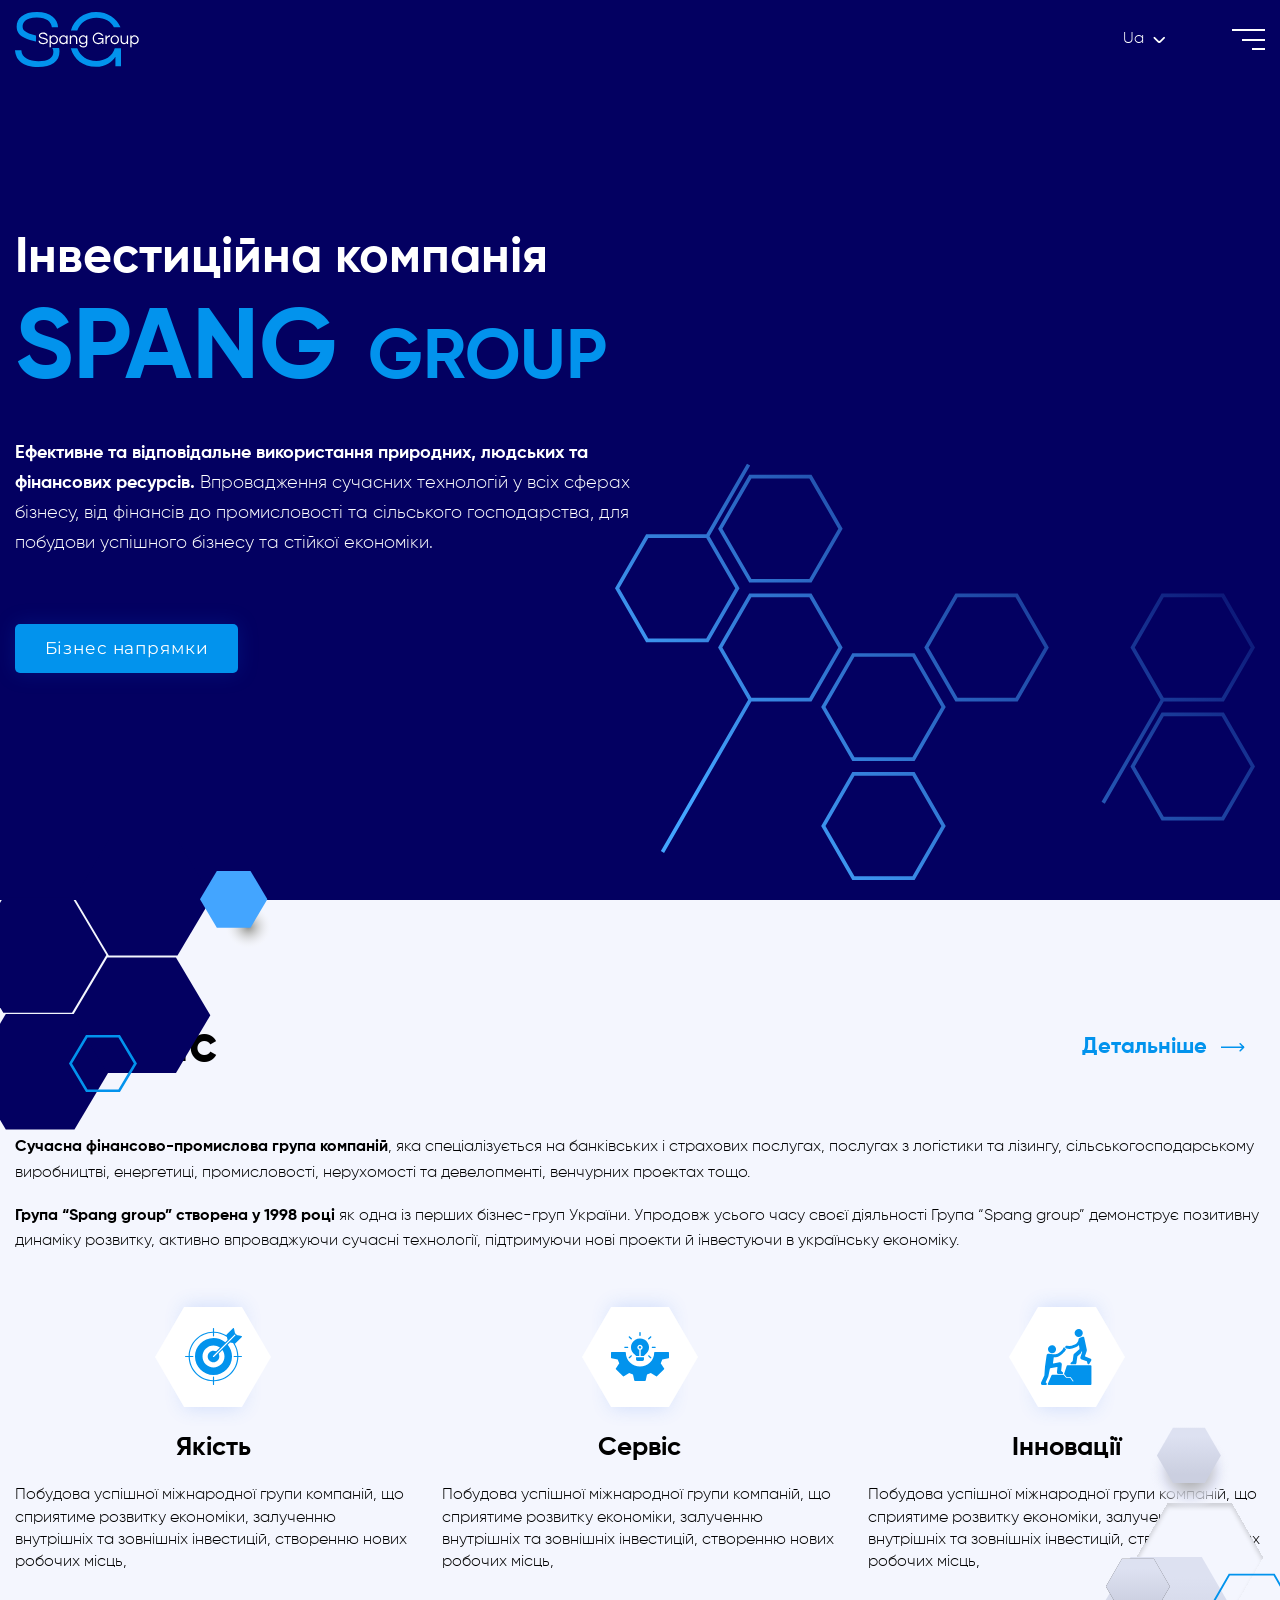
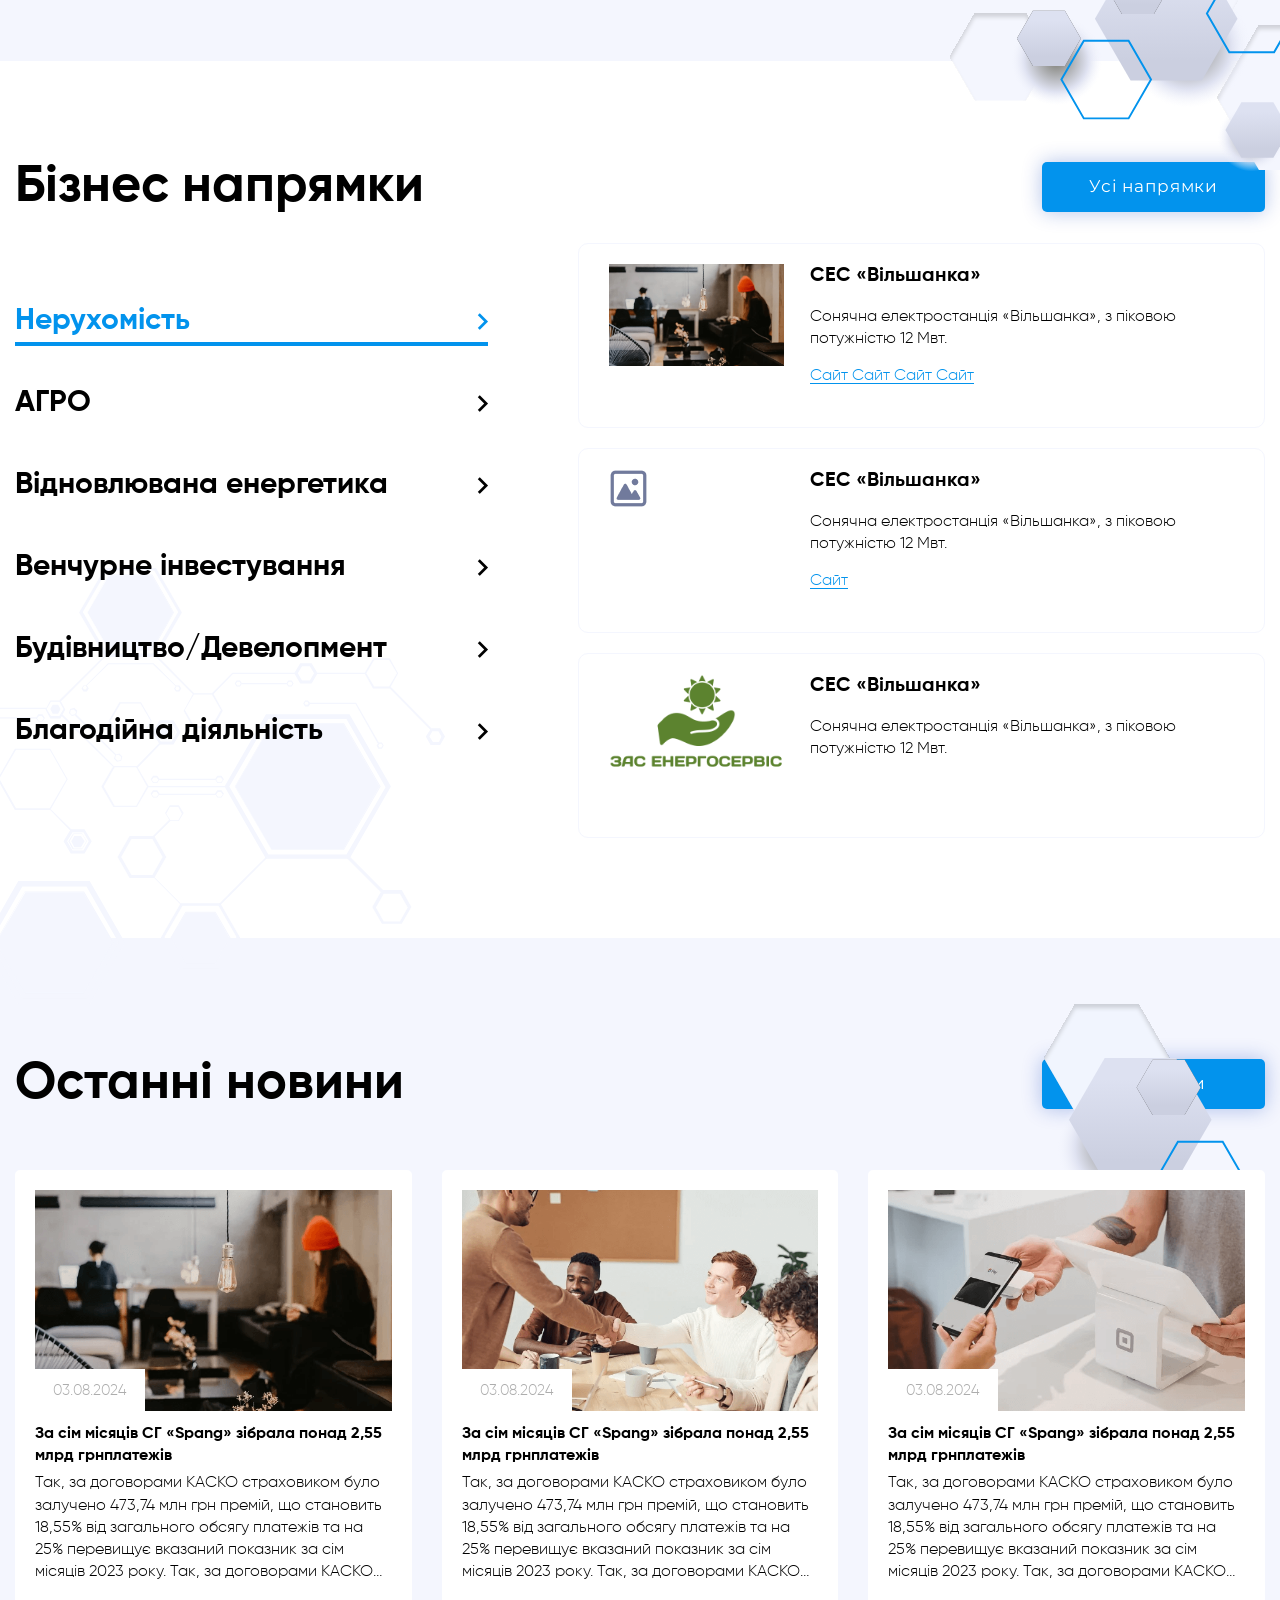
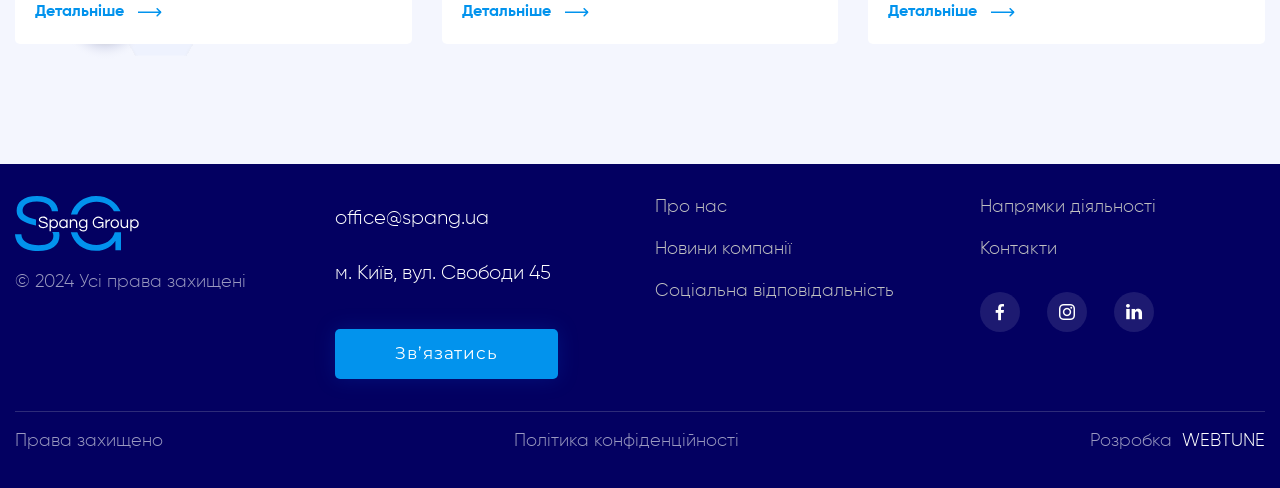
==== commit c4cf97ef: "add file" ====
--- a/index.html
+++ b/index.html
@@ -70,7 +70,7 @@
 </header>
 
 
-<main class="main overlap">
+<main class="main">
 
     <section class="s-hero d-flex align-middle align-center --relative">
         <div class="img__wrap mask-1">
--- a/assets/css/app.css
+++ b/assets/css/app.css
@@ -1,2 +1,2 @@
-html,body,div,applet,object,iframe,h1,h2,h3,h4,h5,h6,p,blockquote,pre,abbr,acronym,address,big,cite,code,del,dfn,em,img,ins,kbd,q,s,samp,small,strike,strong,sub,sup,tt,var,u,center,dl,dt,dd,ol,ul,li,p,fieldset,form,label,legend,table,caption,tbody,tfoot,thead,tr,th,td,article,aside,canvas,details,embed,figure,figcaption,footer,header,hgroup,menu,nav,output,ruby,section,summary,time,mark,audio,video,figure,body{margin:0;padding:0;border:0;font-family:'Gilroy', sans-serif;font-weight:400;vertical-align:baseline}article,aside,details,figcaption,figure,footer,header,hgroup,menu,nav,section{display:block}body{position:relative;font-family:'Gilroy', sans-serif;font-weight:400;background:#f4f6fe;color:#000}ol,ul{list-style:none;margin:0;padding:0}blockquote,q{quotes:none}blockquote:before,blockquote:after,q:before,q:after{content:''}table{border-collapse:collapse;border-spacing:0}*,*:before,*:after{-webkit-box-sizing:border-box;-moz-box-sizing:border-box;box-sizing:border-box}*{-webkit-tap-highlight-color:transparent !important;outline:none !important}@font-face{font-family:'Montserrat';src:url("../fonts/Montserrat-Regular.ttf") format("truetype");font-weight:normal;font-style:normal}@font-face{font-family:'Gilroy';src:url("../fonts/Gilroy-ExtraBold.ttf") format("truetype");font-weight:800;font-style:normal}@font-face{font-family:'Gilroy';src:url("../fonts/Gilroy-Bold.ttf") format("truetype");font-weight:700;font-style:normal}@font-face{font-family:'Gilroy';src:url("../fonts/Gilroy-Light.ttf") format("truetype");font-weight:300;font-style:normal}@font-face{font-family:'icomoon';src:url("../fonts/icomoon.eot");src:url("../fonts/icomoon.eot") format("embedded-opentype"),url("../fonts/icomoon.ttf") format("truetype"),url("../fonts/icomoon.woff") format("woff"),url("../fonts/icomoon.svg") format("svg");font-weight:normal;font-style:normal;font-display:block}[class^="icon-"],[class*=" icon-"]{font-family:'icomoon' !important;speak:never;font-style:normal;font-weight:normal;font-variant:normal;text-transform:none;line-height:1;-webkit-font-smoothing:antialiased;-moz-osx-font-smoothing:grayscale}.social{display:flex}.social__item+.social__item{margin-left:9px}.social__item a{height:50px;width:50px;background:#fff;border-radius:10px}.social__item a img{max-width:50%}.social__item a i{font-size:24px;color:#ffffff}.text-right{text-align:right}.text-center{text-align:center}.text-left{text-align:left}.text-justify{text-align:justify}.text-uppercase{text-transform:uppercase}.text-light{font-weight:300}.text-regular{font-weight:400}.text-medium{font-weight:500}.text-semibold{font-weight:600}.text-bold{font-weight:700}.text-xl{font-size:60px;font-size:-webkit-calc(40px + (60 - 40) * ((100vw - 300px) / (1920 - 300)));font-size:-moz-calc(40px + (60 - 40) * ((100vw - 300px) / (1920 - 300)));font-size:calc(40px + (60 - 40) * ((100vw - 300px) / (1920 - 300)));line-height:1}.text-l{font-size:30px;font-size:-webkit-calc(20px + (30 - 20) * ((100vw - 300px) / (1920 - 300)));font-size:-moz-calc(20px + (30 - 20) * ((100vw - 300px) / (1920 - 300)));font-size:calc(20px + (30 - 20) * ((100vw - 300px) / (1920 - 300)));line-height:1.3}.text-m{font-size:18px;font-size:-webkit-calc(16px + (18 - 16) * ((100vw - 300px) / (1920 - 300)));font-size:-moz-calc(16px + (18 - 16) * ((100vw - 300px) / (1920 - 300)));font-size:calc(16px + (18 - 16) * ((100vw - 300px) / (1920 - 300)));line-height:1.3}.text-s{font-size:17px;font-size:-webkit-calc(14px + (17 - 14) * ((100vw - 300px) / (1920 - 300)));font-size:-moz-calc(14px + (17 - 14) * ((100vw - 300px) / (1920 - 300)));font-size:calc(14px + (17 - 14) * ((100vw - 300px) / (1920 - 300)));line-height:1.4}.icon-add-square:before{content:"\e90b"}.icon-ar-top:before{content:"\e907"}.icon-placeholder:before{content:"\e908"}.icon-message:before{content:"\e909"}.icon-phone:before{content:"\e90a"}.icon-ar-right:before{content:"\e905"}.icon-ar-left:before{content:"\e906"}.icon-ar-bottom:before{content:"\e904"}.icon-ar-btn-right:before{content:"\e900"}.icon-facebook:before{content:"\e901"}.icon-instagram:before{content:"\e902"}.icon-linkedin:before{content:"\e903"}.overflow-hidden{overflow:hidden}.html.overflow-menu{overflow:hidden}html.overflow-hidden body{overflow:hidden}html:not(.touch-screen)::-webkit-scrollbar,html:not(.touch-screen) *::-webkit-scrollbar{width:6px;height:6px}html:not(.touch-screen)::-webkit-scrollbar-track,html:not(.touch-screen) *::-webkit-scrollbar-track{background-color:#eee}html:not(.touch-screen)::-webkit-scrollbar-thumb,html:not(.touch-screen) *::-webkit-scrollbar-thumb{background-color:#0293ED !important}.lg-actions .lg-next,.lg-actions .lg-prev{background-color:transparent !important;color:#fff !important}.lg-autoplay-button{display:none !important}html{overflow-y:scroll}body .hide-scrollbar,html .hide-scrollbar{scrollbar-width:none}body .hide-scrollbar::-webkit-scrollbar,html .hide-scrollbar::-webkit-scrollbar{display:none}img::selection{background-color:transparent}.default-icon{width:100%}.default-icon img{height:100%;width:100%;object-fit:cover;object-position:center}.--relative{position:relative}a{text-decoration:none;color:inherit;cursor:pointer;-webkit-font-smoothing:antialiased}img{display:block;max-width:100%}.overlap{position:relative;z-index:3}body.overflow-hidden{overflow:hidden}.body-padding{height:119px}@media (max-width: 767px){.body-padding{height:85px}}.section{overflow:hidden;position:relative}.main{overflow:hidden}.main-wrapper{z-index:1}.swiper-container{margin-left:auto;margin-right:auto;position:relative;overflow:hidden;list-style:none;padding:0;z-index:1;width:100%;height:100%;opacity:0}.swiper-container.swiper-initialized{opacity:1}.swiper-container:not(.swiper-no-swiping){cursor:url(../img/drag.png) 16 9,ew-resize}.swiper-button__wrap{cursor:auto}@media (min-width: 767px){.swiper-button__wrap.top{position:absolute;top:3%;right:15px}}@media (max-width: 767px){.swiper-button__wrap.top{position:relative;width:100%;-webkit-box-pack:justify;-webkit-justify-content:space-between;-ms-flex-pack:justify;justify-content:space-between;margin-top:40px}}.swiper-button__wrap.top .swiper-button-next,.swiper-button__wrap.top .swiper-button-prev{color:#000000}.swiper-button__wrap.top .swiper-button-next i,.swiper-button__wrap.top .swiper-button-prev i{color:#000000}.swiper-button__wrap.top .swiper-button-next{padding-left:24px}.swiper-button__wrap.top .swiper-button-prev{padding-right:24px}.swiper-button__wrap.top .swiper-button-prev:before{content:'';height:13px;width:1px;background-color:rgba(0,0,0,0.2);position:absolute;top:50%;right:0;transform:translateY(-50%)}@media (max-width: 767px){.swiper-button__wrap.top .swiper-button-prev:before{display:none}}.swiper-button-next,.swiper-button-prev{-webkit-transition:all .4s ease-out;-moz-transition:all .4s ease-out;-o-transition:all .4s ease-out;transition:all .4s ease-out;width:auto;height:auto;border:none;color:#fff}.swiper-button-next i,.swiper-button-prev i{font-size:12px;font-weight:300;color:#fff;-webkit-transition:all .5s ease-out;-moz-transition:all .5s ease-out;-o-transition:all .5s ease-out;transition:all .5s ease-out}.swiper-button-next:after,.swiper-button-prev:after{display:none}.swiper-button-next i{padding-left:8px}.swiper-button-next:hover i{transform:translateX(10px)}.swiper-button-prev i{padding-right:8px}.swiper-button-prev:before{content:'';height:13px;width:1px;background-color:rgba(255,255,255,0.2);position:absolute;top:50%;right:0;transform:translateY(-50%)}.swiper-button-prev:hover i{transform:translateX(-10px)}.swiper-pagination-progressbar{position:relative;top:auto}.swiper-pagination.swiper-pagination-horizontal{background:#EDEDF0;height:5px;border-radius:2px}.swiper-pagination-progressbar .swiper-pagination-progressbar-fill{background:linear-gradient(88.24deg, #CFCFCF 0%, #938C89 100%)}.top-link{transition:all .25s ease-in-out;position:fixed;bottom:60px;right:60px;z-index:10;cursor:pointer;border-radius:10px;padding:.25em;width:64px;height:64px;background:linear-gradient(88.24deg, #CFCFCF 0%, #938C89 100%);display:flex;align-items:center;justify-content:center}@media (max-width: 767px){.top-link{width:45px;height:45px;right:15px;bottom:15px}}.top-link.show{visibility:visible;opacity:1}.top-link.hide{visibility:hidden;opacity:0}.top-link i{font-size:24px;font-size:-webkit-calc(16px + (24 - 16) * ((100vw - 300px) / (1920 - 300)));font-size:-moz-calc(16px + (24 - 16) * ((100vw - 300px) / (1920 - 300)));font-size:calc(16px + (24 - 16) * ((100vw - 300px) / (1920 - 300)));color:#ffff}.top-link .screen-reader-text{position:absolute;clip-path:inset(50%);margin:-1px;border:0;padding:0;width:1px;height:1px;overflow:hidden;word-wrap:normal !important;clip:rect(1px, 1px, 1px, 1px)}.fade-in{animation:fade-in 0.35s cubic-bezier(0.165, 0.84, 0.44, 1)}.animate-in{animation:modalIn 0.7s cubic-bezier(0.165, 0.84, 0.44, 1);animation-iteration-count:1}.animate-away{animation:modalAway 1.4s cubic-bezier(0.165, 0.84, 0.44, 1);animation-iteration-count:1}@-webkit-keyframes modalIn{0%{transform:translateY(200%);opacity:0}100%{transform:translateY(0%);opacity:1}}@keyframes modalIn{0%{transform:translateY(200%);opacity:0}100%{transform:translateY(0%);opacity:1}}@-webkit-keyframes modalAway{0%{transform:translateY(0%)}100%{transform:translateY(200%)}}@keyframes modalAway{0%{transform:translateY(0%)}100%{transform:translateY(200%)}}@keyframes fade-in{0%{opacity:0}100%{opacity:1}}@keyframes fadeEffect{from{opacity:0}to{opacity:1}}.dashed{-webkit-animation:dash 8s linear infinite;animation:dash 8s linear infinite}.dashed__box{transform:rotate(90deg);left:20px;top:15px;position:relative}@keyframes dash{from{stroke-dashoffset:200}to{stroke-dashoffset:0}}@-webkit-keyframes dash{from{stroke-dashoffset:200}to{stroke-dashoffset:0}}.animation{opacity:1;-webkit-transition:all 0.5s;-o-transition:all 0.5s;transition:all 0.5s}.animation.animated{opacity:1}.header{top:0;left:0;width:100%;position:fixed;background:#030061;z-index:10;visibility:visible;opacity:1;-webkit-transition:all .5s ease-out;-moz-transition:all .5s ease-out;-o-transition:all .5s ease-out;transition:all .5s ease-out;padding:12px 0 52px 0}@media (max-width: 767px){.header{padding:13px 0}}.header .logo__wrap{width:132px;height:55px}.header .lang{position:absolute;display:inline;pointer-events:none;visibility:hidden;opacity:0;transition:.3s;-webkit-transform:translate(-50%, 20px);transform:translate(-50%, 20px);left:50%;top:100%;padding:9px 14px;border-radius:5px;box-shadow:0px 4px 20px 0px rgba(160,160,160,0.25)}@media (max-width: 767px){.header .lang{-webkit-transform:none;transform:none;left:1px}}.header .lang__current{position:relative;cursor:pointer}.header .lang__current a,.header .lang__current i{font-weight:400;transition:all .5s ease}.header .lang__current i{font-size:7px;padding-left:9.41px;color:#fff}.header .lang li:not(.header .lang li:last-child){padding-bottom:10px}.header .lang__wrap{margin-right:67.06px}.header .lang__wrap a{color:#fff;font-size:17px;font-size:-webkit-calc(14px + (17 - 14) * ((100vw - 300px) / (1920 - 300)));font-size:-moz-calc(14px + (17 - 14) * ((100vw - 300px) / (1920 - 300)));font-size:calc(14px + (17 - 14) * ((100vw - 300px) / (1920 - 300)));-webkit-transition:all .5s ease-out;-moz-transition:all .5s ease-out;-o-transition:all .5s ease-out;transition:all .5s ease-out}.header .lang__wrap.open .lang{pointer-events:all;visibility:visible;opacity:1;-webkit-transform:translate(-50%, 10px);transform:translate(-50%, 10px);z-index:5}@media (max-width: 767px){.header .lang__wrap.open .lang{-webkit-transform:none;left:1px;top:calc(100% - 26px)}}.header .burger{display:flex;cursor:pointer;width:100%;height:100%;justify-content:space-between;flex-direction:column;-webkit-transition:all .3s ease-out;-moz-transition:all .3s ease-out;-o-transition:all .3s ease-out;transition:all .3s ease-out}.header .burger__wrap{width:33px;height:21px;display:flex}.header .burger__wrap.active .burger span{width:100%}.header .burger__wrap.active .burger span:nth-child(1){transform:translateY(10px) rotate(45deg)}.header .burger__wrap.active .burger span:nth-child(2){opacity:0}.header .burger__wrap.active .burger span:nth-child(3){transform:translateY(-10px) rotate(-45deg)}.header .burger>span{height:2px;background-color:#fff;border-radius:0;-webkit-transition:all .5s ease-out;-moz-transition:all .5s ease-out;-o-transition:all .5s ease-out;transition:all .5s ease-out;z-index:999}.header .burger>span:nth-child(2),.header .burger>span:nth-child(3){margin-left:auto}.header .burger>span:nth-child(2){width:calc(100% - 10px)}.header .burger>span:nth-child(3){width:calc(100% - 20px)}.header .navbar{position:fixed;z-index:-1;top:115px;left:0;width:100%;height:auto;-webkit-transition:all .5s ease-out;-moz-transition:all .5s ease-out;-o-transition:all .5s ease-out;transition:all .5s ease-out;background-color:#030061;padding-block:1.25rem;opacity:0;visibility:hidden;-webkit-transform:translateY(-100%);transform:translateY(-100%)}@media (max-width: 767px){.header .navbar{top:80px}}.header .navbar.is-visible{opacity:1;visibility:visible;-webkit-transform:translateY(0%);transform:translateY(0%)}@media (min-width: 991px){.header .navbar .menu{display:flex;justify-content:center;width:100%;max-width:1305px;margin:0 auto}}@media (max-width: 991px){.header .navbar .menu{margin:0;text-align:center}}.header .navbar .menu-item{margin:0 20px}@media (max-width: 991px){.header .navbar .menu-item{padding:0;display:block;height:auto}}@media (max-width: 991px){.header .navbar .menu-item+.menu-item{margin:0}}.header .navbar .menu-item a{font-weight:400;font-size:25px;line-height:1.2;color:#fff;-webkit-transition:all .5s ease-out;-moz-transition:all .5s ease-out;-o-transition:all .5s ease-out;transition:all .5s ease-out;position:relative;display:block}@media (max-width: 991px){.header .navbar .menu-item a{padding:25px 15px}}.footer{background:#030061;position:relative}.footer .logo__link{display:block;margin-bottom:20px}.footer .logo__text{color:#ffffff;font-size:20px}@media (max-width: 767px){.footer .logo__wrap{margin-bottom:32px;width:auto;height:auto}}@media (max-width: 767px){.footer-item:not(.footer-item:last-child){margin-bottom:0}}.footer-item__heading{margin-bottom:20px;color:#0293ED;font-size:18px}.footer__main{padding:32px 0}.footer__bottom{padding:18px 0 36px 0;border-top:1px solid rgba(215,215,215,0.2)}@media (max-width: 767px){.footer__bottom{text-align:center;padding:24px 0}}.footer .menu{display:grid;grid-template-columns:50% 50%;gap:20px}.footer .menu__heading{background:linear-gradient(88.24deg, #CFCFCF 0%, #938C89 100%);-webkit-background-clip:text;-webkit-text-fill-color:transparent;font-size:24px;margin-bottom:25px}.footer .menu-item a{font-size:18px;color:#C1C1C1}.footer .btn-primary{margin-top:33px;max-width:223px}.footer .contact-item+.contact-item{margin-top:10px}.footer .contact-item a{font-size:20px;line-height:2.25;color:#fff}.footer .social{margin-left:calc(50% + 20px);margin-top:-10px}.footer .social-item+.social-item{margin-left:27px}.footer .social-item a{width:40px;height:40px;border-radius:100%;background:rgba(255,255,255,0.1)}.footer .social-item a i{color:#fff;-webkit-transition:all .4s ease-out;-moz-transition:all .4s ease-out;-o-transition:all .4s ease-out;transition:all .4s ease-out}.footer .social-item a:hover i{color:#0293ed}@media (min-width: 767px){.footer .develop{-webkit-box-pack:end;-webkit-justify-content:flex-end;-ms-flex-pack:end;justify-content:flex-end}}@media (max-width: 767px){.footer .develop{-webkit-box-pack:center;-webkit-justify-content:center;-ms-flex-pack:center;justify-content:center;margin-top:24px}}.footer .develop__link,.footer .develop__text{font-size:18px}.footer .develop__text{color:rgba(255,255,255,0.6)}.footer .develop__link{text-transform:uppercase;color:#fff;padding-left:10px}.footer .copyright{font-size:18px;color:rgba(255,255,255,0.6)}.top-link{transition:all .25s ease-in-out;position:fixed;bottom:60px;right:60px;z-index:10;cursor:pointer;border-radius:10px;padding:.25em;width:64px;height:64px;background:linear-gradient(88.24deg, #CFCFCF 0%, #938C89 100%);display:flex;align-items:center;justify-content:center}@media (max-width: 767px){.top-link{width:45px;height:45px;right:15px;bottom:15px}}.top-link.show{visibility:visible;opacity:1}.top-link.hide{visibility:hidden;opacity:0}.top-link i{font-size:24px;font-size:-webkit-calc(16px + (24 - 16) * ((100vw - 300px) / (1920 - 300)));font-size:-moz-calc(16px + (24 - 16) * ((100vw - 300px) / (1920 - 300)));font-size:calc(16px + (24 - 16) * ((100vw - 300px) / (1920 - 300)));color:#ffff}.top-link .screen-reader-text{position:absolute;clip-path:inset(50%);margin:-1px;border:0;padding:0;width:1px;height:1px;overflow:hidden;word-wrap:normal !important;clip:rect(1px, 1px, 1px, 1px)}.d-none{display:none !important}.d-block{display:block !important}.d-inline-block{display:inline-block !important}@media (min-width: 576px){.d-sm-block{display:block !important}.d-sm-none{display:none !important}.d-sm-flex{display:flex !important}.d-sm-inline-block{display:inline-block !important}}@media (min-width: 768px){.d-md-block{display:block !important}.d-md-none{display:none !important}.d-md-flex{display:flex !important;display:-webkit-box;display:-webkit-flex;display:-ms-flexbox;display:flex;-webkit-flex-flow:row wrap;flex-flow:row wrap}.d-md-inline-block{display:inline-block !important}}@media (min-width: 992px){.d-lg-block{display:block !important}.d-lg-none{display:none !important}.d-lg-flex{display:flex !important}.d-lg-inline-block{display:inline-block !important}}@media (min-width: 1200px){.d-xl-block{display:block !important}.d-xl-none{display:none !important}.d-xl-flex{display:flex !important}.d-xl-inline-block{display:inline-block !important}}.container{width:100%;max-width:1305px;margin:auto;padding:0 15px}.container-fluid{width:100%;padding-right:15px;padding-left:15px;margin-right:auto;margin-left:auto}@media (max-width: 767px){.container-fluid{padding-right:15px;padding-left:15px}}.row{display:-webkit-box;display:-webkit-flex;display:-ms-flexbox;display:flex;-webkit-flex-flow:row wrap;flex-flow:row wrap}.d-flex{display:-webkit-box;display:-webkit-flex;display:-ms-flexbox;display:flex;-webkit-flex-flow:row wrap;flex-flow:row wrap}.m-auto{display:block;margin:auto}.m-row{margin:0 -15px}.mb-40{margin-bottom:40px}.p-0{padding:0}.pl-20{padding-left:20px}@media (max-width: 767px){.pl-20{padding-left:12px}}.mb-180{margin-bottom:180px}@media (max-width: 991px){.mb-180{margin-bottom:100px}}.mb-32{margin-bottom:32px}@media (max-width: 575px){.mb-32{margin-bottom:24px}}.mb-20{margin-bottom:20px}.column{padding:0 15px;position:relative}.align-self-middle{-webkit-align-self:center;align-self:center}.align-self-end{-webkit-align-self:flex-end;align-self:flex-end}.align-center{-webkit-box-pack:center;-webkit-justify-content:center;-ms-flex-pack:center;justify-content:center}.align-spaced{-webkit-justify-content:space-around;justify-content:space-around}.align-evenly{-webkit-box-pack:space-evenly;-ms-flex-pack:space-evenly;justify-content:space-evenly}.align-middle{-webkit-box-align:center;-webkit-align-items:center;-ms-flex-align:center;align-items:center}.align-justify{-webkit-box-pack:justify;-webkit-justify-content:space-between;-ms-flex-pack:justify;justify-content:space-between}.align-right{-webkit-box-pack:end;-webkit-justify-content:flex-end;-ms-flex-pack:end;justify-content:flex-end}.align-left{-webkit-box-pack:start;-webkit-justify-content:flex-start;-ms-flex-pack:start;justify-content:flex-start}.align-end{-webkit-box-align:end;-ms-flex-align:end;align-items:flex-end}.align-start{-webkit-box-align:end;-ms-flex-align:end;align-items:flex-start}.align-self-bottom{-webkit-align-self:flex-end;-ms-flex-item-align:end;align-self:flex-end}.align-content-justify{-ms-flex-line-pack:justify;align-content:space-between}.col-xs-1{-webkit-box-flex:0;-webkit-flex:0 0 8.333333%;-ms-flex:0 0 8.333333%;flex:0 0 8.333333%;max-width:8.333333%}.col-xs-2{-webkit-box-flex:0;-webkit-flex:0 0 16.666666%;-ms-flex:0 0 16.666666%;flex:0 0 16.666666%;max-width:16.666666%}.col-xs-3{-webkit-box-flex:0;-webkit-flex:0 0 24.999999%;-ms-flex:0 0 24.999999%;flex:0 0 24.999999%;max-width:24.999999%}.col-xs-4{-webkit-box-flex:0;-webkit-flex:0 0 33.333332%;-ms-flex:0 0 33.333332%;flex:0 0 33.333332%;max-width:33.333332%}.col-xs-5{-webkit-box-flex:0;-webkit-flex:0 0 41.666665%;-ms-flex:0 0 41.666665%;flex:0 0 41.666665%;max-width:41.666665%}.col-xs-6{-webkit-box-flex:0;-webkit-flex:0 0 49.999998%;-ms-flex:0 0 49.999998%;flex:0 0 49.999998%;max-width:49.999998%}.col-xs-7{-webkit-box-flex:0;-webkit-flex:0 0 58.333331%;-ms-flex:0 0 58.333331%;flex:0 0 58.333331%;max-width:58.333331%}.col-xs-8{-webkit-box-flex:0;-webkit-flex:0 0 66.666664%;-ms-flex:0 0 66.666664%;flex:0 0 66.666664%;max-width:66.666664%}.col-xs-9{-webkit-box-flex:0;-webkit-flex:0 0 74.999997%;-ms-flex:0 0 74.999997%;flex:0 0 74.999997%;max-width:74.999997%}.col-xs-10{-webkit-box-flex:0;-webkit-flex:0 0 83.33333%;-ms-flex:0 0 83.33333%;flex:0 0 83.33333%;max-width:83.33333%}.col-xs-11{-webkit-box-flex:0;-webkit-flex:0 0 91.666663%;-ms-flex:0 0 91.666663%;flex:0 0 91.666663%;max-width:91.666663%}.col-xs-12{-webkit-box-flex:0;-webkit-flex:0 0 99.999996%;-ms-flex:0 0 99.999996%;flex:0 0 99.999996%;max-width:99.999996%}@media (min-width: 576px){.col-sm-1{-webkit-box-flex:0;-webkit-flex:0 0 8.333333%;-ms-flex:0 0 8.333333%;flex:0 0 8.333333%;max-width:8.333333%}.col-sm-2{-webkit-box-flex:0;-webkit-flex:0 0 16.666666%;-ms-flex:0 0 16.666666%;flex:0 0 16.666666%;max-width:16.666666%}.col-sm-3{-webkit-box-flex:0;-webkit-flex:0 0 24.999999%;-ms-flex:0 0 24.999999%;flex:0 0 24.999999%;max-width:24.999999%}.col-sm-4{-webkit-box-flex:0;-webkit-flex:0 0 33.333332%;-ms-flex:0 0 33.333332%;flex:0 0 33.333332%;max-width:33.333332%}.col-sm-5{-webkit-box-flex:0;-webkit-flex:0 0 41.666665%;-ms-flex:0 0 41.666665%;flex:0 0 41.666665%;max-width:41.666665%}.col-sm-6{-webkit-box-flex:0;-webkit-flex:0 0 49.999998%;-ms-flex:0 0 49.999998%;flex:0 0 49.999998%;max-width:49.999998%}.col-sm-7{-webkit-box-flex:0;-webkit-flex:0 0 58.333331%;-ms-flex:0 0 58.333331%;flex:0 0 58.333331%;max-width:58.333331%}.col-sm-8{-webkit-box-flex:0;-webkit-flex:0 0 66.666664%;-ms-flex:0 0 66.666664%;flex:0 0 66.666664%;max-width:66.666664%}.col-sm-9{-webkit-box-flex:0;-webkit-flex:0 0 74.999997%;-ms-flex:0 0 74.999997%;flex:0 0 74.999997%;max-width:74.999997%}.col-sm-10{-webkit-box-flex:0;-webkit-flex:0 0 83.33333%;-ms-flex:0 0 83.33333%;flex:0 0 83.33333%;max-width:83.33333%}.col-sm-11{-webkit-box-flex:0;-webkit-flex:0 0 91.666663%;-ms-flex:0 0 91.666663%;flex:0 0 91.666663%;max-width:91.666663%}.col-sm-12{-webkit-box-flex:0;-webkit-flex:0 0 99.999996%;-ms-flex:0 0 99.999996%;flex:0 0 99.999996%;max-width:99.999996%}}@media (min-width: 768px){.col-md-1{-webkit-box-flex:0;-webkit-flex:0 0 8.333333%;-ms-flex:0 0 8.333333%;flex:0 0 8.333333%;max-width:8.333333%}.col-md-2{-webkit-box-flex:0;-webkit-flex:0 0 16.666666%;-ms-flex:0 0 16.666666%;flex:0 0 16.666666%;max-width:16.666666%}.col-md-3{-webkit-box-flex:0;-webkit-flex:0 0 24.999999%;-ms-flex:0 0 24.999999%;flex:0 0 24.999999%;max-width:24.999999%}.col-md-4{-webkit-box-flex:0;-webkit-flex:0 0 33.333332%;-ms-flex:0 0 33.333332%;flex:0 0 33.333332%;max-width:33.333332%}.col-md-5{-webkit-box-flex:0;-webkit-flex:0 0 41.666665%;-ms-flex:0 0 41.666665%;flex:0 0 41.666665%;max-width:41.666665%}.col-md-6{-webkit-box-flex:0;-webkit-flex:0 0 49.999998%;-ms-flex:0 0 49.999998%;flex:0 0 49.999998%;max-width:49.999998%}.col-md-7{-webkit-box-flex:0;-webkit-flex:0 0 58.333331%;-ms-flex:0 0 58.333331%;flex:0 0 58.333331%;max-width:58.333331%}.col-md-8{-webkit-box-flex:0;-webkit-flex:0 0 66.666664%;-ms-flex:0 0 66.666664%;flex:0 0 66.666664%;max-width:66.666664%}.col-md-9{-webkit-box-flex:0;-webkit-flex:0 0 74.999997%;-ms-flex:0 0 74.999997%;flex:0 0 74.999997%;max-width:74.999997%}.col-md-10{-webkit-box-flex:0;-webkit-flex:0 0 83.33333%;-ms-flex:0 0 83.33333%;flex:0 0 83.33333%;max-width:83.33333%}.col-md-11{-webkit-box-flex:0;-webkit-flex:0 0 91.666663%;-ms-flex:0 0 91.666663%;flex:0 0 91.666663%;max-width:91.666663%}.col-md-12{-webkit-box-flex:0;-webkit-flex:0 0 99.999996%;-ms-flex:0 0 99.999996%;flex:0 0 99.999996%;max-width:99.999996%}}@media (min-width: 992px){.col-lg-1{-webkit-box-flex:0;-webkit-flex:0 0 8.333333%;-ms-flex:0 0 8.333333%;flex:0 0 8.333333%;max-width:8.333333%}.col-lg-2{-webkit-box-flex:0;-webkit-flex:0 0 16.666666%;-ms-flex:0 0 16.666666%;flex:0 0 16.666666%;max-width:16.666666%}.col-lg-3{-webkit-box-flex:0;-webkit-flex:0 0 24.999999%;-ms-flex:0 0 24.999999%;flex:0 0 24.999999%;max-width:24.999999%}.col-lg-4{-webkit-box-flex:0;-webkit-flex:0 0 33.333332%;-ms-flex:0 0 33.333332%;flex:0 0 33.333332%;max-width:33.333332%}.col-lg-5{-webkit-box-flex:0;-webkit-flex:0 0 41.666665%;-ms-flex:0 0 41.666665%;flex:0 0 41.666665%;max-width:41.666665%}.col-lg-6{-webkit-box-flex:0;-webkit-flex:0 0 49.999998%;-ms-flex:0 0 49.999998%;flex:0 0 49.999998%;max-width:49.999998%}.col-lg-7{-webkit-box-flex:0;-webkit-flex:0 0 58.333331%;-ms-flex:0 0 58.333331%;flex:0 0 58.333331%;max-width:58.333331%}.col-lg-8{-webkit-box-flex:0;-webkit-flex:0 0 66.666664%;-ms-flex:0 0 66.666664%;flex:0 0 66.666664%;max-width:66.666664%}.col-lg-9{-webkit-box-flex:0;-webkit-flex:0 0 74.999997%;-ms-flex:0 0 74.999997%;flex:0 0 74.999997%;max-width:74.999997%}.col-lg-10{-webkit-box-flex:0;-webkit-flex:0 0 83.33333%;-ms-flex:0 0 83.33333%;flex:0 0 83.33333%;max-width:83.33333%}.col-lg-11{-webkit-box-flex:0;-webkit-flex:0 0 91.666663%;-ms-flex:0 0 91.666663%;flex:0 0 91.666663%;max-width:91.666663%}.col-lg-12{-webkit-box-flex:0;-webkit-flex:0 0 99.999996%;-ms-flex:0 0 99.999996%;flex:0 0 99.999996%;max-width:99.999996%}}@media (min-width: 1200px){.col-xl-1{-webkit-box-flex:0;-webkit-flex:0 0 8.333333%;-ms-flex:0 0 8.333333%;flex:0 0 8.333333%;max-width:8.333333%}.col-xl-2{-webkit-box-flex:0;-webkit-flex:0 0 16.666666%;-ms-flex:0 0 16.666666%;flex:0 0 16.666666%;max-width:16.666666%}.col-xl-3{-webkit-box-flex:0;-webkit-flex:0 0 24.999999%;-ms-flex:0 0 24.999999%;flex:0 0 24.999999%;max-width:24.999999%}.col-xl-4{-webkit-box-flex:0;-webkit-flex:0 0 33.333332%;-ms-flex:0 0 33.333332%;flex:0 0 33.333332%;max-width:33.333332%}.col-xl-5{-webkit-box-flex:0;-webkit-flex:0 0 41.666665%;-ms-flex:0 0 41.666665%;flex:0 0 41.666665%;max-width:41.666665%}.col-xl-6{-webkit-box-flex:0;-webkit-flex:0 0 49.999998%;-ms-flex:0 0 49.999998%;flex:0 0 49.999998%;max-width:49.999998%}.col-xl-7{-webkit-box-flex:0;-webkit-flex:0 0 58.333331%;-ms-flex:0 0 58.333331%;flex:0 0 58.333331%;max-width:58.333331%}.col-xl-8{-webkit-box-flex:0;-webkit-flex:0 0 66.666664%;-ms-flex:0 0 66.666664%;flex:0 0 66.666664%;max-width:66.666664%}.col-xl-9{-webkit-box-flex:0;-webkit-flex:0 0 74.999997%;-ms-flex:0 0 74.999997%;flex:0 0 74.999997%;max-width:74.999997%}.col-xl-10{-webkit-box-flex:0;-webkit-flex:0 0 83.33333%;-ms-flex:0 0 83.33333%;flex:0 0 83.33333%;max-width:83.33333%}.col-xl-11{-webkit-box-flex:0;-webkit-flex:0 0 91.666663%;-ms-flex:0 0 91.666663%;flex:0 0 91.666663%;max-width:91.666663%}.col-xl-12{-webkit-box-flex:0;-webkit-flex:0 0 99.999996%;-ms-flex:0 0 99.999996%;flex:0 0 99.999996%;max-width:99.999996%}}@media (max-width: 475px){.col-exs-1{-webkit-box-flex:0;-webkit-flex:0 0 8.333333%;-ms-flex:0 0 8.333333%;flex:0 0 8.333333%;max-width:8.333333%}.col-exs-2{-webkit-box-flex:0;-webkit-flex:0 0 16.666666%;-ms-flex:0 0 16.666666%;flex:0 0 16.666666%;max-width:16.666666%}.col-exs-3{-webkit-box-flex:0;-webkit-flex:0 0 24.999999%;-ms-flex:0 0 24.999999%;flex:0 0 24.999999%;max-width:24.999999%}.col-exs-4{-webkit-box-flex:0;-webkit-flex:0 0 33.333332%;-ms-flex:0 0 33.333332%;flex:0 0 33.333332%;max-width:33.333332%}.col-exs-5{-webkit-box-flex:0;-webkit-flex:0 0 41.666665%;-ms-flex:0 0 41.666665%;flex:0 0 41.666665%;max-width:41.666665%}.col-exs-6{-webkit-box-flex:0;-webkit-flex:0 0 49.999998%;-ms-flex:0 0 49.999998%;flex:0 0 49.999998%;max-width:49.999998%}.col-exs-7{-webkit-box-flex:0;-webkit-flex:0 0 58.333331%;-ms-flex:0 0 58.333331%;flex:0 0 58.333331%;max-width:58.333331%}.col-exs-8{-webkit-box-flex:0;-webkit-flex:0 0 66.666664%;-ms-flex:0 0 66.666664%;flex:0 0 66.666664%;max-width:66.666664%}.col-exs-9{-webkit-box-flex:0;-webkit-flex:0 0 74.999997%;-ms-flex:0 0 74.999997%;flex:0 0 74.999997%;max-width:74.999997%}.col-exs-10{-webkit-box-flex:0;-webkit-flex:0 0 83.33333%;-ms-flex:0 0 83.33333%;flex:0 0 83.33333%;max-width:83.33333%}.col-exs-11{-webkit-box-flex:0;-webkit-flex:0 0 91.666663%;-ms-flex:0 0 91.666663%;flex:0 0 91.666663%;max-width:91.666663%}.col-exs-12{-webkit-box-flex:0;-webkit-flex:0 0 99.999996%;-ms-flex:0 0 99.999996%;flex:0 0 99.999996%;max-width:99.999996%}}@media (max-width: 575px){.order-xs-2{order:2}}@media (max-width: 575px){.order-xs-1{order:1}}@media (max-width: 767px){.offset-md-0{margin-left:0 !important}}.offset-1{margin-left:8.3333333333%}.offset-2{margin-left:16.6666666667%}.offset-3{margin-left:25%}.offset-4{margin-left:33.3333333333%}.offset-5{margin-left:41.6666666667%}.offset-6{margin-left:50%}.offset-7{margin-left:58.3333333333%}.offset-8{margin-left:66.6666666667%}.offset-9{margin-left:75%}.offset-10{margin-left:83.3333333333%}.offset-11{margin-left:91.6666666667%}.btn{position:relative;box-shadow:none;cursor:pointer;text-decoration:none;border:none;border-radius:10px;font-size:22px;padding:20px;text-align:center;font-weight:600;-webkit-transition:all .3s ease-out;-moz-transition:all .3s ease-out;-o-transition:all .3s ease-out;transition:all .3s ease-out}.btn:focus{outline:none}.btn-primary{font-family:'Montserrat', sans-serif;background:#0293ED;font-size:17px;font-weight:400;line-height:1.76;color:#FFFFFF;letter-spacing:0.05em;box-shadow:0px 0px 20px 0px rgba(0,56,181,0.3);-webkit-border-radius:5px;-moz-border-radius:5px;border-radius:5px;padding:10px;min-width:223px;-webkit-transition:all .4s ease-out;-moz-transition:all .4s ease-out;-o-transition:all .4s ease-out;transition:all .4s ease-out}.btn-primary:hover{background:#1161ea}.btn-more{background:transparent;border:none;color:#0293ED;line-height:1.47;-webkit-transition:all .4s ease-out;-moz-transition:all .4s ease-out;-o-transition:all .4s ease-out;transition:all .4s ease-out}.btn-more i{margin-left:14px;font-size:9px;font-weight:bold}.btn-more:hover{color:#1161ea}.btn-transparent{background:#fff;border:1px solid transparent;position:relative;background-clip:padding-box}.btn-transparent span{background:linear-gradient(88.24deg, #CFCFCF 0%, #938C89 100%);-webkit-background-clip:text;-webkit-text-fill-color:transparent}.btn-transparent::after{content:'';position:absolute;top:-1px;bottom:-1px;left:-1px;right:-1px;background:linear-gradient(88.24deg, #CFCFCF 0%, #938C89 100%);z-index:-1;border-radius:10px}.btn-transparent:hover{background-color:rgba(255,255,255,0.4)}.btn-white{padding:20px;background-color:#fff;font-size:20px;color:#928C89}.btn-close{width:20px;height:20px;position:absolute;top:17px;right:17px;cursor:pointer}.btn-play{width:70px;height:70px;z-index:2;object-fit:contain;position:absolute;top:50%;left:50%;transform:translate(-50%, -50%)}@keyframes pulse{100%{transform:scale(2);opacity:0}}input[type=number]::-webkit-inner-spin-button,input[type=number]::-webkit-outer-spin-button{-webkit-appearance:none;margin:0}input[type="search"]::-webkit-search-decoration,input[type="search"]::-webkit-search-cancel-button,input[type="search"]::-webkit-search-results-button,input[type="search"]::-webkit-search-results-decoration{-webkit-appearance:none}input[type=number]{-moz-appearance:textfield}input{-webkit-border-radius:0}input:focus,button:focus{outline:none}.form-heading{margin-bottom:40px;font-size:40px}.form-control{position:relative;margin-bottom:30px}@media (max-width: 767px){.form-control{margin-bottom:10px}}.form-control__input,.form-control__textarea{font-family:'Gilroy', sans-serif;font-size:16px;font-weight:400;line-height:1.875;letter-spacing:0.05em}.form-control__label{display:block;color:#000}.form-control__input,.form-control__textarea{background:transparent;border:none;border-radius:5px;border:1px solid #DDDDDD;color:#ADADAD;resize:none;padding:9px 20px 9px 20px;width:100%}.form-control__btn{width:100%}::-webkit-input-placeholder{font-weight:400;font-size:16px;line-height:1.875;color:#ADADAD;font-family:'Gilroy', sans-serif;letter-spacing:0.05em;opacity:1;transition:opacity 0.5s}::-moz-placeholder{font-weight:400;font-size:16px;line-height:1.875;letter-spacing:0.05em;color:#ADADAD;font-family:'Gilroy', sans-serif;opacity:1;transition:opacity 0.5s}:-ms-input-placeholder{font-weight:400;font-size:16px;line-height:1.875;letter-spacing:0.05em;color:#ADADAD;font-family:'Gilroy', sans-serif;opacity:1;transition:opacity 0.5s}:focus::-webkit-input-placeholder{opacity:0;transition:opacity 0.5s}:focus::-moz-placeholder{opacity:0;transition:opacity 0.5s}:focus:-moz-placeholder{opacity:0;transition:opacity 0.5s}:focus:-ms-input-placeholder{opacity:0;transition:opacity 0.5s}div.wpcf7 .ajax-loader{display:none !important}input:-internal-autofill-selected{appearance:menulist-button;background-image:none !important;background-color:#21242C !important;caret-color:#fff;-webkit-text-fill-color:#fff !important}input:-webkit-autofill,input:-webkit-autofill:hover,input:-webkit-autofill:focus,textarea:-webkit-autofill,textarea:-webkit-autofill:hover,textarea:-webkit-autofill:focus,select:-webkit-autofill,select:-webkit-autofill:hover,select:-webkit-autofill:focus{caret-color:#fff;-webkit-text-fill-color:#fff;-webkit-box-shadow:0 0 0px 1000px #21242C inset;transition:background-color 5000s ease-in-out 0s}:root{--h1: clamp(2.19rem, calc(0.66rem + 3.18vw), 4rem);--h2: clamp(1.75rem, calc(0.49rem + 2.63vw), 3.25rem);--h3: clamp(1.25rem, calc(0.41rem + 1.75vw), 2.25rem);--h4: clamp(1.13rem, calc(0.6rem + 1.1vw), 1.75rem);--h5: clamp(1.13rem, calc(1.02rem + 0.22vw), 1.25rem)}.editor{margin-bottom:20px}.editor-style{font-family:'Gilroy', sans-serif;font-weight:normal}.editor-style>.editor-style:is(h1,h2,h3,h4,h5)+*{margin-top:1em}.editor-style .h1,.editor-style h1{font-size:var(--h1);line-height:1.15em;letter-spacing:-0.01em}.editor-style .h2,.editor-style h2{font-size:var(--h2);line-height:1.15em;letter-spacing:-0.01em}.editor-style .h3,.editor-style h3{font-size:var(--h3);line-height:1.25em;letter-spacing:-0.01em}.editor-style .h4,.editor-style h4{font-size:var(--h4);line-height:1.25em;letter-spacing:-0.01em}.editor-style .h5,.editor-style h5{font-size:var(--h5);line-height:1.4em;letter-spacing:0.01em}.editor-style p{font-weight:300;font-size:17px;font-size:-webkit-calc(14px + (17 - 14) * ((100vw - 300px) / (1920 - 300)));font-size:-moz-calc(14px + (17 - 14) * ((100vw - 300px) / (1920 - 300)));font-size:calc(14px + (17 - 14) * ((100vw - 300px) / (1920 - 300)));line-height:1.6;color:#000}.editor-style p+p{margin-top:18px}.editor-style p+ul,.editor-style p+ol{margin-top:18px}.editor-style h2,.editor-style h3,.editor-style h4,.editor-style h5,.editor-style h6{font-weight:bold;margin-bottom:18px;line-height:1.25}.editor-style a:not(.btn-primary){color:#0293ED;text-decoration:none;position:relative;font-weight:bold}.editor-style a:not(.btn-primary):before{content:'';position:absolute;bottom:0;left:0;right:0;margin:0 auto;width:100%;height:1px;background-color:#0293ED;-webkit-transition:all .3s ease-out;-moz-transition:all .3s ease-out;-o-transition:all .3s ease-out;transition:all .3s ease-out}.editor-style a:not(.btn-primary):hover:before{content:'';width:0}.editor-style img{margin:0 auto}@media (max-width: 991px){.editor-style img{height:100%;max-height:400px;object-fit:contain}}.editor-style .aligncenter{margin:0 auto}.editor-style .wp-block-image{margin-bottom:24px}.editor-style .wp-block-image img{height:400px;border-radius:0;width:100%;object-fit:cover}.editor-style .wp-block-image figcaption{margin:5px 0 15px 0}.editor-style .wp-block-video video{width:100%;max-height:400px}.editor-style ul,.editor-style ol{margin-bottom:18px;padding-left:53px;list-style-type:none}.editor-style ul li,.editor-style ol li{font-weight:300;font-size:17px;font-size:-webkit-calc(14px + (17 - 14) * ((100vw - 300px) / (1920 - 300)));font-size:-moz-calc(14px + (17 - 14) * ((100vw - 300px) / (1920 - 300)));font-size:calc(14px + (17 - 14) * ((100vw - 300px) / (1920 - 300)));line-height:1.5;color:#000;position:relative;margin-bottom:20px}.editor-style ul li::marker,.editor-style ol li::marker{display:none}.editor-style ul li::before,.editor-style ol li::before{content:"";width:5px;height:5px;background:#0293ED;position:absolute;top:10px;left:-23px}.editor-style ol{list-style:decimal}.editor-style blockquote{padding:60px 0 0 0px;position:relative;text-align:center;width:100%;margin:0 auto}@media (max-width: 991px){.editor-style blockquote{padding:60px 0 0 0;width:100%}}.editor-style blockquote,.editor-style blockquote p{font-size:18px;line-height:23px;font-weight:400}.kama_breadcrumbs{background-color:transparent;padding:12px 0;margin-bottom:40px;color:#9f9f9f;font-size:16px;font-size:-webkit-calc(14px + (16 - 14) * ((100vw - 300px) / (1920 - 300)));font-size:-moz-calc(14px + (16 - 14) * ((100vw - 300px) / (1920 - 300)));font-size:calc(14px + (16 - 14) * ((100vw - 300px) / (1920 - 300)));line-height:1.875;color:#B0B0B0;-webkit-box-orient:horizontal;-webkit-box-direction:normal;-webkit-box-align:center;-ms-flex-align:center;align-items:center;display:-webkit-box;display:-ms-flexbox;display:block;-ms-flex-direction:row;flex-direction:row;width:100%;z-index:2;white-space:nowrap;position:relative;-webkit-transition:all .4s ease-out;-moz-transition:all .4s ease-out;-o-transition:all .4s ease-out;transition:all .4s ease-out;overflow:auto;border-bottom:1px solid rgba(0,0,0,0.1)}@media (min-width: 767px){.kama_breadcrumbs{display:flex}}.kama_breadcrumbs a{color:#9f9f9f;font-size:16px;font-size:-webkit-calc(14px + (16 - 14) * ((100vw - 300px) / (1920 - 300)));font-size:-moz-calc(14px + (16 - 14) * ((100vw - 300px) / (1920 - 300)));font-size:calc(14px + (16 - 14) * ((100vw - 300px) / (1920 - 300)));line-height:1.875;font-weight:300;position:relative}.kama_breadcrumbs .kb_sep{margin:0 7px}.modal{display:none;position:fixed;top:0;right:0;bottom:0;left:0;z-index:10;outline:0;overflow:hidden;background:rgba(0,0,0,0.4);-webkit-overflow-scrolling:touch}.modal-body{display:flex;-webkit-box-pack:center;-webkit-justify-content:center;-ms-flex-pack:center;justify-content:center;-webkit-box-align:center;-webkit-align-items:center;-ms-flex-align:center;align-items:center;height:100%}.modal-content{overflow:auto;max-height:100%;position:relative;margin:auto;width:100%;max-width:690px;padding:50px;background:#F8F8F8}@media (max-width: 767px){.modal-content{padding:82px 12px 42px 12px;max-width:calc(100% - 32px);overflow:auto}}.modal-content__heading{font-weight:700;font-size:30px;font-size:-webkit-calc(20px + (30 - 20) * ((100vw - 300px) / (1920 - 300)));font-size:-moz-calc(20px + (30 - 20) * ((100vw - 300px) / (1920 - 300)));font-size:calc(20px + (30 - 20) * ((100vw - 300px) / (1920 - 300)));line-height:1.2;color:#000;margin-bottom:11px}.modal-content__desc{font-weight:500;font-size:16px;font-size:-webkit-calc(14px + (16 - 14) * ((100vw - 300px) / (1920 - 300)));font-size:-moz-calc(14px + (16 - 14) * ((100vw - 300px) / (1920 - 300)));font-size:calc(14px + (16 - 14) * ((100vw - 300px) / (1920 - 300)));line-height:1.5;letter-spacing:-0.4px;color:#000;margin-bottom:25px}.modal-content__close{position:absolute;top:34px;right:34px;height:24px;width:24px;cursor:pointer;-webkit-transition:all .4s ease-out;-moz-transition:all .4s ease-out;-o-transition:all .4s ease-out;transition:all .4s ease-out}@media (max-width: 767px){.modal-content__close{top:16px;right:16px}}.modal-content__close img{width:100%;height:100%;object-fit:contain}.modal-content__close:hover{opacity:.4}.popup-form__heading{background:linear-gradient(88.24deg, #CFCFCF 0%, #938C89 100%);-webkit-background-clip:text;-webkit-text-fill-color:transparent;font-size:32px;margin-bottom:18px}.popup-wrapper{position:fixed;z-index:33;left:0;top:0;width:100%;height:100%;left:-100%;-webkit-transition-delay:.3s;-o-transition-delay:.3s;transition-delay:.3s}.popup-wrapper.active{left:0;-webkit-transition-delay:0s;-o-transition-delay:0s;transition-delay:0s}.popup-wrapper.active .bg-layer{opacity:1}.popup-wrapper .bg-layer{position:absolute;left:0;top:-100px;right:0;bottom:-100px;background:rgba(51,51,49,0.7);-webkit-transition:all .3s ease-out;-o-transition:all .3s ease-out;transition:all .3s ease-out;opacity:0}.popup-container{display:inline-block;vertical-align:middle;width:100%;max-width:650px;position:relative;text-align:left;background:#fff;padding:50px;border-radius:10px}.popup-content{position:absolute;top:0;width:100%;height:100%;overflow:auto;-webkit-overflow-scrolling:touch;text-align:center;-webkit-transition:opacity .3s ease-out, left 0s .3s, -webkit-transform .3s ease-out;transition:opacity .3s ease-out, left 0s .3s, -webkit-transform .3s ease-out;-o-transition:transform .3s ease-out, opacity .3s ease-out, left 0s .3s;transition:transform .3s ease-out, opacity .3s ease-out, left 0s .3s;transition:transform .3s ease-out, opacity .3s ease-out, left 0s .3s, -webkit-transform .3s ease-out;-ms-transform:scale(1.2);transform:scale(1.2);-webkit-transform:scale(1.2);opacity:0;left:-10000px;display:grid;justify-content:center;align-items:center}.popup-content.active{-ms-transform:scale(1);transform:scale(1);-webkit-transform:scale(1);opacity:1;left:0;-webkit-transition:opacity .3s ease-out, left 0s 0s, -webkit-transform .3s ease-out;transition:opacity .3s ease-out, left 0s 0s, -webkit-transform .3s ease-out;-o-transition:transform .3s ease-out, opacity .3s ease-out, left 0s 0s;transition:transform .3s ease-out, opacity .3s ease-out, left 0s 0s;transition:transform .3s ease-out, opacity .3s ease-out, left 0s 0s, -webkit-transform .3s ease-out;position:relative}@media (max-width: 767px){.popup-content{padding:0;max-width:100%;overflow:auto}}.popup-content .layer-close{position:absolute;left:0;bottom:0;right:0;height:10000px}@media (max-width: 767px){.cta .popup-container{width:96%;margin:0 auto;padding:40px 10px;min-width:335px}}@media (max-width: 400px){.cta .popup-container{min-width:290px}}.cta .form-control{margin-bottom:20px}.cta .form-control__input,.cta .form-control_textarea{border-color:#DDDDDD;color:#1D1D1B}.cta .form-control i{background:linear-gradient(88.24deg, #CFCFCF 0%, #938C89 100%);-webkit-background-clip:text;-webkit-text-fill-color:transparent}.cta .btn-more{width:100%;max-width:100%;font-size:20px;font-family:'Gilroy', sans-serif}.cta ::-webkit-input-placeholder{font-family:'Gilroy', sans-serif;color:#ADADAD;font-size:16px;font-weight:400;line-height:1.875;letter-spacing:0.05em}.cta ::-moz-placeholder{font-family:'Gilroy', sans-serif;color:#ADADAD;font-size:16px;font-weight:400;line-height:1.875;letter-spacing:0.05em}.cta :-ms-input-placeholder{font-family:'Gilroy', sans-serif;color:#ADADAD;font-size:16px;font-weight:400;line-height:1.875;letter-spacing:0.05em}.mb-blog{margin-bottom:70px}@media (max-width: 767px){.mb-blog{margin-bottom:20px}}.s-image .img{position:absolute;top:0;left:0;height:100%;width:100%;object-fit:cover}.s-image .img__wrap{position:relative;padding-bottom:62%}.preload{height:100%;width:100%;position:absolute;top:0;left:0;background:#000}.preload__wrap{position:relative;padding-bottom:62%;overflow:hidden}.preload__wrap video{width:100%;height:100%;object-fit:cover;display:none;position:absolute}.preload__img{height:100%;width:100%;position:absolute;top:0;left:0;z-index:1;object-fit:cover;opacity:0.4}.s-img-text .img{position:absolute;top:0;left:0;height:100%;width:100%;object-fit:cover}.s-img-text .img__wrap{padding-bottom:100%;overflow:hidden}@media (max-width: 767px){.s-img-text .img__wrap{margin-bottom:25px}}.s-img-text__item:nth-child(odd){padding:38px 0}@media (max-width: 767px){.s-img-text__item:nth-child(odd){padding:28px 0 35px 0}}.s-img-text__item:nth-child(even){flex-direction:row-reverse;padding:82px 0}@media (max-width: 767px){.s-img-text__item:nth-child(even){padding:35px 0}}.s-img-text__item:nth-child(even):after{content:'';width:100vw;height:100%;background:linear-gradient(81.5deg, #fff 21.75%, #E9EAEE 54.83%, #fff 82.21%);position:absolute;top:0;left:0;margin-left:calc((-100vw + 100%) / 2);z-index:-1}.s-video__item:nth-child(odd){padding:82px 0}@media (max-width: 767px){.s-video__item:nth-child(odd){padding:28px 0 35px 0}}.s-video__item:nth-child(odd):after{content:'';width:100vw;height:100%;background:linear-gradient(81.5deg, #fff 21.75%, #E9EAEE 54.83%, #fff 82.21%);position:absolute;top:0;left:0;margin-left:calc((-100vw + 100%) / 2);z-index:-1}.s-video__item:nth-child(even){flex-direction:row-reverse;padding:38px 0}.s-download .description{margin-bottom:26px}@media (max-width: 767px){.s-download .description{margin-bottom:20px}}.s-download .btn-more{padding:0;margin:0}.hexagon{width:58px;height:100px;background:#fff;position:relative}.hexagon::before{content:"";position:absolute;width:0px;height:0px;border-style:solid;border-width:50px 29px 50px 0;border-color:transparent #fff transparent transparent;transform:rotate(0deg);top:0;left:-29px}.hexagon::after{content:"";position:absolute;width:0px;height:0px;border-style:solid;border-width:50px 0 50px 29px;border-color:transparent transparent transparent #fff;transform:rotate(0deg);top:0;right:-29px}.pagination{width:100%;background-color:transparent;position:relative;display:-webkit-box;display:-webkit-flex;display:-ms-flexbox;display:flex;-webkit-box-pack:center;-webkit-justify-content:center;-ms-flex-pack:center;justify-content:center}.pagination .screen-reader-text{display:none}.pagination .nav-links{position:relative;display:-webkit-box;display:-webkit-flex;display:-ms-flexbox;display:flex;-webkit-flex-flow:row wrap;flex-flow:row wrap;-webkit-box-align:center;-webkit-align-items:center;-ms-flex-align:center;align-items:center}.pagination .nav-links .page-numbers{display:flex;-webkit-box-pack:center;-ms-flex-pack:center;justify-content:center;-webkit-box-align:center;-ms-flex-align:center;align-items:center;font-size:16px;font-weight:400;text-align:center;color:#000;width:34px;height:34px;border-radius:4px;cursor:pointer;-webkit-transition:all .4s ease-out;-moz-transition:all .4s ease-out;-o-transition:all .4s ease-out;transition:all .4s ease-out;margin:0 4.8px;background:#fff;position:relative}.pagination .nav-links .page-numbers i{font-size:14px;font-size:-webkit-calc(12px + (14 - 12) * ((100vw - 300px) / (1920 - 300)));font-size:-moz-calc(12px + (14 - 12) * ((100vw - 300px) / (1920 - 300)));font-size:calc(12px + (14 - 12) * ((100vw - 300px) / (1920 - 300)))}.pagination .nav-links .page-numbers.next i,.pagination .nav-links .page-numbers.prev i{width:6px;color:#454c52;-webkit-transition:all .5s ease-out;-moz-transition:all .5s ease-out;-o-transition:all .5s ease-out;transition:all .5s ease-out;transform:translateX(0)}.pagination .nav-links .page-numbers.next{margin-left:10px}.pagination .nav-links .page-numbers.prev{margin-right:10px}.pagination .nav-links .page-numbers:not(.next,.prev):hover,.pagination .nav-links .page-numbers.current{background-color:#0293ed;color:#fff}.accordion{padding-top:8px}.accordion-item{padding:0;border-radius:10px;position:relative;background-clip:padding-box;background:linear-gradient(#fff, #fff) padding-box,linear-gradient(88.24deg, #CFCFCF 0%, #938C89 100%) border-box;border-radius:10px;border:1px solid transparent}.accordion-item:not(.accordion-item:last-child){margin-bottom:15px}.accordion-item__header{cursor:pointer;width:100%;padding:25px 50px 25px 25px;outline:none;font-weight:700;font-size:20px;font-size:-webkit-calc(16px + (20 - 16) * ((100vw - 300px) / (1920 - 300)));font-size:-moz-calc(16px + (20 - 16) * ((100vw - 300px) / (1920 - 300)));font-size:calc(16px + (20 - 16) * ((100vw - 300px) / (1920 - 300)));line-height:15px;color:#000;position:relative}.accordion-item__header img{width:17px;object-fit:contain;margin-left:4px;-webkit-transition:all .4s ease-out;-moz-transition:all .4s ease-out;-o-transition:all .4s ease-out;transition:all .4s ease-out;position:absolute;top:calc(50% - 4px);right:25px}.accordion-item__body{display:none}.accordion-item__body-inner{color:#000;position:relative;font-size:16px;font-size:-webkit-calc(14px + (16 - 14) * ((100vw - 300px) / (1920 - 300)));font-size:-moz-calc(14px + (16 - 14) * ((100vw - 300px) / (1920 - 300)));font-size:calc(14px + (16 - 14) * ((100vw - 300px) / (1920 - 300)));line-height:1.5}.accordion table caption{font-weight:500;font-size:20px;text-align:left}.active .accordion-item__header img{transform:rotate(180deg);transform-origin:center}.accordeon-entry{border-top:1px #e6e6e6 solid;border-bottom:1px #e6e6e6 solid;margin-top:-1px;padding:0;border-radius:10px;position:relative;background-clip:padding-box;background:linear-gradient(#fff, #fff) padding-box,linear-gradient(88.24deg, #CFCFCF 0%, #938C89 100%) border-box;border-radius:10px;border:1px solid transparent}.accordeon-entry:not(.accordeon-entry:last-child){margin-bottom:15px}.accordeon-title{position:relative;cursor:pointer}.accordeon-title:after{width:16px;height:16px;border-bottom:1px #181818 solid;border-left:1px #181818 solid;content:"";position:absolute;right:25px;top:50%;margin-top:-12px;transform:rotate(-45deg);-webkit-transform:rotate(-45deg);transition:.25s;-webkit-transition:0.25s}.accordeon-title.align{vertical-align:middle;cursor:pointer;width:100%;padding:25px 50px 25px 25px;outline:none;font-weight:700;font-size:20px;font-size:-webkit-calc(16px + (20 - 16) * ((100vw - 300px) / (1920 - 300)));font-size:-moz-calc(16px + (20 - 16) * ((100vw - 300px) / (1920 - 300)));font-size:calc(16px + (20 - 16) * ((100vw - 300px) / (1920 - 300)));line-height:15px;color:#000;position:relative}.accordeon-title.active:after{transform:rotate(-45deg);-webkit-transform:rotate(-45deg);margin-top:-12px}.accordeon-title .align{vertical-align:middle;cursor:pointer;width:100%;padding:25px 50px 25px 25px;outline:none;font-weight:700;font-size:20px;font-size:-webkit-calc(16px + (20 - 16) * ((100vw - 300px) / (1920 - 300)));font-size:-moz-calc(16px + (20 - 16) * ((100vw - 300px) / (1920 - 300)));font-size:calc(16px + (20 - 16) * ((100vw - 300px) / (1920 - 300)));line-height:15px;color:#000;position:relative}.accordeon-toggle{display:none}.accordeon-toggle__content{padding:18px 25px 25px 25px;position:relative;border-top:1px solid #d9d9d9}@media (max-width: 767px){.accordeon-title .align{padding-left:15px}.accordeon-toggle{padding:0 15px 20px}}.decor{position:absolute}.mask-1{-webkit-mask-image:url(../img/mask-1.svg);mask-image:url(../img/mask-1.svg);mask-repeat:no-repeat;mask-size:100%;-webkit-mask-size:100%;mask-position:center;-webkit-mask-position:center;mask-repeat:no-repeat;-webkit-mask-repeat:no-repeat}.s-hero{background:#030061;color:#fff;height:100vh}@media (max-width: 767px){.s-hero{padding:85px 0;height:auto}}.s-hero .heading{margin-bottom:25px;font-size:50px}.s-hero .heading span{text-transform:uppercase;color:#0293ED}.s-hero .heading span:nth-child(1){font-size:100px}.s-hero .heading span:nth-child(2){font-size:70px;padding-left:30px}.s-hero .description{margin-bottom:66px;font-size:18px;line-height:30px}.s-hero .img{height:100%;width:100%;object-fit:cover}.s-hero .img__wrap{height:100%;width:50%;position:absolute;top:0;right:0;z-index:1}@media (max-width: 767px){.s-hero .img__wrap{position:relative;width:100%}}.s-hero .decor{bottom:20px;right:25px;width:50%;z-index:5}.tab{display:none;padding-left:30px}@media (max-width: 767px){.tab{padding:0}}.tab:nth-child(1){display:block}.tab-nav{padding:60px 30px 60px 0}.tab-item{position:relative;-webkit-box-flex:1;-ms-flex:1;flex:1;font-size:30px;color:#000;white-space:nowrap;cursor:pointer;-webkit-transition:all .5s ease-out;-moz-transition:all .5s ease-out;-o-transition:all .5s ease-out;transition:all .5s ease-out}.tab-item i{font-size:18px}.tab-item:after{content:'';width:0;height:4px;background:#0293ED;position:absolute;bottom:-6px;left:0;-webkit-transition:all .5s ease-out;-moz-transition:all .5s ease-out;-o-transition:all .5s ease-out;transition:all .5s ease-out}.tab-item:hover,.tab-item.active{color:#0293ED}.tab-item:hover:after,.tab-item.active:after{width:100%}.tab-item:not(.tab-item:last-child){margin-bottom:45px}.s-banner{padding:4px 0 100px 0}.s-banner .decor{bottom:20px;right:25px;width:50%;z-index:5}.s-banner .heading{font-size:50px;margin-bottom:30px}.s-banner .heading__sub{color:#0293ED;margin-bottom:12px;font-size:25px}.s-banner .img{height:100%;width:100%;object-fit:cover}.s-banner .img__wrap{height:100%;width:50%;position:absolute;top:0;right:0;z-index:1}@media (max-width: 767px){.s-banner .img__wrap{position:relative;width:100%}}.s-about{background:#f4f6fe;padding:111px 0 88px 0}.s-about .description{margin:52px 0}.s-about .benefit__heading{margin-bottom:19px}@media (max-width: 767px){.s-about .benefit__heading{margin-bottom:32px}}.s-about .benefit__img-wrap{width:116px;height:100px;box-shadow:0px 0px 20px 0px rgba(51,116,238,0.2);background:#fff;margin:0 auto 25px auto}.s-about.home .decor-1{top:-60px;left:-31px}.s-about.home .decor-2{bottom:-115px;right:0;z-index:3}.s-mission{padding:97px 0 70px 0;background:#fff}@media (max-width: 767px){.s-mission{padding:60px 0 80px 0}}.s-mission .decor{position:absolute;bottom:-66px;left:-16px;z-index:1}.s-mission .heading{margin-bottom:55px}.s-mission .mission__heading{color:#000;background:#fff;font-size:22px;font-size:-webkit-calc(18px + (22 - 18) * ((100vw - 300px) / (1920 - 300)));font-size:-moz-calc(18px + (22 - 18) * ((100vw - 300px) / (1920 - 300)));font-size:calc(18px + (22 - 18) * ((100vw - 300px) / (1920 - 300)));width:calc(100% - 55px);padding:13px 30px;min-height:76px}@media (max-width: 767px){.s-mission .mission__heading{width:calc(100% - 78px)}}.s-mission .mission__description{line-height:1.4;font-size:17px;font-size:-webkit-calc(14px + (17 - 14) * ((100vw - 300px) / (1920 - 300)));font-size:-moz-calc(14px + (17 - 14) * ((100vw - 300px) / (1920 - 300)));font-size:calc(14px + (17 - 14) * ((100vw - 300px) / (1920 - 300)));color:#fff;padding:23px 30px}.s-mission .mission__item{background-color:#030061;margin-bottom:30px}.s-join{padding:100px 0}.s-join .decor-1{top:50%;transform:translateY(-50%);left:54px}.s-join__inner{padding:50px 40px;margin-top:44px;border-radius:10px;background:#fff}.upload-file__wrap{padding:14px 0 14px 20px;cursor:pointer;-webkit-border-radius:5px;-moz-border-radius:5px;border-radius:5px;background:#F4F6FE}.upload-file__wrap i{font-size:24px;color:#0293ED;padding-right:15px}.upload-file__wrap input[type=file]{font-size:14px;width:max-content;height:100%;display:block;background:#ccc;opacity:0;position:absolute;top:0;left:0;cursor:pointer}.upload-file__name{font-family:Montserrat;font-size:17px;font-weight:400;line-height:1;letter-spacing:0.05em;text-align:center;color:#0293ED}.article__item{cursor:pointer;background:#fff;-webkit-border-radius:5px;-moz-border-radius:5px;border-radius:5px;padding:20px;box-shadow:0px 0px 30px 0px transparent;display:block;-webkit-transition:all .4s ease-out;-moz-transition:all .4s ease-out;-o-transition:all .4s ease-out;transition:all .4s ease-out}.article__item:hover{box-shadow:0px 0px 30px 0px rgba(51,116,238,0.2)}.article__item:hover .article__title{color:#0293ED}.article__img{position:absolute;top:0;left:0;height:100%;width:100%;object-fit:cover}.article__img-wrap{padding-bottom:62%;overflow:hidden;margin-bottom:12px}.article__date{background:#fff;padding:11px 18px 10px 18px;color:#adadad;position:absolute;left:0;bottom:0;font-size:16px;font-size:-webkit-calc(14px + (16 - 14) * ((100vw - 300px) / (1920 - 300)));font-size:-moz-calc(14px + (16 - 14) * ((100vw - 300px) / (1920 - 300)));font-size:calc(14px + (16 - 14) * ((100vw - 300px) / (1920 - 300)))}.article__title{margin-bottom:5px;-webkit-transition:all .4s ease-out;-moz-transition:all .4s ease-out;-o-transition:all .4s ease-out;transition:all .4s ease-out}.article__description{margin-bottom:18px;overflow:hidden;text-overflow:ellipsis;display:-webkit-box;-webkit-line-clamp:5;-webkit-box-orient:vertical}.article__btn{display:block;margin-top:37px}.s-latest-news{padding:120px 0}@media (max-width: 767px){.s-latest-news{padding:40px 0}}.s-latest-news .article__wrap{margin-top:60px}.s-latest-news:not(.s-latest-news.home) .decor-1{bottom:7%;left:71px}.s-latest-news.home .decor-2{bottom:97px;left:54px}.s-latest-news.home .decor-1{top:66.2px;right:32.9px}.s-news{padding-bottom:119px}.s-news .article__item{display:block;margin-bottom:30px}.s-news .filter__link{font-size:22px;font-size:-webkit-calc(16px + (22 - 16) * ((100vw - 300px) / (1920 - 300)));font-size:-moz-calc(16px + (22 - 16) * ((100vw - 300px) / (1920 - 300)));font-size:calc(16px + (22 - 16) * ((100vw - 300px) / (1920 - 300)));padding:0;position:relative;background-clip:padding-box;-webkit-transition:all .5s ease-out;-moz-transition:all .5s ease-out;-o-transition:all .5s ease-out;transition:all .5s ease-out;margin-bottom:30px}.s-news .filter__link:after{width:0;height:5px;background:#0293ED;content:'';position:absolute;bottom:-5px;left:20%;right:20%;margin:0 auto;-webkit-transition:all .5s ease-out;-moz-transition:all .5s ease-out;-o-transition:all .5s ease-out;transition:all .5s ease-out}.s-news .filter__link+.filter__link{margin-left:7%}.s-news .filter__link:hover{color:#0293ED}.s-news .filter__link.current{color:#0293ED}.s-news .filter__link.current:after{width:60%}.s-news .filter__wrap{margin-top:30px;padding:0 27px}.s-news .pagination{margin-top:99.8px}@media (max-width: 767px){.s-news .pagination{margin-top:40px}}.s-news .decor-1{width:201.1px;height:215.4px;right:55.9px;bottom:99.6px;object-fit:contain}.s-article{margin-bottom:44px}@media (max-width: 767px){.s-article{margin-bottom:40px}}.s-article .heading{margin-bottom:33px;font-size:50px}.s-article .heading__sub{color:#0293ED;font-size:25px;line-height:1.4;letter-spacing:0.05em;margin-bottom:14px}.s-article .date{font-size:16px;color:#adadad;margin-bottom:26px}.s-article__action{-webkit-box-pack:end;-webkit-justify-content:flex-end;-ms-flex-pack:end;justify-content:flex-end}@media (max-width: 767px){.s-article__action{-webkit-box-pack:start;-webkit-justify-content:flex-start;-ms-flex-pack:start;justify-content:flex-start;padding-left:12px}}@media (max-width: 767px){.s-article__title{margin-bottom:32px}.s-article__title.heading.decor:after{height:35px;top:1px;transform:none}}.s-article__date{margin-right:8px;padding:19px 20px;border:1px solid #242424;border-radius:100px;color:#1B1B1B}.s-article__share{border-radius:100px;padding:20px;background-color:#A59389;color:#fff}.s-article__share i{padding-right:20px;font-size:18px;color:#fff}.s-article__share i:after{content:'';width:1px;height:9px;background-color:rgba(255,255,255,0.2);border-radius:9px}.s-article hr{border-color:rgba(3,0,97,0.1);margin:50px 0}@media (min-width: 992px){.sticky-block{position:-webkit-sticky;position:sticky;top:calc(120px + 3rem);margin-top:0}}.direction{display:grid;grid-template-columns:repeat(3, 1fr);gap:30px}@media (max-width: 767px){.direction{grid-template-columns:1fr}}.direction__link{border:1px solid #D6D9E8;padding:35px 15px 39px 15px;font-size:25px;border-radius:10px;cursor:pointer;-webkit-transition:all .5s ease-out;-moz-transition:all .5s ease-out;-o-transition:all .5s ease-out;transition:all .5s ease-out}.direction__link:hover{color:#0293ED;border-color:#0293ED}.s-directions{padding:100px 0}.s-directions.bg{background:#FFFFFF}.s-directions:not(.bg):after{content:'';width:100%;max-width:1275px;height:1px;background:#D1D5E5;position:absolute;bottom:0;left:50%;transform:translateX(-50%)}.s-directions .decor-1{bottom:-66px;left:-16px}.s-directions .decor-2{right:54px;top:-54px}.s-directions__top{margin-bottom:30px}.s-directions .company{background:#fff;border-radius:10px;box-shadow:0px 0px 20px 0px transparent;border:1px solid #F4F6FE;display:grid;grid-template-columns:175px 1fr;gap:26px;-webkit-transition:all .5s ease-out;-moz-transition:all .5s ease-out;-o-transition:all .5s ease-out;transition:all .5s ease-out;padding:20px 30px;min-height:185px}@media (max-width: 767px){.s-directions .company{grid-template-columns:1fr}}.s-directions .company:not(.s-directions .company:last-child){margin-bottom:20px}.s-directions .company__name,.s-directions .company__description{margin-bottom:17px}.s-directions .company__name{font-size:20px}.s-directions .company__web{color:#0293ED}.s-directions .company__web:after{content:'';width:100%;height:1px;background:#0293ED;margin:0 auto;position:absolute;left:0;right:0;bottom:0;-webkit-transition:all .5s ease-out;-moz-transition:all .5s ease-out;-o-transition:all .5s ease-out;transition:all .5s ease-out}.s-directions .company__web:hover:after{width:0}.s-directions .company:hover{box-shadow:0px 0px 20px 0px #3374EE33}.s-direction-catalog{padding-bottom:70px}.s-direction-catalog .decor-1{right:30.7px;bottom:150px}.s-direction-catalog .heading{font-size:50px;margin-bottom:30px}.s-direction-catalog .description{margin-bottom:43px}.s-direction-catalog .direction__img{position:absolute;top:0;left:0;height:100%;width:100%;object-fit:cover;opacity:.7}.s-direction-catalog .direction__img-wrap{padding-bottom:62%;background:#000}.s-direction-catalog .direction__info{position:absolute;top:50%;left:0;width:100%;height:auto;transform:translateY(-50%);text-align:center}.s-direction-catalog .direction__item{display:block;margin-bottom:30px;position:relative}.s-direction-catalog .direction__title{font-size:35px;color:#FFFFFF}.s-direction-catalog .direction__description{font-size:16px}.s-direction-inner{padding-bottom:100px}.s-direction-inner .heading{font-size:50px;margin-bottom:30px}.s-direction-inner .description{margin-top:70px;margin-bottom:43px}.s-direction-inner .company{box-shadow:0px 0px 20px 0px #3374EE33;border:1px solid #D6D9E8;padding:25px 30px;border-radius:10px;min-height:360px;margin-bottom:30px;-webkit-transition:all .5s ease-out;-moz-transition:all .5s ease-out;-o-transition:all .5s ease-out;transition:all .5s ease-out}.s-direction-inner .company .column:nth-child(1){padding-right:25px;position:relative}.s-direction-inner .company .column:nth-child(1):after{content:'';width:1px;position:absolute;height:calc(100% + 50px);top:-25px;right:0;background:rgba(0,0,0,0.1)}.s-direction-inner .company .column:nth-child(2){padding-left:43px}.s-direction-inner .company:hover{background:#fff}.s-direction-inner .company__logo-wrap{margin-bottom:34px}.s-direction-inner .company__name{font-size:30px;margin-bottom:40px}.s-direction-inner .company__img{position:absolute;top:0;left:0;width:100%;height:100%;object-fit:cover}.s-direction-inner .company__img-wrap{padding-bottom:92%}.s-direction-inner .company__web{color:#0293ED}.s-direction-inner .company__web span:after{content:'';width:100%;height:1px;background:#0293ED;position:absolute;bottom:0;left:0}.s-direction-inner .company__web i{font-size:16px;color:#0293ED;padding-left:14px}.s-direction-inner .contact__item{margin-bottom:34px}.s-direction-inner .contact__item i{font-size:24px;color:#0293ED;padding-right:12px}.s-direction-inner .contact__item i.icon-message{font-size:16px}.s-direction-inner .contact__item i.icon-phone{font-size:21px}.s-direction-inner .contact__item span{width:calc(100% - 36px)}.s-direction-inner .decor-1{top:-60px;left:-31px;z-index:11}.s-direction-inner .decor-2{top:22%;right:70px}.s-info{padding:90px 0}.s-info .decor-1{right:54px;top:-54px}.s-info .heading{margin-bottom:40px;font-size:40px}.s-info .description{line-height:1.5}.s-info .description p+p{margin-top:10px}.s-info:after{content:'';width:100%;max-width:1275px;height:1px;background:#D1D5E5;position:absolute;bottom:0;left:50%;transform:translateX(-50%)}.s-help{padding:100px 0;background:#fff}.s-help .heading{margin-bottom:55px}.s-help .decor{top:-218px;left:0}.s-contacts{padding:12px 0 0 0}.s-contacts .decor-1{right:-36px;top:-59px}.s-contacts .description{margin-top:29px}.s-contacts .contact{margin-bottom:10px}@media (max-width: 767px){.s-contacts .contact{margin-bottom:20px}}.s-contacts .contact__wrap{padding:31px 0 44px 0}.s-contacts .contact__title{font-size:20px;margin-bottom:5px}.s-contacts .contact .img{width:51px;height:51px;object-fit:contain;object-position:center}.s-contacts .contact .img__wrap{margin:0 auto 18px auto;width:58px;height:100px;box-shadow:0px 0px 20px 0px rgba(51,116,238,0.2);background:#fff}.s-contacts__map{width:100%;height:100%;z-index:2;position:absolute !important;border-radius:10px}.s-contacts__map--wrap{border-radius:10px;box-shadow:0px 0px 20px 0px rgba(51,116,238,0.2);border:20px solid #fff;overflow:hidden;z-index:1;padding-bottom:46%}.s-contacts .map-info{font-size:18px;text-align:center;min-width:250px}.s-cta{padding:110px 0 94px 0}.s-cta .heading{color:#000;font-size:40px;font-size:-webkit-calc(20px + (40 - 20) * ((100vw - 300px) / (1920 - 300)));font-size:-moz-calc(20px + (40 - 20) * ((100vw - 300px) / (1920 - 300)));font-size:calc(20px + (40 - 20) * ((100vw - 300px) / (1920 - 300)))}.s-cta .description{padding:0 5%}.s-cta .decor-1{left:0;top:80px}.s-other{height:calc(100vh - 119px)}@media (max-width: 767px){.s-other{padding:182px 0;margin:0;height:auto}}.s-thanks__description{color:#1D1D1B}.s-thanks__heading{font-size:30px;margin-bottom:20px}.s-thanks__description,.s-thanks__description p{font-size:22px;font-weight:300}.s-thanks__description p+p{margin-top:20px}.s-thanks .btn{margin-top:20px}.s-thanks__img{height:100%;width:100%;object-fit:contain;object-position:center;position:absolute;top:0;left:0}.s-thanks__img-wrap{position:relative;width:230px;height:164px;margin:0 auto 70px auto}.s-error .decor{position:absolute;bottom:-68px;z-index:43534523453;left:-7px}.s-error .btn-primary{width:100%;max-width:308px;display:inline-block}.s-error__description{margin-bottom:33px;line-height:35px;font-size:22px;font-size:-webkit-calc(16px + (22 - 16) * ((100vw - 300px) / (1920 - 300)));font-size:-moz-calc(16px + (22 - 16) * ((100vw - 300px) / (1920 - 300)));font-size:calc(16px + (22 - 16) * ((100vw - 300px) / (1920 - 300)))}.s-error__number{max-width:559px;object-fit:contain;margin:0 auto 38px auto}@media (max-width: 767px){.s-error__number{max-width:260px;margin-bottom:20px}}
+html,body,div,applet,object,iframe,h1,h2,h3,h4,h5,h6,p,blockquote,pre,abbr,acronym,address,big,cite,code,del,dfn,em,img,ins,kbd,q,s,samp,small,strike,strong,sub,sup,tt,var,u,center,dl,dt,dd,ol,ul,li,p,fieldset,form,label,legend,table,caption,tbody,tfoot,thead,tr,th,td,article,aside,canvas,details,embed,figure,figcaption,footer,header,hgroup,menu,nav,output,ruby,section,summary,time,mark,audio,video,figure,body{margin:0;padding:0;border:0;font-family:'Gilroy', sans-serif;font-weight:400;vertical-align:baseline}article,aside,details,figcaption,figure,footer,header,hgroup,menu,nav,section{display:block}body{position:relative;font-family:'Gilroy', sans-serif;font-weight:400;background:#f4f6fe;color:#000;overflow:hidden}ol,ul{list-style:none;margin:0;padding:0}blockquote,q{quotes:none}blockquote:before,blockquote:after,q:before,q:after{content:''}table{border-collapse:collapse;border-spacing:0}*,*:before,*:after{-webkit-box-sizing:border-box;-moz-box-sizing:border-box;box-sizing:border-box}*{-webkit-tap-highlight-color:transparent !important;outline:none !important}@font-face{font-family:'Montserrat';src:url("../fonts/Montserrat-Regular.ttf") format("truetype");font-weight:normal;font-style:normal}@font-face{font-family:'Gilroy';src:url("../fonts/Gilroy-ExtraBold.ttf") format("truetype");font-weight:800;font-style:normal}@font-face{font-family:'Gilroy';src:url("../fonts/Gilroy-Bold.ttf") format("truetype");font-weight:700;font-style:normal}@font-face{font-family:'Gilroy';src:url("../fonts/Gilroy-Light.ttf") format("truetype");font-weight:300;font-style:normal}@font-face{font-family:'icomoon';src:url("../fonts/icomoon.eot");src:url("../fonts/icomoon.eot") format("embedded-opentype"),url("../fonts/icomoon.ttf") format("truetype"),url("../fonts/icomoon.woff") format("woff"),url("../fonts/icomoon.svg") format("svg");font-weight:normal;font-style:normal;font-display:block}[class^="icon-"],[class*=" icon-"]{font-family:'icomoon' !important;speak:never;font-style:normal;font-weight:normal;font-variant:normal;text-transform:none;line-height:1;-webkit-font-smoothing:antialiased;-moz-osx-font-smoothing:grayscale}.social{display:flex}.social__item+.social__item{margin-left:9px}.social__item a{height:50px;width:50px;background:#fff;border-radius:10px}.social__item a img{max-width:50%}.social__item a i{font-size:24px;color:#ffffff}.text-right{text-align:right}.text-center{text-align:center}.text-left{text-align:left}.text-justify{text-align:justify}.text-uppercase{text-transform:uppercase}.text-light{font-weight:300}.text-regular{font-weight:400}.text-medium{font-weight:500}.text-semibold{font-weight:600}.text-bold{font-weight:700}.text-xl{font-size:60px;font-size:-webkit-calc(40px + (60 - 40) * ((100vw - 300px) / (1920 - 300)));font-size:-moz-calc(40px + (60 - 40) * ((100vw - 300px) / (1920 - 300)));font-size:calc(40px + (60 - 40) * ((100vw - 300px) / (1920 - 300)));line-height:1}.text-l{font-size:30px;font-size:-webkit-calc(20px + (30 - 20) * ((100vw - 300px) / (1920 - 300)));font-size:-moz-calc(20px + (30 - 20) * ((100vw - 300px) / (1920 - 300)));font-size:calc(20px + (30 - 20) * ((100vw - 300px) / (1920 - 300)));line-height:1.3}.text-m{font-size:18px;font-size:-webkit-calc(16px + (18 - 16) * ((100vw - 300px) / (1920 - 300)));font-size:-moz-calc(16px + (18 - 16) * ((100vw - 300px) / (1920 - 300)));font-size:calc(16px + (18 - 16) * ((100vw - 300px) / (1920 - 300)));line-height:1.3}.text-s{font-size:17px;font-size:-webkit-calc(14px + (17 - 14) * ((100vw - 300px) / (1920 - 300)));font-size:-moz-calc(14px + (17 - 14) * ((100vw - 300px) / (1920 - 300)));font-size:calc(14px + (17 - 14) * ((100vw - 300px) / (1920 - 300)));line-height:1.4}.icon-add-square:before{content:"\e90b"}.icon-ar-top:before{content:"\e907"}.icon-placeholder:before{content:"\e908"}.icon-message:before{content:"\e909"}.icon-phone:before{content:"\e90a"}.icon-ar-right:before{content:"\e905"}.icon-ar-left:before{content:"\e906"}.icon-ar-bottom:before{content:"\e904"}.icon-ar-btn-right:before{content:"\e900"}.icon-facebook:before{content:"\e901"}.icon-instagram:before{content:"\e902"}.icon-linkedin:before{content:"\e903"}.overflow-hidden{overflow:hidden}.html.overflow-menu{overflow:hidden}html.overflow-hidden body{overflow:hidden}html:not(.touch-screen)::-webkit-scrollbar,html:not(.touch-screen) *::-webkit-scrollbar{width:6px;height:6px}html:not(.touch-screen)::-webkit-scrollbar-track,html:not(.touch-screen) *::-webkit-scrollbar-track{background-color:#eee}html:not(.touch-screen)::-webkit-scrollbar-thumb,html:not(.touch-screen) *::-webkit-scrollbar-thumb{background-color:#0293ED !important}.lg-actions .lg-next,.lg-actions .lg-prev{background-color:transparent !important;color:#fff !important}.lg-autoplay-button{display:none !important}html{overflow-y:scroll}body .hide-scrollbar,html .hide-scrollbar{scrollbar-width:none}body .hide-scrollbar::-webkit-scrollbar,html .hide-scrollbar::-webkit-scrollbar{display:none}img::selection{background-color:transparent}.default-icon{width:100%}.default-icon img{height:100%;width:100%;object-fit:cover;object-position:center}.--relative{position:relative}a{text-decoration:none;color:inherit;cursor:pointer;-webkit-font-smoothing:antialiased}img{display:block;max-width:100%}.overlap{position:relative;z-index:2}body.overflow-hidden{overflow:hidden}.body-padding{height:119px}@media (max-width: 767px){.body-padding{height:85px}}.section{overflow:hidden;position:relative}.main-wrapper{z-index:1}.swiper-container{margin-left:auto;margin-right:auto;position:relative;overflow:hidden;list-style:none;padding:0;z-index:1;width:100%;height:100%;opacity:0}.swiper-container.swiper-initialized{opacity:1}.swiper-container:not(.swiper-no-swiping){cursor:url(../img/drag.png) 16 9,ew-resize}.swiper-button__wrap{cursor:auto}@media (min-width: 767px){.swiper-button__wrap.top{position:absolute;top:3%;right:15px}}@media (max-width: 767px){.swiper-button__wrap.top{position:relative;width:100%;-webkit-box-pack:justify;-webkit-justify-content:space-between;-ms-flex-pack:justify;justify-content:space-between;margin-top:40px}}.swiper-button__wrap.top .swiper-button-next,.swiper-button__wrap.top .swiper-button-prev{color:#000000}.swiper-button__wrap.top .swiper-button-next i,.swiper-button__wrap.top .swiper-button-prev i{color:#000000}.swiper-button__wrap.top .swiper-button-next{padding-left:24px}.swiper-button__wrap.top .swiper-button-prev{padding-right:24px}.swiper-button__wrap.top .swiper-button-prev:before{content:'';height:13px;width:1px;background-color:rgba(0,0,0,0.2);position:absolute;top:50%;right:0;transform:translateY(-50%)}@media (max-width: 767px){.swiper-button__wrap.top .swiper-button-prev:before{display:none}}.swiper-button-next,.swiper-button-prev{-webkit-transition:all .4s ease-out;-moz-transition:all .4s ease-out;-o-transition:all .4s ease-out;transition:all .4s ease-out;width:auto;height:auto;border:none;color:#fff}.swiper-button-next i,.swiper-button-prev i{font-size:12px;font-weight:300;color:#fff;-webkit-transition:all .5s ease-out;-moz-transition:all .5s ease-out;-o-transition:all .5s ease-out;transition:all .5s ease-out}.swiper-button-next:after,.swiper-button-prev:after{display:none}.swiper-button-next i{padding-left:8px}.swiper-button-next:hover i{transform:translateX(10px)}.swiper-button-prev i{padding-right:8px}.swiper-button-prev:before{content:'';height:13px;width:1px;background-color:rgba(255,255,255,0.2);position:absolute;top:50%;right:0;transform:translateY(-50%)}.swiper-button-prev:hover i{transform:translateX(-10px)}.swiper-pagination-progressbar{position:relative;top:auto}.swiper-pagination.swiper-pagination-horizontal{background:#EDEDF0;height:5px;border-radius:2px}.swiper-pagination-progressbar .swiper-pagination-progressbar-fill{background:linear-gradient(88.24deg, #CFCFCF 0%, #938C89 100%)}.top-link{transition:all .25s ease-in-out;position:fixed;bottom:60px;right:60px;z-index:10;cursor:pointer;border-radius:10px;padding:.25em;width:64px;height:64px;background:linear-gradient(88.24deg, #CFCFCF 0%, #938C89 100%);display:flex;align-items:center;justify-content:center}@media (max-width: 767px){.top-link{width:45px;height:45px;right:15px;bottom:15px}}.top-link.show{visibility:visible;opacity:1}.top-link.hide{visibility:hidden;opacity:0}.top-link i{font-size:24px;font-size:-webkit-calc(16px + (24 - 16) * ((100vw - 300px) / (1920 - 300)));font-size:-moz-calc(16px + (24 - 16) * ((100vw - 300px) / (1920 - 300)));font-size:calc(16px + (24 - 16) * ((100vw - 300px) / (1920 - 300)));color:#ffff}.top-link .screen-reader-text{position:absolute;clip-path:inset(50%);margin:-1px;border:0;padding:0;width:1px;height:1px;overflow:hidden;word-wrap:normal !important;clip:rect(1px, 1px, 1px, 1px)}.fade-in{animation:fade-in 0.35s cubic-bezier(0.165, 0.84, 0.44, 1)}.animate-in{animation:modalIn 0.7s cubic-bezier(0.165, 0.84, 0.44, 1);animation-iteration-count:1}.animate-away{animation:modalAway 1.4s cubic-bezier(0.165, 0.84, 0.44, 1);animation-iteration-count:1}@-webkit-keyframes modalIn{0%{transform:translateY(200%);opacity:0}100%{transform:translateY(0%);opacity:1}}@keyframes modalIn{0%{transform:translateY(200%);opacity:0}100%{transform:translateY(0%);opacity:1}}@-webkit-keyframes modalAway{0%{transform:translateY(0%)}100%{transform:translateY(200%)}}@keyframes modalAway{0%{transform:translateY(0%)}100%{transform:translateY(200%)}}@keyframes fade-in{0%{opacity:0}100%{opacity:1}}@keyframes fadeEffect{from{opacity:0}to{opacity:1}}.dashed{-webkit-animation:dash 8s linear infinite;animation:dash 8s linear infinite}.dashed__box{transform:rotate(90deg);left:20px;top:15px;position:relative}@keyframes dash{from{stroke-dashoffset:200}to{stroke-dashoffset:0}}@-webkit-keyframes dash{from{stroke-dashoffset:200}to{stroke-dashoffset:0}}.animation{opacity:1;-webkit-transition:all 0.5s;-o-transition:all 0.5s;transition:all 0.5s}.animation.animated{opacity:1}.header{top:0;left:0;width:100%;position:fixed;background:#030061;z-index:3;visibility:visible;opacity:1;-webkit-transition:all .5s ease-out;-moz-transition:all .5s ease-out;-o-transition:all .5s ease-out;transition:all .5s ease-out;padding:12px 0 52px 0}@media (max-width: 767px){.header{padding:13px 0}}.header .logo__wrap{width:132px;height:55px}.header .lang{position:absolute;display:inline;pointer-events:none;visibility:hidden;opacity:0;transition:.3s;-webkit-transform:translate(-50%, 20px);transform:translate(-50%, 20px);left:50%;top:100%;padding:9px 14px;border-radius:5px;box-shadow:0px 4px 20px 0px rgba(160,160,160,0.25)}@media (max-width: 767px){.header .lang{-webkit-transform:none;transform:none;left:1px}}.header .lang__current{position:relative;cursor:pointer}.header .lang__current a,.header .lang__current i{font-weight:400;transition:all .5s ease}.header .lang__current i{font-size:7px;padding-left:9.41px;color:#fff}.header .lang li:not(.header .lang li:last-child){padding-bottom:10px}.header .lang__wrap{margin-right:67.06px}.header .lang__wrap a{color:#fff;font-size:17px;font-size:-webkit-calc(14px + (17 - 14) * ((100vw - 300px) / (1920 - 300)));font-size:-moz-calc(14px + (17 - 14) * ((100vw - 300px) / (1920 - 300)));font-size:calc(14px + (17 - 14) * ((100vw - 300px) / (1920 - 300)));-webkit-transition:all .5s ease-out;-moz-transition:all .5s ease-out;-o-transition:all .5s ease-out;transition:all .5s ease-out}.header .lang__wrap.open .lang{pointer-events:all;visibility:visible;opacity:1;-webkit-transform:translate(-50%, 10px);transform:translate(-50%, 10px);z-index:5}@media (max-width: 767px){.header .lang__wrap.open .lang{-webkit-transform:none;left:1px;top:calc(100% - 26px)}}.header .burger{display:flex;cursor:pointer;width:100%;height:100%;justify-content:space-between;flex-direction:column;-webkit-transition:all .3s ease-out;-moz-transition:all .3s ease-out;-o-transition:all .3s ease-out;transition:all .3s ease-out}.header .burger__wrap{width:33px;height:21px;display:flex}.header .burger__wrap.active .burger span{width:100%}.header .burger__wrap.active .burger span:nth-child(1){transform:translateY(10px) rotate(45deg)}.header .burger__wrap.active .burger span:nth-child(2){opacity:0}.header .burger__wrap.active .burger span:nth-child(3){transform:translateY(-10px) rotate(-45deg)}.header .burger>span{height:2px;background-color:#fff;border-radius:0;-webkit-transition:all .5s ease-out;-moz-transition:all .5s ease-out;-o-transition:all .5s ease-out;transition:all .5s ease-out;z-index:999}.header .burger>span:nth-child(2),.header .burger>span:nth-child(3){margin-left:auto}.header .burger>span:nth-child(2){width:calc(100% - 10px)}.header .burger>span:nth-child(3){width:calc(100% - 20px)}.header .navbar{position:fixed;z-index:-1;top:115px;left:0;width:100%;height:auto;-webkit-transition:all .5s ease-out;-moz-transition:all .5s ease-out;-o-transition:all .5s ease-out;transition:all .5s ease-out;background-color:#030061;padding-block:1.25rem;opacity:0;visibility:hidden;-webkit-transform:translateY(-100%);transform:translateY(-100%)}@media (max-width: 767px){.header .navbar{top:80px}}.header .navbar.is-visible{opacity:1;visibility:visible;-webkit-transform:translateY(0%);transform:translateY(0%)}@media (min-width: 991px){.header .navbar .menu{display:flex;justify-content:center;width:100%;max-width:1305px;margin:0 auto}}@media (max-width: 991px){.header .navbar .menu{margin:0;text-align:center}}.header .navbar .menu-item{margin:0 20px}@media (max-width: 991px){.header .navbar .menu-item{padding:0;display:block;height:auto}}@media (max-width: 991px){.header .navbar .menu-item+.menu-item{margin:0}}.header .navbar .menu-item a{font-weight:400;font-size:25px;line-height:1.2;color:#fff;-webkit-transition:all .5s ease-out;-moz-transition:all .5s ease-out;-o-transition:all .5s ease-out;transition:all .5s ease-out;position:relative;display:block}@media (max-width: 991px){.header .navbar .menu-item a{padding:25px 15px}}.footer{background:#030061;position:relative}.footer .logo__link{display:block;margin-bottom:20px}.footer .logo__text{color:#ffffff;font-size:20px}@media (max-width: 767px){.footer .logo__wrap{margin-bottom:32px;width:auto;height:auto}}@media (max-width: 767px){.footer-item:not(.footer-item:last-child){margin-bottom:0}}.footer-item__heading{margin-bottom:20px;color:#0293ED;font-size:18px}.footer__main{padding:32px 0}.footer__bottom{padding:18px 0 36px 0;border-top:1px solid rgba(215,215,215,0.2)}@media (max-width: 767px){.footer__bottom{text-align:center;padding:24px 0}}.footer .menu{display:grid;grid-template-columns:50% 50%;gap:20px}.footer .menu__heading{background:linear-gradient(88.24deg, #CFCFCF 0%, #938C89 100%);-webkit-background-clip:text;-webkit-text-fill-color:transparent;font-size:24px;margin-bottom:25px}.footer .menu-item a{font-size:18px;color:#C1C1C1}.footer .btn-primary{margin-top:33px;max-width:223px}.footer .contact-item+.contact-item{margin-top:10px}.footer .contact-item a{font-size:20px;line-height:2.25;color:#fff}.footer .social{margin-left:calc(50% + 20px);margin-top:-10px}.footer .social-item+.social-item{margin-left:27px}.footer .social-item a{width:40px;height:40px;border-radius:100%;background:rgba(255,255,255,0.1)}.footer .social-item a i{color:#fff;-webkit-transition:all .4s ease-out;-moz-transition:all .4s ease-out;-o-transition:all .4s ease-out;transition:all .4s ease-out}.footer .social-item a:hover i{color:#0293ed}@media (min-width: 767px){.footer .develop{-webkit-box-pack:end;-webkit-justify-content:flex-end;-ms-flex-pack:end;justify-content:flex-end}}@media (max-width: 767px){.footer .develop{-webkit-box-pack:center;-webkit-justify-content:center;-ms-flex-pack:center;justify-content:center;margin-top:24px}}.footer .develop__link,.footer .develop__text{font-size:18px}.footer .develop__text{color:rgba(255,255,255,0.6)}.footer .develop__link{text-transform:uppercase;color:#fff;padding-left:10px}.footer .copyright{font-size:18px;color:rgba(255,255,255,0.6)}.top-link{transition:all .25s ease-in-out;position:fixed;bottom:60px;right:60px;z-index:10;cursor:pointer;border-radius:10px;padding:.25em;width:64px;height:64px;background:linear-gradient(88.24deg, #CFCFCF 0%, #938C89 100%);display:flex;align-items:center;justify-content:center}@media (max-width: 767px){.top-link{width:45px;height:45px;right:15px;bottom:15px}}.top-link.show{visibility:visible;opacity:1}.top-link.hide{visibility:hidden;opacity:0}.top-link i{font-size:24px;font-size:-webkit-calc(16px + (24 - 16) * ((100vw - 300px) / (1920 - 300)));font-size:-moz-calc(16px + (24 - 16) * ((100vw - 300px) / (1920 - 300)));font-size:calc(16px + (24 - 16) * ((100vw - 300px) / (1920 - 300)));color:#ffff}.top-link .screen-reader-text{position:absolute;clip-path:inset(50%);margin:-1px;border:0;padding:0;width:1px;height:1px;overflow:hidden;word-wrap:normal !important;clip:rect(1px, 1px, 1px, 1px)}.d-none{display:none !important}.d-block{display:block !important}.d-inline-block{display:inline-block !important}@media (min-width: 576px){.d-sm-block{display:block !important}.d-sm-none{display:none !important}.d-sm-flex{display:flex !important}.d-sm-inline-block{display:inline-block !important}}@media (min-width: 768px){.d-md-block{display:block !important}.d-md-none{display:none !important}.d-md-flex{display:flex !important;display:-webkit-box;display:-webkit-flex;display:-ms-flexbox;display:flex;-webkit-flex-flow:row wrap;flex-flow:row wrap}.d-md-inline-block{display:inline-block !important}}@media (min-width: 992px){.d-lg-block{display:block !important}.d-lg-none{display:none !important}.d-lg-flex{display:flex !important}.d-lg-inline-block{display:inline-block !important}}@media (min-width: 1200px){.d-xl-block{display:block !important}.d-xl-none{display:none !important}.d-xl-flex{display:flex !important}.d-xl-inline-block{display:inline-block !important}}.container{width:100%;max-width:1305px;margin:auto;padding:0 15px}.container-fluid{width:100%;padding-right:15px;padding-left:15px;margin-right:auto;margin-left:auto}@media (max-width: 767px){.container-fluid{padding-right:15px;padding-left:15px}}.row{display:-webkit-box;display:-webkit-flex;display:-ms-flexbox;display:flex;-webkit-flex-flow:row wrap;flex-flow:row wrap}.d-flex{display:-webkit-box;display:-webkit-flex;display:-ms-flexbox;display:flex;-webkit-flex-flow:row wrap;flex-flow:row wrap}.m-auto{display:block;margin:auto}.m-row{margin:0 -15px}.mb-40{margin-bottom:40px}.p-0{padding:0}.pl-20{padding-left:20px}@media (max-width: 767px){.pl-20{padding-left:12px}}.mb-180{margin-bottom:180px}@media (max-width: 991px){.mb-180{margin-bottom:100px}}.mb-32{margin-bottom:32px}@media (max-width: 575px){.mb-32{margin-bottom:24px}}.mb-20{margin-bottom:20px}.column{padding:0 15px;position:relative}.align-self-middle{-webkit-align-self:center;align-self:center}.align-self-end{-webkit-align-self:flex-end;align-self:flex-end}.align-center{-webkit-box-pack:center;-webkit-justify-content:center;-ms-flex-pack:center;justify-content:center}.align-spaced{-webkit-justify-content:space-around;justify-content:space-around}.align-evenly{-webkit-box-pack:space-evenly;-ms-flex-pack:space-evenly;justify-content:space-evenly}.align-middle{-webkit-box-align:center;-webkit-align-items:center;-ms-flex-align:center;align-items:center}.align-justify{-webkit-box-pack:justify;-webkit-justify-content:space-between;-ms-flex-pack:justify;justify-content:space-between}.align-right{-webkit-box-pack:end;-webkit-justify-content:flex-end;-ms-flex-pack:end;justify-content:flex-end}.align-left{-webkit-box-pack:start;-webkit-justify-content:flex-start;-ms-flex-pack:start;justify-content:flex-start}.align-end{-webkit-box-align:end;-ms-flex-align:end;align-items:flex-end}.align-start{-webkit-box-align:end;-ms-flex-align:end;align-items:flex-start}.align-self-bottom{-webkit-align-self:flex-end;-ms-flex-item-align:end;align-self:flex-end}.align-content-justify{-ms-flex-line-pack:justify;align-content:space-between}.col-xs-1{-webkit-box-flex:0;-webkit-flex:0 0 8.333333%;-ms-flex:0 0 8.333333%;flex:0 0 8.333333%;max-width:8.333333%}.col-xs-2{-webkit-box-flex:0;-webkit-flex:0 0 16.666666%;-ms-flex:0 0 16.666666%;flex:0 0 16.666666%;max-width:16.666666%}.col-xs-3{-webkit-box-flex:0;-webkit-flex:0 0 24.999999%;-ms-flex:0 0 24.999999%;flex:0 0 24.999999%;max-width:24.999999%}.col-xs-4{-webkit-box-flex:0;-webkit-flex:0 0 33.333332%;-ms-flex:0 0 33.333332%;flex:0 0 33.333332%;max-width:33.333332%}.col-xs-5{-webkit-box-flex:0;-webkit-flex:0 0 41.666665%;-ms-flex:0 0 41.666665%;flex:0 0 41.666665%;max-width:41.666665%}.col-xs-6{-webkit-box-flex:0;-webkit-flex:0 0 49.999998%;-ms-flex:0 0 49.999998%;flex:0 0 49.999998%;max-width:49.999998%}.col-xs-7{-webkit-box-flex:0;-webkit-flex:0 0 58.333331%;-ms-flex:0 0 58.333331%;flex:0 0 58.333331%;max-width:58.333331%}.col-xs-8{-webkit-box-flex:0;-webkit-flex:0 0 66.666664%;-ms-flex:0 0 66.666664%;flex:0 0 66.666664%;max-width:66.666664%}.col-xs-9{-webkit-box-flex:0;-webkit-flex:0 0 74.999997%;-ms-flex:0 0 74.999997%;flex:0 0 74.999997%;max-width:74.999997%}.col-xs-10{-webkit-box-flex:0;-webkit-flex:0 0 83.33333%;-ms-flex:0 0 83.33333%;flex:0 0 83.33333%;max-width:83.33333%}.col-xs-11{-webkit-box-flex:0;-webkit-flex:0 0 91.666663%;-ms-flex:0 0 91.666663%;flex:0 0 91.666663%;max-width:91.666663%}.col-xs-12{-webkit-box-flex:0;-webkit-flex:0 0 99.999996%;-ms-flex:0 0 99.999996%;flex:0 0 99.999996%;max-width:99.999996%}@media (min-width: 576px){.col-sm-1{-webkit-box-flex:0;-webkit-flex:0 0 8.333333%;-ms-flex:0 0 8.333333%;flex:0 0 8.333333%;max-width:8.333333%}.col-sm-2{-webkit-box-flex:0;-webkit-flex:0 0 16.666666%;-ms-flex:0 0 16.666666%;flex:0 0 16.666666%;max-width:16.666666%}.col-sm-3{-webkit-box-flex:0;-webkit-flex:0 0 24.999999%;-ms-flex:0 0 24.999999%;flex:0 0 24.999999%;max-width:24.999999%}.col-sm-4{-webkit-box-flex:0;-webkit-flex:0 0 33.333332%;-ms-flex:0 0 33.333332%;flex:0 0 33.333332%;max-width:33.333332%}.col-sm-5{-webkit-box-flex:0;-webkit-flex:0 0 41.666665%;-ms-flex:0 0 41.666665%;flex:0 0 41.666665%;max-width:41.666665%}.col-sm-6{-webkit-box-flex:0;-webkit-flex:0 0 49.999998%;-ms-flex:0 0 49.999998%;flex:0 0 49.999998%;max-width:49.999998%}.col-sm-7{-webkit-box-flex:0;-webkit-flex:0 0 58.333331%;-ms-flex:0 0 58.333331%;flex:0 0 58.333331%;max-width:58.333331%}.col-sm-8{-webkit-box-flex:0;-webkit-flex:0 0 66.666664%;-ms-flex:0 0 66.666664%;flex:0 0 66.666664%;max-width:66.666664%}.col-sm-9{-webkit-box-flex:0;-webkit-flex:0 0 74.999997%;-ms-flex:0 0 74.999997%;flex:0 0 74.999997%;max-width:74.999997%}.col-sm-10{-webkit-box-flex:0;-webkit-flex:0 0 83.33333%;-ms-flex:0 0 83.33333%;flex:0 0 83.33333%;max-width:83.33333%}.col-sm-11{-webkit-box-flex:0;-webkit-flex:0 0 91.666663%;-ms-flex:0 0 91.666663%;flex:0 0 91.666663%;max-width:91.666663%}.col-sm-12{-webkit-box-flex:0;-webkit-flex:0 0 99.999996%;-ms-flex:0 0 99.999996%;flex:0 0 99.999996%;max-width:99.999996%}}@media (min-width: 768px){.col-md-1{-webkit-box-flex:0;-webkit-flex:0 0 8.333333%;-ms-flex:0 0 8.333333%;flex:0 0 8.333333%;max-width:8.333333%}.col-md-2{-webkit-box-flex:0;-webkit-flex:0 0 16.666666%;-ms-flex:0 0 16.666666%;flex:0 0 16.666666%;max-width:16.666666%}.col-md-3{-webkit-box-flex:0;-webkit-flex:0 0 24.999999%;-ms-flex:0 0 24.999999%;flex:0 0 24.999999%;max-width:24.999999%}.col-md-4{-webkit-box-flex:0;-webkit-flex:0 0 33.333332%;-ms-flex:0 0 33.333332%;flex:0 0 33.333332%;max-width:33.333332%}.col-md-5{-webkit-box-flex:0;-webkit-flex:0 0 41.666665%;-ms-flex:0 0 41.666665%;flex:0 0 41.666665%;max-width:41.666665%}.col-md-6{-webkit-box-flex:0;-webkit-flex:0 0 49.999998%;-ms-flex:0 0 49.999998%;flex:0 0 49.999998%;max-width:49.999998%}.col-md-7{-webkit-box-flex:0;-webkit-flex:0 0 58.333331%;-ms-flex:0 0 58.333331%;flex:0 0 58.333331%;max-width:58.333331%}.col-md-8{-webkit-box-flex:0;-webkit-flex:0 0 66.666664%;-ms-flex:0 0 66.666664%;flex:0 0 66.666664%;max-width:66.666664%}.col-md-9{-webkit-box-flex:0;-webkit-flex:0 0 74.999997%;-ms-flex:0 0 74.999997%;flex:0 0 74.999997%;max-width:74.999997%}.col-md-10{-webkit-box-flex:0;-webkit-flex:0 0 83.33333%;-ms-flex:0 0 83.33333%;flex:0 0 83.33333%;max-width:83.33333%}.col-md-11{-webkit-box-flex:0;-webkit-flex:0 0 91.666663%;-ms-flex:0 0 91.666663%;flex:0 0 91.666663%;max-width:91.666663%}.col-md-12{-webkit-box-flex:0;-webkit-flex:0 0 99.999996%;-ms-flex:0 0 99.999996%;flex:0 0 99.999996%;max-width:99.999996%}}@media (min-width: 992px){.col-lg-1{-webkit-box-flex:0;-webkit-flex:0 0 8.333333%;-ms-flex:0 0 8.333333%;flex:0 0 8.333333%;max-width:8.333333%}.col-lg-2{-webkit-box-flex:0;-webkit-flex:0 0 16.666666%;-ms-flex:0 0 16.666666%;flex:0 0 16.666666%;max-width:16.666666%}.col-lg-3{-webkit-box-flex:0;-webkit-flex:0 0 24.999999%;-ms-flex:0 0 24.999999%;flex:0 0 24.999999%;max-width:24.999999%}.col-lg-4{-webkit-box-flex:0;-webkit-flex:0 0 33.333332%;-ms-flex:0 0 33.333332%;flex:0 0 33.333332%;max-width:33.333332%}.col-lg-5{-webkit-box-flex:0;-webkit-flex:0 0 41.666665%;-ms-flex:0 0 41.666665%;flex:0 0 41.666665%;max-width:41.666665%}.col-lg-6{-webkit-box-flex:0;-webkit-flex:0 0 49.999998%;-ms-flex:0 0 49.999998%;flex:0 0 49.999998%;max-width:49.999998%}.col-lg-7{-webkit-box-flex:0;-webkit-flex:0 0 58.333331%;-ms-flex:0 0 58.333331%;flex:0 0 58.333331%;max-width:58.333331%}.col-lg-8{-webkit-box-flex:0;-webkit-flex:0 0 66.666664%;-ms-flex:0 0 66.666664%;flex:0 0 66.666664%;max-width:66.666664%}.col-lg-9{-webkit-box-flex:0;-webkit-flex:0 0 74.999997%;-ms-flex:0 0 74.999997%;flex:0 0 74.999997%;max-width:74.999997%}.col-lg-10{-webkit-box-flex:0;-webkit-flex:0 0 83.33333%;-ms-flex:0 0 83.33333%;flex:0 0 83.33333%;max-width:83.33333%}.col-lg-11{-webkit-box-flex:0;-webkit-flex:0 0 91.666663%;-ms-flex:0 0 91.666663%;flex:0 0 91.666663%;max-width:91.666663%}.col-lg-12{-webkit-box-flex:0;-webkit-flex:0 0 99.999996%;-ms-flex:0 0 99.999996%;flex:0 0 99.999996%;max-width:99.999996%}}@media (min-width: 1200px){.col-xl-1{-webkit-box-flex:0;-webkit-flex:0 0 8.333333%;-ms-flex:0 0 8.333333%;flex:0 0 8.333333%;max-width:8.333333%}.col-xl-2{-webkit-box-flex:0;-webkit-flex:0 0 16.666666%;-ms-flex:0 0 16.666666%;flex:0 0 16.666666%;max-width:16.666666%}.col-xl-3{-webkit-box-flex:0;-webkit-flex:0 0 24.999999%;-ms-flex:0 0 24.999999%;flex:0 0 24.999999%;max-width:24.999999%}.col-xl-4{-webkit-box-flex:0;-webkit-flex:0 0 33.333332%;-ms-flex:0 0 33.333332%;flex:0 0 33.333332%;max-width:33.333332%}.col-xl-5{-webkit-box-flex:0;-webkit-flex:0 0 41.666665%;-ms-flex:0 0 41.666665%;flex:0 0 41.666665%;max-width:41.666665%}.col-xl-6{-webkit-box-flex:0;-webkit-flex:0 0 49.999998%;-ms-flex:0 0 49.999998%;flex:0 0 49.999998%;max-width:49.999998%}.col-xl-7{-webkit-box-flex:0;-webkit-flex:0 0 58.333331%;-ms-flex:0 0 58.333331%;flex:0 0 58.333331%;max-width:58.333331%}.col-xl-8{-webkit-box-flex:0;-webkit-flex:0 0 66.666664%;-ms-flex:0 0 66.666664%;flex:0 0 66.666664%;max-width:66.666664%}.col-xl-9{-webkit-box-flex:0;-webkit-flex:0 0 74.999997%;-ms-flex:0 0 74.999997%;flex:0 0 74.999997%;max-width:74.999997%}.col-xl-10{-webkit-box-flex:0;-webkit-flex:0 0 83.33333%;-ms-flex:0 0 83.33333%;flex:0 0 83.33333%;max-width:83.33333%}.col-xl-11{-webkit-box-flex:0;-webkit-flex:0 0 91.666663%;-ms-flex:0 0 91.666663%;flex:0 0 91.666663%;max-width:91.666663%}.col-xl-12{-webkit-box-flex:0;-webkit-flex:0 0 99.999996%;-ms-flex:0 0 99.999996%;flex:0 0 99.999996%;max-width:99.999996%}}@media (max-width: 475px){.col-exs-1{-webkit-box-flex:0;-webkit-flex:0 0 8.333333%;-ms-flex:0 0 8.333333%;flex:0 0 8.333333%;max-width:8.333333%}.col-exs-2{-webkit-box-flex:0;-webkit-flex:0 0 16.666666%;-ms-flex:0 0 16.666666%;flex:0 0 16.666666%;max-width:16.666666%}.col-exs-3{-webkit-box-flex:0;-webkit-flex:0 0 24.999999%;-ms-flex:0 0 24.999999%;flex:0 0 24.999999%;max-width:24.999999%}.col-exs-4{-webkit-box-flex:0;-webkit-flex:0 0 33.333332%;-ms-flex:0 0 33.333332%;flex:0 0 33.333332%;max-width:33.333332%}.col-exs-5{-webkit-box-flex:0;-webkit-flex:0 0 41.666665%;-ms-flex:0 0 41.666665%;flex:0 0 41.666665%;max-width:41.666665%}.col-exs-6{-webkit-box-flex:0;-webkit-flex:0 0 49.999998%;-ms-flex:0 0 49.999998%;flex:0 0 49.999998%;max-width:49.999998%}.col-exs-7{-webkit-box-flex:0;-webkit-flex:0 0 58.333331%;-ms-flex:0 0 58.333331%;flex:0 0 58.333331%;max-width:58.333331%}.col-exs-8{-webkit-box-flex:0;-webkit-flex:0 0 66.666664%;-ms-flex:0 0 66.666664%;flex:0 0 66.666664%;max-width:66.666664%}.col-exs-9{-webkit-box-flex:0;-webkit-flex:0 0 74.999997%;-ms-flex:0 0 74.999997%;flex:0 0 74.999997%;max-width:74.999997%}.col-exs-10{-webkit-box-flex:0;-webkit-flex:0 0 83.33333%;-ms-flex:0 0 83.33333%;flex:0 0 83.33333%;max-width:83.33333%}.col-exs-11{-webkit-box-flex:0;-webkit-flex:0 0 91.666663%;-ms-flex:0 0 91.666663%;flex:0 0 91.666663%;max-width:91.666663%}.col-exs-12{-webkit-box-flex:0;-webkit-flex:0 0 99.999996%;-ms-flex:0 0 99.999996%;flex:0 0 99.999996%;max-width:99.999996%}}@media (max-width: 575px){.order-xs-2{order:2}}@media (max-width: 575px){.order-xs-1{order:1}}@media (max-width: 767px){.offset-md-0{margin-left:0 !important}}.offset-1{margin-left:8.3333333333%}.offset-2{margin-left:16.6666666667%}.offset-3{margin-left:25%}.offset-4{margin-left:33.3333333333%}.offset-5{margin-left:41.6666666667%}.offset-6{margin-left:50%}.offset-7{margin-left:58.3333333333%}.offset-8{margin-left:66.6666666667%}.offset-9{margin-left:75%}.offset-10{margin-left:83.3333333333%}.offset-11{margin-left:91.6666666667%}.btn{position:relative;box-shadow:none;cursor:pointer;text-decoration:none;border:none;border-radius:10px;font-size:22px;padding:20px;text-align:center;font-weight:600;-webkit-transition:all .3s ease-out;-moz-transition:all .3s ease-out;-o-transition:all .3s ease-out;transition:all .3s ease-out}.btn:focus{outline:none}.btn-primary{font-family:'Montserrat', sans-serif;background:#0293ED;font-size:17px;font-weight:400;line-height:1.76;color:#FFFFFF;letter-spacing:0.05em;box-shadow:0px 0px 20px 0px rgba(0,56,181,0.3);-webkit-border-radius:5px;-moz-border-radius:5px;border-radius:5px;padding:10px;min-width:223px;-webkit-transition:all .4s ease-out;-moz-transition:all .4s ease-out;-o-transition:all .4s ease-out;transition:all .4s ease-out}.btn-primary:hover{background:#1161ea}.btn-more{background:transparent;border:none;color:#0293ED;line-height:1.47;-webkit-transition:all .4s ease-out;-moz-transition:all .4s ease-out;-o-transition:all .4s ease-out;transition:all .4s ease-out}.btn-more i{margin-left:14px;font-size:9px;font-weight:bold}.btn-more:hover{color:#1161ea}.btn-transparent{background:#fff;border:1px solid transparent;position:relative;background-clip:padding-box}.btn-transparent span{background:linear-gradient(88.24deg, #CFCFCF 0%, #938C89 100%);-webkit-background-clip:text;-webkit-text-fill-color:transparent}.btn-transparent::after{content:'';position:absolute;top:-1px;bottom:-1px;left:-1px;right:-1px;background:linear-gradient(88.24deg, #CFCFCF 0%, #938C89 100%);z-index:-1;border-radius:10px}.btn-transparent:hover{background-color:rgba(255,255,255,0.4)}.btn-white{padding:20px;background-color:#fff;font-size:20px;color:#928C89}.btn-close{width:20px;height:20px;position:absolute;top:17px;right:17px;cursor:pointer}.btn-play{width:70px;height:70px;z-index:2;object-fit:contain;position:absolute;top:50%;left:50%;transform:translate(-50%, -50%)}@keyframes pulse{100%{transform:scale(2);opacity:0}}input[type=number]::-webkit-inner-spin-button,input[type=number]::-webkit-outer-spin-button{-webkit-appearance:none;margin:0}input[type="search"]::-webkit-search-decoration,input[type="search"]::-webkit-search-cancel-button,input[type="search"]::-webkit-search-results-button,input[type="search"]::-webkit-search-results-decoration{-webkit-appearance:none}input[type=number]{-moz-appearance:textfield}input{-webkit-border-radius:0}input:focus,button:focus{outline:none}.form-heading{margin-bottom:40px;font-size:40px}.form-control{position:relative;margin-bottom:30px}@media (max-width: 767px){.form-control{margin-bottom:10px}}.form-control__input,.form-control__textarea{font-family:'Gilroy', sans-serif;font-size:16px;font-weight:400;line-height:1.875;letter-spacing:0.05em}.form-control__label{display:block;color:#000}.form-control__input,.form-control__textarea{background:transparent;border:none;border-radius:5px;border:1px solid #DDDDDD;color:#ADADAD;resize:none;padding:9px 20px 9px 20px;width:100%}.form-control__btn{width:100%}::-webkit-input-placeholder{font-weight:400;font-size:16px;line-height:1.875;color:#ADADAD;font-family:'Gilroy', sans-serif;letter-spacing:0.05em;opacity:1;transition:opacity 0.5s}::-moz-placeholder{font-weight:400;font-size:16px;line-height:1.875;letter-spacing:0.05em;color:#ADADAD;font-family:'Gilroy', sans-serif;opacity:1;transition:opacity 0.5s}:-ms-input-placeholder{font-weight:400;font-size:16px;line-height:1.875;letter-spacing:0.05em;color:#ADADAD;font-family:'Gilroy', sans-serif;opacity:1;transition:opacity 0.5s}:focus::-webkit-input-placeholder{opacity:0;transition:opacity 0.5s}:focus::-moz-placeholder{opacity:0;transition:opacity 0.5s}:focus:-moz-placeholder{opacity:0;transition:opacity 0.5s}:focus:-ms-input-placeholder{opacity:0;transition:opacity 0.5s}div.wpcf7 .ajax-loader{display:none !important}input:-internal-autofill-selected{appearance:menulist-button;background-image:none !important;background-color:#21242C !important;caret-color:#fff;-webkit-text-fill-color:#fff !important}input:-webkit-autofill,input:-webkit-autofill:hover,input:-webkit-autofill:focus,textarea:-webkit-autofill,textarea:-webkit-autofill:hover,textarea:-webkit-autofill:focus,select:-webkit-autofill,select:-webkit-autofill:hover,select:-webkit-autofill:focus{caret-color:#fff;-webkit-text-fill-color:#fff;-webkit-box-shadow:0 0 0px 1000px #21242C inset;transition:background-color 5000s ease-in-out 0s}:root{--h1: 50px;--h2: 40px;--h3: 30px;--h4: 20px;--h5: 18px}.editor{margin-bottom:20px}.editor-style{font-family:'Gilroy', sans-serif;font-weight:normal}.editor-style>.editor-style:is(h1,h2,h3,h4,h5)+*{margin-top:1em}.editor-style .h1,.editor-style h1{font-size:var(--h1);line-height:1.15em;letter-spacing:-0.01em}.editor-style .h2,.editor-style h2{font-size:var(--h2);line-height:1.15em;letter-spacing:-0.01em}.editor-style .h3,.editor-style h3{font-size:var(--h3);line-height:1.25em;letter-spacing:-0.01em}.editor-style .h4,.editor-style h4{font-size:var(--h4);line-height:1.25em;letter-spacing:-0.01em}.editor-style .h5,.editor-style h5{font-size:var(--h5);line-height:1.4em;letter-spacing:0.01em}.editor-style p{font-weight:300;font-size:17px;font-size:-webkit-calc(14px + (17 - 14) * ((100vw - 300px) / (1920 - 300)));font-size:-moz-calc(14px + (17 - 14) * ((100vw - 300px) / (1920 - 300)));font-size:calc(14px + (17 - 14) * ((100vw - 300px) / (1920 - 300)));line-height:1.6;color:#000}.editor-style p+p{margin-top:18px}.editor-style p+ul,.editor-style p+ol{margin-top:18px}.editor-style h2,.editor-style h3,.editor-style h4,.editor-style h5,.editor-style h6{font-weight:bold;margin-bottom:18px;line-height:1.25}.editor-style a:not(.btn-primary){color:#0293ED;text-decoration:none;position:relative;font-weight:bold}.editor-style a:not(.btn-primary):before{content:'';position:absolute;bottom:0;left:0;right:0;margin:0 auto;width:100%;height:1px;background-color:#0293ED;-webkit-transition:all .3s ease-out;-moz-transition:all .3s ease-out;-o-transition:all .3s ease-out;transition:all .3s ease-out}.editor-style a:not(.btn-primary):hover:before{content:'';width:0}.editor-style img{margin:0 auto}@media (max-width: 991px){.editor-style img{height:100%;max-height:400px;object-fit:contain}}.editor-style .aligncenter{margin:0 auto}.editor-style .wp-block-image{margin-bottom:24px}.editor-style .wp-block-image img{height:400px;border-radius:0;width:100%;object-fit:cover}.editor-style .wp-block-image figcaption{margin:5px 0 15px 0}.editor-style .wp-block-video video{width:100%;max-height:400px}.editor-style ul,.editor-style ol{margin-bottom:18px;padding-left:53px;list-style-type:none}.editor-style ul li,.editor-style ol li{font-weight:300;font-size:17px;font-size:-webkit-calc(14px + (17 - 14) * ((100vw - 300px) / (1920 - 300)));font-size:-moz-calc(14px + (17 - 14) * ((100vw - 300px) / (1920 - 300)));font-size:calc(14px + (17 - 14) * ((100vw - 300px) / (1920 - 300)));line-height:1.5;color:#000;position:relative;margin-bottom:20px}.editor-style ul li::marker,.editor-style ol li::marker{display:none}.editor-style ul li::before,.editor-style ol li::before{content:"";width:5px;height:5px;background:#0293ED;position:absolute;top:10px;left:-23px}.editor-style ol{list-style:decimal}.editor-style blockquote{padding:60px 0 0 0px;position:relative;text-align:center;width:100%;margin:0 auto}@media (max-width: 991px){.editor-style blockquote{padding:60px 0 0 0;width:100%}}.editor-style blockquote,.editor-style blockquote p{font-size:18px;line-height:23px;font-weight:400}.kama_breadcrumbs{background-color:transparent;padding:12px 0;margin-bottom:40px;color:#9f9f9f;font-size:16px;font-size:-webkit-calc(14px + (16 - 14) * ((100vw - 300px) / (1920 - 300)));font-size:-moz-calc(14px + (16 - 14) * ((100vw - 300px) / (1920 - 300)));font-size:calc(14px + (16 - 14) * ((100vw - 300px) / (1920 - 300)));line-height:1.875;color:#B0B0B0;-webkit-box-orient:horizontal;-webkit-box-direction:normal;-webkit-box-align:center;-ms-flex-align:center;align-items:center;display:-webkit-box;display:-ms-flexbox;display:block;-ms-flex-direction:row;flex-direction:row;width:100%;z-index:2;white-space:nowrap;position:relative;-webkit-transition:all .4s ease-out;-moz-transition:all .4s ease-out;-o-transition:all .4s ease-out;transition:all .4s ease-out;overflow:auto;border-bottom:1px solid rgba(0,0,0,0.1)}@media (min-width: 767px){.kama_breadcrumbs{display:flex}}.kama_breadcrumbs a{color:#9f9f9f;font-size:16px;font-size:-webkit-calc(14px + (16 - 14) * ((100vw - 300px) / (1920 - 300)));font-size:-moz-calc(14px + (16 - 14) * ((100vw - 300px) / (1920 - 300)));font-size:calc(14px + (16 - 14) * ((100vw - 300px) / (1920 - 300)));line-height:1.875;font-weight:300;position:relative}.kama_breadcrumbs .kb_sep{margin:0 7px}.modal{display:none;position:fixed;top:0;right:0;bottom:0;left:0;z-index:10;outline:0;overflow:hidden;background:rgba(0,0,0,0.4);-webkit-overflow-scrolling:touch}.modal-body{display:flex;-webkit-box-pack:center;-webkit-justify-content:center;-ms-flex-pack:center;justify-content:center;-webkit-box-align:center;-webkit-align-items:center;-ms-flex-align:center;align-items:center;height:100%}.modal-content{overflow:auto;max-height:100%;position:relative;margin:auto;width:100%;max-width:690px;padding:50px;background:#F8F8F8}@media (max-width: 767px){.modal-content{padding:82px 12px 42px 12px;max-width:calc(100% - 32px);overflow:auto}}.modal-content__heading{font-weight:700;font-size:30px;font-size:-webkit-calc(20px + (30 - 20) * ((100vw - 300px) / (1920 - 300)));font-size:-moz-calc(20px + (30 - 20) * ((100vw - 300px) / (1920 - 300)));font-size:calc(20px + (30 - 20) * ((100vw - 300px) / (1920 - 300)));line-height:1.2;color:#000;margin-bottom:11px}.modal-content__desc{font-weight:500;font-size:16px;font-size:-webkit-calc(14px + (16 - 14) * ((100vw - 300px) / (1920 - 300)));font-size:-moz-calc(14px + (16 - 14) * ((100vw - 300px) / (1920 - 300)));font-size:calc(14px + (16 - 14) * ((100vw - 300px) / (1920 - 300)));line-height:1.5;letter-spacing:-0.4px;color:#000;margin-bottom:25px}.modal-content__close{position:absolute;top:34px;right:34px;height:24px;width:24px;cursor:pointer;-webkit-transition:all .4s ease-out;-moz-transition:all .4s ease-out;-o-transition:all .4s ease-out;transition:all .4s ease-out}@media (max-width: 767px){.modal-content__close{top:16px;right:16px}}.modal-content__close img{width:100%;height:100%;object-fit:contain}.modal-content__close:hover{opacity:.4}.popup-form__heading{background:linear-gradient(88.24deg, #CFCFCF 0%, #938C89 100%);-webkit-background-clip:text;-webkit-text-fill-color:transparent;font-size:32px;margin-bottom:18px}.popup-wrapper{position:fixed;z-index:33;left:0;top:0;width:100%;height:100%;left:-100%;-webkit-transition-delay:.3s;-o-transition-delay:.3s;transition-delay:.3s}.popup-wrapper.active{left:0;-webkit-transition-delay:0s;-o-transition-delay:0s;transition-delay:0s}.popup-wrapper.active .bg-layer{opacity:1}.popup-wrapper .bg-layer{position:absolute;left:0;top:-100px;right:0;bottom:-100px;background:rgba(51,51,49,0.7);-webkit-transition:all .3s ease-out;-o-transition:all .3s ease-out;transition:all .3s ease-out;opacity:0}.popup-container{display:inline-block;vertical-align:middle;width:100%;max-width:650px;position:relative;text-align:left;background:#fff;padding:50px;border-radius:10px}.popup-content{position:absolute;top:0;width:100%;height:100%;overflow:auto;-webkit-overflow-scrolling:touch;text-align:center;-webkit-transition:opacity .3s ease-out, left 0s .3s, -webkit-transform .3s ease-out;transition:opacity .3s ease-out, left 0s .3s, -webkit-transform .3s ease-out;-o-transition:transform .3s ease-out, opacity .3s ease-out, left 0s .3s;transition:transform .3s ease-out, opacity .3s ease-out, left 0s .3s;transition:transform .3s ease-out, opacity .3s ease-out, left 0s .3s, -webkit-transform .3s ease-out;-ms-transform:scale(1.2);transform:scale(1.2);-webkit-transform:scale(1.2);opacity:0;left:-10000px;display:grid;justify-content:center;align-items:center}.popup-content.active{-ms-transform:scale(1);transform:scale(1);-webkit-transform:scale(1);opacity:1;left:0;-webkit-transition:opacity .3s ease-out, left 0s 0s, -webkit-transform .3s ease-out;transition:opacity .3s ease-out, left 0s 0s, -webkit-transform .3s ease-out;-o-transition:transform .3s ease-out, opacity .3s ease-out, left 0s 0s;transition:transform .3s ease-out, opacity .3s ease-out, left 0s 0s;transition:transform .3s ease-out, opacity .3s ease-out, left 0s 0s, -webkit-transform .3s ease-out;position:relative}@media (max-width: 767px){.popup-content{padding:0;max-width:100%;overflow:auto}}.popup-content .layer-close{position:absolute;left:0;bottom:0;right:0;height:10000px}@media (max-width: 767px){.cta .popup-container{width:96%;margin:0 auto;padding:40px 10px;min-width:335px}}@media (max-width: 400px){.cta .popup-container{min-width:290px}}.cta .form-control{margin-bottom:20px}.cta .form-control__input,.cta .form-control_textarea{border-color:#DDDDDD;color:#1D1D1B}.cta .form-control i{background:linear-gradient(88.24deg, #CFCFCF 0%, #938C89 100%);-webkit-background-clip:text;-webkit-text-fill-color:transparent}.cta .btn-more{width:100%;max-width:100%;font-size:20px;font-family:'Gilroy', sans-serif}.cta ::-webkit-input-placeholder{font-family:'Gilroy', sans-serif;color:#ADADAD;font-size:16px;font-weight:400;line-height:1.875;letter-spacing:0.05em}.cta ::-moz-placeholder{font-family:'Gilroy', sans-serif;color:#ADADAD;font-size:16px;font-weight:400;line-height:1.875;letter-spacing:0.05em}.cta :-ms-input-placeholder{font-family:'Gilroy', sans-serif;color:#ADADAD;font-size:16px;font-weight:400;line-height:1.875;letter-spacing:0.05em}.mb-blog{margin-bottom:70px}@media (max-width: 767px){.mb-blog{margin-bottom:20px}}.s-image .img{position:absolute;top:0;left:0;height:100%;width:100%;object-fit:cover}.s-image .img__wrap{position:relative;padding-bottom:62%}.preload{height:100%;width:100%;position:absolute;top:0;left:0;background:#000}.preload__wrap{position:relative;padding-bottom:62%;overflow:hidden}.preload__wrap video{width:100%;height:100%;object-fit:cover;display:none;position:absolute}.preload__img{height:100%;width:100%;position:absolute;top:0;left:0;z-index:1;object-fit:cover;opacity:0.4}.s-img-text .img{position:absolute;top:0;left:0;height:100%;width:100%;object-fit:cover}.s-img-text .img__wrap{padding-bottom:100%;overflow:hidden}@media (max-width: 767px){.s-img-text .img__wrap{margin-bottom:25px}}.s-img-text__item:nth-child(odd){padding:38px 0}@media (max-width: 767px){.s-img-text__item:nth-child(odd){padding:28px 0 35px 0}}.s-img-text__item:nth-child(even){flex-direction:row-reverse;padding:82px 0}@media (max-width: 767px){.s-img-text__item:nth-child(even){padding:35px 0}}.s-img-text__item:nth-child(even):after{content:'';width:100vw;height:100%;background:linear-gradient(81.5deg, #fff 21.75%, #E9EAEE 54.83%, #fff 82.21%);position:absolute;top:0;left:0;margin-left:calc((-100vw + 100%) / 2);z-index:-1}.s-video__item:nth-child(odd){padding:82px 0}@media (max-width: 767px){.s-video__item:nth-child(odd){padding:28px 0 35px 0}}.s-video__item:nth-child(odd):after{content:'';width:100vw;height:100%;background:linear-gradient(81.5deg, #fff 21.75%, #E9EAEE 54.83%, #fff 82.21%);position:absolute;top:0;left:0;margin-left:calc((-100vw + 100%) / 2);z-index:-1}.s-video__item:nth-child(even){flex-direction:row-reverse;padding:38px 0}.s-download .description{margin-bottom:26px}@media (max-width: 767px){.s-download .description{margin-bottom:20px}}.s-download .btn-more{padding:0;margin:0}.hexagon{width:58px;height:100px;background:#fff;position:relative;margin:0 auto;box-shadow:0px 0px 20px 0px rgba(51,116,238,0.2)}.hexagon::before{content:"";position:absolute;width:0px;height:0px;border-style:solid;border-width:50px 29px 50px 0;border-color:transparent #fff transparent transparent;transform:rotate(0deg);top:0;left:-29px}.hexagon::after{content:"";position:absolute;width:0px;height:0px;border-style:solid;border-width:50px 0 50px 29px;border-color:transparent transparent transparent #fff;transform:rotate(0deg);top:0;right:-29px}.pagination{width:100%;background-color:transparent;position:relative;display:-webkit-box;display:-webkit-flex;display:-ms-flexbox;display:flex;-webkit-box-pack:center;-webkit-justify-content:center;-ms-flex-pack:center;justify-content:center}.pagination .screen-reader-text{display:none}.pagination .nav-links{position:relative;display:-webkit-box;display:-webkit-flex;display:-ms-flexbox;display:flex;-webkit-flex-flow:row wrap;flex-flow:row wrap;-webkit-box-align:center;-webkit-align-items:center;-ms-flex-align:center;align-items:center}.pagination .nav-links .page-numbers{display:flex;-webkit-box-pack:center;-ms-flex-pack:center;justify-content:center;-webkit-box-align:center;-ms-flex-align:center;align-items:center;font-size:16px;font-weight:400;text-align:center;color:#000;width:34px;height:34px;border-radius:4px;cursor:pointer;-webkit-transition:all .4s ease-out;-moz-transition:all .4s ease-out;-o-transition:all .4s ease-out;transition:all .4s ease-out;margin:0 4.8px;background:#fff;position:relative}.pagination .nav-links .page-numbers i{font-size:14px;font-size:-webkit-calc(12px + (14 - 12) * ((100vw - 300px) / (1920 - 300)));font-size:-moz-calc(12px + (14 - 12) * ((100vw - 300px) / (1920 - 300)));font-size:calc(12px + (14 - 12) * ((100vw - 300px) / (1920 - 300)))}.pagination .nav-links .page-numbers.next i,.pagination .nav-links .page-numbers.prev i{width:6px;color:#454c52;-webkit-transition:all .5s ease-out;-moz-transition:all .5s ease-out;-o-transition:all .5s ease-out;transition:all .5s ease-out;transform:translateX(0)}.pagination .nav-links .page-numbers.next{margin-left:10px}.pagination .nav-links .page-numbers.prev{margin-right:10px}.pagination .nav-links .page-numbers:not(.next,.prev):hover,.pagination .nav-links .page-numbers.current{background-color:#0293ed;color:#fff}.accordion{padding-top:8px}.accordion-item{padding:0;border-radius:10px;position:relative;background-clip:padding-box;background:linear-gradient(#fff, #fff) padding-box,linear-gradient(88.24deg, #CFCFCF 0%, #938C89 100%) border-box;border-radius:10px;border:1px solid transparent}.accordion-item:not(.accordion-item:last-child){margin-bottom:15px}.accordion-item__header{cursor:pointer;width:100%;padding:25px 50px 25px 25px;outline:none;font-weight:700;font-size:20px;font-size:-webkit-calc(16px + (20 - 16) * ((100vw - 300px) / (1920 - 300)));font-size:-moz-calc(16px + (20 - 16) * ((100vw - 300px) / (1920 - 300)));font-size:calc(16px + (20 - 16) * ((100vw - 300px) / (1920 - 300)));line-height:15px;color:#000;position:relative}.accordion-item__header img{width:17px;object-fit:contain;margin-left:4px;-webkit-transition:all .4s ease-out;-moz-transition:all .4s ease-out;-o-transition:all .4s ease-out;transition:all .4s ease-out;position:absolute;top:calc(50% - 4px);right:25px}.accordion-item__body{display:none}.accordion-item__body-inner{color:#000;position:relative;font-size:16px;font-size:-webkit-calc(14px + (16 - 14) * ((100vw - 300px) / (1920 - 300)));font-size:-moz-calc(14px + (16 - 14) * ((100vw - 300px) / (1920 - 300)));font-size:calc(14px + (16 - 14) * ((100vw - 300px) / (1920 - 300)));line-height:1.5}.accordion table caption{font-weight:500;font-size:20px;text-align:left}.active .accordion-item__header img{transform:rotate(180deg);transform-origin:center}.accordeon-entry{border-top:1px #e6e6e6 solid;border-bottom:1px #e6e6e6 solid;margin-top:-1px;padding:0;border-radius:10px;position:relative;background-clip:padding-box;background:linear-gradient(#fff, #fff) padding-box,linear-gradient(88.24deg, #CFCFCF 0%, #938C89 100%) border-box;border-radius:10px;border:1px solid transparent}.accordeon-entry:not(.accordeon-entry:last-child){margin-bottom:15px}.accordeon-title{position:relative;cursor:pointer}.accordeon-title:after{width:16px;height:16px;border-bottom:1px #181818 solid;border-left:1px #181818 solid;content:"";position:absolute;right:25px;top:50%;margin-top:-12px;transform:rotate(-45deg);-webkit-transform:rotate(-45deg);transition:.25s;-webkit-transition:0.25s}.accordeon-title.align{vertical-align:middle;cursor:pointer;width:100%;padding:25px 50px 25px 25px;outline:none;font-weight:700;font-size:20px;font-size:-webkit-calc(16px + (20 - 16) * ((100vw - 300px) / (1920 - 300)));font-size:-moz-calc(16px + (20 - 16) * ((100vw - 300px) / (1920 - 300)));font-size:calc(16px + (20 - 16) * ((100vw - 300px) / (1920 - 300)));line-height:15px;color:#000;position:relative}.accordeon-title.active:after{transform:rotate(-45deg);-webkit-transform:rotate(-45deg);margin-top:-12px}.accordeon-title .align{vertical-align:middle;cursor:pointer;width:100%;padding:25px 50px 25px 25px;outline:none;font-weight:700;font-size:20px;font-size:-webkit-calc(16px + (20 - 16) * ((100vw - 300px) / (1920 - 300)));font-size:-moz-calc(16px + (20 - 16) * ((100vw - 300px) / (1920 - 300)));font-size:calc(16px + (20 - 16) * ((100vw - 300px) / (1920 - 300)));line-height:15px;color:#000;position:relative}.accordeon-toggle{display:none}.accordeon-toggle__content{padding:18px 25px 25px 25px;position:relative;border-top:1px solid #d9d9d9}@media (max-width: 767px){.accordeon-title .align{padding-left:15px}.accordeon-toggle{padding:0 15px 20px}}.decor{position:absolute}.mask-1{-webkit-mask-image:url(../img/mask-1.svg);mask-image:url(../img/mask-1.svg);mask-repeat:no-repeat;mask-size:100%;-webkit-mask-size:100%;mask-position:center;-webkit-mask-position:center;mask-repeat:no-repeat;-webkit-mask-repeat:no-repeat}.s-hero{background:#030061;color:#fff;height:100vh}@media (max-width: 767px){.s-hero{padding:85px 0;height:auto}}.s-hero .heading{margin-bottom:25px;font-size:50px}.s-hero .heading span{text-transform:uppercase;color:#0293ED}.s-hero .heading span:nth-child(1){font-size:100px}.s-hero .heading span:nth-child(2){font-size:70px;padding-left:30px}.s-hero .description{margin-bottom:66px;font-size:18px;line-height:30px}.s-hero .img{height:100%;width:100%;object-fit:cover}.s-hero .img__wrap{height:100%;width:50%;position:absolute;top:0;right:0;z-index:1}@media (max-width: 767px){.s-hero .img__wrap{position:relative;width:100%}}.s-hero .decor{bottom:20px;right:25px;width:50%;z-index:2}.tab{display:none;padding-left:30px}@media (max-width: 767px){.tab{padding:0}}.tab:nth-child(1){display:block}.tab-nav{padding:60px 30px 60px 0}.tab-item{position:relative;-webkit-box-flex:1;-ms-flex:1;flex:1;font-size:30px;color:#000;white-space:nowrap;cursor:pointer;-webkit-transition:all .5s ease-out;-moz-transition:all .5s ease-out;-o-transition:all .5s ease-out;transition:all .5s ease-out}.tab-item i{font-size:18px}.tab-item:after{content:'';width:0;height:4px;background:#0293ED;position:absolute;bottom:-6px;left:0;-webkit-transition:all .5s ease-out;-moz-transition:all .5s ease-out;-o-transition:all .5s ease-out;transition:all .5s ease-out}.tab-item:hover,.tab-item.active{color:#0293ED}.tab-item:hover:after,.tab-item.active:after{width:100%}.tab-item:not(.tab-item:last-child){margin-bottom:45px}.s-banner{padding:4px 0 100px 0}.s-banner .decor{bottom:20px;right:25px;width:50%;z-index:2}.s-banner .heading{font-size:50px;margin-bottom:30px}.s-banner .heading__sub{color:#0293ED;margin-bottom:12px;font-size:25px}.s-banner .img{height:100%;width:100%;object-fit:cover}.s-banner .img__wrap{height:100%;width:50%;position:absolute;top:0;right:0;z-index:1}@media (max-width: 767px){.s-banner .img__wrap{position:relative;width:100%}}.s-about{background:#f4f6fe;padding:111px 0 88px 0}.s-about .description{margin:52px 0}.s-about .benefit__heading{margin-bottom:19px}@media (max-width: 767px){.s-about .benefit__heading{margin-bottom:32px}}.s-about .benefit__img-wrap{margin-bottom:25px}.s-about.home .decor-1{top:-60px;left:-31px}.s-about.home .decor-2{bottom:-115px;right:0;z-index:3}.s-mission{padding:97px 0 70px 0;background:#fff}@media (max-width: 767px){.s-mission{padding:60px 0 80px 0}}.s-mission .decor{position:absolute;bottom:-66px;left:-16px;z-index:1}.s-mission .heading{margin-bottom:55px}.s-mission .mission__heading{color:#000;background:#fff;font-size:22px;font-size:-webkit-calc(18px + (22 - 18) * ((100vw - 300px) / (1920 - 300)));font-size:-moz-calc(18px + (22 - 18) * ((100vw - 300px) / (1920 - 300)));font-size:calc(18px + (22 - 18) * ((100vw - 300px) / (1920 - 300)));width:calc(100% - 55px);padding:13px 30px;min-height:76px}@media (max-width: 767px){.s-mission .mission__heading{width:calc(100% - 78px)}}.s-mission .mission__description{line-height:1.4;font-size:17px;font-size:-webkit-calc(14px + (17 - 14) * ((100vw - 300px) / (1920 - 300)));font-size:-moz-calc(14px + (17 - 14) * ((100vw - 300px) / (1920 - 300)));font-size:calc(14px + (17 - 14) * ((100vw - 300px) / (1920 - 300)));color:#fff;padding:23px 30px}.s-mission .mission__item{background-color:#030061;margin-bottom:30px}.s-join{padding:100px 0}.s-join .decor-1{top:50%;transform:translateY(-50%);left:54px}.s-join__inner{padding:50px 40px;margin-top:44px;border-radius:10px;background:#fff}.upload-file__wrap{padding:14px 0 14px 20px;cursor:pointer;-webkit-border-radius:5px;-moz-border-radius:5px;border-radius:5px;background:#F4F6FE}.upload-file__wrap i{font-size:24px;color:#0293ED;padding-right:15px}.upload-file__wrap input[type=file]{font-size:14px;width:max-content;height:100%;display:block;background:#ccc;opacity:0;position:absolute;top:0;left:0;cursor:pointer}.upload-file__name{font-family:Montserrat;font-size:17px;font-weight:400;line-height:1;letter-spacing:0.05em;text-align:center;color:#0293ED}.article__item{cursor:pointer;background:#fff;-webkit-border-radius:5px;-moz-border-radius:5px;border-radius:5px;padding:20px;box-shadow:0px 0px 30px 0px transparent;display:block;-webkit-transition:all .4s ease-out;-moz-transition:all .4s ease-out;-o-transition:all .4s ease-out;transition:all .4s ease-out}.article__item:hover{box-shadow:0px 0px 30px 0px rgba(51,116,238,0.2)}.article__item:hover .article__title{color:#0293ED}.article__img{position:absolute;top:0;left:0;height:100%;width:100%;object-fit:cover}.article__img-wrap{padding-bottom:62%;overflow:hidden;margin-bottom:12px}.article__date{background:#fff;padding:11px 18px 10px 18px;color:#adadad;position:absolute;left:0;bottom:0;font-size:16px;font-size:-webkit-calc(14px + (16 - 14) * ((100vw - 300px) / (1920 - 300)));font-size:-moz-calc(14px + (16 - 14) * ((100vw - 300px) / (1920 - 300)));font-size:calc(14px + (16 - 14) * ((100vw - 300px) / (1920 - 300)))}.article__title{margin-bottom:5px;-webkit-transition:all .4s ease-out;-moz-transition:all .4s ease-out;-o-transition:all .4s ease-out;transition:all .4s ease-out}.article__description{margin-bottom:18px;overflow:hidden;text-overflow:ellipsis;display:-webkit-box;-webkit-line-clamp:5;-webkit-box-orient:vertical}.article__btn{display:block;margin-top:37px}.s-latest-news{padding:120px 0}@media (max-width: 767px){.s-latest-news{padding:40px 0}}.s-latest-news .article__wrap{margin-top:60px}.s-latest-news:not(.s-latest-news.home) .decor-1{bottom:7%;left:71px}.s-latest-news.home .decor-2{bottom:97px;left:54px}.s-latest-news.home .decor-1{top:66.2px;right:32.9px}.s-news{padding-bottom:119px}.s-news .article__item{display:block;margin-bottom:30px}.s-news .filter__link{font-size:22px;font-size:-webkit-calc(16px + (22 - 16) * ((100vw - 300px) / (1920 - 300)));font-size:-moz-calc(16px + (22 - 16) * ((100vw - 300px) / (1920 - 300)));font-size:calc(16px + (22 - 16) * ((100vw - 300px) / (1920 - 300)));padding:0;position:relative;background-clip:padding-box;-webkit-transition:all .5s ease-out;-moz-transition:all .5s ease-out;-o-transition:all .5s ease-out;transition:all .5s ease-out;margin-bottom:30px}.s-news .filter__link:after{width:0;height:5px;background:#0293ED;content:'';position:absolute;bottom:-5px;left:20%;right:20%;margin:0 auto;-webkit-transition:all .5s ease-out;-moz-transition:all .5s ease-out;-o-transition:all .5s ease-out;transition:all .5s ease-out}.s-news .filter__link+.filter__link{margin-left:7%}.s-news .filter__link:hover{color:#0293ED}.s-news .filter__link.current{color:#0293ED}.s-news .filter__link.current:after{width:60%}.s-news .filter__wrap{margin-top:30px;padding:0 27px}.s-news .pagination{margin-top:99.8px}@media (max-width: 767px){.s-news .pagination{margin-top:40px}}.s-news .decor-1{width:201.1px;height:215.4px;right:55.9px;bottom:99.6px;object-fit:contain}.s-news .decor-2{left:0;top:-80px;z-index:4}.s-article{margin-bottom:44px}@media (max-width: 767px){.s-article{margin-bottom:40px}}.s-article .decor-1{top:50%;right:60px;transform:translateY(-50%)}.s-article .decor-2{bottom:97px;left:54px}.s-article .heading{margin-bottom:33px;font-size:50px}.s-article .heading__sub{color:#0293ED;font-size:25px;line-height:1.4;letter-spacing:0.05em;margin-bottom:14px}.s-article .date{font-size:16px;color:#adadad;margin-bottom:26px}.s-article__action{-webkit-box-pack:end;-webkit-justify-content:flex-end;-ms-flex-pack:end;justify-content:flex-end}@media (max-width: 767px){.s-article__action{-webkit-box-pack:start;-webkit-justify-content:flex-start;-ms-flex-pack:start;justify-content:flex-start;padding-left:12px}}@media (max-width: 767px){.s-article__title{margin-bottom:32px}.s-article__title.heading.decor:after{height:35px;top:1px;transform:none}}.s-article__date{margin-right:8px;padding:19px 20px;border:1px solid #242424;border-radius:100px;color:#1B1B1B}.s-article__share{border-radius:100px;padding:20px;background-color:#A59389;color:#fff}.s-article__share i{padding-right:20px;font-size:18px;color:#fff}.s-article__share i:after{content:'';width:1px;height:9px;background-color:rgba(255,255,255,0.2);border-radius:9px}.s-article hr{border-color:rgba(3,0,97,0.1);margin:50px 0}.s-article .article-filter li:not(.s-article .article-filter li:last-child){margin-bottom:35px}.s-article .article-filter li a{font-size:22px;display:block;-webkit-transition:all .5s ease-out;-moz-transition:all .5s ease-out;-o-transition:all .5s ease-out;transition:all .5s ease-out}.s-article .article-filter li a:after{content:'';width:0;height:4px;background:#0293ED;position:absolute;bottom:-6px;left:0;-webkit-transition:all .5s ease-out;-moz-transition:all .5s ease-out;-o-transition:all .5s ease-out;transition:all .5s ease-out}.s-article .article-filter li a:hover,.s-article .article-filter li a.current{color:#0293ED}.s-article .article-filter li a:hover:after,.s-article .article-filter li a.current:after{width:100%}@media (min-width: 992px){.sticky-block{position:-webkit-sticky;position:sticky;top:calc(120px + 3rem);margin-top:0}}.direction{display:grid;grid-template-columns:repeat(3, 1fr);gap:30px}@media (max-width: 767px){.direction{grid-template-columns:1fr}}.direction__link{border:1px solid #D6D9E8;padding:35px 15px 39px 15px;font-size:25px;border-radius:10px;cursor:pointer;-webkit-transition:all .5s ease-out;-moz-transition:all .5s ease-out;-o-transition:all .5s ease-out;transition:all .5s ease-out}.direction__link:hover{color:#0293ED;border-color:#0293ED}.s-directions{padding:100px 0}.s-directions.bg{background:#FFFFFF}.s-directions:not(.bg):after{content:'';width:100%;max-width:1275px;height:1px;background:#D1D5E5;position:absolute;bottom:0;left:50%;transform:translateX(-50%)}.s-directions .decor-1{bottom:-66px;left:-16px}.s-directions .decor-2{right:54px;top:-54px}.s-directions__top{margin-bottom:30px}.s-directions .company{background:#fff;border-radius:10px;box-shadow:0px 0px 20px 0px transparent;border:1px solid #F4F6FE;display:grid;grid-template-columns:175px 1fr;gap:26px;-webkit-transition:all .5s ease-out;-moz-transition:all .5s ease-out;-o-transition:all .5s ease-out;transition:all .5s ease-out;padding:20px 30px;min-height:185px}@media (max-width: 767px){.s-directions .company{grid-template-columns:1fr}}.s-directions .company:not(.s-directions .company:last-child){margin-bottom:20px}.s-directions .company__name,.s-directions .company__description{margin-bottom:17px}.s-directions .company__name{font-size:20px}.s-directions .company__web{color:#0293ED}.s-directions .company__web:after{content:'';width:100%;height:1px;background:#0293ED;margin:0 auto;position:absolute;left:0;right:0;bottom:0;-webkit-transition:all .5s ease-out;-moz-transition:all .5s ease-out;-o-transition:all .5s ease-out;transition:all .5s ease-out}.s-directions .company__web:hover:after{width:0}.s-directions .company:hover{box-shadow:0px 0px 20px 0px #3374EE33}.s-direction-catalog{padding-bottom:70px}.s-direction-catalog .decor-1{right:30.7px;bottom:150px}.s-direction-catalog .heading{font-size:50px;margin-bottom:30px}.s-direction-catalog .description{margin-bottom:43px}.s-direction-catalog .direction__img{position:absolute;top:0;left:0;height:100%;width:100%;object-fit:cover;opacity:.3;-webkit-transition:all .5s ease-out;-moz-transition:all .5s ease-out;-o-transition:all .5s ease-out;transition:all .5s ease-out}.s-direction-catalog .direction__img-wrap{padding-bottom:62%;background:#000;-webkit-transition:all .5s ease-out;-moz-transition:all .5s ease-out;-o-transition:all .5s ease-out;transition:all .5s ease-out}.s-direction-catalog .direction__img-wrap svg{position:absolute;top:0;left:0;width:100%;z-index:1}.s-direction-catalog .direction__info{position:absolute;top:50%;left:0;width:100%;height:auto;transform:translateY(-50%);text-align:center;z-index:2}.s-direction-catalog .direction__info .btn-more{color:#fff;-webkit-transition:all .5s ease-out;-moz-transition:all .5s ease-out;-o-transition:all .5s ease-out;transition:all .5s ease-out}.s-direction-catalog .direction__item{display:block;margin-bottom:30px;position:relative;-webkit-transition:all .5s ease-out;-moz-transition:all .5s ease-out;-o-transition:all .5s ease-out;transition:all .5s ease-out;box-shadow:0px 0px 20px 0px transparent}.s-direction-catalog .direction__item:hover{box-shadow:0px 0px 20px 0px #3374EE33}.s-direction-catalog .direction__item:hover .direction__img{opacity:0}.s-direction-catalog .direction__item:hover .direction__img-wrap{background:#fff}.s-direction-catalog .direction__item:hover .direction__title{color:#000;transform:translateY(0)}.s-direction-catalog .direction__item:hover .direction__description{opacity:1;transform:translateY(0)}.s-direction-catalog .direction__item:hover .btn-more{color:#000}.s-direction-catalog .direction__title{font-size:35px;color:#FFFFFF;-webkit-transition:all .5s ease-out;-moz-transition:all .5s ease-out;-o-transition:all .5s ease-out;transition:all .5s ease-out;transform:translateY(20px)}.s-direction-catalog .direction__description{font-size:16px;color:#000;padding:38px 0 30px 0;width:70%;margin:0 auto;opacity:0;-webkit-transition:all .5s ease-out;-moz-transition:all .5s ease-out;-o-transition:all .5s ease-out;transition:all .5s ease-out;transform:translateY(20px)}.s-direction-inner{padding-bottom:100px}.s-direction-inner .heading{font-size:50px;margin-bottom:30px}.s-direction-inner .description{margin-top:70px;margin-bottom:43px}.s-direction-inner .company{box-shadow:0px 0px 20px 0px #3374EE33;border:1px solid #D6D9E8;padding:25px 30px;border-radius:10px;min-height:360px;margin-bottom:30px;-webkit-transition:all .5s ease-out;-moz-transition:all .5s ease-out;-o-transition:all .5s ease-out;transition:all .5s ease-out}.s-direction-inner .company .column:nth-child(1){padding-right:25px;position:relative}.s-direction-inner .company .column:nth-child(1):after{content:'';width:1px;position:absolute;height:calc(100% + 50px);top:-25px;right:0;background:rgba(0,0,0,0.1)}.s-direction-inner .company .column:nth-child(2){padding-left:43px}.s-direction-inner .company:hover{background:#fff}.s-direction-inner .company__logo-wrap{margin-bottom:34px}.s-direction-inner .company__name{font-size:30px;margin-bottom:40px}.s-direction-inner .company__img{position:absolute;top:0;left:0;width:100%;height:100%;object-fit:cover}.s-direction-inner .company__img-wrap{padding-bottom:92%}.s-direction-inner .company__web{color:#0293ED}.s-direction-inner .company__web span:after{content:'';width:100%;height:1px;background:#0293ED;position:absolute;bottom:0;left:0}.s-direction-inner .company__web i{font-size:16px;color:#0293ED;padding-left:14px}.s-direction-inner .contact__item{margin-bottom:34px}.s-direction-inner .contact__item i{font-size:24px;color:#0293ED;padding-right:12px}.s-direction-inner .contact__item i.icon-message{font-size:16px}.s-direction-inner .contact__item i.icon-phone{font-size:21px}.s-direction-inner .contact__item span{width:calc(100% - 36px)}.s-direction-inner .decor-1{top:-60px;left:-31px;z-index:4}.s-direction-inner .decor-2{top:22%;right:70px}.s-info{padding:90px 0}.s-info .decor-1{right:54px;top:-54px}.s-info .heading{margin-bottom:40px;font-size:40px}.s-info .description{line-height:1.5}.s-info .description p+p{margin-top:10px}.s-info:after{content:'';width:100%;max-width:1275px;height:1px;background:#D1D5E5;position:absolute;bottom:0;left:50%;transform:translateX(-50%)}.s-help{padding:100px 0;background:#fff}.s-help .heading{margin-bottom:55px}.s-help .decor{top:-218px;left:0}.s-contacts{padding:12px 0 0 0}.s-contacts .decor-1{right:-36px;top:-59px;z-index:4}.s-contacts .description{margin-top:29px}.s-contacts .contact{margin-bottom:10px}@media (max-width: 767px){.s-contacts .contact{margin-bottom:20px}}.s-contacts .contact__wrap{padding:31px 0 44px 0}.s-contacts .contact__title{font-size:20px;margin-bottom:5px}.s-contacts .contact .img{width:51px;height:51px;object-fit:contain;object-position:center}.s-contacts .contact .img__wrap{margin-bottom:18px}.s-contacts__map{width:100%;height:100%;z-index:2;position:absolute !important;border-radius:10px}.s-contacts__map--wrap{border-radius:10px;box-shadow:0px 0px 20px 0px rgba(51,116,238,0.2);border:20px solid #fff;overflow:hidden;z-index:1;padding-bottom:46%}.s-contacts .map-info{font-size:18px;text-align:center;min-width:250px}.s-cta{padding:110px 0 94px 0}.s-cta .heading{color:#000;font-size:40px;font-size:-webkit-calc(20px + (40 - 20) * ((100vw - 300px) / (1920 - 300)));font-size:-moz-calc(20px + (40 - 20) * ((100vw - 300px) / (1920 - 300)));font-size:calc(20px + (40 - 20) * ((100vw - 300px) / (1920 - 300)))}.s-cta .description{padding:0 5%}.s-cta .decor-1{left:0;top:80px}.s-other{height:calc(100vh - 119px)}@media (max-width: 767px){.s-other{padding:182px 0;margin:0;height:auto}}.s-thanks__description{color:#1D1D1B}.s-thanks__heading{font-size:30px;margin-bottom:20px}.s-thanks__description,.s-thanks__description p{font-size:22px;font-weight:300}.s-thanks__description p+p{margin-top:20px}.s-thanks .btn{margin-top:20px}.s-thanks__img{height:100%;width:100%;object-fit:contain;object-position:center;position:absolute;top:0;left:0}.s-thanks__img-wrap{position:relative;width:230px;height:164px;margin:0 auto 70px auto}.s-error .decor{position:absolute;bottom:-68px;z-index:43534523453;left:-7px}.s-error .btn-primary{width:100%;max-width:308px;display:inline-block}.s-error__description{margin-bottom:33px;line-height:35px;font-size:22px;font-size:-webkit-calc(16px + (22 - 16) * ((100vw - 300px) / (1920 - 300)));font-size:-moz-calc(16px + (22 - 16) * ((100vw - 300px) / (1920 - 300)));font-size:calc(16px + (22 - 16) * ((100vw - 300px) / (1920 - 300)))}.s-error__number{max-width:559px;object-fit:contain;margin:0 auto 38px auto}@media (max-width: 767px){.s-error__number{max-width:260px;margin-bottom:20px}}
 /*# sourceMappingURL=app.css.map */
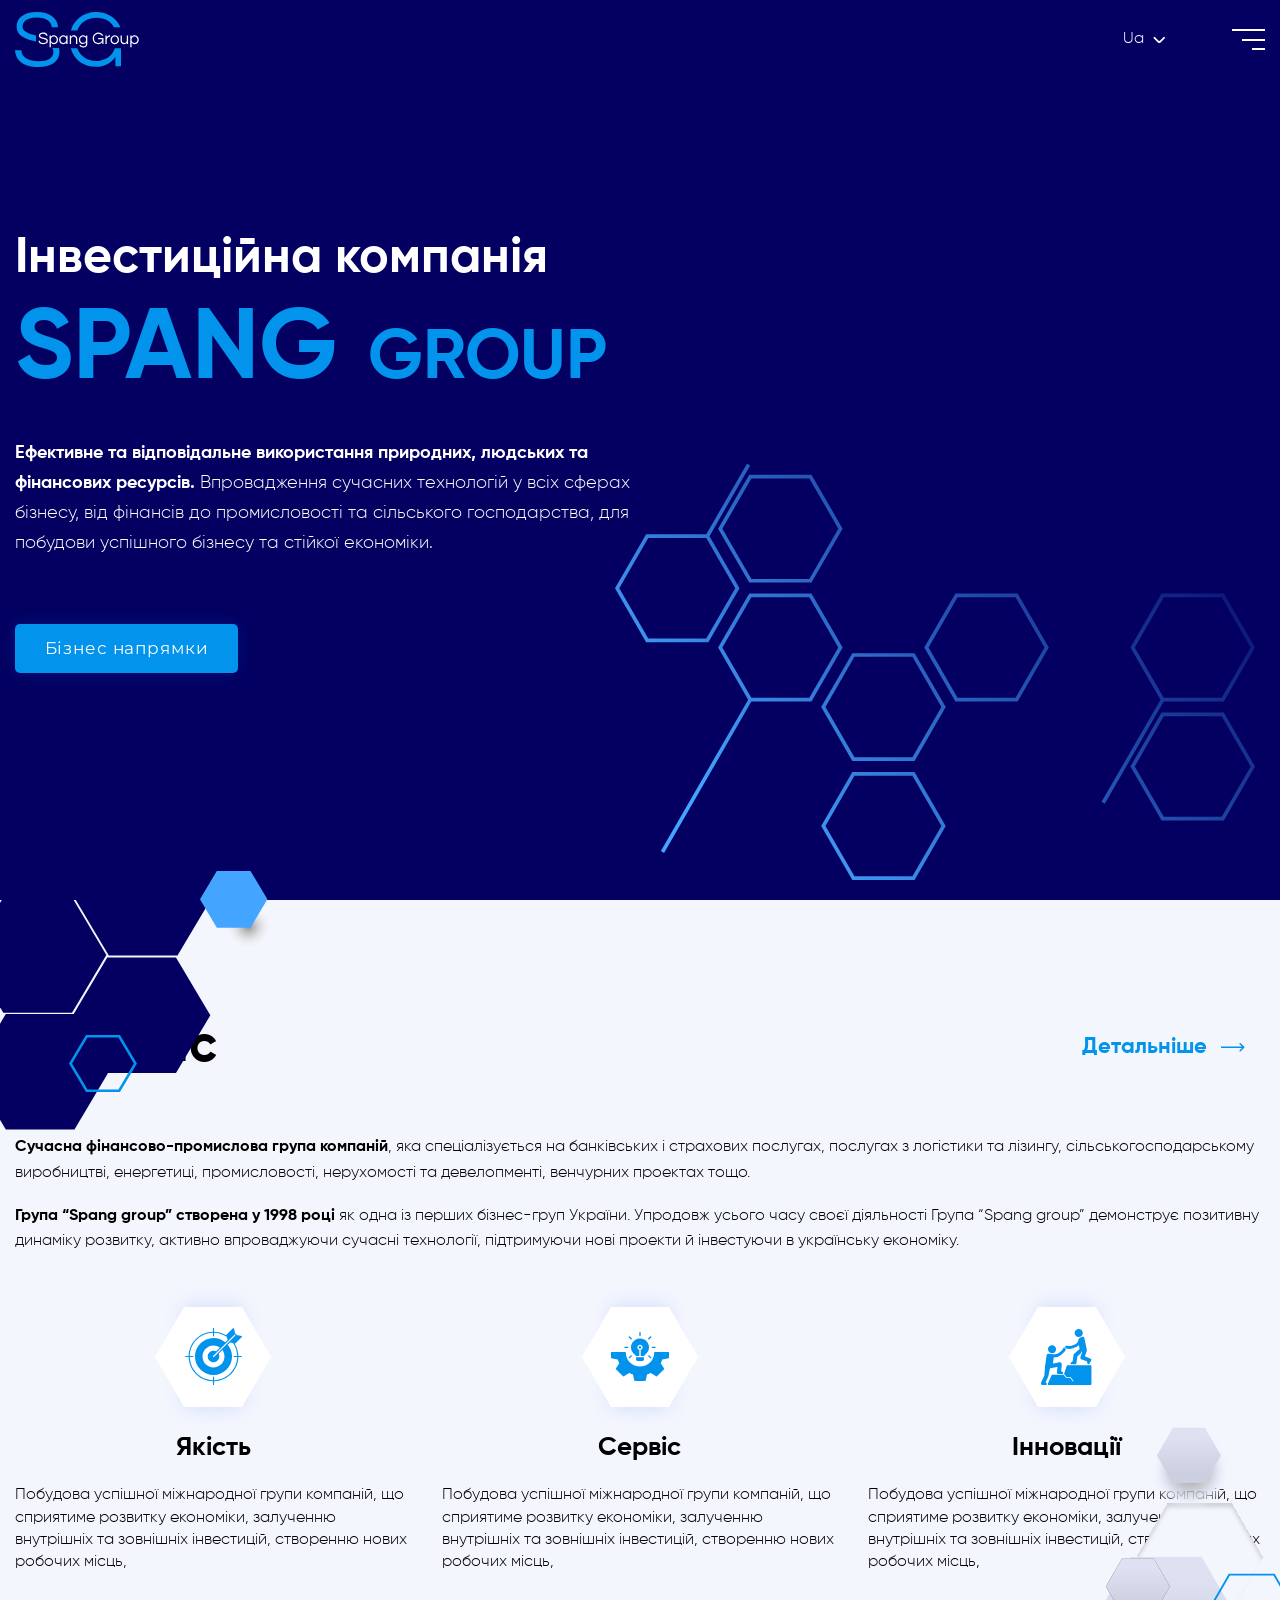
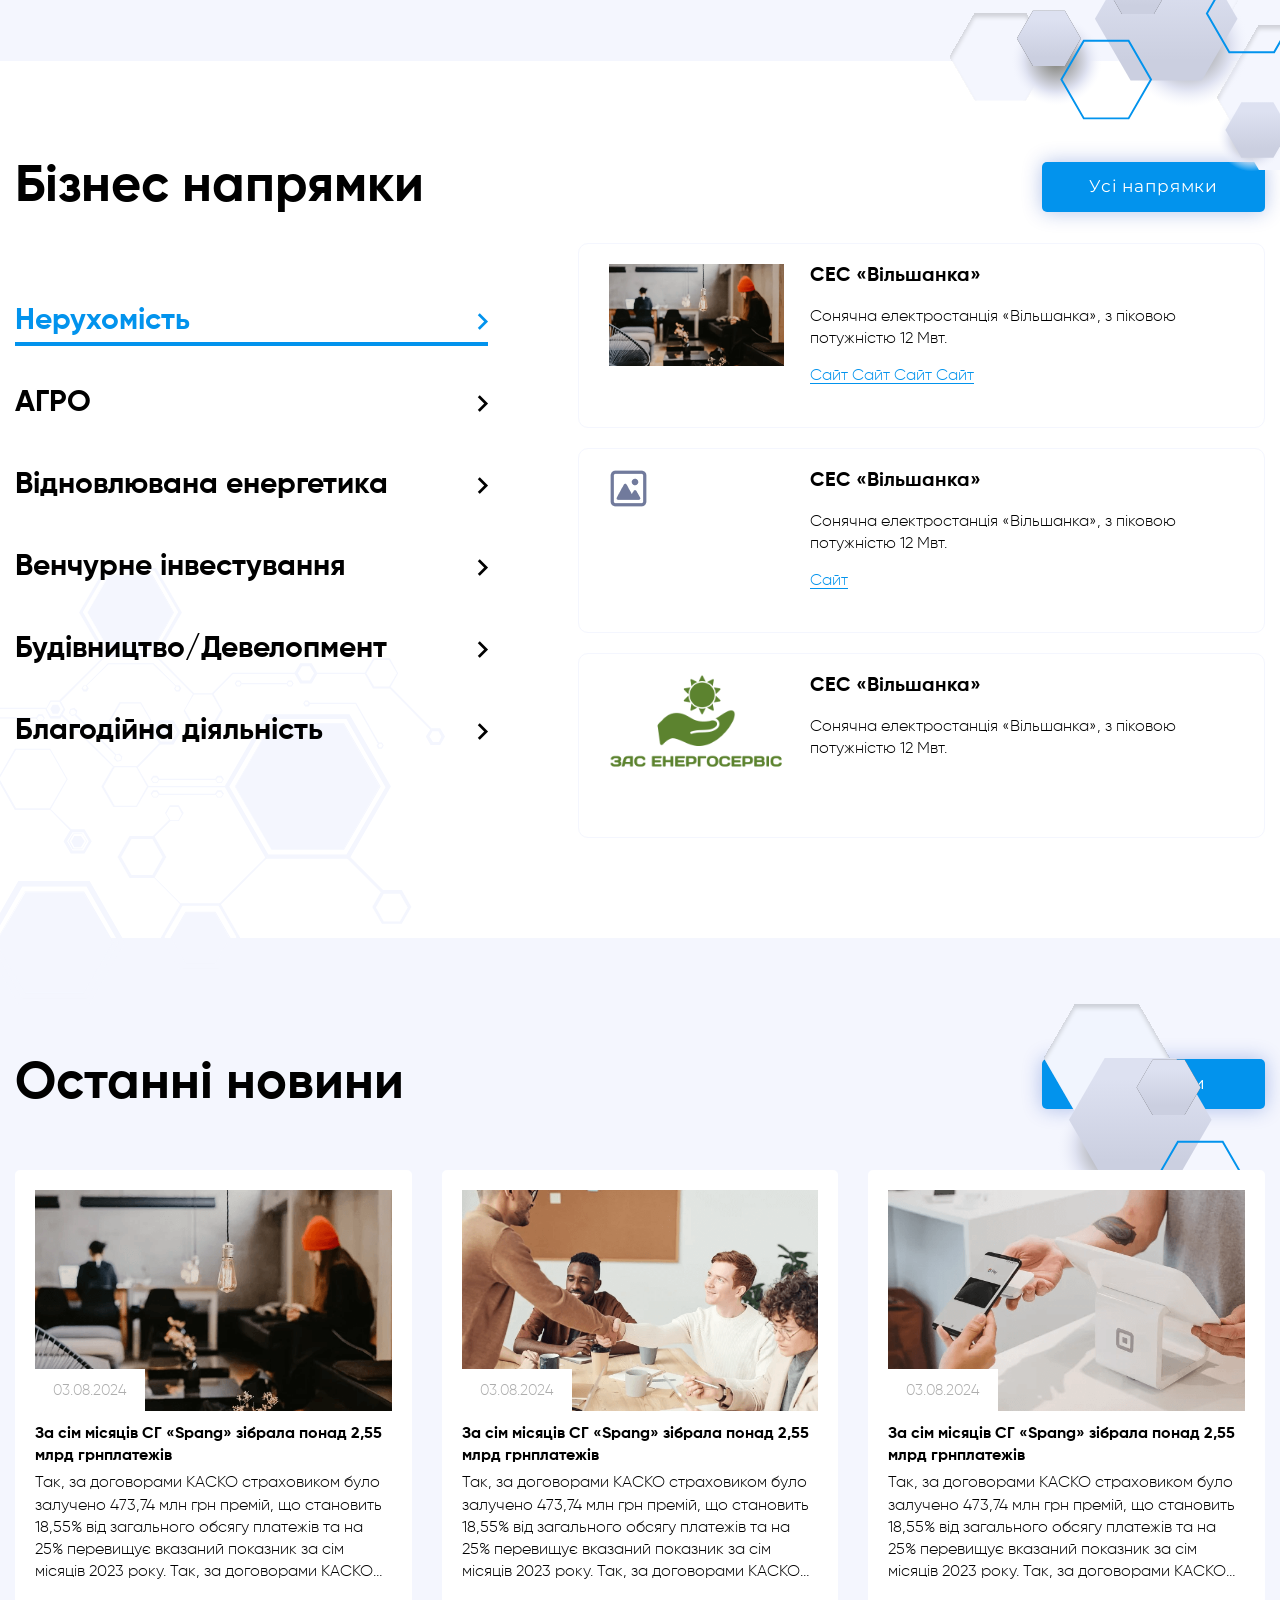
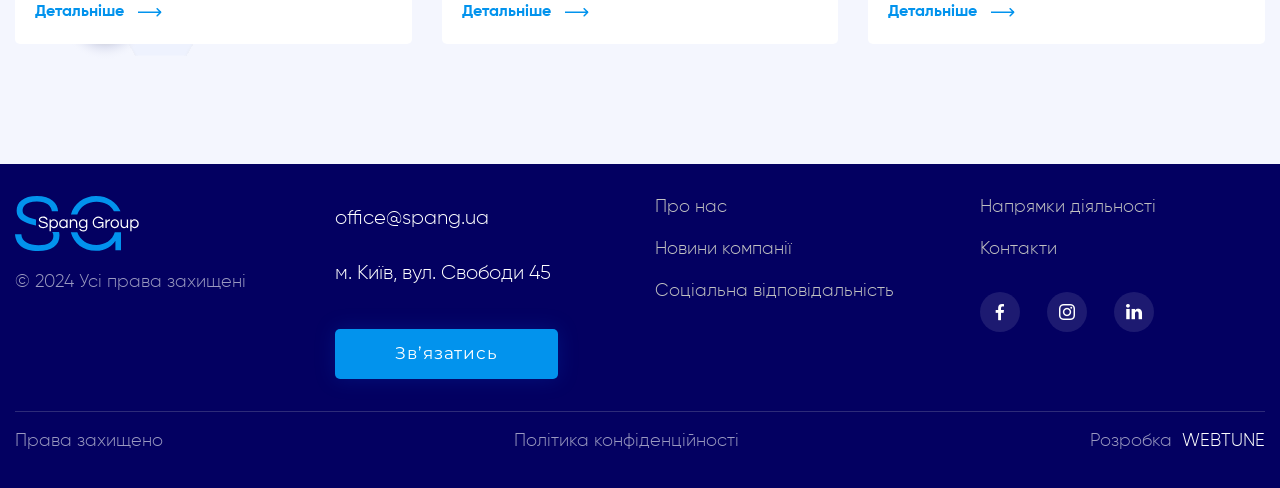
==== commit 38055f09: "add file" ====
--- a/index.html
+++ b/index.html
@@ -574,7 +574,7 @@
                     </li>
                 </ul>
 
-                <div class="btn-primary text-center">Зв’язатись</div>
+                <div class="btn-primary text-center open-popup" data-rel="cta">Зв’язатись</div>
             </div>
             <div class="col-xl-6 col-lg-6 col-md-6 col-sm-12 col-xs-12 footer-item column grid">
                 <ul class="menu">
@@ -640,148 +640,76 @@
 
 <div class="popup-wrapper">
     <div class="bg-layer"></div>
+
     <div class="popup-content cta" data-rel="cta">
         <div class="layer-close"></div>
         <div class="popup-container ">
             <div class="btn-close d-flex align-middle align-center"><img src="assets/img/close.svg" alt="close icon">
             </div>
 
-            <div class="popup-form text-center">
-                <h4 class="popup-form__heading heading-font text-bold">Зворотній зв'язок</h4>
+            <div class="popup-form">
+                <h4 class="popup-form__heading heading-font text-center text-bold">Форма зворотнього зв'язку</h4>
                 <form>
                     <div class="row m-row">
                         <div class="col-xl-12 col-lg-12 col-md-12 col-sm-12 col-xs-12 column">
                             <div class="form-control">
-                                <input class="form-control__input" type="text" name="" value=""
+                                <label for="username" class="form-control__label">Ваше ім’я*</label>
+                                <input id="username" class="form-control__input" type="text" name="" value=""
                                        placeholder="Ім’я "
-                                       title="">
-                                <i class="icon-user"></i>
+                                       title="" required>
+
                             </div>
                         </div>
                         <div class="col-xl-12 col-lg-12 col-md-12 col-sm-12 col-xs-12 column">
                             <div class="form-control">
-                                <input class="form-control__input" type="tel" name="" value=""
-                                       placeholder="+38 (000) 000 00 00"
-                                       title="">
-                                <i class="icon-phone"></i>
-                            </div>
-                        </div>
+                                <label for="userphone" class="form-control__label">Ваш телефон* </label>
+                                <input id="userphone" class="form-control__input" type="tel" name="" value=""
+                                       placeholder=" +38 (_ _ _) _ _ _ - _ _ - _ _"
+                                       title="" required>
+                            </div>
+                        </div>
+
                         <div class="col-xl-12 col-lg-12 col-md-12 col-sm-12 col-xs-12 column">
-                            <input type="submit" value="Надіслати" class="btn btn-more">
+                            <div class="form-control">
+                                <label for="useremail" class="form-control__label"> Ваш e-mail</label>
+                                <input id="useremail" class="form-control__input" type="tel" name="" value=""
+                                       placeholder=" Е-mail" title="">
+
+                            </div>
+                        </div>
+                        <div class="col-xl-12 col-lg-12 col-md-12 col-sm-12 col-xs-12 column">
+                            <div class="form-control">
+                                <label for="useremessage" class="form-control__label">Коментар</label>
+                                <textarea id="useremessage" class="form-control__textarea"
+                                          placeholder="Текст вашого коментаря"></textarea>
+
+                            </div>
+
+                        </div>
+                        <div class="col-xl-12 col-lg-12 col-md-12 col-sm-12 col-xs-12 column">
+
+                            <div class="form-control__checkbox">
+                                <label class="checkbox-entry">
+                                    <input type="checkbox">
+                                    <i class="icon-check"></i>
+
+
+                                    <div>Надсилаючи запит, ви надаєте згоду на <span>обробку персональних даних</span></div>
+                                </label>
+                            </div>
+                            <input type="submit" value="Вiдправити" class="btn btn-primary text-center">
                         </div>
                     </div>
                 </form>
             </div>
         </div>
     </div>
+
 </div>
 
 <script src="./assets/js/jquery-3.7.0.min.js"></script>
 <script src="assets/js/swiper-bundle.min.js"></script>
 <script src="assets/js/js_app.min.js"></script>
-
-<script async="" defer="" src="https://maps.googleapis.com/maps/api/js?key=" type="text/javascript"></script>
-
-<script async defer>
-
-    function initializeMap() {
-        var element = document.getElementById('map');
-        var options = {
-            zoom: 15,
-            center: {lat: 50.462977825823856, lng: 30.49312623977225},
-            styles: [{"elementType": "geometry", "stylers": [{"color": "#f5f5f5"}]}, {
-                "elementType": "labels.icon",
-                "stylers": [{"visibility": "off"}]
-            }, {
-                "elementType": "labels.text.fill",
-                "stylers": [{"color": "#616161"}]
-            }, {
-                "elementType": "labels.text.stroke",
-                "stylers": [{"color": "#f5f5f5"}]
-            }, {
-                "featureType": "administrative.land_parcel",
-                "elementType": "labels.text.fill",
-                "stylers": [{"color": "#bdbdbd"}]
-            }, {
-                "featureType": "poi",
-                "elementType": "geometry",
-                "stylers": [{"color": "#eeeeee"}]
-            }, {
-                "featureType": "poi",
-                "elementType": "labels.text.fill",
-                "stylers": [{"color": "#757575"}]
-            }, {
-                "featureType": "poi.park",
-                "elementType": "geometry",
-                "stylers": [{"color": "#e5e5e5"}]
-            }, {
-                "featureType": "poi.park",
-                "elementType": "labels.text.fill",
-                "stylers": [{"color": "#9e9e9e"}]
-            }, {
-                "featureType": "road",
-                "elementType": "geometry",
-                "stylers": [{"color": "#ffffff"}]
-            }, {
-                "featureType": "road.arterial",
-                "elementType": "labels.text.fill",
-                "stylers": [{"color": "#757575"}]
-            }, {
-                "featureType": "road.highway",
-                "elementType": "geometry",
-                "stylers": [{"color": "#dadada"}]
-            }, {
-                "featureType": "road.highway",
-                "elementType": "labels.text.fill",
-                "stylers": [{"color": "#616161"}]
-            }, {
-                "featureType": "road.local",
-                "elementType": "labels.text.fill",
-                "stylers": [{"color": "#9e9e9e"}]
-            }, {
-                "featureType": "transit.line",
-                "elementType": "geometry",
-                "stylers": [{"color": "#e5e5e5"}]
-            }, {
-                "featureType": "transit.station",
-                "elementType": "geometry",
-                "stylers": [{"color": "#eeeeee"}]
-            }, {
-                "featureType": "water",
-                "elementType": "geometry",
-                "stylers": [{"color": "#c9c9c9"}]
-            }, {"featureType": "water", "elementType": "labels.text.fill", "stylers": [{"color": "#9e9e9e"}]}]
-        };
-        var myMap = new google.maps.Map(element, options);
-        var markers = [{
-            coordinates: {lat: 50.462977825823856, lng: 30.49312623977225},
-            image: "assets/img/placeholder.svg",
-            info: "<div class='map-info'>м.Київ, вул. Глибочицька, 23</div>"
-        },];
-
-        function addMarker(properties) {
-            var marker = new google.maps.Marker({position: properties.coordinates, map: myMap, icon: properties.image});
-            if (properties.image) {
-                marker.setIcon(properties.image);
-            }
-            if (properties.info) {
-                marker.addListener('click', function () {
-                    InfoWindow.open(myMap, marker);
-                });
-                var InfoWindow = new google.maps.InfoWindow({content: properties.info});
-            }
-        }
-
-        for (var i = 0; i < markers.length; i++) {
-            addMarker(markers[i]);
-        }
-    }
-
-
-    $(window).on('load', function () {
-        initializeMap();
-    });
-</script>
 
 
 <script>
--- a/assets/css/app.css
+++ b/assets/css/app.css
@@ -1,2 +1,2 @@
-html,body,div,applet,object,iframe,h1,h2,h3,h4,h5,h6,p,blockquote,pre,abbr,acronym,address,big,cite,code,del,dfn,em,img,ins,kbd,q,s,samp,small,strike,strong,sub,sup,tt,var,u,center,dl,dt,dd,ol,ul,li,p,fieldset,form,label,legend,table,caption,tbody,tfoot,thead,tr,th,td,article,aside,canvas,details,embed,figure,figcaption,footer,header,hgroup,menu,nav,output,ruby,section,summary,time,mark,audio,video,figure,body{margin:0;padding:0;border:0;font-family:'Gilroy', sans-serif;font-weight:400;vertical-align:baseline}article,aside,details,figcaption,figure,footer,header,hgroup,menu,nav,section{display:block}body{position:relative;font-family:'Gilroy', sans-serif;font-weight:400;background:#f4f6fe;color:#000;overflow:hidden}ol,ul{list-style:none;margin:0;padding:0}blockquote,q{quotes:none}blockquote:before,blockquote:after,q:before,q:after{content:''}table{border-collapse:collapse;border-spacing:0}*,*:before,*:after{-webkit-box-sizing:border-box;-moz-box-sizing:border-box;box-sizing:border-box}*{-webkit-tap-highlight-color:transparent !important;outline:none !important}@font-face{font-family:'Montserrat';src:url("../fonts/Montserrat-Regular.ttf") format("truetype");font-weight:normal;font-style:normal}@font-face{font-family:'Gilroy';src:url("../fonts/Gilroy-ExtraBold.ttf") format("truetype");font-weight:800;font-style:normal}@font-face{font-family:'Gilroy';src:url("../fonts/Gilroy-Bold.ttf") format("truetype");font-weight:700;font-style:normal}@font-face{font-family:'Gilroy';src:url("../fonts/Gilroy-Light.ttf") format("truetype");font-weight:300;font-style:normal}@font-face{font-family:'icomoon';src:url("../fonts/icomoon.eot");src:url("../fonts/icomoon.eot") format("embedded-opentype"),url("../fonts/icomoon.ttf") format("truetype"),url("../fonts/icomoon.woff") format("woff"),url("../fonts/icomoon.svg") format("svg");font-weight:normal;font-style:normal;font-display:block}[class^="icon-"],[class*=" icon-"]{font-family:'icomoon' !important;speak:never;font-style:normal;font-weight:normal;font-variant:normal;text-transform:none;line-height:1;-webkit-font-smoothing:antialiased;-moz-osx-font-smoothing:grayscale}.social{display:flex}.social__item+.social__item{margin-left:9px}.social__item a{height:50px;width:50px;background:#fff;border-radius:10px}.social__item a img{max-width:50%}.social__item a i{font-size:24px;color:#ffffff}.text-right{text-align:right}.text-center{text-align:center}.text-left{text-align:left}.text-justify{text-align:justify}.text-uppercase{text-transform:uppercase}.text-light{font-weight:300}.text-regular{font-weight:400}.text-medium{font-weight:500}.text-semibold{font-weight:600}.text-bold{font-weight:700}.text-xl{font-size:60px;font-size:-webkit-calc(40px + (60 - 40) * ((100vw - 300px) / (1920 - 300)));font-size:-moz-calc(40px + (60 - 40) * ((100vw - 300px) / (1920 - 300)));font-size:calc(40px + (60 - 40) * ((100vw - 300px) / (1920 - 300)));line-height:1}.text-l{font-size:30px;font-size:-webkit-calc(20px + (30 - 20) * ((100vw - 300px) / (1920 - 300)));font-size:-moz-calc(20px + (30 - 20) * ((100vw - 300px) / (1920 - 300)));font-size:calc(20px + (30 - 20) * ((100vw - 300px) / (1920 - 300)));line-height:1.3}.text-m{font-size:18px;font-size:-webkit-calc(16px + (18 - 16) * ((100vw - 300px) / (1920 - 300)));font-size:-moz-calc(16px + (18 - 16) * ((100vw - 300px) / (1920 - 300)));font-size:calc(16px + (18 - 16) * ((100vw - 300px) / (1920 - 300)));line-height:1.3}.text-s{font-size:17px;font-size:-webkit-calc(14px + (17 - 14) * ((100vw - 300px) / (1920 - 300)));font-size:-moz-calc(14px + (17 - 14) * ((100vw - 300px) / (1920 - 300)));font-size:calc(14px + (17 - 14) * ((100vw - 300px) / (1920 - 300)));line-height:1.4}.icon-add-square:before{content:"\e90b"}.icon-ar-top:before{content:"\e907"}.icon-placeholder:before{content:"\e908"}.icon-message:before{content:"\e909"}.icon-phone:before{content:"\e90a"}.icon-ar-right:before{content:"\e905"}.icon-ar-left:before{content:"\e906"}.icon-ar-bottom:before{content:"\e904"}.icon-ar-btn-right:before{content:"\e900"}.icon-facebook:before{content:"\e901"}.icon-instagram:before{content:"\e902"}.icon-linkedin:before{content:"\e903"}.overflow-hidden{overflow:hidden}.html.overflow-menu{overflow:hidden}html.overflow-hidden body{overflow:hidden}html:not(.touch-screen)::-webkit-scrollbar,html:not(.touch-screen) *::-webkit-scrollbar{width:6px;height:6px}html:not(.touch-screen)::-webkit-scrollbar-track,html:not(.touch-screen) *::-webkit-scrollbar-track{background-color:#eee}html:not(.touch-screen)::-webkit-scrollbar-thumb,html:not(.touch-screen) *::-webkit-scrollbar-thumb{background-color:#0293ED !important}.lg-actions .lg-next,.lg-actions .lg-prev{background-color:transparent !important;color:#fff !important}.lg-autoplay-button{display:none !important}html{overflow-y:scroll}body .hide-scrollbar,html .hide-scrollbar{scrollbar-width:none}body .hide-scrollbar::-webkit-scrollbar,html .hide-scrollbar::-webkit-scrollbar{display:none}img::selection{background-color:transparent}.default-icon{width:100%}.default-icon img{height:100%;width:100%;object-fit:cover;object-position:center}.--relative{position:relative}a{text-decoration:none;color:inherit;cursor:pointer;-webkit-font-smoothing:antialiased}img{display:block;max-width:100%}.overlap{position:relative;z-index:2}body.overflow-hidden{overflow:hidden}.body-padding{height:119px}@media (max-width: 767px){.body-padding{height:85px}}.section{overflow:hidden;position:relative}.main-wrapper{z-index:1}.swiper-container{margin-left:auto;margin-right:auto;position:relative;overflow:hidden;list-style:none;padding:0;z-index:1;width:100%;height:100%;opacity:0}.swiper-container.swiper-initialized{opacity:1}.swiper-container:not(.swiper-no-swiping){cursor:url(../img/drag.png) 16 9,ew-resize}.swiper-button__wrap{cursor:auto}@media (min-width: 767px){.swiper-button__wrap.top{position:absolute;top:3%;right:15px}}@media (max-width: 767px){.swiper-button__wrap.top{position:relative;width:100%;-webkit-box-pack:justify;-webkit-justify-content:space-between;-ms-flex-pack:justify;justify-content:space-between;margin-top:40px}}.swiper-button__wrap.top .swiper-button-next,.swiper-button__wrap.top .swiper-button-prev{color:#000000}.swiper-button__wrap.top .swiper-button-next i,.swiper-button__wrap.top .swiper-button-prev i{color:#000000}.swiper-button__wrap.top .swiper-button-next{padding-left:24px}.swiper-button__wrap.top .swiper-button-prev{padding-right:24px}.swiper-button__wrap.top .swiper-button-prev:before{content:'';height:13px;width:1px;background-color:rgba(0,0,0,0.2);position:absolute;top:50%;right:0;transform:translateY(-50%)}@media (max-width: 767px){.swiper-button__wrap.top .swiper-button-prev:before{display:none}}.swiper-button-next,.swiper-button-prev{-webkit-transition:all .4s ease-out;-moz-transition:all .4s ease-out;-o-transition:all .4s ease-out;transition:all .4s ease-out;width:auto;height:auto;border:none;color:#fff}.swiper-button-next i,.swiper-button-prev i{font-size:12px;font-weight:300;color:#fff;-webkit-transition:all .5s ease-out;-moz-transition:all .5s ease-out;-o-transition:all .5s ease-out;transition:all .5s ease-out}.swiper-button-next:after,.swiper-button-prev:after{display:none}.swiper-button-next i{padding-left:8px}.swiper-button-next:hover i{transform:translateX(10px)}.swiper-button-prev i{padding-right:8px}.swiper-button-prev:before{content:'';height:13px;width:1px;background-color:rgba(255,255,255,0.2);position:absolute;top:50%;right:0;transform:translateY(-50%)}.swiper-button-prev:hover i{transform:translateX(-10px)}.swiper-pagination-progressbar{position:relative;top:auto}.swiper-pagination.swiper-pagination-horizontal{background:#EDEDF0;height:5px;border-radius:2px}.swiper-pagination-progressbar .swiper-pagination-progressbar-fill{background:linear-gradient(88.24deg, #CFCFCF 0%, #938C89 100%)}.top-link{transition:all .25s ease-in-out;position:fixed;bottom:60px;right:60px;z-index:10;cursor:pointer;border-radius:10px;padding:.25em;width:64px;height:64px;background:linear-gradient(88.24deg, #CFCFCF 0%, #938C89 100%);display:flex;align-items:center;justify-content:center}@media (max-width: 767px){.top-link{width:45px;height:45px;right:15px;bottom:15px}}.top-link.show{visibility:visible;opacity:1}.top-link.hide{visibility:hidden;opacity:0}.top-link i{font-size:24px;font-size:-webkit-calc(16px + (24 - 16) * ((100vw - 300px) / (1920 - 300)));font-size:-moz-calc(16px + (24 - 16) * ((100vw - 300px) / (1920 - 300)));font-size:calc(16px + (24 - 16) * ((100vw - 300px) / (1920 - 300)));color:#ffff}.top-link .screen-reader-text{position:absolute;clip-path:inset(50%);margin:-1px;border:0;padding:0;width:1px;height:1px;overflow:hidden;word-wrap:normal !important;clip:rect(1px, 1px, 1px, 1px)}.fade-in{animation:fade-in 0.35s cubic-bezier(0.165, 0.84, 0.44, 1)}.animate-in{animation:modalIn 0.7s cubic-bezier(0.165, 0.84, 0.44, 1);animation-iteration-count:1}.animate-away{animation:modalAway 1.4s cubic-bezier(0.165, 0.84, 0.44, 1);animation-iteration-count:1}@-webkit-keyframes modalIn{0%{transform:translateY(200%);opacity:0}100%{transform:translateY(0%);opacity:1}}@keyframes modalIn{0%{transform:translateY(200%);opacity:0}100%{transform:translateY(0%);opacity:1}}@-webkit-keyframes modalAway{0%{transform:translateY(0%)}100%{transform:translateY(200%)}}@keyframes modalAway{0%{transform:translateY(0%)}100%{transform:translateY(200%)}}@keyframes fade-in{0%{opacity:0}100%{opacity:1}}@keyframes fadeEffect{from{opacity:0}to{opacity:1}}.dashed{-webkit-animation:dash 8s linear infinite;animation:dash 8s linear infinite}.dashed__box{transform:rotate(90deg);left:20px;top:15px;position:relative}@keyframes dash{from{stroke-dashoffset:200}to{stroke-dashoffset:0}}@-webkit-keyframes dash{from{stroke-dashoffset:200}to{stroke-dashoffset:0}}.animation{opacity:1;-webkit-transition:all 0.5s;-o-transition:all 0.5s;transition:all 0.5s}.animation.animated{opacity:1}.header{top:0;left:0;width:100%;position:fixed;background:#030061;z-index:3;visibility:visible;opacity:1;-webkit-transition:all .5s ease-out;-moz-transition:all .5s ease-out;-o-transition:all .5s ease-out;transition:all .5s ease-out;padding:12px 0 52px 0}@media (max-width: 767px){.header{padding:13px 0}}.header .logo__wrap{width:132px;height:55px}.header .lang{position:absolute;display:inline;pointer-events:none;visibility:hidden;opacity:0;transition:.3s;-webkit-transform:translate(-50%, 20px);transform:translate(-50%, 20px);left:50%;top:100%;padding:9px 14px;border-radius:5px;box-shadow:0px 4px 20px 0px rgba(160,160,160,0.25)}@media (max-width: 767px){.header .lang{-webkit-transform:none;transform:none;left:1px}}.header .lang__current{position:relative;cursor:pointer}.header .lang__current a,.header .lang__current i{font-weight:400;transition:all .5s ease}.header .lang__current i{font-size:7px;padding-left:9.41px;color:#fff}.header .lang li:not(.header .lang li:last-child){padding-bottom:10px}.header .lang__wrap{margin-right:67.06px}.header .lang__wrap a{color:#fff;font-size:17px;font-size:-webkit-calc(14px + (17 - 14) * ((100vw - 300px) / (1920 - 300)));font-size:-moz-calc(14px + (17 - 14) * ((100vw - 300px) / (1920 - 300)));font-size:calc(14px + (17 - 14) * ((100vw - 300px) / (1920 - 300)));-webkit-transition:all .5s ease-out;-moz-transition:all .5s ease-out;-o-transition:all .5s ease-out;transition:all .5s ease-out}.header .lang__wrap.open .lang{pointer-events:all;visibility:visible;opacity:1;-webkit-transform:translate(-50%, 10px);transform:translate(-50%, 10px);z-index:5}@media (max-width: 767px){.header .lang__wrap.open .lang{-webkit-transform:none;left:1px;top:calc(100% - 26px)}}.header .burger{display:flex;cursor:pointer;width:100%;height:100%;justify-content:space-between;flex-direction:column;-webkit-transition:all .3s ease-out;-moz-transition:all .3s ease-out;-o-transition:all .3s ease-out;transition:all .3s ease-out}.header .burger__wrap{width:33px;height:21px;display:flex}.header .burger__wrap.active .burger span{width:100%}.header .burger__wrap.active .burger span:nth-child(1){transform:translateY(10px) rotate(45deg)}.header .burger__wrap.active .burger span:nth-child(2){opacity:0}.header .burger__wrap.active .burger span:nth-child(3){transform:translateY(-10px) rotate(-45deg)}.header .burger>span{height:2px;background-color:#fff;border-radius:0;-webkit-transition:all .5s ease-out;-moz-transition:all .5s ease-out;-o-transition:all .5s ease-out;transition:all .5s ease-out;z-index:999}.header .burger>span:nth-child(2),.header .burger>span:nth-child(3){margin-left:auto}.header .burger>span:nth-child(2){width:calc(100% - 10px)}.header .burger>span:nth-child(3){width:calc(100% - 20px)}.header .navbar{position:fixed;z-index:-1;top:115px;left:0;width:100%;height:auto;-webkit-transition:all .5s ease-out;-moz-transition:all .5s ease-out;-o-transition:all .5s ease-out;transition:all .5s ease-out;background-color:#030061;padding-block:1.25rem;opacity:0;visibility:hidden;-webkit-transform:translateY(-100%);transform:translateY(-100%)}@media (max-width: 767px){.header .navbar{top:80px}}.header .navbar.is-visible{opacity:1;visibility:visible;-webkit-transform:translateY(0%);transform:translateY(0%)}@media (min-width: 991px){.header .navbar .menu{display:flex;justify-content:center;width:100%;max-width:1305px;margin:0 auto}}@media (max-width: 991px){.header .navbar .menu{margin:0;text-align:center}}.header .navbar .menu-item{margin:0 20px}@media (max-width: 991px){.header .navbar .menu-item{padding:0;display:block;height:auto}}@media (max-width: 991px){.header .navbar .menu-item+.menu-item{margin:0}}.header .navbar .menu-item a{font-weight:400;font-size:25px;line-height:1.2;color:#fff;-webkit-transition:all .5s ease-out;-moz-transition:all .5s ease-out;-o-transition:all .5s ease-out;transition:all .5s ease-out;position:relative;display:block}@media (max-width: 991px){.header .navbar .menu-item a{padding:25px 15px}}.footer{background:#030061;position:relative}.footer .logo__link{display:block;margin-bottom:20px}.footer .logo__text{color:#ffffff;font-size:20px}@media (max-width: 767px){.footer .logo__wrap{margin-bottom:32px;width:auto;height:auto}}@media (max-width: 767px){.footer-item:not(.footer-item:last-child){margin-bottom:0}}.footer-item__heading{margin-bottom:20px;color:#0293ED;font-size:18px}.footer__main{padding:32px 0}.footer__bottom{padding:18px 0 36px 0;border-top:1px solid rgba(215,215,215,0.2)}@media (max-width: 767px){.footer__bottom{text-align:center;padding:24px 0}}.footer .menu{display:grid;grid-template-columns:50% 50%;gap:20px}.footer .menu__heading{background:linear-gradient(88.24deg, #CFCFCF 0%, #938C89 100%);-webkit-background-clip:text;-webkit-text-fill-color:transparent;font-size:24px;margin-bottom:25px}.footer .menu-item a{font-size:18px;color:#C1C1C1}.footer .btn-primary{margin-top:33px;max-width:223px}.footer .contact-item+.contact-item{margin-top:10px}.footer .contact-item a{font-size:20px;line-height:2.25;color:#fff}.footer .social{margin-left:calc(50% + 20px);margin-top:-10px}.footer .social-item+.social-item{margin-left:27px}.footer .social-item a{width:40px;height:40px;border-radius:100%;background:rgba(255,255,255,0.1)}.footer .social-item a i{color:#fff;-webkit-transition:all .4s ease-out;-moz-transition:all .4s ease-out;-o-transition:all .4s ease-out;transition:all .4s ease-out}.footer .social-item a:hover i{color:#0293ed}@media (min-width: 767px){.footer .develop{-webkit-box-pack:end;-webkit-justify-content:flex-end;-ms-flex-pack:end;justify-content:flex-end}}@media (max-width: 767px){.footer .develop{-webkit-box-pack:center;-webkit-justify-content:center;-ms-flex-pack:center;justify-content:center;margin-top:24px}}.footer .develop__link,.footer .develop__text{font-size:18px}.footer .develop__text{color:rgba(255,255,255,0.6)}.footer .develop__link{text-transform:uppercase;color:#fff;padding-left:10px}.footer .copyright{font-size:18px;color:rgba(255,255,255,0.6)}.top-link{transition:all .25s ease-in-out;position:fixed;bottom:60px;right:60px;z-index:10;cursor:pointer;border-radius:10px;padding:.25em;width:64px;height:64px;background:linear-gradient(88.24deg, #CFCFCF 0%, #938C89 100%);display:flex;align-items:center;justify-content:center}@media (max-width: 767px){.top-link{width:45px;height:45px;right:15px;bottom:15px}}.top-link.show{visibility:visible;opacity:1}.top-link.hide{visibility:hidden;opacity:0}.top-link i{font-size:24px;font-size:-webkit-calc(16px + (24 - 16) * ((100vw - 300px) / (1920 - 300)));font-size:-moz-calc(16px + (24 - 16) * ((100vw - 300px) / (1920 - 300)));font-size:calc(16px + (24 - 16) * ((100vw - 300px) / (1920 - 300)));color:#ffff}.top-link .screen-reader-text{position:absolute;clip-path:inset(50%);margin:-1px;border:0;padding:0;width:1px;height:1px;overflow:hidden;word-wrap:normal !important;clip:rect(1px, 1px, 1px, 1px)}.d-none{display:none !important}.d-block{display:block !important}.d-inline-block{display:inline-block !important}@media (min-width: 576px){.d-sm-block{display:block !important}.d-sm-none{display:none !important}.d-sm-flex{display:flex !important}.d-sm-inline-block{display:inline-block !important}}@media (min-width: 768px){.d-md-block{display:block !important}.d-md-none{display:none !important}.d-md-flex{display:flex !important;display:-webkit-box;display:-webkit-flex;display:-ms-flexbox;display:flex;-webkit-flex-flow:row wrap;flex-flow:row wrap}.d-md-inline-block{display:inline-block !important}}@media (min-width: 992px){.d-lg-block{display:block !important}.d-lg-none{display:none !important}.d-lg-flex{display:flex !important}.d-lg-inline-block{display:inline-block !important}}@media (min-width: 1200px){.d-xl-block{display:block !important}.d-xl-none{display:none !important}.d-xl-flex{display:flex !important}.d-xl-inline-block{display:inline-block !important}}.container{width:100%;max-width:1305px;margin:auto;padding:0 15px}.container-fluid{width:100%;padding-right:15px;padding-left:15px;margin-right:auto;margin-left:auto}@media (max-width: 767px){.container-fluid{padding-right:15px;padding-left:15px}}.row{display:-webkit-box;display:-webkit-flex;display:-ms-flexbox;display:flex;-webkit-flex-flow:row wrap;flex-flow:row wrap}.d-flex{display:-webkit-box;display:-webkit-flex;display:-ms-flexbox;display:flex;-webkit-flex-flow:row wrap;flex-flow:row wrap}.m-auto{display:block;margin:auto}.m-row{margin:0 -15px}.mb-40{margin-bottom:40px}.p-0{padding:0}.pl-20{padding-left:20px}@media (max-width: 767px){.pl-20{padding-left:12px}}.mb-180{margin-bottom:180px}@media (max-width: 991px){.mb-180{margin-bottom:100px}}.mb-32{margin-bottom:32px}@media (max-width: 575px){.mb-32{margin-bottom:24px}}.mb-20{margin-bottom:20px}.column{padding:0 15px;position:relative}.align-self-middle{-webkit-align-self:center;align-self:center}.align-self-end{-webkit-align-self:flex-end;align-self:flex-end}.align-center{-webkit-box-pack:center;-webkit-justify-content:center;-ms-flex-pack:center;justify-content:center}.align-spaced{-webkit-justify-content:space-around;justify-content:space-around}.align-evenly{-webkit-box-pack:space-evenly;-ms-flex-pack:space-evenly;justify-content:space-evenly}.align-middle{-webkit-box-align:center;-webkit-align-items:center;-ms-flex-align:center;align-items:center}.align-justify{-webkit-box-pack:justify;-webkit-justify-content:space-between;-ms-flex-pack:justify;justify-content:space-between}.align-right{-webkit-box-pack:end;-webkit-justify-content:flex-end;-ms-flex-pack:end;justify-content:flex-end}.align-left{-webkit-box-pack:start;-webkit-justify-content:flex-start;-ms-flex-pack:start;justify-content:flex-start}.align-end{-webkit-box-align:end;-ms-flex-align:end;align-items:flex-end}.align-start{-webkit-box-align:end;-ms-flex-align:end;align-items:flex-start}.align-self-bottom{-webkit-align-self:flex-end;-ms-flex-item-align:end;align-self:flex-end}.align-content-justify{-ms-flex-line-pack:justify;align-content:space-between}.col-xs-1{-webkit-box-flex:0;-webkit-flex:0 0 8.333333%;-ms-flex:0 0 8.333333%;flex:0 0 8.333333%;max-width:8.333333%}.col-xs-2{-webkit-box-flex:0;-webkit-flex:0 0 16.666666%;-ms-flex:0 0 16.666666%;flex:0 0 16.666666%;max-width:16.666666%}.col-xs-3{-webkit-box-flex:0;-webkit-flex:0 0 24.999999%;-ms-flex:0 0 24.999999%;flex:0 0 24.999999%;max-width:24.999999%}.col-xs-4{-webkit-box-flex:0;-webkit-flex:0 0 33.333332%;-ms-flex:0 0 33.333332%;flex:0 0 33.333332%;max-width:33.333332%}.col-xs-5{-webkit-box-flex:0;-webkit-flex:0 0 41.666665%;-ms-flex:0 0 41.666665%;flex:0 0 41.666665%;max-width:41.666665%}.col-xs-6{-webkit-box-flex:0;-webkit-flex:0 0 49.999998%;-ms-flex:0 0 49.999998%;flex:0 0 49.999998%;max-width:49.999998%}.col-xs-7{-webkit-box-flex:0;-webkit-flex:0 0 58.333331%;-ms-flex:0 0 58.333331%;flex:0 0 58.333331%;max-width:58.333331%}.col-xs-8{-webkit-box-flex:0;-webkit-flex:0 0 66.666664%;-ms-flex:0 0 66.666664%;flex:0 0 66.666664%;max-width:66.666664%}.col-xs-9{-webkit-box-flex:0;-webkit-flex:0 0 74.999997%;-ms-flex:0 0 74.999997%;flex:0 0 74.999997%;max-width:74.999997%}.col-xs-10{-webkit-box-flex:0;-webkit-flex:0 0 83.33333%;-ms-flex:0 0 83.33333%;flex:0 0 83.33333%;max-width:83.33333%}.col-xs-11{-webkit-box-flex:0;-webkit-flex:0 0 91.666663%;-ms-flex:0 0 91.666663%;flex:0 0 91.666663%;max-width:91.666663%}.col-xs-12{-webkit-box-flex:0;-webkit-flex:0 0 99.999996%;-ms-flex:0 0 99.999996%;flex:0 0 99.999996%;max-width:99.999996%}@media (min-width: 576px){.col-sm-1{-webkit-box-flex:0;-webkit-flex:0 0 8.333333%;-ms-flex:0 0 8.333333%;flex:0 0 8.333333%;max-width:8.333333%}.col-sm-2{-webkit-box-flex:0;-webkit-flex:0 0 16.666666%;-ms-flex:0 0 16.666666%;flex:0 0 16.666666%;max-width:16.666666%}.col-sm-3{-webkit-box-flex:0;-webkit-flex:0 0 24.999999%;-ms-flex:0 0 24.999999%;flex:0 0 24.999999%;max-width:24.999999%}.col-sm-4{-webkit-box-flex:0;-webkit-flex:0 0 33.333332%;-ms-flex:0 0 33.333332%;flex:0 0 33.333332%;max-width:33.333332%}.col-sm-5{-webkit-box-flex:0;-webkit-flex:0 0 41.666665%;-ms-flex:0 0 41.666665%;flex:0 0 41.666665%;max-width:41.666665%}.col-sm-6{-webkit-box-flex:0;-webkit-flex:0 0 49.999998%;-ms-flex:0 0 49.999998%;flex:0 0 49.999998%;max-width:49.999998%}.col-sm-7{-webkit-box-flex:0;-webkit-flex:0 0 58.333331%;-ms-flex:0 0 58.333331%;flex:0 0 58.333331%;max-width:58.333331%}.col-sm-8{-webkit-box-flex:0;-webkit-flex:0 0 66.666664%;-ms-flex:0 0 66.666664%;flex:0 0 66.666664%;max-width:66.666664%}.col-sm-9{-webkit-box-flex:0;-webkit-flex:0 0 74.999997%;-ms-flex:0 0 74.999997%;flex:0 0 74.999997%;max-width:74.999997%}.col-sm-10{-webkit-box-flex:0;-webkit-flex:0 0 83.33333%;-ms-flex:0 0 83.33333%;flex:0 0 83.33333%;max-width:83.33333%}.col-sm-11{-webkit-box-flex:0;-webkit-flex:0 0 91.666663%;-ms-flex:0 0 91.666663%;flex:0 0 91.666663%;max-width:91.666663%}.col-sm-12{-webkit-box-flex:0;-webkit-flex:0 0 99.999996%;-ms-flex:0 0 99.999996%;flex:0 0 99.999996%;max-width:99.999996%}}@media (min-width: 768px){.col-md-1{-webkit-box-flex:0;-webkit-flex:0 0 8.333333%;-ms-flex:0 0 8.333333%;flex:0 0 8.333333%;max-width:8.333333%}.col-md-2{-webkit-box-flex:0;-webkit-flex:0 0 16.666666%;-ms-flex:0 0 16.666666%;flex:0 0 16.666666%;max-width:16.666666%}.col-md-3{-webkit-box-flex:0;-webkit-flex:0 0 24.999999%;-ms-flex:0 0 24.999999%;flex:0 0 24.999999%;max-width:24.999999%}.col-md-4{-webkit-box-flex:0;-webkit-flex:0 0 33.333332%;-ms-flex:0 0 33.333332%;flex:0 0 33.333332%;max-width:33.333332%}.col-md-5{-webkit-box-flex:0;-webkit-flex:0 0 41.666665%;-ms-flex:0 0 41.666665%;flex:0 0 41.666665%;max-width:41.666665%}.col-md-6{-webkit-box-flex:0;-webkit-flex:0 0 49.999998%;-ms-flex:0 0 49.999998%;flex:0 0 49.999998%;max-width:49.999998%}.col-md-7{-webkit-box-flex:0;-webkit-flex:0 0 58.333331%;-ms-flex:0 0 58.333331%;flex:0 0 58.333331%;max-width:58.333331%}.col-md-8{-webkit-box-flex:0;-webkit-flex:0 0 66.666664%;-ms-flex:0 0 66.666664%;flex:0 0 66.666664%;max-width:66.666664%}.col-md-9{-webkit-box-flex:0;-webkit-flex:0 0 74.999997%;-ms-flex:0 0 74.999997%;flex:0 0 74.999997%;max-width:74.999997%}.col-md-10{-webkit-box-flex:0;-webkit-flex:0 0 83.33333%;-ms-flex:0 0 83.33333%;flex:0 0 83.33333%;max-width:83.33333%}.col-md-11{-webkit-box-flex:0;-webkit-flex:0 0 91.666663%;-ms-flex:0 0 91.666663%;flex:0 0 91.666663%;max-width:91.666663%}.col-md-12{-webkit-box-flex:0;-webkit-flex:0 0 99.999996%;-ms-flex:0 0 99.999996%;flex:0 0 99.999996%;max-width:99.999996%}}@media (min-width: 992px){.col-lg-1{-webkit-box-flex:0;-webkit-flex:0 0 8.333333%;-ms-flex:0 0 8.333333%;flex:0 0 8.333333%;max-width:8.333333%}.col-lg-2{-webkit-box-flex:0;-webkit-flex:0 0 16.666666%;-ms-flex:0 0 16.666666%;flex:0 0 16.666666%;max-width:16.666666%}.col-lg-3{-webkit-box-flex:0;-webkit-flex:0 0 24.999999%;-ms-flex:0 0 24.999999%;flex:0 0 24.999999%;max-width:24.999999%}.col-lg-4{-webkit-box-flex:0;-webkit-flex:0 0 33.333332%;-ms-flex:0 0 33.333332%;flex:0 0 33.333332%;max-width:33.333332%}.col-lg-5{-webkit-box-flex:0;-webkit-flex:0 0 41.666665%;-ms-flex:0 0 41.666665%;flex:0 0 41.666665%;max-width:41.666665%}.col-lg-6{-webkit-box-flex:0;-webkit-flex:0 0 49.999998%;-ms-flex:0 0 49.999998%;flex:0 0 49.999998%;max-width:49.999998%}.col-lg-7{-webkit-box-flex:0;-webkit-flex:0 0 58.333331%;-ms-flex:0 0 58.333331%;flex:0 0 58.333331%;max-width:58.333331%}.col-lg-8{-webkit-box-flex:0;-webkit-flex:0 0 66.666664%;-ms-flex:0 0 66.666664%;flex:0 0 66.666664%;max-width:66.666664%}.col-lg-9{-webkit-box-flex:0;-webkit-flex:0 0 74.999997%;-ms-flex:0 0 74.999997%;flex:0 0 74.999997%;max-width:74.999997%}.col-lg-10{-webkit-box-flex:0;-webkit-flex:0 0 83.33333%;-ms-flex:0 0 83.33333%;flex:0 0 83.33333%;max-width:83.33333%}.col-lg-11{-webkit-box-flex:0;-webkit-flex:0 0 91.666663%;-ms-flex:0 0 91.666663%;flex:0 0 91.666663%;max-width:91.666663%}.col-lg-12{-webkit-box-flex:0;-webkit-flex:0 0 99.999996%;-ms-flex:0 0 99.999996%;flex:0 0 99.999996%;max-width:99.999996%}}@media (min-width: 1200px){.col-xl-1{-webkit-box-flex:0;-webkit-flex:0 0 8.333333%;-ms-flex:0 0 8.333333%;flex:0 0 8.333333%;max-width:8.333333%}.col-xl-2{-webkit-box-flex:0;-webkit-flex:0 0 16.666666%;-ms-flex:0 0 16.666666%;flex:0 0 16.666666%;max-width:16.666666%}.col-xl-3{-webkit-box-flex:0;-webkit-flex:0 0 24.999999%;-ms-flex:0 0 24.999999%;flex:0 0 24.999999%;max-width:24.999999%}.col-xl-4{-webkit-box-flex:0;-webkit-flex:0 0 33.333332%;-ms-flex:0 0 33.333332%;flex:0 0 33.333332%;max-width:33.333332%}.col-xl-5{-webkit-box-flex:0;-webkit-flex:0 0 41.666665%;-ms-flex:0 0 41.666665%;flex:0 0 41.666665%;max-width:41.666665%}.col-xl-6{-webkit-box-flex:0;-webkit-flex:0 0 49.999998%;-ms-flex:0 0 49.999998%;flex:0 0 49.999998%;max-width:49.999998%}.col-xl-7{-webkit-box-flex:0;-webkit-flex:0 0 58.333331%;-ms-flex:0 0 58.333331%;flex:0 0 58.333331%;max-width:58.333331%}.col-xl-8{-webkit-box-flex:0;-webkit-flex:0 0 66.666664%;-ms-flex:0 0 66.666664%;flex:0 0 66.666664%;max-width:66.666664%}.col-xl-9{-webkit-box-flex:0;-webkit-flex:0 0 74.999997%;-ms-flex:0 0 74.999997%;flex:0 0 74.999997%;max-width:74.999997%}.col-xl-10{-webkit-box-flex:0;-webkit-flex:0 0 83.33333%;-ms-flex:0 0 83.33333%;flex:0 0 83.33333%;max-width:83.33333%}.col-xl-11{-webkit-box-flex:0;-webkit-flex:0 0 91.666663%;-ms-flex:0 0 91.666663%;flex:0 0 91.666663%;max-width:91.666663%}.col-xl-12{-webkit-box-flex:0;-webkit-flex:0 0 99.999996%;-ms-flex:0 0 99.999996%;flex:0 0 99.999996%;max-width:99.999996%}}@media (max-width: 475px){.col-exs-1{-webkit-box-flex:0;-webkit-flex:0 0 8.333333%;-ms-flex:0 0 8.333333%;flex:0 0 8.333333%;max-width:8.333333%}.col-exs-2{-webkit-box-flex:0;-webkit-flex:0 0 16.666666%;-ms-flex:0 0 16.666666%;flex:0 0 16.666666%;max-width:16.666666%}.col-exs-3{-webkit-box-flex:0;-webkit-flex:0 0 24.999999%;-ms-flex:0 0 24.999999%;flex:0 0 24.999999%;max-width:24.999999%}.col-exs-4{-webkit-box-flex:0;-webkit-flex:0 0 33.333332%;-ms-flex:0 0 33.333332%;flex:0 0 33.333332%;max-width:33.333332%}.col-exs-5{-webkit-box-flex:0;-webkit-flex:0 0 41.666665%;-ms-flex:0 0 41.666665%;flex:0 0 41.666665%;max-width:41.666665%}.col-exs-6{-webkit-box-flex:0;-webkit-flex:0 0 49.999998%;-ms-flex:0 0 49.999998%;flex:0 0 49.999998%;max-width:49.999998%}.col-exs-7{-webkit-box-flex:0;-webkit-flex:0 0 58.333331%;-ms-flex:0 0 58.333331%;flex:0 0 58.333331%;max-width:58.333331%}.col-exs-8{-webkit-box-flex:0;-webkit-flex:0 0 66.666664%;-ms-flex:0 0 66.666664%;flex:0 0 66.666664%;max-width:66.666664%}.col-exs-9{-webkit-box-flex:0;-webkit-flex:0 0 74.999997%;-ms-flex:0 0 74.999997%;flex:0 0 74.999997%;max-width:74.999997%}.col-exs-10{-webkit-box-flex:0;-webkit-flex:0 0 83.33333%;-ms-flex:0 0 83.33333%;flex:0 0 83.33333%;max-width:83.33333%}.col-exs-11{-webkit-box-flex:0;-webkit-flex:0 0 91.666663%;-ms-flex:0 0 91.666663%;flex:0 0 91.666663%;max-width:91.666663%}.col-exs-12{-webkit-box-flex:0;-webkit-flex:0 0 99.999996%;-ms-flex:0 0 99.999996%;flex:0 0 99.999996%;max-width:99.999996%}}@media (max-width: 575px){.order-xs-2{order:2}}@media (max-width: 575px){.order-xs-1{order:1}}@media (max-width: 767px){.offset-md-0{margin-left:0 !important}}.offset-1{margin-left:8.3333333333%}.offset-2{margin-left:16.6666666667%}.offset-3{margin-left:25%}.offset-4{margin-left:33.3333333333%}.offset-5{margin-left:41.6666666667%}.offset-6{margin-left:50%}.offset-7{margin-left:58.3333333333%}.offset-8{margin-left:66.6666666667%}.offset-9{margin-left:75%}.offset-10{margin-left:83.3333333333%}.offset-11{margin-left:91.6666666667%}.btn{position:relative;box-shadow:none;cursor:pointer;text-decoration:none;border:none;border-radius:10px;font-size:22px;padding:20px;text-align:center;font-weight:600;-webkit-transition:all .3s ease-out;-moz-transition:all .3s ease-out;-o-transition:all .3s ease-out;transition:all .3s ease-out}.btn:focus{outline:none}.btn-primary{font-family:'Montserrat', sans-serif;background:#0293ED;font-size:17px;font-weight:400;line-height:1.76;color:#FFFFFF;letter-spacing:0.05em;box-shadow:0px 0px 20px 0px rgba(0,56,181,0.3);-webkit-border-radius:5px;-moz-border-radius:5px;border-radius:5px;padding:10px;min-width:223px;-webkit-transition:all .4s ease-out;-moz-transition:all .4s ease-out;-o-transition:all .4s ease-out;transition:all .4s ease-out}.btn-primary:hover{background:#1161ea}.btn-more{background:transparent;border:none;color:#0293ED;line-height:1.47;-webkit-transition:all .4s ease-out;-moz-transition:all .4s ease-out;-o-transition:all .4s ease-out;transition:all .4s ease-out}.btn-more i{margin-left:14px;font-size:9px;font-weight:bold}.btn-more:hover{color:#1161ea}.btn-transparent{background:#fff;border:1px solid transparent;position:relative;background-clip:padding-box}.btn-transparent span{background:linear-gradient(88.24deg, #CFCFCF 0%, #938C89 100%);-webkit-background-clip:text;-webkit-text-fill-color:transparent}.btn-transparent::after{content:'';position:absolute;top:-1px;bottom:-1px;left:-1px;right:-1px;background:linear-gradient(88.24deg, #CFCFCF 0%, #938C89 100%);z-index:-1;border-radius:10px}.btn-transparent:hover{background-color:rgba(255,255,255,0.4)}.btn-white{padding:20px;background-color:#fff;font-size:20px;color:#928C89}.btn-close{width:20px;height:20px;position:absolute;top:17px;right:17px;cursor:pointer}.btn-play{width:70px;height:70px;z-index:2;object-fit:contain;position:absolute;top:50%;left:50%;transform:translate(-50%, -50%)}@keyframes pulse{100%{transform:scale(2);opacity:0}}input[type=number]::-webkit-inner-spin-button,input[type=number]::-webkit-outer-spin-button{-webkit-appearance:none;margin:0}input[type="search"]::-webkit-search-decoration,input[type="search"]::-webkit-search-cancel-button,input[type="search"]::-webkit-search-results-button,input[type="search"]::-webkit-search-results-decoration{-webkit-appearance:none}input[type=number]{-moz-appearance:textfield}input{-webkit-border-radius:0}input:focus,button:focus{outline:none}.form-heading{margin-bottom:40px;font-size:40px}.form-control{position:relative;margin-bottom:30px}@media (max-width: 767px){.form-control{margin-bottom:10px}}.form-control__input,.form-control__textarea{font-family:'Gilroy', sans-serif;font-size:16px;font-weight:400;line-height:1.875;letter-spacing:0.05em}.form-control__label{display:block;color:#000}.form-control__input,.form-control__textarea{background:transparent;border:none;border-radius:5px;border:1px solid #DDDDDD;color:#ADADAD;resize:none;padding:9px 20px 9px 20px;width:100%}.form-control__btn{width:100%}::-webkit-input-placeholder{font-weight:400;font-size:16px;line-height:1.875;color:#ADADAD;font-family:'Gilroy', sans-serif;letter-spacing:0.05em;opacity:1;transition:opacity 0.5s}::-moz-placeholder{font-weight:400;font-size:16px;line-height:1.875;letter-spacing:0.05em;color:#ADADAD;font-family:'Gilroy', sans-serif;opacity:1;transition:opacity 0.5s}:-ms-input-placeholder{font-weight:400;font-size:16px;line-height:1.875;letter-spacing:0.05em;color:#ADADAD;font-family:'Gilroy', sans-serif;opacity:1;transition:opacity 0.5s}:focus::-webkit-input-placeholder{opacity:0;transition:opacity 0.5s}:focus::-moz-placeholder{opacity:0;transition:opacity 0.5s}:focus:-moz-placeholder{opacity:0;transition:opacity 0.5s}:focus:-ms-input-placeholder{opacity:0;transition:opacity 0.5s}div.wpcf7 .ajax-loader{display:none !important}input:-internal-autofill-selected{appearance:menulist-button;background-image:none !important;background-color:#21242C !important;caret-color:#fff;-webkit-text-fill-color:#fff !important}input:-webkit-autofill,input:-webkit-autofill:hover,input:-webkit-autofill:focus,textarea:-webkit-autofill,textarea:-webkit-autofill:hover,textarea:-webkit-autofill:focus,select:-webkit-autofill,select:-webkit-autofill:hover,select:-webkit-autofill:focus{caret-color:#fff;-webkit-text-fill-color:#fff;-webkit-box-shadow:0 0 0px 1000px #21242C inset;transition:background-color 5000s ease-in-out 0s}:root{--h1: 50px;--h2: 40px;--h3: 30px;--h4: 20px;--h5: 18px}.editor{margin-bottom:20px}.editor-style{font-family:'Gilroy', sans-serif;font-weight:normal}.editor-style>.editor-style:is(h1,h2,h3,h4,h5)+*{margin-top:1em}.editor-style .h1,.editor-style h1{font-size:var(--h1);line-height:1.15em;letter-spacing:-0.01em}.editor-style .h2,.editor-style h2{font-size:var(--h2);line-height:1.15em;letter-spacing:-0.01em}.editor-style .h3,.editor-style h3{font-size:var(--h3);line-height:1.25em;letter-spacing:-0.01em}.editor-style .h4,.editor-style h4{font-size:var(--h4);line-height:1.25em;letter-spacing:-0.01em}.editor-style .h5,.editor-style h5{font-size:var(--h5);line-height:1.4em;letter-spacing:0.01em}.editor-style p{font-weight:300;font-size:17px;font-size:-webkit-calc(14px + (17 - 14) * ((100vw - 300px) / (1920 - 300)));font-size:-moz-calc(14px + (17 - 14) * ((100vw - 300px) / (1920 - 300)));font-size:calc(14px + (17 - 14) * ((100vw - 300px) / (1920 - 300)));line-height:1.6;color:#000}.editor-style p+p{margin-top:18px}.editor-style p+ul,.editor-style p+ol{margin-top:18px}.editor-style h2,.editor-style h3,.editor-style h4,.editor-style h5,.editor-style h6{font-weight:bold;margin-bottom:18px;line-height:1.25}.editor-style a:not(.btn-primary){color:#0293ED;text-decoration:none;position:relative;font-weight:bold}.editor-style a:not(.btn-primary):before{content:'';position:absolute;bottom:0;left:0;right:0;margin:0 auto;width:100%;height:1px;background-color:#0293ED;-webkit-transition:all .3s ease-out;-moz-transition:all .3s ease-out;-o-transition:all .3s ease-out;transition:all .3s ease-out}.editor-style a:not(.btn-primary):hover:before{content:'';width:0}.editor-style img{margin:0 auto}@media (max-width: 991px){.editor-style img{height:100%;max-height:400px;object-fit:contain}}.editor-style .aligncenter{margin:0 auto}.editor-style .wp-block-image{margin-bottom:24px}.editor-style .wp-block-image img{height:400px;border-radius:0;width:100%;object-fit:cover}.editor-style .wp-block-image figcaption{margin:5px 0 15px 0}.editor-style .wp-block-video video{width:100%;max-height:400px}.editor-style ul,.editor-style ol{margin-bottom:18px;padding-left:53px;list-style-type:none}.editor-style ul li,.editor-style ol li{font-weight:300;font-size:17px;font-size:-webkit-calc(14px + (17 - 14) * ((100vw - 300px) / (1920 - 300)));font-size:-moz-calc(14px + (17 - 14) * ((100vw - 300px) / (1920 - 300)));font-size:calc(14px + (17 - 14) * ((100vw - 300px) / (1920 - 300)));line-height:1.5;color:#000;position:relative;margin-bottom:20px}.editor-style ul li::marker,.editor-style ol li::marker{display:none}.editor-style ul li::before,.editor-style ol li::before{content:"";width:5px;height:5px;background:#0293ED;position:absolute;top:10px;left:-23px}.editor-style ol{list-style:decimal}.editor-style blockquote{padding:60px 0 0 0px;position:relative;text-align:center;width:100%;margin:0 auto}@media (max-width: 991px){.editor-style blockquote{padding:60px 0 0 0;width:100%}}.editor-style blockquote,.editor-style blockquote p{font-size:18px;line-height:23px;font-weight:400}.kama_breadcrumbs{background-color:transparent;padding:12px 0;margin-bottom:40px;color:#9f9f9f;font-size:16px;font-size:-webkit-calc(14px + (16 - 14) * ((100vw - 300px) / (1920 - 300)));font-size:-moz-calc(14px + (16 - 14) * ((100vw - 300px) / (1920 - 300)));font-size:calc(14px + (16 - 14) * ((100vw - 300px) / (1920 - 300)));line-height:1.875;color:#B0B0B0;-webkit-box-orient:horizontal;-webkit-box-direction:normal;-webkit-box-align:center;-ms-flex-align:center;align-items:center;display:-webkit-box;display:-ms-flexbox;display:block;-ms-flex-direction:row;flex-direction:row;width:100%;z-index:2;white-space:nowrap;position:relative;-webkit-transition:all .4s ease-out;-moz-transition:all .4s ease-out;-o-transition:all .4s ease-out;transition:all .4s ease-out;overflow:auto;border-bottom:1px solid rgba(0,0,0,0.1)}@media (min-width: 767px){.kama_breadcrumbs{display:flex}}.kama_breadcrumbs a{color:#9f9f9f;font-size:16px;font-size:-webkit-calc(14px + (16 - 14) * ((100vw - 300px) / (1920 - 300)));font-size:-moz-calc(14px + (16 - 14) * ((100vw - 300px) / (1920 - 300)));font-size:calc(14px + (16 - 14) * ((100vw - 300px) / (1920 - 300)));line-height:1.875;font-weight:300;position:relative}.kama_breadcrumbs .kb_sep{margin:0 7px}.modal{display:none;position:fixed;top:0;right:0;bottom:0;left:0;z-index:10;outline:0;overflow:hidden;background:rgba(0,0,0,0.4);-webkit-overflow-scrolling:touch}.modal-body{display:flex;-webkit-box-pack:center;-webkit-justify-content:center;-ms-flex-pack:center;justify-content:center;-webkit-box-align:center;-webkit-align-items:center;-ms-flex-align:center;align-items:center;height:100%}.modal-content{overflow:auto;max-height:100%;position:relative;margin:auto;width:100%;max-width:690px;padding:50px;background:#F8F8F8}@media (max-width: 767px){.modal-content{padding:82px 12px 42px 12px;max-width:calc(100% - 32px);overflow:auto}}.modal-content__heading{font-weight:700;font-size:30px;font-size:-webkit-calc(20px + (30 - 20) * ((100vw - 300px) / (1920 - 300)));font-size:-moz-calc(20px + (30 - 20) * ((100vw - 300px) / (1920 - 300)));font-size:calc(20px + (30 - 20) * ((100vw - 300px) / (1920 - 300)));line-height:1.2;color:#000;margin-bottom:11px}.modal-content__desc{font-weight:500;font-size:16px;font-size:-webkit-calc(14px + (16 - 14) * ((100vw - 300px) / (1920 - 300)));font-size:-moz-calc(14px + (16 - 14) * ((100vw - 300px) / (1920 - 300)));font-size:calc(14px + (16 - 14) * ((100vw - 300px) / (1920 - 300)));line-height:1.5;letter-spacing:-0.4px;color:#000;margin-bottom:25px}.modal-content__close{position:absolute;top:34px;right:34px;height:24px;width:24px;cursor:pointer;-webkit-transition:all .4s ease-out;-moz-transition:all .4s ease-out;-o-transition:all .4s ease-out;transition:all .4s ease-out}@media (max-width: 767px){.modal-content__close{top:16px;right:16px}}.modal-content__close img{width:100%;height:100%;object-fit:contain}.modal-content__close:hover{opacity:.4}.popup-form__heading{background:linear-gradient(88.24deg, #CFCFCF 0%, #938C89 100%);-webkit-background-clip:text;-webkit-text-fill-color:transparent;font-size:32px;margin-bottom:18px}.popup-wrapper{position:fixed;z-index:33;left:0;top:0;width:100%;height:100%;left:-100%;-webkit-transition-delay:.3s;-o-transition-delay:.3s;transition-delay:.3s}.popup-wrapper.active{left:0;-webkit-transition-delay:0s;-o-transition-delay:0s;transition-delay:0s}.popup-wrapper.active .bg-layer{opacity:1}.popup-wrapper .bg-layer{position:absolute;left:0;top:-100px;right:0;bottom:-100px;background:rgba(51,51,49,0.7);-webkit-transition:all .3s ease-out;-o-transition:all .3s ease-out;transition:all .3s ease-out;opacity:0}.popup-container{display:inline-block;vertical-align:middle;width:100%;max-width:650px;position:relative;text-align:left;background:#fff;padding:50px;border-radius:10px}.popup-content{position:absolute;top:0;width:100%;height:100%;overflow:auto;-webkit-overflow-scrolling:touch;text-align:center;-webkit-transition:opacity .3s ease-out, left 0s .3s, -webkit-transform .3s ease-out;transition:opacity .3s ease-out, left 0s .3s, -webkit-transform .3s ease-out;-o-transition:transform .3s ease-out, opacity .3s ease-out, left 0s .3s;transition:transform .3s ease-out, opacity .3s ease-out, left 0s .3s;transition:transform .3s ease-out, opacity .3s ease-out, left 0s .3s, -webkit-transform .3s ease-out;-ms-transform:scale(1.2);transform:scale(1.2);-webkit-transform:scale(1.2);opacity:0;left:-10000px;display:grid;justify-content:center;align-items:center}.popup-content.active{-ms-transform:scale(1);transform:scale(1);-webkit-transform:scale(1);opacity:1;left:0;-webkit-transition:opacity .3s ease-out, left 0s 0s, -webkit-transform .3s ease-out;transition:opacity .3s ease-out, left 0s 0s, -webkit-transform .3s ease-out;-o-transition:transform .3s ease-out, opacity .3s ease-out, left 0s 0s;transition:transform .3s ease-out, opacity .3s ease-out, left 0s 0s;transition:transform .3s ease-out, opacity .3s ease-out, left 0s 0s, -webkit-transform .3s ease-out;position:relative}@media (max-width: 767px){.popup-content{padding:0;max-width:100%;overflow:auto}}.popup-content .layer-close{position:absolute;left:0;bottom:0;right:0;height:10000px}@media (max-width: 767px){.cta .popup-container{width:96%;margin:0 auto;padding:40px 10px;min-width:335px}}@media (max-width: 400px){.cta .popup-container{min-width:290px}}.cta .form-control{margin-bottom:20px}.cta .form-control__input,.cta .form-control_textarea{border-color:#DDDDDD;color:#1D1D1B}.cta .form-control i{background:linear-gradient(88.24deg, #CFCFCF 0%, #938C89 100%);-webkit-background-clip:text;-webkit-text-fill-color:transparent}.cta .btn-more{width:100%;max-width:100%;font-size:20px;font-family:'Gilroy', sans-serif}.cta ::-webkit-input-placeholder{font-family:'Gilroy', sans-serif;color:#ADADAD;font-size:16px;font-weight:400;line-height:1.875;letter-spacing:0.05em}.cta ::-moz-placeholder{font-family:'Gilroy', sans-serif;color:#ADADAD;font-size:16px;font-weight:400;line-height:1.875;letter-spacing:0.05em}.cta :-ms-input-placeholder{font-family:'Gilroy', sans-serif;color:#ADADAD;font-size:16px;font-weight:400;line-height:1.875;letter-spacing:0.05em}.mb-blog{margin-bottom:70px}@media (max-width: 767px){.mb-blog{margin-bottom:20px}}.s-image .img{position:absolute;top:0;left:0;height:100%;width:100%;object-fit:cover}.s-image .img__wrap{position:relative;padding-bottom:62%}.preload{height:100%;width:100%;position:absolute;top:0;left:0;background:#000}.preload__wrap{position:relative;padding-bottom:62%;overflow:hidden}.preload__wrap video{width:100%;height:100%;object-fit:cover;display:none;position:absolute}.preload__img{height:100%;width:100%;position:absolute;top:0;left:0;z-index:1;object-fit:cover;opacity:0.4}.s-img-text .img{position:absolute;top:0;left:0;height:100%;width:100%;object-fit:cover}.s-img-text .img__wrap{padding-bottom:100%;overflow:hidden}@media (max-width: 767px){.s-img-text .img__wrap{margin-bottom:25px}}.s-img-text__item:nth-child(odd){padding:38px 0}@media (max-width: 767px){.s-img-text__item:nth-child(odd){padding:28px 0 35px 0}}.s-img-text__item:nth-child(even){flex-direction:row-reverse;padding:82px 0}@media (max-width: 767px){.s-img-text__item:nth-child(even){padding:35px 0}}.s-img-text__item:nth-child(even):after{content:'';width:100vw;height:100%;background:linear-gradient(81.5deg, #fff 21.75%, #E9EAEE 54.83%, #fff 82.21%);position:absolute;top:0;left:0;margin-left:calc((-100vw + 100%) / 2);z-index:-1}.s-video__item:nth-child(odd){padding:82px 0}@media (max-width: 767px){.s-video__item:nth-child(odd){padding:28px 0 35px 0}}.s-video__item:nth-child(odd):after{content:'';width:100vw;height:100%;background:linear-gradient(81.5deg, #fff 21.75%, #E9EAEE 54.83%, #fff 82.21%);position:absolute;top:0;left:0;margin-left:calc((-100vw + 100%) / 2);z-index:-1}.s-video__item:nth-child(even){flex-direction:row-reverse;padding:38px 0}.s-download .description{margin-bottom:26px}@media (max-width: 767px){.s-download .description{margin-bottom:20px}}.s-download .btn-more{padding:0;margin:0}.hexagon{width:58px;height:100px;background:#fff;position:relative;margin:0 auto;box-shadow:0px 0px 20px 0px rgba(51,116,238,0.2)}.hexagon::before{content:"";position:absolute;width:0px;height:0px;border-style:solid;border-width:50px 29px 50px 0;border-color:transparent #fff transparent transparent;transform:rotate(0deg);top:0;left:-29px}.hexagon::after{content:"";position:absolute;width:0px;height:0px;border-style:solid;border-width:50px 0 50px 29px;border-color:transparent transparent transparent #fff;transform:rotate(0deg);top:0;right:-29px}.pagination{width:100%;background-color:transparent;position:relative;display:-webkit-box;display:-webkit-flex;display:-ms-flexbox;display:flex;-webkit-box-pack:center;-webkit-justify-content:center;-ms-flex-pack:center;justify-content:center}.pagination .screen-reader-text{display:none}.pagination .nav-links{position:relative;display:-webkit-box;display:-webkit-flex;display:-ms-flexbox;display:flex;-webkit-flex-flow:row wrap;flex-flow:row wrap;-webkit-box-align:center;-webkit-align-items:center;-ms-flex-align:center;align-items:center}.pagination .nav-links .page-numbers{display:flex;-webkit-box-pack:center;-ms-flex-pack:center;justify-content:center;-webkit-box-align:center;-ms-flex-align:center;align-items:center;font-size:16px;font-weight:400;text-align:center;color:#000;width:34px;height:34px;border-radius:4px;cursor:pointer;-webkit-transition:all .4s ease-out;-moz-transition:all .4s ease-out;-o-transition:all .4s ease-out;transition:all .4s ease-out;margin:0 4.8px;background:#fff;position:relative}.pagination .nav-links .page-numbers i{font-size:14px;font-size:-webkit-calc(12px + (14 - 12) * ((100vw - 300px) / (1920 - 300)));font-size:-moz-calc(12px + (14 - 12) * ((100vw - 300px) / (1920 - 300)));font-size:calc(12px + (14 - 12) * ((100vw - 300px) / (1920 - 300)))}.pagination .nav-links .page-numbers.next i,.pagination .nav-links .page-numbers.prev i{width:6px;color:#454c52;-webkit-transition:all .5s ease-out;-moz-transition:all .5s ease-out;-o-transition:all .5s ease-out;transition:all .5s ease-out;transform:translateX(0)}.pagination .nav-links .page-numbers.next{margin-left:10px}.pagination .nav-links .page-numbers.prev{margin-right:10px}.pagination .nav-links .page-numbers:not(.next,.prev):hover,.pagination .nav-links .page-numbers.current{background-color:#0293ed;color:#fff}.accordion{padding-top:8px}.accordion-item{padding:0;border-radius:10px;position:relative;background-clip:padding-box;background:linear-gradient(#fff, #fff) padding-box,linear-gradient(88.24deg, #CFCFCF 0%, #938C89 100%) border-box;border-radius:10px;border:1px solid transparent}.accordion-item:not(.accordion-item:last-child){margin-bottom:15px}.accordion-item__header{cursor:pointer;width:100%;padding:25px 50px 25px 25px;outline:none;font-weight:700;font-size:20px;font-size:-webkit-calc(16px + (20 - 16) * ((100vw - 300px) / (1920 - 300)));font-size:-moz-calc(16px + (20 - 16) * ((100vw - 300px) / (1920 - 300)));font-size:calc(16px + (20 - 16) * ((100vw - 300px) / (1920 - 300)));line-height:15px;color:#000;position:relative}.accordion-item__header img{width:17px;object-fit:contain;margin-left:4px;-webkit-transition:all .4s ease-out;-moz-transition:all .4s ease-out;-o-transition:all .4s ease-out;transition:all .4s ease-out;position:absolute;top:calc(50% - 4px);right:25px}.accordion-item__body{display:none}.accordion-item__body-inner{color:#000;position:relative;font-size:16px;font-size:-webkit-calc(14px + (16 - 14) * ((100vw - 300px) / (1920 - 300)));font-size:-moz-calc(14px + (16 - 14) * ((100vw - 300px) / (1920 - 300)));font-size:calc(14px + (16 - 14) * ((100vw - 300px) / (1920 - 300)));line-height:1.5}.accordion table caption{font-weight:500;font-size:20px;text-align:left}.active .accordion-item__header img{transform:rotate(180deg);transform-origin:center}.accordeon-entry{border-top:1px #e6e6e6 solid;border-bottom:1px #e6e6e6 solid;margin-top:-1px;padding:0;border-radius:10px;position:relative;background-clip:padding-box;background:linear-gradient(#fff, #fff) padding-box,linear-gradient(88.24deg, #CFCFCF 0%, #938C89 100%) border-box;border-radius:10px;border:1px solid transparent}.accordeon-entry:not(.accordeon-entry:last-child){margin-bottom:15px}.accordeon-title{position:relative;cursor:pointer}.accordeon-title:after{width:16px;height:16px;border-bottom:1px #181818 solid;border-left:1px #181818 solid;content:"";position:absolute;right:25px;top:50%;margin-top:-12px;transform:rotate(-45deg);-webkit-transform:rotate(-45deg);transition:.25s;-webkit-transition:0.25s}.accordeon-title.align{vertical-align:middle;cursor:pointer;width:100%;padding:25px 50px 25px 25px;outline:none;font-weight:700;font-size:20px;font-size:-webkit-calc(16px + (20 - 16) * ((100vw - 300px) / (1920 - 300)));font-size:-moz-calc(16px + (20 - 16) * ((100vw - 300px) / (1920 - 300)));font-size:calc(16px + (20 - 16) * ((100vw - 300px) / (1920 - 300)));line-height:15px;color:#000;position:relative}.accordeon-title.active:after{transform:rotate(-45deg);-webkit-transform:rotate(-45deg);margin-top:-12px}.accordeon-title .align{vertical-align:middle;cursor:pointer;width:100%;padding:25px 50px 25px 25px;outline:none;font-weight:700;font-size:20px;font-size:-webkit-calc(16px + (20 - 16) * ((100vw - 300px) / (1920 - 300)));font-size:-moz-calc(16px + (20 - 16) * ((100vw - 300px) / (1920 - 300)));font-size:calc(16px + (20 - 16) * ((100vw - 300px) / (1920 - 300)));line-height:15px;color:#000;position:relative}.accordeon-toggle{display:none}.accordeon-toggle__content{padding:18px 25px 25px 25px;position:relative;border-top:1px solid #d9d9d9}@media (max-width: 767px){.accordeon-title .align{padding-left:15px}.accordeon-toggle{padding:0 15px 20px}}.decor{position:absolute}.mask-1{-webkit-mask-image:url(../img/mask-1.svg);mask-image:url(../img/mask-1.svg);mask-repeat:no-repeat;mask-size:100%;-webkit-mask-size:100%;mask-position:center;-webkit-mask-position:center;mask-repeat:no-repeat;-webkit-mask-repeat:no-repeat}.s-hero{background:#030061;color:#fff;height:100vh}@media (max-width: 767px){.s-hero{padding:85px 0;height:auto}}.s-hero .heading{margin-bottom:25px;font-size:50px}.s-hero .heading span{text-transform:uppercase;color:#0293ED}.s-hero .heading span:nth-child(1){font-size:100px}.s-hero .heading span:nth-child(2){font-size:70px;padding-left:30px}.s-hero .description{margin-bottom:66px;font-size:18px;line-height:30px}.s-hero .img{height:100%;width:100%;object-fit:cover}.s-hero .img__wrap{height:100%;width:50%;position:absolute;top:0;right:0;z-index:1}@media (max-width: 767px){.s-hero .img__wrap{position:relative;width:100%}}.s-hero .decor{bottom:20px;right:25px;width:50%;z-index:2}.tab{display:none;padding-left:30px}@media (max-width: 767px){.tab{padding:0}}.tab:nth-child(1){display:block}.tab-nav{padding:60px 30px 60px 0}.tab-item{position:relative;-webkit-box-flex:1;-ms-flex:1;flex:1;font-size:30px;color:#000;white-space:nowrap;cursor:pointer;-webkit-transition:all .5s ease-out;-moz-transition:all .5s ease-out;-o-transition:all .5s ease-out;transition:all .5s ease-out}.tab-item i{font-size:18px}.tab-item:after{content:'';width:0;height:4px;background:#0293ED;position:absolute;bottom:-6px;left:0;-webkit-transition:all .5s ease-out;-moz-transition:all .5s ease-out;-o-transition:all .5s ease-out;transition:all .5s ease-out}.tab-item:hover,.tab-item.active{color:#0293ED}.tab-item:hover:after,.tab-item.active:after{width:100%}.tab-item:not(.tab-item:last-child){margin-bottom:45px}.s-banner{padding:4px 0 100px 0}.s-banner .decor{bottom:20px;right:25px;width:50%;z-index:2}.s-banner .heading{font-size:50px;margin-bottom:30px}.s-banner .heading__sub{color:#0293ED;margin-bottom:12px;font-size:25px}.s-banner .img{height:100%;width:100%;object-fit:cover}.s-banner .img__wrap{height:100%;width:50%;position:absolute;top:0;right:0;z-index:1}@media (max-width: 767px){.s-banner .img__wrap{position:relative;width:100%}}.s-about{background:#f4f6fe;padding:111px 0 88px 0}.s-about .description{margin:52px 0}.s-about .benefit__heading{margin-bottom:19px}@media (max-width: 767px){.s-about .benefit__heading{margin-bottom:32px}}.s-about .benefit__img-wrap{margin-bottom:25px}.s-about.home .decor-1{top:-60px;left:-31px}.s-about.home .decor-2{bottom:-115px;right:0;z-index:3}.s-mission{padding:97px 0 70px 0;background:#fff}@media (max-width: 767px){.s-mission{padding:60px 0 80px 0}}.s-mission .decor{position:absolute;bottom:-66px;left:-16px;z-index:1}.s-mission .heading{margin-bottom:55px}.s-mission .mission__heading{color:#000;background:#fff;font-size:22px;font-size:-webkit-calc(18px + (22 - 18) * ((100vw - 300px) / (1920 - 300)));font-size:-moz-calc(18px + (22 - 18) * ((100vw - 300px) / (1920 - 300)));font-size:calc(18px + (22 - 18) * ((100vw - 300px) / (1920 - 300)));width:calc(100% - 55px);padding:13px 30px;min-height:76px}@media (max-width: 767px){.s-mission .mission__heading{width:calc(100% - 78px)}}.s-mission .mission__description{line-height:1.4;font-size:17px;font-size:-webkit-calc(14px + (17 - 14) * ((100vw - 300px) / (1920 - 300)));font-size:-moz-calc(14px + (17 - 14) * ((100vw - 300px) / (1920 - 300)));font-size:calc(14px + (17 - 14) * ((100vw - 300px) / (1920 - 300)));color:#fff;padding:23px 30px}.s-mission .mission__item{background-color:#030061;margin-bottom:30px}.s-join{padding:100px 0}.s-join .decor-1{top:50%;transform:translateY(-50%);left:54px}.s-join__inner{padding:50px 40px;margin-top:44px;border-radius:10px;background:#fff}.upload-file__wrap{padding:14px 0 14px 20px;cursor:pointer;-webkit-border-radius:5px;-moz-border-radius:5px;border-radius:5px;background:#F4F6FE}.upload-file__wrap i{font-size:24px;color:#0293ED;padding-right:15px}.upload-file__wrap input[type=file]{font-size:14px;width:max-content;height:100%;display:block;background:#ccc;opacity:0;position:absolute;top:0;left:0;cursor:pointer}.upload-file__name{font-family:Montserrat;font-size:17px;font-weight:400;line-height:1;letter-spacing:0.05em;text-align:center;color:#0293ED}.article__item{cursor:pointer;background:#fff;-webkit-border-radius:5px;-moz-border-radius:5px;border-radius:5px;padding:20px;box-shadow:0px 0px 30px 0px transparent;display:block;-webkit-transition:all .4s ease-out;-moz-transition:all .4s ease-out;-o-transition:all .4s ease-out;transition:all .4s ease-out}.article__item:hover{box-shadow:0px 0px 30px 0px rgba(51,116,238,0.2)}.article__item:hover .article__title{color:#0293ED}.article__img{position:absolute;top:0;left:0;height:100%;width:100%;object-fit:cover}.article__img-wrap{padding-bottom:62%;overflow:hidden;margin-bottom:12px}.article__date{background:#fff;padding:11px 18px 10px 18px;color:#adadad;position:absolute;left:0;bottom:0;font-size:16px;font-size:-webkit-calc(14px + (16 - 14) * ((100vw - 300px) / (1920 - 300)));font-size:-moz-calc(14px + (16 - 14) * ((100vw - 300px) / (1920 - 300)));font-size:calc(14px + (16 - 14) * ((100vw - 300px) / (1920 - 300)))}.article__title{margin-bottom:5px;-webkit-transition:all .4s ease-out;-moz-transition:all .4s ease-out;-o-transition:all .4s ease-out;transition:all .4s ease-out}.article__description{margin-bottom:18px;overflow:hidden;text-overflow:ellipsis;display:-webkit-box;-webkit-line-clamp:5;-webkit-box-orient:vertical}.article__btn{display:block;margin-top:37px}.s-latest-news{padding:120px 0}@media (max-width: 767px){.s-latest-news{padding:40px 0}}.s-latest-news .article__wrap{margin-top:60px}.s-latest-news:not(.s-latest-news.home) .decor-1{bottom:7%;left:71px}.s-latest-news.home .decor-2{bottom:97px;left:54px}.s-latest-news.home .decor-1{top:66.2px;right:32.9px}.s-news{padding-bottom:119px}.s-news .article__item{display:block;margin-bottom:30px}.s-news .filter__link{font-size:22px;font-size:-webkit-calc(16px + (22 - 16) * ((100vw - 300px) / (1920 - 300)));font-size:-moz-calc(16px + (22 - 16) * ((100vw - 300px) / (1920 - 300)));font-size:calc(16px + (22 - 16) * ((100vw - 300px) / (1920 - 300)));padding:0;position:relative;background-clip:padding-box;-webkit-transition:all .5s ease-out;-moz-transition:all .5s ease-out;-o-transition:all .5s ease-out;transition:all .5s ease-out;margin-bottom:30px}.s-news .filter__link:after{width:0;height:5px;background:#0293ED;content:'';position:absolute;bottom:-5px;left:20%;right:20%;margin:0 auto;-webkit-transition:all .5s ease-out;-moz-transition:all .5s ease-out;-o-transition:all .5s ease-out;transition:all .5s ease-out}.s-news .filter__link+.filter__link{margin-left:7%}.s-news .filter__link:hover{color:#0293ED}.s-news .filter__link.current{color:#0293ED}.s-news .filter__link.current:after{width:60%}.s-news .filter__wrap{margin-top:30px;padding:0 27px}.s-news .pagination{margin-top:99.8px}@media (max-width: 767px){.s-news .pagination{margin-top:40px}}.s-news .decor-1{width:201.1px;height:215.4px;right:55.9px;bottom:99.6px;object-fit:contain}.s-news .decor-2{left:0;top:-80px;z-index:4}.s-article{margin-bottom:44px}@media (max-width: 767px){.s-article{margin-bottom:40px}}.s-article .decor-1{top:50%;right:60px;transform:translateY(-50%)}.s-article .decor-2{bottom:97px;left:54px}.s-article .heading{margin-bottom:33px;font-size:50px}.s-article .heading__sub{color:#0293ED;font-size:25px;line-height:1.4;letter-spacing:0.05em;margin-bottom:14px}.s-article .date{font-size:16px;color:#adadad;margin-bottom:26px}.s-article__action{-webkit-box-pack:end;-webkit-justify-content:flex-end;-ms-flex-pack:end;justify-content:flex-end}@media (max-width: 767px){.s-article__action{-webkit-box-pack:start;-webkit-justify-content:flex-start;-ms-flex-pack:start;justify-content:flex-start;padding-left:12px}}@media (max-width: 767px){.s-article__title{margin-bottom:32px}.s-article__title.heading.decor:after{height:35px;top:1px;transform:none}}.s-article__date{margin-right:8px;padding:19px 20px;border:1px solid #242424;border-radius:100px;color:#1B1B1B}.s-article__share{border-radius:100px;padding:20px;background-color:#A59389;color:#fff}.s-article__share i{padding-right:20px;font-size:18px;color:#fff}.s-article__share i:after{content:'';width:1px;height:9px;background-color:rgba(255,255,255,0.2);border-radius:9px}.s-article hr{border-color:rgba(3,0,97,0.1);margin:50px 0}.s-article .article-filter li:not(.s-article .article-filter li:last-child){margin-bottom:35px}.s-article .article-filter li a{font-size:22px;display:block;-webkit-transition:all .5s ease-out;-moz-transition:all .5s ease-out;-o-transition:all .5s ease-out;transition:all .5s ease-out}.s-article .article-filter li a:after{content:'';width:0;height:4px;background:#0293ED;position:absolute;bottom:-6px;left:0;-webkit-transition:all .5s ease-out;-moz-transition:all .5s ease-out;-o-transition:all .5s ease-out;transition:all .5s ease-out}.s-article .article-filter li a:hover,.s-article .article-filter li a.current{color:#0293ED}.s-article .article-filter li a:hover:after,.s-article .article-filter li a.current:after{width:100%}@media (min-width: 992px){.sticky-block{position:-webkit-sticky;position:sticky;top:calc(120px + 3rem);margin-top:0}}.direction{display:grid;grid-template-columns:repeat(3, 1fr);gap:30px}@media (max-width: 767px){.direction{grid-template-columns:1fr}}.direction__link{border:1px solid #D6D9E8;padding:35px 15px 39px 15px;font-size:25px;border-radius:10px;cursor:pointer;-webkit-transition:all .5s ease-out;-moz-transition:all .5s ease-out;-o-transition:all .5s ease-out;transition:all .5s ease-out}.direction__link:hover{color:#0293ED;border-color:#0293ED}.s-directions{padding:100px 0}.s-directions.bg{background:#FFFFFF}.s-directions:not(.bg):after{content:'';width:100%;max-width:1275px;height:1px;background:#D1D5E5;position:absolute;bottom:0;left:50%;transform:translateX(-50%)}.s-directions .decor-1{bottom:-66px;left:-16px}.s-directions .decor-2{right:54px;top:-54px}.s-directions__top{margin-bottom:30px}.s-directions .company{background:#fff;border-radius:10px;box-shadow:0px 0px 20px 0px transparent;border:1px solid #F4F6FE;display:grid;grid-template-columns:175px 1fr;gap:26px;-webkit-transition:all .5s ease-out;-moz-transition:all .5s ease-out;-o-transition:all .5s ease-out;transition:all .5s ease-out;padding:20px 30px;min-height:185px}@media (max-width: 767px){.s-directions .company{grid-template-columns:1fr}}.s-directions .company:not(.s-directions .company:last-child){margin-bottom:20px}.s-directions .company__name,.s-directions .company__description{margin-bottom:17px}.s-directions .company__name{font-size:20px}.s-directions .company__web{color:#0293ED}.s-directions .company__web:after{content:'';width:100%;height:1px;background:#0293ED;margin:0 auto;position:absolute;left:0;right:0;bottom:0;-webkit-transition:all .5s ease-out;-moz-transition:all .5s ease-out;-o-transition:all .5s ease-out;transition:all .5s ease-out}.s-directions .company__web:hover:after{width:0}.s-directions .company:hover{box-shadow:0px 0px 20px 0px #3374EE33}.s-direction-catalog{padding-bottom:70px}.s-direction-catalog .decor-1{right:30.7px;bottom:150px}.s-direction-catalog .heading{font-size:50px;margin-bottom:30px}.s-direction-catalog .description{margin-bottom:43px}.s-direction-catalog .direction__img{position:absolute;top:0;left:0;height:100%;width:100%;object-fit:cover;opacity:.3;-webkit-transition:all .5s ease-out;-moz-transition:all .5s ease-out;-o-transition:all .5s ease-out;transition:all .5s ease-out}.s-direction-catalog .direction__img-wrap{padding-bottom:62%;background:#000;-webkit-transition:all .5s ease-out;-moz-transition:all .5s ease-out;-o-transition:all .5s ease-out;transition:all .5s ease-out}.s-direction-catalog .direction__img-wrap svg{position:absolute;top:0;left:0;width:100%;z-index:1}.s-direction-catalog .direction__info{position:absolute;top:50%;left:0;width:100%;height:auto;transform:translateY(-50%);text-align:center;z-index:2}.s-direction-catalog .direction__info .btn-more{color:#fff;-webkit-transition:all .5s ease-out;-moz-transition:all .5s ease-out;-o-transition:all .5s ease-out;transition:all .5s ease-out}.s-direction-catalog .direction__item{display:block;margin-bottom:30px;position:relative;-webkit-transition:all .5s ease-out;-moz-transition:all .5s ease-out;-o-transition:all .5s ease-out;transition:all .5s ease-out;box-shadow:0px 0px 20px 0px transparent}.s-direction-catalog .direction__item:hover{box-shadow:0px 0px 20px 0px #3374EE33}.s-direction-catalog .direction__item:hover .direction__img{opacity:0}.s-direction-catalog .direction__item:hover .direction__img-wrap{background:#fff}.s-direction-catalog .direction__item:hover .direction__title{color:#000;transform:translateY(0)}.s-direction-catalog .direction__item:hover .direction__description{opacity:1;transform:translateY(0)}.s-direction-catalog .direction__item:hover .btn-more{color:#000}.s-direction-catalog .direction__title{font-size:35px;color:#FFFFFF;-webkit-transition:all .5s ease-out;-moz-transition:all .5s ease-out;-o-transition:all .5s ease-out;transition:all .5s ease-out;transform:translateY(20px)}.s-direction-catalog .direction__description{font-size:16px;color:#000;padding:38px 0 30px 0;width:70%;margin:0 auto;opacity:0;-webkit-transition:all .5s ease-out;-moz-transition:all .5s ease-out;-o-transition:all .5s ease-out;transition:all .5s ease-out;transform:translateY(20px)}.s-direction-inner{padding-bottom:100px}.s-direction-inner .heading{font-size:50px;margin-bottom:30px}.s-direction-inner .description{margin-top:70px;margin-bottom:43px}.s-direction-inner .company{box-shadow:0px 0px 20px 0px #3374EE33;border:1px solid #D6D9E8;padding:25px 30px;border-radius:10px;min-height:360px;margin-bottom:30px;-webkit-transition:all .5s ease-out;-moz-transition:all .5s ease-out;-o-transition:all .5s ease-out;transition:all .5s ease-out}.s-direction-inner .company .column:nth-child(1){padding-right:25px;position:relative}.s-direction-inner .company .column:nth-child(1):after{content:'';width:1px;position:absolute;height:calc(100% + 50px);top:-25px;right:0;background:rgba(0,0,0,0.1)}.s-direction-inner .company .column:nth-child(2){padding-left:43px}.s-direction-inner .company:hover{background:#fff}.s-direction-inner .company__logo-wrap{margin-bottom:34px}.s-direction-inner .company__name{font-size:30px;margin-bottom:40px}.s-direction-inner .company__img{position:absolute;top:0;left:0;width:100%;height:100%;object-fit:cover}.s-direction-inner .company__img-wrap{padding-bottom:92%}.s-direction-inner .company__web{color:#0293ED}.s-direction-inner .company__web span:after{content:'';width:100%;height:1px;background:#0293ED;position:absolute;bottom:0;left:0}.s-direction-inner .company__web i{font-size:16px;color:#0293ED;padding-left:14px}.s-direction-inner .contact__item{margin-bottom:34px}.s-direction-inner .contact__item i{font-size:24px;color:#0293ED;padding-right:12px}.s-direction-inner .contact__item i.icon-message{font-size:16px}.s-direction-inner .contact__item i.icon-phone{font-size:21px}.s-direction-inner .contact__item span{width:calc(100% - 36px)}.s-direction-inner .decor-1{top:-60px;left:-31px;z-index:4}.s-direction-inner .decor-2{top:22%;right:70px}.s-info{padding:90px 0}.s-info .decor-1{right:54px;top:-54px}.s-info .heading{margin-bottom:40px;font-size:40px}.s-info .description{line-height:1.5}.s-info .description p+p{margin-top:10px}.s-info:after{content:'';width:100%;max-width:1275px;height:1px;background:#D1D5E5;position:absolute;bottom:0;left:50%;transform:translateX(-50%)}.s-help{padding:100px 0;background:#fff}.s-help .heading{margin-bottom:55px}.s-help .decor{top:-218px;left:0}.s-contacts{padding:12px 0 0 0}.s-contacts .decor-1{right:-36px;top:-59px;z-index:4}.s-contacts .description{margin-top:29px}.s-contacts .contact{margin-bottom:10px}@media (max-width: 767px){.s-contacts .contact{margin-bottom:20px}}.s-contacts .contact__wrap{padding:31px 0 44px 0}.s-contacts .contact__title{font-size:20px;margin-bottom:5px}.s-contacts .contact .img{width:51px;height:51px;object-fit:contain;object-position:center}.s-contacts .contact .img__wrap{margin-bottom:18px}.s-contacts__map{width:100%;height:100%;z-index:2;position:absolute !important;border-radius:10px}.s-contacts__map--wrap{border-radius:10px;box-shadow:0px 0px 20px 0px rgba(51,116,238,0.2);border:20px solid #fff;overflow:hidden;z-index:1;padding-bottom:46%}.s-contacts .map-info{font-size:18px;text-align:center;min-width:250px}.s-cta{padding:110px 0 94px 0}.s-cta .heading{color:#000;font-size:40px;font-size:-webkit-calc(20px + (40 - 20) * ((100vw - 300px) / (1920 - 300)));font-size:-moz-calc(20px + (40 - 20) * ((100vw - 300px) / (1920 - 300)));font-size:calc(20px + (40 - 20) * ((100vw - 300px) / (1920 - 300)))}.s-cta .description{padding:0 5%}.s-cta .decor-1{left:0;top:80px}.s-other{height:calc(100vh - 119px)}@media (max-width: 767px){.s-other{padding:182px 0;margin:0;height:auto}}.s-thanks__description{color:#1D1D1B}.s-thanks__heading{font-size:30px;margin-bottom:20px}.s-thanks__description,.s-thanks__description p{font-size:22px;font-weight:300}.s-thanks__description p+p{margin-top:20px}.s-thanks .btn{margin-top:20px}.s-thanks__img{height:100%;width:100%;object-fit:contain;object-position:center;position:absolute;top:0;left:0}.s-thanks__img-wrap{position:relative;width:230px;height:164px;margin:0 auto 70px auto}.s-error .decor{position:absolute;bottom:-68px;z-index:43534523453;left:-7px}.s-error .btn-primary{width:100%;max-width:308px;display:inline-block}.s-error__description{margin-bottom:33px;line-height:35px;font-size:22px;font-size:-webkit-calc(16px + (22 - 16) * ((100vw - 300px) / (1920 - 300)));font-size:-moz-calc(16px + (22 - 16) * ((100vw - 300px) / (1920 - 300)));font-size:calc(16px + (22 - 16) * ((100vw - 300px) / (1920 - 300)))}.s-error__number{max-width:559px;object-fit:contain;margin:0 auto 38px auto}@media (max-width: 767px){.s-error__number{max-width:260px;margin-bottom:20px}}
+html,body,div,applet,object,iframe,h1,h2,h3,h4,h5,h6,p,blockquote,pre,abbr,acronym,address,big,cite,code,del,dfn,em,img,ins,kbd,q,s,samp,small,strike,strong,sub,sup,tt,var,u,center,dl,dt,dd,ol,ul,li,p,fieldset,form,label,legend,table,caption,tbody,tfoot,thead,tr,th,td,article,aside,canvas,details,embed,figure,figcaption,footer,header,hgroup,menu,nav,output,ruby,section,summary,time,mark,audio,video,figure,body{margin:0;padding:0;border:0;font-family:'Gilroy', sans-serif;font-weight:400;vertical-align:baseline}article,aside,details,figcaption,figure,footer,header,hgroup,menu,nav,section{display:block}body{position:relative;font-family:'Gilroy', sans-serif;font-weight:400;background:#f4f6fe;color:#000;overflow:hidden}ol,ul{list-style:none;margin:0;padding:0}blockquote,q{quotes:none}blockquote:before,blockquote:after,q:before,q:after{content:''}table{border-collapse:collapse;border-spacing:0}*,*:before,*:after{-webkit-box-sizing:border-box;-moz-box-sizing:border-box;box-sizing:border-box}*{-webkit-tap-highlight-color:transparent !important;outline:none !important}@font-face{font-family:'Montserrat';src:url("../fonts/Montserrat-Regular.ttf") format("truetype");font-weight:normal;font-style:normal}@font-face{font-family:'Gilroy';src:url("../fonts/Gilroy-ExtraBold.ttf") format("truetype");font-weight:800;font-style:normal}@font-face{font-family:'Gilroy';src:url("../fonts/Gilroy-Bold.ttf") format("truetype");font-weight:700;font-style:normal}@font-face{font-family:'Gilroy';src:url("../fonts/Gilroy-Light.ttf") format("truetype");font-weight:300;font-style:normal}@font-face{font-family:'icomoon';src:url("../fonts/icomoon.eot");src:url("../fonts/icomoon.eot") format("embedded-opentype"),url("../fonts/icomoon.ttf") format("truetype"),url("../fonts/icomoon.woff") format("woff"),url("../fonts/icomoon.svg") format("svg");font-weight:normal;font-style:normal;font-display:block}[class^="icon-"],[class*=" icon-"]{font-family:'icomoon' !important;speak:never;font-style:normal;font-weight:normal;font-variant:normal;text-transform:none;line-height:1;-webkit-font-smoothing:antialiased;-moz-osx-font-smoothing:grayscale}.social{display:flex}.social__item+.social__item{margin-left:9px}.social__item a{height:50px;width:50px;background:#fff;border-radius:10px}.social__item a img{max-width:50%}.social__item a i{font-size:24px;color:#ffffff}.text-right{text-align:right}.text-center{text-align:center}.text-left{text-align:left}.text-justify{text-align:justify}.text-uppercase{text-transform:uppercase}.text-light{font-weight:300}.text-regular{font-weight:400}.text-medium{font-weight:500}.text-semibold{font-weight:600}.text-bold{font-weight:700}.text-xl{font-size:60px;font-size:-webkit-calc(40px + (60 - 40) * ((100vw - 300px) / (1920 - 300)));font-size:-moz-calc(40px + (60 - 40) * ((100vw - 300px) / (1920 - 300)));font-size:calc(40px + (60 - 40) * ((100vw - 300px) / (1920 - 300)));line-height:1}.text-l{font-size:30px;font-size:-webkit-calc(20px + (30 - 20) * ((100vw - 300px) / (1920 - 300)));font-size:-moz-calc(20px + (30 - 20) * ((100vw - 300px) / (1920 - 300)));font-size:calc(20px + (30 - 20) * ((100vw - 300px) / (1920 - 300)));line-height:1.3}.text-m{font-size:18px;font-size:-webkit-calc(16px + (18 - 16) * ((100vw - 300px) / (1920 - 300)));font-size:-moz-calc(16px + (18 - 16) * ((100vw - 300px) / (1920 - 300)));font-size:calc(16px + (18 - 16) * ((100vw - 300px) / (1920 - 300)));line-height:1.3}.text-s{font-size:17px;font-size:-webkit-calc(14px + (17 - 14) * ((100vw - 300px) / (1920 - 300)));font-size:-moz-calc(14px + (17 - 14) * ((100vw - 300px) / (1920 - 300)));font-size:calc(14px + (17 - 14) * ((100vw - 300px) / (1920 - 300)));line-height:1.4}.icon-add-square:before{content:"\e90b"}.icon-ar-top:before{content:"\e907"}.icon-placeholder:before{content:"\e908"}.icon-message:before{content:"\e909"}.icon-phone:before{content:"\e90a"}.icon-ar-right:before{content:"\e905"}.icon-ar-left:before{content:"\e906"}.icon-ar-bottom:before{content:"\e904"}.icon-ar-btn-right:before{content:"\e900"}.icon-facebook:before{content:"\e901"}.icon-instagram:before{content:"\e902"}.icon-linkedin:before{content:"\e903"}.overflow-hidden{overflow:hidden}.html.overflow-menu{overflow:hidden}html.overflow-hidden body{overflow:hidden}html:not(.touch-screen)::-webkit-scrollbar,html:not(.touch-screen) *::-webkit-scrollbar{width:6px;height:6px}html:not(.touch-screen)::-webkit-scrollbar-track,html:not(.touch-screen) *::-webkit-scrollbar-track{background-color:#eee}html:not(.touch-screen)::-webkit-scrollbar-thumb,html:not(.touch-screen) *::-webkit-scrollbar-thumb{background-color:#0293ED !important}.lg-actions .lg-next,.lg-actions .lg-prev{background-color:transparent !important;color:#fff !important}.lg-autoplay-button{display:none !important}html{overflow-y:scroll}body .hide-scrollbar,html .hide-scrollbar{scrollbar-width:none}body .hide-scrollbar::-webkit-scrollbar,html .hide-scrollbar::-webkit-scrollbar{display:none}img::selection{background-color:transparent}.default-icon{width:100%}.default-icon img{height:100%;width:100%;object-fit:cover;object-position:center}.--relative{position:relative}a{text-decoration:none;color:inherit;cursor:pointer;-webkit-font-smoothing:antialiased}img{display:block;max-width:100%}.overlap{position:relative;z-index:2}body.overflow-hidden{overflow:hidden}.body-padding{height:119px}@media (max-width: 767px){.body-padding{height:85px}}.section{overflow:hidden;position:relative}.main-wrapper{z-index:1}.swiper-container{margin-left:auto;margin-right:auto;position:relative;overflow:hidden;list-style:none;padding:0;z-index:1;width:100%;height:100%;opacity:0}.swiper-container.swiper-initialized{opacity:1}.swiper-container:not(.swiper-no-swiping){cursor:url(../img/drag.png) 16 9,ew-resize}.swiper-button__wrap{cursor:auto}@media (min-width: 767px){.swiper-button__wrap.top{position:absolute;top:3%;right:15px}}@media (max-width: 767px){.swiper-button__wrap.top{position:relative;width:100%;-webkit-box-pack:justify;-webkit-justify-content:space-between;-ms-flex-pack:justify;justify-content:space-between;margin-top:40px}}.swiper-button__wrap.top .swiper-button-next,.swiper-button__wrap.top .swiper-button-prev{color:#000000}.swiper-button__wrap.top .swiper-button-next i,.swiper-button__wrap.top .swiper-button-prev i{color:#000000}.swiper-button__wrap.top .swiper-button-next{padding-left:24px}.swiper-button__wrap.top .swiper-button-prev{padding-right:24px}.swiper-button__wrap.top .swiper-button-prev:before{content:'';height:13px;width:1px;background-color:rgba(0,0,0,0.2);position:absolute;top:50%;right:0;transform:translateY(-50%)}@media (max-width: 767px){.swiper-button__wrap.top .swiper-button-prev:before{display:none}}.swiper-button-next,.swiper-button-prev{-webkit-transition:all .4s ease-out;-moz-transition:all .4s ease-out;-o-transition:all .4s ease-out;transition:all .4s ease-out;width:auto;height:auto;border:none;color:#fff}.swiper-button-next i,.swiper-button-prev i{font-size:12px;font-weight:300;color:#fff;-webkit-transition:all .5s ease-out;-moz-transition:all .5s ease-out;-o-transition:all .5s ease-out;transition:all .5s ease-out}.swiper-button-next:after,.swiper-button-prev:after{display:none}.swiper-button-next i{padding-left:8px}.swiper-button-next:hover i{transform:translateX(10px)}.swiper-button-prev i{padding-right:8px}.swiper-button-prev:before{content:'';height:13px;width:1px;background-color:rgba(255,255,255,0.2);position:absolute;top:50%;right:0;transform:translateY(-50%)}.swiper-button-prev:hover i{transform:translateX(-10px)}.swiper-pagination-progressbar{position:relative;top:auto}.swiper-pagination.swiper-pagination-horizontal{background:#EDEDF0;height:5px;border-radius:2px}.swiper-pagination-progressbar .swiper-pagination-progressbar-fill{background:linear-gradient(88.24deg, #CFCFCF 0%, #938C89 100%)}.top-link{transition:all .25s ease-in-out;position:fixed;bottom:60px;right:60px;z-index:10;cursor:pointer;border-radius:10px;padding:.25em;width:64px;height:64px;background:linear-gradient(88.24deg, #CFCFCF 0%, #938C89 100%);display:flex;align-items:center;justify-content:center}@media (max-width: 767px){.top-link{width:45px;height:45px;right:15px;bottom:15px}}.top-link.show{visibility:visible;opacity:1}.top-link.hide{visibility:hidden;opacity:0}.top-link i{font-size:24px;font-size:-webkit-calc(16px + (24 - 16) * ((100vw - 300px) / (1920 - 300)));font-size:-moz-calc(16px + (24 - 16) * ((100vw - 300px) / (1920 - 300)));font-size:calc(16px + (24 - 16) * ((100vw - 300px) / (1920 - 300)));color:#ffff}.top-link .screen-reader-text{position:absolute;clip-path:inset(50%);margin:-1px;border:0;padding:0;width:1px;height:1px;overflow:hidden;word-wrap:normal !important;clip:rect(1px, 1px, 1px, 1px)}.fade-in{animation:fade-in 0.35s cubic-bezier(0.165, 0.84, 0.44, 1)}.animate-in{animation:modalIn 0.7s cubic-bezier(0.165, 0.84, 0.44, 1);animation-iteration-count:1}.animate-away{animation:modalAway 1.4s cubic-bezier(0.165, 0.84, 0.44, 1);animation-iteration-count:1}@-webkit-keyframes modalIn{0%{transform:translateY(200%);opacity:0}100%{transform:translateY(0%);opacity:1}}@keyframes modalIn{0%{transform:translateY(200%);opacity:0}100%{transform:translateY(0%);opacity:1}}@-webkit-keyframes modalAway{0%{transform:translateY(0%)}100%{transform:translateY(200%)}}@keyframes modalAway{0%{transform:translateY(0%)}100%{transform:translateY(200%)}}@keyframes fade-in{0%{opacity:0}100%{opacity:1}}@keyframes fadeEffect{from{opacity:0}to{opacity:1}}.dashed{-webkit-animation:dash 8s linear infinite;animation:dash 8s linear infinite}.dashed__box{transform:rotate(90deg);left:20px;top:15px;position:relative}@keyframes dash{from{stroke-dashoffset:200}to{stroke-dashoffset:0}}@-webkit-keyframes dash{from{stroke-dashoffset:200}to{stroke-dashoffset:0}}.animation{opacity:1;-webkit-transition:all 0.5s;-o-transition:all 0.5s;transition:all 0.5s}.animation.animated{opacity:1}.header{top:0;left:0;width:100%;position:fixed;background:#030061;z-index:3;visibility:visible;opacity:1;-webkit-transition:all .5s ease-out;-moz-transition:all .5s ease-out;-o-transition:all .5s ease-out;transition:all .5s ease-out;padding:12px 0 52px 0}@media (max-width: 767px){.header{padding:13px 0}}.header .logo__wrap{width:132px;height:55px}.header .lang{position:absolute;display:inline;pointer-events:none;visibility:hidden;opacity:0;transition:.3s;-webkit-transform:translate(-50%, 20px);transform:translate(-50%, 20px);left:50%;top:100%;padding:9px 14px;border-radius:5px;box-shadow:0px 4px 20px 0px rgba(160,160,160,0.25)}@media (max-width: 767px){.header .lang{-webkit-transform:none;transform:none;left:1px}}.header .lang__current{position:relative;cursor:pointer}.header .lang__current a,.header .lang__current i{font-weight:400;transition:all .5s ease}.header .lang__current i{font-size:7px;padding-left:9.41px;color:#fff}.header .lang li:not(.header .lang li:last-child){padding-bottom:10px}.header .lang__wrap{margin-right:67.06px}.header .lang__wrap a{color:#fff;font-size:17px;font-size:-webkit-calc(14px + (17 - 14) * ((100vw - 300px) / (1920 - 300)));font-size:-moz-calc(14px + (17 - 14) * ((100vw - 300px) / (1920 - 300)));font-size:calc(14px + (17 - 14) * ((100vw - 300px) / (1920 - 300)));-webkit-transition:all .5s ease-out;-moz-transition:all .5s ease-out;-o-transition:all .5s ease-out;transition:all .5s ease-out}.header .lang__wrap.open .lang{pointer-events:all;visibility:visible;opacity:1;-webkit-transform:translate(-50%, 10px);transform:translate(-50%, 10px);z-index:5}@media (max-width: 767px){.header .lang__wrap.open .lang{-webkit-transform:none;left:1px;top:calc(100% - 26px)}}.header .burger{display:flex;cursor:pointer;width:100%;height:100%;justify-content:space-between;flex-direction:column;-webkit-transition:all .3s ease-out;-moz-transition:all .3s ease-out;-o-transition:all .3s ease-out;transition:all .3s ease-out}.header .burger__wrap{width:33px;height:21px;display:flex}.header .burger__wrap.active .burger span{width:100%}.header .burger__wrap.active .burger span:nth-child(1){transform:translateY(10px) rotate(45deg)}.header .burger__wrap.active .burger span:nth-child(2){opacity:0}.header .burger__wrap.active .burger span:nth-child(3){transform:translateY(-10px) rotate(-45deg)}.header .burger>span{height:2px;background-color:#fff;border-radius:0;-webkit-transition:all .5s ease-out;-moz-transition:all .5s ease-out;-o-transition:all .5s ease-out;transition:all .5s ease-out;z-index:999}.header .burger>span:nth-child(2),.header .burger>span:nth-child(3){margin-left:auto}.header .burger>span:nth-child(2){width:calc(100% - 10px)}.header .burger>span:nth-child(3){width:calc(100% - 20px)}.header .navbar{position:fixed;z-index:-1;top:115px;left:0;width:100%;height:auto;-webkit-transition:all .5s ease-out;-moz-transition:all .5s ease-out;-o-transition:all .5s ease-out;transition:all .5s ease-out;background-color:#030061;padding-block:1.25rem;opacity:0;visibility:hidden;-webkit-transform:translateY(-100%);transform:translateY(-100%)}@media (max-width: 767px){.header .navbar{top:80px}}.header .navbar.is-visible{opacity:1;visibility:visible;-webkit-transform:translateY(0%);transform:translateY(0%)}@media (min-width: 991px){.header .navbar .menu{display:flex;justify-content:center;width:100%;max-width:1305px;margin:0 auto}}@media (max-width: 991px){.header .navbar .menu{margin:0;text-align:center}}.header .navbar .menu-item{margin:0 20px}@media (max-width: 991px){.header .navbar .menu-item{padding:0;display:block;height:auto}}@media (max-width: 991px){.header .navbar .menu-item+.menu-item{margin:0}}.header .navbar .menu-item a{font-weight:400;font-size:25px;line-height:1.2;color:#fff;-webkit-transition:all .5s ease-out;-moz-transition:all .5s ease-out;-o-transition:all .5s ease-out;transition:all .5s ease-out;position:relative;display:block}@media (max-width: 991px){.header .navbar .menu-item a{padding:25px 15px}}.footer{background:#030061;position:relative}.footer .logo__link{display:block;margin-bottom:20px}.footer .logo__text{color:#ffffff;font-size:20px}@media (max-width: 767px){.footer .logo__wrap{margin-bottom:32px;width:auto;height:auto}}@media (max-width: 767px){.footer-item:not(.footer-item:last-child){margin-bottom:0}}.footer-item__heading{margin-bottom:20px;color:#0293ED;font-size:18px}.footer__main{padding:32px 0}.footer__bottom{padding:18px 0 36px 0;border-top:1px solid rgba(215,215,215,0.2)}@media (max-width: 767px){.footer__bottom{text-align:center;padding:24px 0}}.footer .menu{display:grid;grid-template-columns:50% 50%;gap:20px}.footer .menu__heading{background:linear-gradient(88.24deg, #CFCFCF 0%, #938C89 100%);-webkit-background-clip:text;-webkit-text-fill-color:transparent;font-size:24px;margin-bottom:25px}.footer .menu-item a{font-size:18px;color:#C1C1C1}.footer .btn-primary{margin-top:33px;max-width:223px}.footer .contact-item+.contact-item{margin-top:10px}.footer .contact-item a{font-size:20px;line-height:2.25;color:#fff}.footer .social{margin-left:calc(50% + 20px);margin-top:-10px}.footer .social-item+.social-item{margin-left:27px}.footer .social-item a{width:40px;height:40px;border-radius:100%;background:rgba(255,255,255,0.1)}.footer .social-item a i{color:#fff;-webkit-transition:all .4s ease-out;-moz-transition:all .4s ease-out;-o-transition:all .4s ease-out;transition:all .4s ease-out}.footer .social-item a:hover i{color:#0293ed}@media (min-width: 767px){.footer .develop{-webkit-box-pack:end;-webkit-justify-content:flex-end;-ms-flex-pack:end;justify-content:flex-end}}@media (max-width: 767px){.footer .develop{-webkit-box-pack:center;-webkit-justify-content:center;-ms-flex-pack:center;justify-content:center;margin-top:24px}}.footer .develop__link,.footer .develop__text{font-size:18px}.footer .develop__text{color:rgba(255,255,255,0.6)}.footer .develop__link{text-transform:uppercase;color:#fff;padding-left:10px}.footer .copyright{font-size:18px;color:rgba(255,255,255,0.6)}.top-link{transition:all .25s ease-in-out;position:fixed;bottom:60px;right:60px;z-index:10;cursor:pointer;border-radius:10px;padding:.25em;width:64px;height:64px;background:linear-gradient(88.24deg, #CFCFCF 0%, #938C89 100%);display:flex;align-items:center;justify-content:center}@media (max-width: 767px){.top-link{width:45px;height:45px;right:15px;bottom:15px}}.top-link.show{visibility:visible;opacity:1}.top-link.hide{visibility:hidden;opacity:0}.top-link i{font-size:24px;font-size:-webkit-calc(16px + (24 - 16) * ((100vw - 300px) / (1920 - 300)));font-size:-moz-calc(16px + (24 - 16) * ((100vw - 300px) / (1920 - 300)));font-size:calc(16px + (24 - 16) * ((100vw - 300px) / (1920 - 300)));color:#ffff}.top-link .screen-reader-text{position:absolute;clip-path:inset(50%);margin:-1px;border:0;padding:0;width:1px;height:1px;overflow:hidden;word-wrap:normal !important;clip:rect(1px, 1px, 1px, 1px)}.d-none{display:none !important}.d-block{display:block !important}.d-inline-block{display:inline-block !important}@media (min-width: 576px){.d-sm-block{display:block !important}.d-sm-none{display:none !important}.d-sm-flex{display:flex !important}.d-sm-inline-block{display:inline-block !important}}@media (min-width: 768px){.d-md-block{display:block !important}.d-md-none{display:none !important}.d-md-flex{display:flex !important;display:-webkit-box;display:-webkit-flex;display:-ms-flexbox;display:flex;-webkit-flex-flow:row wrap;flex-flow:row wrap}.d-md-inline-block{display:inline-block !important}}@media (min-width: 992px){.d-lg-block{display:block !important}.d-lg-none{display:none !important}.d-lg-flex{display:flex !important}.d-lg-inline-block{display:inline-block !important}}@media (min-width: 1200px){.d-xl-block{display:block !important}.d-xl-none{display:none !important}.d-xl-flex{display:flex !important}.d-xl-inline-block{display:inline-block !important}}.container{width:100%;max-width:1305px;margin:auto;padding:0 15px}.container-fluid{width:100%;padding-right:15px;padding-left:15px;margin-right:auto;margin-left:auto}@media (max-width: 767px){.container-fluid{padding-right:15px;padding-left:15px}}.row{display:-webkit-box;display:-webkit-flex;display:-ms-flexbox;display:flex;-webkit-flex-flow:row wrap;flex-flow:row wrap}.d-flex{display:-webkit-box;display:-webkit-flex;display:-ms-flexbox;display:flex;-webkit-flex-flow:row wrap;flex-flow:row wrap}.m-auto{display:block;margin:auto}.m-row{margin:0 -15px}.mb-40{margin-bottom:40px}.p-0{padding:0}.pl-20{padding-left:20px}@media (max-width: 767px){.pl-20{padding-left:12px}}.mb-180{margin-bottom:180px}@media (max-width: 991px){.mb-180{margin-bottom:100px}}.mb-32{margin-bottom:32px}@media (max-width: 575px){.mb-32{margin-bottom:24px}}.mb-20{margin-bottom:20px}.column{padding:0 15px;position:relative}.align-self-middle{-webkit-align-self:center;align-self:center}.align-self-end{-webkit-align-self:flex-end;align-self:flex-end}.align-center{-webkit-box-pack:center;-webkit-justify-content:center;-ms-flex-pack:center;justify-content:center}.align-spaced{-webkit-justify-content:space-around;justify-content:space-around}.align-evenly{-webkit-box-pack:space-evenly;-ms-flex-pack:space-evenly;justify-content:space-evenly}.align-middle{-webkit-box-align:center;-webkit-align-items:center;-ms-flex-align:center;align-items:center}.align-justify{-webkit-box-pack:justify;-webkit-justify-content:space-between;-ms-flex-pack:justify;justify-content:space-between}.align-right{-webkit-box-pack:end;-webkit-justify-content:flex-end;-ms-flex-pack:end;justify-content:flex-end}.align-left{-webkit-box-pack:start;-webkit-justify-content:flex-start;-ms-flex-pack:start;justify-content:flex-start}.align-end{-webkit-box-align:end;-ms-flex-align:end;align-items:flex-end}.align-start{-webkit-box-align:end;-ms-flex-align:end;align-items:flex-start}.align-self-bottom{-webkit-align-self:flex-end;-ms-flex-item-align:end;align-self:flex-end}.align-content-justify{-ms-flex-line-pack:justify;align-content:space-between}.col-xs-1{-webkit-box-flex:0;-webkit-flex:0 0 8.333333%;-ms-flex:0 0 8.333333%;flex:0 0 8.333333%;max-width:8.333333%}.col-xs-2{-webkit-box-flex:0;-webkit-flex:0 0 16.666666%;-ms-flex:0 0 16.666666%;flex:0 0 16.666666%;max-width:16.666666%}.col-xs-3{-webkit-box-flex:0;-webkit-flex:0 0 24.999999%;-ms-flex:0 0 24.999999%;flex:0 0 24.999999%;max-width:24.999999%}.col-xs-4{-webkit-box-flex:0;-webkit-flex:0 0 33.333332%;-ms-flex:0 0 33.333332%;flex:0 0 33.333332%;max-width:33.333332%}.col-xs-5{-webkit-box-flex:0;-webkit-flex:0 0 41.666665%;-ms-flex:0 0 41.666665%;flex:0 0 41.666665%;max-width:41.666665%}.col-xs-6{-webkit-box-flex:0;-webkit-flex:0 0 49.999998%;-ms-flex:0 0 49.999998%;flex:0 0 49.999998%;max-width:49.999998%}.col-xs-7{-webkit-box-flex:0;-webkit-flex:0 0 58.333331%;-ms-flex:0 0 58.333331%;flex:0 0 58.333331%;max-width:58.333331%}.col-xs-8{-webkit-box-flex:0;-webkit-flex:0 0 66.666664%;-ms-flex:0 0 66.666664%;flex:0 0 66.666664%;max-width:66.666664%}.col-xs-9{-webkit-box-flex:0;-webkit-flex:0 0 74.999997%;-ms-flex:0 0 74.999997%;flex:0 0 74.999997%;max-width:74.999997%}.col-xs-10{-webkit-box-flex:0;-webkit-flex:0 0 83.33333%;-ms-flex:0 0 83.33333%;flex:0 0 83.33333%;max-width:83.33333%}.col-xs-11{-webkit-box-flex:0;-webkit-flex:0 0 91.666663%;-ms-flex:0 0 91.666663%;flex:0 0 91.666663%;max-width:91.666663%}.col-xs-12{-webkit-box-flex:0;-webkit-flex:0 0 99.999996%;-ms-flex:0 0 99.999996%;flex:0 0 99.999996%;max-width:99.999996%}@media (min-width: 576px){.col-sm-1{-webkit-box-flex:0;-webkit-flex:0 0 8.333333%;-ms-flex:0 0 8.333333%;flex:0 0 8.333333%;max-width:8.333333%}.col-sm-2{-webkit-box-flex:0;-webkit-flex:0 0 16.666666%;-ms-flex:0 0 16.666666%;flex:0 0 16.666666%;max-width:16.666666%}.col-sm-3{-webkit-box-flex:0;-webkit-flex:0 0 24.999999%;-ms-flex:0 0 24.999999%;flex:0 0 24.999999%;max-width:24.999999%}.col-sm-4{-webkit-box-flex:0;-webkit-flex:0 0 33.333332%;-ms-flex:0 0 33.333332%;flex:0 0 33.333332%;max-width:33.333332%}.col-sm-5{-webkit-box-flex:0;-webkit-flex:0 0 41.666665%;-ms-flex:0 0 41.666665%;flex:0 0 41.666665%;max-width:41.666665%}.col-sm-6{-webkit-box-flex:0;-webkit-flex:0 0 49.999998%;-ms-flex:0 0 49.999998%;flex:0 0 49.999998%;max-width:49.999998%}.col-sm-7{-webkit-box-flex:0;-webkit-flex:0 0 58.333331%;-ms-flex:0 0 58.333331%;flex:0 0 58.333331%;max-width:58.333331%}.col-sm-8{-webkit-box-flex:0;-webkit-flex:0 0 66.666664%;-ms-flex:0 0 66.666664%;flex:0 0 66.666664%;max-width:66.666664%}.col-sm-9{-webkit-box-flex:0;-webkit-flex:0 0 74.999997%;-ms-flex:0 0 74.999997%;flex:0 0 74.999997%;max-width:74.999997%}.col-sm-10{-webkit-box-flex:0;-webkit-flex:0 0 83.33333%;-ms-flex:0 0 83.33333%;flex:0 0 83.33333%;max-width:83.33333%}.col-sm-11{-webkit-box-flex:0;-webkit-flex:0 0 91.666663%;-ms-flex:0 0 91.666663%;flex:0 0 91.666663%;max-width:91.666663%}.col-sm-12{-webkit-box-flex:0;-webkit-flex:0 0 99.999996%;-ms-flex:0 0 99.999996%;flex:0 0 99.999996%;max-width:99.999996%}}@media (min-width: 768px){.col-md-1{-webkit-box-flex:0;-webkit-flex:0 0 8.333333%;-ms-flex:0 0 8.333333%;flex:0 0 8.333333%;max-width:8.333333%}.col-md-2{-webkit-box-flex:0;-webkit-flex:0 0 16.666666%;-ms-flex:0 0 16.666666%;flex:0 0 16.666666%;max-width:16.666666%}.col-md-3{-webkit-box-flex:0;-webkit-flex:0 0 24.999999%;-ms-flex:0 0 24.999999%;flex:0 0 24.999999%;max-width:24.999999%}.col-md-4{-webkit-box-flex:0;-webkit-flex:0 0 33.333332%;-ms-flex:0 0 33.333332%;flex:0 0 33.333332%;max-width:33.333332%}.col-md-5{-webkit-box-flex:0;-webkit-flex:0 0 41.666665%;-ms-flex:0 0 41.666665%;flex:0 0 41.666665%;max-width:41.666665%}.col-md-6{-webkit-box-flex:0;-webkit-flex:0 0 49.999998%;-ms-flex:0 0 49.999998%;flex:0 0 49.999998%;max-width:49.999998%}.col-md-7{-webkit-box-flex:0;-webkit-flex:0 0 58.333331%;-ms-flex:0 0 58.333331%;flex:0 0 58.333331%;max-width:58.333331%}.col-md-8{-webkit-box-flex:0;-webkit-flex:0 0 66.666664%;-ms-flex:0 0 66.666664%;flex:0 0 66.666664%;max-width:66.666664%}.col-md-9{-webkit-box-flex:0;-webkit-flex:0 0 74.999997%;-ms-flex:0 0 74.999997%;flex:0 0 74.999997%;max-width:74.999997%}.col-md-10{-webkit-box-flex:0;-webkit-flex:0 0 83.33333%;-ms-flex:0 0 83.33333%;flex:0 0 83.33333%;max-width:83.33333%}.col-md-11{-webkit-box-flex:0;-webkit-flex:0 0 91.666663%;-ms-flex:0 0 91.666663%;flex:0 0 91.666663%;max-width:91.666663%}.col-md-12{-webkit-box-flex:0;-webkit-flex:0 0 99.999996%;-ms-flex:0 0 99.999996%;flex:0 0 99.999996%;max-width:99.999996%}}@media (min-width: 992px){.col-lg-1{-webkit-box-flex:0;-webkit-flex:0 0 8.333333%;-ms-flex:0 0 8.333333%;flex:0 0 8.333333%;max-width:8.333333%}.col-lg-2{-webkit-box-flex:0;-webkit-flex:0 0 16.666666%;-ms-flex:0 0 16.666666%;flex:0 0 16.666666%;max-width:16.666666%}.col-lg-3{-webkit-box-flex:0;-webkit-flex:0 0 24.999999%;-ms-flex:0 0 24.999999%;flex:0 0 24.999999%;max-width:24.999999%}.col-lg-4{-webkit-box-flex:0;-webkit-flex:0 0 33.333332%;-ms-flex:0 0 33.333332%;flex:0 0 33.333332%;max-width:33.333332%}.col-lg-5{-webkit-box-flex:0;-webkit-flex:0 0 41.666665%;-ms-flex:0 0 41.666665%;flex:0 0 41.666665%;max-width:41.666665%}.col-lg-6{-webkit-box-flex:0;-webkit-flex:0 0 49.999998%;-ms-flex:0 0 49.999998%;flex:0 0 49.999998%;max-width:49.999998%}.col-lg-7{-webkit-box-flex:0;-webkit-flex:0 0 58.333331%;-ms-flex:0 0 58.333331%;flex:0 0 58.333331%;max-width:58.333331%}.col-lg-8{-webkit-box-flex:0;-webkit-flex:0 0 66.666664%;-ms-flex:0 0 66.666664%;flex:0 0 66.666664%;max-width:66.666664%}.col-lg-9{-webkit-box-flex:0;-webkit-flex:0 0 74.999997%;-ms-flex:0 0 74.999997%;flex:0 0 74.999997%;max-width:74.999997%}.col-lg-10{-webkit-box-flex:0;-webkit-flex:0 0 83.33333%;-ms-flex:0 0 83.33333%;flex:0 0 83.33333%;max-width:83.33333%}.col-lg-11{-webkit-box-flex:0;-webkit-flex:0 0 91.666663%;-ms-flex:0 0 91.666663%;flex:0 0 91.666663%;max-width:91.666663%}.col-lg-12{-webkit-box-flex:0;-webkit-flex:0 0 99.999996%;-ms-flex:0 0 99.999996%;flex:0 0 99.999996%;max-width:99.999996%}}@media (min-width: 1200px){.col-xl-1{-webkit-box-flex:0;-webkit-flex:0 0 8.333333%;-ms-flex:0 0 8.333333%;flex:0 0 8.333333%;max-width:8.333333%}.col-xl-2{-webkit-box-flex:0;-webkit-flex:0 0 16.666666%;-ms-flex:0 0 16.666666%;flex:0 0 16.666666%;max-width:16.666666%}.col-xl-3{-webkit-box-flex:0;-webkit-flex:0 0 24.999999%;-ms-flex:0 0 24.999999%;flex:0 0 24.999999%;max-width:24.999999%}.col-xl-4{-webkit-box-flex:0;-webkit-flex:0 0 33.333332%;-ms-flex:0 0 33.333332%;flex:0 0 33.333332%;max-width:33.333332%}.col-xl-5{-webkit-box-flex:0;-webkit-flex:0 0 41.666665%;-ms-flex:0 0 41.666665%;flex:0 0 41.666665%;max-width:41.666665%}.col-xl-6{-webkit-box-flex:0;-webkit-flex:0 0 49.999998%;-ms-flex:0 0 49.999998%;flex:0 0 49.999998%;max-width:49.999998%}.col-xl-7{-webkit-box-flex:0;-webkit-flex:0 0 58.333331%;-ms-flex:0 0 58.333331%;flex:0 0 58.333331%;max-width:58.333331%}.col-xl-8{-webkit-box-flex:0;-webkit-flex:0 0 66.666664%;-ms-flex:0 0 66.666664%;flex:0 0 66.666664%;max-width:66.666664%}.col-xl-9{-webkit-box-flex:0;-webkit-flex:0 0 74.999997%;-ms-flex:0 0 74.999997%;flex:0 0 74.999997%;max-width:74.999997%}.col-xl-10{-webkit-box-flex:0;-webkit-flex:0 0 83.33333%;-ms-flex:0 0 83.33333%;flex:0 0 83.33333%;max-width:83.33333%}.col-xl-11{-webkit-box-flex:0;-webkit-flex:0 0 91.666663%;-ms-flex:0 0 91.666663%;flex:0 0 91.666663%;max-width:91.666663%}.col-xl-12{-webkit-box-flex:0;-webkit-flex:0 0 99.999996%;-ms-flex:0 0 99.999996%;flex:0 0 99.999996%;max-width:99.999996%}}@media (max-width: 475px){.col-exs-1{-webkit-box-flex:0;-webkit-flex:0 0 8.333333%;-ms-flex:0 0 8.333333%;flex:0 0 8.333333%;max-width:8.333333%}.col-exs-2{-webkit-box-flex:0;-webkit-flex:0 0 16.666666%;-ms-flex:0 0 16.666666%;flex:0 0 16.666666%;max-width:16.666666%}.col-exs-3{-webkit-box-flex:0;-webkit-flex:0 0 24.999999%;-ms-flex:0 0 24.999999%;flex:0 0 24.999999%;max-width:24.999999%}.col-exs-4{-webkit-box-flex:0;-webkit-flex:0 0 33.333332%;-ms-flex:0 0 33.333332%;flex:0 0 33.333332%;max-width:33.333332%}.col-exs-5{-webkit-box-flex:0;-webkit-flex:0 0 41.666665%;-ms-flex:0 0 41.666665%;flex:0 0 41.666665%;max-width:41.666665%}.col-exs-6{-webkit-box-flex:0;-webkit-flex:0 0 49.999998%;-ms-flex:0 0 49.999998%;flex:0 0 49.999998%;max-width:49.999998%}.col-exs-7{-webkit-box-flex:0;-webkit-flex:0 0 58.333331%;-ms-flex:0 0 58.333331%;flex:0 0 58.333331%;max-width:58.333331%}.col-exs-8{-webkit-box-flex:0;-webkit-flex:0 0 66.666664%;-ms-flex:0 0 66.666664%;flex:0 0 66.666664%;max-width:66.666664%}.col-exs-9{-webkit-box-flex:0;-webkit-flex:0 0 74.999997%;-ms-flex:0 0 74.999997%;flex:0 0 74.999997%;max-width:74.999997%}.col-exs-10{-webkit-box-flex:0;-webkit-flex:0 0 83.33333%;-ms-flex:0 0 83.33333%;flex:0 0 83.33333%;max-width:83.33333%}.col-exs-11{-webkit-box-flex:0;-webkit-flex:0 0 91.666663%;-ms-flex:0 0 91.666663%;flex:0 0 91.666663%;max-width:91.666663%}.col-exs-12{-webkit-box-flex:0;-webkit-flex:0 0 99.999996%;-ms-flex:0 0 99.999996%;flex:0 0 99.999996%;max-width:99.999996%}}@media (max-width: 575px){.order-xs-2{order:2}}@media (max-width: 575px){.order-xs-1{order:1}}@media (max-width: 767px){.offset-md-0{margin-left:0 !important}}.offset-1{margin-left:8.3333333333%}.offset-2{margin-left:16.6666666667%}.offset-3{margin-left:25%}.offset-4{margin-left:33.3333333333%}.offset-5{margin-left:41.6666666667%}.offset-6{margin-left:50%}.offset-7{margin-left:58.3333333333%}.offset-8{margin-left:66.6666666667%}.offset-9{margin-left:75%}.offset-10{margin-left:83.3333333333%}.offset-11{margin-left:91.6666666667%}.btn{position:relative;box-shadow:none;cursor:pointer;text-decoration:none;border:none;border-radius:10px;font-size:22px;padding:20px;text-align:center;font-weight:600;-webkit-transition:all .3s ease-out;-moz-transition:all .3s ease-out;-o-transition:all .3s ease-out;transition:all .3s ease-out}.btn:focus{outline:none}.btn-primary{font-family:'Montserrat', sans-serif;background:#0293ED;font-size:17px;font-weight:400;line-height:1.76;color:#FFFFFF;letter-spacing:0.05em;box-shadow:0px 0px 20px 0px rgba(0,56,181,0.3);-webkit-border-radius:5px;-moz-border-radius:5px;border-radius:5px;padding:10px;min-width:223px;-webkit-transition:all .4s ease-out;-moz-transition:all .4s ease-out;-o-transition:all .4s ease-out;transition:all .4s ease-out;cursor:pointer}.btn-primary:hover{background:#1161ea}.btn-more{background:transparent;border:none;color:#0293ED;line-height:1.47;-webkit-transition:all .4s ease-out;-moz-transition:all .4s ease-out;-o-transition:all .4s ease-out;transition:all .4s ease-out}.btn-more i{margin-left:14px;font-size:9px;font-weight:bold}.btn-more:hover{color:#1161ea}.btn-transparent{background:#fff;border:1px solid transparent;position:relative;background-clip:padding-box}.btn-transparent span{background:linear-gradient(88.24deg, #CFCFCF 0%, #938C89 100%);-webkit-background-clip:text;-webkit-text-fill-color:transparent}.btn-transparent::after{content:'';position:absolute;top:-1px;bottom:-1px;left:-1px;right:-1px;background:linear-gradient(88.24deg, #CFCFCF 0%, #938C89 100%);z-index:-1;border-radius:10px}.btn-transparent:hover{background-color:rgba(255,255,255,0.4)}.btn-white{padding:20px;background-color:#fff;font-size:20px;color:#928C89}.btn-close{width:20px;height:20px;position:absolute;top:17px;right:17px;cursor:pointer}.btn-play{width:70px;height:70px;z-index:2;object-fit:contain;position:absolute;top:50%;left:50%;transform:translate(-50%, -50%)}@keyframes pulse{100%{transform:scale(2);opacity:0}}input[type=number]::-webkit-inner-spin-button,input[type=number]::-webkit-outer-spin-button{-webkit-appearance:none;margin:0}input[type="search"]::-webkit-search-decoration,input[type="search"]::-webkit-search-cancel-button,input[type="search"]::-webkit-search-results-button,input[type="search"]::-webkit-search-results-decoration{-webkit-appearance:none}input[type=number]{-moz-appearance:textfield}input{-webkit-border-radius:0}input:focus,button:focus{outline:none}.form-heading{margin-bottom:40px;font-size:40px}.form-control{position:relative;margin-bottom:30px}@media (max-width: 767px){.form-control{margin-bottom:10px}}.form-control__input,.form-control__textarea{font-family:'Gilroy', sans-serif;font-size:16px;font-weight:400;line-height:1.875;letter-spacing:0.05em}.form-control__label{display:block;color:#000;font-size:16px;margin-bottom:10px}.form-control__input,.form-control__textarea{background:transparent;border:none;border-radius:5px;border:1px solid #DDDDDD;color:#ADADAD;resize:none;padding:9px 20px 9px 20px;width:100%}.form-control__btn{width:100%}::-webkit-input-placeholder{font-weight:400;font-size:16px;line-height:1.875;color:#ADADAD;font-family:'Gilroy', sans-serif;letter-spacing:0.05em;opacity:1;transition:opacity 0.5s}::-moz-placeholder{font-weight:400;font-size:16px;line-height:1.875;letter-spacing:0.05em;color:#ADADAD;font-family:'Gilroy', sans-serif;opacity:1;transition:opacity 0.5s}:-ms-input-placeholder{font-weight:400;font-size:16px;line-height:1.875;letter-spacing:0.05em;color:#ADADAD;font-family:'Gilroy', sans-serif;opacity:1;transition:opacity 0.5s}:focus::-webkit-input-placeholder{opacity:0;transition:opacity 0.5s}:focus::-moz-placeholder{opacity:0;transition:opacity 0.5s}:focus:-moz-placeholder{opacity:0;transition:opacity 0.5s}:focus:-ms-input-placeholder{opacity:0;transition:opacity 0.5s}div.wpcf7 .ajax-loader{display:none !important}input:-internal-autofill-selected{appearance:menulist-button;background-image:none !important;background-color:#21242C !important;caret-color:#fff;-webkit-text-fill-color:#fff !important}input:-webkit-autofill,input:-webkit-autofill:hover,input:-webkit-autofill:focus,textarea:-webkit-autofill,textarea:-webkit-autofill:hover,textarea:-webkit-autofill:focus,select:-webkit-autofill,select:-webkit-autofill:hover,select:-webkit-autofill:focus{caret-color:#fff;-webkit-text-fill-color:#fff;-webkit-box-shadow:0 0 0px 1000px #21242C inset;transition:background-color 5000s ease-in-out 0s}.checkbox-entry{position:relative;min-height:30px;display:-webkit-box;display:-ms-flexbox;display:flex;-webkit-box-align:center;-ms-flex-align:center;align-items:center;margin-bottom:15px}.checkbox-entry+.checkbox-entry{margin-top:18px}.checkbox-entry div{display:block;width:calc(100% - 33px)}.checkbox-entry div span{color:#0293ED}.checkbox-entry input{position:absolute;left:0;top:0;z-index:10;width:100%;height:100%;opacity:0;cursor:pointer;margin:0}.checkbox-entry input:checked ~ div{text-shadow:0 0 0 currentColor}.checkbox-entry input:checked+i{background:#0293ED;border-color:#0293ED}.checkbox-entry input:checked+i::before{opacity:1}.checkbox-entry i{width:21px;height:21px;border:1px solid #ddd;background:transparent;display:block;border-radius:5px;margin-right:12px;position:relative;-webkit-transition:all .4s ease-out;-moz-transition:all .4s ease-out;-o-transition:all .4s ease-out;transition:all .4s ease-out}.checkbox-entry i::before{left:50%;top:48%;position:absolute;transform:translate(-50%, -50%);opacity:0;font-size:15px;color:#ffffff;-webkit-transition:all .4s ease-out;-moz-transition:all .4s ease-out;-o-transition:all .4s ease-out;transition:all .4s ease-out}:root{--h1: 50px;--h2: 30px;--h3: 20px;--h4: 18px;--h5: 14px}.editor{margin-bottom:20px}.editor-style{font-family:'Gilroy', sans-serif;font-weight:normal}.editor-style>.editor-style:is(h1,h2,h3,h4,h5)+*{margin-top:1em}.editor-style .h1,.editor-style h1{font-size:var(--h1);line-height:1.15em;letter-spacing:-0.01em}.editor-style .h2,.editor-style h2{font-size:var(--h2);line-height:1.15em;letter-spacing:-0.01em}.editor-style .h3,.editor-style h3{font-size:var(--h3);line-height:1.25em;letter-spacing:-0.01em}.editor-style .h4,.editor-style h4{font-size:var(--h4);line-height:1.25em;letter-spacing:-0.01em}.editor-style .h5,.editor-style h5{font-size:var(--h5);line-height:1.4em;letter-spacing:0.01em}.editor-style p{font-weight:300;font-size:17px;font-size:-webkit-calc(14px + (17 - 14) * ((100vw - 300px) / (1920 - 300)));font-size:-moz-calc(14px + (17 - 14) * ((100vw - 300px) / (1920 - 300)));font-size:calc(14px + (17 - 14) * ((100vw - 300px) / (1920 - 300)));line-height:1.6;color:#000}.editor-style p+p{margin-top:18px}.editor-style p+ul,.editor-style p+ol{margin-top:18px}.editor-style h2,.editor-style h3,.editor-style h4,.editor-style h5,.editor-style h6{font-weight:bold;margin-bottom:18px;line-height:1.25}.editor-style a:not(.btn-primary){color:#0293ED;text-decoration:none;position:relative;font-weight:bold}.editor-style a:not(.btn-primary):before{content:'';position:absolute;bottom:0;left:0;right:0;margin:0 auto;width:100%;height:1px;background-color:#0293ED;-webkit-transition:all .3s ease-out;-moz-transition:all .3s ease-out;-o-transition:all .3s ease-out;transition:all .3s ease-out}.editor-style a:not(.btn-primary):hover:before{content:'';width:0}.editor-style img{margin:0 auto}@media (max-width: 991px){.editor-style img{height:100%;max-height:400px;object-fit:contain}}.editor-style .aligncenter{margin:0 auto}.editor-style .wp-block-image{margin-bottom:24px}.editor-style .wp-block-image img{height:400px;border-radius:0;width:100%;object-fit:cover}.editor-style .wp-block-image figcaption{margin:5px 0 15px 0}.editor-style .wp-block-video video{width:100%;max-height:400px}.editor-style ul,.editor-style ol{margin-bottom:18px;padding-left:53px;list-style-type:none}.editor-style ul li,.editor-style ol li{font-weight:300;font-size:17px;font-size:-webkit-calc(14px + (17 - 14) * ((100vw - 300px) / (1920 - 300)));font-size:-moz-calc(14px + (17 - 14) * ((100vw - 300px) / (1920 - 300)));font-size:calc(14px + (17 - 14) * ((100vw - 300px) / (1920 - 300)));line-height:1.5;color:#000;position:relative;margin-bottom:20px}.editor-style ul li::marker,.editor-style ol li::marker{display:none}.editor-style ul li::before,.editor-style ol li::before{content:"";width:5px;height:5px;background:#0293ED;position:absolute;top:10px;left:-23px}.editor-style ol{list-style:decimal}.editor-style blockquote{padding:60px 0 0 0px;position:relative;text-align:center;width:100%;margin:0 auto}@media (max-width: 991px){.editor-style blockquote{padding:60px 0 0 0;width:100%}}.editor-style blockquote,.editor-style blockquote p{font-size:18px;line-height:23px;font-weight:400}.kama_breadcrumbs{background-color:transparent;padding:12px 0;margin-bottom:40px;color:#9f9f9f;font-size:16px;font-size:-webkit-calc(14px + (16 - 14) * ((100vw - 300px) / (1920 - 300)));font-size:-moz-calc(14px + (16 - 14) * ((100vw - 300px) / (1920 - 300)));font-size:calc(14px + (16 - 14) * ((100vw - 300px) / (1920 - 300)));line-height:1.875;color:#B0B0B0;-webkit-box-orient:horizontal;-webkit-box-direction:normal;-webkit-box-align:center;-ms-flex-align:center;align-items:center;display:-webkit-box;display:-ms-flexbox;display:block;-ms-flex-direction:row;flex-direction:row;width:100%;z-index:2;white-space:nowrap;position:relative;-webkit-transition:all .4s ease-out;-moz-transition:all .4s ease-out;-o-transition:all .4s ease-out;transition:all .4s ease-out;overflow:auto;border-bottom:1px solid rgba(0,0,0,0.1)}@media (min-width: 767px){.kama_breadcrumbs{display:flex}}.kama_breadcrumbs a{color:#9f9f9f;font-size:16px;font-size:-webkit-calc(14px + (16 - 14) * ((100vw - 300px) / (1920 - 300)));font-size:-moz-calc(14px + (16 - 14) * ((100vw - 300px) / (1920 - 300)));font-size:calc(14px + (16 - 14) * ((100vw - 300px) / (1920 - 300)));line-height:1.875;font-weight:300;position:relative}.kama_breadcrumbs .kb_sep{margin:0 7px}.modal{display:none;position:fixed;top:0;right:0;bottom:0;left:0;z-index:10;outline:0;overflow:hidden;background:rgba(0,0,0,0.4);-webkit-overflow-scrolling:touch}.modal-body{display:flex;-webkit-box-pack:center;-webkit-justify-content:center;-ms-flex-pack:center;justify-content:center;-webkit-box-align:center;-webkit-align-items:center;-ms-flex-align:center;align-items:center;height:100%}.modal-content{overflow:auto;max-height:100%;position:relative;margin:auto;width:100%;max-width:690px;padding:50px;background:#F8F8F8}@media (max-width: 767px){.modal-content{padding:82px 12px 42px 12px;max-width:calc(100% - 32px);overflow:auto}}.modal-content__heading{font-weight:700;font-size:30px;font-size:-webkit-calc(20px + (30 - 20) * ((100vw - 300px) / (1920 - 300)));font-size:-moz-calc(20px + (30 - 20) * ((100vw - 300px) / (1920 - 300)));font-size:calc(20px + (30 - 20) * ((100vw - 300px) / (1920 - 300)));line-height:1.2;color:#000;margin-bottom:11px}.modal-content__desc{font-weight:500;font-size:16px;font-size:-webkit-calc(14px + (16 - 14) * ((100vw - 300px) / (1920 - 300)));font-size:-moz-calc(14px + (16 - 14) * ((100vw - 300px) / (1920 - 300)));font-size:calc(14px + (16 - 14) * ((100vw - 300px) / (1920 - 300)));line-height:1.5;letter-spacing:-0.4px;color:#000;margin-bottom:25px}.modal-content__close{position:absolute;top:34px;right:34px;height:24px;width:24px;cursor:pointer;-webkit-transition:all .4s ease-out;-moz-transition:all .4s ease-out;-o-transition:all .4s ease-out;transition:all .4s ease-out}@media (max-width: 767px){.modal-content__close{top:16px;right:16px}}.modal-content__close img{width:100%;height:100%;object-fit:contain}.modal-content__close:hover{opacity:.4}.popup-form__heading{font-size:40px;margin-bottom:18px}.popup-wrapper{position:fixed;z-index:33;left:0;top:0;width:100%;height:100%;left:-100%;-webkit-transition-delay:.3s;-o-transition-delay:.3s;transition-delay:.3s}.popup-wrapper.active{left:0;-webkit-transition-delay:0s;-o-transition-delay:0s;transition-delay:0s}.popup-wrapper.active .bg-layer{opacity:1}.popup-wrapper .bg-layer{position:absolute;left:0;top:-100px;right:0;bottom:-100px;background:rgba(51,51,49,0.7);-webkit-transition:all .3s ease-out;-o-transition:all .3s ease-out;transition:all .3s ease-out;opacity:0}.popup-container{display:inline-block;vertical-align:middle;width:100%;max-width:650px;position:relative;text-align:left;background:#fff;padding:50px;border-radius:10px}.popup-content{position:absolute;top:0;width:100%;height:100%;overflow:auto;-webkit-overflow-scrolling:touch;text-align:center;-webkit-transition:opacity .3s ease-out, left 0s .3s, -webkit-transform .3s ease-out;transition:opacity .3s ease-out, left 0s .3s, -webkit-transform .3s ease-out;-o-transition:transform .3s ease-out, opacity .3s ease-out, left 0s .3s;transition:transform .3s ease-out, opacity .3s ease-out, left 0s .3s;transition:transform .3s ease-out, opacity .3s ease-out, left 0s .3s, -webkit-transform .3s ease-out;-ms-transform:scale(1.2);transform:scale(1.2);-webkit-transform:scale(1.2);opacity:0;left:-10000px;display:grid;justify-content:center;align-items:center}.popup-content.active{-ms-transform:scale(1);transform:scale(1);-webkit-transform:scale(1);opacity:1;left:0;-webkit-transition:opacity .3s ease-out, left 0s 0s, -webkit-transform .3s ease-out;transition:opacity .3s ease-out, left 0s 0s, -webkit-transform .3s ease-out;-o-transition:transform .3s ease-out, opacity .3s ease-out, left 0s 0s;transition:transform .3s ease-out, opacity .3s ease-out, left 0s 0s;transition:transform .3s ease-out, opacity .3s ease-out, left 0s 0s, -webkit-transform .3s ease-out;position:relative}@media (max-width: 767px){.popup-content{padding:0;max-width:100%;overflow:auto}}.popup-content .layer-close{position:absolute;left:0;bottom:0;right:0;height:10000px}@media (max-width: 767px){.cta .popup-container{width:96%;margin:0 auto;padding:40px 10px;min-width:335px}}@media (max-width: 400px){.cta .popup-container{min-width:290px}}.cta .form-control{margin-bottom:12px}.cta .form-control__input,.cta .form-control_textarea{border-color:#DDDDDD;color:#1D1D1B}.cta .form-control i{background:linear-gradient(88.24deg, #CFCFCF 0%, #938C89 100%);-webkit-background-clip:text;-webkit-text-fill-color:transparent}.cta .btn-more{width:100%;max-width:100%;font-size:20px;font-family:'Gilroy', sans-serif}.cta ::-webkit-input-placeholder{font-family:'Gilroy', sans-serif;color:#ADADAD;font-size:16px;font-weight:400;line-height:1.875;letter-spacing:0.05em}.cta ::-moz-placeholder{font-family:'Gilroy', sans-serif;color:#ADADAD;font-size:16px;font-weight:400;line-height:1.875;letter-spacing:0.05em}.cta :-ms-input-placeholder{font-family:'Gilroy', sans-serif;color:#ADADAD;font-size:16px;font-weight:400;line-height:1.875;letter-spacing:0.05em}.mb-blog{margin-bottom:70px}@media (max-width: 767px){.mb-blog{margin-bottom:20px}}.s-image .img{position:absolute;top:0;left:0;height:100%;width:100%;object-fit:cover}.s-image .img__wrap{position:relative;padding-bottom:62%}.preload{height:100%;width:100%;position:absolute;top:0;left:0;background:#000}.preload__wrap{position:relative;padding-bottom:62%;overflow:hidden}.preload__wrap video{width:100%;height:100%;object-fit:cover;display:none;position:absolute}.preload__img{height:100%;width:100%;position:absolute;top:0;left:0;z-index:1;object-fit:cover;opacity:0.4}.s-img-text .img{position:absolute;top:0;left:0;height:100%;width:100%;object-fit:cover}.s-img-text .img__wrap{padding-bottom:100%;overflow:hidden}@media (max-width: 767px){.s-img-text .img__wrap{margin-bottom:25px}}.s-img-text__item:nth-child(odd){padding:38px 0}@media (max-width: 767px){.s-img-text__item:nth-child(odd){padding:28px 0 35px 0}}.s-img-text__item:nth-child(even){flex-direction:row-reverse;padding:82px 0}@media (max-width: 767px){.s-img-text__item:nth-child(even){padding:35px 0}}.s-img-text__item:nth-child(even):after{content:'';width:100vw;height:100%;background:linear-gradient(81.5deg, #fff 21.75%, #E9EAEE 54.83%, #fff 82.21%);position:absolute;top:0;left:0;margin-left:calc((-100vw + 100%) / 2);z-index:-1}.s-video__item:nth-child(odd){padding:82px 0}@media (max-width: 767px){.s-video__item:nth-child(odd){padding:28px 0 35px 0}}.s-video__item:nth-child(odd):after{content:'';width:100vw;height:100%;background:linear-gradient(81.5deg, #fff 21.75%, #E9EAEE 54.83%, #fff 82.21%);position:absolute;top:0;left:0;margin-left:calc((-100vw + 100%) / 2);z-index:-1}.s-video__item:nth-child(even){flex-direction:row-reverse;padding:38px 0}.s-download .description{margin-bottom:26px}@media (max-width: 767px){.s-download .description{margin-bottom:20px}}.s-download .btn-more{padding:0;margin:0}.hexagon{width:58px;height:100px;background:#fff;position:relative;margin:0 auto;box-shadow:0px 0px 20px 0px rgba(51,116,238,0.2)}.hexagon::before{content:"";position:absolute;width:0px;height:0px;border-style:solid;border-width:50px 29px 50px 0;border-color:transparent #fff transparent transparent;transform:rotate(0deg);top:0;left:-29px}.hexagon::after{content:"";position:absolute;width:0px;height:0px;border-style:solid;border-width:50px 0 50px 29px;border-color:transparent transparent transparent #fff;transform:rotate(0deg);top:0;right:-29px}.pagination{width:100%;background-color:transparent;position:relative;display:-webkit-box;display:-webkit-flex;display:-ms-flexbox;display:flex;-webkit-box-pack:center;-webkit-justify-content:center;-ms-flex-pack:center;justify-content:center}.pagination .screen-reader-text{display:none}.pagination .nav-links{position:relative;display:-webkit-box;display:-webkit-flex;display:-ms-flexbox;display:flex;-webkit-flex-flow:row wrap;flex-flow:row wrap;-webkit-box-align:center;-webkit-align-items:center;-ms-flex-align:center;align-items:center}.pagination .nav-links .page-numbers{display:flex;-webkit-box-pack:center;-ms-flex-pack:center;justify-content:center;-webkit-box-align:center;-ms-flex-align:center;align-items:center;font-size:16px;font-weight:400;text-align:center;color:#000;width:34px;height:34px;border-radius:4px;cursor:pointer;-webkit-transition:all .4s ease-out;-moz-transition:all .4s ease-out;-o-transition:all .4s ease-out;transition:all .4s ease-out;margin:0 4.8px;background:#fff;position:relative}.pagination .nav-links .page-numbers i{font-size:14px;font-size:-webkit-calc(12px + (14 - 12) * ((100vw - 300px) / (1920 - 300)));font-size:-moz-calc(12px + (14 - 12) * ((100vw - 300px) / (1920 - 300)));font-size:calc(12px + (14 - 12) * ((100vw - 300px) / (1920 - 300)))}.pagination .nav-links .page-numbers.next i,.pagination .nav-links .page-numbers.prev i{width:6px;color:#454c52;-webkit-transition:all .5s ease-out;-moz-transition:all .5s ease-out;-o-transition:all .5s ease-out;transition:all .5s ease-out;transform:translateX(0)}.pagination .nav-links .page-numbers.next{margin-left:10px}.pagination .nav-links .page-numbers.prev{margin-right:10px}.pagination .nav-links .page-numbers:not(.next,.prev):hover,.pagination .nav-links .page-numbers.current{background-color:#0293ed;color:#fff}.accordion{padding-top:8px}.accordion-item{padding:0;border-radius:10px;position:relative;background-clip:padding-box;background:linear-gradient(#fff, #fff) padding-box,linear-gradient(88.24deg, #CFCFCF 0%, #938C89 100%) border-box;border-radius:10px;border:1px solid transparent}.accordion-item:not(.accordion-item:last-child){margin-bottom:15px}.accordion-item__header{cursor:pointer;width:100%;padding:25px 50px 25px 25px;outline:none;font-weight:700;font-size:20px;font-size:-webkit-calc(16px + (20 - 16) * ((100vw - 300px) / (1920 - 300)));font-size:-moz-calc(16px + (20 - 16) * ((100vw - 300px) / (1920 - 300)));font-size:calc(16px + (20 - 16) * ((100vw - 300px) / (1920 - 300)));line-height:15px;color:#000;position:relative}.accordion-item__header img{width:17px;object-fit:contain;margin-left:4px;-webkit-transition:all .4s ease-out;-moz-transition:all .4s ease-out;-o-transition:all .4s ease-out;transition:all .4s ease-out;position:absolute;top:calc(50% - 4px);right:25px}.accordion-item__body{display:none}.accordion-item__body-inner{color:#000;position:relative;font-size:16px;font-size:-webkit-calc(14px + (16 - 14) * ((100vw - 300px) / (1920 - 300)));font-size:-moz-calc(14px + (16 - 14) * ((100vw - 300px) / (1920 - 300)));font-size:calc(14px + (16 - 14) * ((100vw - 300px) / (1920 - 300)));line-height:1.5}.accordion table caption{font-weight:500;font-size:20px;text-align:left}.active .accordion-item__header img{transform:rotate(180deg);transform-origin:center}.accordeon-entry{border-top:1px #e6e6e6 solid;border-bottom:1px #e6e6e6 solid;margin-top:-1px;padding:0;border-radius:10px;position:relative;background-clip:padding-box;background:linear-gradient(#fff, #fff) padding-box,linear-gradient(88.24deg, #CFCFCF 0%, #938C89 100%) border-box;border-radius:10px;border:1px solid transparent}.accordeon-entry:not(.accordeon-entry:last-child){margin-bottom:15px}.accordeon-title{position:relative;cursor:pointer}.accordeon-title:after{width:16px;height:16px;border-bottom:1px #181818 solid;border-left:1px #181818 solid;content:"";position:absolute;right:25px;top:50%;margin-top:-12px;transform:rotate(-45deg);-webkit-transform:rotate(-45deg);transition:.25s;-webkit-transition:0.25s}.accordeon-title.align{vertical-align:middle;cursor:pointer;width:100%;padding:25px 50px 25px 25px;outline:none;font-weight:700;font-size:20px;font-size:-webkit-calc(16px + (20 - 16) * ((100vw - 300px) / (1920 - 300)));font-size:-moz-calc(16px + (20 - 16) * ((100vw - 300px) / (1920 - 300)));font-size:calc(16px + (20 - 16) * ((100vw - 300px) / (1920 - 300)));line-height:15px;color:#000;position:relative}.accordeon-title.active:after{transform:rotate(-45deg);-webkit-transform:rotate(-45deg);margin-top:-12px}.accordeon-title .align{vertical-align:middle;cursor:pointer;width:100%;padding:25px 50px 25px 25px;outline:none;font-weight:700;font-size:20px;font-size:-webkit-calc(16px + (20 - 16) * ((100vw - 300px) / (1920 - 300)));font-size:-moz-calc(16px + (20 - 16) * ((100vw - 300px) / (1920 - 300)));font-size:calc(16px + (20 - 16) * ((100vw - 300px) / (1920 - 300)));line-height:15px;color:#000;position:relative}.accordeon-toggle{display:none}.accordeon-toggle__content{padding:18px 25px 25px 25px;position:relative;border-top:1px solid #d9d9d9}@media (max-width: 767px){.accordeon-title .align{padding-left:15px}.accordeon-toggle{padding:0 15px 20px}}.decor{position:absolute}.mask-1{-webkit-mask-image:url(../img/mask-1.svg);mask-image:url(../img/mask-1.svg);mask-repeat:no-repeat;mask-size:100%;-webkit-mask-size:100%;mask-position:center;-webkit-mask-position:center;mask-repeat:no-repeat;-webkit-mask-repeat:no-repeat}.s-hero{background:#030061;color:#fff;height:100vh}@media (max-width: 767px){.s-hero{padding:85px 0;height:auto}}.s-hero .heading{margin-bottom:25px;font-size:50px}.s-hero .heading span{text-transform:uppercase;color:#0293ED}.s-hero .heading span:nth-child(1){font-size:100px}.s-hero .heading span:nth-child(2){font-size:70px;padding-left:30px}.s-hero .description{margin-bottom:66px;font-size:18px;line-height:30px}.s-hero .img{height:100%;width:100%;object-fit:cover}.s-hero .img__wrap{height:100%;width:50%;position:absolute;top:0;right:0;z-index:1}@media (max-width: 767px){.s-hero .img__wrap{position:relative;width:100%}}.s-hero .decor{bottom:20px;right:25px;width:50%;z-index:2}.tab{display:none;padding-left:30px}@media (max-width: 767px){.tab{padding:0}}.tab:nth-child(1){display:block}.tab-nav{padding:60px 30px 60px 0}.tab-item{position:relative;-webkit-box-flex:1;-ms-flex:1;flex:1;font-size:30px;color:#000;white-space:nowrap;cursor:pointer;-webkit-transition:all .5s ease-out;-moz-transition:all .5s ease-out;-o-transition:all .5s ease-out;transition:all .5s ease-out}.tab-item i{font-size:18px}.tab-item:after{content:'';width:0;height:4px;background:#0293ED;position:absolute;bottom:-6px;left:0;-webkit-transition:all .5s ease-out;-moz-transition:all .5s ease-out;-o-transition:all .5s ease-out;transition:all .5s ease-out}.tab-item:hover,.tab-item.active{color:#0293ED}.tab-item:hover:after,.tab-item.active:after{width:100%}.tab-item:not(.tab-item:last-child){margin-bottom:45px}.s-banner{padding:4px 0 100px 0}.s-banner .decor{bottom:20px;right:25px;width:50%;z-index:2}.s-banner .heading{font-size:50px;margin-bottom:30px}.s-banner .heading__sub{color:#0293ED;margin-bottom:12px;font-size:25px}.s-banner .img{height:100%;width:100%;object-fit:cover}.s-banner .img__wrap{height:100%;width:50%;position:absolute;top:0;right:0;z-index:1}@media (max-width: 767px){.s-banner .img__wrap{position:relative;width:100%}}.s-about{background:#f4f6fe;padding:111px 0 88px 0}.s-about .description{margin:52px 0}.s-about .benefit__heading{margin-bottom:19px}@media (max-width: 767px){.s-about .benefit__heading{margin-bottom:32px}}.s-about .benefit__img-wrap{margin-bottom:25px}.s-about.home .decor-1{top:-60px;left:-31px}.s-about.home .decor-2{bottom:-115px;right:0;z-index:2}.s-mission{padding:97px 0 70px 0;background:#fff}@media (max-width: 767px){.s-mission{padding:60px 0 80px 0}}.s-mission .decor{position:absolute;bottom:-66px;left:-16px;z-index:1}.s-mission .heading{margin-bottom:55px}.s-mission .mission__heading{color:#000;background:#fff;font-size:22px;font-size:-webkit-calc(18px + (22 - 18) * ((100vw - 300px) / (1920 - 300)));font-size:-moz-calc(18px + (22 - 18) * ((100vw - 300px) / (1920 - 300)));font-size:calc(18px + (22 - 18) * ((100vw - 300px) / (1920 - 300)));width:calc(100% - 55px);padding:13px 30px;min-height:76px}@media (max-width: 767px){.s-mission .mission__heading{width:calc(100% - 78px)}}.s-mission .mission__description{line-height:1.4;font-size:17px;font-size:-webkit-calc(14px + (17 - 14) * ((100vw - 300px) / (1920 - 300)));font-size:-moz-calc(14px + (17 - 14) * ((100vw - 300px) / (1920 - 300)));font-size:calc(14px + (17 - 14) * ((100vw - 300px) / (1920 - 300)));color:#fff;padding:23px 30px}.s-mission .mission__item{background-color:#030061;margin-bottom:30px}.s-join{padding:100px 0}.s-join .decor-1{top:50%;transform:translateY(-50%);left:54px}.s-join__inner{padding:50px 40px;margin-top:44px;border-radius:10px;background:#fff}.upload-file__wrap{padding:14px 0 14px 20px;cursor:pointer;-webkit-border-radius:5px;-moz-border-radius:5px;border-radius:5px;background:#F4F6FE}.upload-file__wrap i{font-size:24px;color:#0293ED;padding-right:15px}.upload-file__wrap input[type=file]{font-size:14px;width:max-content;height:100%;display:block;background:#ccc;opacity:0;position:absolute;top:0;left:0;cursor:pointer}.upload-file__name{font-family:Montserrat;font-size:17px;font-weight:400;line-height:1;letter-spacing:0.05em;text-align:center;color:#0293ED}.article__item{cursor:pointer;background:#fff;-webkit-border-radius:5px;-moz-border-radius:5px;border-radius:5px;padding:20px;box-shadow:0px 0px 30px 0px transparent;display:block;-webkit-transition:all .4s ease-out;-moz-transition:all .4s ease-out;-o-transition:all .4s ease-out;transition:all .4s ease-out}.article__item:hover{box-shadow:0px 0px 30px 0px rgba(51,116,238,0.2)}.article__item:hover .article__title{color:#0293ED}.article__img{position:absolute;top:0;left:0;height:100%;width:100%;object-fit:cover}.article__img-wrap{padding-bottom:62%;overflow:hidden;margin-bottom:12px}.article__date{background:#fff;padding:11px 18px 10px 18px;color:#adadad;position:absolute;left:0;bottom:0;font-size:16px;font-size:-webkit-calc(14px + (16 - 14) * ((100vw - 300px) / (1920 - 300)));font-size:-moz-calc(14px + (16 - 14) * ((100vw - 300px) / (1920 - 300)));font-size:calc(14px + (16 - 14) * ((100vw - 300px) / (1920 - 300)))}.article__title{margin-bottom:5px;-webkit-transition:all .4s ease-out;-moz-transition:all .4s ease-out;-o-transition:all .4s ease-out;transition:all .4s ease-out}.article__description{margin-bottom:18px;overflow:hidden;text-overflow:ellipsis;display:-webkit-box;-webkit-line-clamp:5;-webkit-box-orient:vertical}.article__btn{display:block;margin-top:37px}.s-latest-news{padding:120px 0}@media (max-width: 767px){.s-latest-news{padding:40px 0}}.s-latest-news .article__wrap{margin-top:60px}.s-latest-news:not(.s-latest-news.home) .decor-1{bottom:7%;left:71px}.s-latest-news.home .decor-2{bottom:97px;left:54px}.s-latest-news.home .decor-1{top:66.2px;right:32.9px}.s-news{padding-bottom:119px}.s-news .article__item{display:block;margin-bottom:30px}.s-news .filter__link{font-size:22px;font-size:-webkit-calc(16px + (22 - 16) * ((100vw - 300px) / (1920 - 300)));font-size:-moz-calc(16px + (22 - 16) * ((100vw - 300px) / (1920 - 300)));font-size:calc(16px + (22 - 16) * ((100vw - 300px) / (1920 - 300)));padding:0;position:relative;background-clip:padding-box;-webkit-transition:all .5s ease-out;-moz-transition:all .5s ease-out;-o-transition:all .5s ease-out;transition:all .5s ease-out;margin-bottom:30px}.s-news .filter__link:after{width:0;height:5px;background:#0293ED;content:'';position:absolute;bottom:-5px;left:20%;right:20%;margin:0 auto;-webkit-transition:all .5s ease-out;-moz-transition:all .5s ease-out;-o-transition:all .5s ease-out;transition:all .5s ease-out}.s-news .filter__link+.filter__link{margin-left:7%}.s-news .filter__link:hover{color:#0293ED}.s-news .filter__link.current{color:#0293ED}.s-news .filter__link.current:after{width:60%}.s-news .filter__wrap{margin-top:30px;padding:0 27px}.s-news .pagination{margin-top:99.8px}@media (max-width: 767px){.s-news .pagination{margin-top:40px}}.s-news .decor-1{width:201.1px;height:215.4px;right:55.9px;bottom:99.6px;object-fit:contain}.s-news .decor-2{left:0;top:-80px;z-index:4}.s-article{margin-bottom:44px}@media (max-width: 767px){.s-article{margin-bottom:40px}}.s-article .decor-1{top:50%;right:60px;transform:translateY(-50%)}.s-article .decor-2{bottom:97px;left:54px}.s-article .heading{margin-bottom:33px;font-size:50px}.s-article .heading__sub{color:#0293ED;font-size:25px;line-height:1.4;letter-spacing:0.05em;margin-bottom:14px}.s-article .date{font-size:16px;color:#adadad;margin-bottom:26px}.s-article__action{-webkit-box-pack:end;-webkit-justify-content:flex-end;-ms-flex-pack:end;justify-content:flex-end}@media (max-width: 767px){.s-article__action{-webkit-box-pack:start;-webkit-justify-content:flex-start;-ms-flex-pack:start;justify-content:flex-start;padding-left:12px}}@media (max-width: 767px){.s-article__title{margin-bottom:32px}.s-article__title.heading.decor:after{height:35px;top:1px;transform:none}}.s-article__date{margin-right:8px;padding:19px 20px;border:1px solid #242424;border-radius:100px;color:#1B1B1B}.s-article__share{border-radius:100px;padding:20px;background-color:#A59389;color:#fff}.s-article__share i{padding-right:20px;font-size:18px;color:#fff}.s-article__share i:after{content:'';width:1px;height:9px;background-color:rgba(255,255,255,0.2);border-radius:9px}.s-article hr{border-color:rgba(3,0,97,0.1);margin:50px 0}.s-article .article-filter li:not(.s-article .article-filter li:last-child){margin-bottom:35px}.s-article .article-filter li a{font-size:22px;display:block;-webkit-transition:all .5s ease-out;-moz-transition:all .5s ease-out;-o-transition:all .5s ease-out;transition:all .5s ease-out}.s-article .article-filter li a:after{content:'';width:0;height:4px;background:#0293ED;position:absolute;bottom:-6px;left:0;-webkit-transition:all .5s ease-out;-moz-transition:all .5s ease-out;-o-transition:all .5s ease-out;transition:all .5s ease-out}.s-article .article-filter li a:hover,.s-article .article-filter li a.current{color:#0293ED}.s-article .article-filter li a:hover:after,.s-article .article-filter li a.current:after{width:100%}@media (min-width: 992px){.sticky-block{position:-webkit-sticky;position:sticky;top:calc(120px + 3rem);margin-top:0}}.SumoSelect>.CaptionCont{position:relative;border:none;min-height:14px;background-color:transparent;border-radius:2px;margin:0}.SumoSelect>.CaptionCont>label{cursor:pointer;width:39px;-webkit-transition:0.3s;transition:0.3s}.SumoSelect>.CaptionCont>label>i:before{font-family:'icomoon' !important;content:"\e904"}.SumoSelect>.CaptionCont>span{color:#0293ED;font-weight:700;font-size:17px}.SumoSelect.open>.search>label,.SumoSelect.open>.search>span{opacity:0}.SumoSelect>.CaptionCont>label>i{opacity:1;width:24px;height:24px}.SumoSelect.open>.CaptionCont>label>i{-webkit-transform:rotateX(180deg);transform:rotateX(180deg)}.SumoSelect.open>.optWrapper{opacity:1;visibility:visible;top:100%}.SumoSelect.open>.CaptionCont,.SumoSelect:focus>.CaptionCont,.SumoSelect:hover>.CaptionCont{box-shadow:0 0 2px transparent;border-color:transparent}.select-box select{opacity:0}.direction{display:grid;grid-template-columns:repeat(3, 1fr);gap:30px}@media (max-width: 767px){.direction{grid-template-columns:1fr}}.direction__link{border:1px solid #D6D9E8;padding:35px 15px 39px 15px;font-size:25px;border-radius:10px;cursor:pointer;-webkit-transition:all .5s ease-out;-moz-transition:all .5s ease-out;-o-transition:all .5s ease-out;transition:all .5s ease-out}.direction__link:hover{color:#0293ED;border-color:#0293ED}.s-directions{padding:100px 0}.s-directions.bg{background:#FFFFFF}.s-directions:not(.bg):after{content:'';width:100%;max-width:1275px;height:1px;background:#D1D5E5;position:absolute;bottom:0;left:50%;transform:translateX(-50%)}.s-directions .decor-1{bottom:-66px;left:-16px}.s-directions .decor-2{right:54px;top:-54px}.s-directions__top{margin-bottom:30px}.s-directions .company{background:#fff;border-radius:10px;box-shadow:0px 0px 20px 0px transparent;border:1px solid #F4F6FE;display:grid;grid-template-columns:175px 1fr;gap:26px;-webkit-transition:all .5s ease-out;-moz-transition:all .5s ease-out;-o-transition:all .5s ease-out;transition:all .5s ease-out;padding:20px 30px;min-height:185px}@media (max-width: 767px){.s-directions .company{grid-template-columns:1fr}}.s-directions .company:not(.s-directions .company:last-child){margin-bottom:20px}.s-directions .company__name,.s-directions .company__description{margin-bottom:17px}.s-directions .company__name{font-size:20px}.s-directions .company__web{color:#0293ED}.s-directions .company__web:after{content:'';width:100%;height:1px;background:#0293ED;margin:0 auto;position:absolute;left:0;right:0;bottom:0;-webkit-transition:all .5s ease-out;-moz-transition:all .5s ease-out;-o-transition:all .5s ease-out;transition:all .5s ease-out}.s-directions .company__web:hover:after{width:0}.s-directions .company:hover{box-shadow:0px 0px 20px 0px #3374EE33}.s-direction-catalog{padding-bottom:70px}.s-direction-catalog .decor-1{right:30.7px;bottom:150px}.s-direction-catalog .heading{font-size:50px;margin-bottom:30px}.s-direction-catalog .description{margin-bottom:43px}.s-direction-catalog .direction__img{position:absolute;top:0;left:0;height:100%;width:100%;object-fit:cover;opacity:.3;-webkit-transition:all .5s ease-out;-moz-transition:all .5s ease-out;-o-transition:all .5s ease-out;transition:all .5s ease-out}.s-direction-catalog .direction__img-wrap{padding-bottom:62%;background:#000;-webkit-transition:all .5s ease-out;-moz-transition:all .5s ease-out;-o-transition:all .5s ease-out;transition:all .5s ease-out}.s-direction-catalog .direction__img-wrap svg{position:absolute;top:0;left:0;width:100%;z-index:1}.s-direction-catalog .direction__info{position:absolute;top:50%;left:0;width:100%;height:auto;transform:translateY(-50%);text-align:center;z-index:2}.s-direction-catalog .direction__info .btn-more{color:#fff;-webkit-transition:all .5s ease-out;-moz-transition:all .5s ease-out;-o-transition:all .5s ease-out;transition:all .5s ease-out}.s-direction-catalog .direction__item{display:block;margin-bottom:30px;position:relative;-webkit-transition:all .5s ease-out;-moz-transition:all .5s ease-out;-o-transition:all .5s ease-out;transition:all .5s ease-out;box-shadow:0px 0px 20px 0px transparent}.s-direction-catalog .direction__item:hover{box-shadow:0px 0px 20px 0px #3374EE33}.s-direction-catalog .direction__item:hover .direction__img{opacity:0}.s-direction-catalog .direction__item:hover .direction__img-wrap{background:#fff}.s-direction-catalog .direction__item:hover .direction__title{color:#000;transform:translateY(0)}.s-direction-catalog .direction__item:hover .direction__description{opacity:1;transform:translateY(0)}.s-direction-catalog .direction__item:hover .btn-more{color:#000}.s-direction-catalog .direction__title{font-size:35px;color:#FFFFFF;-webkit-transition:all .5s ease-out;-moz-transition:all .5s ease-out;-o-transition:all .5s ease-out;transition:all .5s ease-out;transform:translateY(20px)}.s-direction-catalog .direction__description{font-size:16px;color:#000;padding:38px 0 30px 0;width:70%;margin:0 auto;opacity:0;-webkit-transition:all .5s ease-out;-moz-transition:all .5s ease-out;-o-transition:all .5s ease-out;transition:all .5s ease-out;transform:translateY(20px)}.s-direction-inner{padding-bottom:100px}.s-direction-inner .heading{font-size:50px;margin-bottom:30px}.s-direction-inner .description{margin-top:70px;margin-bottom:43px}.s-direction-inner .company{box-shadow:0px 0px 20px 0px #3374EE33;border:1px solid #D6D9E8;padding:25px 30px;border-radius:10px;min-height:360px;margin-bottom:30px;-webkit-transition:all .5s ease-out;-moz-transition:all .5s ease-out;-o-transition:all .5s ease-out;transition:all .5s ease-out}.s-direction-inner .company .column:nth-child(1){padding-right:25px;position:relative}.s-direction-inner .company .column:nth-child(1):after{content:'';width:1px;position:absolute;height:calc(100% + 50px);top:-25px;right:0;background:rgba(0,0,0,0.1)}.s-direction-inner .company .column:nth-child(2){padding-left:43px}.s-direction-inner .company:hover{background:#fff}.s-direction-inner .company__logo-wrap{margin-bottom:34px}.s-direction-inner .company__name{font-size:30px;margin-bottom:40px}.s-direction-inner .company__img{position:absolute;top:0;left:0;width:100%;height:100%;object-fit:cover}.s-direction-inner .company__img-wrap{padding-bottom:92%}.s-direction-inner .company__web{color:#0293ED}.s-direction-inner .company__web span:after{content:'';width:100%;height:1px;background:#0293ED;position:absolute;bottom:0;left:0}.s-direction-inner .company__web i{font-size:16px;color:#0293ED;padding-left:14px}.s-direction-inner .contact__item{margin-bottom:34px}.s-direction-inner .contact__item i{font-size:24px;color:#0293ED;padding-right:12px}.s-direction-inner .contact__item i.icon-message{font-size:16px}.s-direction-inner .contact__item i.icon-phone{font-size:21px}.s-direction-inner .contact__item span{width:calc(100% - 36px)}.s-direction-inner .decor-1{top:-60px;left:-31px;z-index:4}.s-direction-inner .decor-2{top:22%;right:70px}.s-social-resp .heading{font-size:50px;letter-spacing:0.05em;margin-bottom:30px}.s-social-resp .img{position:absolute;top:0;left:0;width:100%;height:100%;object-fit:contain}.s-social-resp .img__wrap{padding-bottom:84%;position:relative;margin-left:20px}.s-info{padding:90px 0}.s-info .decor-1{right:54px;top:-54px}.s-info .heading{margin-bottom:40px;font-size:40px}.s-info .description{line-height:1.5}.s-info .description p+p{margin-top:10px}.s-info:after{content:'';width:100%;max-width:1275px;height:1px;background:#D1D5E5;position:absolute;bottom:0;left:50%;transform:translateX(-50%)}.s-help{padding:100px 0;background:#fff}.s-help .heading{margin-bottom:55px}.s-help .decor{top:-218px;left:0}.s-contacts{padding:12px 0 0 0}.s-contacts .decor-1{right:-36px;top:-59px;z-index:4}.s-contacts .description{margin-top:29px}.s-contacts .contact{margin-bottom:10px}@media (max-width: 767px){.s-contacts .contact{margin-bottom:20px}}.s-contacts .contact__wrap{padding:31px 0 44px 0}.s-contacts .contact__title{font-size:20px;margin-bottom:5px}.s-contacts .contact .img{width:51px;height:51px;object-fit:contain;object-position:center}.s-contacts .contact .img__wrap{margin-bottom:18px}.s-contacts__map{width:100%;height:100%;z-index:2;position:absolute !important;border-radius:10px}.s-contacts__map--wrap{border-radius:10px;box-shadow:0px 0px 20px 0px rgba(51,116,238,0.2);border:20px solid #fff;overflow:hidden;z-index:1;padding-bottom:46%}.s-contacts .map-info{font-size:18px;text-align:center;min-width:250px}.s-cta{padding:110px 0 94px 0}.s-cta .heading{color:#000;font-size:40px;font-size:-webkit-calc(20px + (40 - 20) * ((100vw - 300px) / (1920 - 300)));font-size:-moz-calc(20px + (40 - 20) * ((100vw - 300px) / (1920 - 300)));font-size:calc(20px + (40 - 20) * ((100vw - 300px) / (1920 - 300)))}.s-cta .description{padding:0 5%}.s-cta .decor-1{left:0;top:80px}.s-other{height:calc(100vh - 119px)}@media (max-width: 767px){.s-other{padding:182px 0;margin:0;height:auto}}.s-thanks__description{color:#1D1D1B}.s-thanks__heading{font-size:30px;margin-bottom:20px}.s-thanks__description,.s-thanks__description p{font-size:22px;font-weight:300}.s-thanks__description p+p{margin-top:20px}.s-thanks .btn{margin-top:20px}.s-thanks__img{height:100%;width:100%;object-fit:contain;object-position:center;position:absolute;top:0;left:0}.s-thanks__img-wrap{position:relative;width:230px;height:164px;margin:0 auto 70px auto}.s-error .decor{position:absolute;bottom:-68px;z-index:43534523453;left:-7px}.s-error .btn-primary{width:100%;max-width:308px;display:inline-block}.s-error__description{margin-bottom:33px;line-height:35px;font-size:22px;font-size:-webkit-calc(16px + (22 - 16) * ((100vw - 300px) / (1920 - 300)));font-size:-moz-calc(16px + (22 - 16) * ((100vw - 300px) / (1920 - 300)));font-size:calc(16px + (22 - 16) * ((100vw - 300px) / (1920 - 300)))}.s-error__number{max-width:559px;object-fit:contain;margin:0 auto 38px auto}@media (max-width: 767px){.s-error__number{max-width:260px;margin-bottom:20px}}
 /*# sourceMappingURL=app.css.map */
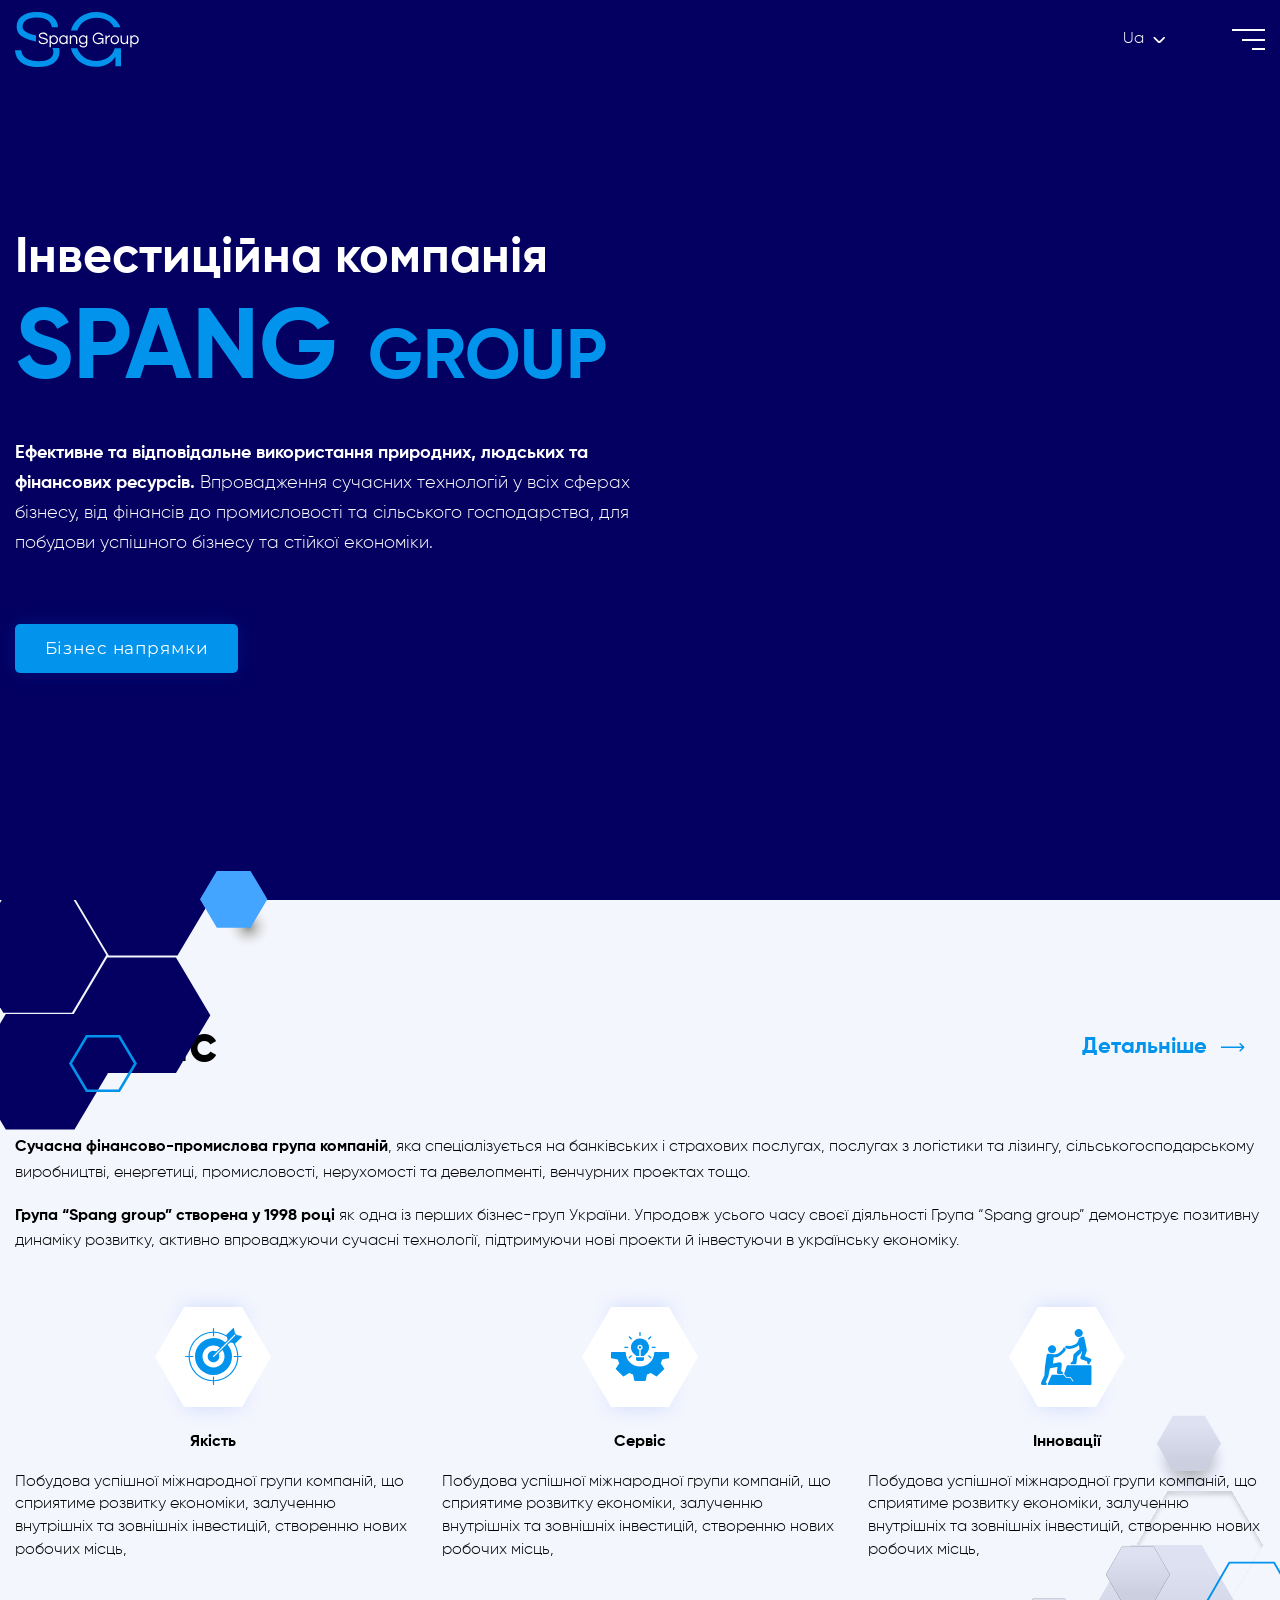
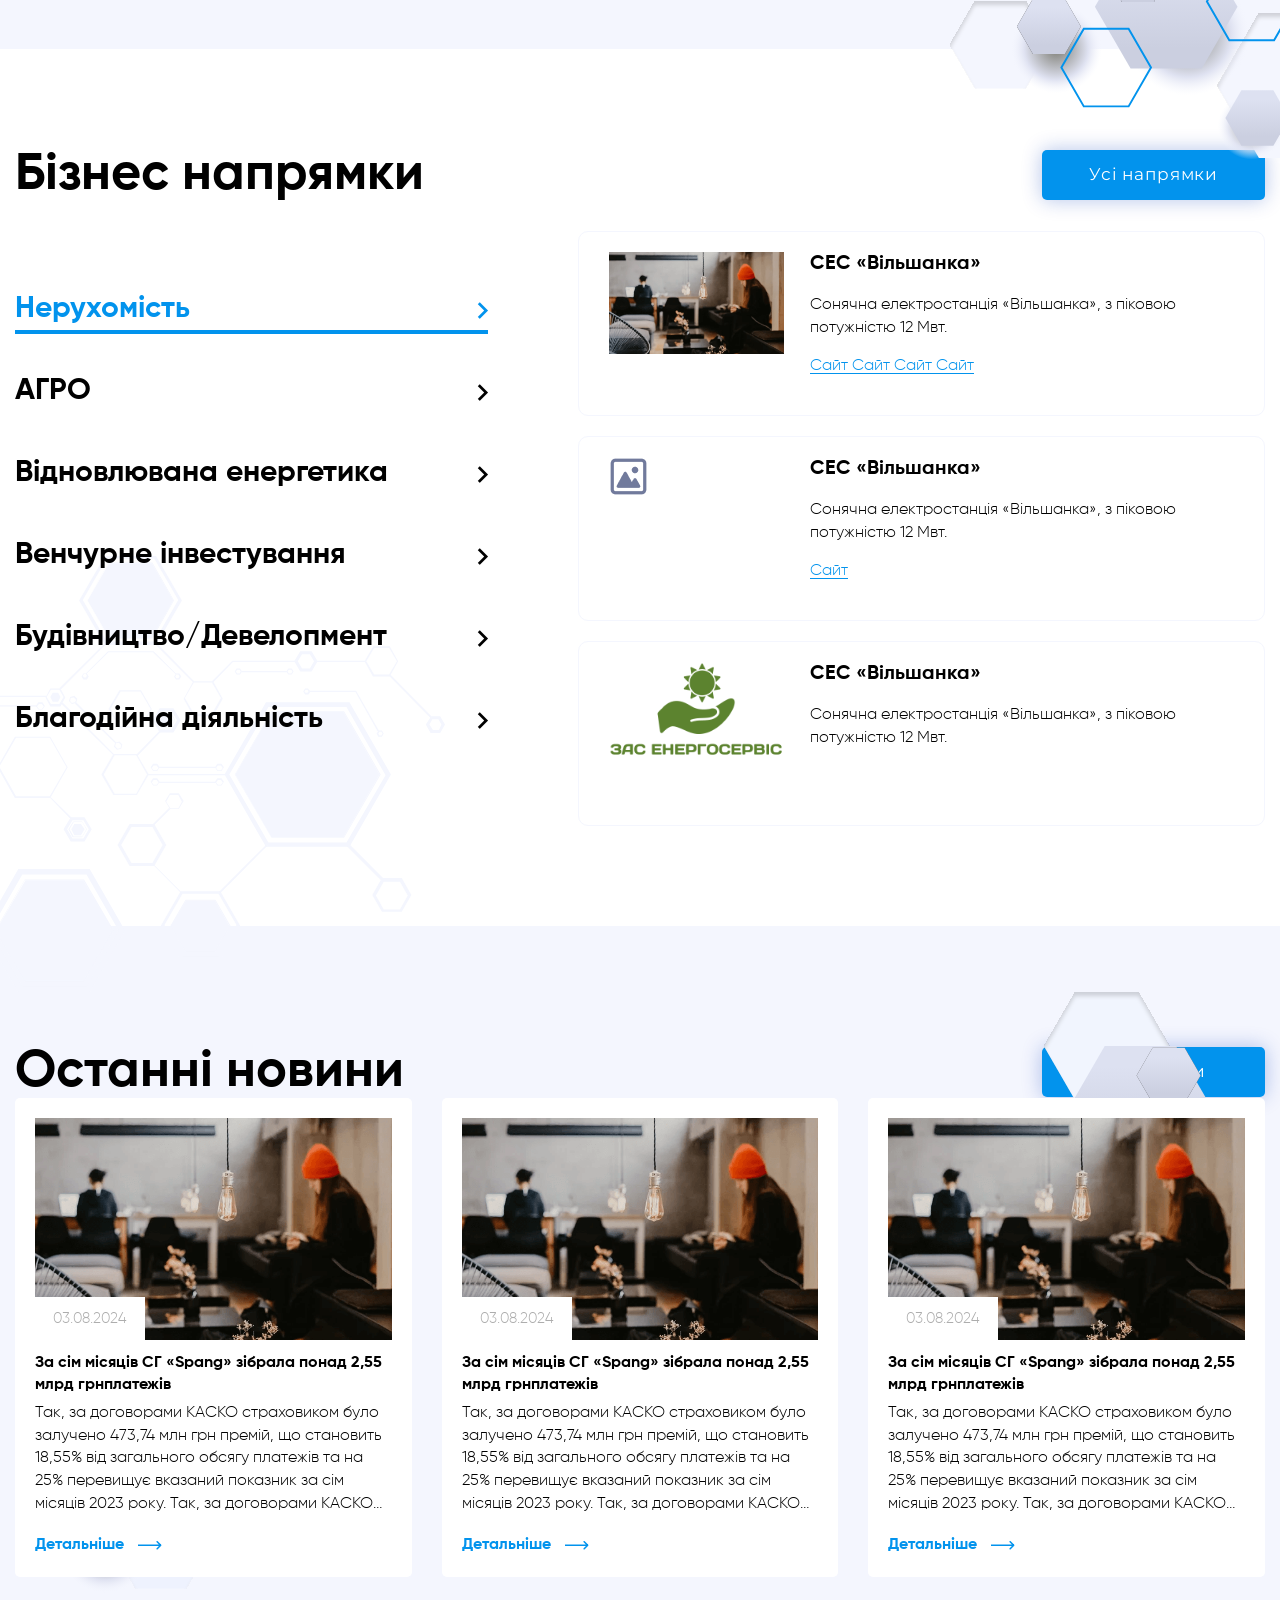
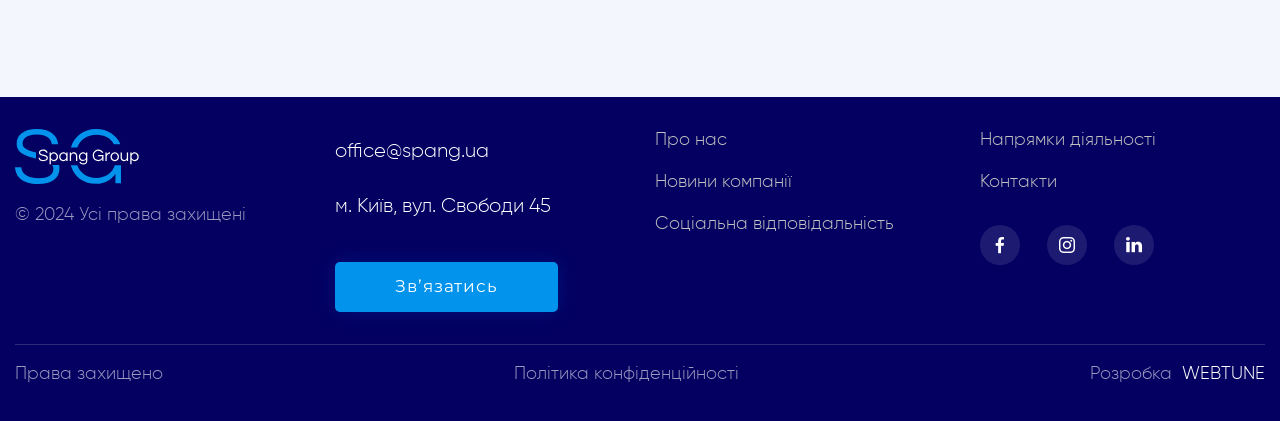
==== commit 6235efd8: "add file" ====
--- a/index.html
+++ b/index.html
@@ -73,10 +73,7 @@
 <main class="main">
 
     <section class="s-hero d-flex align-middle align-center --relative">
-        <div class="img__wrap mask-1">
-            <img src="assets/img/hero.jpg" class="img" alt="hero img">
-        </div>
-        <img src="assets/img/decor-mask-1.svg" class="decor" alt="hero img">
+
         <div class="container">
             <div class="row">
                 <div class="col-xl-6 col-lg-6 col-md-6 col-sm-12 col-xs-12">
@@ -91,15 +88,22 @@
                 </div>
             </div>
         </div>
+        <div class="s-hero__img --relative">
+            <div class="img__wrap mask-1">
+                <img src="assets/img/hero.jpg" class="img" alt="hero img">
+            </div>
+            <img src="assets/img/decor-mask-1.svg" class="decor" alt="hero img">
+        </div>
+
     </section>
 
     <section class="s-about home --relative">
         <img src="assets/img/decor-left.svg" class="decor decor-1" alt="decor">
-        <img src="assets/img/decor-3.svg" class="decor decor-2" alt="decor">
+        <img src="assets/img/decor-3.svg" class="decor decor-2 d-none d-md-block" alt="decor">
         <div class="container">
             <div class="row">
                 <div class="col-xl-12 col-lg-12 col-md-12 col-sm-12 col-xs-12">
-                    <div class="d-flex align-justify align-middle">
+                    <div class="d-flex align-justify align-middle s-about__top">
                         <h1 class="heading text-bold text-xl">Про нас</h1>
                         <a href="about.html" class="btn btn-more d-flex align-left align-middle"><span>Детальніше</span>
                             <i class="icon-ar-btn-right"></i> </a>
@@ -123,14 +127,15 @@
             <div class="row m-row">
                 <div class="col-xl-4 col-lg-4 col-md-4 col-sm-12 col-xs-12 column">
                     <div class="benefit__item">
-                        <div class="benefit__img-wrap hexagon --relative d-flex align-center align-middle">
+                        <div class="benefit__img-wrap hexagon --relative d-flex align-center align-middle overlap">
                             <img src="assets/img/benefit-1.svg" alt="benefit icon" class="benefit__img">
                         </div>
-                        <div class="article__info">
-                            <div class="benefit__heading text-bold text-l text-center">
+                        <div class="article__info overlap">
+                            <div class="benefit__heading text-bold text-center">
                                 Якість
                             </div>
-                            <div class="benefit__description text-s text-light">Побудова успішної міжнародної групи компаній, що сприятиме
+                            <div class="benefit__description text-s text-light">Побудова успішної міжнародної групи
+                                компаній, що сприятиме
                                 розвитку економіки, залученню внутрішніх та зовнішніх інвестицій, створенню нових
                                 робочих місць,
                             </div>
@@ -139,14 +144,15 @@
                 </div>
                 <div class="col-xl-4 col-lg-4 col-md-4 col-sm-12 col-xs-12 column">
                     <div class="benefit__item">
-                        <div class="benefit__img-wrap hexagon --relative d-flex align-center align-middle">
+                        <div class="benefit__img-wrap hexagon --relative d-flex align-center align-middle overlap">
                             <img src="assets/img/benefit-2.svg" alt="benefit icon" class="benefit__img">
                         </div>
-                        <div class="article__info">
-                            <div class="benefit__heading text-bold text-l text-center">
+                        <div class="article__info overlap">
+                            <div class="benefit__heading text-bold text-center">
                                 Сервіс
                             </div>
-                            <div class="benefit__description text-s text-light">Побудова успішної міжнародної групи компаній, що сприятиме
+                            <div class="benefit__description text-s text-light">Побудова успішної міжнародної групи
+                                компаній, що сприятиме
                                 розвитку економіки, залученню внутрішніх та зовнішніх інвестицій, створенню нових
                                 робочих місць,
                             </div>
@@ -155,14 +161,15 @@
                 </div>
                 <div class="col-xl-4 col-lg-4 col-md-4 col-sm-12 col-xs-12 column">
                     <div class="benefit__item">
-                        <div class="benefit__img-wrap hexagon --relative d-flex align-center align-middle">
+                        <div class="benefit__img-wrap hexagon --relative d-flex align-center align-middle overlap">
                             <img src="assets/img/benefit-3.svg" alt="benefit icon" class="benefit__img">
                         </div>
-                        <div class="article__info">
-                            <div class="benefit__heading text-bold text-l text-center">
+                        <div class="article__info overlap">
+                            <div class="benefit__heading text-bold text-center">
                                 Інновації
                             </div>
-                            <div class="benefit__description text-s text-light">Побудова успішної міжнародної групи компаній, що сприятиме
+                            <div class="benefit__description text-s text-light">Побудова успішної міжнародної групи
+                                компаній, що сприятиме
                                 розвитку економіки, залученню внутрішніх та зовнішніх інвестицій, створенню нових
                                 робочих місць,
                             </div>
@@ -174,22 +181,23 @@
     </section>
 
     <section class="s-directions bg --relative">
-        <img src="assets/img/decor-direction.svg" alt="" class="decor  decor-1">
+        <img src="assets/img/decor-direction.svg" alt="" class="decor  decor-1 d-none d-md-block">
         <div class="container">
             <div class="row s-directions__top">
                 <div class="col-xl-12 col-lg-12 col-md-12 col-sm-12 col-xs-12 d-flex align-middle align-justify">
-                    <h3 class="heading text-bold text-xl text-center">Бізнес напрямки</h3>
-                    <a href="blog.html" class="btn-primary text-center">Усi напрямки</a>
+                    <h3 class="heading text-bold text-xl ">Бізнес напрямки</h3>
+                    <a href="blog.html" class="btn-primary text-center d-none d-md-inline-block">Усi напрямки</a>
                 </div>
             </div>
 
-            <div class="row m-row tabs type1">
+            <div class="row m-row tabs type1 d-none d-md-flex">
                 <div class="col-xl-5 col-lg-5 col-md-5 col-sm-12 col-xs-12 column">
                     <div class="tab-nav">
                         <div class="tab-toggle">
                             <div class="tab-item active text-bold d-flex align-middle align-justify">Нерухомість <i
                                     class="icon-ar-right"></i></div>
-                            <div class="tab-item text-bold d-flex align-middle align-justify">АГРО <i class="icon-ar-right"></i>
+                            <div class="tab-item text-bold d-flex align-middle align-justify">АГРО <i
+                                    class="icon-ar-right"></i>
                             </div>
                             <div class="tab-item text-bold d-flex align-middle align-justify">Відновлювана енергетика <i
                                     class="icon-ar-right"></i></div>
@@ -458,7 +466,721 @@
                         </div>
                     </div>
                 </div>
-
+            </div>
+
+            <div class="row d-block d-md-none">
+                <div class="col-xl-12 col-lg-12 col-md-12 col-sm-12 col-xs-12 ">
+                    <div class="accordeon">
+                        <div class="accordeon-entry swiper-entry">
+                            <div class="accordeon-title d-flex align-justify align-middle">
+                                <span class="align">Нерухомість </span>
+                                <i class="icon-ar-right"></i>
+                            </div>
+                            <div class="accordeon-toggle" style="display: none;">
+                                <div class="swiper-container"
+                                     data-options='{"slidesPerView":1.5, "spaceBetween": 15, "speed": 1200, "loop": true}'>
+                                    <div class="swiper-wrapper">
+                                        <div class="swiper-slide">
+                                            <div class="company">
+                                                <div class="company__logo-wrap">
+                                                    <img src="assets/img/article-1.png" alt="" class="company__logo">
+                                                </div>
+
+                                                <div class="company__info">
+                                                    <div class="company__name text-bold">СЕС «Вільшанка»</div>
+                                                    <div class="company__description text-s text-light">Сонячна
+                                                        електростанція «Вільшанка»,
+                                                        з піковою
+                                                        потужністю 12 Мвт.
+                                                    </div>
+                                                    <a href="" class="company__web --relative">Сайт Сайт Сайт Сайт</a>
+                                                </div>
+                                            </div>
+                                        </div>
+                                        <div class="swiper-slide">
+                                            <div class="company">
+                                                <div class="company__logo-wrap">
+                                                    <img src="assets/img/no-logo.png" alt="" class="company__logo">
+                                                </div>
+
+                                                <div class="company__info">
+                                                    <div class="company__name text-bold">СЕС «Вільшанка»</div>
+                                                    <div class="company__description text-s text-light">Сонячна
+                                                        електростанція «Вільшанка»,
+                                                        з піковою
+                                                        потужністю 12 Мвт.
+                                                    </div>
+                                                    <a href="" class="company__web --relative">Сайт</a>
+                                                </div>
+                                            </div>
+                                        </div>
+                                        <div class="swiper-slide">
+                                            <div class="company">
+                                                <div class="company__logo-wrap">
+                                                    <img src="assets/img/company-logo-1.png" alt=""
+                                                         class="company__logo">
+                                                </div>
+
+                                                <div class="company__info">
+                                                    <div class="company__name text-bold">СЕС «Вільшанка»</div>
+                                                    <div class="company__description text-s text-light">Сонячна
+                                                        електростанція «Вільшанка»,
+                                                        з піковою
+                                                        потужністю 12 Мвт.
+                                                    </div>
+
+                                                </div>
+                                            </div>
+                                        </div>
+                                        <div class="swiper-slide">
+                                            <div class="company">
+                                                <div class="company__logo-wrap">
+                                                    <img src="assets/img/article-1.png" alt="" class="company__logo">
+                                                </div>
+
+                                                <div class="company__info">
+                                                    <div class="company__name text-bold">СЕС «Вільшанка»</div>
+                                                    <div class="company__description text-s text-light">Сонячна
+                                                        електростанція «Вільшанка»,
+                                                        з піковою
+                                                        потужністю 12 Мвт.
+                                                    </div>
+                                                    <a href="" class="company__web --relative">Сайт Сайт Сайт Сайт</a>
+                                                </div>
+                                            </div>
+                                        </div>
+                                        <div class="swiper-slide">
+                                            <div class="company">
+                                                <div class="company__logo-wrap">
+                                                    <img src="assets/img/no-logo.png" alt="" class="company__logo">
+                                                </div>
+
+                                                <div class="company__info">
+                                                    <div class="company__name text-bold">СЕС «Вільшанка»</div>
+                                                    <div class="company__description text-s text-light">Сонячна
+                                                        електростанція «Вільшанка»,
+                                                        з піковою
+                                                        потужністю 12 Мвт.
+                                                    </div>
+                                                    <a href="" class="company__web --relative">Сайт</a>
+                                                </div>
+                                            </div>
+                                        </div>
+                                        <div class="swiper-slide">
+                                            <div class="company">
+                                                <div class="company__logo-wrap">
+                                                    <img src="assets/img/company-logo-1.png" alt=""
+                                                         class="company__logo">
+                                                </div>
+
+                                                <div class="company__info">
+                                                    <div class="company__name text-bold">СЕС «Вільшанка»</div>
+                                                    <div class="company__description text-s text-light">Сонячна
+                                                        електростанція «Вільшанка»,
+                                                        з піковою
+                                                        потужністю 12 Мвт.
+                                                    </div>
+
+                                                </div>
+                                            </div>
+                                        </div>
+                                    </div>
+                                </div>
+                            </div>
+                        </div>
+
+                        <div class="accordeon-entry swiper-entry">
+                            <div class="accordeon-title d-flex align-justify align-middle">
+                                <span class="align">АГРО </span>
+                                <i class="icon-ar-right"></i>
+                            </div>
+                            <div class="accordeon-toggle" style="display: none;">
+                                <div class="swiper-container"
+                                     data-options='{"slidesPerView":1.5, "spaceBetween": 15, "speed": 1200, "loop": true}'>
+                                    <div class="swiper-wrapper">
+                                        <div class="swiper-slide">
+                                            <div class="company">
+                                                <div class="company__logo-wrap">
+                                                    <img src="assets/img/article-1.png" alt="" class="company__logo">
+                                                </div>
+
+                                                <div class="company__info">
+                                                    <div class="company__name text-bold">СЕС «Вільшанка»</div>
+                                                    <div class="company__description text-s text-light">Сонячна
+                                                        електростанція «Вільшанка»,
+                                                        з піковою
+                                                        потужністю 12 Мвт.
+                                                    </div>
+                                                    <a href="" class="company__web --relative">Сайт Сайт Сайт Сайт</a>
+                                                </div>
+                                            </div>
+                                        </div>
+                                        <div class="swiper-slide">
+                                            <div class="company">
+                                                <div class="company__logo-wrap">
+                                                    <img src="assets/img/no-logo.png" alt="" class="company__logo">
+                                                </div>
+
+                                                <div class="company__info">
+                                                    <div class="company__name text-bold">СЕС «Вільшанка»</div>
+                                                    <div class="company__description text-s text-light">Сонячна
+                                                        електростанція «Вільшанка»,
+                                                        з піковою
+                                                        потужністю 12 Мвт.
+                                                    </div>
+                                                    <a href="" class="company__web --relative">Сайт</a>
+                                                </div>
+                                            </div>
+                                        </div>
+                                        <div class="swiper-slide">
+                                            <div class="company">
+                                                <div class="company__logo-wrap">
+                                                    <img src="assets/img/company-logo-1.png" alt=""
+                                                         class="company__logo">
+                                                </div>
+
+                                                <div class="company__info">
+                                                    <div class="company__name text-bold">СЕС «Вільшанка»</div>
+                                                    <div class="company__description text-s text-light">Сонячна
+                                                        електростанція «Вільшанка»,
+                                                        з піковою
+                                                        потужністю 12 Мвт.
+                                                    </div>
+
+                                                </div>
+                                            </div>
+                                        </div>
+                                        <div class="swiper-slide">
+                                            <div class="company">
+                                                <div class="company__logo-wrap">
+                                                    <img src="assets/img/article-1.png" alt="" class="company__logo">
+                                                </div>
+
+                                                <div class="company__info">
+                                                    <div class="company__name text-bold">СЕС «Вільшанка»</div>
+                                                    <div class="company__description text-s text-light">Сонячна
+                                                        електростанція «Вільшанка»,
+                                                        з піковою
+                                                        потужністю 12 Мвт.
+                                                    </div>
+                                                    <a href="" class="company__web --relative">Сайт Сайт Сайт Сайт</a>
+                                                </div>
+                                            </div>
+                                        </div>
+                                        <div class="swiper-slide">
+                                            <div class="company">
+                                                <div class="company__logo-wrap">
+                                                    <img src="assets/img/no-logo.png" alt="" class="company__logo">
+                                                </div>
+
+                                                <div class="company__info">
+                                                    <div class="company__name text-bold">СЕС «Вільшанка»</div>
+                                                    <div class="company__description text-s text-light">Сонячна
+                                                        електростанція «Вільшанка»,
+                                                        з піковою
+                                                        потужністю 12 Мвт.
+                                                    </div>
+                                                    <a href="" class="company__web --relative">Сайт</a>
+                                                </div>
+                                            </div>
+                                        </div>
+                                        <div class="swiper-slide">
+                                            <div class="company">
+                                                <div class="company__logo-wrap">
+                                                    <img src="assets/img/company-logo-1.png" alt=""
+                                                         class="company__logo">
+                                                </div>
+
+                                                <div class="company__info">
+                                                    <div class="company__name text-bold">СЕС «Вільшанка»</div>
+                                                    <div class="company__description text-s text-light">Сонячна
+                                                        електростанція «Вільшанка»,
+                                                        з піковою
+                                                        потужністю 12 Мвт.
+                                                    </div>
+
+                                                </div>
+                                            </div>
+                                        </div>
+                                    </div>
+                                </div>
+                            </div>
+                        </div>
+
+                        <div class="accordeon-entry swiper-entry">
+                            <div class="accordeon-title d-flex align-justify align-middle">
+                                <span class="align">Відновлювана енергетика </span>
+                                <i class="icon-ar-right"></i>
+                            </div>
+                            <div class="accordeon-toggle" style="display: none;">
+                                <div class="swiper-container"
+                                     data-options='{"slidesPerView":1.5, "spaceBetween": 15, "speed": 1200, "loop": true}'>
+                                    <div class="swiper-wrapper">
+                                        <div class="swiper-slide">
+                                            <div class="company">
+                                                <div class="company__logo-wrap">
+                                                    <img src="assets/img/article-1.png" alt="" class="company__logo">
+                                                </div>
+
+                                                <div class="company__info">
+                                                    <div class="company__name text-bold">СЕС «Вільшанка»</div>
+                                                    <div class="company__description text-s text-light">Сонячна
+                                                        електростанція «Вільшанка»,
+                                                        з піковою
+                                                        потужністю 12 Мвт.
+                                                    </div>
+                                                    <a href="" class="company__web --relative">Сайт Сайт Сайт Сайт</a>
+                                                </div>
+                                            </div>
+                                        </div>
+                                        <div class="swiper-slide">
+                                            <div class="company">
+                                                <div class="company__logo-wrap">
+                                                    <img src="assets/img/no-logo.png" alt="" class="company__logo">
+                                                </div>
+
+                                                <div class="company__info">
+                                                    <div class="company__name text-bold">СЕС «Вільшанка»</div>
+                                                    <div class="company__description text-s text-light">Сонячна
+                                                        електростанція «Вільшанка»,
+                                                        з піковою
+                                                        потужністю 12 Мвт.
+                                                    </div>
+                                                    <a href="" class="company__web --relative">Сайт</a>
+                                                </div>
+                                            </div>
+                                        </div>
+                                        <div class="swiper-slide">
+                                            <div class="company">
+                                                <div class="company__logo-wrap">
+                                                    <img src="assets/img/company-logo-1.png" alt=""
+                                                         class="company__logo">
+                                                </div>
+
+                                                <div class="company__info">
+                                                    <div class="company__name text-bold">СЕС «Вільшанка»</div>
+                                                    <div class="company__description text-s text-light">Сонячна
+                                                        електростанція «Вільшанка»,
+                                                        з піковою
+                                                        потужністю 12 Мвт.
+                                                    </div>
+
+                                                </div>
+                                            </div>
+                                        </div>
+                                        <div class="swiper-slide">
+                                            <div class="company">
+                                                <div class="company__logo-wrap">
+                                                    <img src="assets/img/article-1.png" alt="" class="company__logo">
+                                                </div>
+
+                                                <div class="company__info">
+                                                    <div class="company__name text-bold">СЕС «Вільшанка»</div>
+                                                    <div class="company__description text-s text-light">Сонячна
+                                                        електростанція «Вільшанка»,
+                                                        з піковою
+                                                        потужністю 12 Мвт.
+                                                    </div>
+                                                    <a href="" class="company__web --relative">Сайт Сайт Сайт Сайт</a>
+                                                </div>
+                                            </div>
+                                        </div>
+                                        <div class="swiper-slide">
+                                            <div class="company">
+                                                <div class="company__logo-wrap">
+                                                    <img src="assets/img/no-logo.png" alt="" class="company__logo">
+                                                </div>
+
+                                                <div class="company__info">
+                                                    <div class="company__name text-bold">СЕС «Вільшанка»</div>
+                                                    <div class="company__description text-s text-light">Сонячна
+                                                        електростанція «Вільшанка»,
+                                                        з піковою
+                                                        потужністю 12 Мвт.
+                                                    </div>
+                                                    <a href="" class="company__web --relative">Сайт</a>
+                                                </div>
+                                            </div>
+                                        </div>
+                                        <div class="swiper-slide">
+                                            <div class="company">
+                                                <div class="company__logo-wrap">
+                                                    <img src="assets/img/company-logo-1.png" alt=""
+                                                         class="company__logo">
+                                                </div>
+
+                                                <div class="company__info">
+                                                    <div class="company__name text-bold">СЕС «Вільшанка»</div>
+                                                    <div class="company__description text-s text-light">Сонячна
+                                                        електростанція «Вільшанка»,
+                                                        з піковою
+                                                        потужністю 12 Мвт.
+                                                    </div>
+
+                                                </div>
+                                            </div>
+                                        </div>
+                                    </div>
+                                </div>
+                            </div>
+                        </div>
+
+
+                        <div class="accordeon-entry swiper-entry">
+                            <div class="accordeon-title d-flex align-justify align-middle">
+                                <span class="align">Венчурне інвестування </span>
+                                <i class="icon-ar-right"></i>
+                            </div>
+                            <div class="accordeon-toggle" style="display: none;">
+                                <div class="swiper-container"
+                                     data-options='{"slidesPerView":1.5, "spaceBetween": 15, "speed": 1200, "loop": true}'>
+                                    <div class="swiper-wrapper">
+                                        <div class="swiper-slide">
+                                            <div class="company">
+                                                <div class="company__logo-wrap">
+                                                    <img src="assets/img/article-1.png" alt="" class="company__logo">
+                                                </div>
+
+                                                <div class="company__info">
+                                                    <div class="company__name text-bold">СЕС «Вільшанка»</div>
+                                                    <div class="company__description text-s text-light">Сонячна
+                                                        електростанція «Вільшанка»,
+                                                        з піковою
+                                                        потужністю 12 Мвт.
+                                                    </div>
+                                                    <a href="" class="company__web --relative">Сайт Сайт Сайт Сайт</a>
+                                                </div>
+                                            </div>
+                                        </div>
+                                        <div class="swiper-slide">
+                                            <div class="company">
+                                                <div class="company__logo-wrap">
+                                                    <img src="assets/img/no-logo.png" alt="" class="company__logo">
+                                                </div>
+
+                                                <div class="company__info">
+                                                    <div class="company__name text-bold">СЕС «Вільшанка»</div>
+                                                    <div class="company__description text-s text-light">Сонячна
+                                                        електростанція «Вільшанка»,
+                                                        з піковою
+                                                        потужністю 12 Мвт.
+                                                    </div>
+                                                    <a href="" class="company__web --relative">Сайт</a>
+                                                </div>
+                                            </div>
+                                        </div>
+                                        <div class="swiper-slide">
+                                            <div class="company">
+                                                <div class="company__logo-wrap">
+                                                    <img src="assets/img/company-logo-1.png" alt=""
+                                                         class="company__logo">
+                                                </div>
+
+                                                <div class="company__info">
+                                                    <div class="company__name text-bold">СЕС «Вільшанка»</div>
+                                                    <div class="company__description text-s text-light">Сонячна
+                                                        електростанція «Вільшанка»,
+                                                        з піковою
+                                                        потужністю 12 Мвт.
+                                                    </div>
+
+                                                </div>
+                                            </div>
+                                        </div>
+                                        <div class="swiper-slide">
+                                            <div class="company">
+                                                <div class="company__logo-wrap">
+                                                    <img src="assets/img/article-1.png" alt="" class="company__logo">
+                                                </div>
+
+                                                <div class="company__info">
+                                                    <div class="company__name text-bold">СЕС «Вільшанка»</div>
+                                                    <div class="company__description text-s text-light">Сонячна
+                                                        електростанція «Вільшанка»,
+                                                        з піковою
+                                                        потужністю 12 Мвт.
+                                                    </div>
+                                                    <a href="" class="company__web --relative">Сайт Сайт Сайт Сайт</a>
+                                                </div>
+                                            </div>
+                                        </div>
+                                        <div class="swiper-slide">
+                                            <div class="company">
+                                                <div class="company__logo-wrap">
+                                                    <img src="assets/img/no-logo.png" alt="" class="company__logo">
+                                                </div>
+
+                                                <div class="company__info">
+                                                    <div class="company__name text-bold">СЕС «Вільшанка»</div>
+                                                    <div class="company__description text-s text-light">Сонячна
+                                                        електростанція «Вільшанка»,
+                                                        з піковою
+                                                        потужністю 12 Мвт.
+                                                    </div>
+                                                    <a href="" class="company__web --relative">Сайт</a>
+                                                </div>
+                                            </div>
+                                        </div>
+                                        <div class="swiper-slide">
+                                            <div class="company">
+                                                <div class="company__logo-wrap">
+                                                    <img src="assets/img/company-logo-1.png" alt=""
+                                                         class="company__logo">
+                                                </div>
+
+                                                <div class="company__info">
+                                                    <div class="company__name text-bold">СЕС «Вільшанка»</div>
+                                                    <div class="company__description text-s text-light">Сонячна
+                                                        електростанція «Вільшанка»,
+                                                        з піковою
+                                                        потужністю 12 Мвт.
+                                                    </div>
+
+                                                </div>
+                                            </div>
+                                        </div>
+                                    </div>
+                                </div>
+                            </div>
+                        </div>
+                        <div class="accordeon-entry swiper-entry">
+                            <div class="accordeon-title d-flex align-justify align-middle">
+                                <span class="align">Будівництво/Девелопмент</span>
+                                <i class="icon-ar-right"></i>
+                            </div>
+                            <div class="accordeon-toggle" style="display: none;">
+                                <div class="swiper-container"
+                                     data-options='{"slidesPerView":1.5, "spaceBetween": 15, "speed": 1200, "loop": true}'>
+                                    <div class="swiper-wrapper">
+                                        <div class="swiper-slide">
+                                            <div class="company">
+                                                <div class="company__logo-wrap">
+                                                    <img src="assets/img/article-1.png" alt="" class="company__logo">
+                                                </div>
+
+                                                <div class="company__info">
+                                                    <div class="company__name text-bold">СЕС «Вільшанка»</div>
+                                                    <div class="company__description text-s text-light">Сонячна
+                                                        електростанція «Вільшанка»,
+                                                        з піковою
+                                                        потужністю 12 Мвт.
+                                                    </div>
+                                                    <a href="" class="company__web --relative">Сайт Сайт Сайт Сайт</a>
+                                                </div>
+                                            </div>
+                                        </div>
+                                        <div class="swiper-slide">
+                                            <div class="company">
+                                                <div class="company__logo-wrap">
+                                                    <img src="assets/img/no-logo.png" alt="" class="company__logo">
+                                                </div>
+
+                                                <div class="company__info">
+                                                    <div class="company__name text-bold">СЕС «Вільшанка»</div>
+                                                    <div class="company__description text-s text-light">Сонячна
+                                                        електростанція «Вільшанка»,
+                                                        з піковою
+                                                        потужністю 12 Мвт.
+                                                    </div>
+                                                    <a href="" class="company__web --relative">Сайт</a>
+                                                </div>
+                                            </div>
+                                        </div>
+                                        <div class="swiper-slide">
+                                            <div class="company">
+                                                <div class="company__logo-wrap">
+                                                    <img src="assets/img/company-logo-1.png" alt=""
+                                                         class="company__logo">
+                                                </div>
+
+                                                <div class="company__info">
+                                                    <div class="company__name text-bold">СЕС «Вільшанка»</div>
+                                                    <div class="company__description text-s text-light">Сонячна
+                                                        електростанція «Вільшанка»,
+                                                        з піковою
+                                                        потужністю 12 Мвт.
+                                                    </div>
+
+                                                </div>
+                                            </div>
+                                        </div>
+                                        <div class="swiper-slide">
+                                            <div class="company">
+                                                <div class="company__logo-wrap">
+                                                    <img src="assets/img/article-1.png" alt="" class="company__logo">
+                                                </div>
+
+                                                <div class="company__info">
+                                                    <div class="company__name text-bold">СЕС «Вільшанка»</div>
+                                                    <div class="company__description text-s text-light">Сонячна
+                                                        електростанція «Вільшанка»,
+                                                        з піковою
+                                                        потужністю 12 Мвт.
+                                                    </div>
+                                                    <a href="" class="company__web --relative">Сайт Сайт Сайт Сайт</a>
+                                                </div>
+                                            </div>
+                                        </div>
+                                        <div class="swiper-slide">
+                                            <div class="company">
+                                                <div class="company__logo-wrap">
+                                                    <img src="assets/img/no-logo.png" alt="" class="company__logo">
+                                                </div>
+
+                                                <div class="company__info">
+                                                    <div class="company__name text-bold">СЕС «Вільшанка»</div>
+                                                    <div class="company__description text-s text-light">Сонячна
+                                                        електростанція «Вільшанка»,
+                                                        з піковою
+                                                        потужністю 12 Мвт.
+                                                    </div>
+                                                    <a href="" class="company__web --relative">Сайт</a>
+                                                </div>
+                                            </div>
+                                        </div>
+                                        <div class="swiper-slide">
+                                            <div class="company">
+                                                <div class="company__logo-wrap">
+                                                    <img src="assets/img/company-logo-1.png" alt=""
+                                                         class="company__logo">
+                                                </div>
+
+                                                <div class="company__info">
+                                                    <div class="company__name text-bold">СЕС «Вільшанка»</div>
+                                                    <div class="company__description text-s text-light">Сонячна
+                                                        електростанція «Вільшанка»,
+                                                        з піковою
+                                                        потужністю 12 Мвт.
+                                                    </div>
+
+                                                </div>
+                                            </div>
+                                        </div>
+                                    </div>
+                                </div>
+                            </div>
+                        </div>
+                        <div class="accordeon-entry swiper-entry">
+                            <div class="accordeon-title d-flex align-justify align-middle">
+                                <span class="align">Благодійна діяльність </span>
+                                <i class="icon-ar-right"></i>
+                            </div>
+                            <div class="accordeon-toggle" style="display: none;">
+                                <div class="swiper-container"
+                                     data-options='{"slidesPerView":1.5, "spaceBetween": 15, "speed": 1200, "loop": true}'>
+                                    <div class="swiper-wrapper">
+                                        <div class="swiper-slide">
+                                            <div class="company">
+                                                <div class="company__logo-wrap">
+                                                    <img src="assets/img/article-1.png" alt="" class="company__logo">
+                                                </div>
+
+                                                <div class="company__info">
+                                                    <div class="company__name text-bold">СЕС «Вільшанка»</div>
+                                                    <div class="company__description text-s text-light">Сонячна
+                                                        електростанція «Вільшанка»,
+                                                        з піковою
+                                                        потужністю 12 Мвт.
+                                                    </div>
+                                                    <a href="" class="company__web --relative">Сайт Сайт Сайт Сайт</a>
+                                                </div>
+                                            </div>
+                                        </div>
+                                        <div class="swiper-slide">
+                                            <div class="company">
+                                                <div class="company__logo-wrap">
+                                                    <img src="assets/img/no-logo.png" alt="" class="company__logo">
+                                                </div>
+
+                                                <div class="company__info">
+                                                    <div class="company__name text-bold">СЕС «Вільшанка»</div>
+                                                    <div class="company__description text-s text-light">Сонячна
+                                                        електростанція «Вільшанка»,
+                                                        з піковою
+                                                        потужністю 12 Мвт.
+                                                    </div>
+                                                    <a href="" class="company__web --relative">Сайт</a>
+                                                </div>
+                                            </div>
+                                        </div>
+                                        <div class="swiper-slide">
+                                            <div class="company">
+                                                <div class="company__logo-wrap">
+                                                    <img src="assets/img/company-logo-1.png" alt=""
+                                                         class="company__logo">
+                                                </div>
+
+                                                <div class="company__info">
+                                                    <div class="company__name text-bold">СЕС «Вільшанка»</div>
+                                                    <div class="company__description text-s text-light">Сонячна
+                                                        електростанція «Вільшанка»,
+                                                        з піковою
+                                                        потужністю 12 Мвт.
+                                                    </div>
+
+                                                </div>
+                                            </div>
+                                        </div>
+                                        <div class="swiper-slide">
+                                            <div class="company">
+                                                <div class="company__logo-wrap">
+                                                    <img src="assets/img/article-1.png" alt="" class="company__logo">
+                                                </div>
+
+                                                <div class="company__info">
+                                                    <div class="company__name text-bold">СЕС «Вільшанка»</div>
+                                                    <div class="company__description text-s text-light">Сонячна
+                                                        електростанція «Вільшанка»,
+                                                        з піковою
+                                                        потужністю 12 Мвт.
+                                                    </div>
+                                                    <a href="" class="company__web --relative">Сайт Сайт Сайт Сайт</a>
+                                                </div>
+                                            </div>
+                                        </div>
+                                        <div class="swiper-slide">
+                                            <div class="company">
+                                                <div class="company__logo-wrap">
+                                                    <img src="assets/img/no-logo.png" alt="" class="company__logo">
+                                                </div>
+
+                                                <div class="company__info">
+                                                    <div class="company__name text-bold">СЕС «Вільшанка»</div>
+                                                    <div class="company__description text-s text-light">Сонячна
+                                                        електростанція «Вільшанка»,
+                                                        з піковою
+                                                        потужністю 12 Мвт.
+                                                    </div>
+                                                    <a href="" class="company__web --relative">Сайт</a>
+                                                </div>
+                                            </div>
+                                        </div>
+                                        <div class="swiper-slide">
+                                            <div class="company">
+                                                <div class="company__logo-wrap">
+                                                    <img src="assets/img/company-logo-1.png" alt=""
+                                                         class="company__logo">
+                                                </div>
+
+                                                <div class="company__info">
+                                                    <div class="company__name text-bold">СЕС «Вільшанка»</div>
+                                                    <div class="company__description text-s text-light">Сонячна
+                                                        електростанція «Вільшанка»,
+                                                        з піковою
+                                                        потужністю 12 Мвт.
+                                                    </div>
+
+                                                </div>
+                                            </div>
+                                        </div>
+                                    </div>
+                                </div>
+                            </div>
+                        </div>
+                    </div>
+
+                    <a href="blog.html" class="btn-primary text-center ">Усi напрямки</a>
+                </div>
             </div>
         </div>
     </section>
@@ -467,87 +1189,261 @@
         <img src="assets/img/decor-1.svg" class="decor decor-1" alt="decor">
         <img src="assets/img/decor-2.svg" class="decor decor-2" alt="decor">
         <div class="container">
-            <div class="row ">
+            <div class="row s-latest-news__top">
                 <div class="col-xl-12 col-lg-12 col-md-12 col-sm-12 col-xs-12 d-flex align-middle align-justify">
-                    <h3 class="heading text-bold text-xl text-center">Останні новини</h3>
-                    <a href="blog.html" class="btn-primary text-center">Усi новини</a>
+                    <h3 class="heading text-bold text-xl">Останні новини</h3>
+                    <a href="blog.html" class="btn-primary text-center d-none d-md-inline-block">Усi новини</a>
                 </div>
             </div>
 
-            <div class="row m-row article__wrap">
-                <div class="col-xl-4 col-lg-4 col-md-4 col-sm-12 col-xs-12 column">
-                    <a href="" class="article__item ">
-                        <div class="article__img-wrap --relative">
-                            <img src="assets/img/article-1.png" alt="" class="article__img">
-                            <div class="article__date text-s --relative">
-                                03.08.2024
-                            </div>
-                        </div>
-                        <div class="article__info">
-                            <div class="article__title text-s text-bold">
-                                За сім місяців СГ «Spang» зібрала понад 2,55 млрд грнплатежів
-                            </div>
-                            <div class="article__description text-s text-regular">
-                                Так, за договорами КАСКО страховиком було залучено 473,74 млн грн премій, що становить
-                                18,55% від загального обсягу платежів та на 25% перевищує вказаний показник за сім
-                                місяців 2023 року.
-                                Так, за договорами КАСКО страховиком було залучено 473,74 млн грн премій, що становить
-                                18,55% від загального обсягу платежів та на 25% перевищує вказаний показник за сім
-                                місяців 2023 року.
-                            </div>
-                            <div class="btn-more text-bold text-s">Детальніше<i class="icon-ar-btn-right"></i></div>
-                        </div>
-                    </a>
+            <div class="row swiper-entry">
+                <div class="col-xl-12 col-lg-12 col-md-12 col-sm-12 col-xs-12 ">
+                    <div class="swiper-container"
+                         data-options='{"slidesPerView":1, "direction": "horizontal" ,"spaceBetween": 30, "speed": 1200, "centeredSlides": false, "loop": true, "breakpoints": {"767": {"slidesPerView": 2,"spaceBetween": 0}, "992": {"slidesPerView": 3}, "1200": {"slidesPerView": 3}}}'>
+
+                        <div class="swiper-wrapper">
+                            <div class="swiper-slide">
+                                <a href="blog-inner.html" class="article__item ">
+                                    <div class="article__img-wrap --relative">
+                                        <img src="assets/img/article-1.png" alt="" class="article__img">
+                                        <div class="article__date text-s --relative">
+                                            03.08.2024
+                                        </div>
+                                    </div>
+                                    <div class="article__info">
+                                        <div class="article__title text-s text-bold">
+                                            За сім місяців СГ «Spang» зібрала понад 2,55 млрд грнплатежів
+                                        </div>
+                                        <div class="article__description text-s text-regular">
+                                            Так, за договорами КАСКО страховиком було залучено 473,74 млн грн премій, що
+                                            становить
+                                            18,55% від загального обсягу платежів та на 25% перевищує вказаний показник
+                                            за сім
+                                            місяців 2023 року.
+                                            Так, за договорами КАСКО страховиком було залучено 473,74 млн грн премій, що
+                                            становить
+                                            18,55% від загального обсягу платежів та на 25% перевищує вказаний показник
+                                            за сім
+                                            місяців 2023 року.
+                                        </div>
+                                        <div class="btn-more text-bold text-s">Детальніше<i
+                                                class="icon-ar-btn-right"></i></div>
+                                    </div>
+                                </a>
+                            </div>
+                            <div class="swiper-slide">
+                                <a href="blog-inner.html" class="article__item ">
+                                    <div class="article__img-wrap --relative">
+                                        <img src="assets/img/article-1.png" alt="" class="article__img">
+                                        <div class="article__date text-s --relative">
+                                            03.08.2024
+                                        </div>
+                                    </div>
+                                    <div class="article__info">
+                                        <div class="article__title text-s text-bold">
+                                            За сім місяців СГ «Spang» зібрала понад 2,55 млрд грнплатежів
+                                        </div>
+                                        <div class="article__description text-s text-regular">
+                                            Так, за договорами КАСКО страховиком було залучено 473,74 млн грн премій, що
+                                            становить
+                                            18,55% від загального обсягу платежів та на 25% перевищує вказаний показник
+                                            за сім
+                                            місяців 2023 року.
+                                            Так, за договорами КАСКО страховиком було залучено 473,74 млн грн премій, що
+                                            становить
+                                            18,55% від загального обсягу платежів та на 25% перевищує вказаний показник
+                                            за сім
+                                            місяців 2023 року.
+                                        </div>
+                                        <div class="btn-more text-bold text-s">Детальніше<i
+                                                class="icon-ar-btn-right"></i></div>
+                                    </div>
+                                </a>
+                            </div>
+                            <div class="swiper-slide">
+                                <a href="blog-inner.html" class="article__item ">
+                                    <div class="article__img-wrap --relative">
+                                        <img src="assets/img/article-1.png" alt="" class="article__img">
+                                        <div class="article__date text-s --relative">
+                                            03.08.2024
+                                        </div>
+                                    </div>
+                                    <div class="article__info">
+                                        <div class="article__title text-s text-bold">
+                                            За сім місяців СГ «Spang» зібрала понад 2,55 млрд грнплатежів
+                                        </div>
+                                        <div class="article__description text-s text-regular">
+                                            Так, за договорами КАСКО страховиком було залучено 473,74 млн грн премій, що
+                                            становить
+                                            18,55% від загального обсягу платежів та на 25% перевищує вказаний показник
+                                            за сім
+                                            місяців 2023 року.
+                                            Так, за договорами КАСКО страховиком було залучено 473,74 млн грн премій, що
+                                            становить
+                                            18,55% від загального обсягу платежів та на 25% перевищує вказаний показник
+                                            за сім
+                                            місяців 2023 року.
+                                        </div>
+                                        <div class="btn-more text-bold text-s">Детальніше<i
+                                                class="icon-ar-btn-right"></i></div>
+                                    </div>
+                                </a>
+                            </div>
+                            <div class="swiper-slide">
+                                <a href="blog-inner.html" class="article__item ">
+                                    <div class="article__img-wrap --relative">
+                                        <img src="assets/img/article-1.png" alt="" class="article__img">
+                                        <div class="article__date text-s --relative">
+                                            03.08.2024
+                                        </div>
+                                    </div>
+                                    <div class="article__info">
+                                        <div class="article__title text-s text-bold">
+                                            За сім місяців СГ «Spang» зібрала понад 2,55 млрд грнплатежів
+                                        </div>
+                                        <div class="article__description text-s text-regular">
+                                            Так, за договорами КАСКО страховиком було залучено 473,74 млн грн премій, що
+                                            становить
+                                            18,55% від загального обсягу платежів та на 25% перевищує вказаний показник
+                                            за сім
+                                            місяців 2023 року.
+                                            Так, за договорами КАСКО страховиком було залучено 473,74 млн грн премій, що
+                                            становить
+                                            18,55% від загального обсягу платежів та на 25% перевищує вказаний показник
+                                            за сім
+                                            місяців 2023 року.
+                                        </div>
+                                        <div class="btn-more text-bold text-s">Детальніше<i
+                                                class="icon-ar-btn-right"></i></div>
+                                    </div>
+                                </a>
+                            </div>
+                            <div class="swiper-slide">
+                                <a href="blog-inner.html" class="article__item ">
+                                    <div class="article__img-wrap --relative">
+                                        <img src="assets/img/article-1.png" alt="" class="article__img">
+                                        <div class="article__date text-s --relative">
+                                            03.08.2024
+                                        </div>
+                                    </div>
+                                    <div class="article__info">
+                                        <div class="article__title text-s text-bold">
+                                            За сім місяців СГ «Spang» зібрала понад 2,55 млрд грнплатежів
+                                        </div>
+                                        <div class="article__description text-s text-regular">
+                                            Так, за договорами КАСКО страховиком було залучено 473,74 млн грн премій, що
+                                            становить
+                                            18,55% від загального обсягу платежів та на 25% перевищує вказаний показник
+                                            за сім
+                                            місяців 2023 року.
+                                            Так, за договорами КАСКО страховиком було залучено 473,74 млн грн премій, що
+                                            становить
+                                            18,55% від загального обсягу платежів та на 25% перевищує вказаний показник
+                                            за сім
+                                            місяців 2023 року.
+                                        </div>
+                                        <div class="btn-more text-bold text-s">Детальніше<i
+                                                class="icon-ar-btn-right"></i></div>
+                                    </div>
+                                </a>
+                            </div>
+                            <div class="swiper-slide">
+                                <a href="blog-inner.html" class="article__item ">
+                                    <div class="article__img-wrap --relative">
+                                        <img src="assets/img/article-1.png" alt="" class="article__img">
+                                        <div class="article__date text-s --relative">
+                                            03.08.2024
+                                        </div>
+                                    </div>
+                                    <div class="article__info">
+                                        <div class="article__title text-s text-bold">
+                                            За сім місяців СГ «Spang» зібрала понад 2,55 млрд грнплатежів
+                                        </div>
+                                        <div class="article__description text-s text-regular">
+                                            Так, за договорами КАСКО страховиком було залучено 473,74 млн грн премій, що
+                                            становить
+                                            18,55% від загального обсягу платежів та на 25% перевищує вказаний показник
+                                            за сім
+                                            місяців 2023 року.
+                                            Так, за договорами КАСКО страховиком було залучено 473,74 млн грн премій, що
+                                            становить
+                                            18,55% від загального обсягу платежів та на 25% перевищує вказаний показник
+                                            за сім
+                                            місяців 2023 року.
+                                        </div>
+                                        <div class="btn-more text-bold text-s">Детальніше<i
+                                                class="icon-ar-btn-right"></i></div>
+                                    </div>
+                                </a>
+                            </div>
+                            <div class="swiper-slide">
+                                <a href="blog-inner.html" class="article__item ">
+                                    <div class="article__img-wrap --relative">
+                                        <img src="assets/img/article-1.png" alt="" class="article__img">
+                                        <div class="article__date text-s --relative">
+                                            03.08.2024
+                                        </div>
+                                    </div>
+                                    <div class="article__info">
+                                        <div class="article__title text-s text-bold">
+                                            За сім місяців СГ «Spang» зібрала понад 2,55 млрд грнплатежів
+                                        </div>
+                                        <div class="article__description text-s text-regular">
+                                            Так, за договорами КАСКО страховиком було залучено 473,74 млн грн премій, що
+                                            становить
+                                            18,55% від загального обсягу платежів та на 25% перевищує вказаний показник
+                                            за сім
+                                            місяців 2023 року.
+                                            Так, за договорами КАСКО страховиком було залучено 473,74 млн грн премій, що
+                                            становить
+                                            18,55% від загального обсягу платежів та на 25% перевищує вказаний показник
+                                            за сім
+                                            місяців 2023 року.
+                                        </div>
+                                        <div class="btn-more text-bold text-s">Детальніше<i
+                                                class="icon-ar-btn-right"></i></div>
+                                    </div>
+                                </a>
+                            </div>
+                            <div class="swiper-slide">
+                                <a href="blog-inner.html" class="article__item ">
+                                    <div class="article__img-wrap --relative">
+                                        <img src="assets/img/article-1.png" alt="" class="article__img">
+                                        <div class="article__date text-s --relative">
+                                            03.08.2024
+                                        </div>
+                                    </div>
+                                    <div class="article__info">
+                                        <div class="article__title text-s text-bold">
+                                            За сім місяців СГ «Spang» зібрала понад 2,55 млрд грнплатежів
+                                        </div>
+                                        <div class="article__description text-s text-regular">
+                                            Так, за договорами КАСКО страховиком було залучено 473,74 млн грн премій, що
+                                            становить
+                                            18,55% від загального обсягу платежів та на 25% перевищує вказаний показник
+                                            за сім
+                                            місяців 2023 року.
+                                            Так, за договорами КАСКО страховиком було залучено 473,74 млн грн премій, що
+                                            становить
+                                            18,55% від загального обсягу платежів та на 25% перевищує вказаний показник
+                                            за сім
+                                            місяців 2023 року.
+                                        </div>
+                                        <div class="btn-more text-bold text-s">Детальніше<i
+                                                class="icon-ar-btn-right"></i></div>
+                                    </div>
+                                </a>
+                            </div>
+                        </div>
+                    </div>
                 </div>
-                <div class="col-xl-4 col-lg-4 col-md-4 col-sm-12 col-xs-12 column">
-                    <a href="" class="article__item ">
-                        <div class="article__img-wrap --relative">
-                            <img src="assets/img/article-2.png" alt="" class="article__img">
-                            <div class="article__date text-s --relative">
-                                03.08.2024
-                            </div>
-                        </div>
-                        <div class="article__info">
-                            <div class="article__title text-s text-bold">
-                                За сім місяців СГ «Spang» зібрала понад 2,55 млрд грнплатежів
-                            </div>
-                            <div class="article__description text-s text-regular">
-                                Так, за договорами КАСКО страховиком було залучено 473,74 млн грн премій, що становить
-                                18,55% від загального обсягу платежів та на 25% перевищує вказаний показник за сім
-                                місяців 2023 року.
-                                Так, за договорами КАСКО страховиком було залучено 473,74 млн грн премій, що становить
-                                18,55% від загального обсягу платежів та на 25% перевищує вказаний показник за сім
-                                місяців 2023 року.
-                            </div>
-                            <div class="btn-more text-bold text-s">Детальніше<i class="icon-ar-btn-right"></i></div>
-                        </div>
-                    </a>
+            </div>
+            <div class="row m-row">
+                <div class="col-xl-5 col-lg-5 col-md-5 col-sm-12 col-xs-12 column">
+                    <a href="blog.html" class="btn-primary text-center d-inline-block d-md-none">Усi новини</a>
                 </div>
-                <div class="col-xl-4 col-lg-4 col-md-4 col-sm-12 col-xs-12 column">
-                    <a href="" class="article__item ">
-                        <div class="article__img-wrap --relative">
-                            <img src="assets/img/article-3.png" alt="" class="article__img">
-                            <div class="article__date text-s --relative">
-                                03.08.2024
-                            </div>
-                        </div>
-                        <div class="article__info">
-                            <div class="article__title text-s text-bold">
-                                За сім місяців СГ «Spang» зібрала понад 2,55 млрд грнплатежів
-                            </div>
-                            <div class="article__description text-s text-regular">
-                                Так, за договорами КАСКО страховиком було залучено 473,74 млн грн премій, що становить
-                                18,55% від загального обсягу платежів та на 25% перевищує вказаний показник за сім
-                                місяців 2023 року.
-                                Так, за договорами КАСКО страховиком було залучено 473,74 млн грн премій, що становить
-                                18,55% від загального обсягу платежів та на 25% перевищує вказаний показник за сім
-                                місяців 2023 року.
-                            </div>
-                            <div class="btn-more text-bold text-s">Детальніше<i class="icon-ar-btn-right"></i></div>
-                        </div>
-                    </a>
-                </div>
-            </div>
+            </div>
+
         </div>
     </section>
 
@@ -556,7 +1452,7 @@
 <footer class="footer overlap">
     <div class="container">
         <div class="row align-justify m-row footer__main">
-            <div class="col-xl-3 col-lg-3 col-md-3 col-sm-12 col-xs-12 column">
+            <div class="col-xl-3 col-lg-3 col-md-3 col-sm-12 col-xs-12 column  logo__wrap">
                 <a href="index.html" class="logo__link">
                     <img src="assets/img/logo.svg" alt="Spang group" class="logo">
                 </a>
@@ -694,7 +1590,8 @@
                                     <i class="icon-check"></i>
 
 
-                                    <div>Надсилаючи запит, ви надаєте згоду на <span>обробку персональних даних</span></div>
+                                    <div>Надсилаючи запит, ви надаєте згоду на <span>обробку персональних даних</span>
+                                    </div>
                                 </label>
                             </div>
                             <input type="submit" value="Вiдправити" class="btn btn-primary text-center">
@@ -731,6 +1628,7 @@
         $(this).closest('.tab-nav').removeClass('active').find('.tab-title').text($(this).text());
     });
 
+
 </script>
 </body>
 </html>
--- a/assets/css/app.css
+++ b/assets/css/app.css
@@ -1,2 +1,2 @@
-html,body,div,applet,object,iframe,h1,h2,h3,h4,h5,h6,p,blockquote,pre,abbr,acronym,address,big,cite,code,del,dfn,em,img,ins,kbd,q,s,samp,small,strike,strong,sub,sup,tt,var,u,center,dl,dt,dd,ol,ul,li,p,fieldset,form,label,legend,table,caption,tbody,tfoot,thead,tr,th,td,article,aside,canvas,details,embed,figure,figcaption,footer,header,hgroup,menu,nav,output,ruby,section,summary,time,mark,audio,video,figure,body{margin:0;padding:0;border:0;font-family:'Gilroy', sans-serif;font-weight:400;vertical-align:baseline}article,aside,details,figcaption,figure,footer,header,hgroup,menu,nav,section{display:block}body{position:relative;font-family:'Gilroy', sans-serif;font-weight:400;background:#f4f6fe;color:#000;overflow:hidden}ol,ul{list-style:none;margin:0;padding:0}blockquote,q{quotes:none}blockquote:before,blockquote:after,q:before,q:after{content:''}table{border-collapse:collapse;border-spacing:0}*,*:before,*:after{-webkit-box-sizing:border-box;-moz-box-sizing:border-box;box-sizing:border-box}*{-webkit-tap-highlight-color:transparent !important;outline:none !important}@font-face{font-family:'Montserrat';src:url("../fonts/Montserrat-Regular.ttf") format("truetype");font-weight:normal;font-style:normal}@font-face{font-family:'Gilroy';src:url("../fonts/Gilroy-ExtraBold.ttf") format("truetype");font-weight:800;font-style:normal}@font-face{font-family:'Gilroy';src:url("../fonts/Gilroy-Bold.ttf") format("truetype");font-weight:700;font-style:normal}@font-face{font-family:'Gilroy';src:url("../fonts/Gilroy-Light.ttf") format("truetype");font-weight:300;font-style:normal}@font-face{font-family:'icomoon';src:url("../fonts/icomoon.eot");src:url("../fonts/icomoon.eot") format("embedded-opentype"),url("../fonts/icomoon.ttf") format("truetype"),url("../fonts/icomoon.woff") format("woff"),url("../fonts/icomoon.svg") format("svg");font-weight:normal;font-style:normal;font-display:block}[class^="icon-"],[class*=" icon-"]{font-family:'icomoon' !important;speak:never;font-style:normal;font-weight:normal;font-variant:normal;text-transform:none;line-height:1;-webkit-font-smoothing:antialiased;-moz-osx-font-smoothing:grayscale}.social{display:flex}.social__item+.social__item{margin-left:9px}.social__item a{height:50px;width:50px;background:#fff;border-radius:10px}.social__item a img{max-width:50%}.social__item a i{font-size:24px;color:#ffffff}.text-right{text-align:right}.text-center{text-align:center}.text-left{text-align:left}.text-justify{text-align:justify}.text-uppercase{text-transform:uppercase}.text-light{font-weight:300}.text-regular{font-weight:400}.text-medium{font-weight:500}.text-semibold{font-weight:600}.text-bold{font-weight:700}.text-xl{font-size:60px;font-size:-webkit-calc(40px + (60 - 40) * ((100vw - 300px) / (1920 - 300)));font-size:-moz-calc(40px + (60 - 40) * ((100vw - 300px) / (1920 - 300)));font-size:calc(40px + (60 - 40) * ((100vw - 300px) / (1920 - 300)));line-height:1}.text-l{font-size:30px;font-size:-webkit-calc(20px + (30 - 20) * ((100vw - 300px) / (1920 - 300)));font-size:-moz-calc(20px + (30 - 20) * ((100vw - 300px) / (1920 - 300)));font-size:calc(20px + (30 - 20) * ((100vw - 300px) / (1920 - 300)));line-height:1.3}.text-m{font-size:18px;font-size:-webkit-calc(16px + (18 - 16) * ((100vw - 300px) / (1920 - 300)));font-size:-moz-calc(16px + (18 - 16) * ((100vw - 300px) / (1920 - 300)));font-size:calc(16px + (18 - 16) * ((100vw - 300px) / (1920 - 300)));line-height:1.3}.text-s{font-size:17px;font-size:-webkit-calc(14px + (17 - 14) * ((100vw - 300px) / (1920 - 300)));font-size:-moz-calc(14px + (17 - 14) * ((100vw - 300px) / (1920 - 300)));font-size:calc(14px + (17 - 14) * ((100vw - 300px) / (1920 - 300)));line-height:1.4}.icon-add-square:before{content:"\e90b"}.icon-ar-top:before{content:"\e907"}.icon-placeholder:before{content:"\e908"}.icon-message:before{content:"\e909"}.icon-phone:before{content:"\e90a"}.icon-ar-right:before{content:"\e905"}.icon-ar-left:before{content:"\e906"}.icon-ar-bottom:before{content:"\e904"}.icon-ar-btn-right:before{content:"\e900"}.icon-facebook:before{content:"\e901"}.icon-instagram:before{content:"\e902"}.icon-linkedin:before{content:"\e903"}.overflow-hidden{overflow:hidden}.html.overflow-menu{overflow:hidden}html.overflow-hidden body{overflow:hidden}html:not(.touch-screen)::-webkit-scrollbar,html:not(.touch-screen) *::-webkit-scrollbar{width:6px;height:6px}html:not(.touch-screen)::-webkit-scrollbar-track,html:not(.touch-screen) *::-webkit-scrollbar-track{background-color:#eee}html:not(.touch-screen)::-webkit-scrollbar-thumb,html:not(.touch-screen) *::-webkit-scrollbar-thumb{background-color:#0293ED !important}.lg-actions .lg-next,.lg-actions .lg-prev{background-color:transparent !important;color:#fff !important}.lg-autoplay-button{display:none !important}html{overflow-y:scroll}body .hide-scrollbar,html .hide-scrollbar{scrollbar-width:none}body .hide-scrollbar::-webkit-scrollbar,html .hide-scrollbar::-webkit-scrollbar{display:none}img::selection{background-color:transparent}.default-icon{width:100%}.default-icon img{height:100%;width:100%;object-fit:cover;object-position:center}.--relative{position:relative}a{text-decoration:none;color:inherit;cursor:pointer;-webkit-font-smoothing:antialiased}img{display:block;max-width:100%}.overlap{position:relative;z-index:2}body.overflow-hidden{overflow:hidden}.body-padding{height:119px}@media (max-width: 767px){.body-padding{height:85px}}.section{overflow:hidden;position:relative}.main-wrapper{z-index:1}.swiper-container{margin-left:auto;margin-right:auto;position:relative;overflow:hidden;list-style:none;padding:0;z-index:1;width:100%;height:100%;opacity:0}.swiper-container.swiper-initialized{opacity:1}.swiper-container:not(.swiper-no-swiping){cursor:url(../img/drag.png) 16 9,ew-resize}.swiper-button__wrap{cursor:auto}@media (min-width: 767px){.swiper-button__wrap.top{position:absolute;top:3%;right:15px}}@media (max-width: 767px){.swiper-button__wrap.top{position:relative;width:100%;-webkit-box-pack:justify;-webkit-justify-content:space-between;-ms-flex-pack:justify;justify-content:space-between;margin-top:40px}}.swiper-button__wrap.top .swiper-button-next,.swiper-button__wrap.top .swiper-button-prev{color:#000000}.swiper-button__wrap.top .swiper-button-next i,.swiper-button__wrap.top .swiper-button-prev i{color:#000000}.swiper-button__wrap.top .swiper-button-next{padding-left:24px}.swiper-button__wrap.top .swiper-button-prev{padding-right:24px}.swiper-button__wrap.top .swiper-button-prev:before{content:'';height:13px;width:1px;background-color:rgba(0,0,0,0.2);position:absolute;top:50%;right:0;transform:translateY(-50%)}@media (max-width: 767px){.swiper-button__wrap.top .swiper-button-prev:before{display:none}}.swiper-button-next,.swiper-button-prev{-webkit-transition:all .4s ease-out;-moz-transition:all .4s ease-out;-o-transition:all .4s ease-out;transition:all .4s ease-out;width:auto;height:auto;border:none;color:#fff}.swiper-button-next i,.swiper-button-prev i{font-size:12px;font-weight:300;color:#fff;-webkit-transition:all .5s ease-out;-moz-transition:all .5s ease-out;-o-transition:all .5s ease-out;transition:all .5s ease-out}.swiper-button-next:after,.swiper-button-prev:after{display:none}.swiper-button-next i{padding-left:8px}.swiper-button-next:hover i{transform:translateX(10px)}.swiper-button-prev i{padding-right:8px}.swiper-button-prev:before{content:'';height:13px;width:1px;background-color:rgba(255,255,255,0.2);position:absolute;top:50%;right:0;transform:translateY(-50%)}.swiper-button-prev:hover i{transform:translateX(-10px)}.swiper-pagination-progressbar{position:relative;top:auto}.swiper-pagination.swiper-pagination-horizontal{background:#EDEDF0;height:5px;border-radius:2px}.swiper-pagination-progressbar .swiper-pagination-progressbar-fill{background:linear-gradient(88.24deg, #CFCFCF 0%, #938C89 100%)}.top-link{transition:all .25s ease-in-out;position:fixed;bottom:60px;right:60px;z-index:10;cursor:pointer;border-radius:10px;padding:.25em;width:64px;height:64px;background:linear-gradient(88.24deg, #CFCFCF 0%, #938C89 100%);display:flex;align-items:center;justify-content:center}@media (max-width: 767px){.top-link{width:45px;height:45px;right:15px;bottom:15px}}.top-link.show{visibility:visible;opacity:1}.top-link.hide{visibility:hidden;opacity:0}.top-link i{font-size:24px;font-size:-webkit-calc(16px + (24 - 16) * ((100vw - 300px) / (1920 - 300)));font-size:-moz-calc(16px + (24 - 16) * ((100vw - 300px) / (1920 - 300)));font-size:calc(16px + (24 - 16) * ((100vw - 300px) / (1920 - 300)));color:#ffff}.top-link .screen-reader-text{position:absolute;clip-path:inset(50%);margin:-1px;border:0;padding:0;width:1px;height:1px;overflow:hidden;word-wrap:normal !important;clip:rect(1px, 1px, 1px, 1px)}.fade-in{animation:fade-in 0.35s cubic-bezier(0.165, 0.84, 0.44, 1)}.animate-in{animation:modalIn 0.7s cubic-bezier(0.165, 0.84, 0.44, 1);animation-iteration-count:1}.animate-away{animation:modalAway 1.4s cubic-bezier(0.165, 0.84, 0.44, 1);animation-iteration-count:1}@-webkit-keyframes modalIn{0%{transform:translateY(200%);opacity:0}100%{transform:translateY(0%);opacity:1}}@keyframes modalIn{0%{transform:translateY(200%);opacity:0}100%{transform:translateY(0%);opacity:1}}@-webkit-keyframes modalAway{0%{transform:translateY(0%)}100%{transform:translateY(200%)}}@keyframes modalAway{0%{transform:translateY(0%)}100%{transform:translateY(200%)}}@keyframes fade-in{0%{opacity:0}100%{opacity:1}}@keyframes fadeEffect{from{opacity:0}to{opacity:1}}.dashed{-webkit-animation:dash 8s linear infinite;animation:dash 8s linear infinite}.dashed__box{transform:rotate(90deg);left:20px;top:15px;position:relative}@keyframes dash{from{stroke-dashoffset:200}to{stroke-dashoffset:0}}@-webkit-keyframes dash{from{stroke-dashoffset:200}to{stroke-dashoffset:0}}.animation{opacity:1;-webkit-transition:all 0.5s;-o-transition:all 0.5s;transition:all 0.5s}.animation.animated{opacity:1}.header{top:0;left:0;width:100%;position:fixed;background:#030061;z-index:3;visibility:visible;opacity:1;-webkit-transition:all .5s ease-out;-moz-transition:all .5s ease-out;-o-transition:all .5s ease-out;transition:all .5s ease-out;padding:12px 0 52px 0}@media (max-width: 767px){.header{padding:13px 0}}.header .logo__wrap{width:132px;height:55px}.header .lang{position:absolute;display:inline;pointer-events:none;visibility:hidden;opacity:0;transition:.3s;-webkit-transform:translate(-50%, 20px);transform:translate(-50%, 20px);left:50%;top:100%;padding:9px 14px;border-radius:5px;box-shadow:0px 4px 20px 0px rgba(160,160,160,0.25)}@media (max-width: 767px){.header .lang{-webkit-transform:none;transform:none;left:1px}}.header .lang__current{position:relative;cursor:pointer}.header .lang__current a,.header .lang__current i{font-weight:400;transition:all .5s ease}.header .lang__current i{font-size:7px;padding-left:9.41px;color:#fff}.header .lang li:not(.header .lang li:last-child){padding-bottom:10px}.header .lang__wrap{margin-right:67.06px}.header .lang__wrap a{color:#fff;font-size:17px;font-size:-webkit-calc(14px + (17 - 14) * ((100vw - 300px) / (1920 - 300)));font-size:-moz-calc(14px + (17 - 14) * ((100vw - 300px) / (1920 - 300)));font-size:calc(14px + (17 - 14) * ((100vw - 300px) / (1920 - 300)));-webkit-transition:all .5s ease-out;-moz-transition:all .5s ease-out;-o-transition:all .5s ease-out;transition:all .5s ease-out}.header .lang__wrap.open .lang{pointer-events:all;visibility:visible;opacity:1;-webkit-transform:translate(-50%, 10px);transform:translate(-50%, 10px);z-index:5}@media (max-width: 767px){.header .lang__wrap.open .lang{-webkit-transform:none;left:1px;top:calc(100% - 26px)}}.header .burger{display:flex;cursor:pointer;width:100%;height:100%;justify-content:space-between;flex-direction:column;-webkit-transition:all .3s ease-out;-moz-transition:all .3s ease-out;-o-transition:all .3s ease-out;transition:all .3s ease-out}.header .burger__wrap{width:33px;height:21px;display:flex}.header .burger__wrap.active .burger span{width:100%}.header .burger__wrap.active .burger span:nth-child(1){transform:translateY(10px) rotate(45deg)}.header .burger__wrap.active .burger span:nth-child(2){opacity:0}.header .burger__wrap.active .burger span:nth-child(3){transform:translateY(-10px) rotate(-45deg)}.header .burger>span{height:2px;background-color:#fff;border-radius:0;-webkit-transition:all .5s ease-out;-moz-transition:all .5s ease-out;-o-transition:all .5s ease-out;transition:all .5s ease-out;z-index:999}.header .burger>span:nth-child(2),.header .burger>span:nth-child(3){margin-left:auto}.header .burger>span:nth-child(2){width:calc(100% - 10px)}.header .burger>span:nth-child(3){width:calc(100% - 20px)}.header .navbar{position:fixed;z-index:-1;top:115px;left:0;width:100%;height:auto;-webkit-transition:all .5s ease-out;-moz-transition:all .5s ease-out;-o-transition:all .5s ease-out;transition:all .5s ease-out;background-color:#030061;padding-block:1.25rem;opacity:0;visibility:hidden;-webkit-transform:translateY(-100%);transform:translateY(-100%)}@media (max-width: 767px){.header .navbar{top:80px}}.header .navbar.is-visible{opacity:1;visibility:visible;-webkit-transform:translateY(0%);transform:translateY(0%)}@media (min-width: 991px){.header .navbar .menu{display:flex;justify-content:center;width:100%;max-width:1305px;margin:0 auto}}@media (max-width: 991px){.header .navbar .menu{margin:0;text-align:center}}.header .navbar .menu-item{margin:0 20px}@media (max-width: 991px){.header .navbar .menu-item{padding:0;display:block;height:auto}}@media (max-width: 991px){.header .navbar .menu-item+.menu-item{margin:0}}.header .navbar .menu-item a{font-weight:400;font-size:25px;line-height:1.2;color:#fff;-webkit-transition:all .5s ease-out;-moz-transition:all .5s ease-out;-o-transition:all .5s ease-out;transition:all .5s ease-out;position:relative;display:block}@media (max-width: 991px){.header .navbar .menu-item a{padding:25px 15px}}.footer{background:#030061;position:relative}.footer .logo__link{display:block;margin-bottom:20px}.footer .logo__text{color:#ffffff;font-size:20px}@media (max-width: 767px){.footer .logo__wrap{margin-bottom:32px;width:auto;height:auto}}@media (max-width: 767px){.footer-item:not(.footer-item:last-child){margin-bottom:0}}.footer-item__heading{margin-bottom:20px;color:#0293ED;font-size:18px}.footer__main{padding:32px 0}.footer__bottom{padding:18px 0 36px 0;border-top:1px solid rgba(215,215,215,0.2)}@media (max-width: 767px){.footer__bottom{text-align:center;padding:24px 0}}.footer .menu{display:grid;grid-template-columns:50% 50%;gap:20px}.footer .menu__heading{background:linear-gradient(88.24deg, #CFCFCF 0%, #938C89 100%);-webkit-background-clip:text;-webkit-text-fill-color:transparent;font-size:24px;margin-bottom:25px}.footer .menu-item a{font-size:18px;color:#C1C1C1}.footer .btn-primary{margin-top:33px;max-width:223px}.footer .contact-item+.contact-item{margin-top:10px}.footer .contact-item a{font-size:20px;line-height:2.25;color:#fff}.footer .social{margin-left:calc(50% + 20px);margin-top:-10px}.footer .social-item+.social-item{margin-left:27px}.footer .social-item a{width:40px;height:40px;border-radius:100%;background:rgba(255,255,255,0.1)}.footer .social-item a i{color:#fff;-webkit-transition:all .4s ease-out;-moz-transition:all .4s ease-out;-o-transition:all .4s ease-out;transition:all .4s ease-out}.footer .social-item a:hover i{color:#0293ed}@media (min-width: 767px){.footer .develop{-webkit-box-pack:end;-webkit-justify-content:flex-end;-ms-flex-pack:end;justify-content:flex-end}}@media (max-width: 767px){.footer .develop{-webkit-box-pack:center;-webkit-justify-content:center;-ms-flex-pack:center;justify-content:center;margin-top:24px}}.footer .develop__link,.footer .develop__text{font-size:18px}.footer .develop__text{color:rgba(255,255,255,0.6)}.footer .develop__link{text-transform:uppercase;color:#fff;padding-left:10px}.footer .copyright{font-size:18px;color:rgba(255,255,255,0.6)}.top-link{transition:all .25s ease-in-out;position:fixed;bottom:60px;right:60px;z-index:10;cursor:pointer;border-radius:10px;padding:.25em;width:64px;height:64px;background:linear-gradient(88.24deg, #CFCFCF 0%, #938C89 100%);display:flex;align-items:center;justify-content:center}@media (max-width: 767px){.top-link{width:45px;height:45px;right:15px;bottom:15px}}.top-link.show{visibility:visible;opacity:1}.top-link.hide{visibility:hidden;opacity:0}.top-link i{font-size:24px;font-size:-webkit-calc(16px + (24 - 16) * ((100vw - 300px) / (1920 - 300)));font-size:-moz-calc(16px + (24 - 16) * ((100vw - 300px) / (1920 - 300)));font-size:calc(16px + (24 - 16) * ((100vw - 300px) / (1920 - 300)));color:#ffff}.top-link .screen-reader-text{position:absolute;clip-path:inset(50%);margin:-1px;border:0;padding:0;width:1px;height:1px;overflow:hidden;word-wrap:normal !important;clip:rect(1px, 1px, 1px, 1px)}.d-none{display:none !important}.d-block{display:block !important}.d-inline-block{display:inline-block !important}@media (min-width: 576px){.d-sm-block{display:block !important}.d-sm-none{display:none !important}.d-sm-flex{display:flex !important}.d-sm-inline-block{display:inline-block !important}}@media (min-width: 768px){.d-md-block{display:block !important}.d-md-none{display:none !important}.d-md-flex{display:flex !important;display:-webkit-box;display:-webkit-flex;display:-ms-flexbox;display:flex;-webkit-flex-flow:row wrap;flex-flow:row wrap}.d-md-inline-block{display:inline-block !important}}@media (min-width: 992px){.d-lg-block{display:block !important}.d-lg-none{display:none !important}.d-lg-flex{display:flex !important}.d-lg-inline-block{display:inline-block !important}}@media (min-width: 1200px){.d-xl-block{display:block !important}.d-xl-none{display:none !important}.d-xl-flex{display:flex !important}.d-xl-inline-block{display:inline-block !important}}.container{width:100%;max-width:1305px;margin:auto;padding:0 15px}.container-fluid{width:100%;padding-right:15px;padding-left:15px;margin-right:auto;margin-left:auto}@media (max-width: 767px){.container-fluid{padding-right:15px;padding-left:15px}}.row{display:-webkit-box;display:-webkit-flex;display:-ms-flexbox;display:flex;-webkit-flex-flow:row wrap;flex-flow:row wrap}.d-flex{display:-webkit-box;display:-webkit-flex;display:-ms-flexbox;display:flex;-webkit-flex-flow:row wrap;flex-flow:row wrap}.m-auto{display:block;margin:auto}.m-row{margin:0 -15px}.mb-40{margin-bottom:40px}.p-0{padding:0}.pl-20{padding-left:20px}@media (max-width: 767px){.pl-20{padding-left:12px}}.mb-180{margin-bottom:180px}@media (max-width: 991px){.mb-180{margin-bottom:100px}}.mb-32{margin-bottom:32px}@media (max-width: 575px){.mb-32{margin-bottom:24px}}.mb-20{margin-bottom:20px}.column{padding:0 15px;position:relative}.align-self-middle{-webkit-align-self:center;align-self:center}.align-self-end{-webkit-align-self:flex-end;align-self:flex-end}.align-center{-webkit-box-pack:center;-webkit-justify-content:center;-ms-flex-pack:center;justify-content:center}.align-spaced{-webkit-justify-content:space-around;justify-content:space-around}.align-evenly{-webkit-box-pack:space-evenly;-ms-flex-pack:space-evenly;justify-content:space-evenly}.align-middle{-webkit-box-align:center;-webkit-align-items:center;-ms-flex-align:center;align-items:center}.align-justify{-webkit-box-pack:justify;-webkit-justify-content:space-between;-ms-flex-pack:justify;justify-content:space-between}.align-right{-webkit-box-pack:end;-webkit-justify-content:flex-end;-ms-flex-pack:end;justify-content:flex-end}.align-left{-webkit-box-pack:start;-webkit-justify-content:flex-start;-ms-flex-pack:start;justify-content:flex-start}.align-end{-webkit-box-align:end;-ms-flex-align:end;align-items:flex-end}.align-start{-webkit-box-align:end;-ms-flex-align:end;align-items:flex-start}.align-self-bottom{-webkit-align-self:flex-end;-ms-flex-item-align:end;align-self:flex-end}.align-content-justify{-ms-flex-line-pack:justify;align-content:space-between}.col-xs-1{-webkit-box-flex:0;-webkit-flex:0 0 8.333333%;-ms-flex:0 0 8.333333%;flex:0 0 8.333333%;max-width:8.333333%}.col-xs-2{-webkit-box-flex:0;-webkit-flex:0 0 16.666666%;-ms-flex:0 0 16.666666%;flex:0 0 16.666666%;max-width:16.666666%}.col-xs-3{-webkit-box-flex:0;-webkit-flex:0 0 24.999999%;-ms-flex:0 0 24.999999%;flex:0 0 24.999999%;max-width:24.999999%}.col-xs-4{-webkit-box-flex:0;-webkit-flex:0 0 33.333332%;-ms-flex:0 0 33.333332%;flex:0 0 33.333332%;max-width:33.333332%}.col-xs-5{-webkit-box-flex:0;-webkit-flex:0 0 41.666665%;-ms-flex:0 0 41.666665%;flex:0 0 41.666665%;max-width:41.666665%}.col-xs-6{-webkit-box-flex:0;-webkit-flex:0 0 49.999998%;-ms-flex:0 0 49.999998%;flex:0 0 49.999998%;max-width:49.999998%}.col-xs-7{-webkit-box-flex:0;-webkit-flex:0 0 58.333331%;-ms-flex:0 0 58.333331%;flex:0 0 58.333331%;max-width:58.333331%}.col-xs-8{-webkit-box-flex:0;-webkit-flex:0 0 66.666664%;-ms-flex:0 0 66.666664%;flex:0 0 66.666664%;max-width:66.666664%}.col-xs-9{-webkit-box-flex:0;-webkit-flex:0 0 74.999997%;-ms-flex:0 0 74.999997%;flex:0 0 74.999997%;max-width:74.999997%}.col-xs-10{-webkit-box-flex:0;-webkit-flex:0 0 83.33333%;-ms-flex:0 0 83.33333%;flex:0 0 83.33333%;max-width:83.33333%}.col-xs-11{-webkit-box-flex:0;-webkit-flex:0 0 91.666663%;-ms-flex:0 0 91.666663%;flex:0 0 91.666663%;max-width:91.666663%}.col-xs-12{-webkit-box-flex:0;-webkit-flex:0 0 99.999996%;-ms-flex:0 0 99.999996%;flex:0 0 99.999996%;max-width:99.999996%}@media (min-width: 576px){.col-sm-1{-webkit-box-flex:0;-webkit-flex:0 0 8.333333%;-ms-flex:0 0 8.333333%;flex:0 0 8.333333%;max-width:8.333333%}.col-sm-2{-webkit-box-flex:0;-webkit-flex:0 0 16.666666%;-ms-flex:0 0 16.666666%;flex:0 0 16.666666%;max-width:16.666666%}.col-sm-3{-webkit-box-flex:0;-webkit-flex:0 0 24.999999%;-ms-flex:0 0 24.999999%;flex:0 0 24.999999%;max-width:24.999999%}.col-sm-4{-webkit-box-flex:0;-webkit-flex:0 0 33.333332%;-ms-flex:0 0 33.333332%;flex:0 0 33.333332%;max-width:33.333332%}.col-sm-5{-webkit-box-flex:0;-webkit-flex:0 0 41.666665%;-ms-flex:0 0 41.666665%;flex:0 0 41.666665%;max-width:41.666665%}.col-sm-6{-webkit-box-flex:0;-webkit-flex:0 0 49.999998%;-ms-flex:0 0 49.999998%;flex:0 0 49.999998%;max-width:49.999998%}.col-sm-7{-webkit-box-flex:0;-webkit-flex:0 0 58.333331%;-ms-flex:0 0 58.333331%;flex:0 0 58.333331%;max-width:58.333331%}.col-sm-8{-webkit-box-flex:0;-webkit-flex:0 0 66.666664%;-ms-flex:0 0 66.666664%;flex:0 0 66.666664%;max-width:66.666664%}.col-sm-9{-webkit-box-flex:0;-webkit-flex:0 0 74.999997%;-ms-flex:0 0 74.999997%;flex:0 0 74.999997%;max-width:74.999997%}.col-sm-10{-webkit-box-flex:0;-webkit-flex:0 0 83.33333%;-ms-flex:0 0 83.33333%;flex:0 0 83.33333%;max-width:83.33333%}.col-sm-11{-webkit-box-flex:0;-webkit-flex:0 0 91.666663%;-ms-flex:0 0 91.666663%;flex:0 0 91.666663%;max-width:91.666663%}.col-sm-12{-webkit-box-flex:0;-webkit-flex:0 0 99.999996%;-ms-flex:0 0 99.999996%;flex:0 0 99.999996%;max-width:99.999996%}}@media (min-width: 768px){.col-md-1{-webkit-box-flex:0;-webkit-flex:0 0 8.333333%;-ms-flex:0 0 8.333333%;flex:0 0 8.333333%;max-width:8.333333%}.col-md-2{-webkit-box-flex:0;-webkit-flex:0 0 16.666666%;-ms-flex:0 0 16.666666%;flex:0 0 16.666666%;max-width:16.666666%}.col-md-3{-webkit-box-flex:0;-webkit-flex:0 0 24.999999%;-ms-flex:0 0 24.999999%;flex:0 0 24.999999%;max-width:24.999999%}.col-md-4{-webkit-box-flex:0;-webkit-flex:0 0 33.333332%;-ms-flex:0 0 33.333332%;flex:0 0 33.333332%;max-width:33.333332%}.col-md-5{-webkit-box-flex:0;-webkit-flex:0 0 41.666665%;-ms-flex:0 0 41.666665%;flex:0 0 41.666665%;max-width:41.666665%}.col-md-6{-webkit-box-flex:0;-webkit-flex:0 0 49.999998%;-ms-flex:0 0 49.999998%;flex:0 0 49.999998%;max-width:49.999998%}.col-md-7{-webkit-box-flex:0;-webkit-flex:0 0 58.333331%;-ms-flex:0 0 58.333331%;flex:0 0 58.333331%;max-width:58.333331%}.col-md-8{-webkit-box-flex:0;-webkit-flex:0 0 66.666664%;-ms-flex:0 0 66.666664%;flex:0 0 66.666664%;max-width:66.666664%}.col-md-9{-webkit-box-flex:0;-webkit-flex:0 0 74.999997%;-ms-flex:0 0 74.999997%;flex:0 0 74.999997%;max-width:74.999997%}.col-md-10{-webkit-box-flex:0;-webkit-flex:0 0 83.33333%;-ms-flex:0 0 83.33333%;flex:0 0 83.33333%;max-width:83.33333%}.col-md-11{-webkit-box-flex:0;-webkit-flex:0 0 91.666663%;-ms-flex:0 0 91.666663%;flex:0 0 91.666663%;max-width:91.666663%}.col-md-12{-webkit-box-flex:0;-webkit-flex:0 0 99.999996%;-ms-flex:0 0 99.999996%;flex:0 0 99.999996%;max-width:99.999996%}}@media (min-width: 992px){.col-lg-1{-webkit-box-flex:0;-webkit-flex:0 0 8.333333%;-ms-flex:0 0 8.333333%;flex:0 0 8.333333%;max-width:8.333333%}.col-lg-2{-webkit-box-flex:0;-webkit-flex:0 0 16.666666%;-ms-flex:0 0 16.666666%;flex:0 0 16.666666%;max-width:16.666666%}.col-lg-3{-webkit-box-flex:0;-webkit-flex:0 0 24.999999%;-ms-flex:0 0 24.999999%;flex:0 0 24.999999%;max-width:24.999999%}.col-lg-4{-webkit-box-flex:0;-webkit-flex:0 0 33.333332%;-ms-flex:0 0 33.333332%;flex:0 0 33.333332%;max-width:33.333332%}.col-lg-5{-webkit-box-flex:0;-webkit-flex:0 0 41.666665%;-ms-flex:0 0 41.666665%;flex:0 0 41.666665%;max-width:41.666665%}.col-lg-6{-webkit-box-flex:0;-webkit-flex:0 0 49.999998%;-ms-flex:0 0 49.999998%;flex:0 0 49.999998%;max-width:49.999998%}.col-lg-7{-webkit-box-flex:0;-webkit-flex:0 0 58.333331%;-ms-flex:0 0 58.333331%;flex:0 0 58.333331%;max-width:58.333331%}.col-lg-8{-webkit-box-flex:0;-webkit-flex:0 0 66.666664%;-ms-flex:0 0 66.666664%;flex:0 0 66.666664%;max-width:66.666664%}.col-lg-9{-webkit-box-flex:0;-webkit-flex:0 0 74.999997%;-ms-flex:0 0 74.999997%;flex:0 0 74.999997%;max-width:74.999997%}.col-lg-10{-webkit-box-flex:0;-webkit-flex:0 0 83.33333%;-ms-flex:0 0 83.33333%;flex:0 0 83.33333%;max-width:83.33333%}.col-lg-11{-webkit-box-flex:0;-webkit-flex:0 0 91.666663%;-ms-flex:0 0 91.666663%;flex:0 0 91.666663%;max-width:91.666663%}.col-lg-12{-webkit-box-flex:0;-webkit-flex:0 0 99.999996%;-ms-flex:0 0 99.999996%;flex:0 0 99.999996%;max-width:99.999996%}}@media (min-width: 1200px){.col-xl-1{-webkit-box-flex:0;-webkit-flex:0 0 8.333333%;-ms-flex:0 0 8.333333%;flex:0 0 8.333333%;max-width:8.333333%}.col-xl-2{-webkit-box-flex:0;-webkit-flex:0 0 16.666666%;-ms-flex:0 0 16.666666%;flex:0 0 16.666666%;max-width:16.666666%}.col-xl-3{-webkit-box-flex:0;-webkit-flex:0 0 24.999999%;-ms-flex:0 0 24.999999%;flex:0 0 24.999999%;max-width:24.999999%}.col-xl-4{-webkit-box-flex:0;-webkit-flex:0 0 33.333332%;-ms-flex:0 0 33.333332%;flex:0 0 33.333332%;max-width:33.333332%}.col-xl-5{-webkit-box-flex:0;-webkit-flex:0 0 41.666665%;-ms-flex:0 0 41.666665%;flex:0 0 41.666665%;max-width:41.666665%}.col-xl-6{-webkit-box-flex:0;-webkit-flex:0 0 49.999998%;-ms-flex:0 0 49.999998%;flex:0 0 49.999998%;max-width:49.999998%}.col-xl-7{-webkit-box-flex:0;-webkit-flex:0 0 58.333331%;-ms-flex:0 0 58.333331%;flex:0 0 58.333331%;max-width:58.333331%}.col-xl-8{-webkit-box-flex:0;-webkit-flex:0 0 66.666664%;-ms-flex:0 0 66.666664%;flex:0 0 66.666664%;max-width:66.666664%}.col-xl-9{-webkit-box-flex:0;-webkit-flex:0 0 74.999997%;-ms-flex:0 0 74.999997%;flex:0 0 74.999997%;max-width:74.999997%}.col-xl-10{-webkit-box-flex:0;-webkit-flex:0 0 83.33333%;-ms-flex:0 0 83.33333%;flex:0 0 83.33333%;max-width:83.33333%}.col-xl-11{-webkit-box-flex:0;-webkit-flex:0 0 91.666663%;-ms-flex:0 0 91.666663%;flex:0 0 91.666663%;max-width:91.666663%}.col-xl-12{-webkit-box-flex:0;-webkit-flex:0 0 99.999996%;-ms-flex:0 0 99.999996%;flex:0 0 99.999996%;max-width:99.999996%}}@media (max-width: 475px){.col-exs-1{-webkit-box-flex:0;-webkit-flex:0 0 8.333333%;-ms-flex:0 0 8.333333%;flex:0 0 8.333333%;max-width:8.333333%}.col-exs-2{-webkit-box-flex:0;-webkit-flex:0 0 16.666666%;-ms-flex:0 0 16.666666%;flex:0 0 16.666666%;max-width:16.666666%}.col-exs-3{-webkit-box-flex:0;-webkit-flex:0 0 24.999999%;-ms-flex:0 0 24.999999%;flex:0 0 24.999999%;max-width:24.999999%}.col-exs-4{-webkit-box-flex:0;-webkit-flex:0 0 33.333332%;-ms-flex:0 0 33.333332%;flex:0 0 33.333332%;max-width:33.333332%}.col-exs-5{-webkit-box-flex:0;-webkit-flex:0 0 41.666665%;-ms-flex:0 0 41.666665%;flex:0 0 41.666665%;max-width:41.666665%}.col-exs-6{-webkit-box-flex:0;-webkit-flex:0 0 49.999998%;-ms-flex:0 0 49.999998%;flex:0 0 49.999998%;max-width:49.999998%}.col-exs-7{-webkit-box-flex:0;-webkit-flex:0 0 58.333331%;-ms-flex:0 0 58.333331%;flex:0 0 58.333331%;max-width:58.333331%}.col-exs-8{-webkit-box-flex:0;-webkit-flex:0 0 66.666664%;-ms-flex:0 0 66.666664%;flex:0 0 66.666664%;max-width:66.666664%}.col-exs-9{-webkit-box-flex:0;-webkit-flex:0 0 74.999997%;-ms-flex:0 0 74.999997%;flex:0 0 74.999997%;max-width:74.999997%}.col-exs-10{-webkit-box-flex:0;-webkit-flex:0 0 83.33333%;-ms-flex:0 0 83.33333%;flex:0 0 83.33333%;max-width:83.33333%}.col-exs-11{-webkit-box-flex:0;-webkit-flex:0 0 91.666663%;-ms-flex:0 0 91.666663%;flex:0 0 91.666663%;max-width:91.666663%}.col-exs-12{-webkit-box-flex:0;-webkit-flex:0 0 99.999996%;-ms-flex:0 0 99.999996%;flex:0 0 99.999996%;max-width:99.999996%}}@media (max-width: 575px){.order-xs-2{order:2}}@media (max-width: 575px){.order-xs-1{order:1}}@media (max-width: 767px){.offset-md-0{margin-left:0 !important}}.offset-1{margin-left:8.3333333333%}.offset-2{margin-left:16.6666666667%}.offset-3{margin-left:25%}.offset-4{margin-left:33.3333333333%}.offset-5{margin-left:41.6666666667%}.offset-6{margin-left:50%}.offset-7{margin-left:58.3333333333%}.offset-8{margin-left:66.6666666667%}.offset-9{margin-left:75%}.offset-10{margin-left:83.3333333333%}.offset-11{margin-left:91.6666666667%}.btn{position:relative;box-shadow:none;cursor:pointer;text-decoration:none;border:none;border-radius:10px;font-size:22px;padding:20px;text-align:center;font-weight:600;-webkit-transition:all .3s ease-out;-moz-transition:all .3s ease-out;-o-transition:all .3s ease-out;transition:all .3s ease-out}.btn:focus{outline:none}.btn-primary{font-family:'Montserrat', sans-serif;background:#0293ED;font-size:17px;font-weight:400;line-height:1.76;color:#FFFFFF;letter-spacing:0.05em;box-shadow:0px 0px 20px 0px rgba(0,56,181,0.3);-webkit-border-radius:5px;-moz-border-radius:5px;border-radius:5px;padding:10px;min-width:223px;-webkit-transition:all .4s ease-out;-moz-transition:all .4s ease-out;-o-transition:all .4s ease-out;transition:all .4s ease-out;cursor:pointer}.btn-primary:hover{background:#1161ea}.btn-more{background:transparent;border:none;color:#0293ED;line-height:1.47;-webkit-transition:all .4s ease-out;-moz-transition:all .4s ease-out;-o-transition:all .4s ease-out;transition:all .4s ease-out}.btn-more i{margin-left:14px;font-size:9px;font-weight:bold}.btn-more:hover{color:#1161ea}.btn-transparent{background:#fff;border:1px solid transparent;position:relative;background-clip:padding-box}.btn-transparent span{background:linear-gradient(88.24deg, #CFCFCF 0%, #938C89 100%);-webkit-background-clip:text;-webkit-text-fill-color:transparent}.btn-transparent::after{content:'';position:absolute;top:-1px;bottom:-1px;left:-1px;right:-1px;background:linear-gradient(88.24deg, #CFCFCF 0%, #938C89 100%);z-index:-1;border-radius:10px}.btn-transparent:hover{background-color:rgba(255,255,255,0.4)}.btn-white{padding:20px;background-color:#fff;font-size:20px;color:#928C89}.btn-close{width:20px;height:20px;position:absolute;top:17px;right:17px;cursor:pointer}.btn-play{width:70px;height:70px;z-index:2;object-fit:contain;position:absolute;top:50%;left:50%;transform:translate(-50%, -50%)}@keyframes pulse{100%{transform:scale(2);opacity:0}}input[type=number]::-webkit-inner-spin-button,input[type=number]::-webkit-outer-spin-button{-webkit-appearance:none;margin:0}input[type="search"]::-webkit-search-decoration,input[type="search"]::-webkit-search-cancel-button,input[type="search"]::-webkit-search-results-button,input[type="search"]::-webkit-search-results-decoration{-webkit-appearance:none}input[type=number]{-moz-appearance:textfield}input{-webkit-border-radius:0}input:focus,button:focus{outline:none}.form-heading{margin-bottom:40px;font-size:40px}.form-control{position:relative;margin-bottom:30px}@media (max-width: 767px){.form-control{margin-bottom:10px}}.form-control__input,.form-control__textarea{font-family:'Gilroy', sans-serif;font-size:16px;font-weight:400;line-height:1.875;letter-spacing:0.05em}.form-control__label{display:block;color:#000;font-size:16px;margin-bottom:10px}.form-control__input,.form-control__textarea{background:transparent;border:none;border-radius:5px;border:1px solid #DDDDDD;color:#ADADAD;resize:none;padding:9px 20px 9px 20px;width:100%}.form-control__btn{width:100%}::-webkit-input-placeholder{font-weight:400;font-size:16px;line-height:1.875;color:#ADADAD;font-family:'Gilroy', sans-serif;letter-spacing:0.05em;opacity:1;transition:opacity 0.5s}::-moz-placeholder{font-weight:400;font-size:16px;line-height:1.875;letter-spacing:0.05em;color:#ADADAD;font-family:'Gilroy', sans-serif;opacity:1;transition:opacity 0.5s}:-ms-input-placeholder{font-weight:400;font-size:16px;line-height:1.875;letter-spacing:0.05em;color:#ADADAD;font-family:'Gilroy', sans-serif;opacity:1;transition:opacity 0.5s}:focus::-webkit-input-placeholder{opacity:0;transition:opacity 0.5s}:focus::-moz-placeholder{opacity:0;transition:opacity 0.5s}:focus:-moz-placeholder{opacity:0;transition:opacity 0.5s}:focus:-ms-input-placeholder{opacity:0;transition:opacity 0.5s}div.wpcf7 .ajax-loader{display:none !important}input:-internal-autofill-selected{appearance:menulist-button;background-image:none !important;background-color:#21242C !important;caret-color:#fff;-webkit-text-fill-color:#fff !important}input:-webkit-autofill,input:-webkit-autofill:hover,input:-webkit-autofill:focus,textarea:-webkit-autofill,textarea:-webkit-autofill:hover,textarea:-webkit-autofill:focus,select:-webkit-autofill,select:-webkit-autofill:hover,select:-webkit-autofill:focus{caret-color:#fff;-webkit-text-fill-color:#fff;-webkit-box-shadow:0 0 0px 1000px #21242C inset;transition:background-color 5000s ease-in-out 0s}.checkbox-entry{position:relative;min-height:30px;display:-webkit-box;display:-ms-flexbox;display:flex;-webkit-box-align:center;-ms-flex-align:center;align-items:center;margin-bottom:15px}.checkbox-entry+.checkbox-entry{margin-top:18px}.checkbox-entry div{display:block;width:calc(100% - 33px)}.checkbox-entry div span{color:#0293ED}.checkbox-entry input{position:absolute;left:0;top:0;z-index:10;width:100%;height:100%;opacity:0;cursor:pointer;margin:0}.checkbox-entry input:checked ~ div{text-shadow:0 0 0 currentColor}.checkbox-entry input:checked+i{background:#0293ED;border-color:#0293ED}.checkbox-entry input:checked+i::before{opacity:1}.checkbox-entry i{width:21px;height:21px;border:1px solid #ddd;background:transparent;display:block;border-radius:5px;margin-right:12px;position:relative;-webkit-transition:all .4s ease-out;-moz-transition:all .4s ease-out;-o-transition:all .4s ease-out;transition:all .4s ease-out}.checkbox-entry i::before{left:50%;top:48%;position:absolute;transform:translate(-50%, -50%);opacity:0;font-size:15px;color:#ffffff;-webkit-transition:all .4s ease-out;-moz-transition:all .4s ease-out;-o-transition:all .4s ease-out;transition:all .4s ease-out}:root{--h1: 50px;--h2: 30px;--h3: 20px;--h4: 18px;--h5: 14px}.editor{margin-bottom:20px}.editor-style{font-family:'Gilroy', sans-serif;font-weight:normal}.editor-style>.editor-style:is(h1,h2,h3,h4,h5)+*{margin-top:1em}.editor-style .h1,.editor-style h1{font-size:var(--h1);line-height:1.15em;letter-spacing:-0.01em}.editor-style .h2,.editor-style h2{font-size:var(--h2);line-height:1.15em;letter-spacing:-0.01em}.editor-style .h3,.editor-style h3{font-size:var(--h3);line-height:1.25em;letter-spacing:-0.01em}.editor-style .h4,.editor-style h4{font-size:var(--h4);line-height:1.25em;letter-spacing:-0.01em}.editor-style .h5,.editor-style h5{font-size:var(--h5);line-height:1.4em;letter-spacing:0.01em}.editor-style p{font-weight:300;font-size:17px;font-size:-webkit-calc(14px + (17 - 14) * ((100vw - 300px) / (1920 - 300)));font-size:-moz-calc(14px + (17 - 14) * ((100vw - 300px) / (1920 - 300)));font-size:calc(14px + (17 - 14) * ((100vw - 300px) / (1920 - 300)));line-height:1.6;color:#000}.editor-style p+p{margin-top:18px}.editor-style p+ul,.editor-style p+ol{margin-top:18px}.editor-style h2,.editor-style h3,.editor-style h4,.editor-style h5,.editor-style h6{font-weight:bold;margin-bottom:18px;line-height:1.25}.editor-style a:not(.btn-primary){color:#0293ED;text-decoration:none;position:relative;font-weight:bold}.editor-style a:not(.btn-primary):before{content:'';position:absolute;bottom:0;left:0;right:0;margin:0 auto;width:100%;height:1px;background-color:#0293ED;-webkit-transition:all .3s ease-out;-moz-transition:all .3s ease-out;-o-transition:all .3s ease-out;transition:all .3s ease-out}.editor-style a:not(.btn-primary):hover:before{content:'';width:0}.editor-style img{margin:0 auto}@media (max-width: 991px){.editor-style img{height:100%;max-height:400px;object-fit:contain}}.editor-style .aligncenter{margin:0 auto}.editor-style .wp-block-image{margin-bottom:24px}.editor-style .wp-block-image img{height:400px;border-radius:0;width:100%;object-fit:cover}.editor-style .wp-block-image figcaption{margin:5px 0 15px 0}.editor-style .wp-block-video video{width:100%;max-height:400px}.editor-style ul,.editor-style ol{margin-bottom:18px;padding-left:53px;list-style-type:none}.editor-style ul li,.editor-style ol li{font-weight:300;font-size:17px;font-size:-webkit-calc(14px + (17 - 14) * ((100vw - 300px) / (1920 - 300)));font-size:-moz-calc(14px + (17 - 14) * ((100vw - 300px) / (1920 - 300)));font-size:calc(14px + (17 - 14) * ((100vw - 300px) / (1920 - 300)));line-height:1.5;color:#000;position:relative;margin-bottom:20px}.editor-style ul li::marker,.editor-style ol li::marker{display:none}.editor-style ul li::before,.editor-style ol li::before{content:"";width:5px;height:5px;background:#0293ED;position:absolute;top:10px;left:-23px}.editor-style ol{list-style:decimal}.editor-style blockquote{padding:60px 0 0 0px;position:relative;text-align:center;width:100%;margin:0 auto}@media (max-width: 991px){.editor-style blockquote{padding:60px 0 0 0;width:100%}}.editor-style blockquote,.editor-style blockquote p{font-size:18px;line-height:23px;font-weight:400}.kama_breadcrumbs{background-color:transparent;padding:12px 0;margin-bottom:40px;color:#9f9f9f;font-size:16px;font-size:-webkit-calc(14px + (16 - 14) * ((100vw - 300px) / (1920 - 300)));font-size:-moz-calc(14px + (16 - 14) * ((100vw - 300px) / (1920 - 300)));font-size:calc(14px + (16 - 14) * ((100vw - 300px) / (1920 - 300)));line-height:1.875;color:#B0B0B0;-webkit-box-orient:horizontal;-webkit-box-direction:normal;-webkit-box-align:center;-ms-flex-align:center;align-items:center;display:-webkit-box;display:-ms-flexbox;display:block;-ms-flex-direction:row;flex-direction:row;width:100%;z-index:2;white-space:nowrap;position:relative;-webkit-transition:all .4s ease-out;-moz-transition:all .4s ease-out;-o-transition:all .4s ease-out;transition:all .4s ease-out;overflow:auto;border-bottom:1px solid rgba(0,0,0,0.1)}@media (min-width: 767px){.kama_breadcrumbs{display:flex}}.kama_breadcrumbs a{color:#9f9f9f;font-size:16px;font-size:-webkit-calc(14px + (16 - 14) * ((100vw - 300px) / (1920 - 300)));font-size:-moz-calc(14px + (16 - 14) * ((100vw - 300px) / (1920 - 300)));font-size:calc(14px + (16 - 14) * ((100vw - 300px) / (1920 - 300)));line-height:1.875;font-weight:300;position:relative}.kama_breadcrumbs .kb_sep{margin:0 7px}.modal{display:none;position:fixed;top:0;right:0;bottom:0;left:0;z-index:10;outline:0;overflow:hidden;background:rgba(0,0,0,0.4);-webkit-overflow-scrolling:touch}.modal-body{display:flex;-webkit-box-pack:center;-webkit-justify-content:center;-ms-flex-pack:center;justify-content:center;-webkit-box-align:center;-webkit-align-items:center;-ms-flex-align:center;align-items:center;height:100%}.modal-content{overflow:auto;max-height:100%;position:relative;margin:auto;width:100%;max-width:690px;padding:50px;background:#F8F8F8}@media (max-width: 767px){.modal-content{padding:82px 12px 42px 12px;max-width:calc(100% - 32px);overflow:auto}}.modal-content__heading{font-weight:700;font-size:30px;font-size:-webkit-calc(20px + (30 - 20) * ((100vw - 300px) / (1920 - 300)));font-size:-moz-calc(20px + (30 - 20) * ((100vw - 300px) / (1920 - 300)));font-size:calc(20px + (30 - 20) * ((100vw - 300px) / (1920 - 300)));line-height:1.2;color:#000;margin-bottom:11px}.modal-content__desc{font-weight:500;font-size:16px;font-size:-webkit-calc(14px + (16 - 14) * ((100vw - 300px) / (1920 - 300)));font-size:-moz-calc(14px + (16 - 14) * ((100vw - 300px) / (1920 - 300)));font-size:calc(14px + (16 - 14) * ((100vw - 300px) / (1920 - 300)));line-height:1.5;letter-spacing:-0.4px;color:#000;margin-bottom:25px}.modal-content__close{position:absolute;top:34px;right:34px;height:24px;width:24px;cursor:pointer;-webkit-transition:all .4s ease-out;-moz-transition:all .4s ease-out;-o-transition:all .4s ease-out;transition:all .4s ease-out}@media (max-width: 767px){.modal-content__close{top:16px;right:16px}}.modal-content__close img{width:100%;height:100%;object-fit:contain}.modal-content__close:hover{opacity:.4}.popup-form__heading{font-size:40px;margin-bottom:18px}.popup-wrapper{position:fixed;z-index:33;left:0;top:0;width:100%;height:100%;left:-100%;-webkit-transition-delay:.3s;-o-transition-delay:.3s;transition-delay:.3s}.popup-wrapper.active{left:0;-webkit-transition-delay:0s;-o-transition-delay:0s;transition-delay:0s}.popup-wrapper.active .bg-layer{opacity:1}.popup-wrapper .bg-layer{position:absolute;left:0;top:-100px;right:0;bottom:-100px;background:rgba(51,51,49,0.7);-webkit-transition:all .3s ease-out;-o-transition:all .3s ease-out;transition:all .3s ease-out;opacity:0}.popup-container{display:inline-block;vertical-align:middle;width:100%;max-width:650px;position:relative;text-align:left;background:#fff;padding:50px;border-radius:10px}.popup-content{position:absolute;top:0;width:100%;height:100%;overflow:auto;-webkit-overflow-scrolling:touch;text-align:center;-webkit-transition:opacity .3s ease-out, left 0s .3s, -webkit-transform .3s ease-out;transition:opacity .3s ease-out, left 0s .3s, -webkit-transform .3s ease-out;-o-transition:transform .3s ease-out, opacity .3s ease-out, left 0s .3s;transition:transform .3s ease-out, opacity .3s ease-out, left 0s .3s;transition:transform .3s ease-out, opacity .3s ease-out, left 0s .3s, -webkit-transform .3s ease-out;-ms-transform:scale(1.2);transform:scale(1.2);-webkit-transform:scale(1.2);opacity:0;left:-10000px;display:grid;justify-content:center;align-items:center}.popup-content.active{-ms-transform:scale(1);transform:scale(1);-webkit-transform:scale(1);opacity:1;left:0;-webkit-transition:opacity .3s ease-out, left 0s 0s, -webkit-transform .3s ease-out;transition:opacity .3s ease-out, left 0s 0s, -webkit-transform .3s ease-out;-o-transition:transform .3s ease-out, opacity .3s ease-out, left 0s 0s;transition:transform .3s ease-out, opacity .3s ease-out, left 0s 0s;transition:transform .3s ease-out, opacity .3s ease-out, left 0s 0s, -webkit-transform .3s ease-out;position:relative}@media (max-width: 767px){.popup-content{padding:0;max-width:100%;overflow:auto}}.popup-content .layer-close{position:absolute;left:0;bottom:0;right:0;height:10000px}@media (max-width: 767px){.cta .popup-container{width:96%;margin:0 auto;padding:40px 10px;min-width:335px}}@media (max-width: 400px){.cta .popup-container{min-width:290px}}.cta .form-control{margin-bottom:12px}.cta .form-control__input,.cta .form-control_textarea{border-color:#DDDDDD;color:#1D1D1B}.cta .form-control i{background:linear-gradient(88.24deg, #CFCFCF 0%, #938C89 100%);-webkit-background-clip:text;-webkit-text-fill-color:transparent}.cta .btn-more{width:100%;max-width:100%;font-size:20px;font-family:'Gilroy', sans-serif}.cta ::-webkit-input-placeholder{font-family:'Gilroy', sans-serif;color:#ADADAD;font-size:16px;font-weight:400;line-height:1.875;letter-spacing:0.05em}.cta ::-moz-placeholder{font-family:'Gilroy', sans-serif;color:#ADADAD;font-size:16px;font-weight:400;line-height:1.875;letter-spacing:0.05em}.cta :-ms-input-placeholder{font-family:'Gilroy', sans-serif;color:#ADADAD;font-size:16px;font-weight:400;line-height:1.875;letter-spacing:0.05em}.mb-blog{margin-bottom:70px}@media (max-width: 767px){.mb-blog{margin-bottom:20px}}.s-image .img{position:absolute;top:0;left:0;height:100%;width:100%;object-fit:cover}.s-image .img__wrap{position:relative;padding-bottom:62%}.preload{height:100%;width:100%;position:absolute;top:0;left:0;background:#000}.preload__wrap{position:relative;padding-bottom:62%;overflow:hidden}.preload__wrap video{width:100%;height:100%;object-fit:cover;display:none;position:absolute}.preload__img{height:100%;width:100%;position:absolute;top:0;left:0;z-index:1;object-fit:cover;opacity:0.4}.s-img-text .img{position:absolute;top:0;left:0;height:100%;width:100%;object-fit:cover}.s-img-text .img__wrap{padding-bottom:100%;overflow:hidden}@media (max-width: 767px){.s-img-text .img__wrap{margin-bottom:25px}}.s-img-text__item:nth-child(odd){padding:38px 0}@media (max-width: 767px){.s-img-text__item:nth-child(odd){padding:28px 0 35px 0}}.s-img-text__item:nth-child(even){flex-direction:row-reverse;padding:82px 0}@media (max-width: 767px){.s-img-text__item:nth-child(even){padding:35px 0}}.s-img-text__item:nth-child(even):after{content:'';width:100vw;height:100%;background:linear-gradient(81.5deg, #fff 21.75%, #E9EAEE 54.83%, #fff 82.21%);position:absolute;top:0;left:0;margin-left:calc((-100vw + 100%) / 2);z-index:-1}.s-video__item:nth-child(odd){padding:82px 0}@media (max-width: 767px){.s-video__item:nth-child(odd){padding:28px 0 35px 0}}.s-video__item:nth-child(odd):after{content:'';width:100vw;height:100%;background:linear-gradient(81.5deg, #fff 21.75%, #E9EAEE 54.83%, #fff 82.21%);position:absolute;top:0;left:0;margin-left:calc((-100vw + 100%) / 2);z-index:-1}.s-video__item:nth-child(even){flex-direction:row-reverse;padding:38px 0}.s-download .description{margin-bottom:26px}@media (max-width: 767px){.s-download .description{margin-bottom:20px}}.s-download .btn-more{padding:0;margin:0}.hexagon{width:58px;height:100px;background:#fff;position:relative;margin:0 auto;box-shadow:0px 0px 20px 0px rgba(51,116,238,0.2)}.hexagon::before{content:"";position:absolute;width:0px;height:0px;border-style:solid;border-width:50px 29px 50px 0;border-color:transparent #fff transparent transparent;transform:rotate(0deg);top:0;left:-29px}.hexagon::after{content:"";position:absolute;width:0px;height:0px;border-style:solid;border-width:50px 0 50px 29px;border-color:transparent transparent transparent #fff;transform:rotate(0deg);top:0;right:-29px}.pagination{width:100%;background-color:transparent;position:relative;display:-webkit-box;display:-webkit-flex;display:-ms-flexbox;display:flex;-webkit-box-pack:center;-webkit-justify-content:center;-ms-flex-pack:center;justify-content:center}.pagination .screen-reader-text{display:none}.pagination .nav-links{position:relative;display:-webkit-box;display:-webkit-flex;display:-ms-flexbox;display:flex;-webkit-flex-flow:row wrap;flex-flow:row wrap;-webkit-box-align:center;-webkit-align-items:center;-ms-flex-align:center;align-items:center}.pagination .nav-links .page-numbers{display:flex;-webkit-box-pack:center;-ms-flex-pack:center;justify-content:center;-webkit-box-align:center;-ms-flex-align:center;align-items:center;font-size:16px;font-weight:400;text-align:center;color:#000;width:34px;height:34px;border-radius:4px;cursor:pointer;-webkit-transition:all .4s ease-out;-moz-transition:all .4s ease-out;-o-transition:all .4s ease-out;transition:all .4s ease-out;margin:0 4.8px;background:#fff;position:relative}.pagination .nav-links .page-numbers i{font-size:14px;font-size:-webkit-calc(12px + (14 - 12) * ((100vw - 300px) / (1920 - 300)));font-size:-moz-calc(12px + (14 - 12) * ((100vw - 300px) / (1920 - 300)));font-size:calc(12px + (14 - 12) * ((100vw - 300px) / (1920 - 300)))}.pagination .nav-links .page-numbers.next i,.pagination .nav-links .page-numbers.prev i{width:6px;color:#454c52;-webkit-transition:all .5s ease-out;-moz-transition:all .5s ease-out;-o-transition:all .5s ease-out;transition:all .5s ease-out;transform:translateX(0)}.pagination .nav-links .page-numbers.next{margin-left:10px}.pagination .nav-links .page-numbers.prev{margin-right:10px}.pagination .nav-links .page-numbers:not(.next,.prev):hover,.pagination .nav-links .page-numbers.current{background-color:#0293ed;color:#fff}.accordion{padding-top:8px}.accordion-item{padding:0;border-radius:10px;position:relative;background-clip:padding-box;background:linear-gradient(#fff, #fff) padding-box,linear-gradient(88.24deg, #CFCFCF 0%, #938C89 100%) border-box;border-radius:10px;border:1px solid transparent}.accordion-item:not(.accordion-item:last-child){margin-bottom:15px}.accordion-item__header{cursor:pointer;width:100%;padding:25px 50px 25px 25px;outline:none;font-weight:700;font-size:20px;font-size:-webkit-calc(16px + (20 - 16) * ((100vw - 300px) / (1920 - 300)));font-size:-moz-calc(16px + (20 - 16) * ((100vw - 300px) / (1920 - 300)));font-size:calc(16px + (20 - 16) * ((100vw - 300px) / (1920 - 300)));line-height:15px;color:#000;position:relative}.accordion-item__header img{width:17px;object-fit:contain;margin-left:4px;-webkit-transition:all .4s ease-out;-moz-transition:all .4s ease-out;-o-transition:all .4s ease-out;transition:all .4s ease-out;position:absolute;top:calc(50% - 4px);right:25px}.accordion-item__body{display:none}.accordion-item__body-inner{color:#000;position:relative;font-size:16px;font-size:-webkit-calc(14px + (16 - 14) * ((100vw - 300px) / (1920 - 300)));font-size:-moz-calc(14px + (16 - 14) * ((100vw - 300px) / (1920 - 300)));font-size:calc(14px + (16 - 14) * ((100vw - 300px) / (1920 - 300)));line-height:1.5}.accordion table caption{font-weight:500;font-size:20px;text-align:left}.active .accordion-item__header img{transform:rotate(180deg);transform-origin:center}.accordeon-entry{border-top:1px #e6e6e6 solid;border-bottom:1px #e6e6e6 solid;margin-top:-1px;padding:0;border-radius:10px;position:relative;background-clip:padding-box;background:linear-gradient(#fff, #fff) padding-box,linear-gradient(88.24deg, #CFCFCF 0%, #938C89 100%) border-box;border-radius:10px;border:1px solid transparent}.accordeon-entry:not(.accordeon-entry:last-child){margin-bottom:15px}.accordeon-title{position:relative;cursor:pointer}.accordeon-title:after{width:16px;height:16px;border-bottom:1px #181818 solid;border-left:1px #181818 solid;content:"";position:absolute;right:25px;top:50%;margin-top:-12px;transform:rotate(-45deg);-webkit-transform:rotate(-45deg);transition:.25s;-webkit-transition:0.25s}.accordeon-title.align{vertical-align:middle;cursor:pointer;width:100%;padding:25px 50px 25px 25px;outline:none;font-weight:700;font-size:20px;font-size:-webkit-calc(16px + (20 - 16) * ((100vw - 300px) / (1920 - 300)));font-size:-moz-calc(16px + (20 - 16) * ((100vw - 300px) / (1920 - 300)));font-size:calc(16px + (20 - 16) * ((100vw - 300px) / (1920 - 300)));line-height:15px;color:#000;position:relative}.accordeon-title.active:after{transform:rotate(-45deg);-webkit-transform:rotate(-45deg);margin-top:-12px}.accordeon-title .align{vertical-align:middle;cursor:pointer;width:100%;padding:25px 50px 25px 25px;outline:none;font-weight:700;font-size:20px;font-size:-webkit-calc(16px + (20 - 16) * ((100vw - 300px) / (1920 - 300)));font-size:-moz-calc(16px + (20 - 16) * ((100vw - 300px) / (1920 - 300)));font-size:calc(16px + (20 - 16) * ((100vw - 300px) / (1920 - 300)));line-height:15px;color:#000;position:relative}.accordeon-toggle{display:none}.accordeon-toggle__content{padding:18px 25px 25px 25px;position:relative;border-top:1px solid #d9d9d9}@media (max-width: 767px){.accordeon-title .align{padding-left:15px}.accordeon-toggle{padding:0 15px 20px}}.decor{position:absolute}.mask-1{-webkit-mask-image:url(../img/mask-1.svg);mask-image:url(../img/mask-1.svg);mask-repeat:no-repeat;mask-size:100%;-webkit-mask-size:100%;mask-position:center;-webkit-mask-position:center;mask-repeat:no-repeat;-webkit-mask-repeat:no-repeat}.s-hero{background:#030061;color:#fff;height:100vh}@media (max-width: 767px){.s-hero{padding:85px 0;height:auto}}.s-hero .heading{margin-bottom:25px;font-size:50px}.s-hero .heading span{text-transform:uppercase;color:#0293ED}.s-hero .heading span:nth-child(1){font-size:100px}.s-hero .heading span:nth-child(2){font-size:70px;padding-left:30px}.s-hero .description{margin-bottom:66px;font-size:18px;line-height:30px}.s-hero .img{height:100%;width:100%;object-fit:cover}.s-hero .img__wrap{height:100%;width:50%;position:absolute;top:0;right:0;z-index:1}@media (max-width: 767px){.s-hero .img__wrap{position:relative;width:100%}}.s-hero .decor{bottom:20px;right:25px;width:50%;z-index:2}.tab{display:none;padding-left:30px}@media (max-width: 767px){.tab{padding:0}}.tab:nth-child(1){display:block}.tab-nav{padding:60px 30px 60px 0}.tab-item{position:relative;-webkit-box-flex:1;-ms-flex:1;flex:1;font-size:30px;color:#000;white-space:nowrap;cursor:pointer;-webkit-transition:all .5s ease-out;-moz-transition:all .5s ease-out;-o-transition:all .5s ease-out;transition:all .5s ease-out}.tab-item i{font-size:18px}.tab-item:after{content:'';width:0;height:4px;background:#0293ED;position:absolute;bottom:-6px;left:0;-webkit-transition:all .5s ease-out;-moz-transition:all .5s ease-out;-o-transition:all .5s ease-out;transition:all .5s ease-out}.tab-item:hover,.tab-item.active{color:#0293ED}.tab-item:hover:after,.tab-item.active:after{width:100%}.tab-item:not(.tab-item:last-child){margin-bottom:45px}.s-banner{padding:4px 0 100px 0}.s-banner .decor{bottom:20px;right:25px;width:50%;z-index:2}.s-banner .heading{font-size:50px;margin-bottom:30px}.s-banner .heading__sub{color:#0293ED;margin-bottom:12px;font-size:25px}.s-banner .img{height:100%;width:100%;object-fit:cover}.s-banner .img__wrap{height:100%;width:50%;position:absolute;top:0;right:0;z-index:1}@media (max-width: 767px){.s-banner .img__wrap{position:relative;width:100%}}.s-about{background:#f4f6fe;padding:111px 0 88px 0}.s-about .description{margin:52px 0}.s-about .benefit__heading{margin-bottom:19px}@media (max-width: 767px){.s-about .benefit__heading{margin-bottom:32px}}.s-about .benefit__img-wrap{margin-bottom:25px}.s-about.home .decor-1{top:-60px;left:-31px}.s-about.home .decor-2{bottom:-115px;right:0;z-index:2}.s-mission{padding:97px 0 70px 0;background:#fff}@media (max-width: 767px){.s-mission{padding:60px 0 80px 0}}.s-mission .decor{position:absolute;bottom:-66px;left:-16px;z-index:1}.s-mission .heading{margin-bottom:55px}.s-mission .mission__heading{color:#000;background:#fff;font-size:22px;font-size:-webkit-calc(18px + (22 - 18) * ((100vw - 300px) / (1920 - 300)));font-size:-moz-calc(18px + (22 - 18) * ((100vw - 300px) / (1920 - 300)));font-size:calc(18px + (22 - 18) * ((100vw - 300px) / (1920 - 300)));width:calc(100% - 55px);padding:13px 30px;min-height:76px}@media (max-width: 767px){.s-mission .mission__heading{width:calc(100% - 78px)}}.s-mission .mission__description{line-height:1.4;font-size:17px;font-size:-webkit-calc(14px + (17 - 14) * ((100vw - 300px) / (1920 - 300)));font-size:-moz-calc(14px + (17 - 14) * ((100vw - 300px) / (1920 - 300)));font-size:calc(14px + (17 - 14) * ((100vw - 300px) / (1920 - 300)));color:#fff;padding:23px 30px}.s-mission .mission__item{background-color:#030061;margin-bottom:30px}.s-join{padding:100px 0}.s-join .decor-1{top:50%;transform:translateY(-50%);left:54px}.s-join__inner{padding:50px 40px;margin-top:44px;border-radius:10px;background:#fff}.upload-file__wrap{padding:14px 0 14px 20px;cursor:pointer;-webkit-border-radius:5px;-moz-border-radius:5px;border-radius:5px;background:#F4F6FE}.upload-file__wrap i{font-size:24px;color:#0293ED;padding-right:15px}.upload-file__wrap input[type=file]{font-size:14px;width:max-content;height:100%;display:block;background:#ccc;opacity:0;position:absolute;top:0;left:0;cursor:pointer}.upload-file__name{font-family:Montserrat;font-size:17px;font-weight:400;line-height:1;letter-spacing:0.05em;text-align:center;color:#0293ED}.article__item{cursor:pointer;background:#fff;-webkit-border-radius:5px;-moz-border-radius:5px;border-radius:5px;padding:20px;box-shadow:0px 0px 30px 0px transparent;display:block;-webkit-transition:all .4s ease-out;-moz-transition:all .4s ease-out;-o-transition:all .4s ease-out;transition:all .4s ease-out}.article__item:hover{box-shadow:0px 0px 30px 0px rgba(51,116,238,0.2)}.article__item:hover .article__title{color:#0293ED}.article__img{position:absolute;top:0;left:0;height:100%;width:100%;object-fit:cover}.article__img-wrap{padding-bottom:62%;overflow:hidden;margin-bottom:12px}.article__date{background:#fff;padding:11px 18px 10px 18px;color:#adadad;position:absolute;left:0;bottom:0;font-size:16px;font-size:-webkit-calc(14px + (16 - 14) * ((100vw - 300px) / (1920 - 300)));font-size:-moz-calc(14px + (16 - 14) * ((100vw - 300px) / (1920 - 300)));font-size:calc(14px + (16 - 14) * ((100vw - 300px) / (1920 - 300)))}.article__title{margin-bottom:5px;-webkit-transition:all .4s ease-out;-moz-transition:all .4s ease-out;-o-transition:all .4s ease-out;transition:all .4s ease-out}.article__description{margin-bottom:18px;overflow:hidden;text-overflow:ellipsis;display:-webkit-box;-webkit-line-clamp:5;-webkit-box-orient:vertical}.article__btn{display:block;margin-top:37px}.s-latest-news{padding:120px 0}@media (max-width: 767px){.s-latest-news{padding:40px 0}}.s-latest-news .article__wrap{margin-top:60px}.s-latest-news:not(.s-latest-news.home) .decor-1{bottom:7%;left:71px}.s-latest-news.home .decor-2{bottom:97px;left:54px}.s-latest-news.home .decor-1{top:66.2px;right:32.9px}.s-news{padding-bottom:119px}.s-news .article__item{display:block;margin-bottom:30px}.s-news .filter__link{font-size:22px;font-size:-webkit-calc(16px + (22 - 16) * ((100vw - 300px) / (1920 - 300)));font-size:-moz-calc(16px + (22 - 16) * ((100vw - 300px) / (1920 - 300)));font-size:calc(16px + (22 - 16) * ((100vw - 300px) / (1920 - 300)));padding:0;position:relative;background-clip:padding-box;-webkit-transition:all .5s ease-out;-moz-transition:all .5s ease-out;-o-transition:all .5s ease-out;transition:all .5s ease-out;margin-bottom:30px}.s-news .filter__link:after{width:0;height:5px;background:#0293ED;content:'';position:absolute;bottom:-5px;left:20%;right:20%;margin:0 auto;-webkit-transition:all .5s ease-out;-moz-transition:all .5s ease-out;-o-transition:all .5s ease-out;transition:all .5s ease-out}.s-news .filter__link+.filter__link{margin-left:7%}.s-news .filter__link:hover{color:#0293ED}.s-news .filter__link.current{color:#0293ED}.s-news .filter__link.current:after{width:60%}.s-news .filter__wrap{margin-top:30px;padding:0 27px}.s-news .pagination{margin-top:99.8px}@media (max-width: 767px){.s-news .pagination{margin-top:40px}}.s-news .decor-1{width:201.1px;height:215.4px;right:55.9px;bottom:99.6px;object-fit:contain}.s-news .decor-2{left:0;top:-80px;z-index:4}.s-article{margin-bottom:44px}@media (max-width: 767px){.s-article{margin-bottom:40px}}.s-article .decor-1{top:50%;right:60px;transform:translateY(-50%)}.s-article .decor-2{bottom:97px;left:54px}.s-article .heading{margin-bottom:33px;font-size:50px}.s-article .heading__sub{color:#0293ED;font-size:25px;line-height:1.4;letter-spacing:0.05em;margin-bottom:14px}.s-article .date{font-size:16px;color:#adadad;margin-bottom:26px}.s-article__action{-webkit-box-pack:end;-webkit-justify-content:flex-end;-ms-flex-pack:end;justify-content:flex-end}@media (max-width: 767px){.s-article__action{-webkit-box-pack:start;-webkit-justify-content:flex-start;-ms-flex-pack:start;justify-content:flex-start;padding-left:12px}}@media (max-width: 767px){.s-article__title{margin-bottom:32px}.s-article__title.heading.decor:after{height:35px;top:1px;transform:none}}.s-article__date{margin-right:8px;padding:19px 20px;border:1px solid #242424;border-radius:100px;color:#1B1B1B}.s-article__share{border-radius:100px;padding:20px;background-color:#A59389;color:#fff}.s-article__share i{padding-right:20px;font-size:18px;color:#fff}.s-article__share i:after{content:'';width:1px;height:9px;background-color:rgba(255,255,255,0.2);border-radius:9px}.s-article hr{border-color:rgba(3,0,97,0.1);margin:50px 0}.s-article .article-filter li:not(.s-article .article-filter li:last-child){margin-bottom:35px}.s-article .article-filter li a{font-size:22px;display:block;-webkit-transition:all .5s ease-out;-moz-transition:all .5s ease-out;-o-transition:all .5s ease-out;transition:all .5s ease-out}.s-article .article-filter li a:after{content:'';width:0;height:4px;background:#0293ED;position:absolute;bottom:-6px;left:0;-webkit-transition:all .5s ease-out;-moz-transition:all .5s ease-out;-o-transition:all .5s ease-out;transition:all .5s ease-out}.s-article .article-filter li a:hover,.s-article .article-filter li a.current{color:#0293ED}.s-article .article-filter li a:hover:after,.s-article .article-filter li a.current:after{width:100%}@media (min-width: 992px){.sticky-block{position:-webkit-sticky;position:sticky;top:calc(120px + 3rem);margin-top:0}}.SumoSelect>.CaptionCont{position:relative;border:none;min-height:14px;background-color:transparent;border-radius:2px;margin:0}.SumoSelect>.CaptionCont>label{cursor:pointer;width:39px;-webkit-transition:0.3s;transition:0.3s}.SumoSelect>.CaptionCont>label>i:before{font-family:'icomoon' !important;content:"\e904"}.SumoSelect>.CaptionCont>span{color:#0293ED;font-weight:700;font-size:17px}.SumoSelect.open>.search>label,.SumoSelect.open>.search>span{opacity:0}.SumoSelect>.CaptionCont>label>i{opacity:1;width:24px;height:24px}.SumoSelect.open>.CaptionCont>label>i{-webkit-transform:rotateX(180deg);transform:rotateX(180deg)}.SumoSelect.open>.optWrapper{opacity:1;visibility:visible;top:100%}.SumoSelect.open>.CaptionCont,.SumoSelect:focus>.CaptionCont,.SumoSelect:hover>.CaptionCont{box-shadow:0 0 2px transparent;border-color:transparent}.select-box select{opacity:0}.direction{display:grid;grid-template-columns:repeat(3, 1fr);gap:30px}@media (max-width: 767px){.direction{grid-template-columns:1fr}}.direction__link{border:1px solid #D6D9E8;padding:35px 15px 39px 15px;font-size:25px;border-radius:10px;cursor:pointer;-webkit-transition:all .5s ease-out;-moz-transition:all .5s ease-out;-o-transition:all .5s ease-out;transition:all .5s ease-out}.direction__link:hover{color:#0293ED;border-color:#0293ED}.s-directions{padding:100px 0}.s-directions.bg{background:#FFFFFF}.s-directions:not(.bg):after{content:'';width:100%;max-width:1275px;height:1px;background:#D1D5E5;position:absolute;bottom:0;left:50%;transform:translateX(-50%)}.s-directions .decor-1{bottom:-66px;left:-16px}.s-directions .decor-2{right:54px;top:-54px}.s-directions__top{margin-bottom:30px}.s-directions .company{background:#fff;border-radius:10px;box-shadow:0px 0px 20px 0px transparent;border:1px solid #F4F6FE;display:grid;grid-template-columns:175px 1fr;gap:26px;-webkit-transition:all .5s ease-out;-moz-transition:all .5s ease-out;-o-transition:all .5s ease-out;transition:all .5s ease-out;padding:20px 30px;min-height:185px}@media (max-width: 767px){.s-directions .company{grid-template-columns:1fr}}.s-directions .company:not(.s-directions .company:last-child){margin-bottom:20px}.s-directions .company__name,.s-directions .company__description{margin-bottom:17px}.s-directions .company__name{font-size:20px}.s-directions .company__web{color:#0293ED}.s-directions .company__web:after{content:'';width:100%;height:1px;background:#0293ED;margin:0 auto;position:absolute;left:0;right:0;bottom:0;-webkit-transition:all .5s ease-out;-moz-transition:all .5s ease-out;-o-transition:all .5s ease-out;transition:all .5s ease-out}.s-directions .company__web:hover:after{width:0}.s-directions .company:hover{box-shadow:0px 0px 20px 0px #3374EE33}.s-direction-catalog{padding-bottom:70px}.s-direction-catalog .decor-1{right:30.7px;bottom:150px}.s-direction-catalog .heading{font-size:50px;margin-bottom:30px}.s-direction-catalog .description{margin-bottom:43px}.s-direction-catalog .direction__img{position:absolute;top:0;left:0;height:100%;width:100%;object-fit:cover;opacity:.3;-webkit-transition:all .5s ease-out;-moz-transition:all .5s ease-out;-o-transition:all .5s ease-out;transition:all .5s ease-out}.s-direction-catalog .direction__img-wrap{padding-bottom:62%;background:#000;-webkit-transition:all .5s ease-out;-moz-transition:all .5s ease-out;-o-transition:all .5s ease-out;transition:all .5s ease-out}.s-direction-catalog .direction__img-wrap svg{position:absolute;top:0;left:0;width:100%;z-index:1}.s-direction-catalog .direction__info{position:absolute;top:50%;left:0;width:100%;height:auto;transform:translateY(-50%);text-align:center;z-index:2}.s-direction-catalog .direction__info .btn-more{color:#fff;-webkit-transition:all .5s ease-out;-moz-transition:all .5s ease-out;-o-transition:all .5s ease-out;transition:all .5s ease-out}.s-direction-catalog .direction__item{display:block;margin-bottom:30px;position:relative;-webkit-transition:all .5s ease-out;-moz-transition:all .5s ease-out;-o-transition:all .5s ease-out;transition:all .5s ease-out;box-shadow:0px 0px 20px 0px transparent}.s-direction-catalog .direction__item:hover{box-shadow:0px 0px 20px 0px #3374EE33}.s-direction-catalog .direction__item:hover .direction__img{opacity:0}.s-direction-catalog .direction__item:hover .direction__img-wrap{background:#fff}.s-direction-catalog .direction__item:hover .direction__title{color:#000;transform:translateY(0)}.s-direction-catalog .direction__item:hover .direction__description{opacity:1;transform:translateY(0)}.s-direction-catalog .direction__item:hover .btn-more{color:#000}.s-direction-catalog .direction__title{font-size:35px;color:#FFFFFF;-webkit-transition:all .5s ease-out;-moz-transition:all .5s ease-out;-o-transition:all .5s ease-out;transition:all .5s ease-out;transform:translateY(20px)}.s-direction-catalog .direction__description{font-size:16px;color:#000;padding:38px 0 30px 0;width:70%;margin:0 auto;opacity:0;-webkit-transition:all .5s ease-out;-moz-transition:all .5s ease-out;-o-transition:all .5s ease-out;transition:all .5s ease-out;transform:translateY(20px)}.s-direction-inner{padding-bottom:100px}.s-direction-inner .heading{font-size:50px;margin-bottom:30px}.s-direction-inner .description{margin-top:70px;margin-bottom:43px}.s-direction-inner .company{box-shadow:0px 0px 20px 0px #3374EE33;border:1px solid #D6D9E8;padding:25px 30px;border-radius:10px;min-height:360px;margin-bottom:30px;-webkit-transition:all .5s ease-out;-moz-transition:all .5s ease-out;-o-transition:all .5s ease-out;transition:all .5s ease-out}.s-direction-inner .company .column:nth-child(1){padding-right:25px;position:relative}.s-direction-inner .company .column:nth-child(1):after{content:'';width:1px;position:absolute;height:calc(100% + 50px);top:-25px;right:0;background:rgba(0,0,0,0.1)}.s-direction-inner .company .column:nth-child(2){padding-left:43px}.s-direction-inner .company:hover{background:#fff}.s-direction-inner .company__logo-wrap{margin-bottom:34px}.s-direction-inner .company__name{font-size:30px;margin-bottom:40px}.s-direction-inner .company__img{position:absolute;top:0;left:0;width:100%;height:100%;object-fit:cover}.s-direction-inner .company__img-wrap{padding-bottom:92%}.s-direction-inner .company__web{color:#0293ED}.s-direction-inner .company__web span:after{content:'';width:100%;height:1px;background:#0293ED;position:absolute;bottom:0;left:0}.s-direction-inner .company__web i{font-size:16px;color:#0293ED;padding-left:14px}.s-direction-inner .contact__item{margin-bottom:34px}.s-direction-inner .contact__item i{font-size:24px;color:#0293ED;padding-right:12px}.s-direction-inner .contact__item i.icon-message{font-size:16px}.s-direction-inner .contact__item i.icon-phone{font-size:21px}.s-direction-inner .contact__item span{width:calc(100% - 36px)}.s-direction-inner .decor-1{top:-60px;left:-31px;z-index:4}.s-direction-inner .decor-2{top:22%;right:70px}.s-social-resp .heading{font-size:50px;letter-spacing:0.05em;margin-bottom:30px}.s-social-resp .img{position:absolute;top:0;left:0;width:100%;height:100%;object-fit:contain}.s-social-resp .img__wrap{padding-bottom:84%;position:relative;margin-left:20px}.s-info{padding:90px 0}.s-info .decor-1{right:54px;top:-54px}.s-info .heading{margin-bottom:40px;font-size:40px}.s-info .description{line-height:1.5}.s-info .description p+p{margin-top:10px}.s-info:after{content:'';width:100%;max-width:1275px;height:1px;background:#D1D5E5;position:absolute;bottom:0;left:50%;transform:translateX(-50%)}.s-help{padding:100px 0;background:#fff}.s-help .heading{margin-bottom:55px}.s-help .decor{top:-218px;left:0}.s-contacts{padding:12px 0 0 0}.s-contacts .decor-1{right:-36px;top:-59px;z-index:4}.s-contacts .description{margin-top:29px}.s-contacts .contact{margin-bottom:10px}@media (max-width: 767px){.s-contacts .contact{margin-bottom:20px}}.s-contacts .contact__wrap{padding:31px 0 44px 0}.s-contacts .contact__title{font-size:20px;margin-bottom:5px}.s-contacts .contact .img{width:51px;height:51px;object-fit:contain;object-position:center}.s-contacts .contact .img__wrap{margin-bottom:18px}.s-contacts__map{width:100%;height:100%;z-index:2;position:absolute !important;border-radius:10px}.s-contacts__map--wrap{border-radius:10px;box-shadow:0px 0px 20px 0px rgba(51,116,238,0.2);border:20px solid #fff;overflow:hidden;z-index:1;padding-bottom:46%}.s-contacts .map-info{font-size:18px;text-align:center;min-width:250px}.s-cta{padding:110px 0 94px 0}.s-cta .heading{color:#000;font-size:40px;font-size:-webkit-calc(20px + (40 - 20) * ((100vw - 300px) / (1920 - 300)));font-size:-moz-calc(20px + (40 - 20) * ((100vw - 300px) / (1920 - 300)));font-size:calc(20px + (40 - 20) * ((100vw - 300px) / (1920 - 300)))}.s-cta .description{padding:0 5%}.s-cta .decor-1{left:0;top:80px}.s-other{height:calc(100vh - 119px)}@media (max-width: 767px){.s-other{padding:182px 0;margin:0;height:auto}}.s-thanks__description{color:#1D1D1B}.s-thanks__heading{font-size:30px;margin-bottom:20px}.s-thanks__description,.s-thanks__description p{font-size:22px;font-weight:300}.s-thanks__description p+p{margin-top:20px}.s-thanks .btn{margin-top:20px}.s-thanks__img{height:100%;width:100%;object-fit:contain;object-position:center;position:absolute;top:0;left:0}.s-thanks__img-wrap{position:relative;width:230px;height:164px;margin:0 auto 70px auto}.s-error .decor{position:absolute;bottom:-68px;z-index:43534523453;left:-7px}.s-error .btn-primary{width:100%;max-width:308px;display:inline-block}.s-error__description{margin-bottom:33px;line-height:35px;font-size:22px;font-size:-webkit-calc(16px + (22 - 16) * ((100vw - 300px) / (1920 - 300)));font-size:-moz-calc(16px + (22 - 16) * ((100vw - 300px) / (1920 - 300)));font-size:calc(16px + (22 - 16) * ((100vw - 300px) / (1920 - 300)))}.s-error__number{max-width:559px;object-fit:contain;margin:0 auto 38px auto}@media (max-width: 767px){.s-error__number{max-width:260px;margin-bottom:20px}}
+﻿html,body,div,applet,object,iframe,h1,h2,h3,h4,h5,h6,p,blockquote,pre,abbr,acronym,address,big,cite,code,del,dfn,em,img,ins,kbd,q,s,samp,small,strike,strong,sub,sup,tt,var,u,center,dl,dt,dd,ol,ul,li,p,fieldset,form,label,legend,table,caption,tbody,tfoot,thead,tr,th,td,article,aside,canvas,details,embed,figure,figcaption,footer,header,hgroup,menu,nav,output,ruby,section,summary,time,mark,audio,video,figure,body{margin:0;padding:0;border:0;font-family:'Gilroy', sans-serif;font-weight:400;vertical-align:baseline}article,aside,details,figcaption,figure,footer,header,hgroup,menu,nav,section{display:block}body{position:relative;font-family:'Gilroy', sans-serif;font-weight:400;background:#f4f6fe;color:#000;overflow:hidden}ol,ul{list-style:none;margin:0;padding:0}blockquote,q{quotes:none}blockquote:before,blockquote:after,q:before,q:after{content:''}table{border-collapse:collapse;border-spacing:0}*,*:before,*:after{-webkit-box-sizing:border-box;-moz-box-sizing:border-box;box-sizing:border-box}*{-webkit-tap-highlight-color:transparent !important;outline:none !important}@font-face{font-family:'Montserrat';src:url("../fonts/Montserrat-Regular.ttf") format("truetype");font-weight:normal;font-style:normal}@font-face{font-family:'Gilroy';src:url("../fonts/Gilroy-ExtraBold.ttf") format("truetype");font-weight:800;font-style:normal}@font-face{font-family:'Gilroy';src:url("../fonts/Gilroy-Bold.ttf") format("truetype");font-weight:700;font-style:normal}@font-face{font-family:'Gilroy';src:url("../fonts/Gilroy-Light.ttf") format("truetype");font-weight:300;font-style:normal}@font-face{font-family:'icomoon';src:url("../fonts/icomoon.eot");src:url("../fonts/icomoon.eot") format("embedded-opentype"),url("../fonts/icomoon.ttf") format("truetype"),url("../fonts/icomoon.woff") format("woff"),url("../fonts/icomoon.svg") format("svg");font-weight:normal;font-style:normal;font-display:block}[class^="icon-"],[class*=" icon-"]{font-family:'icomoon' !important;speak:never;font-style:normal;font-weight:normal;font-variant:normal;text-transform:none;line-height:1;-webkit-font-smoothing:antialiased;-moz-osx-font-smoothing:grayscale}.social{display:flex}.social__item+.social__item{margin-left:9px}.social__item a{height:50px;width:50px;background:#fff;border-radius:10px}.social__item a img{max-width:50%}.social__item a i{font-size:24px;color:#ffffff}.text-right{text-align:right}.text-center{text-align:center}.text-left{text-align:left}.text-justify{text-align:justify}.text-uppercase{text-transform:uppercase}.text-light{font-weight:300}.text-regular{font-weight:400}.text-medium{font-weight:500}.text-semibold{font-weight:600}.text-bold{font-weight:700}.text-xl{font-size:60px;font-size:-webkit-calc(40px + (60 - 40) * ((100vw - 300px) / (1920 - 300)));font-size:-moz-calc(40px + (60 - 40) * ((100vw - 300px) / (1920 - 300)));font-size:calc(40px + (60 - 40) * ((100vw - 300px) / (1920 - 300)));line-height:1}.text-l{font-size:30px;font-size:-webkit-calc(20px + (30 - 20) * ((100vw - 300px) / (1920 - 300)));font-size:-moz-calc(20px + (30 - 20) * ((100vw - 300px) / (1920 - 300)));font-size:calc(20px + (30 - 20) * ((100vw - 300px) / (1920 - 300)));line-height:1.3}.text-m{font-size:18px;font-size:-webkit-calc(16px + (18 - 16) * ((100vw - 300px) / (1920 - 300)));font-size:-moz-calc(16px + (18 - 16) * ((100vw - 300px) / (1920 - 300)));font-size:calc(16px + (18 - 16) * ((100vw - 300px) / (1920 - 300)));line-height:1.3}.text-s{font-size:17px;font-size:-webkit-calc(15px + (17 - 15) * ((100vw - 300px) / (1920 - 300)));font-size:-moz-calc(15px + (17 - 15) * ((100vw - 300px) / (1920 - 300)));font-size:calc(15px + (17 - 15) * ((100vw - 300px) / (1920 - 300)));line-height:1.4}.icon-add-square:before{content:"\e90b"}.icon-ar-top:before{content:"\e907"}.icon-placeholder:before{content:"\e908"}.icon-message:before{content:"\e909"}.icon-phone:before{content:"\e90a"}.icon-ar-right:before{content:"\e905"}.icon-ar-left:before{content:"\e906"}.icon-ar-bottom:before{content:"\e904"}.icon-ar-btn-right:before{content:"\e900"}.icon-facebook:before{content:"\e901"}.icon-instagram:before{content:"\e902"}.icon-linkedin:before{content:"\e903"}.overflow-hidden{overflow:hidden}.html.overflow-menu{overflow:hidden}html.overflow-hidden body{overflow:hidden}html:not(.touch-screen)::-webkit-scrollbar,html:not(.touch-screen) *::-webkit-scrollbar{width:6px;height:6px}html:not(.touch-screen)::-webkit-scrollbar-track,html:not(.touch-screen) *::-webkit-scrollbar-track{background-color:#eee}html:not(.touch-screen)::-webkit-scrollbar-thumb,html:not(.touch-screen) *::-webkit-scrollbar-thumb{background-color:#0293ED !important}.lg-actions .lg-next,.lg-actions .lg-prev{background-color:transparent !important;color:#fff !important}.lg-autoplay-button{display:none !important}html{overflow-y:scroll}body .hide-scrollbar,html .hide-scrollbar{scrollbar-width:none}body .hide-scrollbar::-webkit-scrollbar,html .hide-scrollbar::-webkit-scrollbar{display:none}img::selection{background-color:transparent}.default-icon{width:100%}.default-icon img{height:100%;width:100%;object-fit:cover;object-position:center}.--relative{position:relative}a{text-decoration:none;color:inherit;cursor:pointer;-webkit-font-smoothing:antialiased}img{display:block;max-width:100%}.overlap{position:relative;z-index:2}body.overflow-hidden{overflow:hidden}.body-padding{height:119px}@media (max-width: 767px){.body-padding{height:85px}}.section{overflow:hidden;position:relative}.main-wrapper{z-index:1}.swiper-container{margin-left:auto;margin-right:auto;position:relative;overflow:hidden;list-style:none;padding:0;z-index:1;width:100%;height:100%;opacity:0}.swiper-container.swiper-initialized{opacity:1}.swiper-container:not(.swiper-no-swiping){cursor:url(../img/drag.png) 16 9,ew-resize}.swiper-button__wrap{cursor:auto}@media (min-width: 767px){.swiper-button__wrap.top{position:absolute;top:3%;right:15px}}@media (max-width: 767px){.swiper-button__wrap.top{position:relative;width:100%;-webkit-box-pack:justify;-webkit-justify-content:space-between;-ms-flex-pack:justify;justify-content:space-between;margin-top:40px}}.swiper-button__wrap.top .swiper-button-next,.swiper-button__wrap.top .swiper-button-prev{color:#000000}.swiper-button__wrap.top .swiper-button-next i,.swiper-button__wrap.top .swiper-button-prev i{color:#000000}.swiper-button__wrap.top .swiper-button-next{padding-left:24px}.swiper-button__wrap.top .swiper-button-prev{padding-right:24px}.swiper-button__wrap.top .swiper-button-prev:before{content:'';height:13px;width:1px;background-color:rgba(0,0,0,0.2);position:absolute;top:50%;right:0;transform:translateY(-50%)}@media (max-width: 767px){.swiper-button__wrap.top .swiper-button-prev:before{display:none}}.swiper-button-next,.swiper-button-prev{-webkit-transition:all .4s ease-out;-moz-transition:all .4s ease-out;-o-transition:all .4s ease-out;transition:all .4s ease-out;width:auto;height:auto;border:none;color:#fff}.swiper-button-next i,.swiper-button-prev i{font-size:12px;font-weight:300;color:#fff;-webkit-transition:all .5s ease-out;-moz-transition:all .5s ease-out;-o-transition:all .5s ease-out;transition:all .5s ease-out}.swiper-button-next:after,.swiper-button-prev:after{display:none}.swiper-button-next i{padding-left:8px}.swiper-button-next:hover i{transform:translateX(10px)}.swiper-button-prev i{padding-right:8px}.swiper-button-prev:before{content:'';height:13px;width:1px;background-color:rgba(255,255,255,0.2);position:absolute;top:50%;right:0;transform:translateY(-50%)}.swiper-button-prev:hover i{transform:translateX(-10px)}.swiper-pagination-progressbar{position:relative;top:auto}.swiper-pagination.swiper-pagination-horizontal{background:#EDEDF0;height:5px;border-radius:2px}.swiper-pagination-progressbar .swiper-pagination-progressbar-fill{background:linear-gradient(88.24deg, #CFCFCF 0%, #938C89 100%)}.top-link{transition:all .25s ease-in-out;position:fixed;bottom:60px;right:60px;z-index:10;cursor:pointer;border-radius:10px;padding:.25em;width:64px;height:64px;background:linear-gradient(88.24deg, #CFCFCF 0%, #938C89 100%);display:flex;align-items:center;justify-content:center}@media (max-width: 767px){.top-link{width:45px;height:45px;right:15px;bottom:15px}}.top-link.show{visibility:visible;opacity:1}.top-link.hide{visibility:hidden;opacity:0}.top-link i{font-size:24px;font-size:-webkit-calc(16px + (24 - 16) * ((100vw - 300px) / (1920 - 300)));font-size:-moz-calc(16px + (24 - 16) * ((100vw - 300px) / (1920 - 300)));font-size:calc(16px + (24 - 16) * ((100vw - 300px) / (1920 - 300)));color:#ffff}.top-link .screen-reader-text{position:absolute;clip-path:inset(50%);margin:-1px;border:0;padding:0;width:1px;height:1px;overflow:hidden;word-wrap:normal !important;clip:rect(1px, 1px, 1px, 1px)}.fade-in{animation:fade-in 0.35s cubic-bezier(0.165, 0.84, 0.44, 1)}.animate-in{animation:modalIn 0.7s cubic-bezier(0.165, 0.84, 0.44, 1);animation-iteration-count:1}.animate-away{animation:modalAway 1.4s cubic-bezier(0.165, 0.84, 0.44, 1);animation-iteration-count:1}@-webkit-keyframes modalIn{0%{transform:translateY(200%);opacity:0}100%{transform:translateY(0%);opacity:1}}@keyframes modalIn{0%{transform:translateY(200%);opacity:0}100%{transform:translateY(0%);opacity:1}}@-webkit-keyframes modalAway{0%{transform:translateY(0%)}100%{transform:translateY(200%)}}@keyframes modalAway{0%{transform:translateY(0%)}100%{transform:translateY(200%)}}@keyframes fade-in{0%{opacity:0}100%{opacity:1}}@keyframes fadeEffect{from{opacity:0}to{opacity:1}}.dashed{-webkit-animation:dash 8s linear infinite;animation:dash 8s linear infinite}.dashed__box{transform:rotate(90deg);left:20px;top:15px;position:relative}@keyframes dash{from{stroke-dashoffset:200}to{stroke-dashoffset:0}}@-webkit-keyframes dash{from{stroke-dashoffset:200}to{stroke-dashoffset:0}}.animation{opacity:1;-webkit-transition:all 0.5s;-o-transition:all 0.5s;transition:all 0.5s}.animation.animated{opacity:1}.header{top:0;left:0;width:100%;position:fixed;background:#030061;z-index:3;visibility:visible;opacity:1;-webkit-transition:all .5s ease-out;-moz-transition:all .5s ease-out;-o-transition:all .5s ease-out;transition:all .5s ease-out;padding:12px 0 52px 0}@media (max-width: 767px){.header{padding:13px 0}}.header .logo__wrap{width:132px;height:55px}@media (max-width: 767px){.header .logo__wrap{width:102px;height:45px}}.header .lang{position:absolute;display:inline;pointer-events:none;visibility:hidden;opacity:0;transition:.3s;-webkit-transform:translate(-50%, 20px);transform:translate(-50%, 20px);left:50%;top:100%;padding:9px 14px;border-radius:5px;box-shadow:0px 4px 20px 0px rgba(160,160,160,0.25)}@media (max-width: 767px){.header .lang{-webkit-transform:none;transform:none;left:1px}}.header .lang__current{position:relative;cursor:pointer}.header .lang__current a,.header .lang__current i{font-weight:400;transition:all .5s ease}.header .lang__current i{font-size:7px;padding-left:9.41px;color:#fff}.header .lang li:not(.header .lang li:last-child){padding-bottom:10px}.header .lang__wrap{margin-right:67.06px}.header .lang__wrap a{color:#fff;font-size:17px;font-size:-webkit-calc(14px + (17 - 14) * ((100vw - 300px) / (1920 - 300)));font-size:-moz-calc(14px + (17 - 14) * ((100vw - 300px) / (1920 - 300)));font-size:calc(14px + (17 - 14) * ((100vw - 300px) / (1920 - 300)));-webkit-transition:all .5s ease-out;-moz-transition:all .5s ease-out;-o-transition:all .5s ease-out;transition:all .5s ease-out}.header .lang__wrap.open .lang{pointer-events:all;visibility:visible;opacity:1;-webkit-transform:translate(-50%, 10px);transform:translate(-50%, 10px);z-index:5}@media (max-width: 767px){.header .lang__wrap.open .lang{-webkit-transform:none;left:1px;top:calc(100% - 26px)}}.header .burger{display:flex;cursor:pointer;width:100%;height:100%;justify-content:space-between;flex-direction:column;-webkit-transition:all .3s ease-out;-moz-transition:all .3s ease-out;-o-transition:all .3s ease-out;transition:all .3s ease-out}.header .burger__wrap{width:33px;height:21px;display:flex}.header .burger__wrap.active .burger span{width:100%}.header .burger__wrap.active .burger span:nth-child(1){transform:translateY(10px) rotate(45deg)}.header .burger__wrap.active .burger span:nth-child(2){opacity:0}.header .burger__wrap.active .burger span:nth-child(3){transform:translateY(-10px) rotate(-45deg)}.header .burger>span{height:2px;background-color:#fff;border-radius:0;-webkit-transition:all .5s ease-out;-moz-transition:all .5s ease-out;-o-transition:all .5s ease-out;transition:all .5s ease-out;z-index:999}.header .burger>span:nth-child(2),.header .burger>span:nth-child(3){margin-left:auto}.header .burger>span:nth-child(2){width:calc(100% - 10px)}.header .burger>span:nth-child(3){width:calc(100% - 20px)}.header .navbar{position:fixed;z-index:-1;top:115px;left:0;width:100%;height:auto;-webkit-transition:all .5s ease-out;-moz-transition:all .5s ease-out;-o-transition:all .5s ease-out;transition:all .5s ease-out;background-color:#030061;padding-block:1.25rem;opacity:0;visibility:hidden;-webkit-transform:translateY(-100%);transform:translateY(-100%)}@media (max-width: 767px){.header .navbar{top:80px}}.header .navbar.is-visible{opacity:1;visibility:visible;-webkit-transform:translateY(0%);transform:translateY(0%)}@media (min-width: 991px){.header .navbar .menu{display:flex;justify-content:center;width:100%;max-width:1305px;margin:0 auto}}@media (max-width: 991px){.header .navbar .menu{margin:0;text-align:center}}.header .navbar .menu-item{margin:0 20px}@media (max-width: 991px){.header .navbar .menu-item{padding:0;display:block;height:auto}}@media (max-width: 991px){.header .navbar .menu-item+.menu-item{margin:0}}.header .navbar .menu-item a{font-weight:400;font-size:25px;line-height:1.2;color:#fff;-webkit-transition:all .5s ease-out;-moz-transition:all .5s ease-out;-o-transition:all .5s ease-out;transition:all .5s ease-out;position:relative;display:block}@media (max-width: 991px){.header .navbar .menu-item a{padding:25px 15px}}.footer{background:#030061;position:relative}.footer .logo__link{display:block;margin-bottom:20px}.footer .logo__text{color:#ffffff;font-size:20px}@media (max-width: 767px){.footer .logo__wrap{margin-bottom:32px;width:auto;height:auto}}@media (max-width: 767px){.footer-item:not(.footer-item:last-child){margin-bottom:0}}.footer-item__heading{margin-bottom:20px;color:#0293ED;font-size:18px}.footer__main{padding:32px 0}.footer__bottom{padding:18px 0 36px 0;border-top:1px solid rgba(215,215,215,0.2)}@media (max-width: 767px){.footer__bottom{text-align:center;padding:24px 0}}.footer .menu{display:grid;grid-template-columns:50% 50%;gap:20px}.footer .menu__heading{background:linear-gradient(88.24deg, #CFCFCF 0%, #938C89 100%);-webkit-background-clip:text;-webkit-text-fill-color:transparent;font-size:24px;margin-bottom:25px}.footer .menu-item a{font-size:18px;color:#C1C1C1}.footer .btn-primary{margin-top:33px;max-width:223px}.footer .contact-item+.contact-item{margin-top:10px}.footer .contact-item a{font-size:20px;line-height:2.25;color:#fff}.footer .social{margin-left:calc(50% + 20px);margin-top:-10px}.footer .social-item+.social-item{margin-left:27px}.footer .social-item a{width:40px;height:40px;border-radius:100%;background:rgba(255,255,255,0.1)}.footer .social-item a i{color:#fff;-webkit-transition:all .4s ease-out;-moz-transition:all .4s ease-out;-o-transition:all .4s ease-out;transition:all .4s ease-out}.footer .social-item a:hover i{color:#0293ed}@media (min-width: 767px){.footer .develop{-webkit-box-pack:end;-webkit-justify-content:flex-end;-ms-flex-pack:end;justify-content:flex-end}}@media (max-width: 767px){.footer .develop{-webkit-box-pack:center;-webkit-justify-content:center;-ms-flex-pack:center;justify-content:center;margin-top:24px}}.footer .develop__link,.footer .develop__text{font-size:18px}.footer .develop__text{color:rgba(255,255,255,0.6)}.footer .develop__link{text-transform:uppercase;color:#fff;padding-left:10px}.footer .copyright{font-size:18px;color:rgba(255,255,255,0.6)}.top-link{transition:all .25s ease-in-out;position:fixed;bottom:60px;right:60px;z-index:10;cursor:pointer;border-radius:10px;padding:.25em;width:64px;height:64px;background:linear-gradient(88.24deg, #CFCFCF 0%, #938C89 100%);display:flex;align-items:center;justify-content:center}@media (max-width: 767px){.top-link{width:45px;height:45px;right:15px;bottom:15px}}.top-link.show{visibility:visible;opacity:1}.top-link.hide{visibility:hidden;opacity:0}.top-link i{font-size:24px;font-size:-webkit-calc(16px + (24 - 16) * ((100vw - 300px) / (1920 - 300)));font-size:-moz-calc(16px + (24 - 16) * ((100vw - 300px) / (1920 - 300)));font-size:calc(16px + (24 - 16) * ((100vw - 300px) / (1920 - 300)));color:#ffff}.top-link .screen-reader-text{position:absolute;clip-path:inset(50%);margin:-1px;border:0;padding:0;width:1px;height:1px;overflow:hidden;word-wrap:normal !important;clip:rect(1px, 1px, 1px, 1px)}.d-none{display:none !important}.d-block{display:block !important}.d-inline-block{display:inline-block !important}@media (min-width: 576px){.d-sm-block{display:block !important}.d-sm-none{display:none !important}.d-sm-flex{display:flex !important}.d-sm-inline-block{display:inline-block !important}}@media (min-width: 768px){.d-md-block{display:block !important}.d-md-none{display:none !important}.d-md-flex{display:flex !important;display:-webkit-box;display:-webkit-flex;display:-ms-flexbox;display:flex;-webkit-flex-flow:row wrap;flex-flow:row wrap}.d-md-inline-block{display:inline-block !important}}@media (min-width: 992px){.d-lg-block{display:block !important}.d-lg-none{display:none !important}.d-lg-flex{display:flex !important}.d-lg-inline-block{display:inline-block !important}}@media (min-width: 1200px){.d-xl-block{display:block !important}.d-xl-none{display:none !important}.d-xl-flex{display:flex !important}.d-xl-inline-block{display:inline-block !important}}.container{width:100%;max-width:1305px;margin:auto;padding:0 15px}.container-fluid{width:100%;padding-right:15px;padding-left:15px;margin-right:auto;margin-left:auto}@media (max-width: 767px){.container-fluid{padding-right:15px;padding-left:15px}}.row{display:-webkit-box;display:-webkit-flex;display:-ms-flexbox;display:flex;-webkit-flex-flow:row wrap;flex-flow:row wrap}.d-flex{display:-webkit-box;display:-webkit-flex;display:-ms-flexbox;display:flex;-webkit-flex-flow:row wrap;flex-flow:row wrap}.m-auto{display:block;margin:auto}.m-row{margin:0 -15px}.mb-40{margin-bottom:40px}.p-0{padding:0}.pl-20{padding-left:20px}@media (max-width: 767px){.pl-20{padding-left:12px}}.mb-180{margin-bottom:180px}@media (max-width: 991px){.mb-180{margin-bottom:100px}}.mb-32{margin-bottom:32px}@media (max-width: 575px){.mb-32{margin-bottom:24px}}.mb-20{margin-bottom:20px}.column{padding:0 15px;position:relative}.align-self-middle{-webkit-align-self:center;align-self:center}.align-self-end{-webkit-align-self:flex-end;align-self:flex-end}.align-center{-webkit-box-pack:center;-webkit-justify-content:center;-ms-flex-pack:center;justify-content:center}.align-spaced{-webkit-justify-content:space-around;justify-content:space-around}.align-evenly{-webkit-box-pack:space-evenly;-ms-flex-pack:space-evenly;justify-content:space-evenly}.align-middle{-webkit-box-align:center;-webkit-align-items:center;-ms-flex-align:center;align-items:center}.align-justify{-webkit-box-pack:justify;-webkit-justify-content:space-between;-ms-flex-pack:justify;justify-content:space-between}.align-right{-webkit-box-pack:end;-webkit-justify-content:flex-end;-ms-flex-pack:end;justify-content:flex-end}.align-left{-webkit-box-pack:start;-webkit-justify-content:flex-start;-ms-flex-pack:start;justify-content:flex-start}.align-end{-webkit-box-align:end;-ms-flex-align:end;align-items:flex-end}.align-start{-webkit-box-align:end;-ms-flex-align:end;align-items:flex-start}.align-self-bottom{-webkit-align-self:flex-end;-ms-flex-item-align:end;align-self:flex-end}.align-content-justify{-ms-flex-line-pack:justify;align-content:space-between}.col-xs-1{-webkit-box-flex:0;-webkit-flex:0 0 8.333333%;-ms-flex:0 0 8.333333%;flex:0 0 8.333333%;max-width:8.333333%}.col-xs-2{-webkit-box-flex:0;-webkit-flex:0 0 16.666666%;-ms-flex:0 0 16.666666%;flex:0 0 16.666666%;max-width:16.666666%}.col-xs-3{-webkit-box-flex:0;-webkit-flex:0 0 24.999999%;-ms-flex:0 0 24.999999%;flex:0 0 24.999999%;max-width:24.999999%}.col-xs-4{-webkit-box-flex:0;-webkit-flex:0 0 33.333332%;-ms-flex:0 0 33.333332%;flex:0 0 33.333332%;max-width:33.333332%}.col-xs-5{-webkit-box-flex:0;-webkit-flex:0 0 41.666665%;-ms-flex:0 0 41.666665%;flex:0 0 41.666665%;max-width:41.666665%}.col-xs-6{-webkit-box-flex:0;-webkit-flex:0 0 49.999998%;-ms-flex:0 0 49.999998%;flex:0 0 49.999998%;max-width:49.999998%}.col-xs-7{-webkit-box-flex:0;-webkit-flex:0 0 58.333331%;-ms-flex:0 0 58.333331%;flex:0 0 58.333331%;max-width:58.333331%}.col-xs-8{-webkit-box-flex:0;-webkit-flex:0 0 66.666664%;-ms-flex:0 0 66.666664%;flex:0 0 66.666664%;max-width:66.666664%}.col-xs-9{-webkit-box-flex:0;-webkit-flex:0 0 74.999997%;-ms-flex:0 0 74.999997%;flex:0 0 74.999997%;max-width:74.999997%}.col-xs-10{-webkit-box-flex:0;-webkit-flex:0 0 83.33333%;-ms-flex:0 0 83.33333%;flex:0 0 83.33333%;max-width:83.33333%}.col-xs-11{-webkit-box-flex:0;-webkit-flex:0 0 91.666663%;-ms-flex:0 0 91.666663%;flex:0 0 91.666663%;max-width:91.666663%}.col-xs-12{-webkit-box-flex:0;-webkit-flex:0 0 99.999996%;-ms-flex:0 0 99.999996%;flex:0 0 99.999996%;max-width:99.999996%}@media (min-width: 576px){.col-sm-1{-webkit-box-flex:0;-webkit-flex:0 0 8.333333%;-ms-flex:0 0 8.333333%;flex:0 0 8.333333%;max-width:8.333333%}.col-sm-2{-webkit-box-flex:0;-webkit-flex:0 0 16.666666%;-ms-flex:0 0 16.666666%;flex:0 0 16.666666%;max-width:16.666666%}.col-sm-3{-webkit-box-flex:0;-webkit-flex:0 0 24.999999%;-ms-flex:0 0 24.999999%;flex:0 0 24.999999%;max-width:24.999999%}.col-sm-4{-webkit-box-flex:0;-webkit-flex:0 0 33.333332%;-ms-flex:0 0 33.333332%;flex:0 0 33.333332%;max-width:33.333332%}.col-sm-5{-webkit-box-flex:0;-webkit-flex:0 0 41.666665%;-ms-flex:0 0 41.666665%;flex:0 0 41.666665%;max-width:41.666665%}.col-sm-6{-webkit-box-flex:0;-webkit-flex:0 0 49.999998%;-ms-flex:0 0 49.999998%;flex:0 0 49.999998%;max-width:49.999998%}.col-sm-7{-webkit-box-flex:0;-webkit-flex:0 0 58.333331%;-ms-flex:0 0 58.333331%;flex:0 0 58.333331%;max-width:58.333331%}.col-sm-8{-webkit-box-flex:0;-webkit-flex:0 0 66.666664%;-ms-flex:0 0 66.666664%;flex:0 0 66.666664%;max-width:66.666664%}.col-sm-9{-webkit-box-flex:0;-webkit-flex:0 0 74.999997%;-ms-flex:0 0 74.999997%;flex:0 0 74.999997%;max-width:74.999997%}.col-sm-10{-webkit-box-flex:0;-webkit-flex:0 0 83.33333%;-ms-flex:0 0 83.33333%;flex:0 0 83.33333%;max-width:83.33333%}.col-sm-11{-webkit-box-flex:0;-webkit-flex:0 0 91.666663%;-ms-flex:0 0 91.666663%;flex:0 0 91.666663%;max-width:91.666663%}.col-sm-12{-webkit-box-flex:0;-webkit-flex:0 0 99.999996%;-ms-flex:0 0 99.999996%;flex:0 0 99.999996%;max-width:99.999996%}}@media (min-width: 768px){.col-md-1{-webkit-box-flex:0;-webkit-flex:0 0 8.333333%;-ms-flex:0 0 8.333333%;flex:0 0 8.333333%;max-width:8.333333%}.col-md-2{-webkit-box-flex:0;-webkit-flex:0 0 16.666666%;-ms-flex:0 0 16.666666%;flex:0 0 16.666666%;max-width:16.666666%}.col-md-3{-webkit-box-flex:0;-webkit-flex:0 0 24.999999%;-ms-flex:0 0 24.999999%;flex:0 0 24.999999%;max-width:24.999999%}.col-md-4{-webkit-box-flex:0;-webkit-flex:0 0 33.333332%;-ms-flex:0 0 33.333332%;flex:0 0 33.333332%;max-width:33.333332%}.col-md-5{-webkit-box-flex:0;-webkit-flex:0 0 41.666665%;-ms-flex:0 0 41.666665%;flex:0 0 41.666665%;max-width:41.666665%}.col-md-6{-webkit-box-flex:0;-webkit-flex:0 0 49.999998%;-ms-flex:0 0 49.999998%;flex:0 0 49.999998%;max-width:49.999998%}.col-md-7{-webkit-box-flex:0;-webkit-flex:0 0 58.333331%;-ms-flex:0 0 58.333331%;flex:0 0 58.333331%;max-width:58.333331%}.col-md-8{-webkit-box-flex:0;-webkit-flex:0 0 66.666664%;-ms-flex:0 0 66.666664%;flex:0 0 66.666664%;max-width:66.666664%}.col-md-9{-webkit-box-flex:0;-webkit-flex:0 0 74.999997%;-ms-flex:0 0 74.999997%;flex:0 0 74.999997%;max-width:74.999997%}.col-md-10{-webkit-box-flex:0;-webkit-flex:0 0 83.33333%;-ms-flex:0 0 83.33333%;flex:0 0 83.33333%;max-width:83.33333%}.col-md-11{-webkit-box-flex:0;-webkit-flex:0 0 91.666663%;-ms-flex:0 0 91.666663%;flex:0 0 91.666663%;max-width:91.666663%}.col-md-12{-webkit-box-flex:0;-webkit-flex:0 0 99.999996%;-ms-flex:0 0 99.999996%;flex:0 0 99.999996%;max-width:99.999996%}}@media (min-width: 992px){.col-lg-1{-webkit-box-flex:0;-webkit-flex:0 0 8.333333%;-ms-flex:0 0 8.333333%;flex:0 0 8.333333%;max-width:8.333333%}.col-lg-2{-webkit-box-flex:0;-webkit-flex:0 0 16.666666%;-ms-flex:0 0 16.666666%;flex:0 0 16.666666%;max-width:16.666666%}.col-lg-3{-webkit-box-flex:0;-webkit-flex:0 0 24.999999%;-ms-flex:0 0 24.999999%;flex:0 0 24.999999%;max-width:24.999999%}.col-lg-4{-webkit-box-flex:0;-webkit-flex:0 0 33.333332%;-ms-flex:0 0 33.333332%;flex:0 0 33.333332%;max-width:33.333332%}.col-lg-5{-webkit-box-flex:0;-webkit-flex:0 0 41.666665%;-ms-flex:0 0 41.666665%;flex:0 0 41.666665%;max-width:41.666665%}.col-lg-6{-webkit-box-flex:0;-webkit-flex:0 0 49.999998%;-ms-flex:0 0 49.999998%;flex:0 0 49.999998%;max-width:49.999998%}.col-lg-7{-webkit-box-flex:0;-webkit-flex:0 0 58.333331%;-ms-flex:0 0 58.333331%;flex:0 0 58.333331%;max-width:58.333331%}.col-lg-8{-webkit-box-flex:0;-webkit-flex:0 0 66.666664%;-ms-flex:0 0 66.666664%;flex:0 0 66.666664%;max-width:66.666664%}.col-lg-9{-webkit-box-flex:0;-webkit-flex:0 0 74.999997%;-ms-flex:0 0 74.999997%;flex:0 0 74.999997%;max-width:74.999997%}.col-lg-10{-webkit-box-flex:0;-webkit-flex:0 0 83.33333%;-ms-flex:0 0 83.33333%;flex:0 0 83.33333%;max-width:83.33333%}.col-lg-11{-webkit-box-flex:0;-webkit-flex:0 0 91.666663%;-ms-flex:0 0 91.666663%;flex:0 0 91.666663%;max-width:91.666663%}.col-lg-12{-webkit-box-flex:0;-webkit-flex:0 0 99.999996%;-ms-flex:0 0 99.999996%;flex:0 0 99.999996%;max-width:99.999996%}}@media (min-width: 1200px){.col-xl-1{-webkit-box-flex:0;-webkit-flex:0 0 8.333333%;-ms-flex:0 0 8.333333%;flex:0 0 8.333333%;max-width:8.333333%}.col-xl-2{-webkit-box-flex:0;-webkit-flex:0 0 16.666666%;-ms-flex:0 0 16.666666%;flex:0 0 16.666666%;max-width:16.666666%}.col-xl-3{-webkit-box-flex:0;-webkit-flex:0 0 24.999999%;-ms-flex:0 0 24.999999%;flex:0 0 24.999999%;max-width:24.999999%}.col-xl-4{-webkit-box-flex:0;-webkit-flex:0 0 33.333332%;-ms-flex:0 0 33.333332%;flex:0 0 33.333332%;max-width:33.333332%}.col-xl-5{-webkit-box-flex:0;-webkit-flex:0 0 41.666665%;-ms-flex:0 0 41.666665%;flex:0 0 41.666665%;max-width:41.666665%}.col-xl-6{-webkit-box-flex:0;-webkit-flex:0 0 49.999998%;-ms-flex:0 0 49.999998%;flex:0 0 49.999998%;max-width:49.999998%}.col-xl-7{-webkit-box-flex:0;-webkit-flex:0 0 58.333331%;-ms-flex:0 0 58.333331%;flex:0 0 58.333331%;max-width:58.333331%}.col-xl-8{-webkit-box-flex:0;-webkit-flex:0 0 66.666664%;-ms-flex:0 0 66.666664%;flex:0 0 66.666664%;max-width:66.666664%}.col-xl-9{-webkit-box-flex:0;-webkit-flex:0 0 74.999997%;-ms-flex:0 0 74.999997%;flex:0 0 74.999997%;max-width:74.999997%}.col-xl-10{-webkit-box-flex:0;-webkit-flex:0 0 83.33333%;-ms-flex:0 0 83.33333%;flex:0 0 83.33333%;max-width:83.33333%}.col-xl-11{-webkit-box-flex:0;-webkit-flex:0 0 91.666663%;-ms-flex:0 0 91.666663%;flex:0 0 91.666663%;max-width:91.666663%}.col-xl-12{-webkit-box-flex:0;-webkit-flex:0 0 99.999996%;-ms-flex:0 0 99.999996%;flex:0 0 99.999996%;max-width:99.999996%}}@media (max-width: 475px){.col-exs-1{-webkit-box-flex:0;-webkit-flex:0 0 8.333333%;-ms-flex:0 0 8.333333%;flex:0 0 8.333333%;max-width:8.333333%}.col-exs-2{-webkit-box-flex:0;-webkit-flex:0 0 16.666666%;-ms-flex:0 0 16.666666%;flex:0 0 16.666666%;max-width:16.666666%}.col-exs-3{-webkit-box-flex:0;-webkit-flex:0 0 24.999999%;-ms-flex:0 0 24.999999%;flex:0 0 24.999999%;max-width:24.999999%}.col-exs-4{-webkit-box-flex:0;-webkit-flex:0 0 33.333332%;-ms-flex:0 0 33.333332%;flex:0 0 33.333332%;max-width:33.333332%}.col-exs-5{-webkit-box-flex:0;-webkit-flex:0 0 41.666665%;-ms-flex:0 0 41.666665%;flex:0 0 41.666665%;max-width:41.666665%}.col-exs-6{-webkit-box-flex:0;-webkit-flex:0 0 49.999998%;-ms-flex:0 0 49.999998%;flex:0 0 49.999998%;max-width:49.999998%}.col-exs-7{-webkit-box-flex:0;-webkit-flex:0 0 58.333331%;-ms-flex:0 0 58.333331%;flex:0 0 58.333331%;max-width:58.333331%}.col-exs-8{-webkit-box-flex:0;-webkit-flex:0 0 66.666664%;-ms-flex:0 0 66.666664%;flex:0 0 66.666664%;max-width:66.666664%}.col-exs-9{-webkit-box-flex:0;-webkit-flex:0 0 74.999997%;-ms-flex:0 0 74.999997%;flex:0 0 74.999997%;max-width:74.999997%}.col-exs-10{-webkit-box-flex:0;-webkit-flex:0 0 83.33333%;-ms-flex:0 0 83.33333%;flex:0 0 83.33333%;max-width:83.33333%}.col-exs-11{-webkit-box-flex:0;-webkit-flex:0 0 91.666663%;-ms-flex:0 0 91.666663%;flex:0 0 91.666663%;max-width:91.666663%}.col-exs-12{-webkit-box-flex:0;-webkit-flex:0 0 99.999996%;-ms-flex:0 0 99.999996%;flex:0 0 99.999996%;max-width:99.999996%}}@media (max-width: 575px){.order-xs-2{order:2}}@media (max-width: 575px){.order-xs-1{order:1}}@media (max-width: 767px){.offset-md-0{margin-left:0 !important}}.offset-1{margin-left:8.3333333333%}.offset-2{margin-left:16.6666666667%}.offset-3{margin-left:25%}.offset-4{margin-left:33.3333333333%}.offset-5{margin-left:41.6666666667%}.offset-6{margin-left:50%}.offset-7{margin-left:58.3333333333%}.offset-8{margin-left:66.6666666667%}.offset-9{margin-left:75%}.offset-10{margin-left:83.3333333333%}.offset-11{margin-left:91.6666666667%}.btn{position:relative;box-shadow:none;cursor:pointer;text-decoration:none;border:none;border-radius:10px;font-size:22px;padding:20px;text-align:center;font-weight:600;-webkit-transition:all .3s ease-out;-moz-transition:all .3s ease-out;-o-transition:all .3s ease-out;transition:all .3s ease-out}.btn:focus{outline:none}.btn-primary{font-family:'Montserrat', sans-serif;background:#0293ED;font-size:17px;font-weight:400;line-height:1.76;color:#FFFFFF;letter-spacing:0.05em;box-shadow:0px 0px 20px 0px rgba(0,56,181,0.3);-webkit-border-radius:5px;-moz-border-radius:5px;border-radius:5px;padding:10px;min-width:223px;-webkit-transition:all .4s ease-out;-moz-transition:all .4s ease-out;-o-transition:all .4s ease-out;transition:all .4s ease-out;cursor:pointer}.btn-primary:hover{background:#1161ea}.btn-more{background:transparent;border:none;color:#0293ED;line-height:1.47;-webkit-transition:all .4s ease-out;-moz-transition:all .4s ease-out;-o-transition:all .4s ease-out;transition:all .4s ease-out}.btn-more i{margin-left:14px;font-size:9px;font-weight:bold}.btn-more:hover{color:#1161ea}.btn-transparent{background:#fff;border:1px solid transparent;position:relative;background-clip:padding-box}.btn-transparent span{background:linear-gradient(88.24deg, #CFCFCF 0%, #938C89 100%);-webkit-background-clip:text;-webkit-text-fill-color:transparent}.btn-transparent::after{content:'';position:absolute;top:-1px;bottom:-1px;left:-1px;right:-1px;background:linear-gradient(88.24deg, #CFCFCF 0%, #938C89 100%);z-index:-1;border-radius:10px}.btn-transparent:hover{background-color:rgba(255,255,255,0.4)}.btn-white{padding:20px;background-color:#fff;font-size:20px;color:#928C89}.btn-close{width:20px;height:20px;position:absolute;top:17px;right:17px;cursor:pointer}.btn-play{width:70px;height:70px;z-index:2;object-fit:contain;position:absolute;top:50%;left:50%;transform:translate(-50%, -50%)}@keyframes pulse{100%{transform:scale(2);opacity:0}}input[type=number]::-webkit-inner-spin-button,input[type=number]::-webkit-outer-spin-button{-webkit-appearance:none;margin:0}input[type="search"]::-webkit-search-decoration,input[type="search"]::-webkit-search-cancel-button,input[type="search"]::-webkit-search-results-button,input[type="search"]::-webkit-search-results-decoration{-webkit-appearance:none}input[type=number]{-moz-appearance:textfield}input{-webkit-border-radius:0}input:focus,button:focus{outline:none}.form-heading{margin-bottom:40px;font-size:40px}.form-control{position:relative;margin-bottom:30px}@media (max-width: 767px){.form-control{margin-bottom:10px}}.form-control__input,.form-control__textarea{font-family:'Gilroy', sans-serif;font-size:16px;font-weight:400;line-height:1.875;letter-spacing:0.05em}.form-control__label{display:block;color:#000;font-size:16px;margin-bottom:10px}.form-control__input,.form-control__textarea{background:transparent;border:none;border-radius:5px;border:1px solid #DDDDDD;color:#ADADAD;resize:none;padding:9px 20px 9px 20px;width:100%}.form-control__btn{width:100%}::-webkit-input-placeholder{font-weight:400;font-size:16px;line-height:1.875;color:#ADADAD;font-family:'Gilroy', sans-serif;letter-spacing:0.05em;opacity:1;transition:opacity 0.5s}::-moz-placeholder{font-weight:400;font-size:16px;line-height:1.875;letter-spacing:0.05em;color:#ADADAD;font-family:'Gilroy', sans-serif;opacity:1;transition:opacity 0.5s}:-ms-input-placeholder{font-weight:400;font-size:16px;line-height:1.875;letter-spacing:0.05em;color:#ADADAD;font-family:'Gilroy', sans-serif;opacity:1;transition:opacity 0.5s}:focus::-webkit-input-placeholder{opacity:0;transition:opacity 0.5s}:focus::-moz-placeholder{opacity:0;transition:opacity 0.5s}:focus:-moz-placeholder{opacity:0;transition:opacity 0.5s}:focus:-ms-input-placeholder{opacity:0;transition:opacity 0.5s}div.wpcf7 .ajax-loader{display:none !important}input:-internal-autofill-selected{appearance:menulist-button;background-image:none !important;background-color:#21242C !important;caret-color:#fff;-webkit-text-fill-color:#fff !important}input:-webkit-autofill,input:-webkit-autofill:hover,input:-webkit-autofill:focus,textarea:-webkit-autofill,textarea:-webkit-autofill:hover,textarea:-webkit-autofill:focus,select:-webkit-autofill,select:-webkit-autofill:hover,select:-webkit-autofill:focus{caret-color:#fff;-webkit-text-fill-color:#fff;-webkit-box-shadow:0 0 0px 1000px #21242C inset;transition:background-color 5000s ease-in-out 0s}.checkbox-entry{position:relative;min-height:30px;display:-webkit-box;display:-ms-flexbox;display:flex;-webkit-box-align:center;-ms-flex-align:center;align-items:center;margin-bottom:15px}.checkbox-entry+.checkbox-entry{margin-top:18px}.checkbox-entry div{display:block;width:calc(100% - 33px)}.checkbox-entry div span{color:#0293ED}.checkbox-entry input{position:absolute;left:0;top:0;z-index:10;width:100%;height:100%;opacity:0;cursor:pointer;margin:0}.checkbox-entry input:checked ~ div{text-shadow:0 0 0 currentColor}.checkbox-entry input:checked+i{background:#0293ED;border-color:#0293ED}.checkbox-entry input:checked+i::before{opacity:1}.checkbox-entry i{width:21px;height:21px;border:1px solid #ddd;background:transparent;display:block;border-radius:5px;margin-right:12px;position:relative;-webkit-transition:all .4s ease-out;-moz-transition:all .4s ease-out;-o-transition:all .4s ease-out;transition:all .4s ease-out}.checkbox-entry i::before{left:50%;top:48%;position:absolute;transform:translate(-50%, -50%);opacity:0;font-size:15px;color:#ffffff;-webkit-transition:all .4s ease-out;-moz-transition:all .4s ease-out;-o-transition:all .4s ease-out;transition:all .4s ease-out}:root{--h1: 50px;--h2: 30px;--h3: 20px;--h4: 18px;--h5: 14px}.editor{margin-bottom:20px}.editor-style{font-family:'Gilroy', sans-serif;font-weight:normal}.editor-style>.editor-style:is(h1,h2,h3,h4,h5)+*{margin-top:1em}.editor-style .h1,.editor-style h1{font-size:var(--h1);line-height:1.15em;letter-spacing:-0.01em}.editor-style .h2,.editor-style h2{font-size:var(--h2);line-height:1.15em;letter-spacing:-0.01em}.editor-style .h3,.editor-style h3{font-size:var(--h3);line-height:1.25em;letter-spacing:-0.01em}.editor-style .h4,.editor-style h4{font-size:var(--h4);line-height:1.25em;letter-spacing:-0.01em}.editor-style .h5,.editor-style h5{font-size:var(--h5);line-height:1.4em;letter-spacing:0.01em}.editor-style p{font-weight:300;font-size:17px;font-size:-webkit-calc(14px + (17 - 14) * ((100vw - 300px) / (1920 - 300)));font-size:-moz-calc(14px + (17 - 14) * ((100vw - 300px) / (1920 - 300)));font-size:calc(14px + (17 - 14) * ((100vw - 300px) / (1920 - 300)));line-height:1.6;color:#000}.editor-style p+p{margin-top:18px}.editor-style p+ul,.editor-style p+ol{margin-top:18px}.editor-style h2,.editor-style h3,.editor-style h4,.editor-style h5,.editor-style h6{font-weight:bold;margin-bottom:18px;line-height:1.25}.editor-style a:not(.btn-primary){color:#0293ED;text-decoration:none;position:relative;font-weight:bold}.editor-style a:not(.btn-primary):before{content:'';position:absolute;bottom:0;left:0;right:0;margin:0 auto;width:100%;height:1px;background-color:#0293ED;-webkit-transition:all .3s ease-out;-moz-transition:all .3s ease-out;-o-transition:all .3s ease-out;transition:all .3s ease-out}.editor-style a:not(.btn-primary):hover:before{content:'';width:0}.editor-style img{margin:0 auto}@media (max-width: 991px){.editor-style img{height:100%;max-height:400px;object-fit:contain}}.editor-style .aligncenter{margin:0 auto}.editor-style .wp-block-image{margin-bottom:24px}.editor-style .wp-block-image img{height:400px;border-radius:0;width:100%;object-fit:cover}.editor-style .wp-block-image figcaption{margin:5px 0 15px 0}.editor-style .wp-block-video video{width:100%;max-height:400px}.editor-style ul,.editor-style ol{margin-bottom:18px;padding-left:53px;list-style-type:none}.editor-style ul li,.editor-style ol li{font-weight:300;font-size:17px;font-size:-webkit-calc(14px + (17 - 14) * ((100vw - 300px) / (1920 - 300)));font-size:-moz-calc(14px + (17 - 14) * ((100vw - 300px) / (1920 - 300)));font-size:calc(14px + (17 - 14) * ((100vw - 300px) / (1920 - 300)));line-height:1.5;color:#000;position:relative;margin-bottom:20px}.editor-style ul li::marker,.editor-style ol li::marker{display:none}.editor-style ul li::before,.editor-style ol li::before{content:"";width:5px;height:5px;background:#0293ED;position:absolute;top:10px;left:-23px}.editor-style ol{list-style:decimal}.editor-style blockquote{padding:60px 0 0 0px;position:relative;text-align:center;width:100%;margin:0 auto}@media (max-width: 991px){.editor-style blockquote{padding:60px 0 0 0;width:100%}}.editor-style blockquote,.editor-style blockquote p{font-size:18px;line-height:23px;font-weight:400}.kama_breadcrumbs{background-color:transparent;padding:12px 0;margin-bottom:40px;color:#9f9f9f;font-size:16px;font-size:-webkit-calc(14px + (16 - 14) * ((100vw - 300px) / (1920 - 300)));font-size:-moz-calc(14px + (16 - 14) * ((100vw - 300px) / (1920 - 300)));font-size:calc(14px + (16 - 14) * ((100vw - 300px) / (1920 - 300)));line-height:1.875;color:#B0B0B0;-webkit-box-orient:horizontal;-webkit-box-direction:normal;-webkit-box-align:center;-ms-flex-align:center;align-items:center;display:-webkit-box;display:-ms-flexbox;display:block;-ms-flex-direction:row;flex-direction:row;width:100%;z-index:2;white-space:nowrap;position:relative;-webkit-transition:all .4s ease-out;-moz-transition:all .4s ease-out;-o-transition:all .4s ease-out;transition:all .4s ease-out;overflow:auto;border-bottom:1px solid rgba(0,0,0,0.1)}@media (min-width: 767px){.kama_breadcrumbs{display:flex}}.kama_breadcrumbs a{color:#9f9f9f;font-size:16px;font-size:-webkit-calc(14px + (16 - 14) * ((100vw - 300px) / (1920 - 300)));font-size:-moz-calc(14px + (16 - 14) * ((100vw - 300px) / (1920 - 300)));font-size:calc(14px + (16 - 14) * ((100vw - 300px) / (1920 - 300)));line-height:1.875;font-weight:300;position:relative}.kama_breadcrumbs .kb_sep{margin:0 7px}.modal{display:none;position:fixed;top:0;right:0;bottom:0;left:0;z-index:10;outline:0;overflow:hidden;background:rgba(0,0,0,0.4);-webkit-overflow-scrolling:touch}.modal-body{display:flex;-webkit-box-pack:center;-webkit-justify-content:center;-ms-flex-pack:center;justify-content:center;-webkit-box-align:center;-webkit-align-items:center;-ms-flex-align:center;align-items:center;height:100%}.modal-content{overflow:auto;max-height:100%;position:relative;margin:auto;width:100%;max-width:690px;padding:50px;background:#F8F8F8}@media (max-width: 767px){.modal-content{padding:82px 12px 42px 12px;max-width:calc(100% - 32px);overflow:auto}}.modal-content__heading{font-weight:700;font-size:30px;font-size:-webkit-calc(20px + (30 - 20) * ((100vw - 300px) / (1920 - 300)));font-size:-moz-calc(20px + (30 - 20) * ((100vw - 300px) / (1920 - 300)));font-size:calc(20px + (30 - 20) * ((100vw - 300px) / (1920 - 300)));line-height:1.2;color:#000;margin-bottom:11px}.modal-content__desc{font-weight:500;font-size:16px;font-size:-webkit-calc(14px + (16 - 14) * ((100vw - 300px) / (1920 - 300)));font-size:-moz-calc(14px + (16 - 14) * ((100vw - 300px) / (1920 - 300)));font-size:calc(14px + (16 - 14) * ((100vw - 300px) / (1920 - 300)));line-height:1.5;letter-spacing:-0.4px;color:#000;margin-bottom:25px}.modal-content__close{position:absolute;top:34px;right:34px;height:24px;width:24px;cursor:pointer;-webkit-transition:all .4s ease-out;-moz-transition:all .4s ease-out;-o-transition:all .4s ease-out;transition:all .4s ease-out}@media (max-width: 767px){.modal-content__close{top:16px;right:16px}}.modal-content__close img{width:100%;height:100%;object-fit:contain}.modal-content__close:hover{opacity:.4}.popup-form__heading{font-size:40px;margin-bottom:18px}.popup-wrapper{position:fixed;z-index:33;left:0;top:0;width:100%;height:100%;left:-100%;-webkit-transition-delay:.3s;-o-transition-delay:.3s;transition-delay:.3s}.popup-wrapper.active{left:0;-webkit-transition-delay:0s;-o-transition-delay:0s;transition-delay:0s}.popup-wrapper.active .bg-layer{opacity:1}.popup-wrapper .bg-layer{position:absolute;left:0;top:-100px;right:0;bottom:-100px;background:rgba(51,51,49,0.7);-webkit-transition:all .3s ease-out;-o-transition:all .3s ease-out;transition:all .3s ease-out;opacity:0}.popup-container{display:inline-block;vertical-align:middle;width:100%;max-width:650px;position:relative;text-align:left;background:#fff;padding:50px;border-radius:10px}.popup-content{position:absolute;top:0;width:100%;height:100%;overflow:auto;-webkit-overflow-scrolling:touch;text-align:center;-webkit-transition:opacity .3s ease-out, left 0s .3s, -webkit-transform .3s ease-out;transition:opacity .3s ease-out, left 0s .3s, -webkit-transform .3s ease-out;-o-transition:transform .3s ease-out, opacity .3s ease-out, left 0s .3s;transition:transform .3s ease-out, opacity .3s ease-out, left 0s .3s;transition:transform .3s ease-out, opacity .3s ease-out, left 0s .3s, -webkit-transform .3s ease-out;-ms-transform:scale(1.2);transform:scale(1.2);-webkit-transform:scale(1.2);opacity:0;left:-10000px;display:grid;justify-content:center;align-items:center}.popup-content.active{-ms-transform:scale(1);transform:scale(1);-webkit-transform:scale(1);opacity:1;left:0;-webkit-transition:opacity .3s ease-out, left 0s 0s, -webkit-transform .3s ease-out;transition:opacity .3s ease-out, left 0s 0s, -webkit-transform .3s ease-out;-o-transition:transform .3s ease-out, opacity .3s ease-out, left 0s 0s;transition:transform .3s ease-out, opacity .3s ease-out, left 0s 0s;transition:transform .3s ease-out, opacity .3s ease-out, left 0s 0s, -webkit-transform .3s ease-out;position:relative}@media (max-width: 767px){.popup-content{padding:0;max-width:100%;overflow:auto}}.popup-content .layer-close{position:absolute;left:0;bottom:0;right:0;height:10000px}@media (max-width: 767px){.cta .popup-container{width:96%;margin:0 auto;padding:40px 10px;min-width:335px}}@media (max-width: 400px){.cta .popup-container{min-width:290px}}.cta .form-control{margin-bottom:12px}.cta .form-control__input,.cta .form-control_textarea{border-color:#DDDDDD;color:#1D1D1B}.cta .form-control i{background:linear-gradient(88.24deg, #CFCFCF 0%, #938C89 100%);-webkit-background-clip:text;-webkit-text-fill-color:transparent}.cta .btn-more{width:100%;max-width:100%;font-size:20px;font-family:'Gilroy', sans-serif}.cta ::-webkit-input-placeholder{font-family:'Gilroy', sans-serif;color:#ADADAD;font-size:16px;font-weight:400;line-height:1.875;letter-spacing:0.05em}.cta ::-moz-placeholder{font-family:'Gilroy', sans-serif;color:#ADADAD;font-size:16px;font-weight:400;line-height:1.875;letter-spacing:0.05em}.cta :-ms-input-placeholder{font-family:'Gilroy', sans-serif;color:#ADADAD;font-size:16px;font-weight:400;line-height:1.875;letter-spacing:0.05em}.mb-blog{margin-bottom:70px}@media (max-width: 767px){.mb-blog{margin-bottom:20px}}.s-image .img{position:absolute;top:0;left:0;height:100%;width:100%;object-fit:cover}.s-image .img__wrap{position:relative;padding-bottom:62%}.preload{height:100%;width:100%;position:absolute;top:0;left:0;background:#000}.preload__wrap{position:relative;padding-bottom:62%;overflow:hidden}.preload__wrap video{width:100%;height:100%;object-fit:cover;display:none;position:absolute}.preload__img{height:100%;width:100%;position:absolute;top:0;left:0;z-index:1;object-fit:cover;opacity:0.4}.s-img-text .img{position:absolute;top:0;left:0;height:100%;width:100%;object-fit:cover}.s-img-text .img__wrap{padding-bottom:100%;overflow:hidden}@media (max-width: 767px){.s-img-text .img__wrap{margin-bottom:25px}}.s-img-text__item:nth-child(odd){padding:38px 0}@media (max-width: 767px){.s-img-text__item:nth-child(odd){padding:28px 0 35px 0}}.s-img-text__item:nth-child(even){flex-direction:row-reverse;padding:82px 0}@media (max-width: 767px){.s-img-text__item:nth-child(even){padding:35px 0}}.s-img-text__item:nth-child(even):after{content:'';width:100vw;height:100%;background:linear-gradient(81.5deg, #fff 21.75%, #E9EAEE 54.83%, #fff 82.21%);position:absolute;top:0;left:0;margin-left:calc((-100vw + 100%) / 2);z-index:-1}.s-video__item:nth-child(odd){padding:82px 0}@media (max-width: 767px){.s-video__item:nth-child(odd){padding:28px 0 35px 0}}.s-video__item:nth-child(odd):after{content:'';width:100vw;height:100%;background:linear-gradient(81.5deg, #fff 21.75%, #E9EAEE 54.83%, #fff 82.21%);position:absolute;top:0;left:0;margin-left:calc((-100vw + 100%) / 2);z-index:-1}.s-video__item:nth-child(even){flex-direction:row-reverse;padding:38px 0}.s-download .description{margin-bottom:26px}@media (max-width: 767px){.s-download .description{margin-bottom:20px}}.s-download .btn-more{padding:0;margin:0}.hexagon{width:58px;height:100px;background:#fff;position:relative;margin:0 auto;box-shadow:0px 0px 20px 0px rgba(51,116,238,0.2)}.hexagon::before{content:"";position:absolute;width:0px;height:0px;border-style:solid;border-width:50px 29px 50px 0;border-color:transparent #fff transparent transparent;transform:rotate(0deg);top:0;left:-29px}.hexagon::after{content:"";position:absolute;width:0px;height:0px;border-style:solid;border-width:50px 0 50px 29px;border-color:transparent transparent transparent #fff;transform:rotate(0deg);top:0;right:-29px}.pagination{width:100%;background-color:transparent;position:relative;display:-webkit-box;display:-webkit-flex;display:-ms-flexbox;display:flex;-webkit-box-pack:center;-webkit-justify-content:center;-ms-flex-pack:center;justify-content:center}.pagination .screen-reader-text{display:none}.pagination .nav-links{position:relative;display:-webkit-box;display:-webkit-flex;display:-ms-flexbox;display:flex;-webkit-flex-flow:row wrap;flex-flow:row wrap;-webkit-box-align:center;-webkit-align-items:center;-ms-flex-align:center;align-items:center}.pagination .nav-links .page-numbers{display:flex;-webkit-box-pack:center;-ms-flex-pack:center;justify-content:center;-webkit-box-align:center;-ms-flex-align:center;align-items:center;font-size:16px;font-weight:400;text-align:center;color:#000;width:34px;height:34px;border-radius:4px;cursor:pointer;-webkit-transition:all .4s ease-out;-moz-transition:all .4s ease-out;-o-transition:all .4s ease-out;transition:all .4s ease-out;margin:0 4.8px;background:#fff;position:relative}.pagination .nav-links .page-numbers i{font-size:14px;font-size:-webkit-calc(12px + (14 - 12) * ((100vw - 300px) / (1920 - 300)));font-size:-moz-calc(12px + (14 - 12) * ((100vw - 300px) / (1920 - 300)));font-size:calc(12px + (14 - 12) * ((100vw - 300px) / (1920 - 300)))}.pagination .nav-links .page-numbers.next i,.pagination .nav-links .page-numbers.prev i{width:6px;color:#454c52;-webkit-transition:all .5s ease-out;-moz-transition:all .5s ease-out;-o-transition:all .5s ease-out;transition:all .5s ease-out;transform:translateX(0)}.pagination .nav-links .page-numbers.next{margin-left:10px}.pagination .nav-links .page-numbers.prev{margin-right:10px}.pagination .nav-links .page-numbers:not(.next,.prev):hover,.pagination .nav-links .page-numbers.current{background-color:#0293ed;color:#fff}.accordion{padding-top:8px}.accordion-item{padding:0;border-radius:10px;position:relative;background-clip:padding-box;background:linear-gradient(#fff, #fff) padding-box,linear-gradient(88.24deg, #CFCFCF 0%, #938C89 100%) border-box;border-radius:10px;border:1px solid transparent}.accordion-item:not(.accordion-item:last-child){margin-bottom:15px}.accordion-item__header{cursor:pointer;width:100%;padding:25px 50px 25px 25px;outline:none;font-weight:700;font-size:20px;font-size:-webkit-calc(16px + (20 - 16) * ((100vw - 300px) / (1920 - 300)));font-size:-moz-calc(16px + (20 - 16) * ((100vw - 300px) / (1920 - 300)));font-size:calc(16px + (20 - 16) * ((100vw - 300px) / (1920 - 300)));line-height:15px;color:#000;position:relative}.accordion-item__header img{width:17px;object-fit:contain;margin-left:4px;-webkit-transition:all .4s ease-out;-moz-transition:all .4s ease-out;-o-transition:all .4s ease-out;transition:all .4s ease-out;position:absolute;top:calc(50% - 4px);right:25px}.accordion-item__body{display:none}.accordion-item__body-inner{color:#000;position:relative;font-size:16px;font-size:-webkit-calc(14px + (16 - 14) * ((100vw - 300px) / (1920 - 300)));font-size:-moz-calc(14px + (16 - 14) * ((100vw - 300px) / (1920 - 300)));font-size:calc(14px + (16 - 14) * ((100vw - 300px) / (1920 - 300)));line-height:1.5}.accordion table caption{font-weight:500;font-size:20px;text-align:left}.active .accordion-item__header img{transform:rotate(180deg);transform-origin:center}.accordeon-entry{border-top:1px #e6e6e6 solid;border-bottom:1px #e6e6e6 solid;margin-top:-1px;padding:0;border-radius:10px;position:relative;background-clip:padding-box;background:linear-gradient(#fff, #fff) padding-box,linear-gradient(88.24deg, #CFCFCF 0%, #938C89 100%) border-box;border-radius:10px;border:1px solid transparent}.accordeon-entry:not(.accordeon-entry:last-child){margin-bottom:15px}.accordeon-title{position:relative;cursor:pointer}.accordeon-title:after{width:16px;height:16px;border-bottom:1px #181818 solid;border-left:1px #181818 solid;content:"";position:absolute;right:25px;top:50%;margin-top:-12px;transform:rotate(-45deg);-webkit-transform:rotate(-45deg);transition:.25s;-webkit-transition:0.25s}.accordeon-title.align{vertical-align:middle;cursor:pointer;width:100%;padding:25px 50px 25px 25px;outline:none;font-weight:700;font-size:20px;font-size:-webkit-calc(16px + (20 - 16) * ((100vw - 300px) / (1920 - 300)));font-size:-moz-calc(16px + (20 - 16) * ((100vw - 300px) / (1920 - 300)));font-size:calc(16px + (20 - 16) * ((100vw - 300px) / (1920 - 300)));line-height:15px;color:#000;position:relative}.accordeon-title.active:after{transform:rotate(-45deg);-webkit-transform:rotate(-45deg);margin-top:-12px}.accordeon-title .align{vertical-align:middle;cursor:pointer;width:100%;padding:25px 50px 25px 25px;outline:none;font-weight:700;font-size:20px;font-size:-webkit-calc(16px + (20 - 16) * ((100vw - 300px) / (1920 - 300)));font-size:-moz-calc(16px + (20 - 16) * ((100vw - 300px) / (1920 - 300)));font-size:calc(16px + (20 - 16) * ((100vw - 300px) / (1920 - 300)));line-height:15px;color:#000;position:relative}.accordeon-toggle{display:none}.accordeon-toggle__content{padding:18px 25px 25px 25px;position:relative;border-top:1px solid #d9d9d9}@media (max-width: 767px){.accordeon-title .align{padding-left:15px}.accordeon-toggle{padding:0 15px 20px}}.decor{position:absolute}.mask-1{-webkit-mask-image:url(../img/mask-1.svg);mask-image:url(../img/mask-1.svg);mask-repeat:no-repeat;mask-size:100%;-webkit-mask-size:100%;mask-position:center;-webkit-mask-position:center;mask-repeat:no-repeat;-webkit-mask-repeat:no-repeat}.s-hero{background:#030061;color:#fff;height:100vh}@media (max-width: 767px){.s-hero{padding:85px 0;height:auto}}.s-hero .heading{margin-bottom:25px;font-size:50px}.s-hero .heading span{text-transform:uppercase;color:#0293ED}.s-hero .heading span:nth-child(1){font-size:100px}.s-hero .heading span:nth-child(2){font-size:70px;padding-left:30px}.s-hero .description{margin-bottom:66px;font-size:18px;line-height:30px}.s-hero .img{height:100%;width:100%;object-fit:cover}.s-hero .img__wrap{height:100%;width:50%;position:absolute;top:0;right:0;z-index:1}@media (max-width: 767px){.s-hero .img__wrap{position:relative;width:100%}}.s-hero .decor{bottom:20px;right:25px;width:50%;z-index:2}.tab{display:none;padding-left:30px}@media (max-width: 767px){.tab{padding:0}}.tab:nth-child(1){display:block}.tab-nav{padding:60px 30px 60px 0}.tab-item{position:relative;-webkit-box-flex:1;-ms-flex:1;flex:1;font-size:30px;color:#000;white-space:nowrap;cursor:pointer;-webkit-transition:all .5s ease-out;-moz-transition:all .5s ease-out;-o-transition:all .5s ease-out;transition:all .5s ease-out}.tab-item i{font-size:18px}.tab-item:after{content:'';width:0;height:4px;background:#0293ED;position:absolute;bottom:-6px;left:0;-webkit-transition:all .5s ease-out;-moz-transition:all .5s ease-out;-o-transition:all .5s ease-out;transition:all .5s ease-out}.tab-item:hover,.tab-item.active{color:#0293ED}.tab-item:hover:after,.tab-item.active:after{width:100%}.tab-item:not(.tab-item:last-child){margin-bottom:45px}.s-banner{padding:4px 0 100px 0}.s-banner .decor{bottom:20px;right:25px;width:50%;z-index:2}.s-banner .heading{font-size:50px;margin-bottom:30px}.s-banner .heading__sub{color:#0293ED;margin-bottom:12px;font-size:25px}.s-banner .img{height:100%;width:100%;object-fit:cover}.s-banner .img__wrap{height:100%;width:50%;position:absolute;top:0;right:0;z-index:1}@media (max-width: 767px){.s-banner .img__wrap{position:relative;width:100%}}.s-about{background:#f4f6fe;padding:111px 0 88px 0}.s-about .description{margin:52px 0}.s-about .benefit__heading{margin-bottom:19px}@media (max-width: 767px){.s-about .benefit__heading{margin-bottom:32px}}.s-about .benefit__img-wrap{margin-bottom:25px}.s-about.home .decor-1{top:-60px;left:-31px}.s-about.home .decor-2{bottom:-115px;right:0;z-index:2}.s-mission{padding:97px 0 70px 0;background:#fff}@media (max-width: 767px){.s-mission{padding:60px 0 80px 0}}.s-mission .decor{position:absolute;bottom:-66px;left:-16px;z-index:1}.s-mission .heading{margin-bottom:55px}.s-mission .mission__heading{color:#000;background:#fff;font-size:22px;font-size:-webkit-calc(18px + (22 - 18) * ((100vw - 300px) / (1920 - 300)));font-size:-moz-calc(18px + (22 - 18) * ((100vw - 300px) / (1920 - 300)));font-size:calc(18px + (22 - 18) * ((100vw - 300px) / (1920 - 300)));width:calc(100% - 55px);padding:13px 30px;min-height:76px}@media (max-width: 767px){.s-mission .mission__heading{width:calc(100% - 78px)}}.s-mission .mission__description{line-height:1.4;font-size:17px;font-size:-webkit-calc(14px + (17 - 14) * ((100vw - 300px) / (1920 - 300)));font-size:-moz-calc(14px + (17 - 14) * ((100vw - 300px) / (1920 - 300)));font-size:calc(14px + (17 - 14) * ((100vw - 300px) / (1920 - 300)));color:#fff;padding:23px 30px}.s-mission .mission__item{background-color:#030061;margin-bottom:30px}.s-join{padding:100px 0}.s-join .decor-1{top:50%;transform:translateY(-50%);left:54px}.s-join__inner{padding:50px 40px;margin-top:44px;border-radius:10px;background:#fff}.upload-file__wrap{padding:14px 0 14px 20px;cursor:pointer;-webkit-border-radius:5px;-moz-border-radius:5px;border-radius:5px;background:#F4F6FE}.upload-file__wrap i{font-size:24px;color:#0293ED;padding-right:15px}.upload-file__wrap input[type=file]{font-size:14px;width:max-content;height:100%;display:block;background:#ccc;opacity:0;position:absolute;top:0;left:0;cursor:pointer}.upload-file__name{font-family:Montserrat;font-size:17px;font-weight:400;line-height:1;letter-spacing:0.05em;text-align:center;color:#0293ED}.article__item{cursor:pointer;background:#fff;-webkit-border-radius:5px;-moz-border-radius:5px;border-radius:5px;padding:20px;box-shadow:0px 0px 30px 0px transparent;display:block;-webkit-transition:all .4s ease-out;-moz-transition:all .4s ease-out;-o-transition:all .4s ease-out;transition:all .4s ease-out}.article__item:hover{box-shadow:0px 0px 30px 0px rgba(51,116,238,0.2)}.article__item:hover .article__title{color:#0293ED}.article__img{position:absolute;top:0;left:0;height:100%;width:100%;object-fit:cover}.article__img-wrap{padding-bottom:62%;overflow:hidden;margin-bottom:12px}.article__date{background:#fff;padding:11px 18px 10px 18px;color:#adadad;position:absolute;left:0;bottom:0;font-size:16px;font-size:-webkit-calc(14px + (16 - 14) * ((100vw - 300px) / (1920 - 300)));font-size:-moz-calc(14px + (16 - 14) * ((100vw - 300px) / (1920 - 300)));font-size:calc(14px + (16 - 14) * ((100vw - 300px) / (1920 - 300)))}.article__title{margin-bottom:5px;-webkit-transition:all .4s ease-out;-moz-transition:all .4s ease-out;-o-transition:all .4s ease-out;transition:all .4s ease-out}.article__description{margin-bottom:18px;overflow:hidden;text-overflow:ellipsis;display:-webkit-box;-webkit-line-clamp:5;-webkit-box-orient:vertical}.article__btn{display:block;margin-top:37px}.s-latest-news{padding:120px 0}@media (max-width: 767px){.s-latest-news{padding:50px 0}}@media (max-width: 767px){.s-latest-news .btn-primary{margin-top:30px}}.s-latest-news .article__wrap{margin-top:60px}@media (max-width: 767px){.s-latest-news .article__wrap{margin-top:30px}}.s-latest-news:not(.s-latest-news.home) .decor-1{bottom:7%;left:71px}.s-latest-news.home .decor-2{bottom:97px;left:54px}.s-latest-news.home .decor-1{top:66.2px;right:32.9px}.s-news{padding-bottom:119px}@media (max-width: 767px){.s-news{padding-bottom:64px}}.s-news .article__item{display:block;margin-bottom:30px}.s-news .filter__link{font-size:30px;font-size:-webkit-calc(13px + (30 - 13) * ((100vw - 300px) / (1920 - 300)));font-size:-moz-calc(13px + (30 - 13) * ((100vw - 300px) / (1920 - 300)));font-size:calc(13px + (30 - 13) * ((100vw - 300px) / (1920 - 300)));padding:0;position:relative;background-clip:padding-box;-webkit-transition:all .5s ease-out;-moz-transition:all .5s ease-out;-o-transition:all .5s ease-out;transition:all .5s ease-out;margin-bottom:30px}@media (max-width: 767px){.s-news .filter__link{margin-bottom:0}}.s-news .filter__link:after{width:0;height:5px;background:#0293ED;content:'';position:absolute;bottom:-5px;left:20%;right:20%;margin:0 auto;-webkit-transition:all .5s ease-out;-moz-transition:all .5s ease-out;-o-transition:all .5s ease-out;transition:all .5s ease-out}@media (min-width: 767px){.s-news .filter__link+.filter__link{margin-left:7%}}.s-news .filter__link:hover{color:#0293ED}.s-news .filter__link.current{color:#0293ED}.s-news .filter__link.current:after{width:60%}.s-news .filter__wrap{margin-top:30px}@media (max-width: 767px){.s-news .filter__wrap{display:grid;gap:15px;grid-template-columns:repeat(2, 1fr);margin-bottom:26px;margin-top:17px}}.s-news .pagination{margin-top:99.8px}@media (max-width: 767px){.s-news .pagination{margin-top:20px}}.s-news .decor-1{width:201.1px;height:215.4px;right:55.9px;bottom:99.6px;object-fit:contain}@media (max-width: 767px){.s-news .decor-1{display:none}}.s-news .decor-2{left:0;top:-80px;z-index:4}@media (max-width: 767px){.s-news .decor-2{display:none}}.s-article{margin-bottom:44px}@media (max-width: 767px){.s-article{margin-bottom:66px}}.s-article .decor-1{top:50%;right:60px;transform:translateY(-50%)}.s-article .decor-2{bottom:97px;left:54px}.s-article .heading{margin-bottom:33px;font-size:50px}.s-article .heading__sub{color:#0293ED;font-size:25px;line-height:1.4;letter-spacing:0.05em;margin-bottom:14px}.s-article .date{font-size:16px;color:#adadad;margin-bottom:26px}.s-article__action{-webkit-box-pack:end;-webkit-justify-content:flex-end;-ms-flex-pack:end;justify-content:flex-end}@media (max-width: 767px){.s-article__action{-webkit-box-pack:start;-webkit-justify-content:flex-start;-ms-flex-pack:start;justify-content:flex-start;padding-left:12px}}@media (max-width: 767px){.s-article__title{margin-bottom:32px}.s-article__title.heading.decor:after{height:35px;top:1px;transform:none}}.s-article__date{margin-right:8px;padding:19px 20px;border:1px solid #242424;border-radius:100px;color:#1B1B1B}.s-article__share{border-radius:100px;padding:20px;background-color:#A59389;color:#fff}.s-article__share i{padding-right:20px;font-size:18px;color:#fff}.s-article__share i:after{content:'';width:1px;height:9px;background-color:rgba(255,255,255,0.2);border-radius:9px}.s-article hr{border-color:rgba(3,0,97,0.1);margin:50px 0}@media (max-width: 767px){.s-article hr{display:none}}.s-article .article-filter li:not(.s-article .article-filter li:last-child){margin-bottom:35px}.s-article .article-filter li a{font-size:22px;display:block;-webkit-transition:all .5s ease-out;-moz-transition:all .5s ease-out;-o-transition:all .5s ease-out;transition:all .5s ease-out}.s-article .article-filter li a:after{content:'';width:0;height:4px;background:#0293ED;position:absolute;bottom:-6px;left:0;-webkit-transition:all .5s ease-out;-moz-transition:all .5s ease-out;-o-transition:all .5s ease-out;transition:all .5s ease-out}.s-article .article-filter li a:hover,.s-article .article-filter li a.current{color:#0293ED}.s-article .article-filter li a:hover:after,.s-article .article-filter li a.current:after{width:100%}.s-article .btn-more{font-size:17px;font-size:-webkit-calc(15px + (17 - 15) * ((100vw - 300px) / (1920 - 300)));font-size:-moz-calc(15px + (17 - 15) * ((100vw - 300px) / (1920 - 300)));font-size:calc(15px + (17 - 15) * ((100vw - 300px) / (1920 - 300)))}@media (min-width: 992px){.sticky-block{position:-webkit-sticky;position:sticky;top:calc(120px + 3rem);margin-top:0}}.SumoSelect>.CaptionCont{position:relative;border:none;min-height:14px;background-color:transparent;border-radius:0;margin:0;display:flex;align-items:center;justify-content:right;padding:0}.SumoSelect>.CaptionCont>span{color:#0293ED;font-weight:700;font-size:17px;padding-right:10px}.SumoSelect>.CaptionCont>label{cursor:pointer;width:12px;height:12px;-webkit-transition:0.3s;transition:0.3s;display:flex;align-items:center;justify-content:center}.SumoSelect>.CaptionCont>label>i{font-size:7px;color:#0293ED;font-weight:400;font-style:normal;margin:0}.SumoSelect>.CaptionCont>label>i:before{content:"\e904";font-family:'icomoon' !important}.SumoSelect.open>.CaptionCont,.SumoSelect:focus>.CaptionCont,.SumoSelect:hover>.CaptionCont{box-shadow:0 0 2px transparent;border-color:transparent}.select-box select{opacity:0}.direction{display:grid;grid-template-columns:repeat(3, 1fr);gap:30px}@media (max-width: 767px){.direction{grid-template-columns:repeat(2, 1fr);gap:15px}}.direction__link{border:1px solid #D6D9E8;padding:35px 15px 39px 15px;font-size:25px;font-size:-webkit-calc(15px + (25 - 15) * ((100vw - 300px) / (1920 - 300)));font-size:-moz-calc(15px + (25 - 15) * ((100vw - 300px) / (1920 - 300)));font-size:calc(15px + (25 - 15) * ((100vw - 300px) / (1920 - 300)));border-radius:10px;cursor:pointer;-webkit-transition:all .5s ease-out;-moz-transition:all .5s ease-out;-o-transition:all .5s ease-out;transition:all .5s ease-out}@media (max-width: 767px){.direction__link{padding:9px;display:flex;align-items:center;min-height:55px;justify-content:center}}.direction__link:hover{color:#0293ED;border-color:#0293ED}.s-directions{padding:100px 0}.s-directions.bg{background:#FFFFFF}.s-directions:not(.bg):after{content:'';width:100%;max-width:1275px;height:1px;background:#D1D5E5;position:absolute;bottom:0;left:50%;transform:translateX(-50%)}.s-directions .decor-1{bottom:-66px;left:-16px}.s-directions .decor-2{right:54px;top:-54px}.s-directions__top{margin-bottom:30px}.s-directions .company{background:#fff;border-radius:10px;box-shadow:0px 0px 20px 0px transparent;border:1px solid #F4F6FE;display:grid;grid-template-columns:175px 1fr;gap:26px;-webkit-transition:all .5s ease-out;-moz-transition:all .5s ease-out;-o-transition:all .5s ease-out;transition:all .5s ease-out;padding:20px 30px;min-height:185px}@media (max-width: 767px){.s-directions .company{grid-template-columns:1fr}}.s-directions .company:not(.s-directions .company:last-child){margin-bottom:20px}.s-directions .company__name,.s-directions .company__description{margin-bottom:17px}.s-directions .company__name{font-size:20px}.s-directions .company__web{color:#0293ED}.s-directions .company__web:after{content:'';width:100%;height:1px;background:#0293ED;margin:0 auto;position:absolute;left:0;right:0;bottom:0;-webkit-transition:all .5s ease-out;-moz-transition:all .5s ease-out;-o-transition:all .5s ease-out;transition:all .5s ease-out}.s-directions .company__web:hover:after{width:0}.s-directions .company:hover{box-shadow:0px 0px 20px 0px #3374EE33}.s-direction-catalog{padding-bottom:70px}@media (max-width: 767px){.s-direction-catalog{padding-bottom:20px}}.s-direction-catalog .decor-1{right:30.7px;bottom:150px}.s-direction-catalog .heading{font-size:50px;font-size:-webkit-calc(40px + (50 - 40) * ((100vw - 300px) / (1920 - 300)));font-size:-moz-calc(40px + (50 - 40) * ((100vw - 300px) / (1920 - 300)));font-size:calc(40px + (50 - 40) * ((100vw - 300px) / (1920 - 300)));margin-bottom:30px}@media (max-width: 767px){.s-direction-catalog .heading{margin-bottom:15px}}.s-direction-catalog .description{margin-bottom:43px}@media (max-width: 767px){.s-direction-catalog .description{margin-bottom:46px}}.s-direction-catalog .direction__img{position:absolute;top:0;left:0;height:100%;width:100%;object-fit:cover;opacity:.3;-webkit-transition:all .5s ease-out;-moz-transition:all .5s ease-out;-o-transition:all .5s ease-out;transition:all .5s ease-out}.s-direction-catalog .direction__img-wrap{padding-bottom:62%;background:#000;-webkit-transition:all .5s ease-out;-moz-transition:all .5s ease-out;-o-transition:all .5s ease-out;transition:all .5s ease-out;min-height:250px}.s-direction-catalog .direction__img-wrap svg{position:absolute;top:0;left:0;width:100%;z-index:1}.s-direction-catalog .direction__info{position:absolute;top:50%;left:0;width:100%;height:auto;transform:translateY(-50%);text-align:center;z-index:2}.s-direction-catalog .direction__info .btn-more{color:#fff;-webkit-transition:all .5s ease-out;-moz-transition:all .5s ease-out;-o-transition:all .5s ease-out;transition:all .5s ease-out}.s-direction-catalog .direction__item{display:block;margin-bottom:30px;position:relative;-webkit-transition:all .5s ease-out;-moz-transition:all .5s ease-out;-o-transition:all .5s ease-out;transition:all .5s ease-out;box-shadow:0px 0px 20px 0px transparent}.s-direction-catalog .direction__item:hover{box-shadow:0px 0px 20px 0px #3374EE33}.s-direction-catalog .direction__item:hover .direction__img{opacity:0}.s-direction-catalog .direction__item:hover .direction__img-wrap{background:#fff}.s-direction-catalog .direction__item:hover .direction__title{color:#000;transform:translateY(0)}.s-direction-catalog .direction__item:hover .direction__description{opacity:1;transform:translateY(0)}.s-direction-catalog .direction__item:hover .btn-more{color:#0293ED}.s-direction-catalog .direction__title{font-size:35px;font-size:-webkit-calc(25px + (35 - 25) * ((100vw - 300px) / (1920 - 300)));font-size:-moz-calc(25px + (35 - 25) * ((100vw - 300px) / (1920 - 300)));font-size:calc(25px + (35 - 25) * ((100vw - 300px) / (1920 - 300)));color:#FFFFFF;-webkit-transition:all .5s ease-out;-moz-transition:all .5s ease-out;-o-transition:all .5s ease-out;transition:all .5s ease-out;transform:translateY(20px)}.s-direction-catalog .direction__description{font-size:16px;color:#000;padding:38px 0 30px 0;width:70%;margin:0 auto;opacity:0;-webkit-transition:all .5s ease-out;-moz-transition:all .5s ease-out;-o-transition:all .5s ease-out;transition:all .5s ease-out;transform:translateY(20px)}@media (max-width: 767px){.s-direction-catalog .direction__description{width:96%}}.s-direction-inner{padding-bottom:100px}.s-direction-inner .heading{font-size:50px;margin-bottom:30px}.s-direction-inner .description{margin-top:70px;margin-bottom:43px}.s-direction-inner .company{box-shadow:0px 0px 20px 0px #3374EE33;border:1px solid #D6D9E8;padding:25px 30px;border-radius:10px;min-height:360px;margin-bottom:30px;-webkit-transition:all .5s ease-out;-moz-transition:all .5s ease-out;-o-transition:all .5s ease-out;transition:all .5s ease-out}.s-direction-inner .company .column:nth-child(1){padding-right:25px;position:relative}.s-direction-inner .company .column:nth-child(1):after{content:'';width:1px;position:absolute;height:calc(100% + 50px);top:-25px;right:0;background:rgba(0,0,0,0.1)}.s-direction-inner .company .column:nth-child(2){padding-left:43px}.s-direction-inner .company:hover{background:#fff}.s-direction-inner .company__logo-wrap{margin-bottom:34px}.s-direction-inner .company__name{font-size:30px;margin-bottom:40px}.s-direction-inner .company__img{position:absolute;top:0;left:0;width:100%;height:100%;object-fit:cover}.s-direction-inner .company__img-wrap{padding-bottom:92%}.s-direction-inner .company__web{color:#0293ED}.s-direction-inner .company__web span:after{content:'';width:100%;height:1px;background:#0293ED;position:absolute;bottom:0;left:0}.s-direction-inner .company__web i{font-size:16px;color:#0293ED;padding-left:14px}.s-direction-inner .contact__item{margin-bottom:34px}.s-direction-inner .contact__item i{font-size:24px;color:#0293ED;padding-right:12px}.s-direction-inner .contact__item i.icon-message{font-size:16px}.s-direction-inner .contact__item i.icon-phone{font-size:21px}.s-direction-inner .contact__item span{width:calc(100% - 36px)}.s-direction-inner .decor-1{top:-60px;left:-31px;z-index:4}.s-direction-inner .decor-2{top:22%;right:70px}.s-social-resp .heading{font-size:50px;font-size:-webkit-calc(30px + (50 - 30) * ((100vw - 300px) / (1920 - 300)));font-size:-moz-calc(30px + (50 - 30) * ((100vw - 300px) / (1920 - 300)));font-size:calc(30px + (50 - 30) * ((100vw - 300px) / (1920 - 300)));letter-spacing:0.05em;margin-bottom:30px}@media (max-width: 767px){.s-social-resp .heading{margin-bottom:15px}}.s-social-resp .img{position:absolute;top:0;left:0;width:100%;height:100%;object-fit:contain}.s-social-resp .img__wrap{padding-bottom:84%;position:relative;margin-left:20px}.s-info{padding:90px 0}@media (max-width: 767px){.s-info{padding:45px 0}}.s-info .decor-1{right:54px;top:-54px}@media (max-width: 767px){.s-info .decor-1{width:116px;height:125px;right:0}}.s-info .heading{margin-bottom:40px;font-size:40px}@media (max-width: 767px){.s-info .heading{margin-bottom:16px}}.s-info .description{line-height:1.5}.s-info .description p+p{margin-top:10px}.s-info:after{content:'';width:100%;max-width:1275px;height:1px;background:#D1D5E5;position:absolute;bottom:0;left:50%;transform:translateX(-50%)}.s-help{padding:100px 0;background:#fff}@media (max-width: 767px){.s-help{padding:50px 0 100px 0}}.s-help .heading{margin-bottom:55px}.s-help .decor{top:-218px;left:0}.s-contacts{padding:12px 0 0 0}.s-contacts .decor-1{right:59px;top:106px;object-fit:contain}@media (max-width: 767px){.s-contacts .decor-1{top:25px;right:0;width:90px;height:96px;z-index:3}}@media (max-width: 767px){.s-contacts .heading{margin-bottom:14px}}.s-contacts .description{margin-top:29px;margin-bottom:31px}@media (max-width: 767px){.s-contacts .description{margin-bottom:27px;margin-top:20px}}.s-contacts .contact:not(.s-contacts .contact:last-child){margin-bottom:40px}@media (max-width: 767px){.s-contacts .contact:not(.s-contacts .contact:last-child){margin-bottom:30px}}.s-contacts .contact__wrap{padding:30px 40px 30px 20px;background:rgba(3,0,97,0.9);position:absolute;top:35%;left:47px;width:360px;z-index:3}@media (max-width: 767px){.s-contacts .contact__wrap{padding:30px 20px;position:relative;top:-90%;left:50%;transform:translateX(-50%);border-radius:10px}}.s-contacts .contact__info{color:#ffffff;width:calc(100% - 85px)}.s-contacts .contact .img{width:50%;height:50%;object-fit:contain;object-position:center}.s-contacts .contact .img__wrap{margin-right:21px;width:63px;height:54px}.s-contacts__map{width:100%;height:100%;z-index:2;position:absolute !important;border-radius:10px}@media (max-width: 767px){.s-contacts__map{border-radius:0}}.s-contacts__map--wrap{border-radius:10px;box-shadow:0px 0px 20px 0px rgba(51,116,238,0.2);border:20px solid #fff;overflow:hidden;z-index:1;padding-bottom:46%}@media (max-width: 767px){.s-contacts__map--wrap{border-radius:0;border:none}}.s-contacts .map-info{font-size:18px;text-align:center;min-width:250px}.s-cta{padding:110px 0 94px 0}@media (max-width: 767px){.s-cta{padding:50px 0;text-align:center}}.s-cta .heading{color:#000;font-size:40px;font-size:-webkit-calc(35px + (40 - 35) * ((100vw - 300px) / (1920 - 300)));font-size:-moz-calc(35px + (40 - 35) * ((100vw - 300px) / (1920 - 300)));font-size:calc(35px + (40 - 35) * ((100vw - 300px) / (1920 - 300)))}@media (max-width: 767px){.s-cta .heading{margin-bottom:22px}}.s-cta .description{padding:0 5%}@media (max-width: 767px){.s-cta .description{max-width:336px;margin:0 auto 25px auto}}.s-cta .decor-1{left:0;top:80px}@media (max-width: 767px){.s-cta .decor-1{top:auto;left:-20px;bottom:0}}.s-other{height:calc(100vh - 119px)}@media (max-width: 767px){.s-other{padding:182px 0;margin:0;height:auto}}.s-thanks__description{color:#1D1D1B}.s-thanks__heading{font-size:30px;margin-bottom:20px}.s-thanks__description,.s-thanks__description p{font-size:22px;font-size:-webkit-calc(18px + (22 - 18) * ((100vw - 300px) / (1920 - 300)));font-size:-moz-calc(18px + (22 - 18) * ((100vw - 300px) / (1920 - 300)));font-size:calc(18px + (22 - 18) * ((100vw - 300px) / (1920 - 300)));font-weight:300}.s-thanks__description p+p{margin-top:20px}.s-thanks .btn{margin-top:20px}.s-thanks__img{height:100%;width:100%;object-fit:contain;object-position:center;position:absolute;top:0;left:0}.s-thanks__img-wrap{position:relative;width:230px;height:164px;margin:0 auto 70px auto}.s-error .decor{position:absolute;bottom:-68px;z-index:43534523453;left:-7px}@media (max-width: 767px){.s-error .decor{width:129px;height:118px;left:-16px;bottom:-25px}}.s-error .btn-primary{width:100%;max-width:308px;display:inline-block}@media (max-width: 767px){.s-error__descriptionб .s-error__number{margin-bottom:55px}}.s-error__description{margin-bottom:33px;line-height:1.6;font-size:22px;font-size:-webkit-calc(18px + (22 - 18) * ((100vw - 300px) / (1920 - 300)));font-size:-moz-calc(18px + (22 - 18) * ((100vw - 300px) / (1920 - 300)));font-size:calc(18px + (22 - 18) * ((100vw - 300px) / (1920 - 300)))}.s-error__number{max-width:559px;object-fit:contain;margin:0 auto 38px auto}@media (max-width: 767px){.s-error__number{max-width:260px}}
 /*# sourceMappingURL=app.css.map */
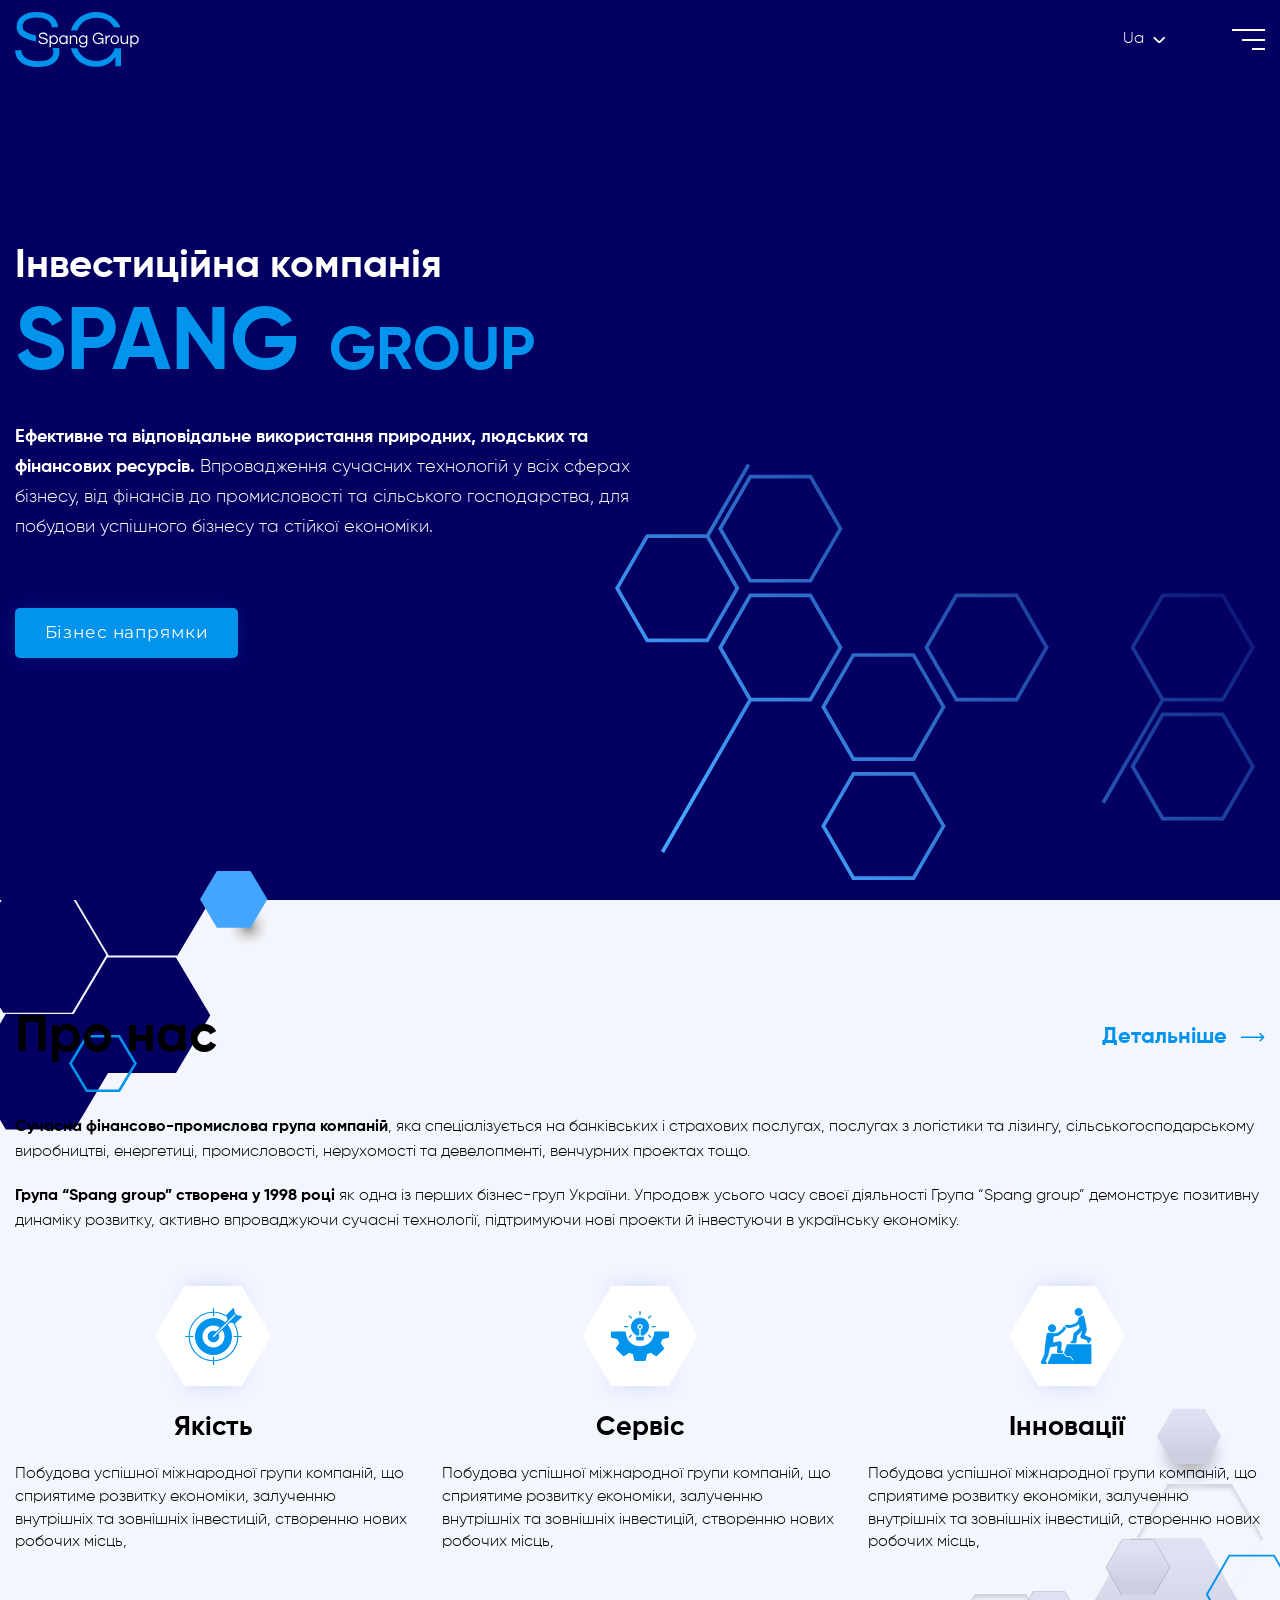
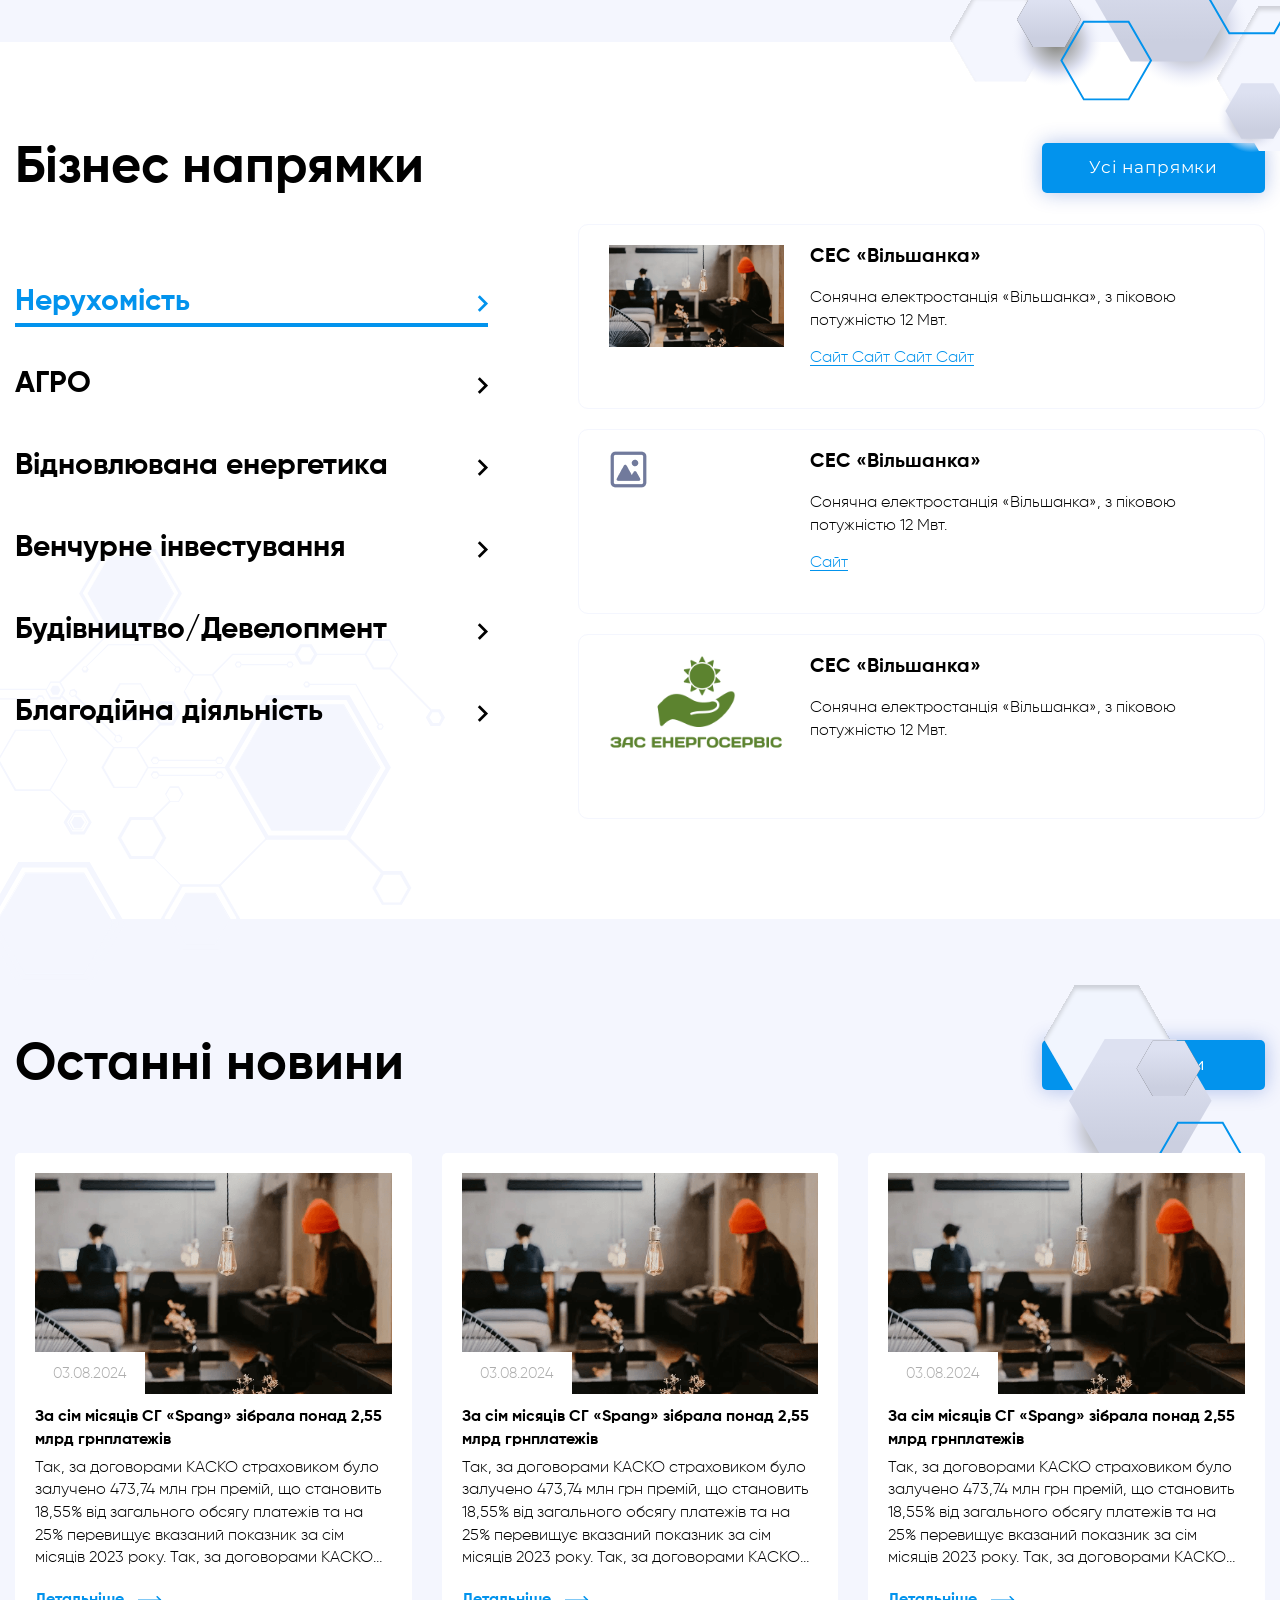
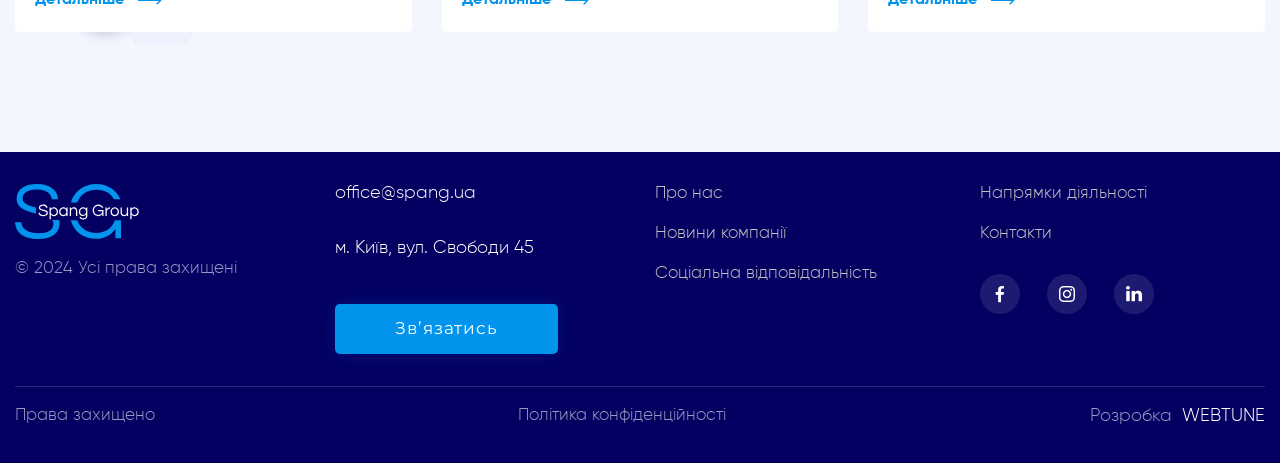
==== commit 9d4d23ec: "add file" ====
--- a/index.html
+++ b/index.html
@@ -100,15 +100,17 @@
     <section class="s-about home --relative">
         <img src="assets/img/decor-left.svg" class="decor decor-1" alt="decor">
         <img src="assets/img/decor-3.svg" class="decor decor-2 d-none d-md-block" alt="decor">
+
+
         <div class="container">
             <div class="row">
-                <div class="col-xl-12 col-lg-12 col-md-12 col-sm-12 col-xs-12">
+                <div class="col-xl-12 col-lg-12 col-md-12 col-sm-12 col-xs-12 --relative">
                     <div class="d-flex align-justify align-middle s-about__top">
                         <h1 class="heading text-bold text-xl">Про нас</h1>
                         <a href="about.html" class="btn btn-more d-flex align-left align-middle"><span>Детальніше</span>
                             <i class="icon-ar-btn-right"></i> </a>
                     </div>
-                    <div class="description editor-style">
+                    <div class="description overlap editor-style">
                         <p>
                             <b>Сучасна фінансово-промислова група компаній</b>, яка спеціалізується на банківських і
                             страхових
@@ -122,6 +124,7 @@
                             українську
                             економіку.</p>
                     </div>
+                    <img src="assets/img/decor-1.svg" class="decor decor-3 d-block d-md-none" alt="decor">
                 </div>
             </div>
             <div class="row m-row">
--- a/assets/css/app.css
+++ b/assets/css/app.css
@@ -1,2 +1,2 @@
-﻿html,body,div,applet,object,iframe,h1,h2,h3,h4,h5,h6,p,blockquote,pre,abbr,acronym,address,big,cite,code,del,dfn,em,img,ins,kbd,q,s,samp,small,strike,strong,sub,sup,tt,var,u,center,dl,dt,dd,ol,ul,li,p,fieldset,form,label,legend,table,caption,tbody,tfoot,thead,tr,th,td,article,aside,canvas,details,embed,figure,figcaption,footer,header,hgroup,menu,nav,output,ruby,section,summary,time,mark,audio,video,figure,body{margin:0;padding:0;border:0;font-family:'Gilroy', sans-serif;font-weight:400;vertical-align:baseline}article,aside,details,figcaption,figure,footer,header,hgroup,menu,nav,section{display:block}body{position:relative;font-family:'Gilroy', sans-serif;font-weight:400;background:#f4f6fe;color:#000;overflow:hidden}ol,ul{list-style:none;margin:0;padding:0}blockquote,q{quotes:none}blockquote:before,blockquote:after,q:before,q:after{content:''}table{border-collapse:collapse;border-spacing:0}*,*:before,*:after{-webkit-box-sizing:border-box;-moz-box-sizing:border-box;box-sizing:border-box}*{-webkit-tap-highlight-color:transparent !important;outline:none !important}@font-face{font-family:'Montserrat';src:url("../fonts/Montserrat-Regular.ttf") format("truetype");font-weight:normal;font-style:normal}@font-face{font-family:'Gilroy';src:url("../fonts/Gilroy-ExtraBold.ttf") format("truetype");font-weight:800;font-style:normal}@font-face{font-family:'Gilroy';src:url("../fonts/Gilroy-Bold.ttf") format("truetype");font-weight:700;font-style:normal}@font-face{font-family:'Gilroy';src:url("../fonts/Gilroy-Light.ttf") format("truetype");font-weight:300;font-style:normal}@font-face{font-family:'icomoon';src:url("../fonts/icomoon.eot");src:url("../fonts/icomoon.eot") format("embedded-opentype"),url("../fonts/icomoon.ttf") format("truetype"),url("../fonts/icomoon.woff") format("woff"),url("../fonts/icomoon.svg") format("svg");font-weight:normal;font-style:normal;font-display:block}[class^="icon-"],[class*=" icon-"]{font-family:'icomoon' !important;speak:never;font-style:normal;font-weight:normal;font-variant:normal;text-transform:none;line-height:1;-webkit-font-smoothing:antialiased;-moz-osx-font-smoothing:grayscale}.social{display:flex}.social__item+.social__item{margin-left:9px}.social__item a{height:50px;width:50px;background:#fff;border-radius:10px}.social__item a img{max-width:50%}.social__item a i{font-size:24px;color:#ffffff}.text-right{text-align:right}.text-center{text-align:center}.text-left{text-align:left}.text-justify{text-align:justify}.text-uppercase{text-transform:uppercase}.text-light{font-weight:300}.text-regular{font-weight:400}.text-medium{font-weight:500}.text-semibold{font-weight:600}.text-bold{font-weight:700}.text-xl{font-size:60px;font-size:-webkit-calc(40px + (60 - 40) * ((100vw - 300px) / (1920 - 300)));font-size:-moz-calc(40px + (60 - 40) * ((100vw - 300px) / (1920 - 300)));font-size:calc(40px + (60 - 40) * ((100vw - 300px) / (1920 - 300)));line-height:1}.text-l{font-size:30px;font-size:-webkit-calc(20px + (30 - 20) * ((100vw - 300px) / (1920 - 300)));font-size:-moz-calc(20px + (30 - 20) * ((100vw - 300px) / (1920 - 300)));font-size:calc(20px + (30 - 20) * ((100vw - 300px) / (1920 - 300)));line-height:1.3}.text-m{font-size:18px;font-size:-webkit-calc(16px + (18 - 16) * ((100vw - 300px) / (1920 - 300)));font-size:-moz-calc(16px + (18 - 16) * ((100vw - 300px) / (1920 - 300)));font-size:calc(16px + (18 - 16) * ((100vw - 300px) / (1920 - 300)));line-height:1.3}.text-s{font-size:17px;font-size:-webkit-calc(15px + (17 - 15) * ((100vw - 300px) / (1920 - 300)));font-size:-moz-calc(15px + (17 - 15) * ((100vw - 300px) / (1920 - 300)));font-size:calc(15px + (17 - 15) * ((100vw - 300px) / (1920 - 300)));line-height:1.4}.icon-add-square:before{content:"\e90b"}.icon-ar-top:before{content:"\e907"}.icon-placeholder:before{content:"\e908"}.icon-message:before{content:"\e909"}.icon-phone:before{content:"\e90a"}.icon-ar-right:before{content:"\e905"}.icon-ar-left:before{content:"\e906"}.icon-ar-bottom:before{content:"\e904"}.icon-ar-btn-right:before{content:"\e900"}.icon-facebook:before{content:"\e901"}.icon-instagram:before{content:"\e902"}.icon-linkedin:before{content:"\e903"}.overflow-hidden{overflow:hidden}.html.overflow-menu{overflow:hidden}html.overflow-hidden body{overflow:hidden}html:not(.touch-screen)::-webkit-scrollbar,html:not(.touch-screen) *::-webkit-scrollbar{width:6px;height:6px}html:not(.touch-screen)::-webkit-scrollbar-track,html:not(.touch-screen) *::-webkit-scrollbar-track{background-color:#eee}html:not(.touch-screen)::-webkit-scrollbar-thumb,html:not(.touch-screen) *::-webkit-scrollbar-thumb{background-color:#0293ED !important}.lg-actions .lg-next,.lg-actions .lg-prev{background-color:transparent !important;color:#fff !important}.lg-autoplay-button{display:none !important}html{overflow-y:scroll}body .hide-scrollbar,html .hide-scrollbar{scrollbar-width:none}body .hide-scrollbar::-webkit-scrollbar,html .hide-scrollbar::-webkit-scrollbar{display:none}img::selection{background-color:transparent}.default-icon{width:100%}.default-icon img{height:100%;width:100%;object-fit:cover;object-position:center}.--relative{position:relative}a{text-decoration:none;color:inherit;cursor:pointer;-webkit-font-smoothing:antialiased}img{display:block;max-width:100%}.overlap{position:relative;z-index:2}body.overflow-hidden{overflow:hidden}.body-padding{height:119px}@media (max-width: 767px){.body-padding{height:85px}}.section{overflow:hidden;position:relative}.main-wrapper{z-index:1}.swiper-container{margin-left:auto;margin-right:auto;position:relative;overflow:hidden;list-style:none;padding:0;z-index:1;width:100%;height:100%;opacity:0}.swiper-container.swiper-initialized{opacity:1}.swiper-container:not(.swiper-no-swiping){cursor:url(../img/drag.png) 16 9,ew-resize}.swiper-button__wrap{cursor:auto}@media (min-width: 767px){.swiper-button__wrap.top{position:absolute;top:3%;right:15px}}@media (max-width: 767px){.swiper-button__wrap.top{position:relative;width:100%;-webkit-box-pack:justify;-webkit-justify-content:space-between;-ms-flex-pack:justify;justify-content:space-between;margin-top:40px}}.swiper-button__wrap.top .swiper-button-next,.swiper-button__wrap.top .swiper-button-prev{color:#000000}.swiper-button__wrap.top .swiper-button-next i,.swiper-button__wrap.top .swiper-button-prev i{color:#000000}.swiper-button__wrap.top .swiper-button-next{padding-left:24px}.swiper-button__wrap.top .swiper-button-prev{padding-right:24px}.swiper-button__wrap.top .swiper-button-prev:before{content:'';height:13px;width:1px;background-color:rgba(0,0,0,0.2);position:absolute;top:50%;right:0;transform:translateY(-50%)}@media (max-width: 767px){.swiper-button__wrap.top .swiper-button-prev:before{display:none}}.swiper-button-next,.swiper-button-prev{-webkit-transition:all .4s ease-out;-moz-transition:all .4s ease-out;-o-transition:all .4s ease-out;transition:all .4s ease-out;width:auto;height:auto;border:none;color:#fff}.swiper-button-next i,.swiper-button-prev i{font-size:12px;font-weight:300;color:#fff;-webkit-transition:all .5s ease-out;-moz-transition:all .5s ease-out;-o-transition:all .5s ease-out;transition:all .5s ease-out}.swiper-button-next:after,.swiper-button-prev:after{display:none}.swiper-button-next i{padding-left:8px}.swiper-button-next:hover i{transform:translateX(10px)}.swiper-button-prev i{padding-right:8px}.swiper-button-prev:before{content:'';height:13px;width:1px;background-color:rgba(255,255,255,0.2);position:absolute;top:50%;right:0;transform:translateY(-50%)}.swiper-button-prev:hover i{transform:translateX(-10px)}.swiper-pagination-progressbar{position:relative;top:auto}.swiper-pagination.swiper-pagination-horizontal{background:#EDEDF0;height:5px;border-radius:2px}.swiper-pagination-progressbar .swiper-pagination-progressbar-fill{background:linear-gradient(88.24deg, #CFCFCF 0%, #938C89 100%)}.top-link{transition:all .25s ease-in-out;position:fixed;bottom:60px;right:60px;z-index:10;cursor:pointer;border-radius:10px;padding:.25em;width:64px;height:64px;background:linear-gradient(88.24deg, #CFCFCF 0%, #938C89 100%);display:flex;align-items:center;justify-content:center}@media (max-width: 767px){.top-link{width:45px;height:45px;right:15px;bottom:15px}}.top-link.show{visibility:visible;opacity:1}.top-link.hide{visibility:hidden;opacity:0}.top-link i{font-size:24px;font-size:-webkit-calc(16px + (24 - 16) * ((100vw - 300px) / (1920 - 300)));font-size:-moz-calc(16px + (24 - 16) * ((100vw - 300px) / (1920 - 300)));font-size:calc(16px + (24 - 16) * ((100vw - 300px) / (1920 - 300)));color:#ffff}.top-link .screen-reader-text{position:absolute;clip-path:inset(50%);margin:-1px;border:0;padding:0;width:1px;height:1px;overflow:hidden;word-wrap:normal !important;clip:rect(1px, 1px, 1px, 1px)}.fade-in{animation:fade-in 0.35s cubic-bezier(0.165, 0.84, 0.44, 1)}.animate-in{animation:modalIn 0.7s cubic-bezier(0.165, 0.84, 0.44, 1);animation-iteration-count:1}.animate-away{animation:modalAway 1.4s cubic-bezier(0.165, 0.84, 0.44, 1);animation-iteration-count:1}@-webkit-keyframes modalIn{0%{transform:translateY(200%);opacity:0}100%{transform:translateY(0%);opacity:1}}@keyframes modalIn{0%{transform:translateY(200%);opacity:0}100%{transform:translateY(0%);opacity:1}}@-webkit-keyframes modalAway{0%{transform:translateY(0%)}100%{transform:translateY(200%)}}@keyframes modalAway{0%{transform:translateY(0%)}100%{transform:translateY(200%)}}@keyframes fade-in{0%{opacity:0}100%{opacity:1}}@keyframes fadeEffect{from{opacity:0}to{opacity:1}}.dashed{-webkit-animation:dash 8s linear infinite;animation:dash 8s linear infinite}.dashed__box{transform:rotate(90deg);left:20px;top:15px;position:relative}@keyframes dash{from{stroke-dashoffset:200}to{stroke-dashoffset:0}}@-webkit-keyframes dash{from{stroke-dashoffset:200}to{stroke-dashoffset:0}}.animation{opacity:1;-webkit-transition:all 0.5s;-o-transition:all 0.5s;transition:all 0.5s}.animation.animated{opacity:1}.header{top:0;left:0;width:100%;position:fixed;background:#030061;z-index:3;visibility:visible;opacity:1;-webkit-transition:all .5s ease-out;-moz-transition:all .5s ease-out;-o-transition:all .5s ease-out;transition:all .5s ease-out;padding:12px 0 52px 0}@media (max-width: 767px){.header{padding:13px 0}}.header .logo__wrap{width:132px;height:55px}@media (max-width: 767px){.header .logo__wrap{width:102px;height:45px}}.header .lang{position:absolute;display:inline;pointer-events:none;visibility:hidden;opacity:0;transition:.3s;-webkit-transform:translate(-50%, 20px);transform:translate(-50%, 20px);left:50%;top:100%;padding:9px 14px;border-radius:5px;box-shadow:0px 4px 20px 0px rgba(160,160,160,0.25)}@media (max-width: 767px){.header .lang{-webkit-transform:none;transform:none;left:1px}}.header .lang__current{position:relative;cursor:pointer}.header .lang__current a,.header .lang__current i{font-weight:400;transition:all .5s ease}.header .lang__current i{font-size:7px;padding-left:9.41px;color:#fff}.header .lang li:not(.header .lang li:last-child){padding-bottom:10px}.header .lang__wrap{margin-right:67.06px}.header .lang__wrap a{color:#fff;font-size:17px;font-size:-webkit-calc(14px + (17 - 14) * ((100vw - 300px) / (1920 - 300)));font-size:-moz-calc(14px + (17 - 14) * ((100vw - 300px) / (1920 - 300)));font-size:calc(14px + (17 - 14) * ((100vw - 300px) / (1920 - 300)));-webkit-transition:all .5s ease-out;-moz-transition:all .5s ease-out;-o-transition:all .5s ease-out;transition:all .5s ease-out}.header .lang__wrap.open .lang{pointer-events:all;visibility:visible;opacity:1;-webkit-transform:translate(-50%, 10px);transform:translate(-50%, 10px);z-index:5}@media (max-width: 767px){.header .lang__wrap.open .lang{-webkit-transform:none;left:1px;top:calc(100% - 26px)}}.header .burger{display:flex;cursor:pointer;width:100%;height:100%;justify-content:space-between;flex-direction:column;-webkit-transition:all .3s ease-out;-moz-transition:all .3s ease-out;-o-transition:all .3s ease-out;transition:all .3s ease-out}.header .burger__wrap{width:33px;height:21px;display:flex}.header .burger__wrap.active .burger span{width:100%}.header .burger__wrap.active .burger span:nth-child(1){transform:translateY(10px) rotate(45deg)}.header .burger__wrap.active .burger span:nth-child(2){opacity:0}.header .burger__wrap.active .burger span:nth-child(3){transform:translateY(-10px) rotate(-45deg)}.header .burger>span{height:2px;background-color:#fff;border-radius:0;-webkit-transition:all .5s ease-out;-moz-transition:all .5s ease-out;-o-transition:all .5s ease-out;transition:all .5s ease-out;z-index:999}.header .burger>span:nth-child(2),.header .burger>span:nth-child(3){margin-left:auto}.header .burger>span:nth-child(2){width:calc(100% - 10px)}.header .burger>span:nth-child(3){width:calc(100% - 20px)}.header .navbar{position:fixed;z-index:-1;top:115px;left:0;width:100%;height:auto;-webkit-transition:all .5s ease-out;-moz-transition:all .5s ease-out;-o-transition:all .5s ease-out;transition:all .5s ease-out;background-color:#030061;padding-block:1.25rem;opacity:0;visibility:hidden;-webkit-transform:translateY(-100%);transform:translateY(-100%)}@media (max-width: 767px){.header .navbar{top:80px}}.header .navbar.is-visible{opacity:1;visibility:visible;-webkit-transform:translateY(0%);transform:translateY(0%)}@media (min-width: 991px){.header .navbar .menu{display:flex;justify-content:center;width:100%;max-width:1305px;margin:0 auto}}@media (max-width: 991px){.header .navbar .menu{margin:0;text-align:center}}.header .navbar .menu-item{margin:0 20px}@media (max-width: 991px){.header .navbar .menu-item{padding:0;display:block;height:auto}}@media (max-width: 991px){.header .navbar .menu-item+.menu-item{margin:0}}.header .navbar .menu-item a{font-weight:400;font-size:25px;line-height:1.2;color:#fff;-webkit-transition:all .5s ease-out;-moz-transition:all .5s ease-out;-o-transition:all .5s ease-out;transition:all .5s ease-out;position:relative;display:block}@media (max-width: 991px){.header .navbar .menu-item a{padding:25px 15px}}.footer{background:#030061;position:relative}.footer .logo__link{display:block;margin-bottom:20px}.footer .logo__text{color:#ffffff;font-size:20px}@media (max-width: 767px){.footer .logo__wrap{margin-bottom:32px;width:auto;height:auto}}@media (max-width: 767px){.footer-item:not(.footer-item:last-child){margin-bottom:0}}.footer-item__heading{margin-bottom:20px;color:#0293ED;font-size:18px}.footer__main{padding:32px 0}.footer__bottom{padding:18px 0 36px 0;border-top:1px solid rgba(215,215,215,0.2)}@media (max-width: 767px){.footer__bottom{text-align:center;padding:24px 0}}.footer .menu{display:grid;grid-template-columns:50% 50%;gap:20px}.footer .menu__heading{background:linear-gradient(88.24deg, #CFCFCF 0%, #938C89 100%);-webkit-background-clip:text;-webkit-text-fill-color:transparent;font-size:24px;margin-bottom:25px}.footer .menu-item a{font-size:18px;color:#C1C1C1}.footer .btn-primary{margin-top:33px;max-width:223px}.footer .contact-item+.contact-item{margin-top:10px}.footer .contact-item a{font-size:20px;line-height:2.25;color:#fff}.footer .social{margin-left:calc(50% + 20px);margin-top:-10px}.footer .social-item+.social-item{margin-left:27px}.footer .social-item a{width:40px;height:40px;border-radius:100%;background:rgba(255,255,255,0.1)}.footer .social-item a i{color:#fff;-webkit-transition:all .4s ease-out;-moz-transition:all .4s ease-out;-o-transition:all .4s ease-out;transition:all .4s ease-out}.footer .social-item a:hover i{color:#0293ed}@media (min-width: 767px){.footer .develop{-webkit-box-pack:end;-webkit-justify-content:flex-end;-ms-flex-pack:end;justify-content:flex-end}}@media (max-width: 767px){.footer .develop{-webkit-box-pack:center;-webkit-justify-content:center;-ms-flex-pack:center;justify-content:center;margin-top:24px}}.footer .develop__link,.footer .develop__text{font-size:18px}.footer .develop__text{color:rgba(255,255,255,0.6)}.footer .develop__link{text-transform:uppercase;color:#fff;padding-left:10px}.footer .copyright{font-size:18px;color:rgba(255,255,255,0.6)}.top-link{transition:all .25s ease-in-out;position:fixed;bottom:60px;right:60px;z-index:10;cursor:pointer;border-radius:10px;padding:.25em;width:64px;height:64px;background:linear-gradient(88.24deg, #CFCFCF 0%, #938C89 100%);display:flex;align-items:center;justify-content:center}@media (max-width: 767px){.top-link{width:45px;height:45px;right:15px;bottom:15px}}.top-link.show{visibility:visible;opacity:1}.top-link.hide{visibility:hidden;opacity:0}.top-link i{font-size:24px;font-size:-webkit-calc(16px + (24 - 16) * ((100vw - 300px) / (1920 - 300)));font-size:-moz-calc(16px + (24 - 16) * ((100vw - 300px) / (1920 - 300)));font-size:calc(16px + (24 - 16) * ((100vw - 300px) / (1920 - 300)));color:#ffff}.top-link .screen-reader-text{position:absolute;clip-path:inset(50%);margin:-1px;border:0;padding:0;width:1px;height:1px;overflow:hidden;word-wrap:normal !important;clip:rect(1px, 1px, 1px, 1px)}.d-none{display:none !important}.d-block{display:block !important}.d-inline-block{display:inline-block !important}@media (min-width: 576px){.d-sm-block{display:block !important}.d-sm-none{display:none !important}.d-sm-flex{display:flex !important}.d-sm-inline-block{display:inline-block !important}}@media (min-width: 768px){.d-md-block{display:block !important}.d-md-none{display:none !important}.d-md-flex{display:flex !important;display:-webkit-box;display:-webkit-flex;display:-ms-flexbox;display:flex;-webkit-flex-flow:row wrap;flex-flow:row wrap}.d-md-inline-block{display:inline-block !important}}@media (min-width: 992px){.d-lg-block{display:block !important}.d-lg-none{display:none !important}.d-lg-flex{display:flex !important}.d-lg-inline-block{display:inline-block !important}}@media (min-width: 1200px){.d-xl-block{display:block !important}.d-xl-none{display:none !important}.d-xl-flex{display:flex !important}.d-xl-inline-block{display:inline-block !important}}.container{width:100%;max-width:1305px;margin:auto;padding:0 15px}.container-fluid{width:100%;padding-right:15px;padding-left:15px;margin-right:auto;margin-left:auto}@media (max-width: 767px){.container-fluid{padding-right:15px;padding-left:15px}}.row{display:-webkit-box;display:-webkit-flex;display:-ms-flexbox;display:flex;-webkit-flex-flow:row wrap;flex-flow:row wrap}.d-flex{display:-webkit-box;display:-webkit-flex;display:-ms-flexbox;display:flex;-webkit-flex-flow:row wrap;flex-flow:row wrap}.m-auto{display:block;margin:auto}.m-row{margin:0 -15px}.mb-40{margin-bottom:40px}.p-0{padding:0}.pl-20{padding-left:20px}@media (max-width: 767px){.pl-20{padding-left:12px}}.mb-180{margin-bottom:180px}@media (max-width: 991px){.mb-180{margin-bottom:100px}}.mb-32{margin-bottom:32px}@media (max-width: 575px){.mb-32{margin-bottom:24px}}.mb-20{margin-bottom:20px}.column{padding:0 15px;position:relative}.align-self-middle{-webkit-align-self:center;align-self:center}.align-self-end{-webkit-align-self:flex-end;align-self:flex-end}.align-center{-webkit-box-pack:center;-webkit-justify-content:center;-ms-flex-pack:center;justify-content:center}.align-spaced{-webkit-justify-content:space-around;justify-content:space-around}.align-evenly{-webkit-box-pack:space-evenly;-ms-flex-pack:space-evenly;justify-content:space-evenly}.align-middle{-webkit-box-align:center;-webkit-align-items:center;-ms-flex-align:center;align-items:center}.align-justify{-webkit-box-pack:justify;-webkit-justify-content:space-between;-ms-flex-pack:justify;justify-content:space-between}.align-right{-webkit-box-pack:end;-webkit-justify-content:flex-end;-ms-flex-pack:end;justify-content:flex-end}.align-left{-webkit-box-pack:start;-webkit-justify-content:flex-start;-ms-flex-pack:start;justify-content:flex-start}.align-end{-webkit-box-align:end;-ms-flex-align:end;align-items:flex-end}.align-start{-webkit-box-align:end;-ms-flex-align:end;align-items:flex-start}.align-self-bottom{-webkit-align-self:flex-end;-ms-flex-item-align:end;align-self:flex-end}.align-content-justify{-ms-flex-line-pack:justify;align-content:space-between}.col-xs-1{-webkit-box-flex:0;-webkit-flex:0 0 8.333333%;-ms-flex:0 0 8.333333%;flex:0 0 8.333333%;max-width:8.333333%}.col-xs-2{-webkit-box-flex:0;-webkit-flex:0 0 16.666666%;-ms-flex:0 0 16.666666%;flex:0 0 16.666666%;max-width:16.666666%}.col-xs-3{-webkit-box-flex:0;-webkit-flex:0 0 24.999999%;-ms-flex:0 0 24.999999%;flex:0 0 24.999999%;max-width:24.999999%}.col-xs-4{-webkit-box-flex:0;-webkit-flex:0 0 33.333332%;-ms-flex:0 0 33.333332%;flex:0 0 33.333332%;max-width:33.333332%}.col-xs-5{-webkit-box-flex:0;-webkit-flex:0 0 41.666665%;-ms-flex:0 0 41.666665%;flex:0 0 41.666665%;max-width:41.666665%}.col-xs-6{-webkit-box-flex:0;-webkit-flex:0 0 49.999998%;-ms-flex:0 0 49.999998%;flex:0 0 49.999998%;max-width:49.999998%}.col-xs-7{-webkit-box-flex:0;-webkit-flex:0 0 58.333331%;-ms-flex:0 0 58.333331%;flex:0 0 58.333331%;max-width:58.333331%}.col-xs-8{-webkit-box-flex:0;-webkit-flex:0 0 66.666664%;-ms-flex:0 0 66.666664%;flex:0 0 66.666664%;max-width:66.666664%}.col-xs-9{-webkit-box-flex:0;-webkit-flex:0 0 74.999997%;-ms-flex:0 0 74.999997%;flex:0 0 74.999997%;max-width:74.999997%}.col-xs-10{-webkit-box-flex:0;-webkit-flex:0 0 83.33333%;-ms-flex:0 0 83.33333%;flex:0 0 83.33333%;max-width:83.33333%}.col-xs-11{-webkit-box-flex:0;-webkit-flex:0 0 91.666663%;-ms-flex:0 0 91.666663%;flex:0 0 91.666663%;max-width:91.666663%}.col-xs-12{-webkit-box-flex:0;-webkit-flex:0 0 99.999996%;-ms-flex:0 0 99.999996%;flex:0 0 99.999996%;max-width:99.999996%}@media (min-width: 576px){.col-sm-1{-webkit-box-flex:0;-webkit-flex:0 0 8.333333%;-ms-flex:0 0 8.333333%;flex:0 0 8.333333%;max-width:8.333333%}.col-sm-2{-webkit-box-flex:0;-webkit-flex:0 0 16.666666%;-ms-flex:0 0 16.666666%;flex:0 0 16.666666%;max-width:16.666666%}.col-sm-3{-webkit-box-flex:0;-webkit-flex:0 0 24.999999%;-ms-flex:0 0 24.999999%;flex:0 0 24.999999%;max-width:24.999999%}.col-sm-4{-webkit-box-flex:0;-webkit-flex:0 0 33.333332%;-ms-flex:0 0 33.333332%;flex:0 0 33.333332%;max-width:33.333332%}.col-sm-5{-webkit-box-flex:0;-webkit-flex:0 0 41.666665%;-ms-flex:0 0 41.666665%;flex:0 0 41.666665%;max-width:41.666665%}.col-sm-6{-webkit-box-flex:0;-webkit-flex:0 0 49.999998%;-ms-flex:0 0 49.999998%;flex:0 0 49.999998%;max-width:49.999998%}.col-sm-7{-webkit-box-flex:0;-webkit-flex:0 0 58.333331%;-ms-flex:0 0 58.333331%;flex:0 0 58.333331%;max-width:58.333331%}.col-sm-8{-webkit-box-flex:0;-webkit-flex:0 0 66.666664%;-ms-flex:0 0 66.666664%;flex:0 0 66.666664%;max-width:66.666664%}.col-sm-9{-webkit-box-flex:0;-webkit-flex:0 0 74.999997%;-ms-flex:0 0 74.999997%;flex:0 0 74.999997%;max-width:74.999997%}.col-sm-10{-webkit-box-flex:0;-webkit-flex:0 0 83.33333%;-ms-flex:0 0 83.33333%;flex:0 0 83.33333%;max-width:83.33333%}.col-sm-11{-webkit-box-flex:0;-webkit-flex:0 0 91.666663%;-ms-flex:0 0 91.666663%;flex:0 0 91.666663%;max-width:91.666663%}.col-sm-12{-webkit-box-flex:0;-webkit-flex:0 0 99.999996%;-ms-flex:0 0 99.999996%;flex:0 0 99.999996%;max-width:99.999996%}}@media (min-width: 768px){.col-md-1{-webkit-box-flex:0;-webkit-flex:0 0 8.333333%;-ms-flex:0 0 8.333333%;flex:0 0 8.333333%;max-width:8.333333%}.col-md-2{-webkit-box-flex:0;-webkit-flex:0 0 16.666666%;-ms-flex:0 0 16.666666%;flex:0 0 16.666666%;max-width:16.666666%}.col-md-3{-webkit-box-flex:0;-webkit-flex:0 0 24.999999%;-ms-flex:0 0 24.999999%;flex:0 0 24.999999%;max-width:24.999999%}.col-md-4{-webkit-box-flex:0;-webkit-flex:0 0 33.333332%;-ms-flex:0 0 33.333332%;flex:0 0 33.333332%;max-width:33.333332%}.col-md-5{-webkit-box-flex:0;-webkit-flex:0 0 41.666665%;-ms-flex:0 0 41.666665%;flex:0 0 41.666665%;max-width:41.666665%}.col-md-6{-webkit-box-flex:0;-webkit-flex:0 0 49.999998%;-ms-flex:0 0 49.999998%;flex:0 0 49.999998%;max-width:49.999998%}.col-md-7{-webkit-box-flex:0;-webkit-flex:0 0 58.333331%;-ms-flex:0 0 58.333331%;flex:0 0 58.333331%;max-width:58.333331%}.col-md-8{-webkit-box-flex:0;-webkit-flex:0 0 66.666664%;-ms-flex:0 0 66.666664%;flex:0 0 66.666664%;max-width:66.666664%}.col-md-9{-webkit-box-flex:0;-webkit-flex:0 0 74.999997%;-ms-flex:0 0 74.999997%;flex:0 0 74.999997%;max-width:74.999997%}.col-md-10{-webkit-box-flex:0;-webkit-flex:0 0 83.33333%;-ms-flex:0 0 83.33333%;flex:0 0 83.33333%;max-width:83.33333%}.col-md-11{-webkit-box-flex:0;-webkit-flex:0 0 91.666663%;-ms-flex:0 0 91.666663%;flex:0 0 91.666663%;max-width:91.666663%}.col-md-12{-webkit-box-flex:0;-webkit-flex:0 0 99.999996%;-ms-flex:0 0 99.999996%;flex:0 0 99.999996%;max-width:99.999996%}}@media (min-width: 992px){.col-lg-1{-webkit-box-flex:0;-webkit-flex:0 0 8.333333%;-ms-flex:0 0 8.333333%;flex:0 0 8.333333%;max-width:8.333333%}.col-lg-2{-webkit-box-flex:0;-webkit-flex:0 0 16.666666%;-ms-flex:0 0 16.666666%;flex:0 0 16.666666%;max-width:16.666666%}.col-lg-3{-webkit-box-flex:0;-webkit-flex:0 0 24.999999%;-ms-flex:0 0 24.999999%;flex:0 0 24.999999%;max-width:24.999999%}.col-lg-4{-webkit-box-flex:0;-webkit-flex:0 0 33.333332%;-ms-flex:0 0 33.333332%;flex:0 0 33.333332%;max-width:33.333332%}.col-lg-5{-webkit-box-flex:0;-webkit-flex:0 0 41.666665%;-ms-flex:0 0 41.666665%;flex:0 0 41.666665%;max-width:41.666665%}.col-lg-6{-webkit-box-flex:0;-webkit-flex:0 0 49.999998%;-ms-flex:0 0 49.999998%;flex:0 0 49.999998%;max-width:49.999998%}.col-lg-7{-webkit-box-flex:0;-webkit-flex:0 0 58.333331%;-ms-flex:0 0 58.333331%;flex:0 0 58.333331%;max-width:58.333331%}.col-lg-8{-webkit-box-flex:0;-webkit-flex:0 0 66.666664%;-ms-flex:0 0 66.666664%;flex:0 0 66.666664%;max-width:66.666664%}.col-lg-9{-webkit-box-flex:0;-webkit-flex:0 0 74.999997%;-ms-flex:0 0 74.999997%;flex:0 0 74.999997%;max-width:74.999997%}.col-lg-10{-webkit-box-flex:0;-webkit-flex:0 0 83.33333%;-ms-flex:0 0 83.33333%;flex:0 0 83.33333%;max-width:83.33333%}.col-lg-11{-webkit-box-flex:0;-webkit-flex:0 0 91.666663%;-ms-flex:0 0 91.666663%;flex:0 0 91.666663%;max-width:91.666663%}.col-lg-12{-webkit-box-flex:0;-webkit-flex:0 0 99.999996%;-ms-flex:0 0 99.999996%;flex:0 0 99.999996%;max-width:99.999996%}}@media (min-width: 1200px){.col-xl-1{-webkit-box-flex:0;-webkit-flex:0 0 8.333333%;-ms-flex:0 0 8.333333%;flex:0 0 8.333333%;max-width:8.333333%}.col-xl-2{-webkit-box-flex:0;-webkit-flex:0 0 16.666666%;-ms-flex:0 0 16.666666%;flex:0 0 16.666666%;max-width:16.666666%}.col-xl-3{-webkit-box-flex:0;-webkit-flex:0 0 24.999999%;-ms-flex:0 0 24.999999%;flex:0 0 24.999999%;max-width:24.999999%}.col-xl-4{-webkit-box-flex:0;-webkit-flex:0 0 33.333332%;-ms-flex:0 0 33.333332%;flex:0 0 33.333332%;max-width:33.333332%}.col-xl-5{-webkit-box-flex:0;-webkit-flex:0 0 41.666665%;-ms-flex:0 0 41.666665%;flex:0 0 41.666665%;max-width:41.666665%}.col-xl-6{-webkit-box-flex:0;-webkit-flex:0 0 49.999998%;-ms-flex:0 0 49.999998%;flex:0 0 49.999998%;max-width:49.999998%}.col-xl-7{-webkit-box-flex:0;-webkit-flex:0 0 58.333331%;-ms-flex:0 0 58.333331%;flex:0 0 58.333331%;max-width:58.333331%}.col-xl-8{-webkit-box-flex:0;-webkit-flex:0 0 66.666664%;-ms-flex:0 0 66.666664%;flex:0 0 66.666664%;max-width:66.666664%}.col-xl-9{-webkit-box-flex:0;-webkit-flex:0 0 74.999997%;-ms-flex:0 0 74.999997%;flex:0 0 74.999997%;max-width:74.999997%}.col-xl-10{-webkit-box-flex:0;-webkit-flex:0 0 83.33333%;-ms-flex:0 0 83.33333%;flex:0 0 83.33333%;max-width:83.33333%}.col-xl-11{-webkit-box-flex:0;-webkit-flex:0 0 91.666663%;-ms-flex:0 0 91.666663%;flex:0 0 91.666663%;max-width:91.666663%}.col-xl-12{-webkit-box-flex:0;-webkit-flex:0 0 99.999996%;-ms-flex:0 0 99.999996%;flex:0 0 99.999996%;max-width:99.999996%}}@media (max-width: 475px){.col-exs-1{-webkit-box-flex:0;-webkit-flex:0 0 8.333333%;-ms-flex:0 0 8.333333%;flex:0 0 8.333333%;max-width:8.333333%}.col-exs-2{-webkit-box-flex:0;-webkit-flex:0 0 16.666666%;-ms-flex:0 0 16.666666%;flex:0 0 16.666666%;max-width:16.666666%}.col-exs-3{-webkit-box-flex:0;-webkit-flex:0 0 24.999999%;-ms-flex:0 0 24.999999%;flex:0 0 24.999999%;max-width:24.999999%}.col-exs-4{-webkit-box-flex:0;-webkit-flex:0 0 33.333332%;-ms-flex:0 0 33.333332%;flex:0 0 33.333332%;max-width:33.333332%}.col-exs-5{-webkit-box-flex:0;-webkit-flex:0 0 41.666665%;-ms-flex:0 0 41.666665%;flex:0 0 41.666665%;max-width:41.666665%}.col-exs-6{-webkit-box-flex:0;-webkit-flex:0 0 49.999998%;-ms-flex:0 0 49.999998%;flex:0 0 49.999998%;max-width:49.999998%}.col-exs-7{-webkit-box-flex:0;-webkit-flex:0 0 58.333331%;-ms-flex:0 0 58.333331%;flex:0 0 58.333331%;max-width:58.333331%}.col-exs-8{-webkit-box-flex:0;-webkit-flex:0 0 66.666664%;-ms-flex:0 0 66.666664%;flex:0 0 66.666664%;max-width:66.666664%}.col-exs-9{-webkit-box-flex:0;-webkit-flex:0 0 74.999997%;-ms-flex:0 0 74.999997%;flex:0 0 74.999997%;max-width:74.999997%}.col-exs-10{-webkit-box-flex:0;-webkit-flex:0 0 83.33333%;-ms-flex:0 0 83.33333%;flex:0 0 83.33333%;max-width:83.33333%}.col-exs-11{-webkit-box-flex:0;-webkit-flex:0 0 91.666663%;-ms-flex:0 0 91.666663%;flex:0 0 91.666663%;max-width:91.666663%}.col-exs-12{-webkit-box-flex:0;-webkit-flex:0 0 99.999996%;-ms-flex:0 0 99.999996%;flex:0 0 99.999996%;max-width:99.999996%}}@media (max-width: 575px){.order-xs-2{order:2}}@media (max-width: 575px){.order-xs-1{order:1}}@media (max-width: 767px){.offset-md-0{margin-left:0 !important}}.offset-1{margin-left:8.3333333333%}.offset-2{margin-left:16.6666666667%}.offset-3{margin-left:25%}.offset-4{margin-left:33.3333333333%}.offset-5{margin-left:41.6666666667%}.offset-6{margin-left:50%}.offset-7{margin-left:58.3333333333%}.offset-8{margin-left:66.6666666667%}.offset-9{margin-left:75%}.offset-10{margin-left:83.3333333333%}.offset-11{margin-left:91.6666666667%}.btn{position:relative;box-shadow:none;cursor:pointer;text-decoration:none;border:none;border-radius:10px;font-size:22px;padding:20px;text-align:center;font-weight:600;-webkit-transition:all .3s ease-out;-moz-transition:all .3s ease-out;-o-transition:all .3s ease-out;transition:all .3s ease-out}.btn:focus{outline:none}.btn-primary{font-family:'Montserrat', sans-serif;background:#0293ED;font-size:17px;font-weight:400;line-height:1.76;color:#FFFFFF;letter-spacing:0.05em;box-shadow:0px 0px 20px 0px rgba(0,56,181,0.3);-webkit-border-radius:5px;-moz-border-radius:5px;border-radius:5px;padding:10px;min-width:223px;-webkit-transition:all .4s ease-out;-moz-transition:all .4s ease-out;-o-transition:all .4s ease-out;transition:all .4s ease-out;cursor:pointer}.btn-primary:hover{background:#1161ea}.btn-more{background:transparent;border:none;color:#0293ED;line-height:1.47;-webkit-transition:all .4s ease-out;-moz-transition:all .4s ease-out;-o-transition:all .4s ease-out;transition:all .4s ease-out}.btn-more i{margin-left:14px;font-size:9px;font-weight:bold}.btn-more:hover{color:#1161ea}.btn-transparent{background:#fff;border:1px solid transparent;position:relative;background-clip:padding-box}.btn-transparent span{background:linear-gradient(88.24deg, #CFCFCF 0%, #938C89 100%);-webkit-background-clip:text;-webkit-text-fill-color:transparent}.btn-transparent::after{content:'';position:absolute;top:-1px;bottom:-1px;left:-1px;right:-1px;background:linear-gradient(88.24deg, #CFCFCF 0%, #938C89 100%);z-index:-1;border-radius:10px}.btn-transparent:hover{background-color:rgba(255,255,255,0.4)}.btn-white{padding:20px;background-color:#fff;font-size:20px;color:#928C89}.btn-close{width:20px;height:20px;position:absolute;top:17px;right:17px;cursor:pointer}.btn-play{width:70px;height:70px;z-index:2;object-fit:contain;position:absolute;top:50%;left:50%;transform:translate(-50%, -50%)}@keyframes pulse{100%{transform:scale(2);opacity:0}}input[type=number]::-webkit-inner-spin-button,input[type=number]::-webkit-outer-spin-button{-webkit-appearance:none;margin:0}input[type="search"]::-webkit-search-decoration,input[type="search"]::-webkit-search-cancel-button,input[type="search"]::-webkit-search-results-button,input[type="search"]::-webkit-search-results-decoration{-webkit-appearance:none}input[type=number]{-moz-appearance:textfield}input{-webkit-border-radius:0}input:focus,button:focus{outline:none}.form-heading{margin-bottom:40px;font-size:40px}.form-control{position:relative;margin-bottom:30px}@media (max-width: 767px){.form-control{margin-bottom:10px}}.form-control__input,.form-control__textarea{font-family:'Gilroy', sans-serif;font-size:16px;font-weight:400;line-height:1.875;letter-spacing:0.05em}.form-control__label{display:block;color:#000;font-size:16px;margin-bottom:10px}.form-control__input,.form-control__textarea{background:transparent;border:none;border-radius:5px;border:1px solid #DDDDDD;color:#ADADAD;resize:none;padding:9px 20px 9px 20px;width:100%}.form-control__btn{width:100%}::-webkit-input-placeholder{font-weight:400;font-size:16px;line-height:1.875;color:#ADADAD;font-family:'Gilroy', sans-serif;letter-spacing:0.05em;opacity:1;transition:opacity 0.5s}::-moz-placeholder{font-weight:400;font-size:16px;line-height:1.875;letter-spacing:0.05em;color:#ADADAD;font-family:'Gilroy', sans-serif;opacity:1;transition:opacity 0.5s}:-ms-input-placeholder{font-weight:400;font-size:16px;line-height:1.875;letter-spacing:0.05em;color:#ADADAD;font-family:'Gilroy', sans-serif;opacity:1;transition:opacity 0.5s}:focus::-webkit-input-placeholder{opacity:0;transition:opacity 0.5s}:focus::-moz-placeholder{opacity:0;transition:opacity 0.5s}:focus:-moz-placeholder{opacity:0;transition:opacity 0.5s}:focus:-ms-input-placeholder{opacity:0;transition:opacity 0.5s}div.wpcf7 .ajax-loader{display:none !important}input:-internal-autofill-selected{appearance:menulist-button;background-image:none !important;background-color:#21242C !important;caret-color:#fff;-webkit-text-fill-color:#fff !important}input:-webkit-autofill,input:-webkit-autofill:hover,input:-webkit-autofill:focus,textarea:-webkit-autofill,textarea:-webkit-autofill:hover,textarea:-webkit-autofill:focus,select:-webkit-autofill,select:-webkit-autofill:hover,select:-webkit-autofill:focus{caret-color:#fff;-webkit-text-fill-color:#fff;-webkit-box-shadow:0 0 0px 1000px #21242C inset;transition:background-color 5000s ease-in-out 0s}.checkbox-entry{position:relative;min-height:30px;display:-webkit-box;display:-ms-flexbox;display:flex;-webkit-box-align:center;-ms-flex-align:center;align-items:center;margin-bottom:15px}.checkbox-entry+.checkbox-entry{margin-top:18px}.checkbox-entry div{display:block;width:calc(100% - 33px)}.checkbox-entry div span{color:#0293ED}.checkbox-entry input{position:absolute;left:0;top:0;z-index:10;width:100%;height:100%;opacity:0;cursor:pointer;margin:0}.checkbox-entry input:checked ~ div{text-shadow:0 0 0 currentColor}.checkbox-entry input:checked+i{background:#0293ED;border-color:#0293ED}.checkbox-entry input:checked+i::before{opacity:1}.checkbox-entry i{width:21px;height:21px;border:1px solid #ddd;background:transparent;display:block;border-radius:5px;margin-right:12px;position:relative;-webkit-transition:all .4s ease-out;-moz-transition:all .4s ease-out;-o-transition:all .4s ease-out;transition:all .4s ease-out}.checkbox-entry i::before{left:50%;top:48%;position:absolute;transform:translate(-50%, -50%);opacity:0;font-size:15px;color:#ffffff;-webkit-transition:all .4s ease-out;-moz-transition:all .4s ease-out;-o-transition:all .4s ease-out;transition:all .4s ease-out}:root{--h1: 50px;--h2: 30px;--h3: 20px;--h4: 18px;--h5: 14px}.editor{margin-bottom:20px}.editor-style{font-family:'Gilroy', sans-serif;font-weight:normal}.editor-style>.editor-style:is(h1,h2,h3,h4,h5)+*{margin-top:1em}.editor-style .h1,.editor-style h1{font-size:var(--h1);line-height:1.15em;letter-spacing:-0.01em}.editor-style .h2,.editor-style h2{font-size:var(--h2);line-height:1.15em;letter-spacing:-0.01em}.editor-style .h3,.editor-style h3{font-size:var(--h3);line-height:1.25em;letter-spacing:-0.01em}.editor-style .h4,.editor-style h4{font-size:var(--h4);line-height:1.25em;letter-spacing:-0.01em}.editor-style .h5,.editor-style h5{font-size:var(--h5);line-height:1.4em;letter-spacing:0.01em}.editor-style p{font-weight:300;font-size:17px;font-size:-webkit-calc(14px + (17 - 14) * ((100vw - 300px) / (1920 - 300)));font-size:-moz-calc(14px + (17 - 14) * ((100vw - 300px) / (1920 - 300)));font-size:calc(14px + (17 - 14) * ((100vw - 300px) / (1920 - 300)));line-height:1.6;color:#000}.editor-style p+p{margin-top:18px}.editor-style p+ul,.editor-style p+ol{margin-top:18px}.editor-style h2,.editor-style h3,.editor-style h4,.editor-style h5,.editor-style h6{font-weight:bold;margin-bottom:18px;line-height:1.25}.editor-style a:not(.btn-primary){color:#0293ED;text-decoration:none;position:relative;font-weight:bold}.editor-style a:not(.btn-primary):before{content:'';position:absolute;bottom:0;left:0;right:0;margin:0 auto;width:100%;height:1px;background-color:#0293ED;-webkit-transition:all .3s ease-out;-moz-transition:all .3s ease-out;-o-transition:all .3s ease-out;transition:all .3s ease-out}.editor-style a:not(.btn-primary):hover:before{content:'';width:0}.editor-style img{margin:0 auto}@media (max-width: 991px){.editor-style img{height:100%;max-height:400px;object-fit:contain}}.editor-style .aligncenter{margin:0 auto}.editor-style .wp-block-image{margin-bottom:24px}.editor-style .wp-block-image img{height:400px;border-radius:0;width:100%;object-fit:cover}.editor-style .wp-block-image figcaption{margin:5px 0 15px 0}.editor-style .wp-block-video video{width:100%;max-height:400px}.editor-style ul,.editor-style ol{margin-bottom:18px;padding-left:53px;list-style-type:none}.editor-style ul li,.editor-style ol li{font-weight:300;font-size:17px;font-size:-webkit-calc(14px + (17 - 14) * ((100vw - 300px) / (1920 - 300)));font-size:-moz-calc(14px + (17 - 14) * ((100vw - 300px) / (1920 - 300)));font-size:calc(14px + (17 - 14) * ((100vw - 300px) / (1920 - 300)));line-height:1.5;color:#000;position:relative;margin-bottom:20px}.editor-style ul li::marker,.editor-style ol li::marker{display:none}.editor-style ul li::before,.editor-style ol li::before{content:"";width:5px;height:5px;background:#0293ED;position:absolute;top:10px;left:-23px}.editor-style ol{list-style:decimal}.editor-style blockquote{padding:60px 0 0 0px;position:relative;text-align:center;width:100%;margin:0 auto}@media (max-width: 991px){.editor-style blockquote{padding:60px 0 0 0;width:100%}}.editor-style blockquote,.editor-style blockquote p{font-size:18px;line-height:23px;font-weight:400}.kama_breadcrumbs{background-color:transparent;padding:12px 0;margin-bottom:40px;color:#9f9f9f;font-size:16px;font-size:-webkit-calc(14px + (16 - 14) * ((100vw - 300px) / (1920 - 300)));font-size:-moz-calc(14px + (16 - 14) * ((100vw - 300px) / (1920 - 300)));font-size:calc(14px + (16 - 14) * ((100vw - 300px) / (1920 - 300)));line-height:1.875;color:#B0B0B0;-webkit-box-orient:horizontal;-webkit-box-direction:normal;-webkit-box-align:center;-ms-flex-align:center;align-items:center;display:-webkit-box;display:-ms-flexbox;display:block;-ms-flex-direction:row;flex-direction:row;width:100%;z-index:2;white-space:nowrap;position:relative;-webkit-transition:all .4s ease-out;-moz-transition:all .4s ease-out;-o-transition:all .4s ease-out;transition:all .4s ease-out;overflow:auto;border-bottom:1px solid rgba(0,0,0,0.1)}@media (min-width: 767px){.kama_breadcrumbs{display:flex}}.kama_breadcrumbs a{color:#9f9f9f;font-size:16px;font-size:-webkit-calc(14px + (16 - 14) * ((100vw - 300px) / (1920 - 300)));font-size:-moz-calc(14px + (16 - 14) * ((100vw - 300px) / (1920 - 300)));font-size:calc(14px + (16 - 14) * ((100vw - 300px) / (1920 - 300)));line-height:1.875;font-weight:300;position:relative}.kama_breadcrumbs .kb_sep{margin:0 7px}.modal{display:none;position:fixed;top:0;right:0;bottom:0;left:0;z-index:10;outline:0;overflow:hidden;background:rgba(0,0,0,0.4);-webkit-overflow-scrolling:touch}.modal-body{display:flex;-webkit-box-pack:center;-webkit-justify-content:center;-ms-flex-pack:center;justify-content:center;-webkit-box-align:center;-webkit-align-items:center;-ms-flex-align:center;align-items:center;height:100%}.modal-content{overflow:auto;max-height:100%;position:relative;margin:auto;width:100%;max-width:690px;padding:50px;background:#F8F8F8}@media (max-width: 767px){.modal-content{padding:82px 12px 42px 12px;max-width:calc(100% - 32px);overflow:auto}}.modal-content__heading{font-weight:700;font-size:30px;font-size:-webkit-calc(20px + (30 - 20) * ((100vw - 300px) / (1920 - 300)));font-size:-moz-calc(20px + (30 - 20) * ((100vw - 300px) / (1920 - 300)));font-size:calc(20px + (30 - 20) * ((100vw - 300px) / (1920 - 300)));line-height:1.2;color:#000;margin-bottom:11px}.modal-content__desc{font-weight:500;font-size:16px;font-size:-webkit-calc(14px + (16 - 14) * ((100vw - 300px) / (1920 - 300)));font-size:-moz-calc(14px + (16 - 14) * ((100vw - 300px) / (1920 - 300)));font-size:calc(14px + (16 - 14) * ((100vw - 300px) / (1920 - 300)));line-height:1.5;letter-spacing:-0.4px;color:#000;margin-bottom:25px}.modal-content__close{position:absolute;top:34px;right:34px;height:24px;width:24px;cursor:pointer;-webkit-transition:all .4s ease-out;-moz-transition:all .4s ease-out;-o-transition:all .4s ease-out;transition:all .4s ease-out}@media (max-width: 767px){.modal-content__close{top:16px;right:16px}}.modal-content__close img{width:100%;height:100%;object-fit:contain}.modal-content__close:hover{opacity:.4}.popup-form__heading{font-size:40px;margin-bottom:18px}.popup-wrapper{position:fixed;z-index:33;left:0;top:0;width:100%;height:100%;left:-100%;-webkit-transition-delay:.3s;-o-transition-delay:.3s;transition-delay:.3s}.popup-wrapper.active{left:0;-webkit-transition-delay:0s;-o-transition-delay:0s;transition-delay:0s}.popup-wrapper.active .bg-layer{opacity:1}.popup-wrapper .bg-layer{position:absolute;left:0;top:-100px;right:0;bottom:-100px;background:rgba(51,51,49,0.7);-webkit-transition:all .3s ease-out;-o-transition:all .3s ease-out;transition:all .3s ease-out;opacity:0}.popup-container{display:inline-block;vertical-align:middle;width:100%;max-width:650px;position:relative;text-align:left;background:#fff;padding:50px;border-radius:10px}.popup-content{position:absolute;top:0;width:100%;height:100%;overflow:auto;-webkit-overflow-scrolling:touch;text-align:center;-webkit-transition:opacity .3s ease-out, left 0s .3s, -webkit-transform .3s ease-out;transition:opacity .3s ease-out, left 0s .3s, -webkit-transform .3s ease-out;-o-transition:transform .3s ease-out, opacity .3s ease-out, left 0s .3s;transition:transform .3s ease-out, opacity .3s ease-out, left 0s .3s;transition:transform .3s ease-out, opacity .3s ease-out, left 0s .3s, -webkit-transform .3s ease-out;-ms-transform:scale(1.2);transform:scale(1.2);-webkit-transform:scale(1.2);opacity:0;left:-10000px;display:grid;justify-content:center;align-items:center}.popup-content.active{-ms-transform:scale(1);transform:scale(1);-webkit-transform:scale(1);opacity:1;left:0;-webkit-transition:opacity .3s ease-out, left 0s 0s, -webkit-transform .3s ease-out;transition:opacity .3s ease-out, left 0s 0s, -webkit-transform .3s ease-out;-o-transition:transform .3s ease-out, opacity .3s ease-out, left 0s 0s;transition:transform .3s ease-out, opacity .3s ease-out, left 0s 0s;transition:transform .3s ease-out, opacity .3s ease-out, left 0s 0s, -webkit-transform .3s ease-out;position:relative}@media (max-width: 767px){.popup-content{padding:0;max-width:100%;overflow:auto}}.popup-content .layer-close{position:absolute;left:0;bottom:0;right:0;height:10000px}@media (max-width: 767px){.cta .popup-container{width:96%;margin:0 auto;padding:40px 10px;min-width:335px}}@media (max-width: 400px){.cta .popup-container{min-width:290px}}.cta .form-control{margin-bottom:12px}.cta .form-control__input,.cta .form-control_textarea{border-color:#DDDDDD;color:#1D1D1B}.cta .form-control i{background:linear-gradient(88.24deg, #CFCFCF 0%, #938C89 100%);-webkit-background-clip:text;-webkit-text-fill-color:transparent}.cta .btn-more{width:100%;max-width:100%;font-size:20px;font-family:'Gilroy', sans-serif}.cta ::-webkit-input-placeholder{font-family:'Gilroy', sans-serif;color:#ADADAD;font-size:16px;font-weight:400;line-height:1.875;letter-spacing:0.05em}.cta ::-moz-placeholder{font-family:'Gilroy', sans-serif;color:#ADADAD;font-size:16px;font-weight:400;line-height:1.875;letter-spacing:0.05em}.cta :-ms-input-placeholder{font-family:'Gilroy', sans-serif;color:#ADADAD;font-size:16px;font-weight:400;line-height:1.875;letter-spacing:0.05em}.mb-blog{margin-bottom:70px}@media (max-width: 767px){.mb-blog{margin-bottom:20px}}.s-image .img{position:absolute;top:0;left:0;height:100%;width:100%;object-fit:cover}.s-image .img__wrap{position:relative;padding-bottom:62%}.preload{height:100%;width:100%;position:absolute;top:0;left:0;background:#000}.preload__wrap{position:relative;padding-bottom:62%;overflow:hidden}.preload__wrap video{width:100%;height:100%;object-fit:cover;display:none;position:absolute}.preload__img{height:100%;width:100%;position:absolute;top:0;left:0;z-index:1;object-fit:cover;opacity:0.4}.s-img-text .img{position:absolute;top:0;left:0;height:100%;width:100%;object-fit:cover}.s-img-text .img__wrap{padding-bottom:100%;overflow:hidden}@media (max-width: 767px){.s-img-text .img__wrap{margin-bottom:25px}}.s-img-text__item:nth-child(odd){padding:38px 0}@media (max-width: 767px){.s-img-text__item:nth-child(odd){padding:28px 0 35px 0}}.s-img-text__item:nth-child(even){flex-direction:row-reverse;padding:82px 0}@media (max-width: 767px){.s-img-text__item:nth-child(even){padding:35px 0}}.s-img-text__item:nth-child(even):after{content:'';width:100vw;height:100%;background:linear-gradient(81.5deg, #fff 21.75%, #E9EAEE 54.83%, #fff 82.21%);position:absolute;top:0;left:0;margin-left:calc((-100vw + 100%) / 2);z-index:-1}.s-video__item:nth-child(odd){padding:82px 0}@media (max-width: 767px){.s-video__item:nth-child(odd){padding:28px 0 35px 0}}.s-video__item:nth-child(odd):after{content:'';width:100vw;height:100%;background:linear-gradient(81.5deg, #fff 21.75%, #E9EAEE 54.83%, #fff 82.21%);position:absolute;top:0;left:0;margin-left:calc((-100vw + 100%) / 2);z-index:-1}.s-video__item:nth-child(even){flex-direction:row-reverse;padding:38px 0}.s-download .description{margin-bottom:26px}@media (max-width: 767px){.s-download .description{margin-bottom:20px}}.s-download .btn-more{padding:0;margin:0}.hexagon{width:58px;height:100px;background:#fff;position:relative;margin:0 auto;box-shadow:0px 0px 20px 0px rgba(51,116,238,0.2)}.hexagon::before{content:"";position:absolute;width:0px;height:0px;border-style:solid;border-width:50px 29px 50px 0;border-color:transparent #fff transparent transparent;transform:rotate(0deg);top:0;left:-29px}.hexagon::after{content:"";position:absolute;width:0px;height:0px;border-style:solid;border-width:50px 0 50px 29px;border-color:transparent transparent transparent #fff;transform:rotate(0deg);top:0;right:-29px}.pagination{width:100%;background-color:transparent;position:relative;display:-webkit-box;display:-webkit-flex;display:-ms-flexbox;display:flex;-webkit-box-pack:center;-webkit-justify-content:center;-ms-flex-pack:center;justify-content:center}.pagination .screen-reader-text{display:none}.pagination .nav-links{position:relative;display:-webkit-box;display:-webkit-flex;display:-ms-flexbox;display:flex;-webkit-flex-flow:row wrap;flex-flow:row wrap;-webkit-box-align:center;-webkit-align-items:center;-ms-flex-align:center;align-items:center}.pagination .nav-links .page-numbers{display:flex;-webkit-box-pack:center;-ms-flex-pack:center;justify-content:center;-webkit-box-align:center;-ms-flex-align:center;align-items:center;font-size:16px;font-weight:400;text-align:center;color:#000;width:34px;height:34px;border-radius:4px;cursor:pointer;-webkit-transition:all .4s ease-out;-moz-transition:all .4s ease-out;-o-transition:all .4s ease-out;transition:all .4s ease-out;margin:0 4.8px;background:#fff;position:relative}.pagination .nav-links .page-numbers i{font-size:14px;font-size:-webkit-calc(12px + (14 - 12) * ((100vw - 300px) / (1920 - 300)));font-size:-moz-calc(12px + (14 - 12) * ((100vw - 300px) / (1920 - 300)));font-size:calc(12px + (14 - 12) * ((100vw - 300px) / (1920 - 300)))}.pagination .nav-links .page-numbers.next i,.pagination .nav-links .page-numbers.prev i{width:6px;color:#454c52;-webkit-transition:all .5s ease-out;-moz-transition:all .5s ease-out;-o-transition:all .5s ease-out;transition:all .5s ease-out;transform:translateX(0)}.pagination .nav-links .page-numbers.next{margin-left:10px}.pagination .nav-links .page-numbers.prev{margin-right:10px}.pagination .nav-links .page-numbers:not(.next,.prev):hover,.pagination .nav-links .page-numbers.current{background-color:#0293ed;color:#fff}.accordion{padding-top:8px}.accordion-item{padding:0;border-radius:10px;position:relative;background-clip:padding-box;background:linear-gradient(#fff, #fff) padding-box,linear-gradient(88.24deg, #CFCFCF 0%, #938C89 100%) border-box;border-radius:10px;border:1px solid transparent}.accordion-item:not(.accordion-item:last-child){margin-bottom:15px}.accordion-item__header{cursor:pointer;width:100%;padding:25px 50px 25px 25px;outline:none;font-weight:700;font-size:20px;font-size:-webkit-calc(16px + (20 - 16) * ((100vw - 300px) / (1920 - 300)));font-size:-moz-calc(16px + (20 - 16) * ((100vw - 300px) / (1920 - 300)));font-size:calc(16px + (20 - 16) * ((100vw - 300px) / (1920 - 300)));line-height:15px;color:#000;position:relative}.accordion-item__header img{width:17px;object-fit:contain;margin-left:4px;-webkit-transition:all .4s ease-out;-moz-transition:all .4s ease-out;-o-transition:all .4s ease-out;transition:all .4s ease-out;position:absolute;top:calc(50% - 4px);right:25px}.accordion-item__body{display:none}.accordion-item__body-inner{color:#000;position:relative;font-size:16px;font-size:-webkit-calc(14px + (16 - 14) * ((100vw - 300px) / (1920 - 300)));font-size:-moz-calc(14px + (16 - 14) * ((100vw - 300px) / (1920 - 300)));font-size:calc(14px + (16 - 14) * ((100vw - 300px) / (1920 - 300)));line-height:1.5}.accordion table caption{font-weight:500;font-size:20px;text-align:left}.active .accordion-item__header img{transform:rotate(180deg);transform-origin:center}.accordeon-entry{border-top:1px #e6e6e6 solid;border-bottom:1px #e6e6e6 solid;margin-top:-1px;padding:0;border-radius:10px;position:relative;background-clip:padding-box;background:linear-gradient(#fff, #fff) padding-box,linear-gradient(88.24deg, #CFCFCF 0%, #938C89 100%) border-box;border-radius:10px;border:1px solid transparent}.accordeon-entry:not(.accordeon-entry:last-child){margin-bottom:15px}.accordeon-title{position:relative;cursor:pointer}.accordeon-title:after{width:16px;height:16px;border-bottom:1px #181818 solid;border-left:1px #181818 solid;content:"";position:absolute;right:25px;top:50%;margin-top:-12px;transform:rotate(-45deg);-webkit-transform:rotate(-45deg);transition:.25s;-webkit-transition:0.25s}.accordeon-title.align{vertical-align:middle;cursor:pointer;width:100%;padding:25px 50px 25px 25px;outline:none;font-weight:700;font-size:20px;font-size:-webkit-calc(16px + (20 - 16) * ((100vw - 300px) / (1920 - 300)));font-size:-moz-calc(16px + (20 - 16) * ((100vw - 300px) / (1920 - 300)));font-size:calc(16px + (20 - 16) * ((100vw - 300px) / (1920 - 300)));line-height:15px;color:#000;position:relative}.accordeon-title.active:after{transform:rotate(-45deg);-webkit-transform:rotate(-45deg);margin-top:-12px}.accordeon-title .align{vertical-align:middle;cursor:pointer;width:100%;padding:25px 50px 25px 25px;outline:none;font-weight:700;font-size:20px;font-size:-webkit-calc(16px + (20 - 16) * ((100vw - 300px) / (1920 - 300)));font-size:-moz-calc(16px + (20 - 16) * ((100vw - 300px) / (1920 - 300)));font-size:calc(16px + (20 - 16) * ((100vw - 300px) / (1920 - 300)));line-height:15px;color:#000;position:relative}.accordeon-toggle{display:none}.accordeon-toggle__content{padding:18px 25px 25px 25px;position:relative;border-top:1px solid #d9d9d9}@media (max-width: 767px){.accordeon-title .align{padding-left:15px}.accordeon-toggle{padding:0 15px 20px}}.decor{position:absolute}.mask-1{-webkit-mask-image:url(../img/mask-1.svg);mask-image:url(../img/mask-1.svg);mask-repeat:no-repeat;mask-size:100%;-webkit-mask-size:100%;mask-position:center;-webkit-mask-position:center;mask-repeat:no-repeat;-webkit-mask-repeat:no-repeat}.s-hero{background:#030061;color:#fff;height:100vh}@media (max-width: 767px){.s-hero{padding:85px 0;height:auto}}.s-hero .heading{margin-bottom:25px;font-size:50px}.s-hero .heading span{text-transform:uppercase;color:#0293ED}.s-hero .heading span:nth-child(1){font-size:100px}.s-hero .heading span:nth-child(2){font-size:70px;padding-left:30px}.s-hero .description{margin-bottom:66px;font-size:18px;line-height:30px}.s-hero .img{height:100%;width:100%;object-fit:cover}.s-hero .img__wrap{height:100%;width:50%;position:absolute;top:0;right:0;z-index:1}@media (max-width: 767px){.s-hero .img__wrap{position:relative;width:100%}}.s-hero .decor{bottom:20px;right:25px;width:50%;z-index:2}.tab{display:none;padding-left:30px}@media (max-width: 767px){.tab{padding:0}}.tab:nth-child(1){display:block}.tab-nav{padding:60px 30px 60px 0}.tab-item{position:relative;-webkit-box-flex:1;-ms-flex:1;flex:1;font-size:30px;color:#000;white-space:nowrap;cursor:pointer;-webkit-transition:all .5s ease-out;-moz-transition:all .5s ease-out;-o-transition:all .5s ease-out;transition:all .5s ease-out}.tab-item i{font-size:18px}.tab-item:after{content:'';width:0;height:4px;background:#0293ED;position:absolute;bottom:-6px;left:0;-webkit-transition:all .5s ease-out;-moz-transition:all .5s ease-out;-o-transition:all .5s ease-out;transition:all .5s ease-out}.tab-item:hover,.tab-item.active{color:#0293ED}.tab-item:hover:after,.tab-item.active:after{width:100%}.tab-item:not(.tab-item:last-child){margin-bottom:45px}.s-banner{padding:4px 0 100px 0}.s-banner .decor{bottom:20px;right:25px;width:50%;z-index:2}.s-banner .heading{font-size:50px;margin-bottom:30px}.s-banner .heading__sub{color:#0293ED;margin-bottom:12px;font-size:25px}.s-banner .img{height:100%;width:100%;object-fit:cover}.s-banner .img__wrap{height:100%;width:50%;position:absolute;top:0;right:0;z-index:1}@media (max-width: 767px){.s-banner .img__wrap{position:relative;width:100%}}.s-about{background:#f4f6fe;padding:111px 0 88px 0}.s-about .description{margin:52px 0}.s-about .benefit__heading{margin-bottom:19px}@media (max-width: 767px){.s-about .benefit__heading{margin-bottom:32px}}.s-about .benefit__img-wrap{margin-bottom:25px}.s-about.home .decor-1{top:-60px;left:-31px}.s-about.home .decor-2{bottom:-115px;right:0;z-index:2}.s-mission{padding:97px 0 70px 0;background:#fff}@media (max-width: 767px){.s-mission{padding:60px 0 80px 0}}.s-mission .decor{position:absolute;bottom:-66px;left:-16px;z-index:1}.s-mission .heading{margin-bottom:55px}.s-mission .mission__heading{color:#000;background:#fff;font-size:22px;font-size:-webkit-calc(18px + (22 - 18) * ((100vw - 300px) / (1920 - 300)));font-size:-moz-calc(18px + (22 - 18) * ((100vw - 300px) / (1920 - 300)));font-size:calc(18px + (22 - 18) * ((100vw - 300px) / (1920 - 300)));width:calc(100% - 55px);padding:13px 30px;min-height:76px}@media (max-width: 767px){.s-mission .mission__heading{width:calc(100% - 78px)}}.s-mission .mission__description{line-height:1.4;font-size:17px;font-size:-webkit-calc(14px + (17 - 14) * ((100vw - 300px) / (1920 - 300)));font-size:-moz-calc(14px + (17 - 14) * ((100vw - 300px) / (1920 - 300)));font-size:calc(14px + (17 - 14) * ((100vw - 300px) / (1920 - 300)));color:#fff;padding:23px 30px}.s-mission .mission__item{background-color:#030061;margin-bottom:30px}.s-join{padding:100px 0}.s-join .decor-1{top:50%;transform:translateY(-50%);left:54px}.s-join__inner{padding:50px 40px;margin-top:44px;border-radius:10px;background:#fff}.upload-file__wrap{padding:14px 0 14px 20px;cursor:pointer;-webkit-border-radius:5px;-moz-border-radius:5px;border-radius:5px;background:#F4F6FE}.upload-file__wrap i{font-size:24px;color:#0293ED;padding-right:15px}.upload-file__wrap input[type=file]{font-size:14px;width:max-content;height:100%;display:block;background:#ccc;opacity:0;position:absolute;top:0;left:0;cursor:pointer}.upload-file__name{font-family:Montserrat;font-size:17px;font-weight:400;line-height:1;letter-spacing:0.05em;text-align:center;color:#0293ED}.article__item{cursor:pointer;background:#fff;-webkit-border-radius:5px;-moz-border-radius:5px;border-radius:5px;padding:20px;box-shadow:0px 0px 30px 0px transparent;display:block;-webkit-transition:all .4s ease-out;-moz-transition:all .4s ease-out;-o-transition:all .4s ease-out;transition:all .4s ease-out}.article__item:hover{box-shadow:0px 0px 30px 0px rgba(51,116,238,0.2)}.article__item:hover .article__title{color:#0293ED}.article__img{position:absolute;top:0;left:0;height:100%;width:100%;object-fit:cover}.article__img-wrap{padding-bottom:62%;overflow:hidden;margin-bottom:12px}.article__date{background:#fff;padding:11px 18px 10px 18px;color:#adadad;position:absolute;left:0;bottom:0;font-size:16px;font-size:-webkit-calc(14px + (16 - 14) * ((100vw - 300px) / (1920 - 300)));font-size:-moz-calc(14px + (16 - 14) * ((100vw - 300px) / (1920 - 300)));font-size:calc(14px + (16 - 14) * ((100vw - 300px) / (1920 - 300)))}.article__title{margin-bottom:5px;-webkit-transition:all .4s ease-out;-moz-transition:all .4s ease-out;-o-transition:all .4s ease-out;transition:all .4s ease-out}.article__description{margin-bottom:18px;overflow:hidden;text-overflow:ellipsis;display:-webkit-box;-webkit-line-clamp:5;-webkit-box-orient:vertical}.article__btn{display:block;margin-top:37px}.s-latest-news{padding:120px 0}@media (max-width: 767px){.s-latest-news{padding:50px 0}}@media (max-width: 767px){.s-latest-news .btn-primary{margin-top:30px}}.s-latest-news .article__wrap{margin-top:60px}@media (max-width: 767px){.s-latest-news .article__wrap{margin-top:30px}}.s-latest-news:not(.s-latest-news.home) .decor-1{bottom:7%;left:71px}.s-latest-news.home .decor-2{bottom:97px;left:54px}.s-latest-news.home .decor-1{top:66.2px;right:32.9px}.s-news{padding-bottom:119px}@media (max-width: 767px){.s-news{padding-bottom:64px}}.s-news .article__item{display:block;margin-bottom:30px}.s-news .filter__link{font-size:30px;font-size:-webkit-calc(13px + (30 - 13) * ((100vw - 300px) / (1920 - 300)));font-size:-moz-calc(13px + (30 - 13) * ((100vw - 300px) / (1920 - 300)));font-size:calc(13px + (30 - 13) * ((100vw - 300px) / (1920 - 300)));padding:0;position:relative;background-clip:padding-box;-webkit-transition:all .5s ease-out;-moz-transition:all .5s ease-out;-o-transition:all .5s ease-out;transition:all .5s ease-out;margin-bottom:30px}@media (max-width: 767px){.s-news .filter__link{margin-bottom:0}}.s-news .filter__link:after{width:0;height:5px;background:#0293ED;content:'';position:absolute;bottom:-5px;left:20%;right:20%;margin:0 auto;-webkit-transition:all .5s ease-out;-moz-transition:all .5s ease-out;-o-transition:all .5s ease-out;transition:all .5s ease-out}@media (min-width: 767px){.s-news .filter__link+.filter__link{margin-left:7%}}.s-news .filter__link:hover{color:#0293ED}.s-news .filter__link.current{color:#0293ED}.s-news .filter__link.current:after{width:60%}.s-news .filter__wrap{margin-top:30px}@media (max-width: 767px){.s-news .filter__wrap{display:grid;gap:15px;grid-template-columns:repeat(2, 1fr);margin-bottom:26px;margin-top:17px}}.s-news .pagination{margin-top:99.8px}@media (max-width: 767px){.s-news .pagination{margin-top:20px}}.s-news .decor-1{width:201.1px;height:215.4px;right:55.9px;bottom:99.6px;object-fit:contain}@media (max-width: 767px){.s-news .decor-1{display:none}}.s-news .decor-2{left:0;top:-80px;z-index:4}@media (max-width: 767px){.s-news .decor-2{display:none}}.s-article{margin-bottom:44px}@media (max-width: 767px){.s-article{margin-bottom:66px}}.s-article .decor-1{top:50%;right:60px;transform:translateY(-50%)}.s-article .decor-2{bottom:97px;left:54px}.s-article .heading{margin-bottom:33px;font-size:50px}.s-article .heading__sub{color:#0293ED;font-size:25px;line-height:1.4;letter-spacing:0.05em;margin-bottom:14px}.s-article .date{font-size:16px;color:#adadad;margin-bottom:26px}.s-article__action{-webkit-box-pack:end;-webkit-justify-content:flex-end;-ms-flex-pack:end;justify-content:flex-end}@media (max-width: 767px){.s-article__action{-webkit-box-pack:start;-webkit-justify-content:flex-start;-ms-flex-pack:start;justify-content:flex-start;padding-left:12px}}@media (max-width: 767px){.s-article__title{margin-bottom:32px}.s-article__title.heading.decor:after{height:35px;top:1px;transform:none}}.s-article__date{margin-right:8px;padding:19px 20px;border:1px solid #242424;border-radius:100px;color:#1B1B1B}.s-article__share{border-radius:100px;padding:20px;background-color:#A59389;color:#fff}.s-article__share i{padding-right:20px;font-size:18px;color:#fff}.s-article__share i:after{content:'';width:1px;height:9px;background-color:rgba(255,255,255,0.2);border-radius:9px}.s-article hr{border-color:rgba(3,0,97,0.1);margin:50px 0}@media (max-width: 767px){.s-article hr{display:none}}.s-article .article-filter li:not(.s-article .article-filter li:last-child){margin-bottom:35px}.s-article .article-filter li a{font-size:22px;display:block;-webkit-transition:all .5s ease-out;-moz-transition:all .5s ease-out;-o-transition:all .5s ease-out;transition:all .5s ease-out}.s-article .article-filter li a:after{content:'';width:0;height:4px;background:#0293ED;position:absolute;bottom:-6px;left:0;-webkit-transition:all .5s ease-out;-moz-transition:all .5s ease-out;-o-transition:all .5s ease-out;transition:all .5s ease-out}.s-article .article-filter li a:hover,.s-article .article-filter li a.current{color:#0293ED}.s-article .article-filter li a:hover:after,.s-article .article-filter li a.current:after{width:100%}.s-article .btn-more{font-size:17px;font-size:-webkit-calc(15px + (17 - 15) * ((100vw - 300px) / (1920 - 300)));font-size:-moz-calc(15px + (17 - 15) * ((100vw - 300px) / (1920 - 300)));font-size:calc(15px + (17 - 15) * ((100vw - 300px) / (1920 - 300)))}@media (min-width: 992px){.sticky-block{position:-webkit-sticky;position:sticky;top:calc(120px + 3rem);margin-top:0}}.SumoSelect>.CaptionCont{position:relative;border:none;min-height:14px;background-color:transparent;border-radius:0;margin:0;display:flex;align-items:center;justify-content:right;padding:0}.SumoSelect>.CaptionCont>span{color:#0293ED;font-weight:700;font-size:17px;padding-right:10px}.SumoSelect>.CaptionCont>label{cursor:pointer;width:12px;height:12px;-webkit-transition:0.3s;transition:0.3s;display:flex;align-items:center;justify-content:center}.SumoSelect>.CaptionCont>label>i{font-size:7px;color:#0293ED;font-weight:400;font-style:normal;margin:0}.SumoSelect>.CaptionCont>label>i:before{content:"\e904";font-family:'icomoon' !important}.SumoSelect.open>.CaptionCont,.SumoSelect:focus>.CaptionCont,.SumoSelect:hover>.CaptionCont{box-shadow:0 0 2px transparent;border-color:transparent}.select-box select{opacity:0}.direction{display:grid;grid-template-columns:repeat(3, 1fr);gap:30px}@media (max-width: 767px){.direction{grid-template-columns:repeat(2, 1fr);gap:15px}}.direction__link{border:1px solid #D6D9E8;padding:35px 15px 39px 15px;font-size:25px;font-size:-webkit-calc(15px + (25 - 15) * ((100vw - 300px) / (1920 - 300)));font-size:-moz-calc(15px + (25 - 15) * ((100vw - 300px) / (1920 - 300)));font-size:calc(15px + (25 - 15) * ((100vw - 300px) / (1920 - 300)));border-radius:10px;cursor:pointer;-webkit-transition:all .5s ease-out;-moz-transition:all .5s ease-out;-o-transition:all .5s ease-out;transition:all .5s ease-out}@media (max-width: 767px){.direction__link{padding:9px;display:flex;align-items:center;min-height:55px;justify-content:center}}.direction__link:hover{color:#0293ED;border-color:#0293ED}.s-directions{padding:100px 0}.s-directions.bg{background:#FFFFFF}.s-directions:not(.bg):after{content:'';width:100%;max-width:1275px;height:1px;background:#D1D5E5;position:absolute;bottom:0;left:50%;transform:translateX(-50%)}.s-directions .decor-1{bottom:-66px;left:-16px}.s-directions .decor-2{right:54px;top:-54px}.s-directions__top{margin-bottom:30px}.s-directions .company{background:#fff;border-radius:10px;box-shadow:0px 0px 20px 0px transparent;border:1px solid #F4F6FE;display:grid;grid-template-columns:175px 1fr;gap:26px;-webkit-transition:all .5s ease-out;-moz-transition:all .5s ease-out;-o-transition:all .5s ease-out;transition:all .5s ease-out;padding:20px 30px;min-height:185px}@media (max-width: 767px){.s-directions .company{grid-template-columns:1fr}}.s-directions .company:not(.s-directions .company:last-child){margin-bottom:20px}.s-directions .company__name,.s-directions .company__description{margin-bottom:17px}.s-directions .company__name{font-size:20px}.s-directions .company__web{color:#0293ED}.s-directions .company__web:after{content:'';width:100%;height:1px;background:#0293ED;margin:0 auto;position:absolute;left:0;right:0;bottom:0;-webkit-transition:all .5s ease-out;-moz-transition:all .5s ease-out;-o-transition:all .5s ease-out;transition:all .5s ease-out}.s-directions .company__web:hover:after{width:0}.s-directions .company:hover{box-shadow:0px 0px 20px 0px #3374EE33}.s-direction-catalog{padding-bottom:70px}@media (max-width: 767px){.s-direction-catalog{padding-bottom:20px}}.s-direction-catalog .decor-1{right:30.7px;bottom:150px}.s-direction-catalog .heading{font-size:50px;font-size:-webkit-calc(40px + (50 - 40) * ((100vw - 300px) / (1920 - 300)));font-size:-moz-calc(40px + (50 - 40) * ((100vw - 300px) / (1920 - 300)));font-size:calc(40px + (50 - 40) * ((100vw - 300px) / (1920 - 300)));margin-bottom:30px}@media (max-width: 767px){.s-direction-catalog .heading{margin-bottom:15px}}.s-direction-catalog .description{margin-bottom:43px}@media (max-width: 767px){.s-direction-catalog .description{margin-bottom:46px}}.s-direction-catalog .direction__img{position:absolute;top:0;left:0;height:100%;width:100%;object-fit:cover;opacity:.3;-webkit-transition:all .5s ease-out;-moz-transition:all .5s ease-out;-o-transition:all .5s ease-out;transition:all .5s ease-out}.s-direction-catalog .direction__img-wrap{padding-bottom:62%;background:#000;-webkit-transition:all .5s ease-out;-moz-transition:all .5s ease-out;-o-transition:all .5s ease-out;transition:all .5s ease-out;min-height:250px}.s-direction-catalog .direction__img-wrap svg{position:absolute;top:0;left:0;width:100%;z-index:1}.s-direction-catalog .direction__info{position:absolute;top:50%;left:0;width:100%;height:auto;transform:translateY(-50%);text-align:center;z-index:2}.s-direction-catalog .direction__info .btn-more{color:#fff;-webkit-transition:all .5s ease-out;-moz-transition:all .5s ease-out;-o-transition:all .5s ease-out;transition:all .5s ease-out}.s-direction-catalog .direction__item{display:block;margin-bottom:30px;position:relative;-webkit-transition:all .5s ease-out;-moz-transition:all .5s ease-out;-o-transition:all .5s ease-out;transition:all .5s ease-out;box-shadow:0px 0px 20px 0px transparent}.s-direction-catalog .direction__item:hover{box-shadow:0px 0px 20px 0px #3374EE33}.s-direction-catalog .direction__item:hover .direction__img{opacity:0}.s-direction-catalog .direction__item:hover .direction__img-wrap{background:#fff}.s-direction-catalog .direction__item:hover .direction__title{color:#000;transform:translateY(0)}.s-direction-catalog .direction__item:hover .direction__description{opacity:1;transform:translateY(0)}.s-direction-catalog .direction__item:hover .btn-more{color:#0293ED}.s-direction-catalog .direction__title{font-size:35px;font-size:-webkit-calc(25px + (35 - 25) * ((100vw - 300px) / (1920 - 300)));font-size:-moz-calc(25px + (35 - 25) * ((100vw - 300px) / (1920 - 300)));font-size:calc(25px + (35 - 25) * ((100vw - 300px) / (1920 - 300)));color:#FFFFFF;-webkit-transition:all .5s ease-out;-moz-transition:all .5s ease-out;-o-transition:all .5s ease-out;transition:all .5s ease-out;transform:translateY(20px)}.s-direction-catalog .direction__description{font-size:16px;color:#000;padding:38px 0 30px 0;width:70%;margin:0 auto;opacity:0;-webkit-transition:all .5s ease-out;-moz-transition:all .5s ease-out;-o-transition:all .5s ease-out;transition:all .5s ease-out;transform:translateY(20px)}@media (max-width: 767px){.s-direction-catalog .direction__description{width:96%}}.s-direction-inner{padding-bottom:100px}.s-direction-inner .heading{font-size:50px;margin-bottom:30px}.s-direction-inner .description{margin-top:70px;margin-bottom:43px}.s-direction-inner .company{box-shadow:0px 0px 20px 0px #3374EE33;border:1px solid #D6D9E8;padding:25px 30px;border-radius:10px;min-height:360px;margin-bottom:30px;-webkit-transition:all .5s ease-out;-moz-transition:all .5s ease-out;-o-transition:all .5s ease-out;transition:all .5s ease-out}.s-direction-inner .company .column:nth-child(1){padding-right:25px;position:relative}.s-direction-inner .company .column:nth-child(1):after{content:'';width:1px;position:absolute;height:calc(100% + 50px);top:-25px;right:0;background:rgba(0,0,0,0.1)}.s-direction-inner .company .column:nth-child(2){padding-left:43px}.s-direction-inner .company:hover{background:#fff}.s-direction-inner .company__logo-wrap{margin-bottom:34px}.s-direction-inner .company__name{font-size:30px;margin-bottom:40px}.s-direction-inner .company__img{position:absolute;top:0;left:0;width:100%;height:100%;object-fit:cover}.s-direction-inner .company__img-wrap{padding-bottom:92%}.s-direction-inner .company__web{color:#0293ED}.s-direction-inner .company__web span:after{content:'';width:100%;height:1px;background:#0293ED;position:absolute;bottom:0;left:0}.s-direction-inner .company__web i{font-size:16px;color:#0293ED;padding-left:14px}.s-direction-inner .contact__item{margin-bottom:34px}.s-direction-inner .contact__item i{font-size:24px;color:#0293ED;padding-right:12px}.s-direction-inner .contact__item i.icon-message{font-size:16px}.s-direction-inner .contact__item i.icon-phone{font-size:21px}.s-direction-inner .contact__item span{width:calc(100% - 36px)}.s-direction-inner .decor-1{top:-60px;left:-31px;z-index:4}.s-direction-inner .decor-2{top:22%;right:70px}.s-social-resp .heading{font-size:50px;font-size:-webkit-calc(30px + (50 - 30) * ((100vw - 300px) / (1920 - 300)));font-size:-moz-calc(30px + (50 - 30) * ((100vw - 300px) / (1920 - 300)));font-size:calc(30px + (50 - 30) * ((100vw - 300px) / (1920 - 300)));letter-spacing:0.05em;margin-bottom:30px}@media (max-width: 767px){.s-social-resp .heading{margin-bottom:15px}}.s-social-resp .img{position:absolute;top:0;left:0;width:100%;height:100%;object-fit:contain}.s-social-resp .img__wrap{padding-bottom:84%;position:relative;margin-left:20px}.s-info{padding:90px 0}@media (max-width: 767px){.s-info{padding:45px 0}}.s-info .decor-1{right:54px;top:-54px}@media (max-width: 767px){.s-info .decor-1{width:116px;height:125px;right:0}}.s-info .heading{margin-bottom:40px;font-size:40px}@media (max-width: 767px){.s-info .heading{margin-bottom:16px}}.s-info .description{line-height:1.5}.s-info .description p+p{margin-top:10px}.s-info:after{content:'';width:100%;max-width:1275px;height:1px;background:#D1D5E5;position:absolute;bottom:0;left:50%;transform:translateX(-50%)}.s-help{padding:100px 0;background:#fff}@media (max-width: 767px){.s-help{padding:50px 0 100px 0}}.s-help .heading{margin-bottom:55px}.s-help .decor{top:-218px;left:0}.s-contacts{padding:12px 0 0 0}.s-contacts .decor-1{right:59px;top:106px;object-fit:contain}@media (max-width: 767px){.s-contacts .decor-1{top:25px;right:0;width:90px;height:96px;z-index:3}}@media (max-width: 767px){.s-contacts .heading{margin-bottom:14px}}.s-contacts .description{margin-top:29px;margin-bottom:31px}@media (max-width: 767px){.s-contacts .description{margin-bottom:27px;margin-top:20px}}.s-contacts .contact:not(.s-contacts .contact:last-child){margin-bottom:40px}@media (max-width: 767px){.s-contacts .contact:not(.s-contacts .contact:last-child){margin-bottom:30px}}.s-contacts .contact__wrap{padding:30px 40px 30px 20px;background:rgba(3,0,97,0.9);position:absolute;top:35%;left:47px;width:360px;z-index:3}@media (max-width: 767px){.s-contacts .contact__wrap{padding:30px 20px;position:relative;top:-90%;left:50%;transform:translateX(-50%);border-radius:10px}}.s-contacts .contact__info{color:#ffffff;width:calc(100% - 85px)}.s-contacts .contact .img{width:50%;height:50%;object-fit:contain;object-position:center}.s-contacts .contact .img__wrap{margin-right:21px;width:63px;height:54px}.s-contacts__map{width:100%;height:100%;z-index:2;position:absolute !important;border-radius:10px}@media (max-width: 767px){.s-contacts__map{border-radius:0}}.s-contacts__map--wrap{border-radius:10px;box-shadow:0px 0px 20px 0px rgba(51,116,238,0.2);border:20px solid #fff;overflow:hidden;z-index:1;padding-bottom:46%}@media (max-width: 767px){.s-contacts__map--wrap{border-radius:0;border:none}}.s-contacts .map-info{font-size:18px;text-align:center;min-width:250px}.s-cta{padding:110px 0 94px 0}@media (max-width: 767px){.s-cta{padding:50px 0;text-align:center}}.s-cta .heading{color:#000;font-size:40px;font-size:-webkit-calc(35px + (40 - 35) * ((100vw - 300px) / (1920 - 300)));font-size:-moz-calc(35px + (40 - 35) * ((100vw - 300px) / (1920 - 300)));font-size:calc(35px + (40 - 35) * ((100vw - 300px) / (1920 - 300)))}@media (max-width: 767px){.s-cta .heading{margin-bottom:22px}}.s-cta .description{padding:0 5%}@media (max-width: 767px){.s-cta .description{max-width:336px;margin:0 auto 25px auto}}.s-cta .decor-1{left:0;top:80px}@media (max-width: 767px){.s-cta .decor-1{top:auto;left:-20px;bottom:0}}.s-other{height:calc(100vh - 119px)}@media (max-width: 767px){.s-other{padding:182px 0;margin:0;height:auto}}.s-thanks__description{color:#1D1D1B}.s-thanks__heading{font-size:30px;margin-bottom:20px}.s-thanks__description,.s-thanks__description p{font-size:22px;font-size:-webkit-calc(18px + (22 - 18) * ((100vw - 300px) / (1920 - 300)));font-size:-moz-calc(18px + (22 - 18) * ((100vw - 300px) / (1920 - 300)));font-size:calc(18px + (22 - 18) * ((100vw - 300px) / (1920 - 300)));font-weight:300}.s-thanks__description p+p{margin-top:20px}.s-thanks .btn{margin-top:20px}.s-thanks__img{height:100%;width:100%;object-fit:contain;object-position:center;position:absolute;top:0;left:0}.s-thanks__img-wrap{position:relative;width:230px;height:164px;margin:0 auto 70px auto}.s-error .decor{position:absolute;bottom:-68px;z-index:43534523453;left:-7px}@media (max-width: 767px){.s-error .decor{width:129px;height:118px;left:-16px;bottom:-25px}}.s-error .btn-primary{width:100%;max-width:308px;display:inline-block}@media (max-width: 767px){.s-error__descriptionб .s-error__number{margin-bottom:55px}}.s-error__description{margin-bottom:33px;line-height:1.6;font-size:22px;font-size:-webkit-calc(18px + (22 - 18) * ((100vw - 300px) / (1920 - 300)));font-size:-moz-calc(18px + (22 - 18) * ((100vw - 300px) / (1920 - 300)));font-size:calc(18px + (22 - 18) * ((100vw - 300px) / (1920 - 300)))}.s-error__number{max-width:559px;object-fit:contain;margin:0 auto 38px auto}@media (max-width: 767px){.s-error__number{max-width:260px}}
+﻿html,body,div,applet,object,iframe,h1,h2,h3,h4,h5,h6,p,blockquote,pre,abbr,acronym,address,big,cite,code,del,dfn,em,img,ins,kbd,q,s,samp,small,strike,strong,sub,sup,tt,var,u,center,dl,dt,dd,ol,ul,li,p,fieldset,form,label,legend,table,caption,tbody,tfoot,thead,tr,th,td,article,aside,canvas,details,embed,figure,figcaption,footer,header,hgroup,menu,nav,output,ruby,section,summary,time,mark,audio,video,figure,body{margin:0;padding:0;border:0;font-family:'Gilroy', sans-serif;font-weight:400;vertical-align:baseline}article,aside,details,figcaption,figure,footer,header,hgroup,menu,nav,section{display:block}body{position:relative;font-family:'Gilroy', sans-serif;font-weight:400;background:#f4f6fe;color:#000;overflow:hidden}ol,ul{list-style:none;margin:0;padding:0}blockquote,q{quotes:none}blockquote:before,blockquote:after,q:before,q:after{content:''}table{border-collapse:collapse;border-spacing:0}*,*:before,*:after{-webkit-box-sizing:border-box;-moz-box-sizing:border-box;box-sizing:border-box}*{-webkit-tap-highlight-color:transparent !important;outline:none !important}@font-face{font-family:'Montserrat';src:url("../fonts/Montserrat-Regular.ttf") format("truetype");font-weight:normal;font-style:normal}@font-face{font-family:'Gilroy';src:url("../fonts/Gilroy-ExtraBold.ttf") format("truetype");font-weight:800;font-style:normal}@font-face{font-family:'Gilroy';src:url("../fonts/Gilroy-Bold.ttf") format("truetype");font-weight:700;font-style:normal}@font-face{font-family:'Gilroy';src:url("../fonts/Gilroy-Light.ttf") format("truetype");font-weight:300;font-style:normal}@font-face{font-family:'icomoon';src:url("../fonts/icomoon.eot");src:url("../fonts/icomoon.eot") format("embedded-opentype"),url("../fonts/icomoon.ttf") format("truetype"),url("../fonts/icomoon.woff") format("woff"),url("../fonts/icomoon.svg") format("svg");font-weight:normal;font-style:normal;font-display:block}[class^="icon-"],[class*=" icon-"]{font-family:'icomoon' !important;speak:never;font-style:normal;font-weight:normal;font-variant:normal;text-transform:none;line-height:1;-webkit-font-smoothing:antialiased;-moz-osx-font-smoothing:grayscale}.social{display:flex}.social__item+.social__item{margin-left:9px}.social__item a{height:50px;width:50px;background:#fff;border-radius:10px}.social__item a img{max-width:50%}.social__item a i{font-size:24px;color:#ffffff}.text-right{text-align:right}.text-center{text-align:center}.text-left{text-align:left}.text-justify{text-align:justify}.text-uppercase{text-transform:uppercase}.text-light{font-weight:300}.text-regular{font-weight:400}.text-medium{font-weight:500}.text-semibold{font-weight:600}.text-bold{font-weight:700}.text-xl{font-size:60px;font-size:-webkit-calc(40px + (60 - 40) * ((100vw - 300px) / (1920 - 300)));font-size:-moz-calc(40px + (60 - 40) * ((100vw - 300px) / (1920 - 300)));font-size:calc(40px + (60 - 40) * ((100vw - 300px) / (1920 - 300)));line-height:1}.text-l{font-size:50px;font-size:-webkit-calc(40px + (50 - 40) * ((100vw - 300px) / (1920 - 300)));font-size:-moz-calc(40px + (50 - 40) * ((100vw - 300px) / (1920 - 300)));font-size:calc(40px + (50 - 40) * ((100vw - 300px) / (1920 - 300)));line-height:1.3}.text-m{font-size:18px;font-size:-webkit-calc(16px + (18 - 16) * ((100vw - 300px) / (1920 - 300)));font-size:-moz-calc(16px + (18 - 16) * ((100vw - 300px) / (1920 - 300)));font-size:calc(16px + (18 - 16) * ((100vw - 300px) / (1920 - 300)));line-height:1.3}.text-s{font-size:17px;font-size:-webkit-calc(15px + (17 - 15) * ((100vw - 300px) / (1920 - 300)));font-size:-moz-calc(15px + (17 - 15) * ((100vw - 300px) / (1920 - 300)));font-size:calc(15px + (17 - 15) * ((100vw - 300px) / (1920 - 300)));line-height:1.4}.icon-add-square:before{content:"\e90b"}.icon-ar-top:before{content:"\e907"}.icon-placeholder:before{content:"\e908"}.icon-message:before{content:"\e909"}.icon-phone:before{content:"\e90a"}.icon-ar-right:before{content:"\e905"}.icon-ar-left:before{content:"\e906"}.icon-ar-bottom:before{content:"\e904"}.icon-ar-btn-right:before{content:"\e900"}.icon-facebook:before{content:"\e901"}.icon-instagram:before{content:"\e902"}.icon-linkedin:before{content:"\e903"}.overflow-hidden{overflow:hidden}.html.overflow-menu{overflow:hidden}html.overflow-hidden body{overflow:hidden}html:not(.touch-screen)::-webkit-scrollbar,html:not(.touch-screen) *::-webkit-scrollbar{width:6px;height:6px}html:not(.touch-screen)::-webkit-scrollbar-track,html:not(.touch-screen) *::-webkit-scrollbar-track{background-color:#eee}html:not(.touch-screen)::-webkit-scrollbar-thumb,html:not(.touch-screen) *::-webkit-scrollbar-thumb{background-color:#0293ED !important}.lg-actions .lg-next,.lg-actions .lg-prev{background-color:transparent !important;color:#fff !important}.lg-autoplay-button{display:none !important}html{overflow-y:scroll}body .hide-scrollbar,html .hide-scrollbar{scrollbar-width:none}body .hide-scrollbar::-webkit-scrollbar,html .hide-scrollbar::-webkit-scrollbar{display:none}img::selection{background-color:transparent}.default-icon{width:100%}.default-icon img{height:100%;width:100%;object-fit:cover;object-position:center}.--relative{position:relative}a{text-decoration:none;color:inherit;cursor:pointer;-webkit-font-smoothing:antialiased}img{display:block;max-width:100%}.overlap{position:relative;z-index:2}body.overflow-hidden{overflow:hidden}.body-padding{height:119px}@media (max-width: 767px){.body-padding{height:71px}}.section{overflow:hidden;position:relative}.main-wrapper{z-index:1}.swiper-container{margin-left:auto;margin-right:auto;position:relative;overflow:hidden;list-style:none;padding:0;z-index:1;width:100%;height:100%;opacity:0}.swiper-container.swiper-initialized{opacity:1}.swiper-container:not(.swiper-no-swiping){cursor:url(../img/drag.png) 16 9,ew-resize}.swiper-button__wrap{cursor:auto}@media (min-width: 767px){.swiper-button__wrap.top{position:absolute;top:3%;right:15px}}@media (max-width: 767px){.swiper-button__wrap.top{position:relative;width:100%;-webkit-box-pack:justify;-webkit-justify-content:space-between;-ms-flex-pack:justify;justify-content:space-between;margin-top:40px}}.swiper-button__wrap.top .swiper-button-next,.swiper-button__wrap.top .swiper-button-prev{color:#000000}.swiper-button__wrap.top .swiper-button-next i,.swiper-button__wrap.top .swiper-button-prev i{color:#000000}.swiper-button__wrap.top .swiper-button-next{padding-left:24px}.swiper-button__wrap.top .swiper-button-prev{padding-right:24px}.swiper-button__wrap.top .swiper-button-prev:before{content:'';height:13px;width:1px;background-color:rgba(0,0,0,0.2);position:absolute;top:50%;right:0;transform:translateY(-50%)}@media (max-width: 767px){.swiper-button__wrap.top .swiper-button-prev:before{display:none}}.swiper-button-next,.swiper-button-prev{-webkit-transition:all .4s ease-out;-moz-transition:all .4s ease-out;-o-transition:all .4s ease-out;transition:all .4s ease-out;width:auto;height:auto;border:none;color:#fff}.swiper-button-next i,.swiper-button-prev i{font-size:12px;font-weight:300;color:#fff;-webkit-transition:all .5s ease-out;-moz-transition:all .5s ease-out;-o-transition:all .5s ease-out;transition:all .5s ease-out}.swiper-button-next:after,.swiper-button-prev:after{display:none}.swiper-button-next i{padding-left:8px}.swiper-button-next:hover i{transform:translateX(10px)}.swiper-button-prev i{padding-right:8px}.swiper-button-prev:before{content:'';height:13px;width:1px;background-color:rgba(255,255,255,0.2);position:absolute;top:50%;right:0;transform:translateY(-50%)}.swiper-button-prev:hover i{transform:translateX(-10px)}.swiper-pagination-progressbar{position:relative;top:auto}.swiper-pagination.swiper-pagination-horizontal{background:#EDEDF0;height:5px;border-radius:2px}.swiper-pagination-progressbar .swiper-pagination-progressbar-fill{background:linear-gradient(88.24deg, #CFCFCF 0%, #938C89 100%)}.top-link{transition:all .25s ease-in-out;position:fixed;bottom:60px;right:60px;z-index:10;cursor:pointer;border-radius:10px;padding:.25em;width:64px;height:64px;background:linear-gradient(88.24deg, #CFCFCF 0%, #938C89 100%);display:flex;align-items:center;justify-content:center}@media (max-width: 767px){.top-link{width:45px;height:45px;right:15px;bottom:15px}}.top-link.show{visibility:visible;opacity:1}.top-link.hide{visibility:hidden;opacity:0}.top-link i{font-size:24px;font-size:-webkit-calc(16px + (24 - 16) * ((100vw - 300px) / (1920 - 300)));font-size:-moz-calc(16px + (24 - 16) * ((100vw - 300px) / (1920 - 300)));font-size:calc(16px + (24 - 16) * ((100vw - 300px) / (1920 - 300)));color:#ffff}.top-link .screen-reader-text{position:absolute;clip-path:inset(50%);margin:-1px;border:0;padding:0;width:1px;height:1px;overflow:hidden;word-wrap:normal !important;clip:rect(1px, 1px, 1px, 1px)}.fade-in{animation:fade-in 0.35s cubic-bezier(0.165, 0.84, 0.44, 1)}.animate-in{animation:modalIn 0.7s cubic-bezier(0.165, 0.84, 0.44, 1);animation-iteration-count:1}.animate-away{animation:modalAway 1.4s cubic-bezier(0.165, 0.84, 0.44, 1);animation-iteration-count:1}@-webkit-keyframes modalIn{0%{transform:translateY(200%);opacity:0}100%{transform:translateY(0%);opacity:1}}@keyframes modalIn{0%{transform:translateY(200%);opacity:0}100%{transform:translateY(0%);opacity:1}}@-webkit-keyframes modalAway{0%{transform:translateY(0%)}100%{transform:translateY(200%)}}@keyframes modalAway{0%{transform:translateY(0%)}100%{transform:translateY(200%)}}@keyframes fade-in{0%{opacity:0}100%{opacity:1}}@keyframes fadeEffect{from{opacity:0}to{opacity:1}}.dashed{-webkit-animation:dash 8s linear infinite;animation:dash 8s linear infinite}.dashed__box{transform:rotate(90deg);left:20px;top:15px;position:relative}@keyframes dash{from{stroke-dashoffset:200}to{stroke-dashoffset:0}}@-webkit-keyframes dash{from{stroke-dashoffset:200}to{stroke-dashoffset:0}}.animation{opacity:1;-webkit-transition:all 0.5s;-o-transition:all 0.5s;transition:all 0.5s}.animation.animated{opacity:1}.header{top:0;left:0;width:100%;position:fixed;background:#030061;z-index:3;visibility:visible;opacity:1;-webkit-transition:all .5s ease-out;-moz-transition:all .5s ease-out;-o-transition:all .5s ease-out;transition:all .5s ease-out;padding:12px 0 52px 0}@media (max-width: 767px){.header{padding:13px 0}}.header .logo__wrap{width:132px;height:55px}@media (max-width: 767px){.header .logo__wrap{width:102px;height:45px}}.header .lang{position:absolute;display:inline;pointer-events:none;visibility:hidden;opacity:0;transition:.3s;-webkit-transform:translate(-50%, 20px);transform:translate(-50%, 20px);left:50%;top:100%;padding:9px 14px;border-radius:5px;box-shadow:0px 4px 20px 0px rgba(160,160,160,0.25)}@media (max-width: 767px){.header .lang{-webkit-transform:none;transform:none;left:1px}}.header .lang__current{position:relative;cursor:pointer}.header .lang__current a,.header .lang__current i{font-weight:400;transition:all .5s ease}.header .lang__current i{font-size:7px;padding-left:9.41px;color:#fff}.header .lang li:not(.header .lang li:last-child){padding-bottom:10px}.header .lang__wrap{margin-right:67.06px}.header .lang__wrap a{color:#fff;font-size:17px;font-size:-webkit-calc(14px + (17 - 14) * ((100vw - 300px) / (1920 - 300)));font-size:-moz-calc(14px + (17 - 14) * ((100vw - 300px) / (1920 - 300)));font-size:calc(14px + (17 - 14) * ((100vw - 300px) / (1920 - 300)));-webkit-transition:all .5s ease-out;-moz-transition:all .5s ease-out;-o-transition:all .5s ease-out;transition:all .5s ease-out}.header .lang__wrap.open .lang{pointer-events:all;visibility:visible;opacity:1;-webkit-transform:translate(-50%, 10px);transform:translate(-50%, 10px);z-index:5}@media (max-width: 767px){.header .lang__wrap.open .lang{-webkit-transform:none;left:1px;top:calc(100% - 26px)}}.header .burger{display:flex;cursor:pointer;width:100%;height:100%;justify-content:space-between;flex-direction:column;-webkit-transition:all .3s ease-out;-moz-transition:all .3s ease-out;-o-transition:all .3s ease-out;transition:all .3s ease-out}.header .burger__wrap{width:33px;height:21px;display:flex}.header .burger__wrap.active .burger span{width:100%}.header .burger__wrap.active .burger span:nth-child(1){transform:translateY(10px) rotate(45deg)}.header .burger__wrap.active .burger span:nth-child(2){opacity:0}.header .burger__wrap.active .burger span:nth-child(3){transform:translateY(-10px) rotate(-45deg)}.header .burger>span{height:2px;background-color:#fff;border-radius:0;-webkit-transition:all .5s ease-out;-moz-transition:all .5s ease-out;-o-transition:all .5s ease-out;transition:all .5s ease-out;z-index:999}.header .burger>span:nth-child(2),.header .burger>span:nth-child(3){margin-left:auto}.header .burger>span:nth-child(2){width:calc(100% - 10px)}.header .burger>span:nth-child(3){width:calc(100% - 20px)}.header .navbar{position:fixed;z-index:-1;top:115px;left:0;width:100%;height:auto;-webkit-transition:all .5s ease-out;-moz-transition:all .5s ease-out;-o-transition:all .5s ease-out;transition:all .5s ease-out;background-color:#030061;padding-block:1.25rem;opacity:0;visibility:hidden;-webkit-transform:translateY(-100%);transform:translateY(-100%)}@media (max-width: 767px){.header .navbar{top:71px;height:calc(100% - 71px)}}.header .navbar.is-visible{opacity:1;visibility:visible;-webkit-transform:translateY(0%);transform:translateY(0%)}@media (min-width: 991px){.header .navbar .menu{display:flex;justify-content:center;width:100%;max-width:1305px;margin:0 auto}}@media (max-width: 991px){.header .navbar .menu{margin:0;text-align:center}}.header .navbar .menu-item{margin:0 20px}@media (max-width: 991px){.header .navbar .menu-item{padding:0;display:block;height:auto}}@media (max-width: 991px){.header .navbar .menu-item+.menu-item{margin:0}}.header .navbar .menu-item a{font-weight:500;font-size:25px;font-size:-webkit-calc(22px + (25 - 22) * ((100vw - 300px) / (1920 - 300)));font-size:-moz-calc(22px + (25 - 22) * ((100vw - 300px) / (1920 - 300)));font-size:calc(22px + (25 - 22) * ((100vw - 300px) / (1920 - 300)));line-height:1.2;color:#fff;-webkit-transition:all .5s ease-out;-moz-transition:all .5s ease-out;-o-transition:all .5s ease-out;transition:all .5s ease-out;position:relative;display:block}@media (max-width: 991px){.header .navbar .menu-item a{padding:15px 15px}}.footer{background:#030061;position:relative}.footer .logo__link{display:block;margin-bottom:20px}@media (max-width: 767px){.footer .logo__link{width:103px;margin-bottom:0}}.footer .logo__text{color:#ffffff;font-size:20px}@media (max-width: 767px){.footer .logo__wrap{display:-webkit-box;display:-webkit-flex;display:-ms-flexbox;display:flex;-webkit-flex-flow:row wrap;flex-flow:row wrap;-webkit-box-pack:justify;-webkit-justify-content:space-between;-ms-flex-pack:justify;justify-content:space-between;-webkit-box-align:center;-webkit-align-items:center;-ms-flex-align:center;align-items:center}.footer .logo__wrap .copyright{font-size:13px;width:calc(100% - 110px);text-align:right;margin-bottom:0}}@media (max-width: 767px){.footer-item:not(.footer-item:last-child){margin-bottom:0}}.footer-item__heading{margin-bottom:20px;color:#0293ED;font-size:18px}.footer__main{padding:32px 0}.footer__bottom{padding:18px 0 36px 0;border-top:1px solid rgba(215,215,215,0.2)}@media (max-width: 767px){.footer__bottom{text-align:center;padding:28px 0 49px 0}.footer__bottom .align-justify{-webkit-box-pack:center;-webkit-justify-content:center;-ms-flex-pack:center;justify-content:center}}.footer .menu{display:grid;grid-template-columns:50% 50%;gap:20px}@media (max-width: 767px){.footer .menu{grid-template-columns:1fr;gap:20px;text-align:center;margin-bottom:27px}}.footer .menu-item a{font-size:18px;font-size:-webkit-calc(15px + (18 - 15) * ((100vw - 300px) / (1920 - 300)));font-size:-moz-calc(15px + (18 - 15) * ((100vw - 300px) / (1920 - 300)));font-size:calc(15px + (18 - 15) * ((100vw - 300px) / (1920 - 300)));color:#C1C1C1}.footer .btn-primary{margin-top:45px;max-width:223px}@media (max-width: 767px){.footer .btn-primary{margin:21px auto 27px auto}}@media (max-width: 767px){.footer .contact{text-align:center;margin-top:24px}}.footer .contact-item+.contact-item{margin-top:35px}.footer .contact-item a{font-size:20px;font-size:-webkit-calc(15px + (20 - 15) * ((100vw - 300px) / (1920 - 300)));font-size:-moz-calc(15px + (20 - 15) * ((100vw - 300px) / (1920 - 300)));font-size:calc(15px + (20 - 15) * ((100vw - 300px) / (1920 - 300)));line-height:1;color:#fff}.footer .social{margin-left:calc(50% + 20px);margin-top:-10px}@media (max-width: 767px){.footer .social{margin:0;-webkit-box-pack:center;-webkit-justify-content:center;-ms-flex-pack:center;justify-content:center}}.footer .social-item+.social-item{margin-left:27px}.footer .social-item a{width:40px;height:40px;border-radius:100%;background:rgba(255,255,255,0.1)}.footer .social-item a i{color:#fff;-webkit-transition:all .4s ease-out;-moz-transition:all .4s ease-out;-o-transition:all .4s ease-out;transition:all .4s ease-out}.footer .social-item a:hover i{color:#0293ed}@media (min-width: 767px){.footer .develop{-webkit-box-pack:end;-webkit-justify-content:flex-end;-ms-flex-pack:end;justify-content:flex-end}}@media (max-width: 767px){.footer .develop{-webkit-box-pack:center;-webkit-justify-content:center;-ms-flex-pack:center;justify-content:center}}.footer .develop__link,.footer .develop__text{font-size:18px;font-weight:300}.footer .develop__text{color:rgba(255,255,255,0.6)}.footer .develop__link{text-transform:uppercase;color:#fff;padding-left:10px}.footer .copyright{font-size:18px;font-size:-webkit-calc(15px + (18 - 15) * ((100vw - 300px) / (1920 - 300)));font-size:-moz-calc(15px + (18 - 15) * ((100vw - 300px) / (1920 - 300)));font-size:calc(15px + (18 - 15) * ((100vw - 300px) / (1920 - 300)));color:rgba(255,255,255,0.6)}@media (max-width: 767px){.footer .copyright{margin-bottom:24px;width:100%}}.top-link{transition:all .25s ease-in-out;position:fixed;bottom:60px;right:60px;z-index:10;cursor:pointer;border-radius:10px;padding:.25em;width:64px;height:64px;background:linear-gradient(88.24deg, #CFCFCF 0%, #938C89 100%);display:flex;align-items:center;justify-content:center}@media (max-width: 767px){.top-link{width:45px;height:45px;right:15px;bottom:15px}}.top-link.show{visibility:visible;opacity:1}.top-link.hide{visibility:hidden;opacity:0}.top-link i{font-size:24px;font-size:-webkit-calc(16px + (24 - 16) * ((100vw - 300px) / (1920 - 300)));font-size:-moz-calc(16px + (24 - 16) * ((100vw - 300px) / (1920 - 300)));font-size:calc(16px + (24 - 16) * ((100vw - 300px) / (1920 - 300)));color:#ffff}.top-link .screen-reader-text{position:absolute;clip-path:inset(50%);margin:-1px;border:0;padding:0;width:1px;height:1px;overflow:hidden;word-wrap:normal !important;clip:rect(1px, 1px, 1px, 1px)}.d-none{display:none !important}.d-block{display:block !important}.d-inline-block{display:inline-block !important}@media (min-width: 576px){.d-sm-block{display:block !important}.d-sm-none{display:none !important}.d-sm-flex{display:flex !important}.d-sm-inline-block{display:inline-block !important}}@media (min-width: 768px){.d-md-block{display:block !important}.d-md-none{display:none !important}.d-md-flex{display:flex !important;display:-webkit-box;display:-webkit-flex;display:-ms-flexbox;display:flex;-webkit-flex-flow:row wrap;flex-flow:row wrap}.d-md-inline-block{display:inline-block !important}}@media (min-width: 992px){.d-lg-block{display:block !important}.d-lg-none{display:none !important}.d-lg-flex{display:flex !important}.d-lg-inline-block{display:inline-block !important}}@media (min-width: 1200px){.d-xl-block{display:block !important}.d-xl-none{display:none !important}.d-xl-flex{display:flex !important}.d-xl-inline-block{display:inline-block !important}}.container{width:100%;max-width:1305px;margin:auto;padding:0 15px}.container-fluid{width:100%;padding-right:15px;padding-left:15px;margin-right:auto;margin-left:auto}@media (max-width: 767px){.container-fluid{padding-right:15px;padding-left:15px}}.row{display:-webkit-box;display:-webkit-flex;display:-ms-flexbox;display:flex;-webkit-flex-flow:row wrap;flex-flow:row wrap}.d-flex{display:-webkit-box;display:-webkit-flex;display:-ms-flexbox;display:flex;-webkit-flex-flow:row wrap;flex-flow:row wrap}.m-auto{display:block;margin:auto}.m-row{margin:0 -15px}.mb-40{margin-bottom:40px}.p-0{padding:0}.pl-20{padding-left:20px}@media (max-width: 767px){.pl-20{padding-left:12px}}.mb-180{margin-bottom:180px}@media (max-width: 991px){.mb-180{margin-bottom:100px}}.mb-32{margin-bottom:32px}@media (max-width: 575px){.mb-32{margin-bottom:24px}}.mb-20{margin-bottom:20px}.column{padding:0 15px;position:relative}.align-self-middle{-webkit-align-self:center;align-self:center}.align-self-end{-webkit-align-self:flex-end;align-self:flex-end}.align-center{-webkit-box-pack:center;-webkit-justify-content:center;-ms-flex-pack:center;justify-content:center}.align-spaced{-webkit-justify-content:space-around;justify-content:space-around}.align-evenly{-webkit-box-pack:space-evenly;-ms-flex-pack:space-evenly;justify-content:space-evenly}.align-middle{-webkit-box-align:center;-webkit-align-items:center;-ms-flex-align:center;align-items:center}.align-justify{-webkit-box-pack:justify;-webkit-justify-content:space-between;-ms-flex-pack:justify;justify-content:space-between}.align-right{-webkit-box-pack:end;-webkit-justify-content:flex-end;-ms-flex-pack:end;justify-content:flex-end}.align-left{-webkit-box-pack:start;-webkit-justify-content:flex-start;-ms-flex-pack:start;justify-content:flex-start}.align-end{-webkit-box-align:end;-ms-flex-align:end;align-items:flex-end}.align-start{-webkit-box-align:end;-ms-flex-align:end;align-items:flex-start}.align-self-bottom{-webkit-align-self:flex-end;-ms-flex-item-align:end;align-self:flex-end}.align-content-justify{-ms-flex-line-pack:justify;align-content:space-between}.col-xs-1{-webkit-box-flex:0;-webkit-flex:0 0 8.333333%;-ms-flex:0 0 8.333333%;flex:0 0 8.333333%;max-width:8.333333%}.col-xs-2{-webkit-box-flex:0;-webkit-flex:0 0 16.666666%;-ms-flex:0 0 16.666666%;flex:0 0 16.666666%;max-width:16.666666%}.col-xs-3{-webkit-box-flex:0;-webkit-flex:0 0 24.999999%;-ms-flex:0 0 24.999999%;flex:0 0 24.999999%;max-width:24.999999%}.col-xs-4{-webkit-box-flex:0;-webkit-flex:0 0 33.333332%;-ms-flex:0 0 33.333332%;flex:0 0 33.333332%;max-width:33.333332%}.col-xs-5{-webkit-box-flex:0;-webkit-flex:0 0 41.666665%;-ms-flex:0 0 41.666665%;flex:0 0 41.666665%;max-width:41.666665%}.col-xs-6{-webkit-box-flex:0;-webkit-flex:0 0 49.999998%;-ms-flex:0 0 49.999998%;flex:0 0 49.999998%;max-width:49.999998%}.col-xs-7{-webkit-box-flex:0;-webkit-flex:0 0 58.333331%;-ms-flex:0 0 58.333331%;flex:0 0 58.333331%;max-width:58.333331%}.col-xs-8{-webkit-box-flex:0;-webkit-flex:0 0 66.666664%;-ms-flex:0 0 66.666664%;flex:0 0 66.666664%;max-width:66.666664%}.col-xs-9{-webkit-box-flex:0;-webkit-flex:0 0 74.999997%;-ms-flex:0 0 74.999997%;flex:0 0 74.999997%;max-width:74.999997%}.col-xs-10{-webkit-box-flex:0;-webkit-flex:0 0 83.33333%;-ms-flex:0 0 83.33333%;flex:0 0 83.33333%;max-width:83.33333%}.col-xs-11{-webkit-box-flex:0;-webkit-flex:0 0 91.666663%;-ms-flex:0 0 91.666663%;flex:0 0 91.666663%;max-width:91.666663%}.col-xs-12{-webkit-box-flex:0;-webkit-flex:0 0 99.999996%;-ms-flex:0 0 99.999996%;flex:0 0 99.999996%;max-width:99.999996%}@media (min-width: 576px){.col-sm-1{-webkit-box-flex:0;-webkit-flex:0 0 8.333333%;-ms-flex:0 0 8.333333%;flex:0 0 8.333333%;max-width:8.333333%}.col-sm-2{-webkit-box-flex:0;-webkit-flex:0 0 16.666666%;-ms-flex:0 0 16.666666%;flex:0 0 16.666666%;max-width:16.666666%}.col-sm-3{-webkit-box-flex:0;-webkit-flex:0 0 24.999999%;-ms-flex:0 0 24.999999%;flex:0 0 24.999999%;max-width:24.999999%}.col-sm-4{-webkit-box-flex:0;-webkit-flex:0 0 33.333332%;-ms-flex:0 0 33.333332%;flex:0 0 33.333332%;max-width:33.333332%}.col-sm-5{-webkit-box-flex:0;-webkit-flex:0 0 41.666665%;-ms-flex:0 0 41.666665%;flex:0 0 41.666665%;max-width:41.666665%}.col-sm-6{-webkit-box-flex:0;-webkit-flex:0 0 49.999998%;-ms-flex:0 0 49.999998%;flex:0 0 49.999998%;max-width:49.999998%}.col-sm-7{-webkit-box-flex:0;-webkit-flex:0 0 58.333331%;-ms-flex:0 0 58.333331%;flex:0 0 58.333331%;max-width:58.333331%}.col-sm-8{-webkit-box-flex:0;-webkit-flex:0 0 66.666664%;-ms-flex:0 0 66.666664%;flex:0 0 66.666664%;max-width:66.666664%}.col-sm-9{-webkit-box-flex:0;-webkit-flex:0 0 74.999997%;-ms-flex:0 0 74.999997%;flex:0 0 74.999997%;max-width:74.999997%}.col-sm-10{-webkit-box-flex:0;-webkit-flex:0 0 83.33333%;-ms-flex:0 0 83.33333%;flex:0 0 83.33333%;max-width:83.33333%}.col-sm-11{-webkit-box-flex:0;-webkit-flex:0 0 91.666663%;-ms-flex:0 0 91.666663%;flex:0 0 91.666663%;max-width:91.666663%}.col-sm-12{-webkit-box-flex:0;-webkit-flex:0 0 99.999996%;-ms-flex:0 0 99.999996%;flex:0 0 99.999996%;max-width:99.999996%}}@media (min-width: 768px){.col-md-1{-webkit-box-flex:0;-webkit-flex:0 0 8.333333%;-ms-flex:0 0 8.333333%;flex:0 0 8.333333%;max-width:8.333333%}.col-md-2{-webkit-box-flex:0;-webkit-flex:0 0 16.666666%;-ms-flex:0 0 16.666666%;flex:0 0 16.666666%;max-width:16.666666%}.col-md-3{-webkit-box-flex:0;-webkit-flex:0 0 24.999999%;-ms-flex:0 0 24.999999%;flex:0 0 24.999999%;max-width:24.999999%}.col-md-4{-webkit-box-flex:0;-webkit-flex:0 0 33.333332%;-ms-flex:0 0 33.333332%;flex:0 0 33.333332%;max-width:33.333332%}.col-md-5{-webkit-box-flex:0;-webkit-flex:0 0 41.666665%;-ms-flex:0 0 41.666665%;flex:0 0 41.666665%;max-width:41.666665%}.col-md-6{-webkit-box-flex:0;-webkit-flex:0 0 49.999998%;-ms-flex:0 0 49.999998%;flex:0 0 49.999998%;max-width:49.999998%}.col-md-7{-webkit-box-flex:0;-webkit-flex:0 0 58.333331%;-ms-flex:0 0 58.333331%;flex:0 0 58.333331%;max-width:58.333331%}.col-md-8{-webkit-box-flex:0;-webkit-flex:0 0 66.666664%;-ms-flex:0 0 66.666664%;flex:0 0 66.666664%;max-width:66.666664%}.col-md-9{-webkit-box-flex:0;-webkit-flex:0 0 74.999997%;-ms-flex:0 0 74.999997%;flex:0 0 74.999997%;max-width:74.999997%}.col-md-10{-webkit-box-flex:0;-webkit-flex:0 0 83.33333%;-ms-flex:0 0 83.33333%;flex:0 0 83.33333%;max-width:83.33333%}.col-md-11{-webkit-box-flex:0;-webkit-flex:0 0 91.666663%;-ms-flex:0 0 91.666663%;flex:0 0 91.666663%;max-width:91.666663%}.col-md-12{-webkit-box-flex:0;-webkit-flex:0 0 99.999996%;-ms-flex:0 0 99.999996%;flex:0 0 99.999996%;max-width:99.999996%}}@media (min-width: 992px){.col-lg-1{-webkit-box-flex:0;-webkit-flex:0 0 8.333333%;-ms-flex:0 0 8.333333%;flex:0 0 8.333333%;max-width:8.333333%}.col-lg-2{-webkit-box-flex:0;-webkit-flex:0 0 16.666666%;-ms-flex:0 0 16.666666%;flex:0 0 16.666666%;max-width:16.666666%}.col-lg-3{-webkit-box-flex:0;-webkit-flex:0 0 24.999999%;-ms-flex:0 0 24.999999%;flex:0 0 24.999999%;max-width:24.999999%}.col-lg-4{-webkit-box-flex:0;-webkit-flex:0 0 33.333332%;-ms-flex:0 0 33.333332%;flex:0 0 33.333332%;max-width:33.333332%}.col-lg-5{-webkit-box-flex:0;-webkit-flex:0 0 41.666665%;-ms-flex:0 0 41.666665%;flex:0 0 41.666665%;max-width:41.666665%}.col-lg-6{-webkit-box-flex:0;-webkit-flex:0 0 49.999998%;-ms-flex:0 0 49.999998%;flex:0 0 49.999998%;max-width:49.999998%}.col-lg-7{-webkit-box-flex:0;-webkit-flex:0 0 58.333331%;-ms-flex:0 0 58.333331%;flex:0 0 58.333331%;max-width:58.333331%}.col-lg-8{-webkit-box-flex:0;-webkit-flex:0 0 66.666664%;-ms-flex:0 0 66.666664%;flex:0 0 66.666664%;max-width:66.666664%}.col-lg-9{-webkit-box-flex:0;-webkit-flex:0 0 74.999997%;-ms-flex:0 0 74.999997%;flex:0 0 74.999997%;max-width:74.999997%}.col-lg-10{-webkit-box-flex:0;-webkit-flex:0 0 83.33333%;-ms-flex:0 0 83.33333%;flex:0 0 83.33333%;max-width:83.33333%}.col-lg-11{-webkit-box-flex:0;-webkit-flex:0 0 91.666663%;-ms-flex:0 0 91.666663%;flex:0 0 91.666663%;max-width:91.666663%}.col-lg-12{-webkit-box-flex:0;-webkit-flex:0 0 99.999996%;-ms-flex:0 0 99.999996%;flex:0 0 99.999996%;max-width:99.999996%}}@media (min-width: 1200px){.col-xl-1{-webkit-box-flex:0;-webkit-flex:0 0 8.333333%;-ms-flex:0 0 8.333333%;flex:0 0 8.333333%;max-width:8.333333%}.col-xl-2{-webkit-box-flex:0;-webkit-flex:0 0 16.666666%;-ms-flex:0 0 16.666666%;flex:0 0 16.666666%;max-width:16.666666%}.col-xl-3{-webkit-box-flex:0;-webkit-flex:0 0 24.999999%;-ms-flex:0 0 24.999999%;flex:0 0 24.999999%;max-width:24.999999%}.col-xl-4{-webkit-box-flex:0;-webkit-flex:0 0 33.333332%;-ms-flex:0 0 33.333332%;flex:0 0 33.333332%;max-width:33.333332%}.col-xl-5{-webkit-box-flex:0;-webkit-flex:0 0 41.666665%;-ms-flex:0 0 41.666665%;flex:0 0 41.666665%;max-width:41.666665%}.col-xl-6{-webkit-box-flex:0;-webkit-flex:0 0 49.999998%;-ms-flex:0 0 49.999998%;flex:0 0 49.999998%;max-width:49.999998%}.col-xl-7{-webkit-box-flex:0;-webkit-flex:0 0 58.333331%;-ms-flex:0 0 58.333331%;flex:0 0 58.333331%;max-width:58.333331%}.col-xl-8{-webkit-box-flex:0;-webkit-flex:0 0 66.666664%;-ms-flex:0 0 66.666664%;flex:0 0 66.666664%;max-width:66.666664%}.col-xl-9{-webkit-box-flex:0;-webkit-flex:0 0 74.999997%;-ms-flex:0 0 74.999997%;flex:0 0 74.999997%;max-width:74.999997%}.col-xl-10{-webkit-box-flex:0;-webkit-flex:0 0 83.33333%;-ms-flex:0 0 83.33333%;flex:0 0 83.33333%;max-width:83.33333%}.col-xl-11{-webkit-box-flex:0;-webkit-flex:0 0 91.666663%;-ms-flex:0 0 91.666663%;flex:0 0 91.666663%;max-width:91.666663%}.col-xl-12{-webkit-box-flex:0;-webkit-flex:0 0 99.999996%;-ms-flex:0 0 99.999996%;flex:0 0 99.999996%;max-width:99.999996%}}@media (max-width: 475px){.col-exs-1{-webkit-box-flex:0;-webkit-flex:0 0 8.333333%;-ms-flex:0 0 8.333333%;flex:0 0 8.333333%;max-width:8.333333%}.col-exs-2{-webkit-box-flex:0;-webkit-flex:0 0 16.666666%;-ms-flex:0 0 16.666666%;flex:0 0 16.666666%;max-width:16.666666%}.col-exs-3{-webkit-box-flex:0;-webkit-flex:0 0 24.999999%;-ms-flex:0 0 24.999999%;flex:0 0 24.999999%;max-width:24.999999%}.col-exs-4{-webkit-box-flex:0;-webkit-flex:0 0 33.333332%;-ms-flex:0 0 33.333332%;flex:0 0 33.333332%;max-width:33.333332%}.col-exs-5{-webkit-box-flex:0;-webkit-flex:0 0 41.666665%;-ms-flex:0 0 41.666665%;flex:0 0 41.666665%;max-width:41.666665%}.col-exs-6{-webkit-box-flex:0;-webkit-flex:0 0 49.999998%;-ms-flex:0 0 49.999998%;flex:0 0 49.999998%;max-width:49.999998%}.col-exs-7{-webkit-box-flex:0;-webkit-flex:0 0 58.333331%;-ms-flex:0 0 58.333331%;flex:0 0 58.333331%;max-width:58.333331%}.col-exs-8{-webkit-box-flex:0;-webkit-flex:0 0 66.666664%;-ms-flex:0 0 66.666664%;flex:0 0 66.666664%;max-width:66.666664%}.col-exs-9{-webkit-box-flex:0;-webkit-flex:0 0 74.999997%;-ms-flex:0 0 74.999997%;flex:0 0 74.999997%;max-width:74.999997%}.col-exs-10{-webkit-box-flex:0;-webkit-flex:0 0 83.33333%;-ms-flex:0 0 83.33333%;flex:0 0 83.33333%;max-width:83.33333%}.col-exs-11{-webkit-box-flex:0;-webkit-flex:0 0 91.666663%;-ms-flex:0 0 91.666663%;flex:0 0 91.666663%;max-width:91.666663%}.col-exs-12{-webkit-box-flex:0;-webkit-flex:0 0 99.999996%;-ms-flex:0 0 99.999996%;flex:0 0 99.999996%;max-width:99.999996%}}@media (max-width: 575px){.order-xs-2{order:2}}@media (max-width: 575px){.order-xs-1{order:1}}@media (max-width: 767px){.offset-md-0{margin-left:0 !important}}.offset-1{margin-left:8.3333333333%}.offset-2{margin-left:16.6666666667%}.offset-3{margin-left:25%}.offset-4{margin-left:33.3333333333%}.offset-5{margin-left:41.6666666667%}.offset-6{margin-left:50%}.offset-7{margin-left:58.3333333333%}.offset-8{margin-left:66.6666666667%}.offset-9{margin-left:75%}.offset-10{margin-left:83.3333333333%}.offset-11{margin-left:91.6666666667%}.btn{position:relative;box-shadow:none;cursor:pointer;text-decoration:none;border:none;border-radius:10px;font-size:22px;padding:20px;text-align:center;font-weight:600;-webkit-transition:all .3s ease-out;-moz-transition:all .3s ease-out;-o-transition:all .3s ease-out;transition:all .3s ease-out}.btn:focus{outline:none}.btn-primary{font-family:'Montserrat', sans-serif;background:#0293ED;font-size:17px;font-weight:400;line-height:1.76;color:#FFFFFF;letter-spacing:0.05em;box-shadow:0px 0px 20px 0px rgba(0,56,181,0.3);-webkit-border-radius:5px;-moz-border-radius:5px;border-radius:5px;padding:10px;min-width:223px;-webkit-transition:all .4s ease-out;-moz-transition:all .4s ease-out;-o-transition:all .4s ease-out;transition:all .4s ease-out;cursor:pointer}.btn-primary:hover{background:#1161ea}.btn-more{background:transparent;border:none;color:#0293ED;line-height:1.47;-webkit-transition:all .4s ease-out;-moz-transition:all .4s ease-out;-o-transition:all .4s ease-out;transition:all .4s ease-out}.btn-more i{margin-left:14px;font-size:9px;font-weight:bold}.btn-more:hover{color:#1161ea}.btn-transparent{background:#fff;border:1px solid transparent;position:relative;background-clip:padding-box}.btn-transparent span{background:linear-gradient(88.24deg, #CFCFCF 0%, #938C89 100%);-webkit-background-clip:text;-webkit-text-fill-color:transparent}.btn-transparent::after{content:'';position:absolute;top:-1px;bottom:-1px;left:-1px;right:-1px;background:linear-gradient(88.24deg, #CFCFCF 0%, #938C89 100%);z-index:-1;border-radius:10px}.btn-transparent:hover{background-color:rgba(255,255,255,0.4)}.btn-white{padding:20px;background-color:#fff;font-size:20px;color:#928C89}.btn-close{width:20px;height:20px;position:absolute;top:17px;right:17px;cursor:pointer}.btn-play{width:70px;height:70px;z-index:2;object-fit:contain;position:absolute;top:50%;left:50%;transform:translate(-50%, -50%)}@media (max-width: 767px){.btn-play{width:30px;height:30px}}@keyframes pulse{100%{transform:scale(2);opacity:0}}input[type=number]::-webkit-inner-spin-button,input[type=number]::-webkit-outer-spin-button{-webkit-appearance:none;margin:0}input[type="search"]::-webkit-search-decoration,input[type="search"]::-webkit-search-cancel-button,input[type="search"]::-webkit-search-results-button,input[type="search"]::-webkit-search-results-decoration{-webkit-appearance:none}input[type=number]{-moz-appearance:textfield}input{-webkit-border-radius:0}input:focus,button:focus{outline:none}.form-heading{margin-bottom:40px;font-size:40px}.form-control{position:relative;margin-bottom:30px}@media (max-width: 767px){.form-control{margin-bottom:20px}}.form-control__input,.form-control__textarea{font-family:'Gilroy', sans-serif;font-size:16px;font-weight:400;line-height:1.875;letter-spacing:0.05em}.form-control__label{display:block;color:#000;font-size:16px;margin-bottom:10px}.form-control__input,.form-control__textarea{background:transparent;border:none;border-radius:5px;border:1px solid #DDDDDD;color:#ADADAD;resize:none;padding:9px 20px 9px 20px;width:100%}.form-control__btn{width:100%}::-webkit-input-placeholder{font-weight:400;font-size:16px;line-height:1.875;color:#ADADAD;font-family:'Gilroy', sans-serif;letter-spacing:0.05em;opacity:1;transition:opacity 0.5s}::-moz-placeholder{font-weight:400;font-size:16px;line-height:1.875;letter-spacing:0.05em;color:#ADADAD;font-family:'Gilroy', sans-serif;opacity:1;transition:opacity 0.5s}:-ms-input-placeholder{font-weight:400;font-size:16px;line-height:1.875;letter-spacing:0.05em;color:#ADADAD;font-family:'Gilroy', sans-serif;opacity:1;transition:opacity 0.5s}:focus::-webkit-input-placeholder{opacity:0;transition:opacity 0.5s}:focus::-moz-placeholder{opacity:0;transition:opacity 0.5s}:focus:-moz-placeholder{opacity:0;transition:opacity 0.5s}:focus:-ms-input-placeholder{opacity:0;transition:opacity 0.5s}div.wpcf7 .ajax-loader{display:none !important}input:-internal-autofill-selected{appearance:menulist-button;background-image:none !important;background-color:#21242C !important;caret-color:#fff;-webkit-text-fill-color:#fff !important}input:-webkit-autofill,input:-webkit-autofill:hover,input:-webkit-autofill:focus,textarea:-webkit-autofill,textarea:-webkit-autofill:hover,textarea:-webkit-autofill:focus,select:-webkit-autofill,select:-webkit-autofill:hover,select:-webkit-autofill:focus{caret-color:#fff;-webkit-text-fill-color:#fff;-webkit-box-shadow:0 0 0px 1000px #21242C inset;transition:background-color 5000s ease-in-out 0s}.checkbox-entry{position:relative;min-height:30px;display:-webkit-box;display:-ms-flexbox;display:flex;-webkit-box-align:center;-ms-flex-align:center;align-items:center;margin-bottom:15px}.checkbox-entry+.checkbox-entry{margin-top:18px}.checkbox-entry div{display:block;width:calc(100% - 33px)}.checkbox-entry div span{color:#0293ED}.checkbox-entry input{position:absolute;left:0;top:0;z-index:10;width:100%;height:100%;opacity:0;cursor:pointer;margin:0}.checkbox-entry input:checked ~ div{text-shadow:0 0 0 currentColor}.checkbox-entry input:checked+i{background:#0293ED;border-color:#0293ED}.checkbox-entry input:checked+i::before{opacity:1}.checkbox-entry i{width:21px;height:21px;border:1px solid #ddd;background:transparent;display:block;border-radius:5px;margin-right:12px;position:relative;-webkit-transition:all .4s ease-out;-moz-transition:all .4s ease-out;-o-transition:all .4s ease-out;transition:all .4s ease-out}.checkbox-entry i::before{left:50%;top:48%;position:absolute;transform:translate(-50%, -50%);opacity:0;font-size:15px;color:#ffffff;-webkit-transition:all .4s ease-out;-moz-transition:all .4s ease-out;-o-transition:all .4s ease-out;transition:all .4s ease-out}:root{--h1: 50px;--h2: 30px;--h3: 20px;--h4: 18px;--h5: 14px}.editor{margin-bottom:20px}.editor-style{font-family:'Gilroy', sans-serif;font-weight:normal}.editor-style>.editor-style:is(h1,h2,h3,h4,h5)+*{margin-top:1em}.editor-style .h1,.editor-style h1{font-size:var(--h1);line-height:1.15em;letter-spacing:-0.01em}.editor-style .h2,.editor-style h2{font-size:var(--h2);line-height:1.15em;letter-spacing:-0.01em}.editor-style .h3,.editor-style h3{font-size:var(--h3);line-height:1.25em;letter-spacing:-0.01em}.editor-style .h4,.editor-style h4{font-size:var(--h4);line-height:1.25em;letter-spacing:-0.01em}.editor-style .h5,.editor-style h5{font-size:var(--h5);line-height:1.4em;letter-spacing:0.01em}.editor-style p{font-weight:300;font-size:17px;font-size:-webkit-calc(14px + (17 - 14) * ((100vw - 300px) / (1920 - 300)));font-size:-moz-calc(14px + (17 - 14) * ((100vw - 300px) / (1920 - 300)));font-size:calc(14px + (17 - 14) * ((100vw - 300px) / (1920 - 300)));line-height:1.6;color:#000}.editor-style p+p{margin-top:18px}.editor-style p+ul,.editor-style p+ol{margin-top:18px}.editor-style h2,.editor-style h3,.editor-style h4,.editor-style h5,.editor-style h6{font-weight:bold;margin-bottom:18px;line-height:1.25}.editor-style a:not(.btn-primary){color:#0293ED;text-decoration:none;position:relative;font-weight:bold}.editor-style a:not(.btn-primary):before{content:'';position:absolute;bottom:0;left:0;right:0;margin:0 auto;width:100%;height:1px;background-color:#0293ED;-webkit-transition:all .3s ease-out;-moz-transition:all .3s ease-out;-o-transition:all .3s ease-out;transition:all .3s ease-out}.editor-style a:not(.btn-primary):hover:before{content:'';width:0}.editor-style img{margin:0 auto}@media (max-width: 991px){.editor-style img{height:100%;max-height:400px;object-fit:contain}}.editor-style .aligncenter{margin:0 auto}.editor-style .wp-block-image{margin-bottom:24px}.editor-style .wp-block-image img{height:400px;border-radius:0;width:100%;object-fit:cover}.editor-style .wp-block-image figcaption{margin:5px 0 15px 0}.editor-style .wp-block-video video{width:100%;max-height:400px}.editor-style ul,.editor-style ol{margin-bottom:18px;padding-left:53px;list-style-type:none}@media (max-width: 767px){.editor-style ul,.editor-style ol{padding-left:23px}}.editor-style ul li,.editor-style ol li{font-weight:300;font-size:17px;font-size:-webkit-calc(14px + (17 - 14) * ((100vw - 300px) / (1920 - 300)));font-size:-moz-calc(14px + (17 - 14) * ((100vw - 300px) / (1920 - 300)));font-size:calc(14px + (17 - 14) * ((100vw - 300px) / (1920 - 300)));line-height:1.5;color:#000;position:relative;margin-bottom:20px}.editor-style ul li::marker,.editor-style ol li::marker{display:none}.editor-style ul li::before,.editor-style ol li::before{content:"";width:5px;height:5px;background:#0293ED;position:absolute;top:10px;left:-23px}.editor-style ol{list-style:decimal}.editor-style blockquote{padding:60px 0 0 0px;position:relative;text-align:center;width:100%;margin:0 auto}@media (max-width: 991px){.editor-style blockquote{padding:60px 0 0 0;width:100%}}.editor-style blockquote,.editor-style blockquote p{font-size:18px;line-height:23px;font-weight:400}.kama_breadcrumbs{background-color:transparent;padding:12px 0;margin-bottom:40px;color:#9f9f9f;font-size:16px;font-size:-webkit-calc(14px + (16 - 14) * ((100vw - 300px) / (1920 - 300)));font-size:-moz-calc(14px + (16 - 14) * ((100vw - 300px) / (1920 - 300)));font-size:calc(14px + (16 - 14) * ((100vw - 300px) / (1920 - 300)));line-height:1.875;color:#B0B0B0;-webkit-box-orient:horizontal;-webkit-box-direction:normal;-webkit-box-align:center;-ms-flex-align:center;align-items:center;display:-webkit-box;display:-ms-flexbox;display:block;-ms-flex-direction:row;flex-direction:row;width:100%;z-index:2;position:relative;-webkit-transition:all .4s ease-out;-moz-transition:all .4s ease-out;-o-transition:all .4s ease-out;transition:all .4s ease-out;overflow:auto;border-bottom:1px solid rgba(0,0,0,0.1)}@media (min-width: 767px){.kama_breadcrumbs{display:flex}}@media (max-width: 767px){.kama_breadcrumbs{padding:15px 0;margin-bottom:25px}}.kama_breadcrumbs a{color:#9f9f9f;font-size:16px;font-size:-webkit-calc(14px + (16 - 14) * ((100vw - 300px) / (1920 - 300)));font-size:-moz-calc(14px + (16 - 14) * ((100vw - 300px) / (1920 - 300)));font-size:calc(14px + (16 - 14) * ((100vw - 300px) / (1920 - 300)));line-height:1.875;font-weight:300;position:relative}.kama_breadcrumbs .kb_sep{margin:0 7px}@media (max-width: 767px){.kama_breadcrumbs .kb_sep{margin:0 4px}}.modal{display:none;position:fixed;top:0;right:0;bottom:0;left:0;z-index:10;outline:0;overflow:hidden;background:rgba(0,0,0,0.4);-webkit-overflow-scrolling:touch}.modal-body{display:flex;-webkit-box-pack:center;-webkit-justify-content:center;-ms-flex-pack:center;justify-content:center;-webkit-box-align:center;-webkit-align-items:center;-ms-flex-align:center;align-items:center;height:100%}.modal-content{overflow:auto;max-height:100%;position:relative;margin:auto;width:100%;max-width:690px;padding:50px;background:#F8F8F8}@media (max-width: 767px){.modal-content{padding:82px 12px 42px 12px;max-width:calc(100% - 32px);overflow:auto}}.modal-content__heading{font-weight:700;font-size:30px;font-size:-webkit-calc(20px + (30 - 20) * ((100vw - 300px) / (1920 - 300)));font-size:-moz-calc(20px + (30 - 20) * ((100vw - 300px) / (1920 - 300)));font-size:calc(20px + (30 - 20) * ((100vw - 300px) / (1920 - 300)));line-height:1.2;color:#000;margin-bottom:11px}.modal-content__desc{font-weight:500;font-size:16px;font-size:-webkit-calc(14px + (16 - 14) * ((100vw - 300px) / (1920 - 300)));font-size:-moz-calc(14px + (16 - 14) * ((100vw - 300px) / (1920 - 300)));font-size:calc(14px + (16 - 14) * ((100vw - 300px) / (1920 - 300)));line-height:1.5;letter-spacing:-0.4px;color:#000;margin-bottom:25px}.modal-content__close{position:absolute;top:34px;right:34px;height:24px;width:24px;cursor:pointer;-webkit-transition:all .4s ease-out;-moz-transition:all .4s ease-out;-o-transition:all .4s ease-out;transition:all .4s ease-out}@media (max-width: 767px){.modal-content__close{top:16px;right:16px}}.modal-content__close img{width:100%;height:100%;object-fit:contain}.modal-content__close:hover{opacity:.4}.popup-form__heading{font-size:40px;margin-bottom:18px}.popup-wrapper{position:fixed;z-index:33;left:0;top:0;width:100%;height:100%;left:-100%;-webkit-transition-delay:.3s;-o-transition-delay:.3s;transition-delay:.3s}.popup-wrapper.active{left:0;-webkit-transition-delay:0s;-o-transition-delay:0s;transition-delay:0s}.popup-wrapper.active .bg-layer{opacity:1}.popup-wrapper .bg-layer{position:absolute;left:0;top:-100px;right:0;bottom:-100px;background:rgba(51,51,49,0.7);-webkit-transition:all .3s ease-out;-o-transition:all .3s ease-out;transition:all .3s ease-out;opacity:0}.popup-container{display:inline-block;vertical-align:middle;width:100%;max-width:650px;position:relative;text-align:left;background:#fff;padding:50px;border-radius:10px}.popup-content{position:absolute;top:0;width:100%;height:100%;overflow:auto;-webkit-overflow-scrolling:touch;text-align:center;-webkit-transition:opacity .3s ease-out, left 0s .3s, -webkit-transform .3s ease-out;transition:opacity .3s ease-out, left 0s .3s, -webkit-transform .3s ease-out;-o-transition:transform .3s ease-out, opacity .3s ease-out, left 0s .3s;transition:transform .3s ease-out, opacity .3s ease-out, left 0s .3s;transition:transform .3s ease-out, opacity .3s ease-out, left 0s .3s, -webkit-transform .3s ease-out;-ms-transform:scale(1.2);transform:scale(1.2);-webkit-transform:scale(1.2);opacity:0;left:-10000px;display:grid;justify-content:center;align-items:center}.popup-content.active{-ms-transform:scale(1);transform:scale(1);-webkit-transform:scale(1);opacity:1;left:0;-webkit-transition:opacity .3s ease-out, left 0s 0s, -webkit-transform .3s ease-out;transition:opacity .3s ease-out, left 0s 0s, -webkit-transform .3s ease-out;-o-transition:transform .3s ease-out, opacity .3s ease-out, left 0s 0s;transition:transform .3s ease-out, opacity .3s ease-out, left 0s 0s;transition:transform .3s ease-out, opacity .3s ease-out, left 0s 0s, -webkit-transform .3s ease-out;position:relative}@media (max-width: 767px){.popup-content{padding:0;max-width:100%;overflow:auto}}.popup-content .layer-close{position:absolute;left:0;bottom:0;right:0;height:10000px}@media (max-width: 767px){.cta .popup-container{width:96%;margin:0 auto;padding:40px 10px;min-width:335px}}@media (max-width: 400px){.cta .popup-container{min-width:290px}}.cta .form-control{margin-bottom:12px}.cta .form-control__input,.cta .form-control_textarea{border-color:#DDDDDD;color:#1D1D1B}.cta .form-control i{background:linear-gradient(88.24deg, #CFCFCF 0%, #938C89 100%);-webkit-background-clip:text;-webkit-text-fill-color:transparent}.cta .btn-more{width:100%;max-width:100%;font-size:20px;font-family:'Gilroy', sans-serif}.cta ::-webkit-input-placeholder{font-family:'Gilroy', sans-serif;color:#ADADAD;font-size:16px;font-weight:400;line-height:1.875;letter-spacing:0.05em}.cta ::-moz-placeholder{font-family:'Gilroy', sans-serif;color:#ADADAD;font-size:16px;font-weight:400;line-height:1.875;letter-spacing:0.05em}.cta :-ms-input-placeholder{font-family:'Gilroy', sans-serif;color:#ADADAD;font-size:16px;font-weight:400;line-height:1.875;letter-spacing:0.05em}.mb-blog{margin-bottom:70px}@media (max-width: 767px){.mb-blog{margin-bottom:20px}}.s-image .img{position:absolute;top:0;left:0;height:100%;width:100%;object-fit:cover}.s-image .img__wrap{position:relative;padding-bottom:62%}.preload{height:100%;width:100%;position:absolute;top:0;left:0;background:#000}.preload__wrap{position:relative;padding-bottom:62%;overflow:hidden;min-height:240px}.preload__wrap video{width:100%;height:100%;object-fit:cover;display:none;position:absolute}.preload__img{height:100%;width:100%;position:absolute;top:0;left:0;z-index:1;object-fit:cover;opacity:0.4}.s-img-text .img{position:absolute;top:0;left:0;height:100%;width:100%;object-fit:cover}.s-img-text .img__wrap{padding-bottom:100%;overflow:hidden}@media (max-width: 767px){.s-img-text .img__wrap{margin-bottom:25px}}.s-img-text__item:nth-child(odd){padding:38px 0}@media (max-width: 767px){.s-img-text__item:nth-child(odd){padding:28px 0 35px 0}}.s-img-text__item:nth-child(even){flex-direction:row-reverse;padding:82px 0}@media (max-width: 767px){.s-img-text__item:nth-child(even){padding:35px 0}}.s-img-text__item:nth-child(even):after{content:'';width:100vw;height:100%;background:linear-gradient(81.5deg, #fff 21.75%, #E9EAEE 54.83%, #fff 82.21%);position:absolute;top:0;left:0;margin-left:calc((-100vw + 100%) / 2);z-index:-1}.s-video__item:nth-child(odd){padding:82px 0}@media (max-width: 767px){.s-video__item:nth-child(odd){padding:28px 0 35px 0}}.s-video__item:nth-child(odd):after{content:'';width:100vw;height:100%;background:linear-gradient(81.5deg, #fff 21.75%, #E9EAEE 54.83%, #fff 82.21%);position:absolute;top:0;left:0;margin-left:calc((-100vw + 100%) / 2);z-index:-1}.s-video__item:nth-child(even){flex-direction:row-reverse;padding:38px 0}.s-download .description{margin-bottom:26px}@media (max-width: 767px){.s-download .description{margin-bottom:20px}}.s-download .btn-more{padding:0;margin:0}.hexagon{width:58px;height:100px;background:#fff;position:relative;margin:0 auto;box-shadow:0px 0px 20px 0px rgba(51,116,238,0.2)}@media (max-width: 767px){.hexagon{height:81px;width:47px}}.hexagon::before{content:"";position:absolute;width:0px;height:0px;border-style:solid;border-width:50px 29px 50px 0;border-color:transparent #fff transparent transparent;transform:rotate(0deg);top:0;left:-29px}@media (max-width: 767px){.hexagon::before{left:-23px;border-width:40.5px 23px 40.5px 0}}.hexagon::after{content:"";position:absolute;width:0px;height:0px;border-style:solid;border-width:50px 0 50px 29px;border-color:transparent transparent transparent #fff;transform:rotate(0deg);top:0;right:-29px}@media (max-width: 767px){.hexagon::after{right:-23px;border-width:40.5px 0 40.5px 23px}}.pagination{width:100%;background-color:transparent;position:relative;display:-webkit-box;display:-webkit-flex;display:-ms-flexbox;display:flex;-webkit-box-pack:center;-webkit-justify-content:center;-ms-flex-pack:center;justify-content:center}.pagination .screen-reader-text{display:none}.pagination .nav-links{position:relative;display:-webkit-box;display:-webkit-flex;display:-ms-flexbox;display:flex;-webkit-flex-flow:row wrap;flex-flow:row wrap;-webkit-box-align:center;-webkit-align-items:center;-ms-flex-align:center;align-items:center}.pagination .nav-links .page-numbers{display:flex;-webkit-box-pack:center;-ms-flex-pack:center;justify-content:center;-webkit-box-align:center;-ms-flex-align:center;align-items:center;font-size:16px;font-weight:400;text-align:center;color:#000;width:34px;height:34px;border-radius:4px;cursor:pointer;-webkit-transition:all .4s ease-out;-moz-transition:all .4s ease-out;-o-transition:all .4s ease-out;transition:all .4s ease-out;margin:0 4.8px;background:#fff;position:relative}.pagination .nav-links .page-numbers i{font-size:14px;font-size:-webkit-calc(12px + (14 - 12) * ((100vw - 300px) / (1920 - 300)));font-size:-moz-calc(12px + (14 - 12) * ((100vw - 300px) / (1920 - 300)));font-size:calc(12px + (14 - 12) * ((100vw - 300px) / (1920 - 300)))}.pagination .nav-links .page-numbers.next i,.pagination .nav-links .page-numbers.prev i{width:6px;color:#454c52;-webkit-transition:all .5s ease-out;-moz-transition:all .5s ease-out;-o-transition:all .5s ease-out;transition:all .5s ease-out;transform:translateX(0)}.pagination .nav-links .page-numbers.next{margin-left:10px}.pagination .nav-links .page-numbers.prev{margin-right:10px}.pagination .nav-links .page-numbers:not(.next,.prev):hover,.pagination .nav-links .page-numbers.current{background-color:#0293ed;color:#fff}.accordeon-entry{border-top:1px #e6e6e6 solid;border-bottom:1px #e6e6e6 solid;margin-top:-1px;padding:0;border-radius:10px;position:relative;background-clip:padding-box;background:linear-gradient(#fff, #fff) padding-box,linear-gradient(88.24deg, #CFCFCF 0%, #938C89 100%) border-box;border-radius:10px;border:1px solid transparent}.accordeon-entry:not(.accordeon-entry:last-child){margin-bottom:15px}.accordeon-title{position:relative;cursor:pointer}.accordeon-title:after{width:16px;height:16px;border-bottom:1px #181818 solid;border-left:1px #181818 solid;content:"";position:absolute;right:25px;top:50%;margin-top:-12px;transform:rotate(-45deg);-webkit-transform:rotate(-45deg);transition:.25s;-webkit-transition:0.25s}.accordeon-title.align{vertical-align:middle;cursor:pointer;width:100%;padding:25px 50px 25px 25px;outline:none;font-weight:700;font-size:20px;font-size:-webkit-calc(16px + (20 - 16) * ((100vw - 300px) / (1920 - 300)));font-size:-moz-calc(16px + (20 - 16) * ((100vw - 300px) / (1920 - 300)));font-size:calc(16px + (20 - 16) * ((100vw - 300px) / (1920 - 300)));line-height:15px;color:#000;position:relative}.accordeon-title.active:after{transform:rotate(-45deg);-webkit-transform:rotate(-45deg);margin-top:-12px}.accordeon-title .align{vertical-align:middle;cursor:pointer;width:100%;padding:25px 50px 25px 25px;outline:none;font-weight:700;font-size:20px;font-size:-webkit-calc(16px + (20 - 16) * ((100vw - 300px) / (1920 - 300)));font-size:-moz-calc(16px + (20 - 16) * ((100vw - 300px) / (1920 - 300)));font-size:calc(16px + (20 - 16) * ((100vw - 300px) / (1920 - 300)));line-height:15px;color:#000;position:relative}.accordeon-toggle{display:none}.accordeon-toggle__content{padding:18px 25px 25px 25px;position:relative;border-top:1px solid #d9d9d9}@media (max-width: 767px){.accordeon-title .align{padding-left:15px}.accordeon-toggle{padding:0 15px 20px}}.accordeon-title{position:relative;cursor:pointer}.accordeon-content{display:none}.accordeon-item{border-top:1px #e6e6e6 solid;border-bottom:1px #e6e6e6 solid;margin-top:-1px;padding:0;border-radius:10px;position:relative;background-clip:padding-box;background:linear-gradient(#fff, #fff) padding-box,linear-gradient(88.24deg, #CFCFCF 0%, #938C89 100%) border-box;border-radius:10px;border:1px solid transparent}.accordeon-item:not(.accordeon-item:last-child){margin-bottom:15px}.decor{position:absolute}.mask-1{-webkit-mask-image:url(../img/mask-1.svg);mask-image:url(../img/mask-1.svg);mask-repeat:no-repeat;mask-size:100%;-webkit-mask-size:100%;mask-position:center;-webkit-mask-position:center;mask-repeat:no-repeat;-webkit-mask-repeat:no-repeat}.s-hero{background:#030061;color:#fff;height:100vh}@media (max-width: 767px){.s-hero{padding:85px 0 0 0;height:auto}}.s-hero .heading{margin-bottom:22px;font-size:50px;font-size:50px;font-size:-webkit-calc(24px + (50 - 24) * ((100vw - 300px) / (1920 - 300)));font-size:-moz-calc(24px + (50 - 24) * ((100vw - 300px) / (1920 - 300)));font-size:calc(24px + (50 - 24) * ((100vw - 300px) / (1920 - 300)))}@media (max-width: 767px){.s-hero .heading{margin-bottom:11px}}.s-hero .heading span{text-transform:uppercase;color:#0293ED}.s-hero .heading span:nth-child(1){font-size:100px;font-size:-webkit-calc(70px + (100 - 70) * ((100vw - 300px) / (1920 - 300)));font-size:-moz-calc(70px + (100 - 70) * ((100vw - 300px) / (1920 - 300)));font-size:calc(70px + (100 - 70) * ((100vw - 300px) / (1920 - 300)))}.s-hero .heading span:nth-child(2){font-size:70px;font-size:-webkit-calc(45px + (70 - 45) * ((100vw - 300px) / (1920 - 300)));font-size:-moz-calc(45px + (70 - 45) * ((100vw - 300px) / (1920 - 300)));font-size:calc(45px + (70 - 45) * ((100vw - 300px) / (1920 - 300)));padding-left:30px}@media (max-width: 767px){.s-hero .heading span:nth-child(2){padding-left:0}}@media (max-width: 767px){.s-hero .heading span{display:block}}.s-hero .description{margin-bottom:66px;font-size:18px;line-height:30px}@media (max-width: 767px){.s-hero .description{margin-bottom:23px}}.s-hero__img{height:100%;width:50%;position:absolute;top:0;right:0;z-index:1}@media (max-width: 767px){.s-hero__img{position:relative;width:100%}}.s-hero__img .img{height:100%;width:100%;object-fit:cover}@media (max-width: 767px){.s-hero__img .img{position:absolute;top:0;left:0;width:100%;height:100%}}.s-hero__img .img__wrap{height:100%;width:100%;position:absolute;top:0;right:0;z-index:1}@media (max-width: 767px){.s-hero__img .img__wrap{position:relative;padding-bottom:100%}}.s-hero__img .decor{bottom:20px;right:25px;width:100%;z-index:2}.tab{display:none;padding-left:30px}@media (max-width: 767px){.tab{padding:0}}.tab:nth-child(1){display:block}.tab-nav{padding:60px 30px 60px 0}.tab-item{position:relative;-webkit-box-flex:1;-ms-flex:1;flex:1;font-size:30px;color:#000;white-space:nowrap;cursor:pointer;-webkit-transition:all .5s ease-out;-moz-transition:all .5s ease-out;-o-transition:all .5s ease-out;transition:all .5s ease-out}.tab-item i{font-size:18px}.tab-item:after{content:'';width:0;height:4px;background:#0293ED;position:absolute;bottom:-6px;left:0;-webkit-transition:all .5s ease-out;-moz-transition:all .5s ease-out;-o-transition:all .5s ease-out;transition:all .5s ease-out}.tab-item:hover,.tab-item.active{color:#0293ED}.tab-item:hover:after,.tab-item.active:after{width:100%}.tab-item:not(.tab-item:last-child){margin-bottom:45px}.s-banner{padding:4px 0 100px 0}@media (max-width: 767px){.s-banner{padding-bottom:50px}}.s-banner .decor{bottom:20px;right:25px;width:50%;z-index:2}.s-banner .heading{margin-bottom:30px}@media (max-width: 767px){.s-banner .heading{margin-bottom:14px}}.s-banner .heading__sub{color:#0293ED;margin-bottom:12px;font-size:25px}@media (max-width: 767px){.s-banner__description{margin-bottom:20px}}.s-banner__img{height:100%;width:50%;position:absolute;top:0;right:0;z-index:1}@media (max-width: 767px){.s-banner__img{position:relative;width:100%}}.s-banner__img .img{height:100%;width:100%;object-fit:cover}@media (max-width: 767px){.s-banner__img .img{position:absolute;top:0;left:0;width:100%;height:100%}}.s-banner__img .img__wrap{height:100%;width:100%;position:absolute;top:0;right:0;z-index:1}@media (max-width: 767px){.s-banner__img .img__wrap{position:relative;padding-bottom:100%}}.s-banner__img .decor{bottom:20px;right:25px;width:100%;z-index:2}.s-about{background:#f4f6fe;padding:111px 0 88px 0}.s-about__top{margin-bottom:52px}@media (max-width: 767px){.s-about__top{margin-bottom:23px}}.s-about .description{margin:0 0 52px 0}@media (max-width: 767px){.s-about .description{margin-bottom:23px}}.s-about .btn-more{padding:0}@media (max-width: 400px){.s-about .btn-more{margin-top:20px;width:100%}}.s-about .benefit__heading{margin-bottom:19px;font-size:30px;font-size:-webkit-calc(22px + (30 - 22) * ((100vw - 300px) / (1920 - 300)));font-size:-moz-calc(22px + (30 - 22) * ((100vw - 300px) / (1920 - 300)));font-size:calc(22px + (30 - 22) * ((100vw - 300px) / (1920 - 300)))}@media (max-width: 767px){.s-about .benefit__heading{margin-bottom:5px}}.s-about .benefit__img-wrap{margin-bottom:25px}@media (max-width: 767px){.s-about .benefit__img-wrap{margin-bottom:9px}}@media (max-width: 767px){.s-about .benefit__item{margin-bottom:20px;padding:0 20px 30px 20px;position:relative}.s-about .benefit__item:before{content:'';width:100%;height:calc(100% - 40px);background:#fff;border-radius:10px;position:absolute;top:40px;left:0;z-index:1;box-shadow:0px 0px 20px 0px rgba(51,116,238,0.2)}}@media (max-width: 767px){.s-about.home{padding:50px 0}}.s-about.home .decor-1{top:-60px;left:-31px}@media (max-width: 767px){.s-about.home .decor-1{width:85px;height:78px;top:-21px;left:-21px}}.s-about.home .decor-2{bottom:-115px;right:0;z-index:2}.s-mission{padding:97px 0 70px 0;background:#fff}@media (max-width: 767px){.s-mission{padding:50px 0 30px 0}}.s-mission .decor{position:absolute;bottom:-66px;left:-16px;z-index:1}.s-mission .heading{margin-bottom:55px}@media (max-width: 767px){.s-mission .heading{margin-bottom:30px}}.s-mission .mission__heading{color:#000;background:#fff;font-size:22px;font-size:-webkit-calc(18px + (22 - 18) * ((100vw - 300px) / (1920 - 300)));font-size:-moz-calc(18px + (22 - 18) * ((100vw - 300px) / (1920 - 300)));font-size:calc(18px + (22 - 18) * ((100vw - 300px) / (1920 - 300)));width:calc(100% - 55px);padding:13px 30px;min-height:76px}@media (max-width: 767px){.s-mission .mission__heading{width:calc(100% - 25px);padding:13px 20px}}.s-mission .mission__description{line-height:1.4;font-size:17px;font-size:-webkit-calc(14px + (17 - 14) * ((100vw - 300px) / (1920 - 300)));font-size:-moz-calc(14px + (17 - 14) * ((100vw - 300px) / (1920 - 300)));font-size:calc(14px + (17 - 14) * ((100vw - 300px) / (1920 - 300)));color:#fff;padding:23px 30px}@media (max-width: 767px){.s-mission .mission__description{width:calc(100% - 25px);padding:15px 20px}}.s-mission .mission__item{background-color:#030061;margin-bottom:30px}@media (max-width: 767px){.s-mission .mission__item{min-height:245px;margin-bottom:20px}}.s-join{padding:100px 0}@media (max-width: 767px){.s-join{padding:40px 0 55px 0}}@media (max-width: 767px){.s-join .heading{margin-bottom:14px}}.s-join .btn-primary{width:90%;margin-left:5%}.s-join .decor-1{top:10%;left:-20%}@media (max-width: 767px){.s-join .decor-1{width:109px;height:71px;top:-30px;left:auto;right:0}}.s-join .form__wrap{padding:50px 40px;margin-top:44px;border-radius:10px;background:#fff}@media (max-width: 767px){.s-join .form__wrap{padding:40px 15px;margin-top:43px}}.s-join .form__title{font-size:40px;font-size:-webkit-calc(30px + (40 - 30) * ((100vw - 300px) / (1920 - 300)));font-size:-moz-calc(30px + (40 - 30) * ((100vw - 300px) / (1920 - 300)));font-size:calc(30px + (40 - 30) * ((100vw - 300px) / (1920 - 300)));margin-bottom:40px}@media (max-width: 767px){.s-join .form__title{margin-bottom:25px}}.upload-file__wrap{padding:14px 0 14px 20px;cursor:pointer;-webkit-border-radius:5px;-moz-border-radius:5px;border-radius:5px;background:#F4F6FE}@media (max-width: 767px){.upload-file__wrap{width:90%;margin-left:5%;margin-bottom:20px}}.upload-file__wrap i{font-size:24px;color:#0293ED;padding-right:15px}.upload-file__wrap input[type=file]{font-size:14px;width:max-content;height:100%;display:block;background:#ccc;opacity:0;position:absolute;top:0;left:0;cursor:pointer}.upload-file__name{font-family:Montserrat;font-size:17px;font-weight:400;line-height:1;letter-spacing:0.05em;text-align:center;color:#0293ED}.article__item{cursor:pointer;background:#fff;-webkit-border-radius:5px;-moz-border-radius:5px;border-radius:5px;padding:20px;box-shadow:0px 0px 25px 0px transparent;display:block;-webkit-transition:all .4s ease-out;-moz-transition:all .4s ease-out;-o-transition:all .4s ease-out;transition:all .4s ease-out}.article__item:hover{box-shadow:0px 0px 25px 0px rgba(51,116,238,0.2)}.article__item:hover .article__title{color:#0293ED}.article__img{position:absolute;top:0;left:0;height:100%;width:100%;object-fit:cover}.article__img-wrap{padding-bottom:62%;overflow:hidden;margin-bottom:12px}.article__date{background:#fff;padding:11px 18px 10px 18px;color:#adadad;position:absolute;left:0;bottom:0;font-size:16px;font-size:-webkit-calc(14px + (16 - 14) * ((100vw - 300px) / (1920 - 300)));font-size:-moz-calc(14px + (16 - 14) * ((100vw - 300px) / (1920 - 300)));font-size:calc(14px + (16 - 14) * ((100vw - 300px) / (1920 - 300)))}.article__title{margin-bottom:5px;-webkit-transition:all .4s ease-out;-moz-transition:all .4s ease-out;-o-transition:all .4s ease-out;transition:all .4s ease-out}.article__description{margin-bottom:18px;overflow:hidden;text-overflow:ellipsis;display:-webkit-box;-webkit-line-clamp:5;-webkit-box-orient:vertical}.article__btn{display:block;margin-top:37px}.s-latest-news{padding:120px 0}@media (max-width: 767px){.s-latest-news{padding:50px 0}}.s-latest-news__top{margin-bottom:62px}@media (max-width: 767px){.s-latest-news__top{margin-bottom:30px}}@media (max-width: 767px){.s-latest-news .btn-primary{margin-top:30px}}.s-latest-news .article__wrap{margin-top:60px}@media (max-width: 767px){.s-latest-news .article__wrap{margin-top:30px}}@media (min-width: 767px){.s-latest-news:not(.s-latest-news.home){padding-bottom:110px}}.s-latest-news:not(.s-latest-news.home) .decor-1{bottom:25%;left:71px}@media (max-width: 767px){.s-latest-news:not(.s-latest-news.home) .decor-1{width:106px;height:62px;bottom:40px;left:auto;right:5px}}.s-latest-news.home .decor-2{bottom:97px;left:54px}@media (max-width: 767px){.s-latest-news.home .decor-2{width:126px;height:82px;left:auto;right:5px;bottom:42px}}@media (max-width: 575px){.s-latest-news.home .decor-2{width:106px;height:62px}}.s-latest-news.home .decor-1{top:66.2px;right:32.9px}@media (max-width: 767px){.s-latest-news.home .decor-1{display:none}}@media (max-width: 1199px){.s-latest-news .swiper-entry{width:calc(100% + 60px);margin-left:-30px}}@media (max-width: 1199px){.s-latest-news .swiper-container{padding:0 30px}}.s-news{padding-bottom:119px}@media (max-width: 767px){.s-news{padding-bottom:64px}}.s-news .article__item{display:block;margin-bottom:30px}.s-news .filter__link{font-size:30px;font-size:-webkit-calc(13px + (30 - 13) * ((100vw - 300px) / (1920 - 300)));font-size:-moz-calc(13px + (30 - 13) * ((100vw - 300px) / (1920 - 300)));font-size:calc(13px + (30 - 13) * ((100vw - 300px) / (1920 - 300)));padding:0;position:relative;background-clip:padding-box;-webkit-transition:all .5s ease-out;-moz-transition:all .5s ease-out;-o-transition:all .5s ease-out;transition:all .5s ease-out;margin-bottom:30px}@media (max-width: 767px){.s-news .filter__link{margin-bottom:0}.s-news .filter__link:after{width:0;height:1px;background:#DFDFDF;content:'';position:absolute;bottom:-5px;left:0;right:0;-webkit-transition:all .5s ease-out;-moz-transition:all .5s ease-out;-o-transition:all .5s ease-out;transition:all .5s ease-out}}.s-news .filter__link span{position:relative}.s-news .filter__link span:after{width:0;height:5px;background:#0293ED;content:'';position:absolute;bottom:-7px;left:25%;right:25%;margin:0 auto;-webkit-transition:all .5s ease-out;-moz-transition:all .5s ease-out;-o-transition:all .5s ease-out;transition:all .5s ease-out}@media (max-width: 767px){.s-news .filter__link span:after{left:0;right:auto}}.s-news .filter__link span:before{width:0;height:1px;background:#DFDFDF;content:'';position:absolute;bottom:-5px;left:0;right:0;margin:0 auto;-webkit-transition:all .5s ease-out;-moz-transition:all .5s ease-out;-o-transition:all .5s ease-out;transition:all .5s ease-out}@media (min-width: 767px){.s-news .filter__link+.filter__link{margin-left:7%}}.s-news .filter__link:hover{color:#0293ED}.s-news .filter__link.current,.s-news .filter__link:hover{color:#0293ED}.s-news .filter__link.current:after,.s-news .filter__link:hover:after{width:100%}.s-news .filter__link.current span:after,.s-news .filter__link:hover span:after{width:50%}@media (max-width: 767px){.s-news .filter__link.current span:after,.s-news .filter__link:hover span:after{width:100%}}.s-news .filter__link.current span:before,.s-news .filter__link:hover span:before{width:100%}@media (max-width: 767px){.s-news .filter__link.current span:before,.s-news .filter__link:hover span:before{width:0}}.s-news .filter__wrap{margin-top:30px}@media (max-width: 767px){.s-news .filter__wrap{display:grid;gap:15px;grid-template-columns:repeat(2, 1fr);margin-bottom:26px;margin-top:17px}}.s-news .pagination{margin-top:99.8px}@media (max-width: 767px){.s-news .pagination{margin-top:20px}}.s-news .decor-1{width:201.1px;height:215.4px;right:55.9px;bottom:99.6px;object-fit:contain}@media (max-width: 767px){.s-news .decor-1{display:none}}.s-news .decor-2{left:0;top:-80px;z-index:4}@media (max-width: 767px){.s-news .decor-2{display:none}}.s-article{padding-bottom:44px}@media (max-width: 767px){.s-article{padding-bottom:66px}}.s-article .decor-1{top:50%;right:60px;transform:translateY(-50%)}@media (max-width: 767px){.s-article .decor-1{top:4%;left:10px;right:auto;transform:none;width:150px;height:160px}}.s-article .decor-2{bottom:97px;left:54px}@media (max-width: 767px){.s-article .decor-2{left:auto;right:15px;bottom:30px;width:117px;height:76px}}.s-article .heading{margin-bottom:33px;font-size:50px;font-size:-webkit-calc(35px + (50 - 35) * ((100vw - 300px) / (1920 - 300)));font-size:-moz-calc(35px + (50 - 35) * ((100vw - 300px) / (1920 - 300)));font-size:calc(35px + (50 - 35) * ((100vw - 300px) / (1920 - 300)))}@media (max-width: 767px){.s-article .heading{margin-bottom:18px}}.s-article .heading__sub{color:#0293ED;font-size:25px;font-size:-webkit-calc(20px + (25 - 20) * ((100vw - 300px) / (1920 - 300)));font-size:-moz-calc(20px + (25 - 20) * ((100vw - 300px) / (1920 - 300)));font-size:calc(20px + (25 - 20) * ((100vw - 300px) / (1920 - 300)));line-height:1.4;letter-spacing:0.05em;margin-bottom:14px}@media (max-width: 767px){.s-article .heading__sub{margin-bottom:6px}}.s-article .date{font-size:16px;color:#adadad;margin-bottom:26px}.s-article__action{-webkit-box-pack:end;-webkit-justify-content:flex-end;-ms-flex-pack:end;justify-content:flex-end}@media (max-width: 767px){.s-article__action{-webkit-box-pack:start;-webkit-justify-content:flex-start;-ms-flex-pack:start;justify-content:flex-start;padding-left:12px}}@media (max-width: 767px){.s-article__title{margin-bottom:32px}.s-article__title.heading.decor:after{height:35px;top:1px;transform:none}}.s-article__date{margin-right:8px;padding:19px 20px;border:1px solid #242424;border-radius:100px;color:#1B1B1B}.s-article__share{border-radius:100px;padding:20px;background-color:#A59389;color:#fff}.s-article__share i{padding-right:20px;font-size:18px;color:#fff}.s-article__share i:after{content:'';width:1px;height:9px;background-color:rgba(255,255,255,0.2);border-radius:9px}.s-article hr{border-color:rgba(3,0,97,0.1);margin:50px 0}@media (max-width: 767px){.s-article hr{display:none}}.s-article .article-filter li:not(.s-article .article-filter li:last-child){margin-bottom:35px}.s-article .article-filter li a{font-size:22px;display:block;-webkit-transition:all .5s ease-out;-moz-transition:all .5s ease-out;-o-transition:all .5s ease-out;transition:all .5s ease-out}.s-article .article-filter li a:after{content:'';width:0;height:4px;background:#0293ED;position:absolute;bottom:-6px;left:0;-webkit-transition:all .5s ease-out;-moz-transition:all .5s ease-out;-o-transition:all .5s ease-out;transition:all .5s ease-out}.s-article .article-filter li a:hover,.s-article .article-filter li a.current{color:#0293ED}.s-article .article-filter li a:hover:after,.s-article .article-filter li a.current:after{width:100%}.s-article .btn-more{font-size:17px;font-size:-webkit-calc(15px + (17 - 15) * ((100vw - 300px) / (1920 - 300)));font-size:-moz-calc(15px + (17 - 15) * ((100vw - 300px) / (1920 - 300)));font-size:calc(15px + (17 - 15) * ((100vw - 300px) / (1920 - 300)))}@media (min-width: 992px){.sticky-block{position:-webkit-sticky;position:sticky;top:calc(120px + 3rem);margin-top:0}}.SumoSelect{width:max-content}@media (max-width: 360px){.SumoSelect{margin-top:20px}}.SumoSelect>.CaptionCont{position:relative;border:none;min-height:14px;background-color:transparent;border-radius:0;margin:0;display:flex;align-items:center;justify-content:right;padding:0}.SumoSelect>.CaptionCont>span{color:#0293ED;font-weight:700;font-size:17px;font-size:-webkit-calc(15px + (17 - 15) * ((100vw - 300px) / (1920 - 300)));font-size:-moz-calc(15px + (17 - 15) * ((100vw - 300px) / (1920 - 300)));font-size:calc(15px + (17 - 15) * ((100vw - 300px) / (1920 - 300)));padding-right:10px}.SumoSelect>.CaptionCont>label{cursor:pointer;width:12px;height:12px;-webkit-transition:0.3s;transition:0.3s;display:flex;align-items:center;justify-content:center}.SumoSelect>.CaptionCont>label>i{font-size:7px;color:#0293ED;font-weight:400;font-style:normal;margin:0}.SumoSelect>.CaptionCont>label>i:before{content:"\e904";font-family:'icomoon' !important}.SumoSelect.open>.CaptionCont,.SumoSelect:focus>.CaptionCont,.SumoSelect:hover>.CaptionCont{box-shadow:0 0 2px transparent;border-color:transparent}.select-box select{opacity:0}.direction{display:grid;grid-template-columns:repeat(3, 1fr);gap:30px}@media (max-width: 767px){.direction{grid-template-columns:repeat(2, 1fr);gap:15px}}.direction__link{border:1px solid #D6D9E8;padding:35px 15px 39px 15px;font-size:25px;font-size:-webkit-calc(15px + (25 - 15) * ((100vw - 300px) / (1920 - 300)));font-size:-moz-calc(15px + (25 - 15) * ((100vw - 300px) / (1920 - 300)));font-size:calc(15px + (25 - 15) * ((100vw - 300px) / (1920 - 300)));border-radius:10px;cursor:pointer;-webkit-transition:all .5s ease-out;-moz-transition:all .5s ease-out;-o-transition:all .5s ease-out;transition:all .5s ease-out}@media (max-width: 767px){.direction__link{padding:9px;display:flex;align-items:center;min-height:55px;justify-content:center}}.direction__link:hover{color:#0293ED;border-color:#0293ED}.s-directions{padding:100px 0}@media (max-width: 767px){.s-directions{padding:50px 0}}.s-directions.bg{background:#FFFFFF}.s-directions:not(.bg):after{content:'';width:100%;max-width:1275px;height:1px;background:#D1D5E5;position:absolute;bottom:0;left:50%;transform:translateX(-50%)}.s-directions .decor-1{bottom:-66px;left:-16px}.s-directions .decor-2{right:54px;top:-54px}.s-directions__top{margin-bottom:30px}.s-directions .company{background:#fff;border-radius:10px;box-shadow:0px 0px 20px 0px transparent;border:1px solid #F4F6FE;display:grid;grid-template-columns:175px 1fr;gap:26px;-webkit-transition:all .5s ease-out;-moz-transition:all .5s ease-out;-o-transition:all .5s ease-out;transition:all .5s ease-out;padding:20px 30px;min-height:185px}@media (max-width: 767px){.s-directions .company{grid-template-columns:1fr;padding:20px 10px}}.s-directions .company:not(.s-directions .company:last-child){margin-bottom:20px}.s-directions .company__name,.s-directions .company__description{margin-bottom:17px}.s-directions .company__name{font-size:20px}.s-directions .company__web{color:#0293ED}.s-directions .company__web:after{content:'';width:100%;height:1px;background:#0293ED;margin:0 auto;position:absolute;left:0;right:0;bottom:0;-webkit-transition:all .5s ease-out;-moz-transition:all .5s ease-out;-o-transition:all .5s ease-out;transition:all .5s ease-out}.s-directions .company__web:hover:after{width:0}.s-directions .company:hover{box-shadow:0px 0px 20px 0px #3374EE33}@media (max-width: 767px){.s-directions .btn-primary{margin-top:30px;display:inline-block}}.s-directions .accordeon-entry{border:none;border-bottom:1px solid rgba(0,0,0,0.1);background:transparent;border-radius:0}.s-directions .accordeon-entry:not(.s-directions .accordeon-entry:last-child){margin-bottom:0}.s-directions .accordeon-title{border:none;border-bottom:4px solid transparent;-webkit-transition:all .5s ease-out;-moz-transition:all .5s ease-out;-o-transition:all .5s ease-out;transition:all .5s ease-out}.s-directions .accordeon-title:after{display:none}.s-directions .accordeon-title .align{padding:35px 0;font-size:24px;width:calc(100% - 20px);line-height:1.1}.s-directions .accordeon-title i{font-size:20px;color:#0293ED;-webkit-transition:all .5s ease-out;-moz-transition:all .5s ease-out;-o-transition:all .5s ease-out;transition:all .5s ease-out}.s-directions .accordeon-title.active{border-color:#0293ED}.s-directions .accordeon-title.active i{transform:rotate(90deg)}.s-directions-toggle{padding:35px 0}.s-direction-catalog{padding-bottom:70px}@media (max-width: 767px){.s-direction-catalog{padding-bottom:20px}}.s-direction-catalog .decor-1{right:30.7px;bottom:150px}.s-direction-catalog .heading{font-size:50px;font-size:-webkit-calc(40px + (50 - 40) * ((100vw - 300px) / (1920 - 300)));font-size:-moz-calc(40px + (50 - 40) * ((100vw - 300px) / (1920 - 300)));font-size:calc(40px + (50 - 40) * ((100vw - 300px) / (1920 - 300)));margin-bottom:30px}@media (max-width: 767px){.s-direction-catalog .heading{margin-bottom:15px}}.s-direction-catalog .description{margin-bottom:43px}@media (max-width: 767px){.s-direction-catalog .description{margin-bottom:46px}}.s-direction-catalog .direction__img{position:absolute;top:0;left:0;height:100%;width:100%;object-fit:cover;opacity:.3;-webkit-transition:all .5s ease-out;-moz-transition:all .5s ease-out;-o-transition:all .5s ease-out;transition:all .5s ease-out}.s-direction-catalog .direction__img-wrap{padding-bottom:62%;background:#000;-webkit-transition:all .5s ease-out;-moz-transition:all .5s ease-out;-o-transition:all .5s ease-out;transition:all .5s ease-out;min-height:250px}.s-direction-catalog .direction__img-wrap svg{position:absolute;top:0;left:0;width:100%;z-index:1}.s-direction-catalog .direction__info{position:absolute;top:50%;left:0;width:100%;height:auto;transform:translateY(-50%);text-align:center;z-index:2}.s-direction-catalog .direction__info .btn-more{color:#fff;-webkit-transition:all .5s ease-out;-moz-transition:all .5s ease-out;-o-transition:all .5s ease-out;transition:all .5s ease-out}.s-direction-catalog .direction__item{display:block;margin-bottom:30px;position:relative;-webkit-transition:all .5s ease-out;-moz-transition:all .5s ease-out;-o-transition:all .5s ease-out;transition:all .5s ease-out;box-shadow:0px 0px 20px 0px transparent}.s-direction-catalog .direction__item:hover{box-shadow:0px 0px 20px 0px #3374EE33}.s-direction-catalog .direction__item:hover .direction__img{opacity:0}.s-direction-catalog .direction__item:hover .direction__img-wrap{background:#fff}.s-direction-catalog .direction__item:hover .direction__title{color:#000;transform:translateY(0)}.s-direction-catalog .direction__item:hover .direction__description{opacity:1;transform:translateY(0)}.s-direction-catalog .direction__item:hover .btn-more{color:#0293ED}.s-direction-catalog .direction__title{font-size:35px;font-size:-webkit-calc(25px + (35 - 25) * ((100vw - 300px) / (1920 - 300)));font-size:-moz-calc(25px + (35 - 25) * ((100vw - 300px) / (1920 - 300)));font-size:calc(25px + (35 - 25) * ((100vw - 300px) / (1920 - 300)));color:#FFFFFF;-webkit-transition:all .5s ease-out;-moz-transition:all .5s ease-out;-o-transition:all .5s ease-out;transition:all .5s ease-out;transform:translateY(20px)}.s-direction-catalog .direction__description{font-size:16px;color:#000;padding:38px 0 30px 0;width:70%;margin:0 auto;opacity:0;-webkit-transition:all .5s ease-out;-moz-transition:all .5s ease-out;-o-transition:all .5s ease-out;transition:all .5s ease-out;transform:translateY(20px)}@media (max-width: 767px){.s-direction-catalog .direction__description{width:96%}}.s-direction-inner{padding-bottom:100px}.s-direction-inner .heading{margin-bottom:30px}@media (max-width: 767px){.s-direction-inner .heading{margin-bottom:15px}}.s-direction-inner .description{margin-bottom:43px}@media (max-width: 767px){.s-direction-inner .description{margin-bottom:20px}}.s-direction-inner .company{box-shadow:0px 0px 20px 0px #3374EE33;border:1px solid #D6D9E8;padding:25px 15px 25px 23px;border-radius:10px;min-height:360px;margin-bottom:30px;-webkit-transition:all .5s ease-out;-moz-transition:all .5s ease-out;-o-transition:all .5s ease-out;transition:all .5s ease-out}@media (max-width: 767px){.s-direction-inner .company{padding:26px 20px 40px 20px;margin-bottom:20px}}.s-direction-inner .company .column:nth-child(1){padding-right:25px;position:relative}@media (max-width: 767px){.s-direction-inner .company .column:nth-child(1){padding:0 0 20px 0}}.s-direction-inner .company .column:nth-child(1):after{content:'';width:1px;position:absolute;height:calc(100% + 50px);top:-25px;right:0;background:rgba(0,0,0,0.1)}@media (max-width: 767px){.s-direction-inner .company .column:nth-child(1):after{height:1px;width:calc(100% + 40px);bottom:0;left:-20px;top:auto}}.s-direction-inner .company .column:nth-child(2){padding-left:43px}@media (max-width: 767px){.s-direction-inner .company .column:nth-child(2){padding-left:0;padding-top:20px;padding-bottom:23px}}.s-direction-inner .company .column:nth-child(3){padding-left:43px}@media (max-width: 767px){.s-direction-inner .company .column:nth-child(3){padding:0}}.s-direction-inner .company:hover{background:#fff}.s-direction-inner .company__logo-wrap{margin-bottom:34px}.s-direction-inner .company__name{font-size:25px;margin-bottom:40px}@media (max-width: 767px){.s-direction-inner .company__name{margin-bottom:10px}}.s-direction-inner .company__img{position:absolute;top:0;left:0;width:100%;height:100%;object-fit:cover}.s-direction-inner .company__img-wrap{padding-bottom:92%;height:100%}.s-direction-inner .company__web{color:#0293ED}.s-direction-inner .company__web span:after{content:'';width:100%;height:1px;background:#0293ED;position:absolute;bottom:0;left:0}.s-direction-inner .company__web i{font-size:16px;color:#0293ED;padding-left:14px}.s-direction-inner .contact__item{margin-bottom:34px}.s-direction-inner .contact__item i{font-size:24px;color:#0293ED;padding-right:12px}.s-direction-inner .contact__item i.icon-message{font-size:16px}.s-direction-inner .contact__item i.icon-phone{font-size:21px}.s-direction-inner .contact__item span{width:calc(100% - 36px)}.s-direction-inner .decor-1{top:-60px;left:-31px;z-index:4}@media (max-width: 1199px){.s-direction-inner .decor-1{display:none}}.s-direction-inner .decor-2{top:22%;right:70px}@media (max-width: 767px){.s-direction-inner .decor-2{top:auto;right:auto;left:50%;bottom:0;transform:translateX(-50%);width:116px;height:76px}}.s-direction-inner .direction{margin-top:70px}@media (max-width: 767px){.s-direction-inner .direction{margin-top:20px}}.s-social-resp .heading{font-size:50px;font-size:-webkit-calc(30px + (50 - 30) * ((100vw - 300px) / (1920 - 300)));font-size:-moz-calc(30px + (50 - 30) * ((100vw - 300px) / (1920 - 300)));font-size:calc(30px + (50 - 30) * ((100vw - 300px) / (1920 - 300)));letter-spacing:0.05em;margin-bottom:30px}@media (max-width: 767px){.s-social-resp .heading{margin-bottom:15px}}.s-social-resp .img{position:absolute;top:0;left:0;width:100%;height:100%;object-fit:contain}.s-social-resp .img__wrap{padding-bottom:84%;position:relative;margin-left:20px}.s-info{padding:90px 0}@media (max-width: 767px){.s-info{padding:45px 0}}.s-info .decor-1{right:54px;top:-54px}@media (max-width: 767px){.s-info .decor-1{width:116px;height:125px;right:0}}.s-info .heading{margin-bottom:40px;font-size:40px}@media (max-width: 767px){.s-info .heading{margin-bottom:16px}}.s-info .description{line-height:1.5}.s-info .description p+p{margin-top:10px}.s-info:after{content:'';width:100%;max-width:1275px;height:1px;background:#D1D5E5;position:absolute;bottom:0;left:50%;transform:translateX(-50%)}.s-help{padding:100px 0;background:#fff}@media (max-width: 767px){.s-help{padding:50px 0 100px 0}}.s-help .heading{margin-bottom:55px}.s-help .decor{top:-218px;left:0}.s-contacts{padding:12px 0 0 0}.s-contacts .decor-1{right:59px;top:106px;object-fit:contain}@media (max-width: 767px){.s-contacts .decor-1{top:25px;right:0;width:90px;height:96px;z-index:1}}@media (max-width: 767px){.s-contacts .heading{margin-bottom:14px}}.s-contacts .description{margin-top:29px;margin-bottom:31px}@media (max-width: 767px){.s-contacts .description{margin-bottom:27px;margin-top:20px}}.s-contacts .contact:not(.s-contacts .contact:last-child){margin-bottom:40px}@media (max-width: 767px){.s-contacts .contact:not(.s-contacts .contact:last-child){margin-bottom:30px}}.s-contacts .contact__wrap{padding:30px 40px 30px 20px;background:rgba(3,0,97,0.9);position:absolute;top:35%;left:47px;width:360px;z-index:3}@media (max-width: 767px){.s-contacts .contact__wrap{padding:30px 20px;position:relative;top:0;left:0;transform:translateY(20px);border-radius:10px;width:100%}}.s-contacts .contact__info{color:#ffffff;width:calc(100% - 85px)}.s-contacts .contact .img{width:40%;height:40%;object-fit:contain;object-position:center}.s-contacts .contact .img__wrap{margin-right:21px;width:63px;height:54px;background:url("../img/hexagon.svg") center no-repeat}@media (max-width: 767px){.s-contacts .contact .img__wrap{width:58px;height:50px;margin-right:12px}}.s-contacts__map{width:100%;height:100%;z-index:2;position:absolute !important;border-radius:10px}@media (max-width: 767px){.s-contacts__map{border-radius:0}}.s-contacts__map--wrap{min-height:395px;border-radius:10px;box-shadow:0px 0px 20px 0px rgba(51,116,238,0.2);border:20px solid #fff;overflow:hidden;z-index:1;padding-bottom:46%}@media (max-width: 767px){.s-contacts__map--wrap{border-radius:0;border:none;width:calc(100% + 30px);left:-15px}}.s-contacts .map-info{font-size:18px;text-align:center;min-width:250px}.s-cta{padding:110px 0 94px 0}@media (max-width: 767px){.s-cta{padding:50px 0;text-align:center}}.s-cta .heading{color:#000;font-size:40px;font-size:-webkit-calc(35px + (40 - 35) * ((100vw - 300px) / (1920 - 300)));font-size:-moz-calc(35px + (40 - 35) * ((100vw - 300px) / (1920 - 300)));font-size:calc(35px + (40 - 35) * ((100vw - 300px) / (1920 - 300)))}@media (max-width: 767px){.s-cta .heading{margin-bottom:22px}}.s-cta .description{padding:0 5%}@media (max-width: 767px){.s-cta .description{max-width:336px;margin:0 auto 25px auto}}.s-cta .decor-1{left:0;top:80px}@media (max-width: 767px){.s-cta .decor-1{top:auto;left:-20px;bottom:0}}.s-other{height:calc(100vh - 119px)}@media (max-width: 767px){.s-other{padding:182px 0;margin:0;height:auto}}.s-thanks__description{color:#1D1D1B}.s-thanks__heading{font-size:30px;margin-bottom:20px}.s-thanks__description,.s-thanks__description p{font-size:22px;font-size:-webkit-calc(18px + (22 - 18) * ((100vw - 300px) / (1920 - 300)));font-size:-moz-calc(18px + (22 - 18) * ((100vw - 300px) / (1920 - 300)));font-size:calc(18px + (22 - 18) * ((100vw - 300px) / (1920 - 300)));font-weight:300}.s-thanks__description p+p{margin-top:20px}.s-thanks .btn{margin-top:20px}.s-thanks__img{height:100%;width:100%;object-fit:contain;object-position:center;position:absolute;top:0;left:0}.s-thanks__img-wrap{position:relative;width:230px;height:164px;margin:0 auto 70px auto}.s-error .decor{position:absolute;bottom:-68px;z-index:43534523453;left:-7px}@media (max-width: 767px){.s-error .decor{width:129px;height:118px;left:-16px;bottom:-25px}}.s-error .btn-primary{width:100%;max-width:308px;display:inline-block}@media (max-width: 767px){.s-error__descriptionб .s-error__number{margin-bottom:55px}}.s-error__description{margin-bottom:33px;line-height:1.6;font-size:22px;font-size:-webkit-calc(18px + (22 - 18) * ((100vw - 300px) / (1920 - 300)));font-size:-moz-calc(18px + (22 - 18) * ((100vw - 300px) / (1920 - 300)));font-size:calc(18px + (22 - 18) * ((100vw - 300px) / (1920 - 300)))}.s-error__number{max-width:559px;object-fit:contain;margin:0 auto 38px auto}@media (max-width: 767px){.s-error__number{max-width:260px}}
 /*# sourceMappingURL=app.css.map */
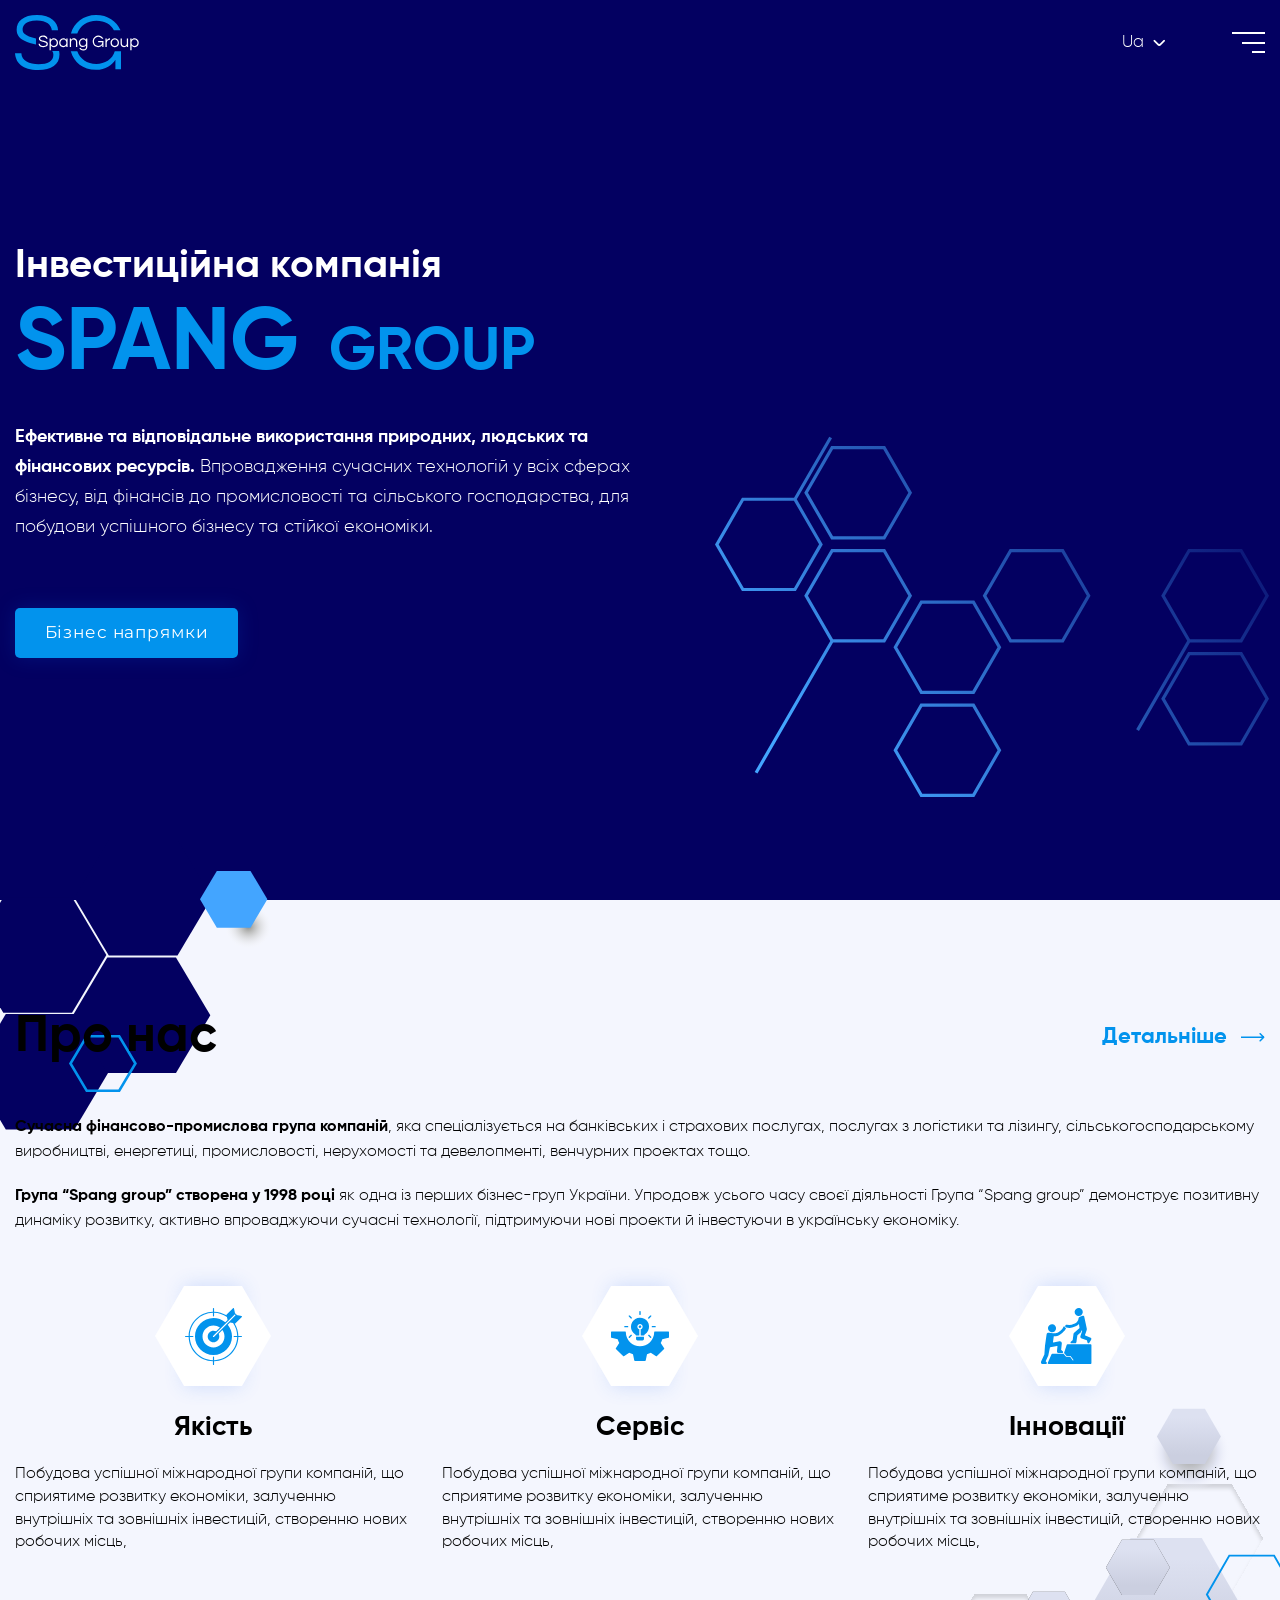
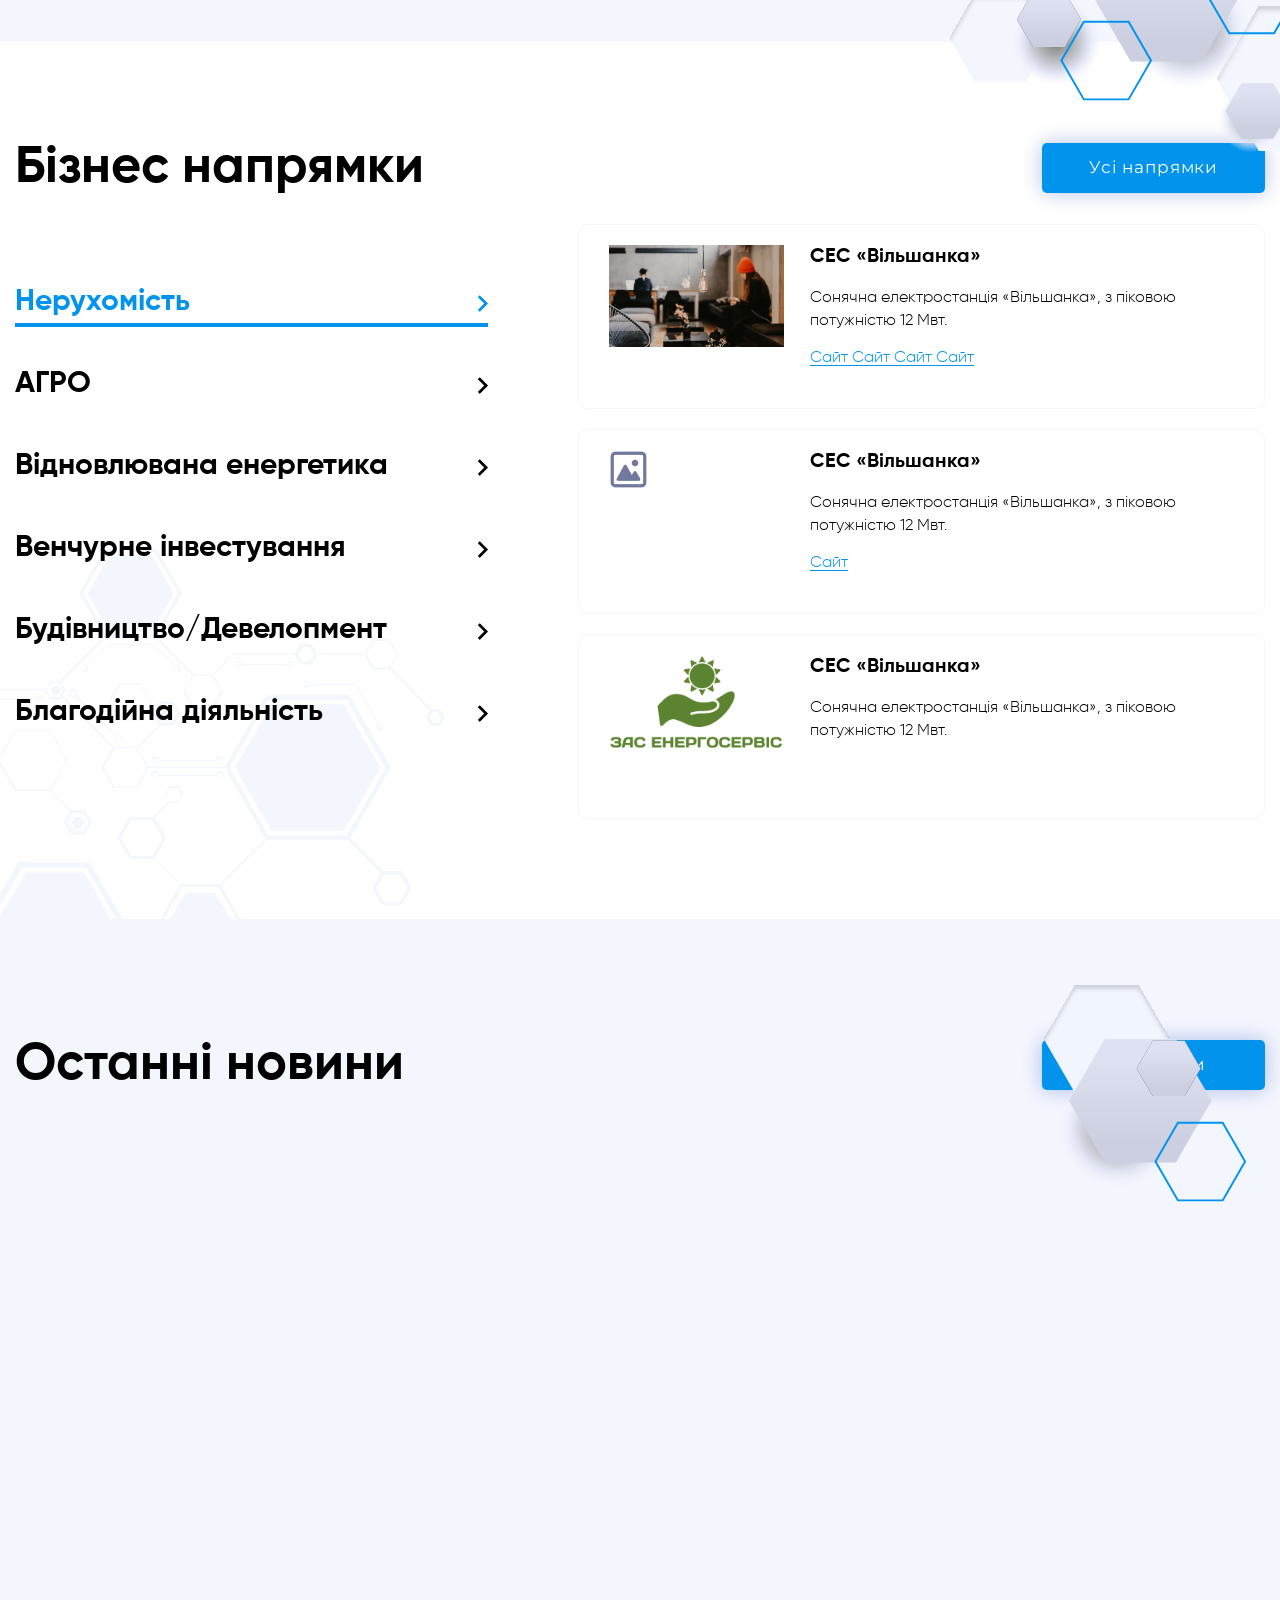
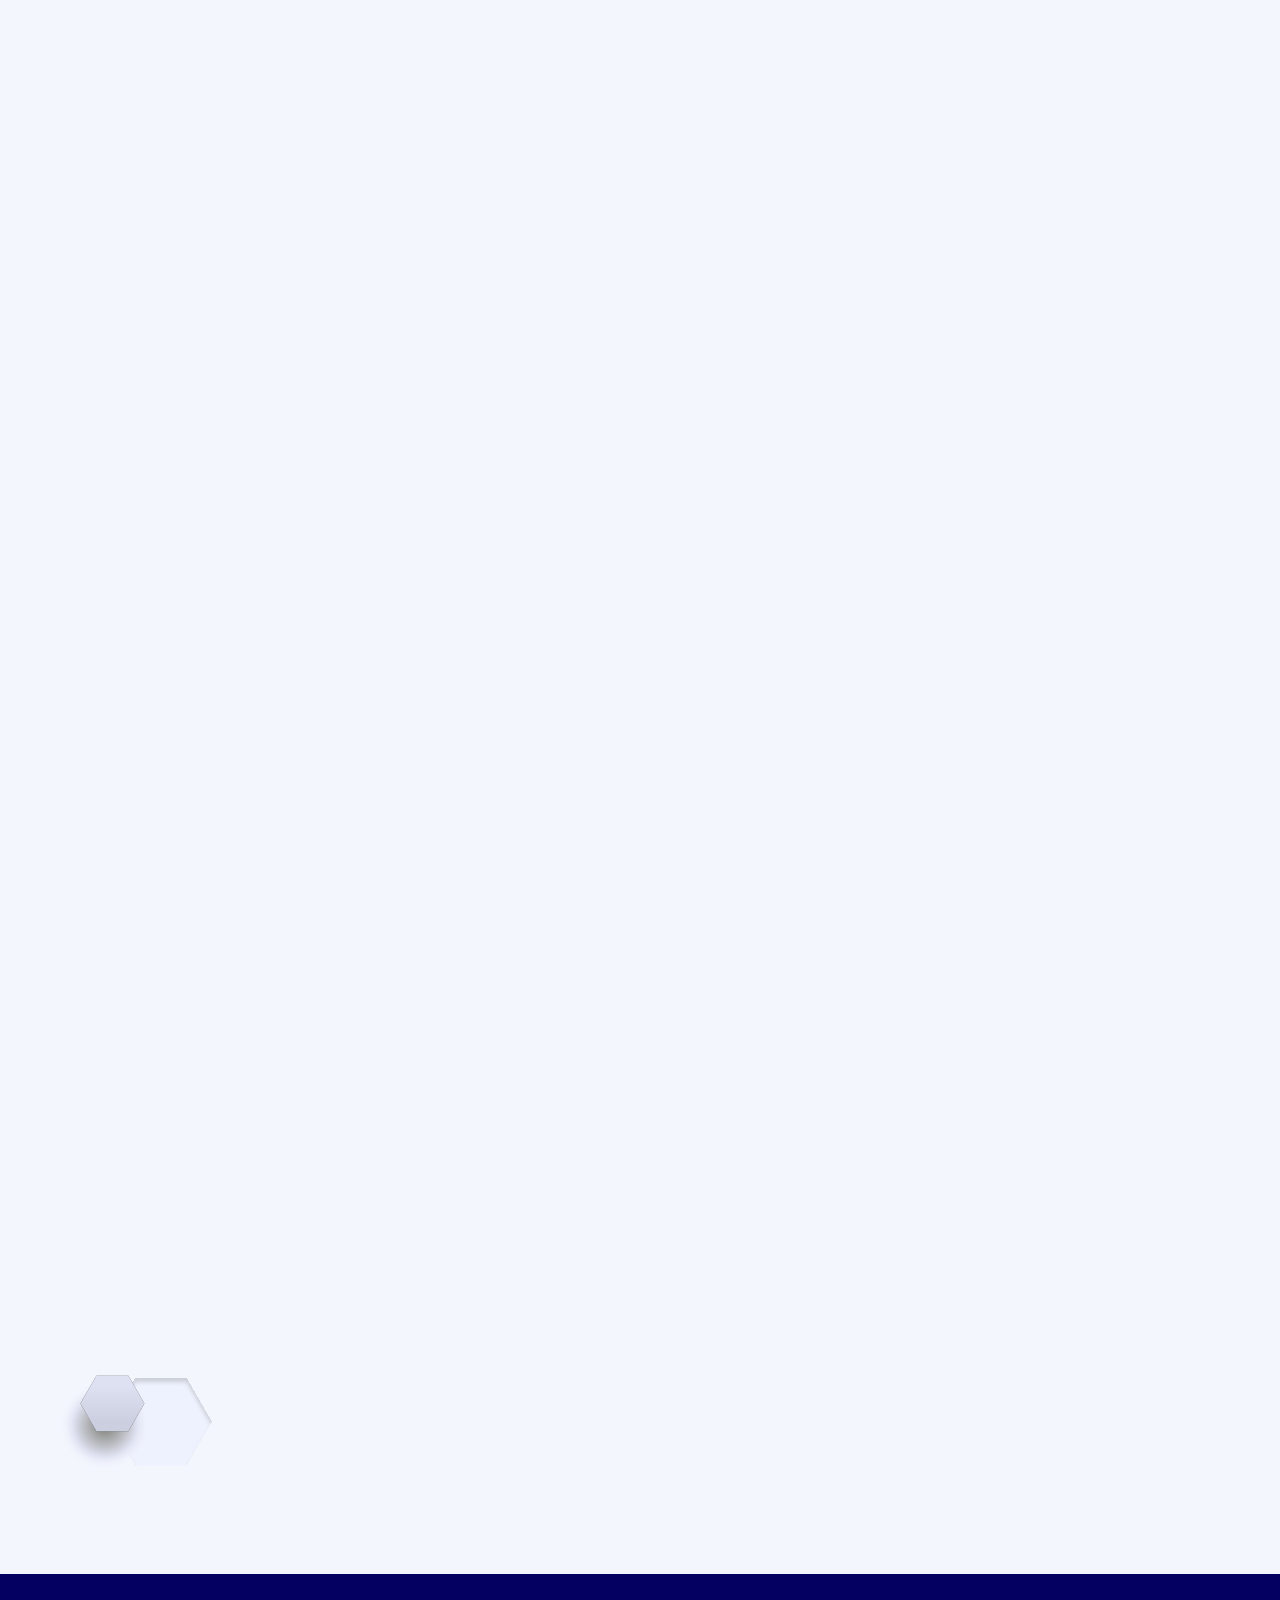
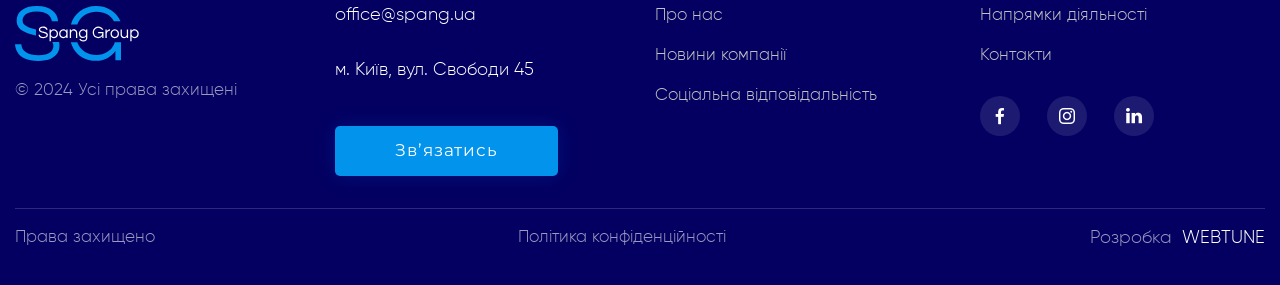
==== commit f5508bf8: "add file" ====
--- a/index.html
+++ b/index.html
@@ -10,7 +10,7 @@
     <title>Spang group</title>
     <meta name="description" content=""/>
     <link rel="shortcut icon" href="assets/img/favicon.ico">
-    <link rel="stylesheet" href="assets/css/swiper-bundle.min.css"/>
+
     <link rel="stylesheet" href="assets/css/app.css"/>
 
 </head>
@@ -1611,27 +1611,5 @@
 <script src="assets/js/swiper-bundle.min.js"></script>
 <script src="assets/js/js_app.min.js"></script>
 
-
-<script>
-    // =============================
-    // TABS
-    // =============================
-    $('.tab-title').on('click', function () {
-        $(this).parent().toggleClass('active');
-    });
-    $('.tab-toggle:not(.type2) .tab-item').on('click', function () {
-
-        var tab = $(this).closest('.tabs').find('.tab');
-        var i = $(this).index();
-        $(this).addClass('active').siblings().removeClass('active');
-        tab.eq(i).siblings('.tab:visible').fadeOut(function () {
-            tab.eq(i).fadeIn();
-            tab.eq(i).addClass('active');
-        });
-        $(this).closest('.tab-nav').removeClass('active').find('.tab-title').text($(this).text());
-    });
-
-
-</script>
 </body>
 </html>
--- a/assets/css/app.css
+++ b/assets/css/app.css
@@ -1,2 +1,2 @@
-﻿html,body,div,applet,object,iframe,h1,h2,h3,h4,h5,h6,p,blockquote,pre,abbr,acronym,address,big,cite,code,del,dfn,em,img,ins,kbd,q,s,samp,small,strike,strong,sub,sup,tt,var,u,center,dl,dt,dd,ol,ul,li,p,fieldset,form,label,legend,table,caption,tbody,tfoot,thead,tr,th,td,article,aside,canvas,details,embed,figure,figcaption,footer,header,hgroup,menu,nav,output,ruby,section,summary,time,mark,audio,video,figure,body{margin:0;padding:0;border:0;font-family:'Gilroy', sans-serif;font-weight:400;vertical-align:baseline}article,aside,details,figcaption,figure,footer,header,hgroup,menu,nav,section{display:block}body{position:relative;font-family:'Gilroy', sans-serif;font-weight:400;background:#f4f6fe;color:#000;overflow:hidden}ol,ul{list-style:none;margin:0;padding:0}blockquote,q{quotes:none}blockquote:before,blockquote:after,q:before,q:after{content:''}table{border-collapse:collapse;border-spacing:0}*,*:before,*:after{-webkit-box-sizing:border-box;-moz-box-sizing:border-box;box-sizing:border-box}*{-webkit-tap-highlight-color:transparent !important;outline:none !important}@font-face{font-family:'Montserrat';src:url("../fonts/Montserrat-Regular.ttf") format("truetype");font-weight:normal;font-style:normal}@font-face{font-family:'Gilroy';src:url("../fonts/Gilroy-ExtraBold.ttf") format("truetype");font-weight:800;font-style:normal}@font-face{font-family:'Gilroy';src:url("../fonts/Gilroy-Bold.ttf") format("truetype");font-weight:700;font-style:normal}@font-face{font-family:'Gilroy';src:url("../fonts/Gilroy-Light.ttf") format("truetype");font-weight:300;font-style:normal}@font-face{font-family:'icomoon';src:url("../fonts/icomoon.eot");src:url("../fonts/icomoon.eot") format("embedded-opentype"),url("../fonts/icomoon.ttf") format("truetype"),url("../fonts/icomoon.woff") format("woff"),url("../fonts/icomoon.svg") format("svg");font-weight:normal;font-style:normal;font-display:block}[class^="icon-"],[class*=" icon-"]{font-family:'icomoon' !important;speak:never;font-style:normal;font-weight:normal;font-variant:normal;text-transform:none;line-height:1;-webkit-font-smoothing:antialiased;-moz-osx-font-smoothing:grayscale}.social{display:flex}.social__item+.social__item{margin-left:9px}.social__item a{height:50px;width:50px;background:#fff;border-radius:10px}.social__item a img{max-width:50%}.social__item a i{font-size:24px;color:#ffffff}.text-right{text-align:right}.text-center{text-align:center}.text-left{text-align:left}.text-justify{text-align:justify}.text-uppercase{text-transform:uppercase}.text-light{font-weight:300}.text-regular{font-weight:400}.text-medium{font-weight:500}.text-semibold{font-weight:600}.text-bold{font-weight:700}.text-xl{font-size:60px;font-size:-webkit-calc(40px + (60 - 40) * ((100vw - 300px) / (1920 - 300)));font-size:-moz-calc(40px + (60 - 40) * ((100vw - 300px) / (1920 - 300)));font-size:calc(40px + (60 - 40) * ((100vw - 300px) / (1920 - 300)));line-height:1}.text-l{font-size:50px;font-size:-webkit-calc(40px + (50 - 40) * ((100vw - 300px) / (1920 - 300)));font-size:-moz-calc(40px + (50 - 40) * ((100vw - 300px) / (1920 - 300)));font-size:calc(40px + (50 - 40) * ((100vw - 300px) / (1920 - 300)));line-height:1.3}.text-m{font-size:18px;font-size:-webkit-calc(16px + (18 - 16) * ((100vw - 300px) / (1920 - 300)));font-size:-moz-calc(16px + (18 - 16) * ((100vw - 300px) / (1920 - 300)));font-size:calc(16px + (18 - 16) * ((100vw - 300px) / (1920 - 300)));line-height:1.3}.text-s{font-size:17px;font-size:-webkit-calc(15px + (17 - 15) * ((100vw - 300px) / (1920 - 300)));font-size:-moz-calc(15px + (17 - 15) * ((100vw - 300px) / (1920 - 300)));font-size:calc(15px + (17 - 15) * ((100vw - 300px) / (1920 - 300)));line-height:1.4}.icon-add-square:before{content:"\e90b"}.icon-ar-top:before{content:"\e907"}.icon-placeholder:before{content:"\e908"}.icon-message:before{content:"\e909"}.icon-phone:before{content:"\e90a"}.icon-ar-right:before{content:"\e905"}.icon-ar-left:before{content:"\e906"}.icon-ar-bottom:before{content:"\e904"}.icon-ar-btn-right:before{content:"\e900"}.icon-facebook:before{content:"\e901"}.icon-instagram:before{content:"\e902"}.icon-linkedin:before{content:"\e903"}.overflow-hidden{overflow:hidden}.html.overflow-menu{overflow:hidden}html.overflow-hidden body{overflow:hidden}html:not(.touch-screen)::-webkit-scrollbar,html:not(.touch-screen) *::-webkit-scrollbar{width:6px;height:6px}html:not(.touch-screen)::-webkit-scrollbar-track,html:not(.touch-screen) *::-webkit-scrollbar-track{background-color:#eee}html:not(.touch-screen)::-webkit-scrollbar-thumb,html:not(.touch-screen) *::-webkit-scrollbar-thumb{background-color:#0293ED !important}.lg-actions .lg-next,.lg-actions .lg-prev{background-color:transparent !important;color:#fff !important}.lg-autoplay-button{display:none !important}html{overflow-y:scroll}body .hide-scrollbar,html .hide-scrollbar{scrollbar-width:none}body .hide-scrollbar::-webkit-scrollbar,html .hide-scrollbar::-webkit-scrollbar{display:none}img::selection{background-color:transparent}.default-icon{width:100%}.default-icon img{height:100%;width:100%;object-fit:cover;object-position:center}.--relative{position:relative}a{text-decoration:none;color:inherit;cursor:pointer;-webkit-font-smoothing:antialiased}img{display:block;max-width:100%}.overlap{position:relative;z-index:2}body.overflow-hidden{overflow:hidden}.body-padding{height:119px}@media (max-width: 767px){.body-padding{height:71px}}.section{overflow:hidden;position:relative}.main-wrapper{z-index:1}.swiper-container{margin-left:auto;margin-right:auto;position:relative;overflow:hidden;list-style:none;padding:0;z-index:1;width:100%;height:100%;opacity:0}.swiper-container.swiper-initialized{opacity:1}.swiper-container:not(.swiper-no-swiping){cursor:url(../img/drag.png) 16 9,ew-resize}.swiper-button__wrap{cursor:auto}@media (min-width: 767px){.swiper-button__wrap.top{position:absolute;top:3%;right:15px}}@media (max-width: 767px){.swiper-button__wrap.top{position:relative;width:100%;-webkit-box-pack:justify;-webkit-justify-content:space-between;-ms-flex-pack:justify;justify-content:space-between;margin-top:40px}}.swiper-button__wrap.top .swiper-button-next,.swiper-button__wrap.top .swiper-button-prev{color:#000000}.swiper-button__wrap.top .swiper-button-next i,.swiper-button__wrap.top .swiper-button-prev i{color:#000000}.swiper-button__wrap.top .swiper-button-next{padding-left:24px}.swiper-button__wrap.top .swiper-button-prev{padding-right:24px}.swiper-button__wrap.top .swiper-button-prev:before{content:'';height:13px;width:1px;background-color:rgba(0,0,0,0.2);position:absolute;top:50%;right:0;transform:translateY(-50%)}@media (max-width: 767px){.swiper-button__wrap.top .swiper-button-prev:before{display:none}}.swiper-button-next,.swiper-button-prev{-webkit-transition:all .4s ease-out;-moz-transition:all .4s ease-out;-o-transition:all .4s ease-out;transition:all .4s ease-out;width:auto;height:auto;border:none;color:#fff}.swiper-button-next i,.swiper-button-prev i{font-size:12px;font-weight:300;color:#fff;-webkit-transition:all .5s ease-out;-moz-transition:all .5s ease-out;-o-transition:all .5s ease-out;transition:all .5s ease-out}.swiper-button-next:after,.swiper-button-prev:after{display:none}.swiper-button-next i{padding-left:8px}.swiper-button-next:hover i{transform:translateX(10px)}.swiper-button-prev i{padding-right:8px}.swiper-button-prev:before{content:'';height:13px;width:1px;background-color:rgba(255,255,255,0.2);position:absolute;top:50%;right:0;transform:translateY(-50%)}.swiper-button-prev:hover i{transform:translateX(-10px)}.swiper-pagination-progressbar{position:relative;top:auto}.swiper-pagination.swiper-pagination-horizontal{background:#EDEDF0;height:5px;border-radius:2px}.swiper-pagination-progressbar .swiper-pagination-progressbar-fill{background:linear-gradient(88.24deg, #CFCFCF 0%, #938C89 100%)}.top-link{transition:all .25s ease-in-out;position:fixed;bottom:60px;right:60px;z-index:10;cursor:pointer;border-radius:10px;padding:.25em;width:64px;height:64px;background:linear-gradient(88.24deg, #CFCFCF 0%, #938C89 100%);display:flex;align-items:center;justify-content:center}@media (max-width: 767px){.top-link{width:45px;height:45px;right:15px;bottom:15px}}.top-link.show{visibility:visible;opacity:1}.top-link.hide{visibility:hidden;opacity:0}.top-link i{font-size:24px;font-size:-webkit-calc(16px + (24 - 16) * ((100vw - 300px) / (1920 - 300)));font-size:-moz-calc(16px + (24 - 16) * ((100vw - 300px) / (1920 - 300)));font-size:calc(16px + (24 - 16) * ((100vw - 300px) / (1920 - 300)));color:#ffff}.top-link .screen-reader-text{position:absolute;clip-path:inset(50%);margin:-1px;border:0;padding:0;width:1px;height:1px;overflow:hidden;word-wrap:normal !important;clip:rect(1px, 1px, 1px, 1px)}.fade-in{animation:fade-in 0.35s cubic-bezier(0.165, 0.84, 0.44, 1)}.animate-in{animation:modalIn 0.7s cubic-bezier(0.165, 0.84, 0.44, 1);animation-iteration-count:1}.animate-away{animation:modalAway 1.4s cubic-bezier(0.165, 0.84, 0.44, 1);animation-iteration-count:1}@-webkit-keyframes modalIn{0%{transform:translateY(200%);opacity:0}100%{transform:translateY(0%);opacity:1}}@keyframes modalIn{0%{transform:translateY(200%);opacity:0}100%{transform:translateY(0%);opacity:1}}@-webkit-keyframes modalAway{0%{transform:translateY(0%)}100%{transform:translateY(200%)}}@keyframes modalAway{0%{transform:translateY(0%)}100%{transform:translateY(200%)}}@keyframes fade-in{0%{opacity:0}100%{opacity:1}}@keyframes fadeEffect{from{opacity:0}to{opacity:1}}.dashed{-webkit-animation:dash 8s linear infinite;animation:dash 8s linear infinite}.dashed__box{transform:rotate(90deg);left:20px;top:15px;position:relative}@keyframes dash{from{stroke-dashoffset:200}to{stroke-dashoffset:0}}@-webkit-keyframes dash{from{stroke-dashoffset:200}to{stroke-dashoffset:0}}.animation{opacity:1;-webkit-transition:all 0.5s;-o-transition:all 0.5s;transition:all 0.5s}.animation.animated{opacity:1}.header{top:0;left:0;width:100%;position:fixed;background:#030061;z-index:3;visibility:visible;opacity:1;-webkit-transition:all .5s ease-out;-moz-transition:all .5s ease-out;-o-transition:all .5s ease-out;transition:all .5s ease-out;padding:12px 0 52px 0}@media (max-width: 767px){.header{padding:13px 0}}.header .logo__wrap{width:132px;height:55px}@media (max-width: 767px){.header .logo__wrap{width:102px;height:45px}}.header .lang{position:absolute;display:inline;pointer-events:none;visibility:hidden;opacity:0;transition:.3s;-webkit-transform:translate(-50%, 20px);transform:translate(-50%, 20px);left:50%;top:100%;padding:9px 14px;border-radius:5px;box-shadow:0px 4px 20px 0px rgba(160,160,160,0.25)}@media (max-width: 767px){.header .lang{-webkit-transform:none;transform:none;left:1px}}.header .lang__current{position:relative;cursor:pointer}.header .lang__current a,.header .lang__current i{font-weight:400;transition:all .5s ease}.header .lang__current i{font-size:7px;padding-left:9.41px;color:#fff}.header .lang li:not(.header .lang li:last-child){padding-bottom:10px}.header .lang__wrap{margin-right:67.06px}.header .lang__wrap a{color:#fff;font-size:17px;font-size:-webkit-calc(14px + (17 - 14) * ((100vw - 300px) / (1920 - 300)));font-size:-moz-calc(14px + (17 - 14) * ((100vw - 300px) / (1920 - 300)));font-size:calc(14px + (17 - 14) * ((100vw - 300px) / (1920 - 300)));-webkit-transition:all .5s ease-out;-moz-transition:all .5s ease-out;-o-transition:all .5s ease-out;transition:all .5s ease-out}.header .lang__wrap.open .lang{pointer-events:all;visibility:visible;opacity:1;-webkit-transform:translate(-50%, 10px);transform:translate(-50%, 10px);z-index:5}@media (max-width: 767px){.header .lang__wrap.open .lang{-webkit-transform:none;left:1px;top:calc(100% - 26px)}}.header .burger{display:flex;cursor:pointer;width:100%;height:100%;justify-content:space-between;flex-direction:column;-webkit-transition:all .3s ease-out;-moz-transition:all .3s ease-out;-o-transition:all .3s ease-out;transition:all .3s ease-out}.header .burger__wrap{width:33px;height:21px;display:flex}.header .burger__wrap.active .burger span{width:100%}.header .burger__wrap.active .burger span:nth-child(1){transform:translateY(10px) rotate(45deg)}.header .burger__wrap.active .burger span:nth-child(2){opacity:0}.header .burger__wrap.active .burger span:nth-child(3){transform:translateY(-10px) rotate(-45deg)}.header .burger>span{height:2px;background-color:#fff;border-radius:0;-webkit-transition:all .5s ease-out;-moz-transition:all .5s ease-out;-o-transition:all .5s ease-out;transition:all .5s ease-out;z-index:999}.header .burger>span:nth-child(2),.header .burger>span:nth-child(3){margin-left:auto}.header .burger>span:nth-child(2){width:calc(100% - 10px)}.header .burger>span:nth-child(3){width:calc(100% - 20px)}.header .navbar{position:fixed;z-index:-1;top:115px;left:0;width:100%;height:auto;-webkit-transition:all .5s ease-out;-moz-transition:all .5s ease-out;-o-transition:all .5s ease-out;transition:all .5s ease-out;background-color:#030061;padding-block:1.25rem;opacity:0;visibility:hidden;-webkit-transform:translateY(-100%);transform:translateY(-100%)}@media (max-width: 767px){.header .navbar{top:71px;height:calc(100% - 71px)}}.header .navbar.is-visible{opacity:1;visibility:visible;-webkit-transform:translateY(0%);transform:translateY(0%)}@media (min-width: 991px){.header .navbar .menu{display:flex;justify-content:center;width:100%;max-width:1305px;margin:0 auto}}@media (max-width: 991px){.header .navbar .menu{margin:0;text-align:center}}.header .navbar .menu-item{margin:0 20px}@media (max-width: 991px){.header .navbar .menu-item{padding:0;display:block;height:auto}}@media (max-width: 991px){.header .navbar .menu-item+.menu-item{margin:0}}.header .navbar .menu-item a{font-weight:500;font-size:25px;font-size:-webkit-calc(22px + (25 - 22) * ((100vw - 300px) / (1920 - 300)));font-size:-moz-calc(22px + (25 - 22) * ((100vw - 300px) / (1920 - 300)));font-size:calc(22px + (25 - 22) * ((100vw - 300px) / (1920 - 300)));line-height:1.2;color:#fff;-webkit-transition:all .5s ease-out;-moz-transition:all .5s ease-out;-o-transition:all .5s ease-out;transition:all .5s ease-out;position:relative;display:block}@media (max-width: 991px){.header .navbar .menu-item a{padding:15px 15px}}.footer{background:#030061;position:relative}.footer .logo__link{display:block;margin-bottom:20px}@media (max-width: 767px){.footer .logo__link{width:103px;margin-bottom:0}}.footer .logo__text{color:#ffffff;font-size:20px}@media (max-width: 767px){.footer .logo__wrap{display:-webkit-box;display:-webkit-flex;display:-ms-flexbox;display:flex;-webkit-flex-flow:row wrap;flex-flow:row wrap;-webkit-box-pack:justify;-webkit-justify-content:space-between;-ms-flex-pack:justify;justify-content:space-between;-webkit-box-align:center;-webkit-align-items:center;-ms-flex-align:center;align-items:center}.footer .logo__wrap .copyright{font-size:13px;width:calc(100% - 110px);text-align:right;margin-bottom:0}}@media (max-width: 767px){.footer-item:not(.footer-item:last-child){margin-bottom:0}}.footer-item__heading{margin-bottom:20px;color:#0293ED;font-size:18px}.footer__main{padding:32px 0}.footer__bottom{padding:18px 0 36px 0;border-top:1px solid rgba(215,215,215,0.2)}@media (max-width: 767px){.footer__bottom{text-align:center;padding:28px 0 49px 0}.footer__bottom .align-justify{-webkit-box-pack:center;-webkit-justify-content:center;-ms-flex-pack:center;justify-content:center}}.footer .menu{display:grid;grid-template-columns:50% 50%;gap:20px}@media (max-width: 767px){.footer .menu{grid-template-columns:1fr;gap:20px;text-align:center;margin-bottom:27px}}.footer .menu-item a{font-size:18px;font-size:-webkit-calc(15px + (18 - 15) * ((100vw - 300px) / (1920 - 300)));font-size:-moz-calc(15px + (18 - 15) * ((100vw - 300px) / (1920 - 300)));font-size:calc(15px + (18 - 15) * ((100vw - 300px) / (1920 - 300)));color:#C1C1C1}.footer .btn-primary{margin-top:45px;max-width:223px}@media (max-width: 767px){.footer .btn-primary{margin:21px auto 27px auto}}@media (max-width: 767px){.footer .contact{text-align:center;margin-top:24px}}.footer .contact-item+.contact-item{margin-top:35px}.footer .contact-item a{font-size:20px;font-size:-webkit-calc(15px + (20 - 15) * ((100vw - 300px) / (1920 - 300)));font-size:-moz-calc(15px + (20 - 15) * ((100vw - 300px) / (1920 - 300)));font-size:calc(15px + (20 - 15) * ((100vw - 300px) / (1920 - 300)));line-height:1;color:#fff}.footer .social{margin-left:calc(50% + 20px);margin-top:-10px}@media (max-width: 767px){.footer .social{margin:0;-webkit-box-pack:center;-webkit-justify-content:center;-ms-flex-pack:center;justify-content:center}}.footer .social-item+.social-item{margin-left:27px}.footer .social-item a{width:40px;height:40px;border-radius:100%;background:rgba(255,255,255,0.1)}.footer .social-item a i{color:#fff;-webkit-transition:all .4s ease-out;-moz-transition:all .4s ease-out;-o-transition:all .4s ease-out;transition:all .4s ease-out}.footer .social-item a:hover i{color:#0293ed}@media (min-width: 767px){.footer .develop{-webkit-box-pack:end;-webkit-justify-content:flex-end;-ms-flex-pack:end;justify-content:flex-end}}@media (max-width: 767px){.footer .develop{-webkit-box-pack:center;-webkit-justify-content:center;-ms-flex-pack:center;justify-content:center}}.footer .develop__link,.footer .develop__text{font-size:18px;font-weight:300}.footer .develop__text{color:rgba(255,255,255,0.6)}.footer .develop__link{text-transform:uppercase;color:#fff;padding-left:10px}.footer .copyright{font-size:18px;font-size:-webkit-calc(15px + (18 - 15) * ((100vw - 300px) / (1920 - 300)));font-size:-moz-calc(15px + (18 - 15) * ((100vw - 300px) / (1920 - 300)));font-size:calc(15px + (18 - 15) * ((100vw - 300px) / (1920 - 300)));color:rgba(255,255,255,0.6)}@media (max-width: 767px){.footer .copyright{margin-bottom:24px;width:100%}}.top-link{transition:all .25s ease-in-out;position:fixed;bottom:60px;right:60px;z-index:10;cursor:pointer;border-radius:10px;padding:.25em;width:64px;height:64px;background:linear-gradient(88.24deg, #CFCFCF 0%, #938C89 100%);display:flex;align-items:center;justify-content:center}@media (max-width: 767px){.top-link{width:45px;height:45px;right:15px;bottom:15px}}.top-link.show{visibility:visible;opacity:1}.top-link.hide{visibility:hidden;opacity:0}.top-link i{font-size:24px;font-size:-webkit-calc(16px + (24 - 16) * ((100vw - 300px) / (1920 - 300)));font-size:-moz-calc(16px + (24 - 16) * ((100vw - 300px) / (1920 - 300)));font-size:calc(16px + (24 - 16) * ((100vw - 300px) / (1920 - 300)));color:#ffff}.top-link .screen-reader-text{position:absolute;clip-path:inset(50%);margin:-1px;border:0;padding:0;width:1px;height:1px;overflow:hidden;word-wrap:normal !important;clip:rect(1px, 1px, 1px, 1px)}.d-none{display:none !important}.d-block{display:block !important}.d-inline-block{display:inline-block !important}@media (min-width: 576px){.d-sm-block{display:block !important}.d-sm-none{display:none !important}.d-sm-flex{display:flex !important}.d-sm-inline-block{display:inline-block !important}}@media (min-width: 768px){.d-md-block{display:block !important}.d-md-none{display:none !important}.d-md-flex{display:flex !important;display:-webkit-box;display:-webkit-flex;display:-ms-flexbox;display:flex;-webkit-flex-flow:row wrap;flex-flow:row wrap}.d-md-inline-block{display:inline-block !important}}@media (min-width: 992px){.d-lg-block{display:block !important}.d-lg-none{display:none !important}.d-lg-flex{display:flex !important}.d-lg-inline-block{display:inline-block !important}}@media (min-width: 1200px){.d-xl-block{display:block !important}.d-xl-none{display:none !important}.d-xl-flex{display:flex !important}.d-xl-inline-block{display:inline-block !important}}.container{width:100%;max-width:1305px;margin:auto;padding:0 15px}.container-fluid{width:100%;padding-right:15px;padding-left:15px;margin-right:auto;margin-left:auto}@media (max-width: 767px){.container-fluid{padding-right:15px;padding-left:15px}}.row{display:-webkit-box;display:-webkit-flex;display:-ms-flexbox;display:flex;-webkit-flex-flow:row wrap;flex-flow:row wrap}.d-flex{display:-webkit-box;display:-webkit-flex;display:-ms-flexbox;display:flex;-webkit-flex-flow:row wrap;flex-flow:row wrap}.m-auto{display:block;margin:auto}.m-row{margin:0 -15px}.mb-40{margin-bottom:40px}.p-0{padding:0}.pl-20{padding-left:20px}@media (max-width: 767px){.pl-20{padding-left:12px}}.mb-180{margin-bottom:180px}@media (max-width: 991px){.mb-180{margin-bottom:100px}}.mb-32{margin-bottom:32px}@media (max-width: 575px){.mb-32{margin-bottom:24px}}.mb-20{margin-bottom:20px}.column{padding:0 15px;position:relative}.align-self-middle{-webkit-align-self:center;align-self:center}.align-self-end{-webkit-align-self:flex-end;align-self:flex-end}.align-center{-webkit-box-pack:center;-webkit-justify-content:center;-ms-flex-pack:center;justify-content:center}.align-spaced{-webkit-justify-content:space-around;justify-content:space-around}.align-evenly{-webkit-box-pack:space-evenly;-ms-flex-pack:space-evenly;justify-content:space-evenly}.align-middle{-webkit-box-align:center;-webkit-align-items:center;-ms-flex-align:center;align-items:center}.align-justify{-webkit-box-pack:justify;-webkit-justify-content:space-between;-ms-flex-pack:justify;justify-content:space-between}.align-right{-webkit-box-pack:end;-webkit-justify-content:flex-end;-ms-flex-pack:end;justify-content:flex-end}.align-left{-webkit-box-pack:start;-webkit-justify-content:flex-start;-ms-flex-pack:start;justify-content:flex-start}.align-end{-webkit-box-align:end;-ms-flex-align:end;align-items:flex-end}.align-start{-webkit-box-align:end;-ms-flex-align:end;align-items:flex-start}.align-self-bottom{-webkit-align-self:flex-end;-ms-flex-item-align:end;align-self:flex-end}.align-content-justify{-ms-flex-line-pack:justify;align-content:space-between}.col-xs-1{-webkit-box-flex:0;-webkit-flex:0 0 8.333333%;-ms-flex:0 0 8.333333%;flex:0 0 8.333333%;max-width:8.333333%}.col-xs-2{-webkit-box-flex:0;-webkit-flex:0 0 16.666666%;-ms-flex:0 0 16.666666%;flex:0 0 16.666666%;max-width:16.666666%}.col-xs-3{-webkit-box-flex:0;-webkit-flex:0 0 24.999999%;-ms-flex:0 0 24.999999%;flex:0 0 24.999999%;max-width:24.999999%}.col-xs-4{-webkit-box-flex:0;-webkit-flex:0 0 33.333332%;-ms-flex:0 0 33.333332%;flex:0 0 33.333332%;max-width:33.333332%}.col-xs-5{-webkit-box-flex:0;-webkit-flex:0 0 41.666665%;-ms-flex:0 0 41.666665%;flex:0 0 41.666665%;max-width:41.666665%}.col-xs-6{-webkit-box-flex:0;-webkit-flex:0 0 49.999998%;-ms-flex:0 0 49.999998%;flex:0 0 49.999998%;max-width:49.999998%}.col-xs-7{-webkit-box-flex:0;-webkit-flex:0 0 58.333331%;-ms-flex:0 0 58.333331%;flex:0 0 58.333331%;max-width:58.333331%}.col-xs-8{-webkit-box-flex:0;-webkit-flex:0 0 66.666664%;-ms-flex:0 0 66.666664%;flex:0 0 66.666664%;max-width:66.666664%}.col-xs-9{-webkit-box-flex:0;-webkit-flex:0 0 74.999997%;-ms-flex:0 0 74.999997%;flex:0 0 74.999997%;max-width:74.999997%}.col-xs-10{-webkit-box-flex:0;-webkit-flex:0 0 83.33333%;-ms-flex:0 0 83.33333%;flex:0 0 83.33333%;max-width:83.33333%}.col-xs-11{-webkit-box-flex:0;-webkit-flex:0 0 91.666663%;-ms-flex:0 0 91.666663%;flex:0 0 91.666663%;max-width:91.666663%}.col-xs-12{-webkit-box-flex:0;-webkit-flex:0 0 99.999996%;-ms-flex:0 0 99.999996%;flex:0 0 99.999996%;max-width:99.999996%}@media (min-width: 576px){.col-sm-1{-webkit-box-flex:0;-webkit-flex:0 0 8.333333%;-ms-flex:0 0 8.333333%;flex:0 0 8.333333%;max-width:8.333333%}.col-sm-2{-webkit-box-flex:0;-webkit-flex:0 0 16.666666%;-ms-flex:0 0 16.666666%;flex:0 0 16.666666%;max-width:16.666666%}.col-sm-3{-webkit-box-flex:0;-webkit-flex:0 0 24.999999%;-ms-flex:0 0 24.999999%;flex:0 0 24.999999%;max-width:24.999999%}.col-sm-4{-webkit-box-flex:0;-webkit-flex:0 0 33.333332%;-ms-flex:0 0 33.333332%;flex:0 0 33.333332%;max-width:33.333332%}.col-sm-5{-webkit-box-flex:0;-webkit-flex:0 0 41.666665%;-ms-flex:0 0 41.666665%;flex:0 0 41.666665%;max-width:41.666665%}.col-sm-6{-webkit-box-flex:0;-webkit-flex:0 0 49.999998%;-ms-flex:0 0 49.999998%;flex:0 0 49.999998%;max-width:49.999998%}.col-sm-7{-webkit-box-flex:0;-webkit-flex:0 0 58.333331%;-ms-flex:0 0 58.333331%;flex:0 0 58.333331%;max-width:58.333331%}.col-sm-8{-webkit-box-flex:0;-webkit-flex:0 0 66.666664%;-ms-flex:0 0 66.666664%;flex:0 0 66.666664%;max-width:66.666664%}.col-sm-9{-webkit-box-flex:0;-webkit-flex:0 0 74.999997%;-ms-flex:0 0 74.999997%;flex:0 0 74.999997%;max-width:74.999997%}.col-sm-10{-webkit-box-flex:0;-webkit-flex:0 0 83.33333%;-ms-flex:0 0 83.33333%;flex:0 0 83.33333%;max-width:83.33333%}.col-sm-11{-webkit-box-flex:0;-webkit-flex:0 0 91.666663%;-ms-flex:0 0 91.666663%;flex:0 0 91.666663%;max-width:91.666663%}.col-sm-12{-webkit-box-flex:0;-webkit-flex:0 0 99.999996%;-ms-flex:0 0 99.999996%;flex:0 0 99.999996%;max-width:99.999996%}}@media (min-width: 768px){.col-md-1{-webkit-box-flex:0;-webkit-flex:0 0 8.333333%;-ms-flex:0 0 8.333333%;flex:0 0 8.333333%;max-width:8.333333%}.col-md-2{-webkit-box-flex:0;-webkit-flex:0 0 16.666666%;-ms-flex:0 0 16.666666%;flex:0 0 16.666666%;max-width:16.666666%}.col-md-3{-webkit-box-flex:0;-webkit-flex:0 0 24.999999%;-ms-flex:0 0 24.999999%;flex:0 0 24.999999%;max-width:24.999999%}.col-md-4{-webkit-box-flex:0;-webkit-flex:0 0 33.333332%;-ms-flex:0 0 33.333332%;flex:0 0 33.333332%;max-width:33.333332%}.col-md-5{-webkit-box-flex:0;-webkit-flex:0 0 41.666665%;-ms-flex:0 0 41.666665%;flex:0 0 41.666665%;max-width:41.666665%}.col-md-6{-webkit-box-flex:0;-webkit-flex:0 0 49.999998%;-ms-flex:0 0 49.999998%;flex:0 0 49.999998%;max-width:49.999998%}.col-md-7{-webkit-box-flex:0;-webkit-flex:0 0 58.333331%;-ms-flex:0 0 58.333331%;flex:0 0 58.333331%;max-width:58.333331%}.col-md-8{-webkit-box-flex:0;-webkit-flex:0 0 66.666664%;-ms-flex:0 0 66.666664%;flex:0 0 66.666664%;max-width:66.666664%}.col-md-9{-webkit-box-flex:0;-webkit-flex:0 0 74.999997%;-ms-flex:0 0 74.999997%;flex:0 0 74.999997%;max-width:74.999997%}.col-md-10{-webkit-box-flex:0;-webkit-flex:0 0 83.33333%;-ms-flex:0 0 83.33333%;flex:0 0 83.33333%;max-width:83.33333%}.col-md-11{-webkit-box-flex:0;-webkit-flex:0 0 91.666663%;-ms-flex:0 0 91.666663%;flex:0 0 91.666663%;max-width:91.666663%}.col-md-12{-webkit-box-flex:0;-webkit-flex:0 0 99.999996%;-ms-flex:0 0 99.999996%;flex:0 0 99.999996%;max-width:99.999996%}}@media (min-width: 992px){.col-lg-1{-webkit-box-flex:0;-webkit-flex:0 0 8.333333%;-ms-flex:0 0 8.333333%;flex:0 0 8.333333%;max-width:8.333333%}.col-lg-2{-webkit-box-flex:0;-webkit-flex:0 0 16.666666%;-ms-flex:0 0 16.666666%;flex:0 0 16.666666%;max-width:16.666666%}.col-lg-3{-webkit-box-flex:0;-webkit-flex:0 0 24.999999%;-ms-flex:0 0 24.999999%;flex:0 0 24.999999%;max-width:24.999999%}.col-lg-4{-webkit-box-flex:0;-webkit-flex:0 0 33.333332%;-ms-flex:0 0 33.333332%;flex:0 0 33.333332%;max-width:33.333332%}.col-lg-5{-webkit-box-flex:0;-webkit-flex:0 0 41.666665%;-ms-flex:0 0 41.666665%;flex:0 0 41.666665%;max-width:41.666665%}.col-lg-6{-webkit-box-flex:0;-webkit-flex:0 0 49.999998%;-ms-flex:0 0 49.999998%;flex:0 0 49.999998%;max-width:49.999998%}.col-lg-7{-webkit-box-flex:0;-webkit-flex:0 0 58.333331%;-ms-flex:0 0 58.333331%;flex:0 0 58.333331%;max-width:58.333331%}.col-lg-8{-webkit-box-flex:0;-webkit-flex:0 0 66.666664%;-ms-flex:0 0 66.666664%;flex:0 0 66.666664%;max-width:66.666664%}.col-lg-9{-webkit-box-flex:0;-webkit-flex:0 0 74.999997%;-ms-flex:0 0 74.999997%;flex:0 0 74.999997%;max-width:74.999997%}.col-lg-10{-webkit-box-flex:0;-webkit-flex:0 0 83.33333%;-ms-flex:0 0 83.33333%;flex:0 0 83.33333%;max-width:83.33333%}.col-lg-11{-webkit-box-flex:0;-webkit-flex:0 0 91.666663%;-ms-flex:0 0 91.666663%;flex:0 0 91.666663%;max-width:91.666663%}.col-lg-12{-webkit-box-flex:0;-webkit-flex:0 0 99.999996%;-ms-flex:0 0 99.999996%;flex:0 0 99.999996%;max-width:99.999996%}}@media (min-width: 1200px){.col-xl-1{-webkit-box-flex:0;-webkit-flex:0 0 8.333333%;-ms-flex:0 0 8.333333%;flex:0 0 8.333333%;max-width:8.333333%}.col-xl-2{-webkit-box-flex:0;-webkit-flex:0 0 16.666666%;-ms-flex:0 0 16.666666%;flex:0 0 16.666666%;max-width:16.666666%}.col-xl-3{-webkit-box-flex:0;-webkit-flex:0 0 24.999999%;-ms-flex:0 0 24.999999%;flex:0 0 24.999999%;max-width:24.999999%}.col-xl-4{-webkit-box-flex:0;-webkit-flex:0 0 33.333332%;-ms-flex:0 0 33.333332%;flex:0 0 33.333332%;max-width:33.333332%}.col-xl-5{-webkit-box-flex:0;-webkit-flex:0 0 41.666665%;-ms-flex:0 0 41.666665%;flex:0 0 41.666665%;max-width:41.666665%}.col-xl-6{-webkit-box-flex:0;-webkit-flex:0 0 49.999998%;-ms-flex:0 0 49.999998%;flex:0 0 49.999998%;max-width:49.999998%}.col-xl-7{-webkit-box-flex:0;-webkit-flex:0 0 58.333331%;-ms-flex:0 0 58.333331%;flex:0 0 58.333331%;max-width:58.333331%}.col-xl-8{-webkit-box-flex:0;-webkit-flex:0 0 66.666664%;-ms-flex:0 0 66.666664%;flex:0 0 66.666664%;max-width:66.666664%}.col-xl-9{-webkit-box-flex:0;-webkit-flex:0 0 74.999997%;-ms-flex:0 0 74.999997%;flex:0 0 74.999997%;max-width:74.999997%}.col-xl-10{-webkit-box-flex:0;-webkit-flex:0 0 83.33333%;-ms-flex:0 0 83.33333%;flex:0 0 83.33333%;max-width:83.33333%}.col-xl-11{-webkit-box-flex:0;-webkit-flex:0 0 91.666663%;-ms-flex:0 0 91.666663%;flex:0 0 91.666663%;max-width:91.666663%}.col-xl-12{-webkit-box-flex:0;-webkit-flex:0 0 99.999996%;-ms-flex:0 0 99.999996%;flex:0 0 99.999996%;max-width:99.999996%}}@media (max-width: 475px){.col-exs-1{-webkit-box-flex:0;-webkit-flex:0 0 8.333333%;-ms-flex:0 0 8.333333%;flex:0 0 8.333333%;max-width:8.333333%}.col-exs-2{-webkit-box-flex:0;-webkit-flex:0 0 16.666666%;-ms-flex:0 0 16.666666%;flex:0 0 16.666666%;max-width:16.666666%}.col-exs-3{-webkit-box-flex:0;-webkit-flex:0 0 24.999999%;-ms-flex:0 0 24.999999%;flex:0 0 24.999999%;max-width:24.999999%}.col-exs-4{-webkit-box-flex:0;-webkit-flex:0 0 33.333332%;-ms-flex:0 0 33.333332%;flex:0 0 33.333332%;max-width:33.333332%}.col-exs-5{-webkit-box-flex:0;-webkit-flex:0 0 41.666665%;-ms-flex:0 0 41.666665%;flex:0 0 41.666665%;max-width:41.666665%}.col-exs-6{-webkit-box-flex:0;-webkit-flex:0 0 49.999998%;-ms-flex:0 0 49.999998%;flex:0 0 49.999998%;max-width:49.999998%}.col-exs-7{-webkit-box-flex:0;-webkit-flex:0 0 58.333331%;-ms-flex:0 0 58.333331%;flex:0 0 58.333331%;max-width:58.333331%}.col-exs-8{-webkit-box-flex:0;-webkit-flex:0 0 66.666664%;-ms-flex:0 0 66.666664%;flex:0 0 66.666664%;max-width:66.666664%}.col-exs-9{-webkit-box-flex:0;-webkit-flex:0 0 74.999997%;-ms-flex:0 0 74.999997%;flex:0 0 74.999997%;max-width:74.999997%}.col-exs-10{-webkit-box-flex:0;-webkit-flex:0 0 83.33333%;-ms-flex:0 0 83.33333%;flex:0 0 83.33333%;max-width:83.33333%}.col-exs-11{-webkit-box-flex:0;-webkit-flex:0 0 91.666663%;-ms-flex:0 0 91.666663%;flex:0 0 91.666663%;max-width:91.666663%}.col-exs-12{-webkit-box-flex:0;-webkit-flex:0 0 99.999996%;-ms-flex:0 0 99.999996%;flex:0 0 99.999996%;max-width:99.999996%}}@media (max-width: 575px){.order-xs-2{order:2}}@media (max-width: 575px){.order-xs-1{order:1}}@media (max-width: 767px){.offset-md-0{margin-left:0 !important}}.offset-1{margin-left:8.3333333333%}.offset-2{margin-left:16.6666666667%}.offset-3{margin-left:25%}.offset-4{margin-left:33.3333333333%}.offset-5{margin-left:41.6666666667%}.offset-6{margin-left:50%}.offset-7{margin-left:58.3333333333%}.offset-8{margin-left:66.6666666667%}.offset-9{margin-left:75%}.offset-10{margin-left:83.3333333333%}.offset-11{margin-left:91.6666666667%}.btn{position:relative;box-shadow:none;cursor:pointer;text-decoration:none;border:none;border-radius:10px;font-size:22px;padding:20px;text-align:center;font-weight:600;-webkit-transition:all .3s ease-out;-moz-transition:all .3s ease-out;-o-transition:all .3s ease-out;transition:all .3s ease-out}.btn:focus{outline:none}.btn-primary{font-family:'Montserrat', sans-serif;background:#0293ED;font-size:17px;font-weight:400;line-height:1.76;color:#FFFFFF;letter-spacing:0.05em;box-shadow:0px 0px 20px 0px rgba(0,56,181,0.3);-webkit-border-radius:5px;-moz-border-radius:5px;border-radius:5px;padding:10px;min-width:223px;-webkit-transition:all .4s ease-out;-moz-transition:all .4s ease-out;-o-transition:all .4s ease-out;transition:all .4s ease-out;cursor:pointer}.btn-primary:hover{background:#1161ea}.btn-more{background:transparent;border:none;color:#0293ED;line-height:1.47;-webkit-transition:all .4s ease-out;-moz-transition:all .4s ease-out;-o-transition:all .4s ease-out;transition:all .4s ease-out}.btn-more i{margin-left:14px;font-size:9px;font-weight:bold}.btn-more:hover{color:#1161ea}.btn-transparent{background:#fff;border:1px solid transparent;position:relative;background-clip:padding-box}.btn-transparent span{background:linear-gradient(88.24deg, #CFCFCF 0%, #938C89 100%);-webkit-background-clip:text;-webkit-text-fill-color:transparent}.btn-transparent::after{content:'';position:absolute;top:-1px;bottom:-1px;left:-1px;right:-1px;background:linear-gradient(88.24deg, #CFCFCF 0%, #938C89 100%);z-index:-1;border-radius:10px}.btn-transparent:hover{background-color:rgba(255,255,255,0.4)}.btn-white{padding:20px;background-color:#fff;font-size:20px;color:#928C89}.btn-close{width:20px;height:20px;position:absolute;top:17px;right:17px;cursor:pointer}.btn-play{width:70px;height:70px;z-index:2;object-fit:contain;position:absolute;top:50%;left:50%;transform:translate(-50%, -50%)}@media (max-width: 767px){.btn-play{width:30px;height:30px}}@keyframes pulse{100%{transform:scale(2);opacity:0}}input[type=number]::-webkit-inner-spin-button,input[type=number]::-webkit-outer-spin-button{-webkit-appearance:none;margin:0}input[type="search"]::-webkit-search-decoration,input[type="search"]::-webkit-search-cancel-button,input[type="search"]::-webkit-search-results-button,input[type="search"]::-webkit-search-results-decoration{-webkit-appearance:none}input[type=number]{-moz-appearance:textfield}input{-webkit-border-radius:0}input:focus,button:focus{outline:none}.form-heading{margin-bottom:40px;font-size:40px}.form-control{position:relative;margin-bottom:30px}@media (max-width: 767px){.form-control{margin-bottom:20px}}.form-control__input,.form-control__textarea{font-family:'Gilroy', sans-serif;font-size:16px;font-weight:400;line-height:1.875;letter-spacing:0.05em}.form-control__label{display:block;color:#000;font-size:16px;margin-bottom:10px}.form-control__input,.form-control__textarea{background:transparent;border:none;border-radius:5px;border:1px solid #DDDDDD;color:#ADADAD;resize:none;padding:9px 20px 9px 20px;width:100%}.form-control__btn{width:100%}::-webkit-input-placeholder{font-weight:400;font-size:16px;line-height:1.875;color:#ADADAD;font-family:'Gilroy', sans-serif;letter-spacing:0.05em;opacity:1;transition:opacity 0.5s}::-moz-placeholder{font-weight:400;font-size:16px;line-height:1.875;letter-spacing:0.05em;color:#ADADAD;font-family:'Gilroy', sans-serif;opacity:1;transition:opacity 0.5s}:-ms-input-placeholder{font-weight:400;font-size:16px;line-height:1.875;letter-spacing:0.05em;color:#ADADAD;font-family:'Gilroy', sans-serif;opacity:1;transition:opacity 0.5s}:focus::-webkit-input-placeholder{opacity:0;transition:opacity 0.5s}:focus::-moz-placeholder{opacity:0;transition:opacity 0.5s}:focus:-moz-placeholder{opacity:0;transition:opacity 0.5s}:focus:-ms-input-placeholder{opacity:0;transition:opacity 0.5s}div.wpcf7 .ajax-loader{display:none !important}input:-internal-autofill-selected{appearance:menulist-button;background-image:none !important;background-color:#21242C !important;caret-color:#fff;-webkit-text-fill-color:#fff !important}input:-webkit-autofill,input:-webkit-autofill:hover,input:-webkit-autofill:focus,textarea:-webkit-autofill,textarea:-webkit-autofill:hover,textarea:-webkit-autofill:focus,select:-webkit-autofill,select:-webkit-autofill:hover,select:-webkit-autofill:focus{caret-color:#fff;-webkit-text-fill-color:#fff;-webkit-box-shadow:0 0 0px 1000px #21242C inset;transition:background-color 5000s ease-in-out 0s}.checkbox-entry{position:relative;min-height:30px;display:-webkit-box;display:-ms-flexbox;display:flex;-webkit-box-align:center;-ms-flex-align:center;align-items:center;margin-bottom:15px}.checkbox-entry+.checkbox-entry{margin-top:18px}.checkbox-entry div{display:block;width:calc(100% - 33px)}.checkbox-entry div span{color:#0293ED}.checkbox-entry input{position:absolute;left:0;top:0;z-index:10;width:100%;height:100%;opacity:0;cursor:pointer;margin:0}.checkbox-entry input:checked ~ div{text-shadow:0 0 0 currentColor}.checkbox-entry input:checked+i{background:#0293ED;border-color:#0293ED}.checkbox-entry input:checked+i::before{opacity:1}.checkbox-entry i{width:21px;height:21px;border:1px solid #ddd;background:transparent;display:block;border-radius:5px;margin-right:12px;position:relative;-webkit-transition:all .4s ease-out;-moz-transition:all .4s ease-out;-o-transition:all .4s ease-out;transition:all .4s ease-out}.checkbox-entry i::before{left:50%;top:48%;position:absolute;transform:translate(-50%, -50%);opacity:0;font-size:15px;color:#ffffff;-webkit-transition:all .4s ease-out;-moz-transition:all .4s ease-out;-o-transition:all .4s ease-out;transition:all .4s ease-out}:root{--h1: 50px;--h2: 30px;--h3: 20px;--h4: 18px;--h5: 14px}.editor{margin-bottom:20px}.editor-style{font-family:'Gilroy', sans-serif;font-weight:normal}.editor-style>.editor-style:is(h1,h2,h3,h4,h5)+*{margin-top:1em}.editor-style .h1,.editor-style h1{font-size:var(--h1);line-height:1.15em;letter-spacing:-0.01em}.editor-style .h2,.editor-style h2{font-size:var(--h2);line-height:1.15em;letter-spacing:-0.01em}.editor-style .h3,.editor-style h3{font-size:var(--h3);line-height:1.25em;letter-spacing:-0.01em}.editor-style .h4,.editor-style h4{font-size:var(--h4);line-height:1.25em;letter-spacing:-0.01em}.editor-style .h5,.editor-style h5{font-size:var(--h5);line-height:1.4em;letter-spacing:0.01em}.editor-style p{font-weight:300;font-size:17px;font-size:-webkit-calc(14px + (17 - 14) * ((100vw - 300px) / (1920 - 300)));font-size:-moz-calc(14px + (17 - 14) * ((100vw - 300px) / (1920 - 300)));font-size:calc(14px + (17 - 14) * ((100vw - 300px) / (1920 - 300)));line-height:1.6;color:#000}.editor-style p+p{margin-top:18px}.editor-style p+ul,.editor-style p+ol{margin-top:18px}.editor-style h2,.editor-style h3,.editor-style h4,.editor-style h5,.editor-style h6{font-weight:bold;margin-bottom:18px;line-height:1.25}.editor-style a:not(.btn-primary){color:#0293ED;text-decoration:none;position:relative;font-weight:bold}.editor-style a:not(.btn-primary):before{content:'';position:absolute;bottom:0;left:0;right:0;margin:0 auto;width:100%;height:1px;background-color:#0293ED;-webkit-transition:all .3s ease-out;-moz-transition:all .3s ease-out;-o-transition:all .3s ease-out;transition:all .3s ease-out}.editor-style a:not(.btn-primary):hover:before{content:'';width:0}.editor-style img{margin:0 auto}@media (max-width: 991px){.editor-style img{height:100%;max-height:400px;object-fit:contain}}.editor-style .aligncenter{margin:0 auto}.editor-style .wp-block-image{margin-bottom:24px}.editor-style .wp-block-image img{height:400px;border-radius:0;width:100%;object-fit:cover}.editor-style .wp-block-image figcaption{margin:5px 0 15px 0}.editor-style .wp-block-video video{width:100%;max-height:400px}.editor-style ul,.editor-style ol{margin-bottom:18px;padding-left:53px;list-style-type:none}@media (max-width: 767px){.editor-style ul,.editor-style ol{padding-left:23px}}.editor-style ul li,.editor-style ol li{font-weight:300;font-size:17px;font-size:-webkit-calc(14px + (17 - 14) * ((100vw - 300px) / (1920 - 300)));font-size:-moz-calc(14px + (17 - 14) * ((100vw - 300px) / (1920 - 300)));font-size:calc(14px + (17 - 14) * ((100vw - 300px) / (1920 - 300)));line-height:1.5;color:#000;position:relative;margin-bottom:20px}.editor-style ul li::marker,.editor-style ol li::marker{display:none}.editor-style ul li::before,.editor-style ol li::before{content:"";width:5px;height:5px;background:#0293ED;position:absolute;top:10px;left:-23px}.editor-style ol{list-style:decimal}.editor-style blockquote{padding:60px 0 0 0px;position:relative;text-align:center;width:100%;margin:0 auto}@media (max-width: 991px){.editor-style blockquote{padding:60px 0 0 0;width:100%}}.editor-style blockquote,.editor-style blockquote p{font-size:18px;line-height:23px;font-weight:400}.kama_breadcrumbs{background-color:transparent;padding:12px 0;margin-bottom:40px;color:#9f9f9f;font-size:16px;font-size:-webkit-calc(14px + (16 - 14) * ((100vw - 300px) / (1920 - 300)));font-size:-moz-calc(14px + (16 - 14) * ((100vw - 300px) / (1920 - 300)));font-size:calc(14px + (16 - 14) * ((100vw - 300px) / (1920 - 300)));line-height:1.875;color:#B0B0B0;-webkit-box-orient:horizontal;-webkit-box-direction:normal;-webkit-box-align:center;-ms-flex-align:center;align-items:center;display:-webkit-box;display:-ms-flexbox;display:block;-ms-flex-direction:row;flex-direction:row;width:100%;z-index:2;position:relative;-webkit-transition:all .4s ease-out;-moz-transition:all .4s ease-out;-o-transition:all .4s ease-out;transition:all .4s ease-out;overflow:auto;border-bottom:1px solid rgba(0,0,0,0.1)}@media (min-width: 767px){.kama_breadcrumbs{display:flex}}@media (max-width: 767px){.kama_breadcrumbs{padding:15px 0;margin-bottom:25px}}.kama_breadcrumbs a{color:#9f9f9f;font-size:16px;font-size:-webkit-calc(14px + (16 - 14) * ((100vw - 300px) / (1920 - 300)));font-size:-moz-calc(14px + (16 - 14) * ((100vw - 300px) / (1920 - 300)));font-size:calc(14px + (16 - 14) * ((100vw - 300px) / (1920 - 300)));line-height:1.875;font-weight:300;position:relative}.kama_breadcrumbs .kb_sep{margin:0 7px}@media (max-width: 767px){.kama_breadcrumbs .kb_sep{margin:0 4px}}.modal{display:none;position:fixed;top:0;right:0;bottom:0;left:0;z-index:10;outline:0;overflow:hidden;background:rgba(0,0,0,0.4);-webkit-overflow-scrolling:touch}.modal-body{display:flex;-webkit-box-pack:center;-webkit-justify-content:center;-ms-flex-pack:center;justify-content:center;-webkit-box-align:center;-webkit-align-items:center;-ms-flex-align:center;align-items:center;height:100%}.modal-content{overflow:auto;max-height:100%;position:relative;margin:auto;width:100%;max-width:690px;padding:50px;background:#F8F8F8}@media (max-width: 767px){.modal-content{padding:82px 12px 42px 12px;max-width:calc(100% - 32px);overflow:auto}}.modal-content__heading{font-weight:700;font-size:30px;font-size:-webkit-calc(20px + (30 - 20) * ((100vw - 300px) / (1920 - 300)));font-size:-moz-calc(20px + (30 - 20) * ((100vw - 300px) / (1920 - 300)));font-size:calc(20px + (30 - 20) * ((100vw - 300px) / (1920 - 300)));line-height:1.2;color:#000;margin-bottom:11px}.modal-content__desc{font-weight:500;font-size:16px;font-size:-webkit-calc(14px + (16 - 14) * ((100vw - 300px) / (1920 - 300)));font-size:-moz-calc(14px + (16 - 14) * ((100vw - 300px) / (1920 - 300)));font-size:calc(14px + (16 - 14) * ((100vw - 300px) / (1920 - 300)));line-height:1.5;letter-spacing:-0.4px;color:#000;margin-bottom:25px}.modal-content__close{position:absolute;top:34px;right:34px;height:24px;width:24px;cursor:pointer;-webkit-transition:all .4s ease-out;-moz-transition:all .4s ease-out;-o-transition:all .4s ease-out;transition:all .4s ease-out}@media (max-width: 767px){.modal-content__close{top:16px;right:16px}}.modal-content__close img{width:100%;height:100%;object-fit:contain}.modal-content__close:hover{opacity:.4}.popup-form__heading{font-size:40px;margin-bottom:18px}.popup-wrapper{position:fixed;z-index:33;left:0;top:0;width:100%;height:100%;left:-100%;-webkit-transition-delay:.3s;-o-transition-delay:.3s;transition-delay:.3s}.popup-wrapper.active{left:0;-webkit-transition-delay:0s;-o-transition-delay:0s;transition-delay:0s}.popup-wrapper.active .bg-layer{opacity:1}.popup-wrapper .bg-layer{position:absolute;left:0;top:-100px;right:0;bottom:-100px;background:rgba(51,51,49,0.7);-webkit-transition:all .3s ease-out;-o-transition:all .3s ease-out;transition:all .3s ease-out;opacity:0}.popup-container{display:inline-block;vertical-align:middle;width:100%;max-width:650px;position:relative;text-align:left;background:#fff;padding:50px;border-radius:10px}.popup-content{position:absolute;top:0;width:100%;height:100%;overflow:auto;-webkit-overflow-scrolling:touch;text-align:center;-webkit-transition:opacity .3s ease-out, left 0s .3s, -webkit-transform .3s ease-out;transition:opacity .3s ease-out, left 0s .3s, -webkit-transform .3s ease-out;-o-transition:transform .3s ease-out, opacity .3s ease-out, left 0s .3s;transition:transform .3s ease-out, opacity .3s ease-out, left 0s .3s;transition:transform .3s ease-out, opacity .3s ease-out, left 0s .3s, -webkit-transform .3s ease-out;-ms-transform:scale(1.2);transform:scale(1.2);-webkit-transform:scale(1.2);opacity:0;left:-10000px;display:grid;justify-content:center;align-items:center}.popup-content.active{-ms-transform:scale(1);transform:scale(1);-webkit-transform:scale(1);opacity:1;left:0;-webkit-transition:opacity .3s ease-out, left 0s 0s, -webkit-transform .3s ease-out;transition:opacity .3s ease-out, left 0s 0s, -webkit-transform .3s ease-out;-o-transition:transform .3s ease-out, opacity .3s ease-out, left 0s 0s;transition:transform .3s ease-out, opacity .3s ease-out, left 0s 0s;transition:transform .3s ease-out, opacity .3s ease-out, left 0s 0s, -webkit-transform .3s ease-out;position:relative}@media (max-width: 767px){.popup-content{padding:0;max-width:100%;overflow:auto}}.popup-content .layer-close{position:absolute;left:0;bottom:0;right:0;height:10000px}@media (max-width: 767px){.cta .popup-container{width:96%;margin:0 auto;padding:40px 10px;min-width:335px}}@media (max-width: 400px){.cta .popup-container{min-width:290px}}.cta .form-control{margin-bottom:12px}.cta .form-control__input,.cta .form-control_textarea{border-color:#DDDDDD;color:#1D1D1B}.cta .form-control i{background:linear-gradient(88.24deg, #CFCFCF 0%, #938C89 100%);-webkit-background-clip:text;-webkit-text-fill-color:transparent}.cta .btn-more{width:100%;max-width:100%;font-size:20px;font-family:'Gilroy', sans-serif}.cta ::-webkit-input-placeholder{font-family:'Gilroy', sans-serif;color:#ADADAD;font-size:16px;font-weight:400;line-height:1.875;letter-spacing:0.05em}.cta ::-moz-placeholder{font-family:'Gilroy', sans-serif;color:#ADADAD;font-size:16px;font-weight:400;line-height:1.875;letter-spacing:0.05em}.cta :-ms-input-placeholder{font-family:'Gilroy', sans-serif;color:#ADADAD;font-size:16px;font-weight:400;line-height:1.875;letter-spacing:0.05em}.mb-blog{margin-bottom:70px}@media (max-width: 767px){.mb-blog{margin-bottom:20px}}.s-image .img{position:absolute;top:0;left:0;height:100%;width:100%;object-fit:cover}.s-image .img__wrap{position:relative;padding-bottom:62%}.preload{height:100%;width:100%;position:absolute;top:0;left:0;background:#000}.preload__wrap{position:relative;padding-bottom:62%;overflow:hidden;min-height:240px}.preload__wrap video{width:100%;height:100%;object-fit:cover;display:none;position:absolute}.preload__img{height:100%;width:100%;position:absolute;top:0;left:0;z-index:1;object-fit:cover;opacity:0.4}.s-img-text .img{position:absolute;top:0;left:0;height:100%;width:100%;object-fit:cover}.s-img-text .img__wrap{padding-bottom:100%;overflow:hidden}@media (max-width: 767px){.s-img-text .img__wrap{margin-bottom:25px}}.s-img-text__item:nth-child(odd){padding:38px 0}@media (max-width: 767px){.s-img-text__item:nth-child(odd){padding:28px 0 35px 0}}.s-img-text__item:nth-child(even){flex-direction:row-reverse;padding:82px 0}@media (max-width: 767px){.s-img-text__item:nth-child(even){padding:35px 0}}.s-img-text__item:nth-child(even):after{content:'';width:100vw;height:100%;background:linear-gradient(81.5deg, #fff 21.75%, #E9EAEE 54.83%, #fff 82.21%);position:absolute;top:0;left:0;margin-left:calc((-100vw + 100%) / 2);z-index:-1}.s-video__item:nth-child(odd){padding:82px 0}@media (max-width: 767px){.s-video__item:nth-child(odd){padding:28px 0 35px 0}}.s-video__item:nth-child(odd):after{content:'';width:100vw;height:100%;background:linear-gradient(81.5deg, #fff 21.75%, #E9EAEE 54.83%, #fff 82.21%);position:absolute;top:0;left:0;margin-left:calc((-100vw + 100%) / 2);z-index:-1}.s-video__item:nth-child(even){flex-direction:row-reverse;padding:38px 0}.s-download .description{margin-bottom:26px}@media (max-width: 767px){.s-download .description{margin-bottom:20px}}.s-download .btn-more{padding:0;margin:0}.hexagon{width:58px;height:100px;background:#fff;position:relative;margin:0 auto;box-shadow:0px 0px 20px 0px rgba(51,116,238,0.2)}@media (max-width: 767px){.hexagon{height:81px;width:47px}}.hexagon::before{content:"";position:absolute;width:0px;height:0px;border-style:solid;border-width:50px 29px 50px 0;border-color:transparent #fff transparent transparent;transform:rotate(0deg);top:0;left:-29px}@media (max-width: 767px){.hexagon::before{left:-23px;border-width:40.5px 23px 40.5px 0}}.hexagon::after{content:"";position:absolute;width:0px;height:0px;border-style:solid;border-width:50px 0 50px 29px;border-color:transparent transparent transparent #fff;transform:rotate(0deg);top:0;right:-29px}@media (max-width: 767px){.hexagon::after{right:-23px;border-width:40.5px 0 40.5px 23px}}.pagination{width:100%;background-color:transparent;position:relative;display:-webkit-box;display:-webkit-flex;display:-ms-flexbox;display:flex;-webkit-box-pack:center;-webkit-justify-content:center;-ms-flex-pack:center;justify-content:center}.pagination .screen-reader-text{display:none}.pagination .nav-links{position:relative;display:-webkit-box;display:-webkit-flex;display:-ms-flexbox;display:flex;-webkit-flex-flow:row wrap;flex-flow:row wrap;-webkit-box-align:center;-webkit-align-items:center;-ms-flex-align:center;align-items:center}.pagination .nav-links .page-numbers{display:flex;-webkit-box-pack:center;-ms-flex-pack:center;justify-content:center;-webkit-box-align:center;-ms-flex-align:center;align-items:center;font-size:16px;font-weight:400;text-align:center;color:#000;width:34px;height:34px;border-radius:4px;cursor:pointer;-webkit-transition:all .4s ease-out;-moz-transition:all .4s ease-out;-o-transition:all .4s ease-out;transition:all .4s ease-out;margin:0 4.8px;background:#fff;position:relative}.pagination .nav-links .page-numbers i{font-size:14px;font-size:-webkit-calc(12px + (14 - 12) * ((100vw - 300px) / (1920 - 300)));font-size:-moz-calc(12px + (14 - 12) * ((100vw - 300px) / (1920 - 300)));font-size:calc(12px + (14 - 12) * ((100vw - 300px) / (1920 - 300)))}.pagination .nav-links .page-numbers.next i,.pagination .nav-links .page-numbers.prev i{width:6px;color:#454c52;-webkit-transition:all .5s ease-out;-moz-transition:all .5s ease-out;-o-transition:all .5s ease-out;transition:all .5s ease-out;transform:translateX(0)}.pagination .nav-links .page-numbers.next{margin-left:10px}.pagination .nav-links .page-numbers.prev{margin-right:10px}.pagination .nav-links .page-numbers:not(.next,.prev):hover,.pagination .nav-links .page-numbers.current{background-color:#0293ed;color:#fff}.accordeon-entry{border-top:1px #e6e6e6 solid;border-bottom:1px #e6e6e6 solid;margin-top:-1px;padding:0;border-radius:10px;position:relative;background-clip:padding-box;background:linear-gradient(#fff, #fff) padding-box,linear-gradient(88.24deg, #CFCFCF 0%, #938C89 100%) border-box;border-radius:10px;border:1px solid transparent}.accordeon-entry:not(.accordeon-entry:last-child){margin-bottom:15px}.accordeon-title{position:relative;cursor:pointer}.accordeon-title:after{width:16px;height:16px;border-bottom:1px #181818 solid;border-left:1px #181818 solid;content:"";position:absolute;right:25px;top:50%;margin-top:-12px;transform:rotate(-45deg);-webkit-transform:rotate(-45deg);transition:.25s;-webkit-transition:0.25s}.accordeon-title.align{vertical-align:middle;cursor:pointer;width:100%;padding:25px 50px 25px 25px;outline:none;font-weight:700;font-size:20px;font-size:-webkit-calc(16px + (20 - 16) * ((100vw - 300px) / (1920 - 300)));font-size:-moz-calc(16px + (20 - 16) * ((100vw - 300px) / (1920 - 300)));font-size:calc(16px + (20 - 16) * ((100vw - 300px) / (1920 - 300)));line-height:15px;color:#000;position:relative}.accordeon-title.active:after{transform:rotate(-45deg);-webkit-transform:rotate(-45deg);margin-top:-12px}.accordeon-title .align{vertical-align:middle;cursor:pointer;width:100%;padding:25px 50px 25px 25px;outline:none;font-weight:700;font-size:20px;font-size:-webkit-calc(16px + (20 - 16) * ((100vw - 300px) / (1920 - 300)));font-size:-moz-calc(16px + (20 - 16) * ((100vw - 300px) / (1920 - 300)));font-size:calc(16px + (20 - 16) * ((100vw - 300px) / (1920 - 300)));line-height:15px;color:#000;position:relative}.accordeon-toggle{display:none}.accordeon-toggle__content{padding:18px 25px 25px 25px;position:relative;border-top:1px solid #d9d9d9}@media (max-width: 767px){.accordeon-title .align{padding-left:15px}.accordeon-toggle{padding:0 15px 20px}}.accordeon-title{position:relative;cursor:pointer}.accordeon-content{display:none}.accordeon-item{border-top:1px #e6e6e6 solid;border-bottom:1px #e6e6e6 solid;margin-top:-1px;padding:0;border-radius:10px;position:relative;background-clip:padding-box;background:linear-gradient(#fff, #fff) padding-box,linear-gradient(88.24deg, #CFCFCF 0%, #938C89 100%) border-box;border-radius:10px;border:1px solid transparent}.accordeon-item:not(.accordeon-item:last-child){margin-bottom:15px}.decor{position:absolute}.mask-1{-webkit-mask-image:url(../img/mask-1.svg);mask-image:url(../img/mask-1.svg);mask-repeat:no-repeat;mask-size:100%;-webkit-mask-size:100%;mask-position:center;-webkit-mask-position:center;mask-repeat:no-repeat;-webkit-mask-repeat:no-repeat}.s-hero{background:#030061;color:#fff;height:100vh}@media (max-width: 767px){.s-hero{padding:85px 0 0 0;height:auto}}.s-hero .heading{margin-bottom:22px;font-size:50px;font-size:50px;font-size:-webkit-calc(24px + (50 - 24) * ((100vw - 300px) / (1920 - 300)));font-size:-moz-calc(24px + (50 - 24) * ((100vw - 300px) / (1920 - 300)));font-size:calc(24px + (50 - 24) * ((100vw - 300px) / (1920 - 300)))}@media (max-width: 767px){.s-hero .heading{margin-bottom:11px}}.s-hero .heading span{text-transform:uppercase;color:#0293ED}.s-hero .heading span:nth-child(1){font-size:100px;font-size:-webkit-calc(70px + (100 - 70) * ((100vw - 300px) / (1920 - 300)));font-size:-moz-calc(70px + (100 - 70) * ((100vw - 300px) / (1920 - 300)));font-size:calc(70px + (100 - 70) * ((100vw - 300px) / (1920 - 300)))}.s-hero .heading span:nth-child(2){font-size:70px;font-size:-webkit-calc(45px + (70 - 45) * ((100vw - 300px) / (1920 - 300)));font-size:-moz-calc(45px + (70 - 45) * ((100vw - 300px) / (1920 - 300)));font-size:calc(45px + (70 - 45) * ((100vw - 300px) / (1920 - 300)));padding-left:30px}@media (max-width: 767px){.s-hero .heading span:nth-child(2){padding-left:0}}@media (max-width: 767px){.s-hero .heading span{display:block}}.s-hero .description{margin-bottom:66px;font-size:18px;line-height:30px}@media (max-width: 767px){.s-hero .description{margin-bottom:23px}}.s-hero__img{height:100%;width:50%;position:absolute;top:0;right:0;z-index:1}@media (max-width: 767px){.s-hero__img{position:relative;width:100%}}.s-hero__img .img{height:100%;width:100%;object-fit:cover}@media (max-width: 767px){.s-hero__img .img{position:absolute;top:0;left:0;width:100%;height:100%}}.s-hero__img .img__wrap{height:100%;width:100%;position:absolute;top:0;right:0;z-index:1}@media (max-width: 767px){.s-hero__img .img__wrap{position:relative;padding-bottom:100%}}.s-hero__img .decor{bottom:20px;right:25px;width:100%;z-index:2}.tab{display:none;padding-left:30px}@media (max-width: 767px){.tab{padding:0}}.tab:nth-child(1){display:block}.tab-nav{padding:60px 30px 60px 0}.tab-item{position:relative;-webkit-box-flex:1;-ms-flex:1;flex:1;font-size:30px;color:#000;white-space:nowrap;cursor:pointer;-webkit-transition:all .5s ease-out;-moz-transition:all .5s ease-out;-o-transition:all .5s ease-out;transition:all .5s ease-out}.tab-item i{font-size:18px}.tab-item:after{content:'';width:0;height:4px;background:#0293ED;position:absolute;bottom:-6px;left:0;-webkit-transition:all .5s ease-out;-moz-transition:all .5s ease-out;-o-transition:all .5s ease-out;transition:all .5s ease-out}.tab-item:hover,.tab-item.active{color:#0293ED}.tab-item:hover:after,.tab-item.active:after{width:100%}.tab-item:not(.tab-item:last-child){margin-bottom:45px}.s-banner{padding:4px 0 100px 0}@media (max-width: 767px){.s-banner{padding-bottom:50px}}.s-banner .decor{bottom:20px;right:25px;width:50%;z-index:2}.s-banner .heading{margin-bottom:30px}@media (max-width: 767px){.s-banner .heading{margin-bottom:14px}}.s-banner .heading__sub{color:#0293ED;margin-bottom:12px;font-size:25px}@media (max-width: 767px){.s-banner__description{margin-bottom:20px}}.s-banner__img{height:100%;width:50%;position:absolute;top:0;right:0;z-index:1}@media (max-width: 767px){.s-banner__img{position:relative;width:100%}}.s-banner__img .img{height:100%;width:100%;object-fit:cover}@media (max-width: 767px){.s-banner__img .img{position:absolute;top:0;left:0;width:100%;height:100%}}.s-banner__img .img__wrap{height:100%;width:100%;position:absolute;top:0;right:0;z-index:1}@media (max-width: 767px){.s-banner__img .img__wrap{position:relative;padding-bottom:100%}}.s-banner__img .decor{bottom:20px;right:25px;width:100%;z-index:2}.s-about{background:#f4f6fe;padding:111px 0 88px 0}.s-about__top{margin-bottom:52px}@media (max-width: 767px){.s-about__top{margin-bottom:23px}}.s-about .description{margin:0 0 52px 0}@media (max-width: 767px){.s-about .description{margin-bottom:23px}}.s-about .btn-more{padding:0}@media (max-width: 400px){.s-about .btn-more{margin-top:20px;width:100%}}.s-about .benefit__heading{margin-bottom:19px;font-size:30px;font-size:-webkit-calc(22px + (30 - 22) * ((100vw - 300px) / (1920 - 300)));font-size:-moz-calc(22px + (30 - 22) * ((100vw - 300px) / (1920 - 300)));font-size:calc(22px + (30 - 22) * ((100vw - 300px) / (1920 - 300)))}@media (max-width: 767px){.s-about .benefit__heading{margin-bottom:5px}}.s-about .benefit__img-wrap{margin-bottom:25px}@media (max-width: 767px){.s-about .benefit__img-wrap{margin-bottom:9px}}@media (max-width: 767px){.s-about .benefit__item{margin-bottom:20px;padding:0 20px 30px 20px;position:relative}.s-about .benefit__item:before{content:'';width:100%;height:calc(100% - 40px);background:#fff;border-radius:10px;position:absolute;top:40px;left:0;z-index:1;box-shadow:0px 0px 20px 0px rgba(51,116,238,0.2)}}@media (max-width: 767px){.s-about.home{padding:50px 0}}.s-about.home .decor-1{top:-60px;left:-31px}@media (max-width: 767px){.s-about.home .decor-1{width:85px;height:78px;top:-21px;left:-21px}}.s-about.home .decor-2{bottom:-115px;right:0;z-index:2}.s-mission{padding:97px 0 70px 0;background:#fff}@media (max-width: 767px){.s-mission{padding:50px 0 30px 0}}.s-mission .decor{position:absolute;bottom:-66px;left:-16px;z-index:1}.s-mission .heading{margin-bottom:55px}@media (max-width: 767px){.s-mission .heading{margin-bottom:30px}}.s-mission .mission__heading{color:#000;background:#fff;font-size:22px;font-size:-webkit-calc(18px + (22 - 18) * ((100vw - 300px) / (1920 - 300)));font-size:-moz-calc(18px + (22 - 18) * ((100vw - 300px) / (1920 - 300)));font-size:calc(18px + (22 - 18) * ((100vw - 300px) / (1920 - 300)));width:calc(100% - 55px);padding:13px 30px;min-height:76px}@media (max-width: 767px){.s-mission .mission__heading{width:calc(100% - 25px);padding:13px 20px}}.s-mission .mission__description{line-height:1.4;font-size:17px;font-size:-webkit-calc(14px + (17 - 14) * ((100vw - 300px) / (1920 - 300)));font-size:-moz-calc(14px + (17 - 14) * ((100vw - 300px) / (1920 - 300)));font-size:calc(14px + (17 - 14) * ((100vw - 300px) / (1920 - 300)));color:#fff;padding:23px 30px}@media (max-width: 767px){.s-mission .mission__description{width:calc(100% - 25px);padding:15px 20px}}.s-mission .mission__item{background-color:#030061;margin-bottom:30px}@media (max-width: 767px){.s-mission .mission__item{min-height:245px;margin-bottom:20px}}.s-join{padding:100px 0}@media (max-width: 767px){.s-join{padding:40px 0 55px 0}}@media (max-width: 767px){.s-join .heading{margin-bottom:14px}}.s-join .btn-primary{width:90%;margin-left:5%}.s-join .decor-1{top:10%;left:-20%}@media (max-width: 767px){.s-join .decor-1{width:109px;height:71px;top:-30px;left:auto;right:0}}.s-join .form__wrap{padding:50px 40px;margin-top:44px;border-radius:10px;background:#fff}@media (max-width: 767px){.s-join .form__wrap{padding:40px 15px;margin-top:43px}}.s-join .form__title{font-size:40px;font-size:-webkit-calc(30px + (40 - 30) * ((100vw - 300px) / (1920 - 300)));font-size:-moz-calc(30px + (40 - 30) * ((100vw - 300px) / (1920 - 300)));font-size:calc(30px + (40 - 30) * ((100vw - 300px) / (1920 - 300)));margin-bottom:40px}@media (max-width: 767px){.s-join .form__title{margin-bottom:25px}}.upload-file__wrap{padding:14px 0 14px 20px;cursor:pointer;-webkit-border-radius:5px;-moz-border-radius:5px;border-radius:5px;background:#F4F6FE}@media (max-width: 767px){.upload-file__wrap{width:90%;margin-left:5%;margin-bottom:20px}}.upload-file__wrap i{font-size:24px;color:#0293ED;padding-right:15px}.upload-file__wrap input[type=file]{font-size:14px;width:max-content;height:100%;display:block;background:#ccc;opacity:0;position:absolute;top:0;left:0;cursor:pointer}.upload-file__name{font-family:Montserrat;font-size:17px;font-weight:400;line-height:1;letter-spacing:0.05em;text-align:center;color:#0293ED}.article__item{cursor:pointer;background:#fff;-webkit-border-radius:5px;-moz-border-radius:5px;border-radius:5px;padding:20px;box-shadow:0px 0px 25px 0px transparent;display:block;-webkit-transition:all .4s ease-out;-moz-transition:all .4s ease-out;-o-transition:all .4s ease-out;transition:all .4s ease-out}.article__item:hover{box-shadow:0px 0px 25px 0px rgba(51,116,238,0.2)}.article__item:hover .article__title{color:#0293ED}.article__img{position:absolute;top:0;left:0;height:100%;width:100%;object-fit:cover}.article__img-wrap{padding-bottom:62%;overflow:hidden;margin-bottom:12px}.article__date{background:#fff;padding:11px 18px 10px 18px;color:#adadad;position:absolute;left:0;bottom:0;font-size:16px;font-size:-webkit-calc(14px + (16 - 14) * ((100vw - 300px) / (1920 - 300)));font-size:-moz-calc(14px + (16 - 14) * ((100vw - 300px) / (1920 - 300)));font-size:calc(14px + (16 - 14) * ((100vw - 300px) / (1920 - 300)))}.article__title{margin-bottom:5px;-webkit-transition:all .4s ease-out;-moz-transition:all .4s ease-out;-o-transition:all .4s ease-out;transition:all .4s ease-out}.article__description{margin-bottom:18px;overflow:hidden;text-overflow:ellipsis;display:-webkit-box;-webkit-line-clamp:5;-webkit-box-orient:vertical}.article__btn{display:block;margin-top:37px}.s-latest-news{padding:120px 0}@media (max-width: 767px){.s-latest-news{padding:50px 0}}.s-latest-news__top{margin-bottom:62px}@media (max-width: 767px){.s-latest-news__top{margin-bottom:30px}}@media (max-width: 767px){.s-latest-news .btn-primary{margin-top:30px}}.s-latest-news .article__wrap{margin-top:60px}@media (max-width: 767px){.s-latest-news .article__wrap{margin-top:30px}}@media (min-width: 767px){.s-latest-news:not(.s-latest-news.home){padding-bottom:110px}}.s-latest-news:not(.s-latest-news.home) .decor-1{bottom:25%;left:71px}@media (max-width: 767px){.s-latest-news:not(.s-latest-news.home) .decor-1{width:106px;height:62px;bottom:40px;left:auto;right:5px}}.s-latest-news.home .decor-2{bottom:97px;left:54px}@media (max-width: 767px){.s-latest-news.home .decor-2{width:126px;height:82px;left:auto;right:5px;bottom:42px}}@media (max-width: 575px){.s-latest-news.home .decor-2{width:106px;height:62px}}.s-latest-news.home .decor-1{top:66.2px;right:32.9px}@media (max-width: 767px){.s-latest-news.home .decor-1{display:none}}@media (max-width: 1199px){.s-latest-news .swiper-entry{width:calc(100% + 60px);margin-left:-30px}}@media (max-width: 1199px){.s-latest-news .swiper-container{padding:0 30px}}.s-news{padding-bottom:119px}@media (max-width: 767px){.s-news{padding-bottom:64px}}.s-news .article__item{display:block;margin-bottom:30px}.s-news .filter__link{font-size:30px;font-size:-webkit-calc(13px + (30 - 13) * ((100vw - 300px) / (1920 - 300)));font-size:-moz-calc(13px + (30 - 13) * ((100vw - 300px) / (1920 - 300)));font-size:calc(13px + (30 - 13) * ((100vw - 300px) / (1920 - 300)));padding:0;position:relative;background-clip:padding-box;-webkit-transition:all .5s ease-out;-moz-transition:all .5s ease-out;-o-transition:all .5s ease-out;transition:all .5s ease-out;margin-bottom:30px}@media (max-width: 767px){.s-news .filter__link{margin-bottom:0}.s-news .filter__link:after{width:0;height:1px;background:#DFDFDF;content:'';position:absolute;bottom:-5px;left:0;right:0;-webkit-transition:all .5s ease-out;-moz-transition:all .5s ease-out;-o-transition:all .5s ease-out;transition:all .5s ease-out}}.s-news .filter__link span{position:relative}.s-news .filter__link span:after{width:0;height:5px;background:#0293ED;content:'';position:absolute;bottom:-7px;left:25%;right:25%;margin:0 auto;-webkit-transition:all .5s ease-out;-moz-transition:all .5s ease-out;-o-transition:all .5s ease-out;transition:all .5s ease-out}@media (max-width: 767px){.s-news .filter__link span:after{left:0;right:auto}}.s-news .filter__link span:before{width:0;height:1px;background:#DFDFDF;content:'';position:absolute;bottom:-5px;left:0;right:0;margin:0 auto;-webkit-transition:all .5s ease-out;-moz-transition:all .5s ease-out;-o-transition:all .5s ease-out;transition:all .5s ease-out}@media (min-width: 767px){.s-news .filter__link+.filter__link{margin-left:7%}}.s-news .filter__link:hover{color:#0293ED}.s-news .filter__link.current,.s-news .filter__link:hover{color:#0293ED}.s-news .filter__link.current:after,.s-news .filter__link:hover:after{width:100%}.s-news .filter__link.current span:after,.s-news .filter__link:hover span:after{width:50%}@media (max-width: 767px){.s-news .filter__link.current span:after,.s-news .filter__link:hover span:after{width:100%}}.s-news .filter__link.current span:before,.s-news .filter__link:hover span:before{width:100%}@media (max-width: 767px){.s-news .filter__link.current span:before,.s-news .filter__link:hover span:before{width:0}}.s-news .filter__wrap{margin-top:30px}@media (max-width: 767px){.s-news .filter__wrap{display:grid;gap:15px;grid-template-columns:repeat(2, 1fr);margin-bottom:26px;margin-top:17px}}.s-news .pagination{margin-top:99.8px}@media (max-width: 767px){.s-news .pagination{margin-top:20px}}.s-news .decor-1{width:201.1px;height:215.4px;right:55.9px;bottom:99.6px;object-fit:contain}@media (max-width: 767px){.s-news .decor-1{display:none}}.s-news .decor-2{left:0;top:-80px;z-index:4}@media (max-width: 767px){.s-news .decor-2{display:none}}.s-article{padding-bottom:44px}@media (max-width: 767px){.s-article{padding-bottom:66px}}.s-article .decor-1{top:50%;right:60px;transform:translateY(-50%)}@media (max-width: 767px){.s-article .decor-1{top:4%;left:10px;right:auto;transform:none;width:150px;height:160px}}.s-article .decor-2{bottom:97px;left:54px}@media (max-width: 767px){.s-article .decor-2{left:auto;right:15px;bottom:30px;width:117px;height:76px}}.s-article .heading{margin-bottom:33px;font-size:50px;font-size:-webkit-calc(35px + (50 - 35) * ((100vw - 300px) / (1920 - 300)));font-size:-moz-calc(35px + (50 - 35) * ((100vw - 300px) / (1920 - 300)));font-size:calc(35px + (50 - 35) * ((100vw - 300px) / (1920 - 300)))}@media (max-width: 767px){.s-article .heading{margin-bottom:18px}}.s-article .heading__sub{color:#0293ED;font-size:25px;font-size:-webkit-calc(20px + (25 - 20) * ((100vw - 300px) / (1920 - 300)));font-size:-moz-calc(20px + (25 - 20) * ((100vw - 300px) / (1920 - 300)));font-size:calc(20px + (25 - 20) * ((100vw - 300px) / (1920 - 300)));line-height:1.4;letter-spacing:0.05em;margin-bottom:14px}@media (max-width: 767px){.s-article .heading__sub{margin-bottom:6px}}.s-article .date{font-size:16px;color:#adadad;margin-bottom:26px}.s-article__action{-webkit-box-pack:end;-webkit-justify-content:flex-end;-ms-flex-pack:end;justify-content:flex-end}@media (max-width: 767px){.s-article__action{-webkit-box-pack:start;-webkit-justify-content:flex-start;-ms-flex-pack:start;justify-content:flex-start;padding-left:12px}}@media (max-width: 767px){.s-article__title{margin-bottom:32px}.s-article__title.heading.decor:after{height:35px;top:1px;transform:none}}.s-article__date{margin-right:8px;padding:19px 20px;border:1px solid #242424;border-radius:100px;color:#1B1B1B}.s-article__share{border-radius:100px;padding:20px;background-color:#A59389;color:#fff}.s-article__share i{padding-right:20px;font-size:18px;color:#fff}.s-article__share i:after{content:'';width:1px;height:9px;background-color:rgba(255,255,255,0.2);border-radius:9px}.s-article hr{border-color:rgba(3,0,97,0.1);margin:50px 0}@media (max-width: 767px){.s-article hr{display:none}}.s-article .article-filter li:not(.s-article .article-filter li:last-child){margin-bottom:35px}.s-article .article-filter li a{font-size:22px;display:block;-webkit-transition:all .5s ease-out;-moz-transition:all .5s ease-out;-o-transition:all .5s ease-out;transition:all .5s ease-out}.s-article .article-filter li a:after{content:'';width:0;height:4px;background:#0293ED;position:absolute;bottom:-6px;left:0;-webkit-transition:all .5s ease-out;-moz-transition:all .5s ease-out;-o-transition:all .5s ease-out;transition:all .5s ease-out}.s-article .article-filter li a:hover,.s-article .article-filter li a.current{color:#0293ED}.s-article .article-filter li a:hover:after,.s-article .article-filter li a.current:after{width:100%}.s-article .btn-more{font-size:17px;font-size:-webkit-calc(15px + (17 - 15) * ((100vw - 300px) / (1920 - 300)));font-size:-moz-calc(15px + (17 - 15) * ((100vw - 300px) / (1920 - 300)));font-size:calc(15px + (17 - 15) * ((100vw - 300px) / (1920 - 300)))}@media (min-width: 992px){.sticky-block{position:-webkit-sticky;position:sticky;top:calc(120px + 3rem);margin-top:0}}.SumoSelect{width:max-content}@media (max-width: 360px){.SumoSelect{margin-top:20px}}.SumoSelect>.CaptionCont{position:relative;border:none;min-height:14px;background-color:transparent;border-radius:0;margin:0;display:flex;align-items:center;justify-content:right;padding:0}.SumoSelect>.CaptionCont>span{color:#0293ED;font-weight:700;font-size:17px;font-size:-webkit-calc(15px + (17 - 15) * ((100vw - 300px) / (1920 - 300)));font-size:-moz-calc(15px + (17 - 15) * ((100vw - 300px) / (1920 - 300)));font-size:calc(15px + (17 - 15) * ((100vw - 300px) / (1920 - 300)));padding-right:10px}.SumoSelect>.CaptionCont>label{cursor:pointer;width:12px;height:12px;-webkit-transition:0.3s;transition:0.3s;display:flex;align-items:center;justify-content:center}.SumoSelect>.CaptionCont>label>i{font-size:7px;color:#0293ED;font-weight:400;font-style:normal;margin:0}.SumoSelect>.CaptionCont>label>i:before{content:"\e904";font-family:'icomoon' !important}.SumoSelect.open>.CaptionCont,.SumoSelect:focus>.CaptionCont,.SumoSelect:hover>.CaptionCont{box-shadow:0 0 2px transparent;border-color:transparent}.select-box select{opacity:0}.direction{display:grid;grid-template-columns:repeat(3, 1fr);gap:30px}@media (max-width: 767px){.direction{grid-template-columns:repeat(2, 1fr);gap:15px}}.direction__link{border:1px solid #D6D9E8;padding:35px 15px 39px 15px;font-size:25px;font-size:-webkit-calc(15px + (25 - 15) * ((100vw - 300px) / (1920 - 300)));font-size:-moz-calc(15px + (25 - 15) * ((100vw - 300px) / (1920 - 300)));font-size:calc(15px + (25 - 15) * ((100vw - 300px) / (1920 - 300)));border-radius:10px;cursor:pointer;-webkit-transition:all .5s ease-out;-moz-transition:all .5s ease-out;-o-transition:all .5s ease-out;transition:all .5s ease-out}@media (max-width: 767px){.direction__link{padding:9px;display:flex;align-items:center;min-height:55px;justify-content:center}}.direction__link:hover{color:#0293ED;border-color:#0293ED}.s-directions{padding:100px 0}@media (max-width: 767px){.s-directions{padding:50px 0}}.s-directions.bg{background:#FFFFFF}.s-directions:not(.bg):after{content:'';width:100%;max-width:1275px;height:1px;background:#D1D5E5;position:absolute;bottom:0;left:50%;transform:translateX(-50%)}.s-directions .decor-1{bottom:-66px;left:-16px}.s-directions .decor-2{right:54px;top:-54px}.s-directions__top{margin-bottom:30px}.s-directions .company{background:#fff;border-radius:10px;box-shadow:0px 0px 20px 0px transparent;border:1px solid #F4F6FE;display:grid;grid-template-columns:175px 1fr;gap:26px;-webkit-transition:all .5s ease-out;-moz-transition:all .5s ease-out;-o-transition:all .5s ease-out;transition:all .5s ease-out;padding:20px 30px;min-height:185px}@media (max-width: 767px){.s-directions .company{grid-template-columns:1fr;padding:20px 10px}}.s-directions .company:not(.s-directions .company:last-child){margin-bottom:20px}.s-directions .company__name,.s-directions .company__description{margin-bottom:17px}.s-directions .company__name{font-size:20px}.s-directions .company__web{color:#0293ED}.s-directions .company__web:after{content:'';width:100%;height:1px;background:#0293ED;margin:0 auto;position:absolute;left:0;right:0;bottom:0;-webkit-transition:all .5s ease-out;-moz-transition:all .5s ease-out;-o-transition:all .5s ease-out;transition:all .5s ease-out}.s-directions .company__web:hover:after{width:0}.s-directions .company:hover{box-shadow:0px 0px 20px 0px #3374EE33}@media (max-width: 767px){.s-directions .btn-primary{margin-top:30px;display:inline-block}}.s-directions .accordeon-entry{border:none;border-bottom:1px solid rgba(0,0,0,0.1);background:transparent;border-radius:0}.s-directions .accordeon-entry:not(.s-directions .accordeon-entry:last-child){margin-bottom:0}.s-directions .accordeon-title{border:none;border-bottom:4px solid transparent;-webkit-transition:all .5s ease-out;-moz-transition:all .5s ease-out;-o-transition:all .5s ease-out;transition:all .5s ease-out}.s-directions .accordeon-title:after{display:none}.s-directions .accordeon-title .align{padding:35px 0;font-size:24px;width:calc(100% - 20px);line-height:1.1}.s-directions .accordeon-title i{font-size:20px;color:#0293ED;-webkit-transition:all .5s ease-out;-moz-transition:all .5s ease-out;-o-transition:all .5s ease-out;transition:all .5s ease-out}.s-directions .accordeon-title.active{border-color:#0293ED}.s-directions .accordeon-title.active i{transform:rotate(90deg)}.s-directions-toggle{padding:35px 0}.s-direction-catalog{padding-bottom:70px}@media (max-width: 767px){.s-direction-catalog{padding-bottom:20px}}.s-direction-catalog .decor-1{right:30.7px;bottom:150px}.s-direction-catalog .heading{font-size:50px;font-size:-webkit-calc(40px + (50 - 40) * ((100vw - 300px) / (1920 - 300)));font-size:-moz-calc(40px + (50 - 40) * ((100vw - 300px) / (1920 - 300)));font-size:calc(40px + (50 - 40) * ((100vw - 300px) / (1920 - 300)));margin-bottom:30px}@media (max-width: 767px){.s-direction-catalog .heading{margin-bottom:15px}}.s-direction-catalog .description{margin-bottom:43px}@media (max-width: 767px){.s-direction-catalog .description{margin-bottom:46px}}.s-direction-catalog .direction__img{position:absolute;top:0;left:0;height:100%;width:100%;object-fit:cover;opacity:.3;-webkit-transition:all .5s ease-out;-moz-transition:all .5s ease-out;-o-transition:all .5s ease-out;transition:all .5s ease-out}.s-direction-catalog .direction__img-wrap{padding-bottom:62%;background:#000;-webkit-transition:all .5s ease-out;-moz-transition:all .5s ease-out;-o-transition:all .5s ease-out;transition:all .5s ease-out;min-height:250px}.s-direction-catalog .direction__img-wrap svg{position:absolute;top:0;left:0;width:100%;z-index:1}.s-direction-catalog .direction__info{position:absolute;top:50%;left:0;width:100%;height:auto;transform:translateY(-50%);text-align:center;z-index:2}.s-direction-catalog .direction__info .btn-more{color:#fff;-webkit-transition:all .5s ease-out;-moz-transition:all .5s ease-out;-o-transition:all .5s ease-out;transition:all .5s ease-out}.s-direction-catalog .direction__item{display:block;margin-bottom:30px;position:relative;-webkit-transition:all .5s ease-out;-moz-transition:all .5s ease-out;-o-transition:all .5s ease-out;transition:all .5s ease-out;box-shadow:0px 0px 20px 0px transparent}.s-direction-catalog .direction__item:hover{box-shadow:0px 0px 20px 0px #3374EE33}.s-direction-catalog .direction__item:hover .direction__img{opacity:0}.s-direction-catalog .direction__item:hover .direction__img-wrap{background:#fff}.s-direction-catalog .direction__item:hover .direction__title{color:#000;transform:translateY(0)}.s-direction-catalog .direction__item:hover .direction__description{opacity:1;transform:translateY(0)}.s-direction-catalog .direction__item:hover .btn-more{color:#0293ED}.s-direction-catalog .direction__title{font-size:35px;font-size:-webkit-calc(25px + (35 - 25) * ((100vw - 300px) / (1920 - 300)));font-size:-moz-calc(25px + (35 - 25) * ((100vw - 300px) / (1920 - 300)));font-size:calc(25px + (35 - 25) * ((100vw - 300px) / (1920 - 300)));color:#FFFFFF;-webkit-transition:all .5s ease-out;-moz-transition:all .5s ease-out;-o-transition:all .5s ease-out;transition:all .5s ease-out;transform:translateY(20px)}.s-direction-catalog .direction__description{font-size:16px;color:#000;padding:38px 0 30px 0;width:70%;margin:0 auto;opacity:0;-webkit-transition:all .5s ease-out;-moz-transition:all .5s ease-out;-o-transition:all .5s ease-out;transition:all .5s ease-out;transform:translateY(20px)}@media (max-width: 767px){.s-direction-catalog .direction__description{width:96%}}.s-direction-inner{padding-bottom:100px}.s-direction-inner .heading{margin-bottom:30px}@media (max-width: 767px){.s-direction-inner .heading{margin-bottom:15px}}.s-direction-inner .description{margin-bottom:43px}@media (max-width: 767px){.s-direction-inner .description{margin-bottom:20px}}.s-direction-inner .company{box-shadow:0px 0px 20px 0px #3374EE33;border:1px solid #D6D9E8;padding:25px 15px 25px 23px;border-radius:10px;min-height:360px;margin-bottom:30px;-webkit-transition:all .5s ease-out;-moz-transition:all .5s ease-out;-o-transition:all .5s ease-out;transition:all .5s ease-out}@media (max-width: 767px){.s-direction-inner .company{padding:26px 20px 40px 20px;margin-bottom:20px}}.s-direction-inner .company .column:nth-child(1){padding-right:25px;position:relative}@media (max-width: 767px){.s-direction-inner .company .column:nth-child(1){padding:0 0 20px 0}}.s-direction-inner .company .column:nth-child(1):after{content:'';width:1px;position:absolute;height:calc(100% + 50px);top:-25px;right:0;background:rgba(0,0,0,0.1)}@media (max-width: 767px){.s-direction-inner .company .column:nth-child(1):after{height:1px;width:calc(100% + 40px);bottom:0;left:-20px;top:auto}}.s-direction-inner .company .column:nth-child(2){padding-left:43px}@media (max-width: 767px){.s-direction-inner .company .column:nth-child(2){padding-left:0;padding-top:20px;padding-bottom:23px}}.s-direction-inner .company .column:nth-child(3){padding-left:43px}@media (max-width: 767px){.s-direction-inner .company .column:nth-child(3){padding:0}}.s-direction-inner .company:hover{background:#fff}.s-direction-inner .company__logo-wrap{margin-bottom:34px}.s-direction-inner .company__name{font-size:25px;margin-bottom:40px}@media (max-width: 767px){.s-direction-inner .company__name{margin-bottom:10px}}.s-direction-inner .company__img{position:absolute;top:0;left:0;width:100%;height:100%;object-fit:cover}.s-direction-inner .company__img-wrap{padding-bottom:92%;height:100%}.s-direction-inner .company__web{color:#0293ED}.s-direction-inner .company__web span:after{content:'';width:100%;height:1px;background:#0293ED;position:absolute;bottom:0;left:0}.s-direction-inner .company__web i{font-size:16px;color:#0293ED;padding-left:14px}.s-direction-inner .contact__item{margin-bottom:34px}.s-direction-inner .contact__item i{font-size:24px;color:#0293ED;padding-right:12px}.s-direction-inner .contact__item i.icon-message{font-size:16px}.s-direction-inner .contact__item i.icon-phone{font-size:21px}.s-direction-inner .contact__item span{width:calc(100% - 36px)}.s-direction-inner .decor-1{top:-60px;left:-31px;z-index:4}@media (max-width: 1199px){.s-direction-inner .decor-1{display:none}}.s-direction-inner .decor-2{top:22%;right:70px}@media (max-width: 767px){.s-direction-inner .decor-2{top:auto;right:auto;left:50%;bottom:0;transform:translateX(-50%);width:116px;height:76px}}.s-direction-inner .direction{margin-top:70px}@media (max-width: 767px){.s-direction-inner .direction{margin-top:20px}}.s-social-resp .heading{font-size:50px;font-size:-webkit-calc(30px + (50 - 30) * ((100vw - 300px) / (1920 - 300)));font-size:-moz-calc(30px + (50 - 30) * ((100vw - 300px) / (1920 - 300)));font-size:calc(30px + (50 - 30) * ((100vw - 300px) / (1920 - 300)));letter-spacing:0.05em;margin-bottom:30px}@media (max-width: 767px){.s-social-resp .heading{margin-bottom:15px}}.s-social-resp .img{position:absolute;top:0;left:0;width:100%;height:100%;object-fit:contain}.s-social-resp .img__wrap{padding-bottom:84%;position:relative;margin-left:20px}.s-info{padding:90px 0}@media (max-width: 767px){.s-info{padding:45px 0}}.s-info .decor-1{right:54px;top:-54px}@media (max-width: 767px){.s-info .decor-1{width:116px;height:125px;right:0}}.s-info .heading{margin-bottom:40px;font-size:40px}@media (max-width: 767px){.s-info .heading{margin-bottom:16px}}.s-info .description{line-height:1.5}.s-info .description p+p{margin-top:10px}.s-info:after{content:'';width:100%;max-width:1275px;height:1px;background:#D1D5E5;position:absolute;bottom:0;left:50%;transform:translateX(-50%)}.s-help{padding:100px 0;background:#fff}@media (max-width: 767px){.s-help{padding:50px 0 100px 0}}.s-help .heading{margin-bottom:55px}.s-help .decor{top:-218px;left:0}.s-contacts{padding:12px 0 0 0}.s-contacts .decor-1{right:59px;top:106px;object-fit:contain}@media (max-width: 767px){.s-contacts .decor-1{top:25px;right:0;width:90px;height:96px;z-index:1}}@media (max-width: 767px){.s-contacts .heading{margin-bottom:14px}}.s-contacts .description{margin-top:29px;margin-bottom:31px}@media (max-width: 767px){.s-contacts .description{margin-bottom:27px;margin-top:20px}}.s-contacts .contact:not(.s-contacts .contact:last-child){margin-bottom:40px}@media (max-width: 767px){.s-contacts .contact:not(.s-contacts .contact:last-child){margin-bottom:30px}}.s-contacts .contact__wrap{padding:30px 40px 30px 20px;background:rgba(3,0,97,0.9);position:absolute;top:35%;left:47px;width:360px;z-index:3}@media (max-width: 767px){.s-contacts .contact__wrap{padding:30px 20px;position:relative;top:0;left:0;transform:translateY(20px);border-radius:10px;width:100%}}.s-contacts .contact__info{color:#ffffff;width:calc(100% - 85px)}.s-contacts .contact .img{width:40%;height:40%;object-fit:contain;object-position:center}.s-contacts .contact .img__wrap{margin-right:21px;width:63px;height:54px;background:url("../img/hexagon.svg") center no-repeat}@media (max-width: 767px){.s-contacts .contact .img__wrap{width:58px;height:50px;margin-right:12px}}.s-contacts__map{width:100%;height:100%;z-index:2;position:absolute !important;border-radius:10px}@media (max-width: 767px){.s-contacts__map{border-radius:0}}.s-contacts__map--wrap{min-height:395px;border-radius:10px;box-shadow:0px 0px 20px 0px rgba(51,116,238,0.2);border:20px solid #fff;overflow:hidden;z-index:1;padding-bottom:46%}@media (max-width: 767px){.s-contacts__map--wrap{border-radius:0;border:none;width:calc(100% + 30px);left:-15px}}.s-contacts .map-info{font-size:18px;text-align:center;min-width:250px}.s-cta{padding:110px 0 94px 0}@media (max-width: 767px){.s-cta{padding:50px 0;text-align:center}}.s-cta .heading{color:#000;font-size:40px;font-size:-webkit-calc(35px + (40 - 35) * ((100vw - 300px) / (1920 - 300)));font-size:-moz-calc(35px + (40 - 35) * ((100vw - 300px) / (1920 - 300)));font-size:calc(35px + (40 - 35) * ((100vw - 300px) / (1920 - 300)))}@media (max-width: 767px){.s-cta .heading{margin-bottom:22px}}.s-cta .description{padding:0 5%}@media (max-width: 767px){.s-cta .description{max-width:336px;margin:0 auto 25px auto}}.s-cta .decor-1{left:0;top:80px}@media (max-width: 767px){.s-cta .decor-1{top:auto;left:-20px;bottom:0}}.s-other{height:calc(100vh - 119px)}@media (max-width: 767px){.s-other{padding:182px 0;margin:0;height:auto}}.s-thanks__description{color:#1D1D1B}.s-thanks__heading{font-size:30px;margin-bottom:20px}.s-thanks__description,.s-thanks__description p{font-size:22px;font-size:-webkit-calc(18px + (22 - 18) * ((100vw - 300px) / (1920 - 300)));font-size:-moz-calc(18px + (22 - 18) * ((100vw - 300px) / (1920 - 300)));font-size:calc(18px + (22 - 18) * ((100vw - 300px) / (1920 - 300)));font-weight:300}.s-thanks__description p+p{margin-top:20px}.s-thanks .btn{margin-top:20px}.s-thanks__img{height:100%;width:100%;object-fit:contain;object-position:center;position:absolute;top:0;left:0}.s-thanks__img-wrap{position:relative;width:230px;height:164px;margin:0 auto 70px auto}.s-error .decor{position:absolute;bottom:-68px;z-index:43534523453;left:-7px}@media (max-width: 767px){.s-error .decor{width:129px;height:118px;left:-16px;bottom:-25px}}.s-error .btn-primary{width:100%;max-width:308px;display:inline-block}@media (max-width: 767px){.s-error__descriptionб .s-error__number{margin-bottom:55px}}.s-error__description{margin-bottom:33px;line-height:1.6;font-size:22px;font-size:-webkit-calc(18px + (22 - 18) * ((100vw - 300px) / (1920 - 300)));font-size:-moz-calc(18px + (22 - 18) * ((100vw - 300px) / (1920 - 300)));font-size:calc(18px + (22 - 18) * ((100vw - 300px) / (1920 - 300)))}.s-error__number{max-width:559px;object-fit:contain;margin:0 auto 38px auto}@media (max-width: 767px){.s-error__number{max-width:260px}}
+﻿html,body,div,applet,object,iframe,h1,h2,h3,h4,h5,h6,p,blockquote,pre,abbr,acronym,address,big,cite,code,del,dfn,em,img,ins,kbd,q,s,samp,small,strike,strong,sub,sup,tt,var,u,center,dl,dt,dd,ol,ul,li,p,fieldset,form,label,legend,table,caption,tbody,tfoot,thead,tr,th,td,article,aside,canvas,details,embed,figure,figcaption,footer,header,hgroup,menu,nav,output,ruby,section,summary,time,mark,audio,video,figure,body{margin:0;padding:0;border:0;font-family:'Gilroy', sans-serif;font-weight:400;vertical-align:baseline}article,aside,details,figcaption,figure,footer,header,hgroup,menu,nav,section{display:block}body{position:relative;font-family:'Gilroy', sans-serif;font-weight:400;background:#f4f6fe;color:#000;overflow:hidden}ol,ul{list-style:none;margin:0;padding:0}blockquote,q{quotes:none}blockquote:before,blockquote:after,q:before,q:after{content:''}table{border-collapse:collapse;border-spacing:0}*,*:before,*:after{-webkit-box-sizing:border-box;-moz-box-sizing:border-box;box-sizing:border-box}*{-webkit-tap-highlight-color:transparent !important;outline:none !important}@font-face{font-family:'Montserrat';src:url("../fonts/Montserrat-Regular.ttf") format("truetype");font-weight:normal;font-style:normal}@font-face{font-family:'Gilroy';src:url("../fonts/Gilroy-ExtraBold.ttf") format("truetype");font-weight:800;font-style:normal}@font-face{font-family:'Gilroy';src:url("../fonts/Gilroy-Bold.ttf") format("truetype");font-weight:700;font-style:normal}@font-face{font-family:'Gilroy';src:url("../fonts/Gilroy-Light.ttf") format("truetype");font-weight:300;font-style:normal}@font-face{font-family:'icomoon';src:url("../fonts/icomoon.eot");src:url("../fonts/icomoon.eot") format("embedded-opentype"),url("../fonts/icomoon.ttf") format("truetype"),url("../fonts/icomoon.woff") format("woff"),url("../fonts/icomoon.svg") format("svg");font-weight:normal;font-style:normal;font-display:block}[class^="icon-"],[class*=" icon-"]{font-family:'icomoon' !important;speak:never;font-style:normal;font-weight:normal;font-variant:normal;text-transform:none;line-height:1;-webkit-font-smoothing:antialiased;-moz-osx-font-smoothing:grayscale}.social{display:flex}.social__item+.social__item{margin-left:9px}.social__item a{height:50px;width:50px;background:#fff;border-radius:10px}.social__item a img{max-width:50%}.social__item a i{font-size:24px;color:#ffffff}.text-right{text-align:right}.text-center{text-align:center}.text-left{text-align:left}.text-justify{text-align:justify}.text-uppercase{text-transform:uppercase}.text-light{font-weight:300}.text-regular{font-weight:400}.text-medium{font-weight:500}.text-semibold{font-weight:600}.text-bold{font-weight:700}.text-xl{font-size:60px;font-size:-webkit-calc(40px + (60 - 40) * ((100vw - 300px) / (1920 - 300)));font-size:-moz-calc(40px + (60 - 40) * ((100vw - 300px) / (1920 - 300)));font-size:calc(40px + (60 - 40) * ((100vw - 300px) / (1920 - 300)));line-height:1}.text-l{font-size:50px;font-size:-webkit-calc(40px + (50 - 40) * ((100vw - 300px) / (1920 - 300)));font-size:-moz-calc(40px + (50 - 40) * ((100vw - 300px) / (1920 - 300)));font-size:calc(40px + (50 - 40) * ((100vw - 300px) / (1920 - 300)));line-height:1.3}.text-m{font-size:18px;font-size:-webkit-calc(16px + (18 - 16) * ((100vw - 300px) / (1920 - 300)));font-size:-moz-calc(16px + (18 - 16) * ((100vw - 300px) / (1920 - 300)));font-size:calc(16px + (18 - 16) * ((100vw - 300px) / (1920 - 300)));line-height:1.3}.text-s{font-size:17px;font-size:-webkit-calc(15px + (17 - 15) * ((100vw - 300px) / (1920 - 300)));font-size:-moz-calc(15px + (17 - 15) * ((100vw - 300px) / (1920 - 300)));font-size:calc(15px + (17 - 15) * ((100vw - 300px) / (1920 - 300)));line-height:1.4}.icon-add-square:before{content:"\e90b"}.icon-ar-top:before{content:"\e907"}.icon-placeholder:before{content:"\e908"}.icon-message:before{content:"\e909"}.icon-phone:before{content:"\e90a"}.icon-ar-right:before{content:"\e905"}.icon-ar-left:before{content:"\e906"}.icon-ar-bottom:before{content:"\e904"}.icon-ar-btn-right:before{content:"\e900"}.icon-facebook:before{content:"\e901"}.icon-instagram:before{content:"\e902"}.icon-linkedin:before{content:"\e903"}.overflow-hidden{overflow:hidden}.html.overflow-menu{overflow:hidden}html.overflow-hidden body{overflow:hidden}html:not(.touch-screen)::-webkit-scrollbar,html:not(.touch-screen) *::-webkit-scrollbar{width:6px;height:6px}html:not(.touch-screen)::-webkit-scrollbar-track,html:not(.touch-screen) *::-webkit-scrollbar-track{background-color:#eee}html:not(.touch-screen)::-webkit-scrollbar-thumb,html:not(.touch-screen) *::-webkit-scrollbar-thumb{background-color:#0293ED !important}.lg-actions .lg-next,.lg-actions .lg-prev{background-color:transparent !important;color:#fff !important}.lg-autoplay-button{display:none !important}html{overflow-y:scroll}body .hide-scrollbar,html .hide-scrollbar{scrollbar-width:none}body .hide-scrollbar::-webkit-scrollbar,html .hide-scrollbar::-webkit-scrollbar{display:none}img::selection{background-color:transparent}.default-icon{width:100%}.default-icon img{height:100%;width:100%;object-fit:cover;object-position:center}.--relative{position:relative}a{text-decoration:none;color:inherit;cursor:pointer;-webkit-font-smoothing:antialiased}img{display:block;max-width:100%}.overlap{position:relative;z-index:2}body.overflow-hidden{overflow:hidden}.body-padding{height:119px}@media (max-width: 767px){.body-padding{height:71px}}.section{overflow:hidden;position:relative}.main-wrapper{z-index:1}.swiper-container{margin-left:auto;margin-right:auto;position:relative;overflow:hidden;list-style:none;padding:0;z-index:1;width:100%;height:100%;opacity:0}.swiper-container.swiper-initialized{opacity:1}.swiper-container:not(.swiper-no-swiping){cursor:url(../img/drag.png) 16 9,ew-resize}.swiper-button__wrap{cursor:auto}@media (min-width: 767px){.swiper-button__wrap.top{position:absolute;top:3%;right:15px}}@media (max-width: 767px){.swiper-button__wrap.top{position:relative;width:100%;-webkit-box-pack:justify;-webkit-justify-content:space-between;-ms-flex-pack:justify;justify-content:space-between;margin-top:40px}}.swiper-button__wrap.top .swiper-button-next,.swiper-button__wrap.top .swiper-button-prev{color:#000000}.swiper-button__wrap.top .swiper-button-next i,.swiper-button__wrap.top .swiper-button-prev i{color:#000000}.swiper-button__wrap.top .swiper-button-next{padding-left:24px}.swiper-button__wrap.top .swiper-button-prev{padding-right:24px}.swiper-button__wrap.top .swiper-button-prev:before{content:'';height:13px;width:1px;background-color:rgba(0,0,0,0.2);position:absolute;top:50%;right:0;transform:translateY(-50%)}@media (max-width: 767px){.swiper-button__wrap.top .swiper-button-prev:before{display:none}}.swiper-button-next,.swiper-button-prev{-webkit-transition:all .4s ease-out;-moz-transition:all .4s ease-out;-o-transition:all .4s ease-out;transition:all .4s ease-out;width:auto;height:auto;border:none;color:#fff}.swiper-button-next i,.swiper-button-prev i{font-size:12px;font-weight:300;color:#fff;-webkit-transition:all .5s ease-out;-moz-transition:all .5s ease-out;-o-transition:all .5s ease-out;transition:all .5s ease-out}.swiper-button-next:after,.swiper-button-prev:after{display:none}.swiper-button-next i{padding-left:8px}.swiper-button-next:hover i{transform:translateX(10px)}.swiper-button-prev i{padding-right:8px}.swiper-button-prev:before{content:'';height:13px;width:1px;background-color:rgba(255,255,255,0.2);position:absolute;top:50%;right:0;transform:translateY(-50%)}.swiper-button-prev:hover i{transform:translateX(-10px)}.swiper-pagination-progressbar{position:relative;top:auto}.swiper-pagination.swiper-pagination-horizontal{background:#EDEDF0;height:5px;border-radius:2px}.swiper-pagination-progressbar .swiper-pagination-progressbar-fill{background:linear-gradient(88.24deg, #CFCFCF 0%, #938C89 100%)}.top-link{transition:all .25s ease-in-out;position:fixed;bottom:60px;right:60px;z-index:10;cursor:pointer;border-radius:10px;padding:.25em;width:64px;height:64px;background:linear-gradient(88.24deg, #CFCFCF 0%, #938C89 100%);display:flex;align-items:center;justify-content:center}@media (max-width: 767px){.top-link{width:45px;height:45px;right:15px;bottom:15px}}.top-link.show{visibility:visible;opacity:1}.top-link.hide{visibility:hidden;opacity:0}.top-link i{font-size:24px;font-size:-webkit-calc(16px + (24 - 16) * ((100vw - 300px) / (1920 - 300)));font-size:-moz-calc(16px + (24 - 16) * ((100vw - 300px) / (1920 - 300)));font-size:calc(16px + (24 - 16) * ((100vw - 300px) / (1920 - 300)));color:#ffff}.top-link .screen-reader-text{position:absolute;clip-path:inset(50%);margin:-1px;border:0;padding:0;width:1px;height:1px;overflow:hidden;word-wrap:normal !important;clip:rect(1px, 1px, 1px, 1px)}.fade-in{animation:fade-in 0.35s cubic-bezier(0.165, 0.84, 0.44, 1)}.animate-in{animation:modalIn 0.7s cubic-bezier(0.165, 0.84, 0.44, 1);animation-iteration-count:1}.animate-away{animation:modalAway 1.4s cubic-bezier(0.165, 0.84, 0.44, 1);animation-iteration-count:1}@-webkit-keyframes modalIn{0%{transform:translateY(200%);opacity:0}100%{transform:translateY(0%);opacity:1}}@keyframes modalIn{0%{transform:translateY(200%);opacity:0}100%{transform:translateY(0%);opacity:1}}@-webkit-keyframes modalAway{0%{transform:translateY(0%)}100%{transform:translateY(200%)}}@keyframes modalAway{0%{transform:translateY(0%)}100%{transform:translateY(200%)}}@keyframes fade-in{0%{opacity:0}100%{opacity:1}}@keyframes fadeEffect{from{opacity:0}to{opacity:1}}.dashed{-webkit-animation:dash 8s linear infinite;animation:dash 8s linear infinite}.dashed__box{transform:rotate(90deg);left:20px;top:15px;position:relative}@keyframes dash{from{stroke-dashoffset:200}to{stroke-dashoffset:0}}@-webkit-keyframes dash{from{stroke-dashoffset:200}to{stroke-dashoffset:0}}.animation{opacity:1;-webkit-transition:all 0.5s;-o-transition:all 0.5s;transition:all 0.5s}.animation.animated{opacity:1}.header{top:0;left:0;width:100%;position:fixed;background:#030061;z-index:3;visibility:visible;opacity:1;-webkit-transition:all .5s ease-out;-moz-transition:all .5s ease-out;-o-transition:all .5s ease-out;transition:all .5s ease-out;padding:15px 0}@media (max-width: 767px){.header{padding:13px 0}}.header .logo__wrap{width:132px;height:55px}@media (max-width: 767px){.header .logo__wrap{width:102px;height:45px}}.header .lang{position:absolute;display:inline;pointer-events:none;visibility:hidden;opacity:0;transition:.3s;-webkit-transform:translate(-50%, 20px);transform:translate(-50%, 20px);left:50%;top:100%;padding:9px 14px;border-radius:5px;box-shadow:0px 4px 20px 0px rgba(160,160,160,0.25)}@media (max-width: 767px){.header .lang{-webkit-transform:none;transform:none;left:1px}}.header .lang__current{position:relative;cursor:pointer}.header .lang__current a,.header .lang__current i{font-weight:400;transition:all .5s ease}.header .lang__current i{font-size:7px;padding-left:9.41px;color:#fff}.header .lang li:not(.header .lang li:last-child){padding-bottom:10px}.header .lang__wrap{margin-right:67.06px}.header .lang__wrap a{color:#fff;font-size:17px;-webkit-transition:all .5s ease-out;-moz-transition:all .5s ease-out;-o-transition:all .5s ease-out;transition:all .5s ease-out}.header .lang__wrap.open .lang{pointer-events:all;visibility:visible;opacity:1;-webkit-transform:translate(-50%, 10px);transform:translate(-50%, 10px);z-index:5}@media (max-width: 767px){.header .lang__wrap.open .lang{-webkit-transform:none;left:1px;top:calc(100% - 26px)}}.header .burger{display:flex;cursor:pointer;width:100%;height:100%;justify-content:space-between;flex-direction:column;-webkit-transition:all .3s ease-out;-moz-transition:all .3s ease-out;-o-transition:all .3s ease-out;transition:all .3s ease-out}.header .burger__wrap{width:33px;height:21px;display:flex}.header .burger__wrap.active .burger span{width:100%}.header .burger__wrap.active .burger span:nth-child(1){transform:translateY(9.5px) rotate(45deg)}.header .burger__wrap.active .burger span:nth-child(2){opacity:0}.header .burger__wrap.active .burger span:nth-child(3){transform:translateY(-9.5px) rotate(-45deg)}.header .burger>span{height:2px;background-color:#fff;border-radius:0;-webkit-transition:all .5s ease-out;-moz-transition:all .5s ease-out;-o-transition:all .5s ease-out;transition:all .5s ease-out;z-index:999}.header .burger>span:nth-child(2),.header .burger>span:nth-child(3){margin-left:auto}.header .burger>span:nth-child(2){width:calc(100% - 10px)}.header .burger>span:nth-child(3){width:calc(100% - 20px)}.header .navbar{position:fixed;z-index:-1;top:75px;left:0;width:100%;height:auto;-webkit-transition:all .5s ease-out;-moz-transition:all .5s ease-out;-o-transition:all .5s ease-out;transition:all .5s ease-out;background-color:#030061;padding-block:5rem;opacity:0;visibility:hidden;-webkit-transform:translateY(-100%);transform:translateY(-100%)}@media (max-width: 767px){.header .navbar{top:71px;height:calc(100% - 71px);display:flex;justify-content:center;align-items:center;padding-block:0}}.header .navbar.is-visible{opacity:1;visibility:visible;-webkit-transform:translateY(0%);transform:translateY(0%)}@media (min-width: 991px){.header .navbar .menu{display:flex;justify-content:center;width:100%;max-width:1305px;margin:0 auto}}@media (max-width: 991px){.header .navbar .menu{margin:0;text-align:center}}.header .navbar .menu-item{margin:0 2.5%}@media (max-width: 991px){.header .navbar .menu-item{padding:0;display:block;height:auto}}@media (max-width: 991px){.header .navbar .menu-item+.menu-item{margin:0}}.header .navbar .menu-item a{font-weight:500;font-size:25px;font-size:-webkit-calc(22px + (25 - 22) * ((100vw - 300px) / (1920 - 300)));font-size:-moz-calc(22px + (25 - 22) * ((100vw - 300px) / (1920 - 300)));font-size:calc(22px + (25 - 22) * ((100vw - 300px) / (1920 - 300)));line-height:1.2;color:#fff;-webkit-transition:all .5s ease-out;-moz-transition:all .5s ease-out;-o-transition:all .5s ease-out;transition:all .5s ease-out;position:relative;display:block}@media (max-width: 991px){.header .navbar .menu-item a{padding:15px 15px}}.footer{background:#030061;position:relative}.footer .logo__link{display:block;margin-bottom:20px}@media (max-width: 767px){.footer .logo__link{width:103px;margin-bottom:0}}.footer .logo__text{color:#ffffff;font-size:20px}@media (max-width: 767px){.footer .logo__wrap{display:-webkit-box;display:-webkit-flex;display:-ms-flexbox;display:flex;-webkit-flex-flow:row wrap;flex-flow:row wrap;-webkit-box-pack:justify;-webkit-justify-content:space-between;-ms-flex-pack:justify;justify-content:space-between;-webkit-box-align:center;-webkit-align-items:center;-ms-flex-align:center;align-items:center}.footer .logo__wrap .copyright{font-size:13px;width:calc(100% - 110px);text-align:right;margin-bottom:0}}@media (max-width: 767px){.footer-item:not(.footer-item:last-child){margin-bottom:0}}.footer-item__heading{margin-bottom:20px;color:#0293ED;font-size:18px}.footer__main{padding:32px 0}.footer__bottom{padding:18px 0 36px 0;border-top:1px solid rgba(215,215,215,0.2)}@media (max-width: 767px){.footer__bottom{text-align:center;padding:28px 0 49px 0}.footer__bottom .align-justify{-webkit-box-pack:center;-webkit-justify-content:center;-ms-flex-pack:center;justify-content:center}}.footer .menu{display:grid;grid-template-columns:50% 50%;gap:20px}@media (max-width: 767px){.footer .menu{grid-template-columns:1fr;gap:20px;text-align:center;margin-bottom:27px}}.footer .menu-item a{font-size:18px;font-size:-webkit-calc(15px + (18 - 15) * ((100vw - 300px) / (1920 - 300)));font-size:-moz-calc(15px + (18 - 15) * ((100vw - 300px) / (1920 - 300)));font-size:calc(15px + (18 - 15) * ((100vw - 300px) / (1920 - 300)));color:#C1C1C1}.footer .btn-primary{margin-top:45px;max-width:223px}@media (max-width: 767px){.footer .btn-primary{margin:21px auto 27px auto}}@media (max-width: 767px){.footer .contact{text-align:center;margin-top:24px}}.footer .contact-item+.contact-item{margin-top:35px}.footer .contact-item a{font-size:20px;font-size:-webkit-calc(15px + (20 - 15) * ((100vw - 300px) / (1920 - 300)));font-size:-moz-calc(15px + (20 - 15) * ((100vw - 300px) / (1920 - 300)));font-size:calc(15px + (20 - 15) * ((100vw - 300px) / (1920 - 300)));line-height:1;color:#fff}.footer .social{margin-left:calc(50% + 20px);margin-top:-10px}@media (max-width: 767px){.footer .social{margin:0;-webkit-box-pack:center;-webkit-justify-content:center;-ms-flex-pack:center;justify-content:center}}.footer .social-item+.social-item{margin-left:27px}.footer .social-item a{width:40px;height:40px;border-radius:100%;background:rgba(255,255,255,0.1)}.footer .social-item a i{color:#fff;-webkit-transition:all .4s ease-out;-moz-transition:all .4s ease-out;-o-transition:all .4s ease-out;transition:all .4s ease-out}.footer .social-item a:hover i{color:#0293ed}@media (min-width: 767px){.footer .develop{-webkit-box-pack:end;-webkit-justify-content:flex-end;-ms-flex-pack:end;justify-content:flex-end}}@media (max-width: 767px){.footer .develop{-webkit-box-pack:center;-webkit-justify-content:center;-ms-flex-pack:center;justify-content:center}}.footer .develop__link,.footer .develop__text{font-size:18px;font-weight:300}.footer .develop__text{color:rgba(255,255,255,0.6)}.footer .develop__link{text-transform:uppercase;color:#fff;padding-left:10px}.footer .copyright{font-size:18px;font-size:-webkit-calc(15px + (18 - 15) * ((100vw - 300px) / (1920 - 300)));font-size:-moz-calc(15px + (18 - 15) * ((100vw - 300px) / (1920 - 300)));font-size:calc(15px + (18 - 15) * ((100vw - 300px) / (1920 - 300)));color:rgba(255,255,255,0.6)}@media (max-width: 767px){.footer .copyright{margin-bottom:24px;width:100%}}.top-link{transition:all .25s ease-in-out;position:fixed;bottom:60px;right:60px;z-index:10;cursor:pointer;border-radius:10px;padding:.25em;width:64px;height:64px;background:linear-gradient(88.24deg, #CFCFCF 0%, #938C89 100%);display:flex;align-items:center;justify-content:center}@media (max-width: 767px){.top-link{width:45px;height:45px;right:15px;bottom:15px}}.top-link.show{visibility:visible;opacity:1}.top-link.hide{visibility:hidden;opacity:0}.top-link i{font-size:24px;font-size:-webkit-calc(16px + (24 - 16) * ((100vw - 300px) / (1920 - 300)));font-size:-moz-calc(16px + (24 - 16) * ((100vw - 300px) / (1920 - 300)));font-size:calc(16px + (24 - 16) * ((100vw - 300px) / (1920 - 300)));color:#ffff}.top-link .screen-reader-text{position:absolute;clip-path:inset(50%);margin:-1px;border:0;padding:0;width:1px;height:1px;overflow:hidden;word-wrap:normal !important;clip:rect(1px, 1px, 1px, 1px)}.d-none{display:none !important}.d-block{display:block !important}.d-inline-block{display:inline-block !important}@media (min-width: 576px){.d-sm-block{display:block !important}.d-sm-none{display:none !important}.d-sm-flex{display:flex !important}.d-sm-inline-block{display:inline-block !important}}@media (min-width: 768px){.d-md-block{display:block !important}.d-md-none{display:none !important}.d-md-flex{display:flex !important;display:-webkit-box;display:-webkit-flex;display:-ms-flexbox;display:flex;-webkit-flex-flow:row wrap;flex-flow:row wrap}.d-md-inline-block{display:inline-block !important}}@media (min-width: 992px){.d-lg-block{display:block !important}.d-lg-none{display:none !important}.d-lg-flex{display:flex !important}.d-lg-inline-block{display:inline-block !important}}@media (min-width: 1200px){.d-xl-block{display:block !important}.d-xl-none{display:none !important}.d-xl-flex{display:flex !important}.d-xl-inline-block{display:inline-block !important}}.container{width:100%;max-width:1305px;margin:auto;padding:0 15px}.container-fluid{width:100%;padding-right:15px;padding-left:15px;margin-right:auto;margin-left:auto}@media (max-width: 767px){.container-fluid{padding-right:15px;padding-left:15px}}.row{display:-webkit-box;display:-webkit-flex;display:-ms-flexbox;display:flex;-webkit-flex-flow:row wrap;flex-flow:row wrap}.d-flex{display:-webkit-box;display:-webkit-flex;display:-ms-flexbox;display:flex;-webkit-flex-flow:row wrap;flex-flow:row wrap}.m-auto{display:block;margin:auto}.m-row{margin:0 -15px}.mb-40{margin-bottom:40px}.p-0{padding:0}.pl-20{padding-left:20px}@media (max-width: 767px){.pl-20{padding-left:12px}}.mb-180{margin-bottom:180px}@media (max-width: 991px){.mb-180{margin-bottom:100px}}.mb-32{margin-bottom:32px}@media (max-width: 575px){.mb-32{margin-bottom:24px}}.mb-20{margin-bottom:20px}.column{padding:0 15px;position:relative}.align-self-middle{-webkit-align-self:center;align-self:center}.align-self-end{-webkit-align-self:flex-end;align-self:flex-end}.align-center{-webkit-box-pack:center;-webkit-justify-content:center;-ms-flex-pack:center;justify-content:center}.align-spaced{-webkit-justify-content:space-around;justify-content:space-around}.align-evenly{-webkit-box-pack:space-evenly;-ms-flex-pack:space-evenly;justify-content:space-evenly}.align-middle{-webkit-box-align:center;-webkit-align-items:center;-ms-flex-align:center;align-items:center}.align-justify{-webkit-box-pack:justify;-webkit-justify-content:space-between;-ms-flex-pack:justify;justify-content:space-between}.align-right{-webkit-box-pack:end;-webkit-justify-content:flex-end;-ms-flex-pack:end;justify-content:flex-end}.align-left{-webkit-box-pack:start;-webkit-justify-content:flex-start;-ms-flex-pack:start;justify-content:flex-start}.align-end{-webkit-box-align:end;-ms-flex-align:end;align-items:flex-end}.align-start{-webkit-box-align:end;-ms-flex-align:end;align-items:flex-start}.align-self-bottom{-webkit-align-self:flex-end;-ms-flex-item-align:end;align-self:flex-end}.align-content-justify{-ms-flex-line-pack:justify;align-content:space-between}.col-xs-1{-webkit-box-flex:0;-webkit-flex:0 0 8.333333%;-ms-flex:0 0 8.333333%;flex:0 0 8.333333%;max-width:8.333333%}.col-xs-2{-webkit-box-flex:0;-webkit-flex:0 0 16.666666%;-ms-flex:0 0 16.666666%;flex:0 0 16.666666%;max-width:16.666666%}.col-xs-3{-webkit-box-flex:0;-webkit-flex:0 0 24.999999%;-ms-flex:0 0 24.999999%;flex:0 0 24.999999%;max-width:24.999999%}.col-xs-4{-webkit-box-flex:0;-webkit-flex:0 0 33.333332%;-ms-flex:0 0 33.333332%;flex:0 0 33.333332%;max-width:33.333332%}.col-xs-5{-webkit-box-flex:0;-webkit-flex:0 0 41.666665%;-ms-flex:0 0 41.666665%;flex:0 0 41.666665%;max-width:41.666665%}.col-xs-6{-webkit-box-flex:0;-webkit-flex:0 0 49.999998%;-ms-flex:0 0 49.999998%;flex:0 0 49.999998%;max-width:49.999998%}.col-xs-7{-webkit-box-flex:0;-webkit-flex:0 0 58.333331%;-ms-flex:0 0 58.333331%;flex:0 0 58.333331%;max-width:58.333331%}.col-xs-8{-webkit-box-flex:0;-webkit-flex:0 0 66.666664%;-ms-flex:0 0 66.666664%;flex:0 0 66.666664%;max-width:66.666664%}.col-xs-9{-webkit-box-flex:0;-webkit-flex:0 0 74.999997%;-ms-flex:0 0 74.999997%;flex:0 0 74.999997%;max-width:74.999997%}.col-xs-10{-webkit-box-flex:0;-webkit-flex:0 0 83.33333%;-ms-flex:0 0 83.33333%;flex:0 0 83.33333%;max-width:83.33333%}.col-xs-11{-webkit-box-flex:0;-webkit-flex:0 0 91.666663%;-ms-flex:0 0 91.666663%;flex:0 0 91.666663%;max-width:91.666663%}.col-xs-12{-webkit-box-flex:0;-webkit-flex:0 0 99.999996%;-ms-flex:0 0 99.999996%;flex:0 0 99.999996%;max-width:99.999996%}@media (min-width: 576px){.col-sm-1{-webkit-box-flex:0;-webkit-flex:0 0 8.333333%;-ms-flex:0 0 8.333333%;flex:0 0 8.333333%;max-width:8.333333%}.col-sm-2{-webkit-box-flex:0;-webkit-flex:0 0 16.666666%;-ms-flex:0 0 16.666666%;flex:0 0 16.666666%;max-width:16.666666%}.col-sm-3{-webkit-box-flex:0;-webkit-flex:0 0 24.999999%;-ms-flex:0 0 24.999999%;flex:0 0 24.999999%;max-width:24.999999%}.col-sm-4{-webkit-box-flex:0;-webkit-flex:0 0 33.333332%;-ms-flex:0 0 33.333332%;flex:0 0 33.333332%;max-width:33.333332%}.col-sm-5{-webkit-box-flex:0;-webkit-flex:0 0 41.666665%;-ms-flex:0 0 41.666665%;flex:0 0 41.666665%;max-width:41.666665%}.col-sm-6{-webkit-box-flex:0;-webkit-flex:0 0 49.999998%;-ms-flex:0 0 49.999998%;flex:0 0 49.999998%;max-width:49.999998%}.col-sm-7{-webkit-box-flex:0;-webkit-flex:0 0 58.333331%;-ms-flex:0 0 58.333331%;flex:0 0 58.333331%;max-width:58.333331%}.col-sm-8{-webkit-box-flex:0;-webkit-flex:0 0 66.666664%;-ms-flex:0 0 66.666664%;flex:0 0 66.666664%;max-width:66.666664%}.col-sm-9{-webkit-box-flex:0;-webkit-flex:0 0 74.999997%;-ms-flex:0 0 74.999997%;flex:0 0 74.999997%;max-width:74.999997%}.col-sm-10{-webkit-box-flex:0;-webkit-flex:0 0 83.33333%;-ms-flex:0 0 83.33333%;flex:0 0 83.33333%;max-width:83.33333%}.col-sm-11{-webkit-box-flex:0;-webkit-flex:0 0 91.666663%;-ms-flex:0 0 91.666663%;flex:0 0 91.666663%;max-width:91.666663%}.col-sm-12{-webkit-box-flex:0;-webkit-flex:0 0 99.999996%;-ms-flex:0 0 99.999996%;flex:0 0 99.999996%;max-width:99.999996%}}@media (min-width: 768px){.col-md-1{-webkit-box-flex:0;-webkit-flex:0 0 8.333333%;-ms-flex:0 0 8.333333%;flex:0 0 8.333333%;max-width:8.333333%}.col-md-2{-webkit-box-flex:0;-webkit-flex:0 0 16.666666%;-ms-flex:0 0 16.666666%;flex:0 0 16.666666%;max-width:16.666666%}.col-md-3{-webkit-box-flex:0;-webkit-flex:0 0 24.999999%;-ms-flex:0 0 24.999999%;flex:0 0 24.999999%;max-width:24.999999%}.col-md-4{-webkit-box-flex:0;-webkit-flex:0 0 33.333332%;-ms-flex:0 0 33.333332%;flex:0 0 33.333332%;max-width:33.333332%}.col-md-5{-webkit-box-flex:0;-webkit-flex:0 0 41.666665%;-ms-flex:0 0 41.666665%;flex:0 0 41.666665%;max-width:41.666665%}.col-md-6{-webkit-box-flex:0;-webkit-flex:0 0 49.999998%;-ms-flex:0 0 49.999998%;flex:0 0 49.999998%;max-width:49.999998%}.col-md-7{-webkit-box-flex:0;-webkit-flex:0 0 58.333331%;-ms-flex:0 0 58.333331%;flex:0 0 58.333331%;max-width:58.333331%}.col-md-8{-webkit-box-flex:0;-webkit-flex:0 0 66.666664%;-ms-flex:0 0 66.666664%;flex:0 0 66.666664%;max-width:66.666664%}.col-md-9{-webkit-box-flex:0;-webkit-flex:0 0 74.999997%;-ms-flex:0 0 74.999997%;flex:0 0 74.999997%;max-width:74.999997%}.col-md-10{-webkit-box-flex:0;-webkit-flex:0 0 83.33333%;-ms-flex:0 0 83.33333%;flex:0 0 83.33333%;max-width:83.33333%}.col-md-11{-webkit-box-flex:0;-webkit-flex:0 0 91.666663%;-ms-flex:0 0 91.666663%;flex:0 0 91.666663%;max-width:91.666663%}.col-md-12{-webkit-box-flex:0;-webkit-flex:0 0 99.999996%;-ms-flex:0 0 99.999996%;flex:0 0 99.999996%;max-width:99.999996%}}@media (min-width: 992px){.col-lg-1{-webkit-box-flex:0;-webkit-flex:0 0 8.333333%;-ms-flex:0 0 8.333333%;flex:0 0 8.333333%;max-width:8.333333%}.col-lg-2{-webkit-box-flex:0;-webkit-flex:0 0 16.666666%;-ms-flex:0 0 16.666666%;flex:0 0 16.666666%;max-width:16.666666%}.col-lg-3{-webkit-box-flex:0;-webkit-flex:0 0 24.999999%;-ms-flex:0 0 24.999999%;flex:0 0 24.999999%;max-width:24.999999%}.col-lg-4{-webkit-box-flex:0;-webkit-flex:0 0 33.333332%;-ms-flex:0 0 33.333332%;flex:0 0 33.333332%;max-width:33.333332%}.col-lg-5{-webkit-box-flex:0;-webkit-flex:0 0 41.666665%;-ms-flex:0 0 41.666665%;flex:0 0 41.666665%;max-width:41.666665%}.col-lg-6{-webkit-box-flex:0;-webkit-flex:0 0 49.999998%;-ms-flex:0 0 49.999998%;flex:0 0 49.999998%;max-width:49.999998%}.col-lg-7{-webkit-box-flex:0;-webkit-flex:0 0 58.333331%;-ms-flex:0 0 58.333331%;flex:0 0 58.333331%;max-width:58.333331%}.col-lg-8{-webkit-box-flex:0;-webkit-flex:0 0 66.666664%;-ms-flex:0 0 66.666664%;flex:0 0 66.666664%;max-width:66.666664%}.col-lg-9{-webkit-box-flex:0;-webkit-flex:0 0 74.999997%;-ms-flex:0 0 74.999997%;flex:0 0 74.999997%;max-width:74.999997%}.col-lg-10{-webkit-box-flex:0;-webkit-flex:0 0 83.33333%;-ms-flex:0 0 83.33333%;flex:0 0 83.33333%;max-width:83.33333%}.col-lg-11{-webkit-box-flex:0;-webkit-flex:0 0 91.666663%;-ms-flex:0 0 91.666663%;flex:0 0 91.666663%;max-width:91.666663%}.col-lg-12{-webkit-box-flex:0;-webkit-flex:0 0 99.999996%;-ms-flex:0 0 99.999996%;flex:0 0 99.999996%;max-width:99.999996%}}@media (min-width: 1200px){.col-xl-1{-webkit-box-flex:0;-webkit-flex:0 0 8.333333%;-ms-flex:0 0 8.333333%;flex:0 0 8.333333%;max-width:8.333333%}.col-xl-2{-webkit-box-flex:0;-webkit-flex:0 0 16.666666%;-ms-flex:0 0 16.666666%;flex:0 0 16.666666%;max-width:16.666666%}.col-xl-3{-webkit-box-flex:0;-webkit-flex:0 0 24.999999%;-ms-flex:0 0 24.999999%;flex:0 0 24.999999%;max-width:24.999999%}.col-xl-4{-webkit-box-flex:0;-webkit-flex:0 0 33.333332%;-ms-flex:0 0 33.333332%;flex:0 0 33.333332%;max-width:33.333332%}.col-xl-5{-webkit-box-flex:0;-webkit-flex:0 0 41.666665%;-ms-flex:0 0 41.666665%;flex:0 0 41.666665%;max-width:41.666665%}.col-xl-6{-webkit-box-flex:0;-webkit-flex:0 0 49.999998%;-ms-flex:0 0 49.999998%;flex:0 0 49.999998%;max-width:49.999998%}.col-xl-7{-webkit-box-flex:0;-webkit-flex:0 0 58.333331%;-ms-flex:0 0 58.333331%;flex:0 0 58.333331%;max-width:58.333331%}.col-xl-8{-webkit-box-flex:0;-webkit-flex:0 0 66.666664%;-ms-flex:0 0 66.666664%;flex:0 0 66.666664%;max-width:66.666664%}.col-xl-9{-webkit-box-flex:0;-webkit-flex:0 0 74.999997%;-ms-flex:0 0 74.999997%;flex:0 0 74.999997%;max-width:74.999997%}.col-xl-10{-webkit-box-flex:0;-webkit-flex:0 0 83.33333%;-ms-flex:0 0 83.33333%;flex:0 0 83.33333%;max-width:83.33333%}.col-xl-11{-webkit-box-flex:0;-webkit-flex:0 0 91.666663%;-ms-flex:0 0 91.666663%;flex:0 0 91.666663%;max-width:91.666663%}.col-xl-12{-webkit-box-flex:0;-webkit-flex:0 0 99.999996%;-ms-flex:0 0 99.999996%;flex:0 0 99.999996%;max-width:99.999996%}}@media (max-width: 475px){.col-exs-1{-webkit-box-flex:0;-webkit-flex:0 0 8.333333%;-ms-flex:0 0 8.333333%;flex:0 0 8.333333%;max-width:8.333333%}.col-exs-2{-webkit-box-flex:0;-webkit-flex:0 0 16.666666%;-ms-flex:0 0 16.666666%;flex:0 0 16.666666%;max-width:16.666666%}.col-exs-3{-webkit-box-flex:0;-webkit-flex:0 0 24.999999%;-ms-flex:0 0 24.999999%;flex:0 0 24.999999%;max-width:24.999999%}.col-exs-4{-webkit-box-flex:0;-webkit-flex:0 0 33.333332%;-ms-flex:0 0 33.333332%;flex:0 0 33.333332%;max-width:33.333332%}.col-exs-5{-webkit-box-flex:0;-webkit-flex:0 0 41.666665%;-ms-flex:0 0 41.666665%;flex:0 0 41.666665%;max-width:41.666665%}.col-exs-6{-webkit-box-flex:0;-webkit-flex:0 0 49.999998%;-ms-flex:0 0 49.999998%;flex:0 0 49.999998%;max-width:49.999998%}.col-exs-7{-webkit-box-flex:0;-webkit-flex:0 0 58.333331%;-ms-flex:0 0 58.333331%;flex:0 0 58.333331%;max-width:58.333331%}.col-exs-8{-webkit-box-flex:0;-webkit-flex:0 0 66.666664%;-ms-flex:0 0 66.666664%;flex:0 0 66.666664%;max-width:66.666664%}.col-exs-9{-webkit-box-flex:0;-webkit-flex:0 0 74.999997%;-ms-flex:0 0 74.999997%;flex:0 0 74.999997%;max-width:74.999997%}.col-exs-10{-webkit-box-flex:0;-webkit-flex:0 0 83.33333%;-ms-flex:0 0 83.33333%;flex:0 0 83.33333%;max-width:83.33333%}.col-exs-11{-webkit-box-flex:0;-webkit-flex:0 0 91.666663%;-ms-flex:0 0 91.666663%;flex:0 0 91.666663%;max-width:91.666663%}.col-exs-12{-webkit-box-flex:0;-webkit-flex:0 0 99.999996%;-ms-flex:0 0 99.999996%;flex:0 0 99.999996%;max-width:99.999996%}}@media (max-width: 575px){.order-xs-2{order:2}}@media (max-width: 575px){.order-xs-1{order:1}}@media (max-width: 767px){.offset-md-0{margin-left:0 !important}}.offset-1{margin-left:8.3333333333%}.offset-2{margin-left:16.6666666667%}.offset-3{margin-left:25%}.offset-4{margin-left:33.3333333333%}.offset-5{margin-left:41.6666666667%}.offset-6{margin-left:50%}.offset-7{margin-left:58.3333333333%}.offset-8{margin-left:66.6666666667%}.offset-9{margin-left:75%}.offset-10{margin-left:83.3333333333%}.offset-11{margin-left:91.6666666667%}.btn{position:relative;box-shadow:none;cursor:pointer;text-decoration:none;border:none;border-radius:10px;font-size:22px;padding:20px;text-align:center;font-weight:600;-webkit-transition:all .3s ease-out;-moz-transition:all .3s ease-out;-o-transition:all .3s ease-out;transition:all .3s ease-out}.btn:focus{outline:none}.btn-primary{font-family:'Montserrat', sans-serif;background:#0293ED;font-size:17px;font-weight:400;line-height:1.76;color:#FFFFFF;letter-spacing:0.05em;box-shadow:0px 0px 20px 0px rgba(0,56,181,0.3);-webkit-border-radius:5px;-moz-border-radius:5px;border-radius:5px;padding:10px;min-width:223px;-webkit-transition:all .4s ease-out;-moz-transition:all .4s ease-out;-o-transition:all .4s ease-out;transition:all .4s ease-out;cursor:pointer}.btn-primary:hover{background:#1161ea}.btn-more{background:transparent;border:none;color:#0293ED;line-height:1.47;-webkit-transition:all .4s ease-out;-moz-transition:all .4s ease-out;-o-transition:all .4s ease-out;transition:all .4s ease-out}.btn-more i{margin-left:14px;font-size:9px;font-weight:bold}.btn-more:hover{color:#1161ea}.btn-transparent{background:#fff;border:1px solid transparent;position:relative;background-clip:padding-box}.btn-transparent span{background:linear-gradient(88.24deg, #CFCFCF 0%, #938C89 100%);-webkit-background-clip:text;-webkit-text-fill-color:transparent}.btn-transparent::after{content:'';position:absolute;top:-1px;bottom:-1px;left:-1px;right:-1px;background:linear-gradient(88.24deg, #CFCFCF 0%, #938C89 100%);z-index:-1;border-radius:10px}.btn-transparent:hover{background-color:rgba(255,255,255,0.4)}.btn-white{padding:20px;background-color:#fff;font-size:20px;color:#928C89}.btn-close{width:20px;height:20px;position:absolute;top:17px;right:17px;cursor:pointer}.btn-play{width:70px;height:70px;z-index:2;object-fit:contain;position:absolute;top:50%;left:50%;transform:translate(-50%, -50%)}@media (max-width: 767px){.btn-play{width:30px;height:30px}}@keyframes pulse{100%{transform:scale(2);opacity:0}}input[type=number]::-webkit-inner-spin-button,input[type=number]::-webkit-outer-spin-button{-webkit-appearance:none;margin:0}input[type="search"]::-webkit-search-decoration,input[type="search"]::-webkit-search-cancel-button,input[type="search"]::-webkit-search-results-button,input[type="search"]::-webkit-search-results-decoration{-webkit-appearance:none}input[type=number]{-moz-appearance:textfield}input{-webkit-border-radius:0}input:focus,button:focus{outline:none}.form-heading{margin-bottom:40px;font-size:40px}.form-control{position:relative;margin-bottom:30px}@media (max-width: 767px){.form-control{margin-bottom:20px}}.form-control__input,.form-control__textarea{font-family:'Gilroy', sans-serif;font-size:16px;font-weight:400;line-height:1.875;letter-spacing:0.05em}.form-control__label{display:block;color:#000;font-size:16px;margin-bottom:10px}.form-control__input,.form-control__textarea{background:transparent;border:none;border-radius:5px;border:1px solid #DDDDDD;color:#ADADAD;resize:none;padding:9px 20px 9px 20px;width:100%}.form-control__btn{width:100%}::-webkit-input-placeholder{font-weight:400;font-size:16px;line-height:1.875;color:#ADADAD;font-family:'Gilroy', sans-serif;letter-spacing:0.05em;opacity:1;transition:opacity 0.5s}::-moz-placeholder{font-weight:400;font-size:16px;line-height:1.875;letter-spacing:0.05em;color:#ADADAD;font-family:'Gilroy', sans-serif;opacity:1;transition:opacity 0.5s}:-ms-input-placeholder{font-weight:400;font-size:16px;line-height:1.875;letter-spacing:0.05em;color:#ADADAD;font-family:'Gilroy', sans-serif;opacity:1;transition:opacity 0.5s}:focus::-webkit-input-placeholder{opacity:0;transition:opacity 0.5s}:focus::-moz-placeholder{opacity:0;transition:opacity 0.5s}:focus:-moz-placeholder{opacity:0;transition:opacity 0.5s}:focus:-ms-input-placeholder{opacity:0;transition:opacity 0.5s}div.wpcf7 .ajax-loader{display:none !important}input:-internal-autofill-selected{appearance:menulist-button;background-image:none !important;background-color:#21242C !important;caret-color:#fff;-webkit-text-fill-color:#fff !important}input:-webkit-autofill,input:-webkit-autofill:hover,input:-webkit-autofill:focus,textarea:-webkit-autofill,textarea:-webkit-autofill:hover,textarea:-webkit-autofill:focus,select:-webkit-autofill,select:-webkit-autofill:hover,select:-webkit-autofill:focus{caret-color:#fff;-webkit-text-fill-color:#fff;-webkit-box-shadow:0 0 0px 1000px #21242C inset;transition:background-color 5000s ease-in-out 0s}.checkbox-entry{position:relative;min-height:30px;display:-webkit-box;display:-ms-flexbox;display:flex;-webkit-box-align:center;-ms-flex-align:center;align-items:center;margin-bottom:15px}.checkbox-entry+.checkbox-entry{margin-top:18px}.checkbox-entry div{display:block;width:calc(100% - 33px)}.checkbox-entry div span{color:#0293ED}.checkbox-entry input{position:absolute;left:0;top:0;z-index:10;width:100%;height:100%;opacity:0;cursor:pointer;margin:0}.checkbox-entry input:checked ~ div{text-shadow:0 0 0 currentColor}.checkbox-entry input:checked+i{background:#0293ED;border-color:#0293ED}.checkbox-entry input:checked+i::before{opacity:1}.checkbox-entry i{width:21px;height:21px;border:1px solid #ddd;background:transparent;display:block;border-radius:5px;margin-right:12px;position:relative;-webkit-transition:all .4s ease-out;-moz-transition:all .4s ease-out;-o-transition:all .4s ease-out;transition:all .4s ease-out}.checkbox-entry i::before{left:50%;top:48%;position:absolute;transform:translate(-50%, -50%);opacity:0;font-size:15px;color:#ffffff;-webkit-transition:all .4s ease-out;-moz-transition:all .4s ease-out;-o-transition:all .4s ease-out;transition:all .4s ease-out}:root{--h1: 50px;--h2: 30px;--h3: 20px;--h4: 18px;--h5: 14px}.editor{margin-bottom:20px}.editor-style{font-family:'Gilroy', sans-serif;font-weight:normal}.editor-style>.editor-style:is(h1,h2,h3,h4,h5)+*{margin-top:1em}.editor-style .h1,.editor-style h1{font-size:var(--h1);line-height:1.15em;letter-spacing:-0.01em}.editor-style .h2,.editor-style h2{font-size:var(--h2);line-height:1.15em;letter-spacing:-0.01em}.editor-style .h3,.editor-style h3{font-size:var(--h3);line-height:1.25em;letter-spacing:-0.01em}.editor-style .h4,.editor-style h4{font-size:var(--h4);line-height:1.25em;letter-spacing:-0.01em}.editor-style .h5,.editor-style h5{font-size:var(--h5);line-height:1.4em;letter-spacing:0.01em}.editor-style p{font-weight:300;font-size:17px;font-size:-webkit-calc(14px + (17 - 14) * ((100vw - 300px) / (1920 - 300)));font-size:-moz-calc(14px + (17 - 14) * ((100vw - 300px) / (1920 - 300)));font-size:calc(14px + (17 - 14) * ((100vw - 300px) / (1920 - 300)));line-height:1.6;color:#000}.editor-style p+p{margin-top:18px}.editor-style p+ul,.editor-style p+ol{margin-top:18px}.editor-style h2,.editor-style h3,.editor-style h4,.editor-style h5,.editor-style h6{font-weight:bold;margin-bottom:18px;line-height:1.25}.editor-style a:not(.btn-primary){color:#0293ED;text-decoration:none;position:relative;font-weight:bold}.editor-style a:not(.btn-primary):before{content:'';position:absolute;bottom:0;left:0;right:0;margin:0 auto;width:100%;height:1px;background-color:#0293ED;-webkit-transition:all .3s ease-out;-moz-transition:all .3s ease-out;-o-transition:all .3s ease-out;transition:all .3s ease-out}.editor-style a:not(.btn-primary):hover:before{content:'';width:0}.editor-style img{margin:0 auto}@media (max-width: 991px){.editor-style img{height:100%;max-height:400px;object-fit:contain}}.editor-style .aligncenter{margin:0 auto}.editor-style .wp-block-image{margin-bottom:24px}.editor-style .wp-block-image img{height:400px;border-radius:0;width:100%;object-fit:cover}.editor-style .wp-block-image figcaption{margin:5px 0 15px 0}.editor-style .wp-block-video video{width:100%;max-height:400px}.editor-style ul,.editor-style ol{margin-bottom:18px;padding-left:53px;list-style-type:none}@media (max-width: 767px){.editor-style ul,.editor-style ol{padding-left:23px}}.editor-style ul li,.editor-style ol li{font-weight:300;font-size:17px;font-size:-webkit-calc(14px + (17 - 14) * ((100vw - 300px) / (1920 - 300)));font-size:-moz-calc(14px + (17 - 14) * ((100vw - 300px) / (1920 - 300)));font-size:calc(14px + (17 - 14) * ((100vw - 300px) / (1920 - 300)));line-height:1.5;color:#000;position:relative;margin-bottom:20px}.editor-style ul li::marker,.editor-style ol li::marker{display:none}.editor-style ul li::before,.editor-style ol li::before{content:"";width:5px;height:5px;background:#0293ED;position:absolute;top:10px;left:-23px}.editor-style ol{list-style:decimal}.editor-style blockquote{padding:60px 0 0 0px;position:relative;text-align:center;width:100%;margin:0 auto}@media (max-width: 991px){.editor-style blockquote{padding:60px 0 0 0;width:100%}}.editor-style blockquote,.editor-style blockquote p{font-size:18px;line-height:23px;font-weight:400}.kama_breadcrumbs{background-color:transparent;padding:12px 0;margin-bottom:40px;color:#9f9f9f;font-size:16px;font-size:-webkit-calc(14px + (16 - 14) * ((100vw - 300px) / (1920 - 300)));font-size:-moz-calc(14px + (16 - 14) * ((100vw - 300px) / (1920 - 300)));font-size:calc(14px + (16 - 14) * ((100vw - 300px) / (1920 - 300)));line-height:1.875;color:#B0B0B0;-webkit-box-orient:horizontal;-webkit-box-direction:normal;-webkit-box-align:center;-ms-flex-align:center;align-items:center;display:-webkit-box;display:-ms-flexbox;display:block;-ms-flex-direction:row;flex-direction:row;width:100%;z-index:2;position:relative;-webkit-transition:all .4s ease-out;-moz-transition:all .4s ease-out;-o-transition:all .4s ease-out;transition:all .4s ease-out;overflow:auto;border-bottom:1px solid rgba(0,0,0,0.1)}@media (min-width: 767px){.kama_breadcrumbs{display:flex}}@media (max-width: 767px){.kama_breadcrumbs{padding:15px 0;margin-bottom:25px}}.kama_breadcrumbs a{color:#9f9f9f;font-size:16px;font-size:-webkit-calc(14px + (16 - 14) * ((100vw - 300px) / (1920 - 300)));font-size:-moz-calc(14px + (16 - 14) * ((100vw - 300px) / (1920 - 300)));font-size:calc(14px + (16 - 14) * ((100vw - 300px) / (1920 - 300)));line-height:1.875;font-weight:300;position:relative}.kama_breadcrumbs .kb_sep{margin:0 7px}@media (max-width: 767px){.kama_breadcrumbs .kb_sep{margin:0 4px}}.modal{display:none;position:fixed;top:0;right:0;bottom:0;left:0;z-index:10;outline:0;overflow:hidden;background:rgba(0,0,0,0.4);-webkit-overflow-scrolling:touch}.modal-body{display:flex;-webkit-box-pack:center;-webkit-justify-content:center;-ms-flex-pack:center;justify-content:center;-webkit-box-align:center;-webkit-align-items:center;-ms-flex-align:center;align-items:center;height:100%}.modal-content{overflow:auto;max-height:100%;position:relative;margin:auto;width:100%;max-width:690px;padding:50px;background:#F8F8F8}@media (max-width: 767px){.modal-content{padding:82px 12px 42px 12px;max-width:calc(100% - 32px);overflow:auto}}.modal-content__heading{font-weight:700;font-size:30px;font-size:-webkit-calc(20px + (30 - 20) * ((100vw - 300px) / (1920 - 300)));font-size:-moz-calc(20px + (30 - 20) * ((100vw - 300px) / (1920 - 300)));font-size:calc(20px + (30 - 20) * ((100vw - 300px) / (1920 - 300)));line-height:1.2;color:#000;margin-bottom:11px}.modal-content__desc{font-weight:500;font-size:16px;font-size:-webkit-calc(14px + (16 - 14) * ((100vw - 300px) / (1920 - 300)));font-size:-moz-calc(14px + (16 - 14) * ((100vw - 300px) / (1920 - 300)));font-size:calc(14px + (16 - 14) * ((100vw - 300px) / (1920 - 300)));line-height:1.5;letter-spacing:-0.4px;color:#000;margin-bottom:25px}.modal-content__close{position:absolute;top:34px;right:34px;height:24px;width:24px;cursor:pointer;-webkit-transition:all .4s ease-out;-moz-transition:all .4s ease-out;-o-transition:all .4s ease-out;transition:all .4s ease-out}@media (max-width: 767px){.modal-content__close{top:16px;right:16px}}.modal-content__close img{width:100%;height:100%;object-fit:contain}.modal-content__close:hover{opacity:.4}.popup-form__heading{font-size:40px;margin-bottom:18px}.popup-wrapper{position:fixed;z-index:33;left:0;top:0;width:100%;height:100%;left:-100%;-webkit-transition-delay:.3s;-o-transition-delay:.3s;transition-delay:.3s}.popup-wrapper.active{left:0;-webkit-transition-delay:0s;-o-transition-delay:0s;transition-delay:0s}.popup-wrapper.active .bg-layer{opacity:1}.popup-wrapper .bg-layer{position:absolute;left:0;top:-100px;right:0;bottom:-100px;background:rgba(51,51,49,0.7);-webkit-transition:all .3s ease-out;-o-transition:all .3s ease-out;transition:all .3s ease-out;opacity:0}.popup-container{display:inline-block;vertical-align:middle;width:100%;max-width:650px;position:relative;text-align:left;background:#fff;padding:50px;border-radius:10px}.popup-content{position:absolute;top:0;width:100%;height:100%;overflow:auto;-webkit-overflow-scrolling:touch;text-align:center;-webkit-transition:opacity .3s ease-out, left 0s .3s, -webkit-transform .3s ease-out;transition:opacity .3s ease-out, left 0s .3s, -webkit-transform .3s ease-out;-o-transition:transform .3s ease-out, opacity .3s ease-out, left 0s .3s;transition:transform .3s ease-out, opacity .3s ease-out, left 0s .3s;transition:transform .3s ease-out, opacity .3s ease-out, left 0s .3s, -webkit-transform .3s ease-out;-ms-transform:scale(1.2);transform:scale(1.2);-webkit-transform:scale(1.2);opacity:0;left:-10000px;display:grid;justify-content:center;align-items:center}.popup-content.active{-ms-transform:scale(1);transform:scale(1);-webkit-transform:scale(1);opacity:1;left:0;-webkit-transition:opacity .3s ease-out, left 0s 0s, -webkit-transform .3s ease-out;transition:opacity .3s ease-out, left 0s 0s, -webkit-transform .3s ease-out;-o-transition:transform .3s ease-out, opacity .3s ease-out, left 0s 0s;transition:transform .3s ease-out, opacity .3s ease-out, left 0s 0s;transition:transform .3s ease-out, opacity .3s ease-out, left 0s 0s, -webkit-transform .3s ease-out;position:relative}@media (max-width: 767px){.popup-content{padding:0;max-width:100%;overflow:auto}}.popup-content .layer-close{position:absolute;left:0;bottom:0;right:0;height:10000px}@media (max-width: 767px){.cta .popup-container{width:96%;margin:0 auto;padding:40px 10px;min-width:335px}}@media (max-width: 400px){.cta .popup-container{min-width:290px}}.cta .form-control{margin-bottom:12px}.cta .form-control__input,.cta .form-control_textarea{border-color:#DDDDDD;color:#1D1D1B}.cta .form-control i{background:linear-gradient(88.24deg, #CFCFCF 0%, #938C89 100%);-webkit-background-clip:text;-webkit-text-fill-color:transparent}.cta .btn-more{width:100%;max-width:100%;font-size:20px;font-family:'Gilroy', sans-serif}.cta ::-webkit-input-placeholder{font-family:'Gilroy', sans-serif;color:#ADADAD;font-size:16px;font-weight:400;line-height:1.875;letter-spacing:0.05em}.cta ::-moz-placeholder{font-family:'Gilroy', sans-serif;color:#ADADAD;font-size:16px;font-weight:400;line-height:1.875;letter-spacing:0.05em}.cta :-ms-input-placeholder{font-family:'Gilroy', sans-serif;color:#ADADAD;font-size:16px;font-weight:400;line-height:1.875;letter-spacing:0.05em}.mb-blog{margin-bottom:70px}@media (max-width: 767px){.mb-blog{margin-bottom:20px}}.s-image .img{position:absolute;top:0;left:0;height:100%;width:100%;object-fit:cover}.s-image .img__wrap{position:relative;padding-bottom:62%}.preload{height:100%;width:100%;position:absolute;top:0;left:0;background:#000}.preload__wrap{position:relative;padding-bottom:62%;overflow:hidden;min-height:240px}.preload__wrap video{width:100%;height:100%;object-fit:cover;display:none;position:absolute}.preload__img{height:100%;width:100%;position:absolute;top:0;left:0;z-index:1;object-fit:cover;opacity:0.4}.s-img-text .img{position:absolute;top:0;left:0;height:100%;width:100%;object-fit:cover}.s-img-text .img__wrap{padding-bottom:100%;overflow:hidden}@media (max-width: 767px){.s-img-text .img__wrap{margin-bottom:25px}}.s-img-text__item:nth-child(odd){padding:38px 0}@media (max-width: 767px){.s-img-text__item:nth-child(odd){padding:28px 0 35px 0}}.s-img-text__item:nth-child(even){flex-direction:row-reverse;padding:82px 0}@media (max-width: 767px){.s-img-text__item:nth-child(even){padding:35px 0}}.s-img-text__item:nth-child(even):after{content:'';width:100vw;height:100%;background:linear-gradient(81.5deg, #fff 21.75%, #E9EAEE 54.83%, #fff 82.21%);position:absolute;top:0;left:0;margin-left:calc((-100vw + 100%) / 2);z-index:-1}.s-video__item:nth-child(odd){padding:82px 0}@media (max-width: 767px){.s-video__item:nth-child(odd){padding:28px 0 35px 0}}.s-video__item:nth-child(odd):after{content:'';width:100vw;height:100%;background:linear-gradient(81.5deg, #fff 21.75%, #E9EAEE 54.83%, #fff 82.21%);position:absolute;top:0;left:0;margin-left:calc((-100vw + 100%) / 2);z-index:-1}.s-video__item:nth-child(even){flex-direction:row-reverse;padding:38px 0}.s-download .description{margin-bottom:26px}@media (max-width: 767px){.s-download .description{margin-bottom:20px}}.s-download .btn-more{padding:0;margin:0}.hexagon{width:58px;height:100px;background:#fff;position:relative;margin:0 auto;box-shadow:0px 0px 20px 0px rgba(51,116,238,0.2)}@media (max-width: 767px){.hexagon{height:81px;width:47px}}.hexagon::before{content:"";position:absolute;width:0px;height:0px;border-style:solid;border-width:50px 29px 50px 0;border-color:transparent #fff transparent transparent;transform:rotate(0deg);top:0;left:-29px}@media (max-width: 767px){.hexagon::before{left:-23px;border-width:40.5px 23px 40.5px 0}}.hexagon::after{content:"";position:absolute;width:0px;height:0px;border-style:solid;border-width:50px 0 50px 29px;border-color:transparent transparent transparent #fff;transform:rotate(0deg);top:0;right:-29px}@media (max-width: 767px){.hexagon::after{right:-23px;border-width:40.5px 0 40.5px 23px}}.pagination{width:100%;background-color:transparent;position:relative;display:-webkit-box;display:-webkit-flex;display:-ms-flexbox;display:flex;-webkit-box-pack:center;-webkit-justify-content:center;-ms-flex-pack:center;justify-content:center}.pagination .screen-reader-text{display:none}.pagination .nav-links{position:relative;display:-webkit-box;display:-webkit-flex;display:-ms-flexbox;display:flex;-webkit-flex-flow:row wrap;flex-flow:row wrap;-webkit-box-align:center;-webkit-align-items:center;-ms-flex-align:center;align-items:center}.pagination .nav-links .page-numbers{display:flex;-webkit-box-pack:center;-ms-flex-pack:center;justify-content:center;-webkit-box-align:center;-ms-flex-align:center;align-items:center;font-size:16px;font-weight:400;text-align:center;color:#000;width:34px;height:34px;border-radius:4px;cursor:pointer;-webkit-transition:all .4s ease-out;-moz-transition:all .4s ease-out;-o-transition:all .4s ease-out;transition:all .4s ease-out;margin:0 4.8px;background:#fff;position:relative}.pagination .nav-links .page-numbers i{font-size:14px;font-size:-webkit-calc(12px + (14 - 12) * ((100vw - 300px) / (1920 - 300)));font-size:-moz-calc(12px + (14 - 12) * ((100vw - 300px) / (1920 - 300)));font-size:calc(12px + (14 - 12) * ((100vw - 300px) / (1920 - 300)))}.pagination .nav-links .page-numbers.next i,.pagination .nav-links .page-numbers.prev i{width:6px;color:#454c52;-webkit-transition:all .5s ease-out;-moz-transition:all .5s ease-out;-o-transition:all .5s ease-out;transition:all .5s ease-out;transform:translateX(0)}.pagination .nav-links .page-numbers.next{margin-left:10px}.pagination .nav-links .page-numbers.prev{margin-right:10px}.pagination .nav-links .page-numbers:not(.next,.prev):hover,.pagination .nav-links .page-numbers.current{background-color:#0293ed;color:#fff}.accordeon-entry{border-top:1px #e6e6e6 solid;border-bottom:1px #e6e6e6 solid;margin-top:-1px;padding:0;border-radius:10px;position:relative;background-clip:padding-box;background:linear-gradient(#fff, #fff) padding-box,linear-gradient(88.24deg, #CFCFCF 0%, #938C89 100%) border-box;border-radius:10px;border:1px solid transparent}.accordeon-entry:not(.accordeon-entry:last-child){margin-bottom:15px}.accordeon-title{position:relative;cursor:pointer}.accordeon-title:after{width:16px;height:16px;border-bottom:1px #181818 solid;border-left:1px #181818 solid;content:"";position:absolute;right:25px;top:50%;margin-top:-12px;transform:rotate(-45deg);-webkit-transform:rotate(-45deg);transition:.25s;-webkit-transition:0.25s}.accordeon-title.align{vertical-align:middle;cursor:pointer;width:100%;padding:25px 50px 25px 25px;outline:none;font-weight:700;font-size:20px;font-size:-webkit-calc(16px + (20 - 16) * ((100vw - 300px) / (1920 - 300)));font-size:-moz-calc(16px + (20 - 16) * ((100vw - 300px) / (1920 - 300)));font-size:calc(16px + (20 - 16) * ((100vw - 300px) / (1920 - 300)));line-height:15px;color:#000;position:relative}.accordeon-title.active:after{transform:rotate(-45deg);-webkit-transform:rotate(-45deg);margin-top:-12px}.accordeon-title .align{vertical-align:middle;cursor:pointer;width:100%;padding:25px 50px 25px 25px;outline:none;font-weight:700;font-size:20px;font-size:-webkit-calc(16px + (20 - 16) * ((100vw - 300px) / (1920 - 300)));font-size:-moz-calc(16px + (20 - 16) * ((100vw - 300px) / (1920 - 300)));font-size:calc(16px + (20 - 16) * ((100vw - 300px) / (1920 - 300)));line-height:15px;color:#000;position:relative}.accordeon-toggle{display:none}.accordeon-toggle__content{padding:18px 25px 25px 25px;position:relative;border-top:1px solid #d9d9d9}@media (max-width: 767px){.accordeon-title .align{padding-left:15px}.accordeon-toggle{padding:0 15px 20px}}.accordeon-title{position:relative;cursor:pointer}.accordeon-content{display:none}.accordeon-item{border-top:1px #e6e6e6 solid;border-bottom:1px #e6e6e6 solid;margin-top:-1px;padding:0;border-radius:10px;position:relative;background-clip:padding-box;background:linear-gradient(#fff, #fff) padding-box,linear-gradient(88.24deg, #CFCFCF 0%, #938C89 100%) border-box;border-radius:10px;border:1px solid transparent}.accordeon-item:not(.accordeon-item:last-child){margin-bottom:15px}.decor{position:absolute}.mask-1{-webkit-mask-image:url(../img/mask-1.svg);mask-image:url(../img/mask-1.svg);mask-repeat:no-repeat;mask-size:100%;-webkit-mask-size:100%;mask-position:center;-webkit-mask-position:center;mask-repeat:no-repeat;-webkit-mask-repeat:no-repeat}.s-hero{background:#030061;color:#fff;height:100vh}@media (max-width: 767px){.s-hero{padding:85px 0 0 0;height:auto}}.s-hero .heading{margin-bottom:22px;font-size:50px;font-size:50px;font-size:-webkit-calc(24px + (50 - 24) * ((100vw - 300px) / (1920 - 300)));font-size:-moz-calc(24px + (50 - 24) * ((100vw - 300px) / (1920 - 300)));font-size:calc(24px + (50 - 24) * ((100vw - 300px) / (1920 - 300)))}@media (max-width: 767px){.s-hero .heading{margin-bottom:11px}}.s-hero .heading span{text-transform:uppercase;color:#0293ED}.s-hero .heading span:nth-child(1){font-size:100px;font-size:-webkit-calc(70px + (100 - 70) * ((100vw - 300px) / (1920 - 300)));font-size:-moz-calc(70px + (100 - 70) * ((100vw - 300px) / (1920 - 300)));font-size:calc(70px + (100 - 70) * ((100vw - 300px) / (1920 - 300)))}.s-hero .heading span:nth-child(2){font-size:70px;font-size:-webkit-calc(45px + (70 - 45) * ((100vw - 300px) / (1920 - 300)));font-size:-moz-calc(45px + (70 - 45) * ((100vw - 300px) / (1920 - 300)));font-size:calc(45px + (70 - 45) * ((100vw - 300px) / (1920 - 300)));padding-left:30px}@media (max-width: 767px){.s-hero .heading span:nth-child(2){padding-left:0}}@media (max-width: 767px){.s-hero .heading span{display:block}}.s-hero .description{margin-bottom:66px;font-size:18px;line-height:30px}@media (max-width: 767px){.s-hero .description{margin-bottom:23px}}.s-hero__img{height:100%;width:calc(50% - 25px);position:absolute;top:0;right:0;z-index:1}@media (max-width: 767px){.s-hero__img{position:relative;width:100%}}.s-hero__img .img{height:100%;width:100%;object-fit:cover}@media (max-width: 767px){.s-hero__img .img{position:absolute;top:0;left:0;width:100%;height:100%}}.s-hero__img .img__wrap{height:100%;width:100%;position:absolute;top:0;right:0;z-index:1}@media (max-width: 767px){.s-hero__img .img__wrap{position:relative;padding-bottom:100%}}.s-hero__img .decor{bottom:103px;left:50px;max-width:90%;z-index:2}.tab{display:none;padding-left:30px}@media (max-width: 767px){.tab{padding:0}}.tab:nth-child(1){display:block}.tab-nav{padding:60px 30px 60px 0}.tab-item{position:relative;-webkit-box-flex:1;-ms-flex:1;flex:1;font-size:30px;color:#000;white-space:nowrap;cursor:pointer;-webkit-transition:all .5s ease-out;-moz-transition:all .5s ease-out;-o-transition:all .5s ease-out;transition:all .5s ease-out}.tab-item i{font-size:18px}.tab-item:after{content:'';width:0;height:4px;background:#0293ED;position:absolute;bottom:-6px;left:0;-webkit-transition:all .5s ease-out;-moz-transition:all .5s ease-out;-o-transition:all .5s ease-out;transition:all .5s ease-out}.tab-item:hover,.tab-item.active{color:#0293ED}.tab-item:hover:after,.tab-item.active:after{width:100%}.tab-item:not(.tab-item:last-child){margin-bottom:45px}.s-banner{padding:4px 0 100px 0}@media (max-width: 767px){.s-banner{padding-bottom:50px}}.s-banner .decor{bottom:20px;right:25px;width:50%;z-index:2}.s-banner .heading{margin-bottom:30px}@media (max-width: 767px){.s-banner .heading{margin-bottom:14px}}.s-banner .heading__sub{color:#0293ED;margin-bottom:12px;font-size:25px}@media (max-width: 767px){.s-banner__description{margin-bottom:20px}}.s-banner__img{height:100%;width:50%;position:absolute;top:0;right:0;z-index:1}@media (max-width: 767px){.s-banner__img{position:relative;width:100%}}.s-banner__img .img{height:100%;width:100%;object-fit:cover}@media (max-width: 767px){.s-banner__img .img{position:absolute;top:0;left:0;width:100%;height:100%}}.s-banner__img .img__wrap{height:100%;width:100%;position:absolute;top:0;right:0;z-index:1}@media (max-width: 767px){.s-banner__img .img__wrap{position:relative;padding-bottom:100%}}.s-banner__img .decor{bottom:20px;right:25px;width:100%;z-index:2}.s-about{background:#f4f6fe;padding:111px 0 88px 0}.s-about__top{margin-bottom:52px}@media (max-width: 767px){.s-about__top{margin-bottom:23px}}.s-about .description{margin:0 0 52px 0}@media (max-width: 767px){.s-about .description{margin-bottom:23px}}.s-about .btn-more{padding:0}@media (max-width: 400px){.s-about .btn-more{margin-top:20px;width:100%}}.s-about .benefit__heading{margin-bottom:19px;font-size:30px;font-size:-webkit-calc(22px + (30 - 22) * ((100vw - 300px) / (1920 - 300)));font-size:-moz-calc(22px + (30 - 22) * ((100vw - 300px) / (1920 - 300)));font-size:calc(22px + (30 - 22) * ((100vw - 300px) / (1920 - 300)))}@media (max-width: 767px){.s-about .benefit__heading{margin-bottom:5px}}.s-about .benefit__img-wrap{margin-bottom:25px}@media (max-width: 767px){.s-about .benefit__img-wrap{margin-bottom:9px}}@media (max-width: 767px){.s-about .benefit__item{margin-bottom:20px;padding:0 20px 30px 20px;position:relative}.s-about .benefit__item:before{content:'';width:100%;height:calc(100% - 40px);background:#fff;border-radius:10px;position:absolute;top:40px;left:0;z-index:1;box-shadow:0px 0px 20px 0px rgba(51,116,238,0.2)}}@media (max-width: 767px){.s-about.home{padding:50px 0}}.s-about.home .decor-1{top:-60px;left:-31px}@media (max-width: 767px){.s-about.home .decor-1{width:85px;height:78px;top:-21px;left:-21px}}.s-about.home .decor-2{bottom:-115px;right:0;z-index:2}.s-about.home .decor-3{width:113px;height:121px;bottom:-55px;right:-15px;z-index:1;opacity:0.4}.s-mission{padding:97px 0 70px 0;background:#fff}@media (max-width: 767px){.s-mission{padding:50px 0 30px 0}}.s-mission .decor{position:absolute;bottom:-66px;left:-16px;z-index:1}.s-mission .heading{margin-bottom:55px}@media (max-width: 767px){.s-mission .heading{margin-bottom:30px}}.s-mission .mission__heading{color:#000;background:#fff;font-size:22px;font-size:-webkit-calc(18px + (22 - 18) * ((100vw - 300px) / (1920 - 300)));font-size:-moz-calc(18px + (22 - 18) * ((100vw - 300px) / (1920 - 300)));font-size:calc(18px + (22 - 18) * ((100vw - 300px) / (1920 - 300)));width:calc(100% - 55px);padding:13px 30px;min-height:76px}@media (max-width: 767px){.s-mission .mission__heading{width:calc(100% - 25px);padding:13px 20px}}.s-mission .mission__description{line-height:1.4;font-size:17px;font-size:-webkit-calc(14px + (17 - 14) * ((100vw - 300px) / (1920 - 300)));font-size:-moz-calc(14px + (17 - 14) * ((100vw - 300px) / (1920 - 300)));font-size:calc(14px + (17 - 14) * ((100vw - 300px) / (1920 - 300)));color:#fff;padding:23px 30px}@media (max-width: 767px){.s-mission .mission__description{width:calc(100% - 25px);padding:15px 20px}}.s-mission .mission__item{background-color:#030061;margin-bottom:30px}@media (max-width: 767px){.s-mission .mission__item{min-height:245px;margin-bottom:20px}}.s-join{padding:100px 0}@media (max-width: 767px){.s-join{padding:40px 0 55px 0}}@media (max-width: 767px){.s-join .heading{margin-bottom:14px}}.s-join .btn-primary{width:90%;margin-left:5%}.s-join .decor-1{top:10%;left:-20%}@media (max-width: 767px){.s-join .decor-1{width:109px;height:71px;top:-30px;left:auto;right:0}}.s-join .form__wrap{padding:50px 40px;margin-top:44px;border-radius:10px;background:#fff}@media (max-width: 767px){.s-join .form__wrap{padding:40px 15px;margin-top:43px}}.s-join .form__title{font-size:40px;font-size:-webkit-calc(30px + (40 - 30) * ((100vw - 300px) / (1920 - 300)));font-size:-moz-calc(30px + (40 - 30) * ((100vw - 300px) / (1920 - 300)));font-size:calc(30px + (40 - 30) * ((100vw - 300px) / (1920 - 300)));margin-bottom:40px}@media (max-width: 767px){.s-join .form__title{margin-bottom:25px}}.upload-file__wrap{padding:14px 0 14px 20px;cursor:pointer;-webkit-border-radius:5px;-moz-border-radius:5px;border-radius:5px;background:#F4F6FE}@media (max-width: 767px){.upload-file__wrap{width:90%;margin-left:5%;margin-bottom:20px}}.upload-file__wrap i{font-size:24px;color:#0293ED;padding-right:15px}.upload-file__wrap input[type=file]{font-size:14px;width:max-content;height:100%;display:block;background:#ccc;opacity:0;position:absolute;top:0;left:0;cursor:pointer}.upload-file__name{font-family:Montserrat;font-size:17px;font-weight:400;line-height:1;letter-spacing:0.05em;text-align:center;color:#0293ED}.article__item{cursor:pointer;background:#fff;-webkit-border-radius:5px;-moz-border-radius:5px;border-radius:5px;padding:20px;box-shadow:0px 0px 25px 0px transparent;display:block;-webkit-transition:all .4s ease-out;-moz-transition:all .4s ease-out;-o-transition:all .4s ease-out;transition:all .4s ease-out}.article__item:hover{box-shadow:0px 0px 25px 0px rgba(51,116,238,0.2)}.article__item:hover .article__title{color:#0293ED}.article__img{position:absolute;top:0;left:0;height:100%;width:100%;object-fit:cover}.article__img-wrap{padding-bottom:62%;overflow:hidden;margin-bottom:12px}.article__date{background:#fff;padding:11px 18px 10px 18px;color:#adadad;position:absolute;left:0;bottom:0;font-size:16px;font-size:-webkit-calc(14px + (16 - 14) * ((100vw - 300px) / (1920 - 300)));font-size:-moz-calc(14px + (16 - 14) * ((100vw - 300px) / (1920 - 300)));font-size:calc(14px + (16 - 14) * ((100vw - 300px) / (1920 - 300)))}.article__title{margin-bottom:5px;-webkit-transition:all .4s ease-out;-moz-transition:all .4s ease-out;-o-transition:all .4s ease-out;transition:all .4s ease-out}.article__description{margin-bottom:18px;overflow:hidden;text-overflow:ellipsis;display:-webkit-box;-webkit-line-clamp:5;-webkit-box-orient:vertical}.article__btn{display:block;margin-top:37px}.s-latest-news{padding:120px 0}@media (max-width: 767px){.s-latest-news{padding:50px 0}}.s-latest-news__top{margin-bottom:62px}@media (max-width: 767px){.s-latest-news__top{margin-bottom:30px}}@media (max-width: 767px){.s-latest-news .btn-primary{margin-top:30px}}.s-latest-news .article__wrap{margin-top:60px}@media (max-width: 767px){.s-latest-news .article__wrap{margin-top:30px}}@media (min-width: 767px){.s-latest-news:not(.s-latest-news.home){padding-bottom:110px}}.s-latest-news:not(.s-latest-news.home) .decor-1{bottom:25%;left:71px}@media (max-width: 767px){.s-latest-news:not(.s-latest-news.home) .decor-1{width:106px;height:62px;bottom:40px;left:auto;right:5px}}.s-latest-news.home .decor-2{bottom:97px;left:54px}@media (max-width: 767px){.s-latest-news.home .decor-2{width:126px;height:82px;left:auto;right:5px;bottom:42px}}@media (max-width: 575px){.s-latest-news.home .decor-2{width:106px;height:62px}}.s-latest-news.home .decor-1{top:66.2px;right:32.9px}@media (max-width: 767px){.s-latest-news.home .decor-1{display:none}}@media (max-width: 1199px){.s-latest-news .swiper-entry{width:calc(100% + 60px);margin-left:-30px}}@media (max-width: 1199px){.s-latest-news .swiper-container{padding:0 30px}}.s-news{padding-bottom:119px}@media (max-width: 767px){.s-news{padding-bottom:64px}}.s-news .article__item{display:block;margin-bottom:30px}.s-news .filter__link{font-size:30px;font-size:-webkit-calc(13px + (30 - 13) * ((100vw - 300px) / (1920 - 300)));font-size:-moz-calc(13px + (30 - 13) * ((100vw - 300px) / (1920 - 300)));font-size:calc(13px + (30 - 13) * ((100vw - 300px) / (1920 - 300)));padding:0;position:relative;background-clip:padding-box;-webkit-transition:all .5s ease-out;-moz-transition:all .5s ease-out;-o-transition:all .5s ease-out;transition:all .5s ease-out;margin-bottom:30px}@media (max-width: 767px){.s-news .filter__link{margin-bottom:0}.s-news .filter__link:after{width:0;height:1px;background:#DFDFDF;content:'';position:absolute;bottom:-5px;left:0;right:0;-webkit-transition:all .5s ease-out;-moz-transition:all .5s ease-out;-o-transition:all .5s ease-out;transition:all .5s ease-out}}.s-news .filter__link span{position:relative}.s-news .filter__link span:after{width:0;height:5px;background:#0293ED;content:'';position:absolute;bottom:-7px;left:25%;right:25%;margin:0 auto;-webkit-transition:all .5s ease-out;-moz-transition:all .5s ease-out;-o-transition:all .5s ease-out;transition:all .5s ease-out}@media (max-width: 767px){.s-news .filter__link span:after{left:0;right:auto}}.s-news .filter__link span:before{width:0;height:1px;background:#DFDFDF;content:'';position:absolute;bottom:-5px;left:0;right:0;margin:0 auto;-webkit-transition:all .5s ease-out;-moz-transition:all .5s ease-out;-o-transition:all .5s ease-out;transition:all .5s ease-out}@media (min-width: 767px){.s-news .filter__link+.filter__link{margin-left:7%}}.s-news .filter__link:hover{color:#0293ED}.s-news .filter__link.current,.s-news .filter__link:hover{color:#0293ED}.s-news .filter__link.current:after,.s-news .filter__link:hover:after{width:100%}.s-news .filter__link.current span:after,.s-news .filter__link:hover span:after{width:50%}@media (max-width: 767px){.s-news .filter__link.current span:after,.s-news .filter__link:hover span:after{width:100%}}.s-news .filter__link.current span:before,.s-news .filter__link:hover span:before{width:100%}@media (max-width: 767px){.s-news .filter__link.current span:before,.s-news .filter__link:hover span:before{width:0}}.s-news .filter__wrap{margin-top:30px}@media (max-width: 767px){.s-news .filter__wrap{display:grid;gap:15px;grid-template-columns:repeat(2, 1fr);margin-bottom:26px;margin-top:17px}}.s-news .pagination{margin-top:99.8px}@media (max-width: 767px){.s-news .pagination{margin-top:20px}}.s-news .decor-1{width:201.1px;height:215.4px;right:55.9px;bottom:99.6px;object-fit:contain}@media (max-width: 767px){.s-news .decor-1{display:none}}.s-news .decor-2{left:0;top:-80px;z-index:4}@media (max-width: 767px){.s-news .decor-2{display:none}}.s-article{padding-bottom:44px}@media (max-width: 767px){.s-article{padding-bottom:66px}}.s-article .decor-1{top:50%;right:60px;transform:translateY(-50%)}@media (max-width: 767px){.s-article .decor-1{top:4%;left:10px;right:auto;transform:none;width:150px;height:160px}}.s-article .decor-2{bottom:97px;left:54px}@media (max-width: 767px){.s-article .decor-2{left:auto;right:15px;bottom:30px;width:117px;height:76px}}.s-article .heading{margin-bottom:33px;font-size:50px;font-size:-webkit-calc(35px + (50 - 35) * ((100vw - 300px) / (1920 - 300)));font-size:-moz-calc(35px + (50 - 35) * ((100vw - 300px) / (1920 - 300)));font-size:calc(35px + (50 - 35) * ((100vw - 300px) / (1920 - 300)))}@media (max-width: 767px){.s-article .heading{margin-bottom:18px}}.s-article .heading__sub{color:#0293ED;font-size:25px;font-size:-webkit-calc(20px + (25 - 20) * ((100vw - 300px) / (1920 - 300)));font-size:-moz-calc(20px + (25 - 20) * ((100vw - 300px) / (1920 - 300)));font-size:calc(20px + (25 - 20) * ((100vw - 300px) / (1920 - 300)));line-height:1.4;letter-spacing:0.05em;margin-bottom:14px}@media (max-width: 767px){.s-article .heading__sub{margin-bottom:6px}}.s-article .date{font-size:16px;color:#adadad;margin-bottom:26px}.s-article__action{-webkit-box-pack:end;-webkit-justify-content:flex-end;-ms-flex-pack:end;justify-content:flex-end}@media (max-width: 767px){.s-article__action{-webkit-box-pack:start;-webkit-justify-content:flex-start;-ms-flex-pack:start;justify-content:flex-start;padding-left:12px}}@media (max-width: 767px){.s-article__title{margin-bottom:32px}.s-article__title.heading.decor:after{height:35px;top:1px;transform:none}}.s-article__date{margin-right:8px;padding:19px 20px;border:1px solid #242424;border-radius:100px;color:#1B1B1B}.s-article__share{border-radius:100px;padding:20px;background-color:#A59389;color:#fff}.s-article__share i{padding-right:20px;font-size:18px;color:#fff}.s-article__share i:after{content:'';width:1px;height:9px;background-color:rgba(255,255,255,0.2);border-radius:9px}.s-article hr{border-color:rgba(3,0,97,0.1);margin:50px 0}@media (max-width: 767px){.s-article hr{display:none}}.s-article .article-filter li:not(.s-article .article-filter li:last-child){margin-bottom:35px}.s-article .article-filter li a{font-size:22px;display:block;-webkit-transition:all .5s ease-out;-moz-transition:all .5s ease-out;-o-transition:all .5s ease-out;transition:all .5s ease-out}.s-article .article-filter li a:after{content:'';width:0;height:4px;background:#0293ED;position:absolute;bottom:-6px;left:0;-webkit-transition:all .5s ease-out;-moz-transition:all .5s ease-out;-o-transition:all .5s ease-out;transition:all .5s ease-out}.s-article .article-filter li a:hover,.s-article .article-filter li a.current{color:#0293ED}.s-article .article-filter li a:hover:after,.s-article .article-filter li a.current:after{width:100%}.s-article .btn-more{font-size:17px;font-size:-webkit-calc(15px + (17 - 15) * ((100vw - 300px) / (1920 - 300)));font-size:-moz-calc(15px + (17 - 15) * ((100vw - 300px) / (1920 - 300)));font-size:calc(15px + (17 - 15) * ((100vw - 300px) / (1920 - 300)))}@media (min-width: 992px){.sticky-block{position:-webkit-sticky;position:sticky;top:calc(120px + 3rem);margin-top:0}}.SumoSelect{width:max-content}@media (max-width: 360px){.SumoSelect{margin-top:20px}}.SumoSelect>.CaptionCont{position:relative;border:none;min-height:14px;background-color:transparent;border-radius:0;margin:0;display:flex;align-items:center;justify-content:right;padding:0}.SumoSelect>.CaptionCont>span{color:#0293ED;font-weight:700;font-size:17px;font-size:-webkit-calc(15px + (17 - 15) * ((100vw - 300px) / (1920 - 300)));font-size:-moz-calc(15px + (17 - 15) * ((100vw - 300px) / (1920 - 300)));font-size:calc(15px + (17 - 15) * ((100vw - 300px) / (1920 - 300)));padding-right:10px}.SumoSelect>.CaptionCont>label{cursor:pointer;width:12px;height:12px;-webkit-transition:0.3s;transition:0.3s;display:flex;align-items:center;justify-content:center}.SumoSelect>.CaptionCont>label>i{font-size:7px;color:#0293ED;font-weight:400;font-style:normal;margin:0}.SumoSelect>.CaptionCont>label>i:before{content:"\e904";font-family:'icomoon' !important}.SumoSelect.open>.CaptionCont,.SumoSelect:focus>.CaptionCont,.SumoSelect:hover>.CaptionCont{box-shadow:0 0 2px transparent;border-color:transparent}.select-box select{opacity:0}.direction{display:grid;grid-template-columns:repeat(3, 1fr);gap:30px}@media (max-width: 767px){.direction{grid-template-columns:repeat(2, 1fr);gap:15px}}.direction__link{border:1px solid #D6D9E8;padding:35px 15px 39px 15px;font-size:25px;font-size:-webkit-calc(15px + (25 - 15) * ((100vw - 300px) / (1920 - 300)));font-size:-moz-calc(15px + (25 - 15) * ((100vw - 300px) / (1920 - 300)));font-size:calc(15px + (25 - 15) * ((100vw - 300px) / (1920 - 300)));border-radius:10px;cursor:pointer;-webkit-transition:all .5s ease-out;-moz-transition:all .5s ease-out;-o-transition:all .5s ease-out;transition:all .5s ease-out}@media (max-width: 767px){.direction__link{padding:9px;display:flex;align-items:center;min-height:55px;justify-content:center}}.direction__link:hover{color:#0293ED;border-color:#0293ED}.s-directions{padding:100px 0}@media (max-width: 767px){.s-directions{padding:50px 0}}.s-directions.bg{background:#FFFFFF}.s-directions:not(.bg):after{content:'';width:100%;max-width:1275px;height:1px;background:#D1D5E5;position:absolute;bottom:0;left:50%;transform:translateX(-50%)}.s-directions .decor-1{bottom:-66px;left:-16px}.s-directions .decor-2{right:54px;top:-54px}.s-directions__top{margin-bottom:30px}.s-directions .company{background:#fff;border-radius:10px;box-shadow:0px 0px 20px 0px transparent;border:1px solid #F4F6FE;display:grid;grid-template-columns:175px 1fr;gap:26px;-webkit-transition:all .5s ease-out;-moz-transition:all .5s ease-out;-o-transition:all .5s ease-out;transition:all .5s ease-out;padding:20px 30px;min-height:185px}@media (max-width: 767px){.s-directions .company{grid-template-columns:1fr;padding:20px 10px}}.s-directions .company:not(.s-directions .company:last-child){margin-bottom:20px}.s-directions .company__name,.s-directions .company__description{margin-bottom:17px}.s-directions .company__name{font-size:20px}.s-directions .company__web{color:#0293ED}.s-directions .company__web:after{content:'';width:100%;height:1px;background:#0293ED;margin:0 auto;position:absolute;left:0;right:0;bottom:0;-webkit-transition:all .5s ease-out;-moz-transition:all .5s ease-out;-o-transition:all .5s ease-out;transition:all .5s ease-out}.s-directions .company__web:hover:after{width:0}.s-directions .company:hover{box-shadow:0px 0px 20px 0px #3374EE33}@media (max-width: 767px){.s-directions .btn-primary{margin-top:30px;display:inline-block}}.s-directions .accordeon-entry{border:none;border-bottom:1px solid rgba(0,0,0,0.1);background:transparent;border-radius:0}.s-directions .accordeon-entry:not(.s-directions .accordeon-entry:last-child){margin-bottom:0}.s-directions .accordeon-title{border:none;border-bottom:4px solid transparent;-webkit-transition:all .5s ease-out;-moz-transition:all .5s ease-out;-o-transition:all .5s ease-out;transition:all .5s ease-out}.s-directions .accordeon-title:after{display:none}.s-directions .accordeon-title .align{padding:35px 0;font-size:24px;width:calc(100% - 20px);line-height:1.1}.s-directions .accordeon-title i{font-size:20px;color:#0293ED;-webkit-transition:all .5s ease-out;-moz-transition:all .5s ease-out;-o-transition:all .5s ease-out;transition:all .5s ease-out}.s-directions .accordeon-title.active{border-color:#0293ED}.s-directions .accordeon-title.active i{transform:rotate(90deg)}.s-directions-toggle{padding:35px 0}.s-direction-catalog{padding-bottom:70px}@media (max-width: 767px){.s-direction-catalog{padding-bottom:20px}}.s-direction-catalog .decor-1{right:30.7px;bottom:150px}.s-direction-catalog .heading{font-size:50px;font-size:-webkit-calc(40px + (50 - 40) * ((100vw - 300px) / (1920 - 300)));font-size:-moz-calc(40px + (50 - 40) * ((100vw - 300px) / (1920 - 300)));font-size:calc(40px + (50 - 40) * ((100vw - 300px) / (1920 - 300)));margin-bottom:30px}@media (max-width: 767px){.s-direction-catalog .heading{margin-bottom:15px}}.s-direction-catalog .description{margin-bottom:43px}@media (max-width: 767px){.s-direction-catalog .description{margin-bottom:46px}}.s-direction-catalog .direction__img{position:absolute;top:0;left:0;height:100%;width:100%;object-fit:cover;opacity:.3;-webkit-transition:all .5s ease-out;-moz-transition:all .5s ease-out;-o-transition:all .5s ease-out;transition:all .5s ease-out}.s-direction-catalog .direction__img-wrap{padding-bottom:62%;background:#000;-webkit-transition:all .5s ease-out;-moz-transition:all .5s ease-out;-o-transition:all .5s ease-out;transition:all .5s ease-out;min-height:250px}.s-direction-catalog .direction__img-wrap svg{position:absolute;top:0;left:0;width:100%;z-index:1}.s-direction-catalog .direction__info{position:absolute;top:50%;left:0;width:100%;height:auto;transform:translateY(-50%);text-align:center;z-index:2}.s-direction-catalog .direction__info .btn-more{color:#fff;-webkit-transition:all .5s ease-out;-moz-transition:all .5s ease-out;-o-transition:all .5s ease-out;transition:all .5s ease-out}.s-direction-catalog .direction__item{display:block;margin-bottom:30px;position:relative;-webkit-transition:all .5s ease-out;-moz-transition:all .5s ease-out;-o-transition:all .5s ease-out;transition:all .5s ease-out;box-shadow:0px 0px 20px 0px transparent}.s-direction-catalog .direction__item:hover{box-shadow:0px 0px 20px 0px #3374EE33}.s-direction-catalog .direction__item:hover .direction__img{opacity:0}.s-direction-catalog .direction__item:hover .direction__img-wrap{background:#fff}.s-direction-catalog .direction__item:hover .direction__title{color:#000;transform:translateY(0)}.s-direction-catalog .direction__item:hover .direction__description{opacity:1;transform:translateY(0)}.s-direction-catalog .direction__item:hover .btn-more{color:#0293ED}.s-direction-catalog .direction__title{font-size:35px;font-size:-webkit-calc(25px + (35 - 25) * ((100vw - 300px) / (1920 - 300)));font-size:-moz-calc(25px + (35 - 25) * ((100vw - 300px) / (1920 - 300)));font-size:calc(25px + (35 - 25) * ((100vw - 300px) / (1920 - 300)));color:#FFFFFF;-webkit-transition:all .5s ease-out;-moz-transition:all .5s ease-out;-o-transition:all .5s ease-out;transition:all .5s ease-out;transform:translateY(20px)}.s-direction-catalog .direction__description{font-size:16px;color:#000;padding:38px 0 30px 0;width:70%;margin:0 auto;opacity:0;-webkit-transition:all .5s ease-out;-moz-transition:all .5s ease-out;-o-transition:all .5s ease-out;transition:all .5s ease-out;transform:translateY(20px)}@media (max-width: 767px){.s-direction-catalog .direction__description{width:96%}}.s-direction-inner{padding-bottom:100px}.s-direction-inner .heading{margin-bottom:30px}@media (max-width: 767px){.s-direction-inner .heading{margin-bottom:15px}}.s-direction-inner .description{margin-bottom:43px}@media (max-width: 767px){.s-direction-inner .description{margin-bottom:20px}}.s-direction-inner .company{box-shadow:0px 0px 20px 0px #3374EE33;border:1px solid #D6D9E8;padding:25px 15px 25px 23px;border-radius:10px;min-height:360px;margin-bottom:30px;-webkit-transition:all .5s ease-out;-moz-transition:all .5s ease-out;-o-transition:all .5s ease-out;transition:all .5s ease-out}@media (max-width: 767px){.s-direction-inner .company{padding:26px 20px 40px 20px;margin-bottom:20px}}.s-direction-inner .company .column:nth-child(1){padding-right:25px;position:relative}@media (max-width: 767px){.s-direction-inner .company .column:nth-child(1){padding:0 0 20px 0}}.s-direction-inner .company .column:nth-child(1):after{content:'';width:1px;position:absolute;height:calc(100% + 50px);top:-25px;right:0;background:rgba(0,0,0,0.1)}@media (max-width: 767px){.s-direction-inner .company .column:nth-child(1):after{height:1px;width:calc(100% + 40px);bottom:0;left:-20px;top:auto}}.s-direction-inner .company .column:nth-child(2){padding-left:43px}@media (max-width: 767px){.s-direction-inner .company .column:nth-child(2){padding-left:0;padding-top:20px;padding-bottom:23px}}.s-direction-inner .company .column:nth-child(3){padding-left:43px}@media (max-width: 767px){.s-direction-inner .company .column:nth-child(3){padding:0}}.s-direction-inner .company:hover{background:#fff}.s-direction-inner .company__logo-wrap{margin-bottom:34px}.s-direction-inner .company__name{font-size:25px;margin-bottom:40px}@media (max-width: 767px){.s-direction-inner .company__name{margin-bottom:10px}}.s-direction-inner .company__img{position:absolute;top:0;left:0;width:100%;height:100%;object-fit:cover}.s-direction-inner .company__img-wrap{padding-bottom:92%;height:100%}.s-direction-inner .company__web{color:#0293ED}.s-direction-inner .company__web span:after{content:'';width:100%;height:1px;background:#0293ED;position:absolute;bottom:0;left:0}.s-direction-inner .company__web i{font-size:16px;color:#0293ED;padding-left:14px}.s-direction-inner .contact__item{margin-bottom:34px}.s-direction-inner .contact__item i{font-size:24px;color:#0293ED;padding-right:12px}.s-direction-inner .contact__item i.icon-message{font-size:16px}.s-direction-inner .contact__item i.icon-phone{font-size:21px}.s-direction-inner .contact__item span{width:calc(100% - 36px)}.s-direction-inner .decor-1{top:-60px;left:-31px;z-index:4}@media (max-width: 1199px){.s-direction-inner .decor-1{display:none}}.s-direction-inner .decor-2{top:22%;right:70px}@media (max-width: 767px){.s-direction-inner .decor-2{top:auto;right:auto;left:50%;bottom:0;transform:translateX(-50%);width:116px;height:76px}}.s-direction-inner .direction{margin-top:70px}@media (max-width: 767px){.s-direction-inner .direction{margin-top:20px}}.s-social-resp .heading{font-size:50px;font-size:-webkit-calc(30px + (50 - 30) * ((100vw - 300px) / (1920 - 300)));font-size:-moz-calc(30px + (50 - 30) * ((100vw - 300px) / (1920 - 300)));font-size:calc(30px + (50 - 30) * ((100vw - 300px) / (1920 - 300)));letter-spacing:0.05em;margin-bottom:30px}@media (max-width: 767px){.s-social-resp .heading{margin-bottom:15px}}.s-social-resp .img{position:absolute;top:0;left:0;width:100%;height:100%;object-fit:contain}.s-social-resp .img__wrap{padding-bottom:84%;position:relative;margin-left:20px}.s-info{padding:90px 0}@media (max-width: 767px){.s-info{padding:45px 0}}.s-info .decor-1{right:54px;top:-54px}@media (max-width: 767px){.s-info .decor-1{width:116px;height:125px;right:0}}.s-info .heading{margin-bottom:40px;font-size:40px}@media (max-width: 767px){.s-info .heading{margin-bottom:16px}}.s-info .description{line-height:1.5}.s-info .description p+p{margin-top:10px}.s-info:after{content:'';width:100%;max-width:1275px;height:1px;background:#D1D5E5;position:absolute;bottom:0;left:50%;transform:translateX(-50%)}.s-help{padding:100px 0;background:#fff}@media (max-width: 767px){.s-help{padding:50px 0 100px 0}}.s-help .heading{margin-bottom:55px}.s-help .decor{top:-218px;left:0}.s-contacts{padding:12px 0 0 0}.s-contacts .decor-1{right:59px;top:106px;object-fit:contain}@media (max-width: 767px){.s-contacts .decor-1{top:25px;right:0;width:90px;height:96px;z-index:1}}@media (max-width: 767px){.s-contacts .heading{margin-bottom:14px}}.s-contacts .description{margin-top:29px;margin-bottom:31px}@media (max-width: 767px){.s-contacts .description{margin-bottom:27px;margin-top:20px}}.s-contacts .contact:not(.s-contacts .contact:last-child){margin-bottom:40px}@media (max-width: 767px){.s-contacts .contact:not(.s-contacts .contact:last-child){margin-bottom:30px}}.s-contacts .contact__wrap{padding:30px 40px 30px 20px;background:rgba(3,0,97,0.9);position:absolute;top:35%;left:47px;width:360px;z-index:3}@media (max-width: 767px){.s-contacts .contact__wrap{padding:30px 20px;position:relative;top:0;left:0;transform:translateY(20px);border-radius:10px;width:100%}}.s-contacts .contact__info{color:#ffffff;width:calc(100% - 85px)}.s-contacts .contact .img{width:40%;height:40%;object-fit:contain;object-position:center}.s-contacts .contact .img__wrap{margin-right:21px;width:63px;height:54px;background:url("../img/hexagon.svg") center no-repeat}@media (max-width: 767px){.s-contacts .contact .img__wrap{width:58px;height:50px;margin-right:12px}}.s-contacts__map{width:100%;height:100%;z-index:2;position:absolute !important;border-radius:10px}@media (max-width: 767px){.s-contacts__map{border-radius:0}}.s-contacts__map--wrap{min-height:395px;border-radius:10px;box-shadow:0px 0px 20px 0px rgba(51,116,238,0.2);border:20px solid #fff;overflow:hidden;z-index:1;padding-bottom:46%}@media (max-width: 767px){.s-contacts__map--wrap{border-radius:0;border:none;width:calc(100% + 30px);left:-15px}}.s-contacts .map-info{font-size:18px;text-align:center;min-width:250px}.s-cta{padding:110px 0 94px 0}@media (max-width: 767px){.s-cta{padding:50px 0;text-align:center}}.s-cta .heading{color:#000;font-size:40px;font-size:-webkit-calc(35px + (40 - 35) * ((100vw - 300px) / (1920 - 300)));font-size:-moz-calc(35px + (40 - 35) * ((100vw - 300px) / (1920 - 300)));font-size:calc(35px + (40 - 35) * ((100vw - 300px) / (1920 - 300)))}@media (max-width: 767px){.s-cta .heading{margin-bottom:22px}}.s-cta .description{padding:0 5%}@media (max-width: 767px){.s-cta .description{max-width:336px;margin:0 auto 25px auto}}.s-cta .decor-1{left:0;top:80px}@media (max-width: 767px){.s-cta .decor-1{top:auto;left:-20px;bottom:0}}.s-other{height:calc(100vh - 119px)}@media (max-width: 767px){.s-other{padding:182px 0;margin:0;height:auto}}.s-thanks__description{color:#1D1D1B}.s-thanks__heading{font-size:30px;margin-bottom:20px}.s-thanks__description,.s-thanks__description p{font-size:22px;font-size:-webkit-calc(18px + (22 - 18) * ((100vw - 300px) / (1920 - 300)));font-size:-moz-calc(18px + (22 - 18) * ((100vw - 300px) / (1920 - 300)));font-size:calc(18px + (22 - 18) * ((100vw - 300px) / (1920 - 300)));font-weight:300}.s-thanks__description p+p{margin-top:20px}.s-thanks .btn{margin-top:20px}.s-thanks__img{height:100%;width:100%;object-fit:contain;object-position:center;position:absolute;top:0;left:0}.s-thanks__img-wrap{position:relative;width:230px;height:164px;margin:0 auto 70px auto}.s-error .decor{position:absolute;bottom:-68px;z-index:43534523453;left:-7px}@media (max-width: 767px){.s-error .decor{width:129px;height:118px;left:-16px;bottom:-25px}}.s-error .btn-primary{width:100%;max-width:308px;display:inline-block}@media (max-width: 767px){.s-error__descriptionб .s-error__number{margin-bottom:55px}}.s-error__description{margin-bottom:33px;line-height:1.6;font-size:22px;font-size:-webkit-calc(18px + (22 - 18) * ((100vw - 300px) / (1920 - 300)));font-size:-moz-calc(18px + (22 - 18) * ((100vw - 300px) / (1920 - 300)));font-size:calc(18px + (22 - 18) * ((100vw - 300px) / (1920 - 300)))}.s-error__number{max-width:559px;object-fit:contain;margin:0 auto 38px auto}@media (max-width: 767px){.s-error__number{max-width:260px}}
 /*# sourceMappingURL=app.css.map */
